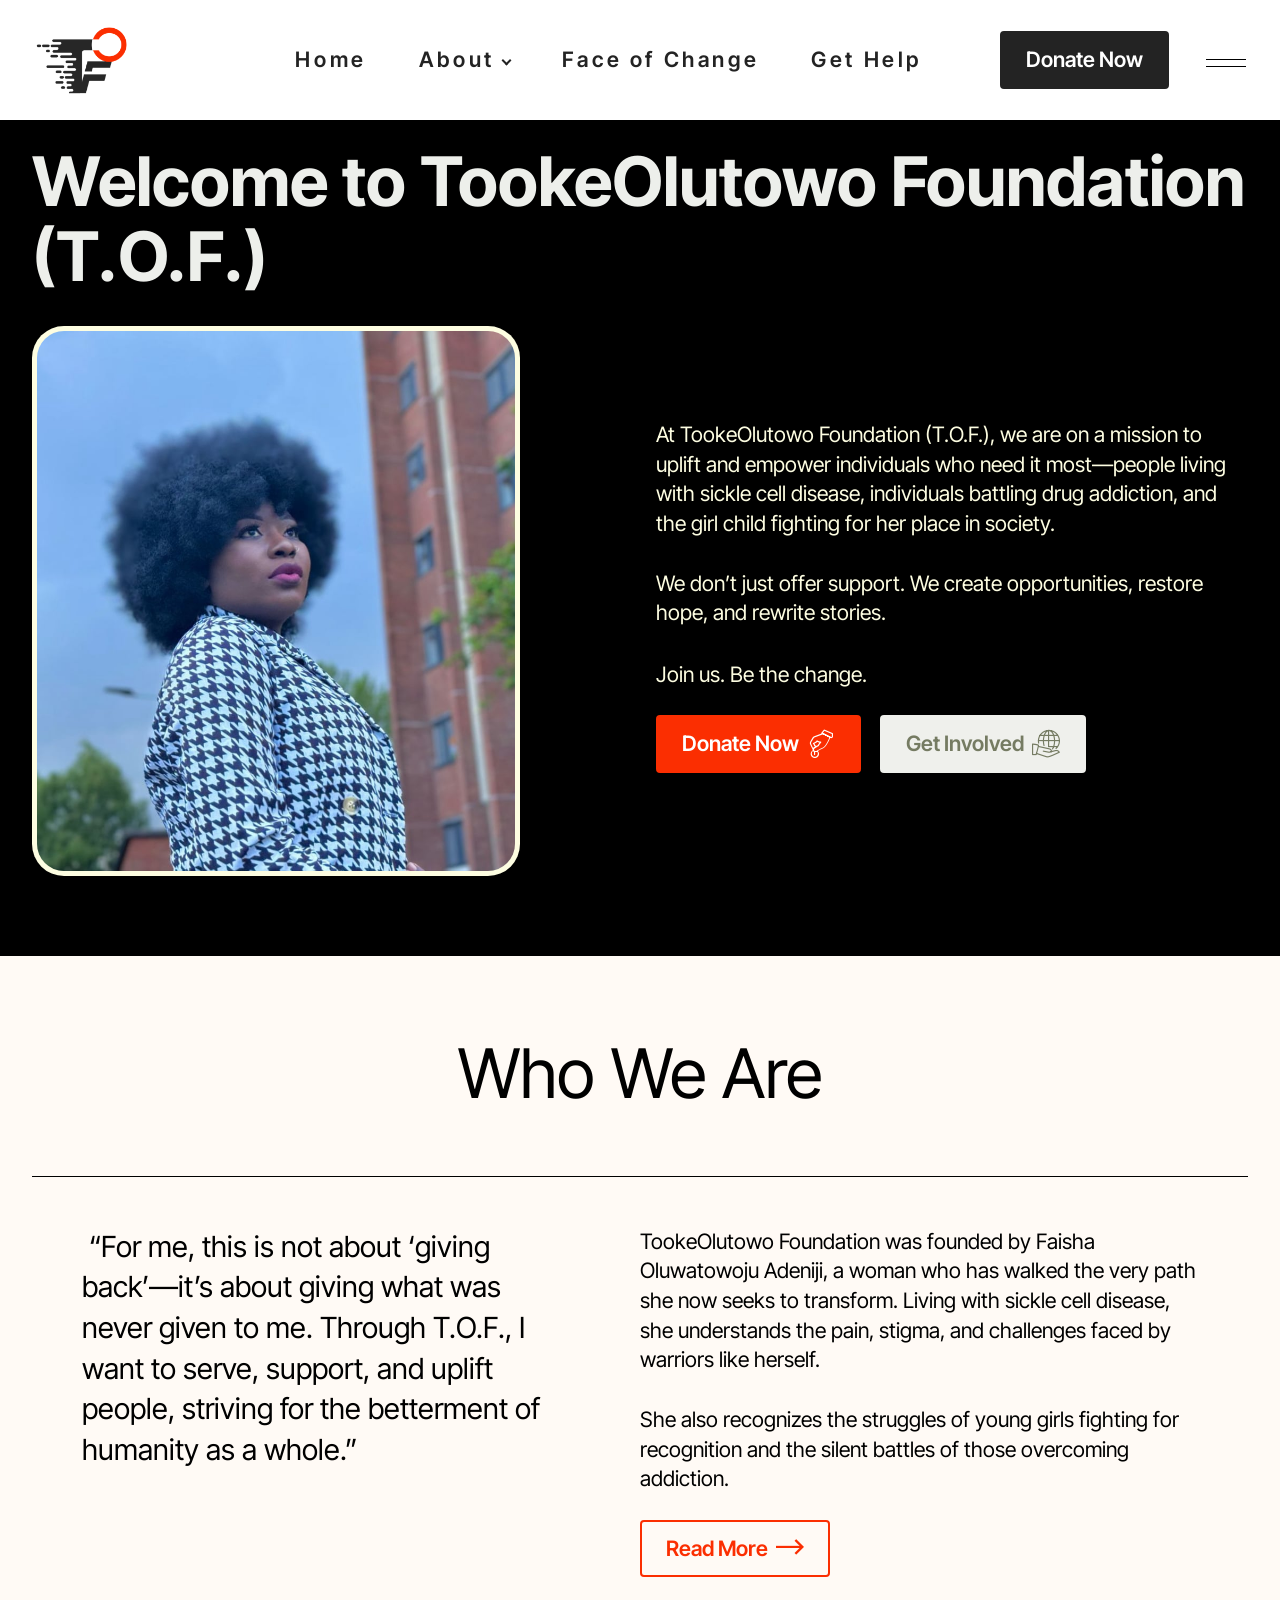
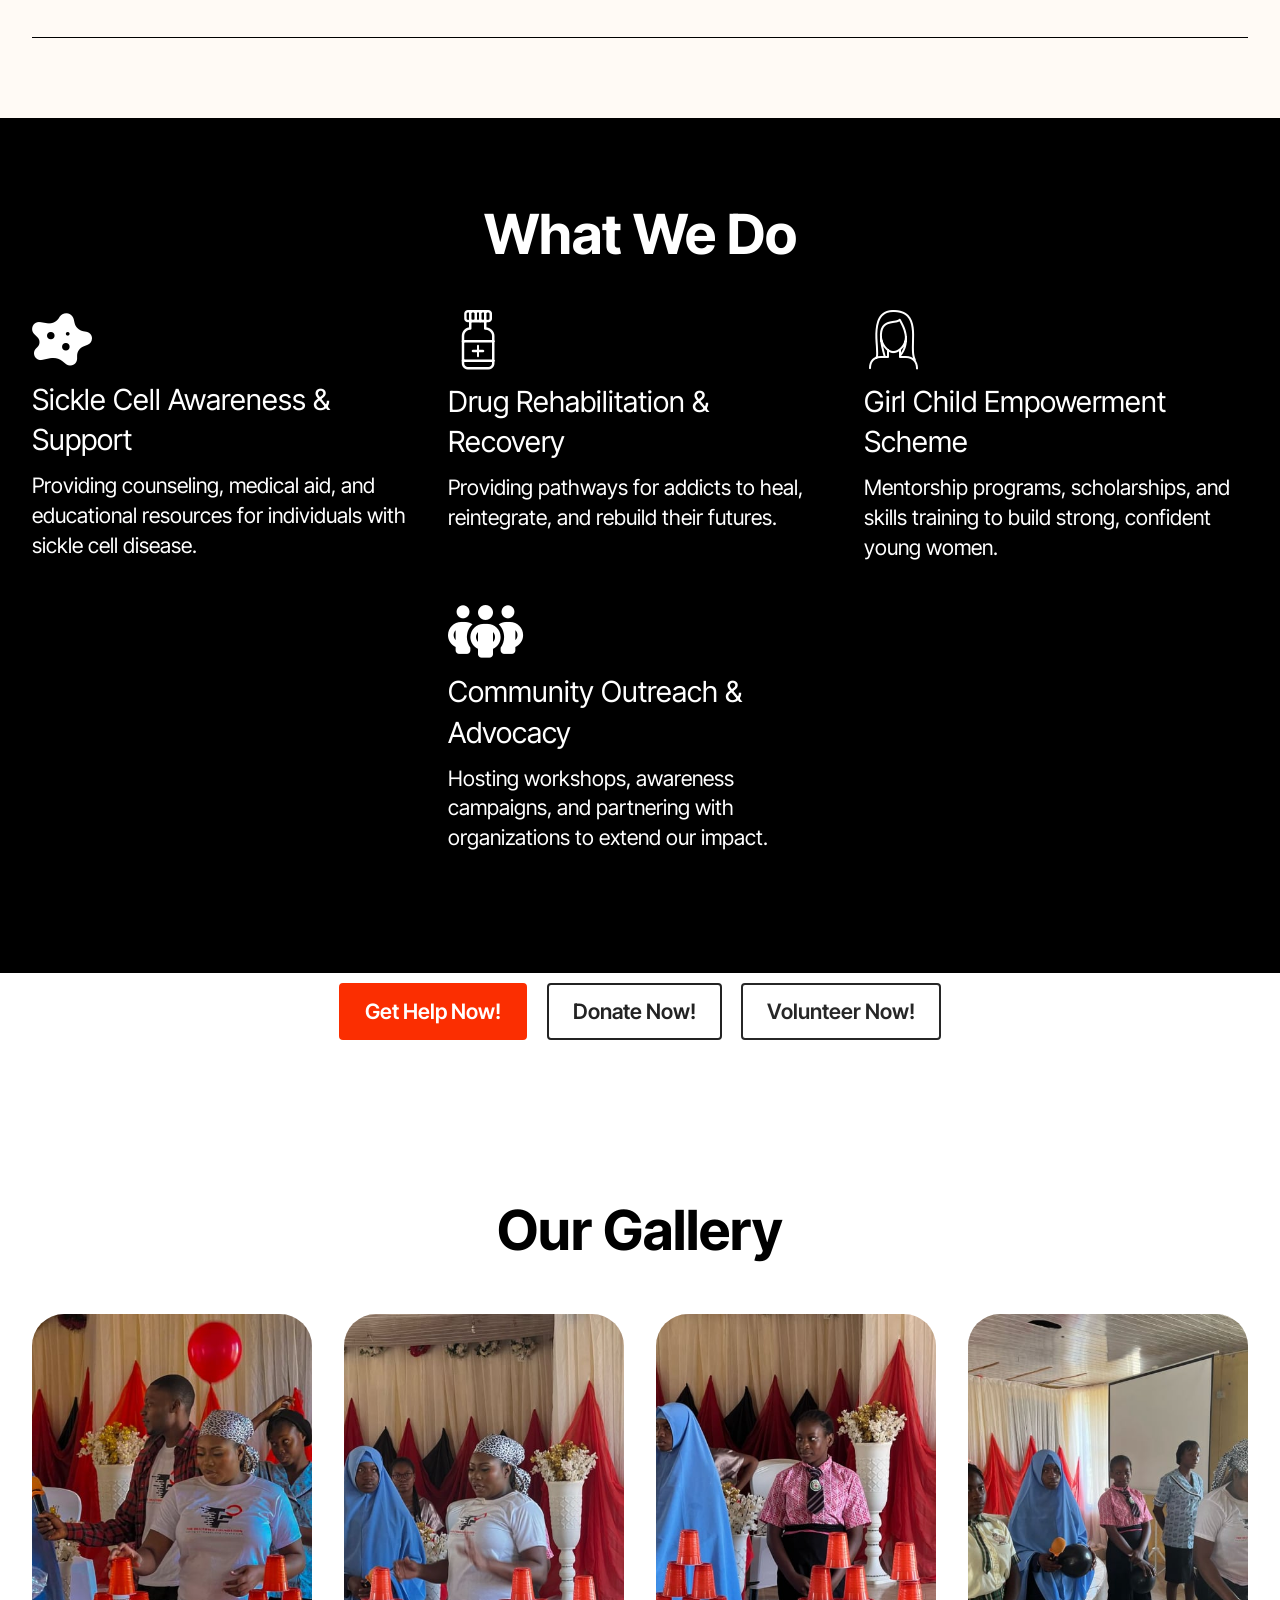
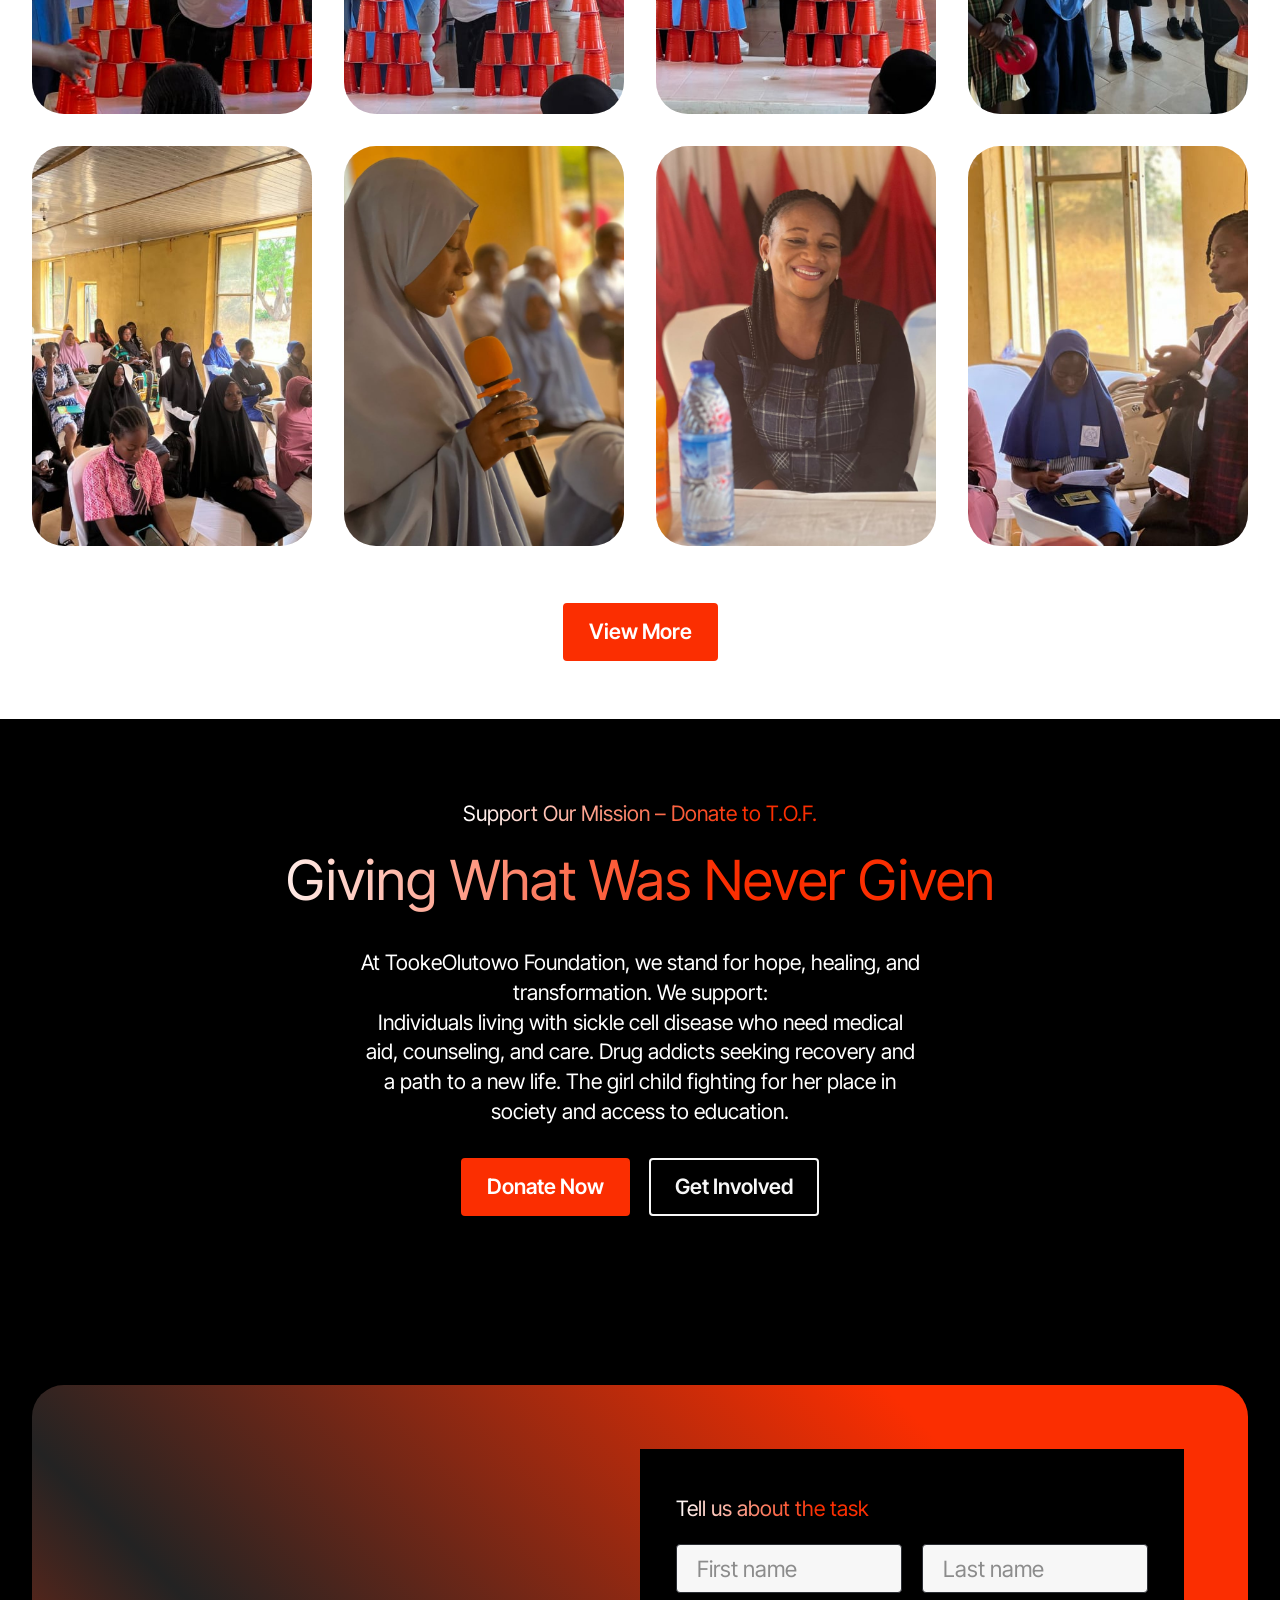
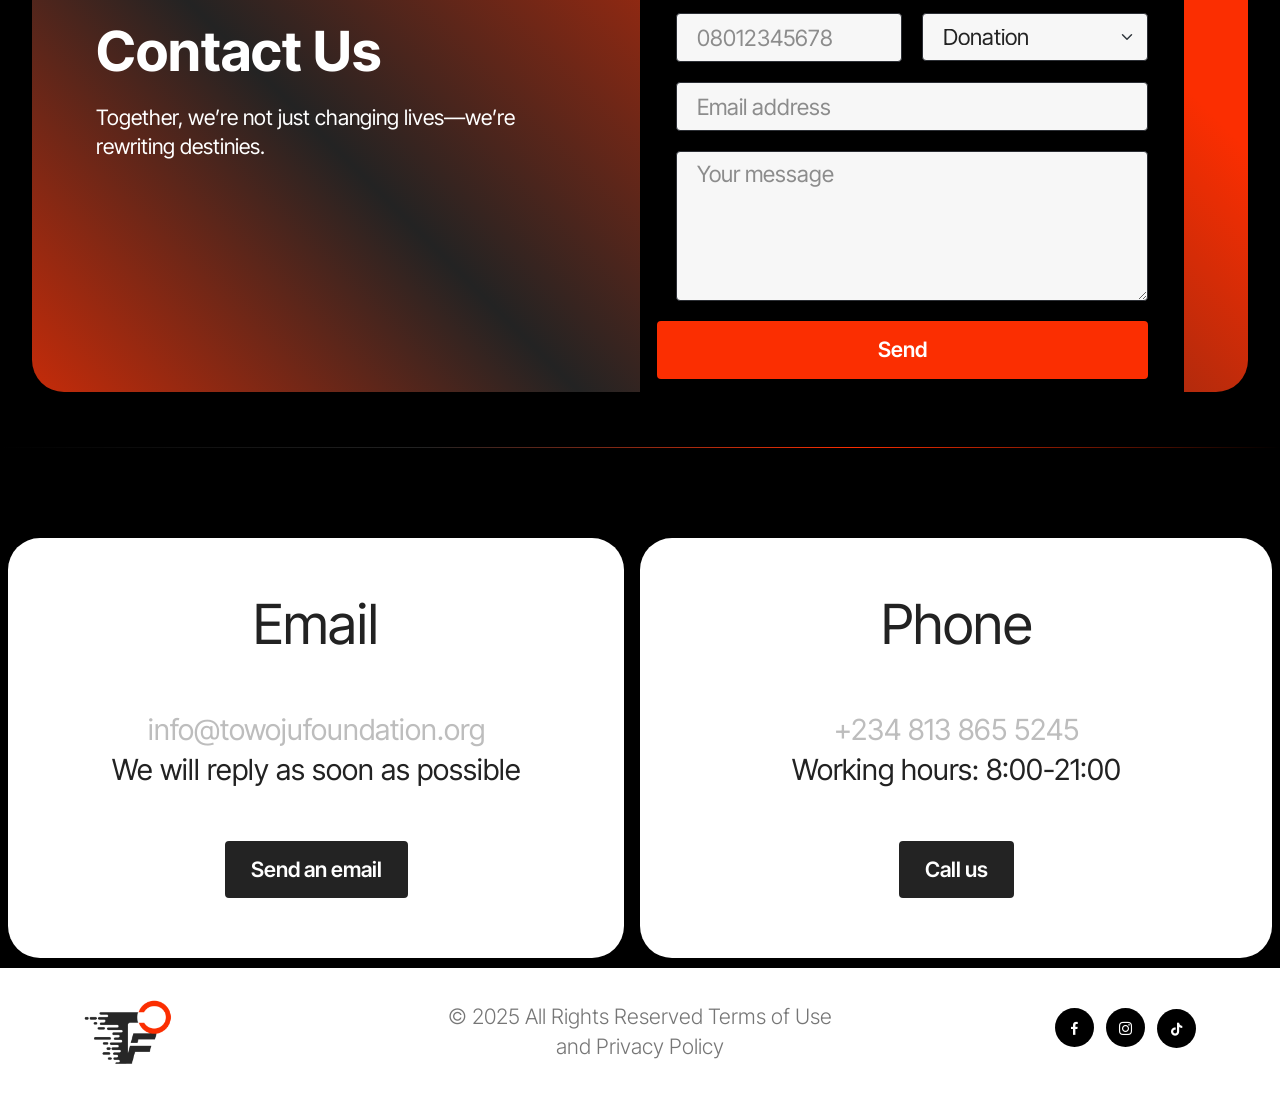
==== index.html @ 11fcf805 "Update index.html" ====
<!DOCTYPE html>
<html  >
<head>
  
  <meta charset="UTF-8">
  <meta http-equiv="X-UA-Compatible" content="IE=edge">
  
  <meta name="viewport" content="width=device-width, initial-scale=1, minimum-scale=1">
  <link rel="shortcut icon" href="assets/images/fav-128x128-1.png" type="image/x-icon">
  <meta name="description" content="Join TookeOlutowo Foundation in providing medical aid for sickle cell warriors, rehabilitation for addicts, and education for young girls. Together, we create lasting impact.">
  
  
  <title>TookeOlutowo Foundation | Giving Hope & Changing Lives</title>
  <link rel="stylesheet" href="assets/font-awesome-brands/../css/fontawesome.min.css">
  <link rel="stylesheet" href="assets/font-awesome-brands/css/brands.min.css">
  <link rel="stylesheet" href="assets/font-awesome-solid/../css/fontawesome.min.css">
  <link rel="stylesheet" href="assets/font-awesome-solid/css/solid.min.css">
  <link rel="stylesheet" href="assets/icon54/style.css">
  <link rel="stylesheet" href="assets/web/assets/mobirise-icons2/mobirise2.css">
  <link rel="stylesheet" href="assets/iconsMind/style.css">
  <link rel="stylesheet" href="assets/bootstrap/css/bootstrap.min.css">
  <link rel="stylesheet" href="assets/bootstrap/css/bootstrap-grid.min.css">
  <link rel="stylesheet" href="assets/bootstrap/css/bootstrap-reboot.min.css">
  <link rel="stylesheet" href="assets/animatecss/animate.css">
  <link rel="stylesheet" href="assets/smart-cart/minicart-theme.css">
  <link rel="stylesheet" href="assets/dropdown/css/style.css">
  <link rel="stylesheet" href="assets/socicon/css/styles.css">
  <link rel="stylesheet" href="assets/theme/css/style.css">
  <link rel="stylesheet" href="assets/recaptcha.css">
  <link rel="preload" href="https://fonts.googleapis.com/css?family=Inter+Tight:100,200,300,400,500,600,700,800,900,100i,200i,300i,400i,500i,600i,700i,800i,900i&display=swap" as="style" onload="this.onload=null;this.rel='stylesheet'">
  <noscript><link rel="stylesheet" href="https://fonts.googleapis.com/css?family=Inter+Tight:100,200,300,400,500,600,700,800,900,100i,200i,300i,400i,500i,600i,700i,800i,900i&display=swap"></noscript>
  <link rel="preload" as="style" href="assets/mobirise/css/mbr-additional.css?v=yaltH0"><link rel="stylesheet" href="assets/mobirise/css/mbr-additional.css?v=yaltH0" type="text/css">

  
  
  

</head>
<body>
  
  <section data-bs-version="5.1" class="menu menu2 cid-uFpD2W9Vxj" once="menu" id="menu2-2z">
    

    <nav class="navbar navbar-dropdown navbar-fixed-top navbar-expand-lg">
        <div class="menu_box container-fluid">
            <div class="navbar-brand">
                <span class="navbar-logo">
                    <a href="index.html">
                        <img src="assets/images/logo-full-186x186.png" alt="Olutowo" style="height: 6.4rem;">
                    </a>
                </span>
                
            </div>
            <button class="navbar-toggler" type="button" data-toggle="collapse" data-bs-toggle="collapse" data-target="#navbarSupportedContent" data-bs-target="#navbarSupportedContent" aria-controls="navbarNavAltMarkup" aria-expanded="false" aria-label="Toggle navigation">
                <div class="hamburger">
                    <span></span>
                    <span></span>
                    <span></span>
                    <span></span>
                </div>
            </button>
            <div class="collapse navbar-collapse" id="navbarSupportedContent">
                <ul class="navbar-nav nav-dropdown" data-app-modern-menu="true"><li class="nav-item"><a class="nav-link link text-primary display-4" href="index.html">Home</a></li>
                    <li class="nav-item dropdown" style="">
			    <a class="nav-link link text-primary dropdown-toggle display-4" href="#" data-toggle="dropdown-submenu" data-bs-toggle="dropdown" data-bs-auto-close="outside" aria-expanded="false">About</a>
			    <div class="dropdown-menu" aria-labelledby="dropdown-832">
				    <a class="text-primary dropdown-item display-4" href="about.html"><strong>About Us</strong></a>
				    <a class="text-primary dropdown-item display-4" href="features.html"><strong>Our Feature&nbsp;</strong></a>
				    <a class="text-primary dropdown-item display-4" href="get_involved.html"><strong>Get Involve</strong></a>
			    </div>
		    </li>
			<li class="nav-item"><a class="nav-link link text-primary display-4" href="faceofchange.html">Face of Change</a></li>
			<li class="nav-item"><a class="nav-link link text-primary display-4" href="get_help.html">Get Help</a></li></ul>
                
                
                <div class="navbar-buttons mbr-section-btn"><a class="btn btn-black display-4" href="donation.html">Donate Now</a></div>
                  </div>
                <div class="offcanvas_box">
                <button class="btn_offcanvas" type="button" data-bs-toggle="offcanvas" data-bs-target="#offcanvasRight" aria-controls="offcanvasRight">
                    <div class="hamburger">
                    <span></span>
                    <span></span>
                </div>
                    </button>
                <div class="offcanvas offcanvas-end" tabindex="-1" id="offcanvasRight" aria-labelledby="offcanvasRightLabel">
                  <div class="offcanvas-header">
                    <button type="button" class="btn-close text-reset" data-bs-dismiss="offcanvas" aria-label="Close"></button>
                  </div>
                  <div class="offcanvas-body">
                    <div class="offcanvas_image">
                        <img src="assets/images/fav-128x128.png" alt="Towoju" style="height: 4.6rem;">
                    </div>
                      <p class="mbr-text mbr-fonts-style display-4">Join TookeOlutowo Foundation in providing medical aid for sickle cell warriors, rehabilitation for addicts, and education for young girls. Together, we create lasting impact.</p>
                      <div class="offcanvas_contact">
                          <h3 class="mbr-section-subtitle mbr-fonts-style display-5">Olutowo Foundation</h3>
                          <p class="text_widget mb-0 mbr-fonts-style display-4"><br>+234 813 805 5245<br></p>
                      </div>
                          <div class="icons-menu">
                            <a class="iconfont-wrapper" href="https://www.instagram.com/lady_towo" target="_blank">
                                <span class="p-2 mbr-iconfont socicon-instagram socicon"></span>
                            </a>
                            <a class="iconfont-wrapper" href="https://www.tiktok.com/@tooke_olutowo_foundation" target="_blank">
                                <span class="p-2 mbr-iconfont fab fa-tiktok"></span>
                            </a>
                            
                            
                        </div>
                      </div>
                </div>
            </div>
        </div>
    </nav>
</section>

<section data-bs-version="5.1" class="range5 header02 cid-uF9y3t1KL8" id="header">
    

    
    

    <div class="container">
        <div class="row items-wrap">
            <div class="col-12">
                <div class="title-wrapper">
                    
                    <h1 class="mbr-section-title mbr-fonts-style mb-4 display-1"><strong>Welcome to TookeOlutowo Foundation (T.O.F.)</strong></h1>
                </div>
            </div>
            <div class="col-12 col-lg-5 card">
                <div class="image-wrapper">
                    <img src="assets/images/personal-1016x1016.jpg" alt="Olutowo">
                </div>
            </div>
            <div class="col-12 col-lg-6 card">
                <div class="content-wrapper">
                    <p class="mbr-desc mbr-fonts-style mb-4 display-7">At TookeOlutowo Foundation (T.O.F.), we are on a mission to uplift and empower individuals who need it most—people living with sickle cell disease, individuals battling drug addiction, and the girl child fighting for her place in society.<br><br>We don’t just offer support. We create opportunities, restore hope, and rewrite stories.</p>
                    <p class="mbr-text mbr-fonts-style display-7">
                         Join us. Be the change.<br>
                    </p>
                    <div class="mbr-section-btn"><a class="btn display-7 btn-warning display-4" href="donation.html"><span class="icon54-v1-donate mbr-iconfont mbr-iconfont-btn"></span>
                            
                            Donate Now</a> <a class="btn display-7 btn-white display-4" href="get_involved.html"><span class="icon54-v1-eatrh-support mbr-iconfont mbr-iconfont-btn"></span>
                            
                            Get Involved</a></div>
                </div>
            </div>
        </div>
    </div>
</section>

<section data-bs-version="5.1" class="header02 termm5 cid-uF9EAkSzvE" id="header_intro">
    

    
    

    <div class="container">
        <div class="row">
            <div class="col-12">
                <div class="title-wrapper">
                    <h1 class="mbr-section-title mbr-fonts-style display-1">Who We Are</h1>
                </div>
            </div>
            <div class="col-12">
                <div class="content-wrapper">
                    <h3 class="mbr-section-subtitle mbr-fonts-style display-5">&nbsp;“For me, this is not about ‘giving back’—it’s about giving what was never given to me. Through T.O.F., I want to serve, support, and uplift people, striving for the betterment of humanity as a whole.”</h3>
                    <div class="text-wrapper">
                        <p class="mbr-text mbr-fonts-style display-7">TookeOlutowo Foundation was founded by Faisha Oluwatowoju Adeniji, a woman who has walked the very path she now seeks to transform. Living with sickle cell disease, she understands the pain, stigma, and challenges faced by warriors like herself. <br><br>She also recognizes the struggles of young girls fighting for recognition and the silent battles of those overcoming addiction.</p>
                        <div class="mbr-section-btn"><a class="btn btn-secondary-outline display-4" href="about.html">
                                <span class="mobi-mbri mobi-mbri-right mbr-iconfont mbr-iconfont-btn"></span>
								Read More</a></div>
                    </div>
                </div>
            </div>
        </div>
    </div>
</section>

<section data-bs-version="5.1" class="features01 essencem5 cid-uF9FRFoajj" id="features">
    

    
    

    <div class="container">
        <div class="row">
            <div class="col-12">
                <div class="title-wrapper">
                    <h2 class="mbr-section-title mbr-fonts-style display-2"><strong>What We Do</strong></h2>
                </div>
            </div>
            <div class="item features-without-image col-12 col-lg-4 item-mb active">
                <div class="item-wrapper">
                    <div class="card-box">
                        <div class="icon-wrapper">
                            <span class="mbr-iconfont fas fa-disease"></span>
                        </div>
                        <h4 class="card-title mbr-fonts-style display-5">Sickle Cell Awareness &amp; Support</h4>
                        <p class="card-text mbr-fonts-style display-7">
                            Providing counseling, medical aid, and educational resources for individuals with sickle cell disease.
                        </p>
                    </div>
                </div>
            </div>
            <div class="item features-without-image col-12 col-lg-4 item-mb">
                <div class="item-wrapper">
                    <div class="card-box">
                        <div class="icon-wrapper">
                            <span class="mbr-iconfont icon54-v1-medicine"></span>
                        </div>
                        <h4 class="card-title mbr-fonts-style display-5">Drug Rehabilitation &amp; Recovery</h4>
                        <p class="card-text mbr-fonts-style display-7">
                            Providing pathways for addicts to heal, reintegrate, and rebuild their futures.
                        </p>
                    </div>
                </div>
            </div><div class="item features-without-image col-12 col-lg-4 item-mb">
                <div class="item-wrapper">
                    <div class="card-box">
                        <div class="icon-wrapper">
                            <span class="mbr-iconfont imind-girl"></span>
                        </div>
                        <h4 class="card-title mbr-fonts-style display-5">Girl Child Empowerment Scheme</h4>
                        <p class="card-text mbr-fonts-style display-7">
                            Mentorship programs, scholarships, and skills training to build strong, confident young women.
                        </p>
                    </div>
                </div>
            </div>
            <div class="item features-without-image col-12 col-lg-4 item-mb">
                <div class="item-wrapper">
                    <div class="card-box">
                        <div class="icon-wrapper">
                            <span class="mbr-iconfont fas fa-people-group"></span>
                        </div>
                        <h4 class="card-title mbr-fonts-style display-5">Community Outreach &amp; Advocacy</h4>
                        <p class="card-text mbr-fonts-style display-7">
                            Hosting workshops, awareness campaigns, and partnering with organizations to extend our impact.
                        </p>
                    </div>
                </div>
            </div>
            <div class="col-12">
                
            </div>
        </div>
    </div>
</section>

<section data-bs-version="5.1" class="article16 cid-uFl4DhOWyb" id="article16-1z">
    
    <div class="container">
        <div class="row justify-content-center">
            <div class="col-md-12 col-lg-10">
                <div class="mbr-section-btn align-center"><a class="btn btn-secondary display-4" href="get_help.html">Get Help Now!</a>
                    <a class="btn btn-primary-outline display-4" href="donation.html#custom-html-o">Donate Now!</a> <a class="btn btn-success-outline display-4" href="get_involved.html#formbuilder-15">Volunteer Now!</a></div>
            </div>
        </div>
    </div>
</section>

<section data-bs-version="5.1" class="gallery06 cid-uFrqsmwr7k" id="gallery06-31">
    
    
    <div class="container-fluid">
        <div class="row justify-content-center">
            <div class="col-12 content-head">
                <div class="mbr-section-head mb-5">
                    <h4 class="mbr-section-title mbr-fonts-style align-center mb-0 display-2">
                        <strong>Our Gallery</strong></h4>
                    
                </div>
            </div>
        </div>
        <div class="row">
            <div class="item features-image col-12 col-md-6 col-lg-3 active">
                <div class="item-wrapper">
                    <div class="item-img">
                        <img src="assets/images/whatsapp-image-2025-03-10-at-21.34.56-a5e3f8c2-838x629.jpg" alt="View 1" title="" data-slide-to="0" data-bs-slide-to="0">
                    </div>
                </div>
            </div><div class="item features-image col-12 col-md-6 col-lg-3">
                <div class="item-wrapper">
                    <div class="item-img">
                        <img src="assets/images/whatsapp-image-2025-03-13-at-23.03.23-42a20422-838x629.jpg" alt="Playing" title="" data-slide-to="1" data-bs-slide-to="1">
                    </div>
                </div>
            </div><div class="item features-image col-12 col-md-6 col-lg-3">
                <div class="item-wrapper">
                    <div class="item-img">
                        <img src="assets/images/whatsapp-image-2025-03-13-at-23.03.23-c5c40d39-838x629.jpg" alt="Games" title="" data-slide-to="2" data-bs-slide-to="2">
                    </div>
                </div>
            </div>
            
            
            
            <div class="item features-image col-12 col-md-6 col-lg-3">
                <div class="item-wrapper">
                    <div class="item-img">
                        <img src="assets/images/whatsapp-image-2025-03-13-at-23.02.17-e9012e2e-838x629.jpg" alt="Games" title="" data-slide-to="3" data-bs-slide-to="3">
                    </div>
                </div>
            </div><div class="item features-image col-12 col-md-6 col-lg-3">
                <div class="item-wrapper">
                    <div class="item-img">
                        <img src="assets/images/whatsapp-image-2025-03-13-at-23.02.17-d2a30709-838x629.jpg" alt="Listening" title="" data-slide-to="4" data-bs-slide-to="4">
                    </div>
                </div>
            </div>
            <div class="item features-image col-12 col-md-6 col-lg-3">
                <div class="item-wrapper">
                    <div class="item-img">
                        <img src="assets/images/whatsapp-image-2025-03-13-at-23.03.23-9df54f93-838x1117.jpg" alt="Teaching" title="" data-slide-to="5" data-bs-slide-to="5">
                    </div>
                </div>
            </div>
            <div class="item features-image col-12 col-md-6 col-lg-3">
                <div class="item-wrapper">
                    <div class="item-img">
                        <img src="assets/images/whatsapp-image-2025-01-29-at-09.46.56-92db5a3d-838x1117.jpg" alt="Our Mentor" title="" data-slide-to="6" data-bs-slide-to="6">
                    </div>
                </div>
            </div>
            <div class="item features-image col-12 col-md-6 col-lg-3">
                <div class="item-wrapper">
                    <div class="item-img">
                        <img src="assets/images/whatsapp-image-2025-03-13-at-23.02.17-1b1083da-838x629.jpg" alt="Training Section" title="" data-slide-to="7" data-bs-slide-to="7">
                    </div>
                </div>
            </div>

        </div>
        <div class="mbr-section-btn mt-4"><a class="btn btn-secondary display-7" href="#">View More</a></div>
    </div>
</section>

<section data-bs-version="5.1" class="article01 emblemm5 cid-uF9HqgKZU4" id="donation_link">
    

    
    

    <div class="container">
        <div class="row">
            <div class="col-12 col-lg-8">
                <div class="title-wrapper">
                    <div class="label-wrapper">
                        <p class="mbr-label mbr-fonts-style display-4">
                             Support Our Mission – Donate to T.O.F.
                        </p>
                    </div>
                    <div class="title-wrapper">
                        
                        <h3 class="mbr-section-subtitle mbr-fonts-style display-2">Giving What Was Never Given</h3>
                    </div>
                    <div class="text-wrapper">
                        <p class="mbr-text mbr-fonts-style display-4">At TookeOlutowo Foundation, we stand for hope, healing, and transformation. We support:<br>Individuals living with sickle cell disease who need medical aid, counseling, and care. Drug addicts seeking recovery and a path to a new life. The girl child fighting for her place in society and access to education.<br></p>
                    </div>
                    <div class="mbr-section-btn"><a href="donation.html#custom-html-o" class="btn btn-secondary display-4">
                            Donate Now
                        </a> <a href="get_involved.html" class="btn btn-danger-outline display-4">
                            Get Involved
                        </a></div>
                </div>
            </div>
        </div>
    </div>
</section>

<section data-bs-version="5.1" class="form01 emblemm5 cid-uFaL730haS" id="form01-c">
    

    
    

    <div class="container">
        <div class="row">
            <div class="col-12">
                <div class="card-wrapper">
                    <div class="title-wrapper">
                        <h2 class="mbr-title mbr-fonts-style display-2"><strong>Contact Us</strong></h2>
                        <p class="mbr-text mbr-fonts-style display-4">
                            Together, we’re not just changing lives—we’re rewriting destinies.
                        </p>
                    </div>
                    <div class="mbr-form form-wrapper" data-form-type="formoid">
<!--Formbuilder Form-->
<form action="https://mobirise.eu/" method="POST" class="mbr-form form-with-styler" data-form-title="Form Name"><input type="hidden" name="email" data-form-email="true" value="UuSMTxJIBJazqdvkIbl/2QjyIbOml11Do1cDLysfB65Jn2cOAUkVzrsGpkpRN5GtzJBzOqNykm6LKOv7SFl2XSwyhW7/4zdNbvfL1/Z3N/1FrmneaWKO1sapO4o1CDnv.UfpXP+VULRZc6o08ODjQbphff8eoqEWoC5iu4NaklEmJO49x7gE3Cqkrk8OmizpG7q3iRQqu7yCab1enNuPIkAv0h9QVsxJWMn/G3Z7oaGzVJ2nUCvNBna1zcAJcIrKk">
<div class="row">
<div hidden="hidden" data-form-alert="" class="alert alert-success col-12">Thanks for filling out the form!</div>
<div hidden="hidden" data-form-alert-danger="" class="alert alert-danger col-12"> Oops...! some problem! </div>
</div>
<div class="dragArea row">
<div class="col-lg-12 col-md-12 col-sm-12">
<h5 class="mbr-fonts-style display-7">Tell us about the task</h5>
</div>
<div class="col-lg-6 col-md-12 col-sm-12 form-group mb-3" data-for="text">
<input type="text" name="text" placeholder="First name" data-form-field="text" required="required" class="form-control display-7" value="" id="text-form01-c">
</div>
<div data-for="text1" class="col-lg-6 col-md-12 col-sm-12 form-group mb-3">
<input type="text" name="text1" placeholder="Last name" data-form-field="text1" class="form-control display-7" value="" id="text1-form01-c">
</div>
<div data-for="tel" class="col-lg-6 col-md-12 col-sm-12 form-group">
<input type="tel" name="tel" placeholder="08012345678" data-form-field="tel" class="form-control display-7" pattern="08012345678" required="required" value="" id="tel-form01-c">
</div>
<div data-for="Reason" class="col-lg-6 col-md-12 col-sm-12 form-group">
<select name="Reason" data-form-field="Reason" class="form-control form-select display-7" id="Reason-form01-c">
<option value="Donation">Donation</option>
<option value="Enquiry ">Enquiry </option>
<option value="Assistance">Assistance</option>
</select>
</div>
<div data-for="email" class="col-lg-12 col-md-12 col-sm-12 form-group mb-3 mb-3 mb-3 mb-3 ">
<input type="email" name="email" placeholder="Email address" data-form-field="email" class="form-control display-4" value="" id="email-form01-c">
</div>
<div class="col-lg-12 col-md-12 col-sm-12 form-group mb-3" data-for="textarea">
<textarea name="textarea" placeholder="Your message " data-form-field="textarea" class="form-control display-7" id="textarea-form01-c"></textarea>
</div>
<div class="col mbr-section-btn">
<button type="submit" class="w-100 w-100 w-100 btn btn-secondary display-4">Send</button>
</div>
</div>
</form><!--Formbuilder Form-->
</div>
                </div>
            </div>
        </div>
    </div>
</section>

<section data-bs-version="5.1" class="contacts01 trackm5 cid-uFdzmPhBrY" id="contacts01-s">
    

    
    

    <div class="container-fluid">
        <div class="row">
            <div class="col-12 col-lg-6 card">
                <div class="item-wrapper">
                    <div class="content-wrap">
                        <h2 class="mbr-section-title mbr-fonts-style display-2"> Email
                        </h2>
                        <p class="mbr-link mbr-fonts-style display-5">
                            info@towojufoundation.org</p>
                        <p class="mbr-desc mbr-fonts-style display-5">
                            We will reply as soon as possible
                        </p>
                        <div class="mbr-section-btn"><a class="btn btn-black display-4" href="mailto:info@lemmaiot.com.ng">
                                Send an email
                            </a></div>
                    </div>
                </div>
            </div>
            <div class="col-12 col-lg-6 card">
                <div class="item-wrapper">
                    <div class="content-wrap">
                        <h2 class="mbr-section-title mbr-fonts-style display-2"> Phone
                        </h2>
                        <p class="mbr-link mbr-fonts-style display-5">
                            +234 813 865 5245
                        </p>
                        <p class="mbr-desc mbr-fonts-style display-5">
                            Working hours: 8:00-21:00
                        </p>
                        <div class="mbr-section-btn"><a class="btn btn-black display-4" href="tel:+2348138655245">
                                Call us
                            </a></div>
                    </div>
                </div>
            </div>
        </div>
    </div>
</section>

<section data-bs-version="5.1" class="cid-uFv74HXkSF" id="footer2-3a">

    

    

    <div class="container">
        <div class="row align-center justify-content-center align-items-center">
            <div class="logo-section col-sm-12 col-lg-4">
                <a href="#"><img src="assets/images/logo-full-163x163.png" height="128" alt="TOF" style="height: 6.1rem;">
                </a>
            </div>
            <div class="col-sm-12 col-lg-4 mbr-text mbr-fonts-style mbr-light display-7">
                © 2025 All Rights Reserved Terms of Use and Privacy Policy
            </div>
            <div class="social-media col-sm-12 col-lg-4">
                <ul>
                    <li>
                      <a class="icon-transition" href="#">
                        <span class="mbr-iconfont socicon-facebook socicon"></span>
                      </a>
                    </li>
                    <li>
                      <a class="icon-transition" href="https://www.instagram.com/lady_towo" target="_blank">
                        <span class="mbr-iconfont socicon-instagram socicon"></span>
                      </a>
                    </li>
                    <li>
                      <a class="icon-transition" href="http://tiktok.com/Tooke_Olutowo_Foundation" target="_blank">
                        <span class="mbr-iconfont fab fa-tiktok"></span>
                      </a>
                    </li>
                    
                    
                </ul>
            </div>
        </div>
    </div>
</section>


<script src="assets/bootstrap/js/bootstrap.bundle.min.js"></script>
  <script src="assets/smoothscroll/smooth-scroll.js"></script>
  <script src="assets/ytplayer/index.js"></script>
  <script src="assets/smart-cart/minicart.js"></script>
  <script src="assets/smart-cart/minicart-customizer.js"></script>
  <script src="assets/dropdown/js/navbar-dropdown.js"></script>
  <script src="assets/playervimeo/vimeo_player.js"></script>
  <script src="assets/theme/js/script.js"></script>
  <script src="assets/formoid.min.js"></script>
  
  
  
 <div id="scrollToTop" class="scrollToTop mbr-arrow-up"><a style="text-align: center;"><i class="mbr-arrow-up-icon mbr-arrow-up-icon-cm cm-icon cm-icon-smallarrow-up"></i></a></div>
    <input name="animation" type="hidden">
  
</body>
</html>
---- assets/font-awesome-brands/css/brands.min.css ----
/*!
 * Font Awesome Free 6.4.2 by @fontawesome - https://fontawesome.com
 * License - https://fontawesome.com/license/free (Icons: CC BY 4.0, Fonts: SIL OFL 1.1, Code: MIT License)
 * Copyright 2023 Fonticons, Inc.
 */
:host,:root{--fa-style-family-brands:"Font Awesome 6 Brands";--fa-font-brands:normal 400 1em/1 "Font Awesome 6 Brands"}@font-face{font-family:"Font Awesome 6 Brands";font-style:normal;font-weight:400;font-display:block;src:url(../fonts/fa-brands-400.woff2) format("woff2"),url(../fonts/fa-brands-400.ttf) format("truetype")}.fa-brands,.fab{font-weight:400}.fa-monero:before{content:"\f3d0"}.fa-hooli:before{content:"\f427"}.fa-yelp:before{content:"\f1e9"}.fa-cc-visa:before{content:"\f1f0"}.fa-lastfm:before{content:"\f202"}.fa-shopware:before{content:"\f5b5"}.fa-creative-commons-nc:before{content:"\f4e8"}.fa-aws:before{content:"\f375"}.fa-redhat:before{content:"\f7bc"}.fa-yoast:before{content:"\f2b1"}.fa-cloudflare:before{content:"\e07d"}.fa-ups:before{content:"\f7e0"}.fa-wpexplorer:before{content:"\f2de"}.fa-dyalog:before{content:"\f399"}.fa-bity:before{content:"\f37a"}.fa-stackpath:before{content:"\f842"}.fa-buysellads:before{content:"\f20d"}.fa-first-order:before{content:"\f2b0"}.fa-modx:before{content:"\f285"}.fa-guilded:before{content:"\e07e"}.fa-vnv:before{content:"\f40b"}.fa-js-square:before,.fa-square-js:before{content:"\f3b9"}.fa-microsoft:before{content:"\f3ca"}.fa-qq:before{content:"\f1d6"}.fa-orcid:before{content:"\f8d2"}.fa-java:before{content:"\f4e4"}.fa-invision:before{content:"\f7b0"}.fa-creative-commons-pd-alt:before{content:"\f4ed"}.fa-centercode:before{content:"\f380"}.fa-glide-g:before{content:"\f2a6"}.fa-drupal:before{content:"\f1a9"}.fa-hire-a-helper:before{content:"\f3b0"}.fa-creative-commons-by:before{content:"\f4e7"}.fa-unity:before{content:"\e049"}.fa-whmcs:before{content:"\f40d"}.fa-rocketchat:before{content:"\f3e8"}.fa-vk:before{content:"\f189"}.fa-untappd:before{content:"\f405"}.fa-mailchimp:before{content:"\f59e"}.fa-css3-alt:before{content:"\f38b"}.fa-reddit-square:before,.fa-square-reddit:before{content:"\f1a2"}.fa-vimeo-v:before{content:"\f27d"}.fa-contao:before{content:"\f26d"}.fa-square-font-awesome:before{content:"\e5ad"}.fa-deskpro:before{content:"\f38f"}.fa-sistrix:before{content:"\f3ee"}.fa-instagram-square:before,.fa-square-instagram:before{content:"\e055"}.fa-battle-net:before{content:"\f835"}.fa-the-red-yeti:before{content:"\f69d"}.fa-hacker-news-square:before,.fa-square-hacker-news:before{content:"\f3af"}.fa-edge:before{content:"\f282"}.fa-threads:before{content:"\e618"}.fa-napster:before{content:"\f3d2"}.fa-snapchat-square:before,.fa-square-snapchat:before{content:"\f2ad"}.fa-google-plus-g:before{content:"\f0d5"}.fa-artstation:before{content:"\f77a"}.fa-markdown:before{content:"\f60f"}.fa-sourcetree:before{content:"\f7d3"}.fa-google-plus:before{content:"\f2b3"}.fa-diaspora:before{content:"\f791"}.fa-foursquare:before{content:"\f180"}.fa-stack-overflow:before{content:"\f16c"}.fa-github-alt:before{content:"\f113"}.fa-phoenix-squadron:before{content:"\f511"}.fa-pagelines:before{content:"\f18c"}.fa-algolia:before{content:"\f36c"}.fa-red-river:before{content:"\f3e3"}.fa-creative-commons-sa:before{content:"\f4ef"}.fa-safari:before{content:"\f267"}.fa-google:before{content:"\f1a0"}.fa-font-awesome-alt:before,.fa-square-font-awesome-stroke:before{content:"\f35c"}.fa-atlassian:before{content:"\f77b"}.fa-linkedin-in:before{content:"\f0e1"}.fa-digital-ocean:before{content:"\f391"}.fa-nimblr:before{content:"\f5a8"}.fa-chromecast:before{content:"\f838"}.fa-evernote:before{content:"\f839"}.fa-hacker-news:before{content:"\f1d4"}.fa-creative-commons-sampling:before{content:"\f4f0"}.fa-adversal:before{content:"\f36a"}.fa-creative-commons:before{content:"\f25e"}.fa-watchman-monitoring:before{content:"\e087"}.fa-fonticons:before{content:"\f280"}.fa-weixin:before{content:"\f1d7"}.fa-shirtsinbulk:before{content:"\f214"}.fa-codepen:before{content:"\f1cb"}.fa-git-alt:before{content:"\f841"}.fa-lyft:before{content:"\f3c3"}.fa-rev:before{content:"\f5b2"}.fa-windows:before{content:"\f17a"}.fa-wizards-of-the-coast:before{content:"\f730"}.fa-square-viadeo:before,.fa-viadeo-square:before{content:"\f2aa"}.fa-meetup:before{content:"\f2e0"}.fa-centos:before{content:"\f789"}.fa-adn:before{content:"\f170"}.fa-cloudsmith:before{content:"\f384"}.fa-pied-piper-alt:before{content:"\f1a8"}.fa-dribbble-square:before,.fa-square-dribbble:before{content:"\f397"}.fa-codiepie:before{content:"\f284"}.fa-node:before{content:"\f419"}.fa-mix:before{content:"\f3cb"}.fa-steam:before{content:"\f1b6"}.fa-cc-apple-pay:before{content:"\f416"}.fa-scribd:before{content:"\f28a"}.fa-debian:before{content:"\e60b"}.fa-openid:before{content:"\f19b"}.fa-instalod:before{content:"\e081"}.fa-expeditedssl:before{content:"\f23e"}.fa-sellcast:before{content:"\f2da"}.fa-square-twitter:before,.fa-twitter-square:before{content:"\f081"}.fa-r-project:before{content:"\f4f7"}.fa-delicious:before{content:"\f1a5"}.fa-freebsd:before{content:"\f3a4"}.fa-vuejs:before{content:"\f41f"}.fa-accusoft:before{content:"\f369"}.fa-ioxhost:before{content:"\f208"}.fa-fonticons-fi:before{content:"\f3a2"}.fa-app-store:before{content:"\f36f"}.fa-cc-mastercard:before{content:"\f1f1"}.fa-itunes-note:before{content:"\f3b5"}.fa-golang:before{content:"\e40f"}.fa-kickstarter:before{content:"\f3bb"}.fa-grav:before{content:"\f2d6"}.fa-weibo:before{content:"\f18a"}.fa-uncharted:before{content:"\e084"}.fa-firstdraft:before{content:"\f3a1"}.fa-square-youtube:before,.fa-youtube-square:before{content:"\f431"}.fa-wikipedia-w:before{content:"\f266"}.fa-rendact:before,.fa-wpressr:before{content:"\f3e4"}.fa-angellist:before{content:"\f209"}.fa-galactic-republic:before{content:"\f50c"}.fa-nfc-directional:before{content:"\e530"}.fa-skype:before{content:"\f17e"}.fa-joget:before{content:"\f3b7"}.fa-fedora:before{content:"\f798"}.fa-stripe-s:before{content:"\f42a"}.fa-meta:before{content:"\e49b"}.fa-laravel:before{content:"\f3bd"}.fa-hotjar:before{content:"\f3b1"}.fa-bluetooth-b:before{content:"\f294"}.fa-sticker-mule:before{content:"\f3f7"}.fa-creative-commons-zero:before{content:"\f4f3"}.fa-hips:before{content:"\f452"}.fa-behance:before{content:"\f1b4"}.fa-reddit:before{content:"\f1a1"}.fa-discord:before{content:"\f392"}.fa-chrome:before{content:"\f268"}.fa-app-store-ios:before{content:"\f370"}.fa-cc-discover:before{content:"\f1f2"}.fa-wpbeginner:before{content:"\f297"}.fa-confluence:before{content:"\f78d"}.fa-mdb:before{content:"\f8ca"}.fa-dochub:before{content:"\f394"}.fa-accessible-icon:before{content:"\f368"}.fa-ebay:before{content:"\f4f4"}.fa-amazon:before{content:"\f270"}.fa-unsplash:before{content:"\e07c"}.fa-yarn:before{content:"\f7e3"}.fa-square-steam:before,.fa-steam-square:before{content:"\f1b7"}.fa-500px:before{content:"\f26e"}.fa-square-vimeo:before,.fa-vimeo-square:before{content:"\f194"}.fa-asymmetrik:before{content:"\f372"}.fa-font-awesome-flag:before,.fa-font-awesome-logo-full:before,.fa-font-awesome:before{content:"\f2b4"}.fa-gratipay:before{content:"\f184"}.fa-apple:before{content:"\f179"}.fa-hive:before{content:"\e07f"}.fa-gitkraken:before{content:"\f3a6"}.fa-keybase:before{content:"\f4f5"}.fa-apple-pay:before{content:"\f415"}.fa-padlet:before{content:"\e4a0"}.fa-amazon-pay:before{content:"\f42c"}.fa-github-square:before,.fa-square-github:before{content:"\f092"}.fa-stumbleupon:before{content:"\f1a4"}.fa-fedex:before{content:"\f797"}.fa-phoenix-framework:before{content:"\f3dc"}.fa-shopify:before{content:"\e057"}.fa-neos:before{content:"\f612"}.fa-square-threads:before{content:"\e619"}.fa-hackerrank:before{content:"\f5f7"}.fa-researchgate:before{content:"\f4f8"}.fa-swift:before{content:"\f8e1"}.fa-angular:before{content:"\f420"}.fa-speakap:before{content:"\f3f3"}.fa-angrycreative:before{content:"\f36e"}.fa-y-combinator:before{content:"\f23b"}.fa-empire:before{content:"\f1d1"}.fa-envira:before{content:"\f299"}.fa-gitlab-square:before,.fa-square-gitlab:before{content:"\e5ae"}.fa-studiovinari:before{content:"\f3f8"}.fa-pied-piper:before{content:"\f2ae"}.fa-wordpress:before{content:"\f19a"}.fa-product-hunt:before{content:"\f288"}.fa-firefox:before{content:"\f269"}.fa-linode:before{content:"\f2b8"}.fa-goodreads:before{content:"\f3a8"}.fa-odnoklassniki-square:before,.fa-square-odnoklassniki:before{content:"\f264"}.fa-jsfiddle:before{content:"\f1cc"}.fa-sith:before{content:"\f512"}.fa-themeisle:before{content:"\f2b2"}.fa-page4:before{content:"\f3d7"}.fa-hashnode:before{content:"\e499"}.fa-react:before{content:"\f41b"}.fa-cc-paypal:before{content:"\f1f4"}.fa-squarespace:before{content:"\f5be"}.fa-cc-stripe:before{content:"\f1f5"}.fa-creative-commons-share:before{content:"\f4f2"}.fa-bitcoin:before{content:"\f379"}.fa-keycdn:before{content:"\f3ba"}.fa-opera:before{content:"\f26a"}.fa-itch-io:before{content:"\f83a"}.fa-umbraco:before{content:"\f8e8"}.fa-galactic-senate:before{content:"\f50d"}.fa-ubuntu:before{content:"\f7df"}.fa-draft2digital:before{content:"\f396"}.fa-stripe:before{content:"\f429"}.fa-houzz:before{content:"\f27c"}.fa-gg:before{content:"\f260"}.fa-dhl:before{content:"\f790"}.fa-pinterest-square:before,.fa-square-pinterest:before{content:"\f0d3"}.fa-xing:before{content:"\f168"}.fa-blackberry:before{content:"\f37b"}.fa-creative-commons-pd:before{content:"\f4ec"}.fa-playstation:before{content:"\f3df"}.fa-quinscape:before{content:"\f459"}.fa-less:before{content:"\f41d"}.fa-blogger-b:before{content:"\f37d"}.fa-opencart:before{content:"\f23d"}.fa-vine:before{content:"\f1ca"}.fa-paypal:before{content:"\f1ed"}.fa-gitlab:before{content:"\f296"}.fa-typo3:before{content:"\f42b"}.fa-reddit-alien:before{content:"\f281"}.fa-yahoo:before{content:"\f19e"}.fa-dailymotion:before{content:"\e052"}.fa-affiliatetheme:before{content:"\f36b"}.fa-pied-piper-pp:before{content:"\f1a7"}.fa-bootstrap:before{content:"\f836"}.fa-odnoklassniki:before{content:"\f263"}.fa-nfc-symbol:before{content:"\e531"}.fa-ethereum:before{content:"\f42e"}.fa-speaker-deck:before{content:"\f83c"}.fa-creative-commons-nc-eu:before{content:"\f4e9"}.fa-patreon:before{content:"\f3d9"}.fa-avianex:before{content:"\f374"}.fa-ello:before{content:"\f5f1"}.fa-gofore:before{content:"\f3a7"}.fa-bimobject:before{content:"\f378"}.fa-facebook-f:before{content:"\f39e"}.fa-google-plus-square:before,.fa-square-google-plus:before{content:"\f0d4"}.fa-mandalorian:before{content:"\f50f"}.fa-first-order-alt:before{content:"\f50a"}.fa-osi:before{content:"\f41a"}.fa-google-wallet:before{content:"\f1ee"}.fa-d-and-d-beyond:before{content:"\f6ca"}.fa-periscope:before{content:"\f3da"}.fa-fulcrum:before{content:"\f50b"}.fa-cloudscale:before{content:"\f383"}.fa-forumbee:before{content:"\f211"}.fa-mizuni:before{content:"\f3cc"}.fa-schlix:before{content:"\f3ea"}.fa-square-xing:before,.fa-xing-square:before{content:"\f169"}.fa-bandcamp:before{content:"\f2d5"}.fa-wpforms:before{content:"\f298"}.fa-cloudversify:before{content:"\f385"}.fa-usps:before{content:"\f7e1"}.fa-megaport:before{content:"\f5a3"}.fa-magento:before{content:"\f3c4"}.fa-spotify:before{content:"\f1bc"}.fa-optin-monster:before{content:"\f23c"}.fa-fly:before{content:"\f417"}.fa-aviato:before{content:"\f421"}.fa-itunes:before{content:"\f3b4"}.fa-cuttlefish:before{content:"\f38c"}.fa-blogger:before{content:"\f37c"}.fa-flickr:before{content:"\f16e"}.fa-viber:before{content:"\f409"}.fa-soundcloud:before{content:"\f1be"}.fa-digg:before{content:"\f1a6"}.fa-tencent-weibo:before{content:"\f1d5"}.fa-symfony:before{content:"\f83d"}.fa-maxcdn:before{content:"\f136"}.fa-etsy:before{content:"\f2d7"}.fa-facebook-messenger:before{content:"\f39f"}.fa-audible:before{content:"\f373"}.fa-think-peaks:before{content:"\f731"}.fa-bilibili:before{content:"\e3d9"}.fa-erlang:before{content:"\f39d"}.fa-x-twitter:before{content:"\e61b"}.fa-cotton-bureau:before{content:"\f89e"}.fa-dashcube:before{content:"\f210"}.fa-42-group:before,.fa-innosoft:before{content:"\e080"}.fa-stack-exchange:before{content:"\f18d"}.fa-elementor:before{content:"\f430"}.fa-pied-piper-square:before,.fa-square-pied-piper:before{content:"\e01e"}.fa-creative-commons-nd:before{content:"\f4eb"}.fa-palfed:before{content:"\f3d8"}.fa-superpowers:before{content:"\f2dd"}.fa-resolving:before{content:"\f3e7"}.fa-xbox:before{content:"\f412"}.fa-searchengin:before{content:"\f3eb"}.fa-tiktok:before{content:"\e07b"}.fa-facebook-square:before,.fa-square-facebook:before{content:"\f082"}.fa-renren:before{content:"\f18b"}.fa-linux:before{content:"\f17c"}.fa-glide:before{content:"\f2a5"}.fa-linkedin:before{content:"\f08c"}.fa-hubspot:before{content:"\f3b2"}.fa-deploydog:before{content:"\f38e"}.fa-twitch:before{content:"\f1e8"}.fa-ravelry:before{content:"\f2d9"}.fa-mixer:before{content:"\e056"}.fa-lastfm-square:before,.fa-square-lastfm:before{content:"\f203"}.fa-vimeo:before{content:"\f40a"}.fa-mendeley:before{content:"\f7b3"}.fa-uniregistry:before{content:"\f404"}.fa-figma:before{content:"\f799"}.fa-creative-commons-remix:before{content:"\f4ee"}.fa-cc-amazon-pay:before{content:"\f42d"}.fa-dropbox:before{content:"\f16b"}.fa-instagram:before{content:"\f16d"}.fa-cmplid:before{content:"\e360"}.fa-facebook:before{content:"\f09a"}.fa-gripfire:before{content:"\f3ac"}.fa-jedi-order:before{content:"\f50e"}.fa-uikit:before{content:"\f403"}.fa-fort-awesome-alt:before{content:"\f3a3"}.fa-phabricator:before{content:"\f3db"}.fa-ussunnah:before{content:"\f407"}.fa-earlybirds:before{content:"\f39a"}.fa-trade-federation:before{content:"\f513"}.fa-autoprefixer:before{content:"\f41c"}.fa-whatsapp:before{content:"\f232"}.fa-slideshare:before{content:"\f1e7"}.fa-google-play:before{content:"\f3ab"}.fa-viadeo:before{content:"\f2a9"}.fa-line:before{content:"\f3c0"}.fa-google-drive:before{content:"\f3aa"}.fa-servicestack:before{content:"\f3ec"}.fa-simplybuilt:before{content:"\f215"}.fa-bitbucket:before{content:"\f171"}.fa-imdb:before{content:"\f2d8"}.fa-deezer:before{content:"\e077"}.fa-raspberry-pi:before{content:"\f7bb"}.fa-jira:before{content:"\f7b1"}.fa-docker:before{content:"\f395"}.fa-screenpal:before{content:"\e570"}.fa-bluetooth:before{content:"\f293"}.fa-gitter:before{content:"\f426"}.fa-d-and-d:before{content:"\f38d"}.fa-microblog:before{content:"\e01a"}.fa-cc-diners-club:before{content:"\f24c"}.fa-gg-circle:before{content:"\f261"}.fa-pied-piper-hat:before{content:"\f4e5"}.fa-kickstarter-k:before{content:"\f3bc"}.fa-yandex:before{content:"\f413"}.fa-readme:before{content:"\f4d5"}.fa-html5:before{content:"\f13b"}.fa-sellsy:before{content:"\f213"}.fa-sass:before{content:"\f41e"}.fa-wirsindhandwerk:before,.fa-wsh:before{content:"\e2d0"}.fa-buromobelexperte:before{content:"\f37f"}.fa-salesforce:before{content:"\f83b"}.fa-octopus-deploy:before{content:"\e082"}.fa-medapps:before{content:"\f3c6"}.fa-ns8:before{content:"\f3d5"}.fa-pinterest-p:before{content:"\f231"}.fa-apper:before{content:"\f371"}.fa-fort-awesome:before{content:"\f286"}.fa-waze:before{content:"\f83f"}.fa-cc-jcb:before{content:"\f24b"}.fa-snapchat-ghost:before,.fa-snapchat:before{content:"\f2ab"}.fa-fantasy-flight-games:before{content:"\f6dc"}.fa-rust:before{content:"\e07a"}.fa-wix:before{content:"\f5cf"}.fa-behance-square:before,.fa-square-behance:before{content:"\f1b5"}.fa-supple:before{content:"\f3f9"}.fa-rebel:before{content:"\f1d0"}.fa-css3:before{content:"\f13c"}.fa-staylinked:before{content:"\f3f5"}.fa-kaggle:before{content:"\f5fa"}.fa-space-awesome:before{content:"\e5ac"}.fa-deviantart:before{content:"\f1bd"}.fa-cpanel:before{content:"\f388"}.fa-goodreads-g:before{content:"\f3a9"}.fa-git-square:before,.fa-square-git:before{content:"\f1d2"}.fa-square-tumblr:before,.fa-tumblr-square:before{content:"\f174"}.fa-trello:before{content:"\f181"}.fa-creative-commons-nc-jp:before{content:"\f4ea"}.fa-get-pocket:before{content:"\f265"}.fa-perbyte:before{content:"\e083"}.fa-grunt:before{content:"\f3ad"}.fa-weebly:before{content:"\f5cc"}.fa-connectdevelop:before{content:"\f20e"}.fa-leanpub:before{content:"\f212"}.fa-black-tie:before{content:"\f27e"}.fa-themeco:before{content:"\f5c6"}.fa-python:before{content:"\f3e2"}.fa-android:before{content:"\f17b"}.fa-bots:before{content:"\e340"}.fa-free-code-camp:before{content:"\f2c5"}.fa-hornbill:before{content:"\f592"}.fa-js:before{content:"\f3b8"}.fa-ideal:before{content:"\e013"}.fa-git:before{content:"\f1d3"}.fa-dev:before{content:"\f6cc"}.fa-sketch:before{content:"\f7c6"}.fa-yandex-international:before{content:"\f414"}.fa-cc-amex:before{content:"\f1f3"}.fa-uber:before{content:"\f402"}.fa-github:before{content:"\f09b"}.fa-php:before{content:"\f457"}.fa-alipay:before{content:"\f642"}.fa-youtube:before{content:"\f167"}.fa-skyatlas:before{content:"\f216"}.fa-firefox-browser:before{content:"\e007"}.fa-replyd:before{content:"\f3e6"}.fa-suse:before{content:"\f7d6"}.fa-jenkins:before{content:"\f3b6"}.fa-twitter:before{content:"\f099"}.fa-rockrms:before{content:"\f3e9"}.fa-pinterest:before{content:"\f0d2"}.fa-buffer:before{content:"\f837"}.fa-npm:before{content:"\f3d4"}.fa-yammer:before{content:"\f840"}.fa-btc:before{content:"\f15a"}.fa-dribbble:before{content:"\f17d"}.fa-stumbleupon-circle:before{content:"\f1a3"}.fa-internet-explorer:before{content:"\f26b"}.fa-stubber:before{content:"\e5c7"}.fa-telegram-plane:before,.fa-telegram:before{content:"\f2c6"}.fa-old-republic:before{content:"\f510"}.fa-odysee:before{content:"\e5c6"}.fa-square-whatsapp:before,.fa-whatsapp-square:before{content:"\f40c"}.fa-node-js:before{content:"\f3d3"}.fa-edge-legacy:before{content:"\e078"}.fa-slack-hash:before,.fa-slack:before{content:"\f198"}.fa-medrt:before{content:"\f3c8"}.fa-usb:before{content:"\f287"}.fa-tumblr:before{content:"\f173"}.fa-vaadin:before{content:"\f408"}.fa-quora:before{content:"\f2c4"}.fa-square-x-twitter:before{content:"\e61a"}.fa-reacteurope:before{content:"\f75d"}.fa-medium-m:before,.fa-medium:before{content:"\f23a"}.fa-amilia:before{content:"\f36d"}.fa-mixcloud:before{content:"\f289"}.fa-flipboard:before{content:"\f44d"}.fa-viacoin:before{content:"\f237"}.fa-critical-role:before{content:"\f6c9"}.fa-sitrox:before{content:"\e44a"}.fa-discourse:before{content:"\f393"}.fa-joomla:before{content:"\f1aa"}.fa-mastodon:before{content:"\f4f6"}.fa-airbnb:before{content:"\f834"}.fa-wolf-pack-battalion:before{content:"\f514"}.fa-buy-n-large:before{content:"\f8a6"}.fa-gulp:before{content:"\f3ae"}.fa-creative-commons-sampling-plus:before{content:"\f4f1"}.fa-strava:before{content:"\f428"}.fa-ember:before{content:"\f423"}.fa-canadian-maple-leaf:before{content:"\f785"}.fa-teamspeak:before{content:"\f4f9"}.fa-pushed:before{content:"\f3e1"}.fa-wordpress-simple:before{content:"\f411"}.fa-nutritionix:before{content:"\f3d6"}.fa-wodu:before{content:"\e088"}.fa-google-pay:before{content:"\e079"}.fa-intercom:before{content:"\f7af"}.fa-zhihu:before{content:"\f63f"}.fa-korvue:before{content:"\f42f"}.fa-pix:before{content:"\e43a"}.fa-steam-symbol:before{content:"\f3f6"}
---- assets/font-awesome-solid/css/solid.min.css ----
/*!
 * Font Awesome Free 6.4.2 by @fontawesome - https://fontawesome.com
 * License - https://fontawesome.com/license/free (Icons: CC BY 4.0, Fonts: SIL OFL 1.1, Code: MIT License)
 * Copyright 2023 Fonticons, Inc.
 */
:host,:root{--fa-style-family-classic:"Font Awesome 6 Free";--fa-font-solid:normal 900 1em/1 "Font Awesome 6 Free"}@font-face{font-family:"Font Awesome 6 Free";font-style:normal;font-weight:900;font-display:block;src:url(../fonts/fa-solid-900.woff2) format("woff2"),url(../fonts/fa-solid-900.ttf) format("truetype")}.fa-solid,.fas{font-weight:900}
---- assets/icon54/style.css ----
@font-face {
    font-family: 'icon54';
    src: url('fonts/icon54.eot?uf6sbu');
    src: url('fonts/icon54.eot?uf6sbu#iefix') format('embedded-opentype'),
        url('fonts/icon54.ttf?uf6sbu') format('truetype'),
        url('fonts/icon54.woff?uf6sbu') format('woff'),
        url('fonts/icon54.svg?uf6sbu#icon54') format('svg');
    font-weight: normal;
    font-style: normal;
}

[class^='icon54-v1-'],
[class*=' icon54-v1-'] {
    /* use !important to prevent issues with browser extensions that change fonts */
    font-family: 'icon54' !important;
    speak: none;
    font-style: normal;
    font-weight: normal;
    font-variant: normal;
    text-transform: none;
    line-height: 1;

    /* Better Font Rendering =========== */
    -webkit-font-smoothing: antialiased;
    -moz-osx-font-smoothing: grayscale;
}

.icon54-v1-add-bag::before {
    content: '\e900';
}
.icon54-v1-add-cart2::before {
    content: '\e901';
}
.icon54-v1-add-chat1::before {
    content: '\e902';
}
.icon54-v1-add-chat2::before {
    content: '\e903';
}
.icon54-v1-add-chat3::before {
    content: '\e904';
}
.icon54-v1-bitcoin-bag::before {
    content: '\e905';
}
.icon54-v1-bitcoin-cart::before {
    content: '\e906';
}
.icon54-v1-cart::before {
    content: '\e907';
}
.icon54-v1-char-search2::before {
    content: '\e908';
}
.icon54-v1-chat-1::before {
    content: '\e909';
}
.icon54-v1-chat-2::before {
    content: '\e90a';
}
.icon54-v1-chat-3::before {
    content: '\e90b';
}
.icon54-v1-chat-bubble1::before {
    content: '\e90c';
}
.icon54-v1-chat-bubble2::before {
    content: '\e90d';
}
.icon54-v1-chat-bubble4::before {
    content: '\e90e';
}
.icon54-v1-chat-bubble5::before {
    content: '\e90f';
}
.icon54-v1-chat-buble3::before {
    content: '\e910';
}
.icon54-v1-chat-delete1::before {
    content: '\e911';
}
.icon54-v1-chat-delete2::before {
    content: '\e912';
}
.icon54-v1-chat-delete3::before {
    content: '\e913';
}
.icon54-v1-chat-error1::before {
    content: '\e914';
}
.icon54-v1-chat-error2::before {
    content: '\e915';
}
.icon54-v1-chat-error3::before {
    content: '\e916';
}
.icon54-v1-chat-help1::before {
    content: '\e917';
}
.icon54-v1-chat-help2::before {
    content: '\e918';
}
.icon54-v1-chat-help3::before {
    content: '\e919';
}
.icon54-v1-chat-remouve1::before {
    content: '\e91a';
}
.icon54-v1-chat-remouve2::before {
    content: '\e91b';
}
.icon54-v1-chat-remouve3::before {
    content: '\e91c';
}
.icon54-v1-chat-search1::before {
    content: '\e91d';
}
.icon54-v1-chat-search3::before {
    content: '\e91e';
}
.icon54-v1-chat-settings1::before {
    content: '\e91f';
}
.icon54-v1-chat-settings2::before {
    content: '\e920';
}
.icon54-v1-chat-settings3::before {
    content: '\e921';
}
.icon54-v1-chat-user1::before {
    content: '\e922';
}
.icon54-v1-chat-user2::before {
    content: '\e923';
}
.icon54-v1-chat-user3::before {
    content: '\e924';
}
.icon54-v1-chat-user4::before {
    content: '\e925';
}
.icon54-v1-check-out::before {
    content: '\e926';
}
.icon54-v1-clear-bag::before {
    content: '\e927';
}
.icon54-v1-clear-cart2::before {
    content: '\e928';
}
.icon54-v1-conference-chat::before {
    content: '\e929';
}
.icon54-v1-conference-speach::before {
    content: '\e92a';
}
.icon54-v1-credit-card::before {
    content: '\e92b';
}
.icon54-v1-cuppon::before {
    content: '\e92c';
}
.icon54-v1-dismiss-bag::before {
    content: '\e92d';
}
.icon54-v1-dismiss-cart::before {
    content: '\e92e';
}
.icon54-v1-dismiss-chat1::before {
    content: '\e92f';
}
.icon54-v1-dismiss-chat2::before {
    content: '\e930';
}
.icon54-v1-dismiss-chat3::before {
    content: '\e931';
}
.icon54-v1-dollar-bag::before {
    content: '\e932';
}
.icon54-v1-dollar-cart::before {
    content: '\e933';
}
.icon54-v1-done-bag::before {
    content: '\e934';
}
.icon54-v1-done-cat::before {
    content: '\e935';
}
.icon54-v1-dream-bubble1::before {
    content: '\e936';
}
.icon54-v1-dream-bubble2::before {
    content: '\e937';
}
.icon54-v1-dreamimg-2::before {
    content: '\e938';
}
.icon54-v1-dreaming-1::before {
    content: '\e939';
}
.icon54-v1-euro-bag::before {
    content: '\e93a';
}
.icon54-v1-euro-cart::before {
    content: '\e93b';
}
.icon54-v1-favorite-bag::before {
    content: '\e93c';
}
.icon54-v1-favorite-cart::before {
    content: '\e93d';
}
.icon54-v1-favorite-chat1::before {
    content: '\e93e';
}
.icon54-v1-favorite-chat2::before {
    content: '\e93f';
}
.icon54-v1-favorite-chat3::before {
    content: '\e940';
}
.icon54-v1-full-cart2::before {
    content: '\e941';
}
.icon54-v1-gift-box2::before {
    content: '\e942';
}
.icon54-v1-gift-card2::before {
    content: '\e943';
}
.icon54-v1-home-bag::before {
    content: '\e944';
}
.icon54-v1-hot-offer::before {
    content: '\e945';
}
.icon54-v1-mobile-shopping1::before {
    content: '\e946';
}
.icon54-v1-mobile-shopping2::before {
    content: '\e947';
}
.icon54-v1-on-sale2::before {
    content: '\e948';
}
.icon54-v1-on-sale::before {
    content: '\e949';
}
.icon54-v1-online-shopping1::before {
    content: '\e94a';
}
.icon54-v1-online-store::before {
    content: '\e94b';
}
.icon54-v1-open-box::before {
    content: '\e94c';
}
.icon54-v1-pound-bag::before {
    content: '\e94d';
}
.icon54-v1-pound-cart::before {
    content: '\e94e';
}
.icon54-v1-remouve-bag::before {
    content: '\e94f';
}
.icon54-v1-remouve-cart2::before {
    content: '\e950';
}
.icon54-v1-rotate-2::before {
    content: '\e951';
}
.icon54-v1-search-bag::before {
    content: '\e952';
}
.icon54-v1-search-cart::before {
    content: '\e953';
}
.icon54-v1-secure-shopping3::before {
    content: '\e954';
}
.icon54-v1-secure-shopping4::before {
    content: '\e955';
}
.icon54-v1-secure-shopping5::before {
    content: '\e956';
}
.icon54-v1-share-conversation1::before {
    content: '\e957';
}
.icon54-v1-share-conversation2::before {
    content: '\e958';
}
.icon54-v1-share-conversation3::before {
    content: '\e959';
}
.icon54-v1-shipping-box::before {
    content: '\e95a';
}
.icon54-v1-shipping-scedule::before {
    content: '\e95b';
}
.icon54-v1-shipping::before {
    content: '\e95c';
}
.icon54-v1-shopping-bag::before {
    content: '\e95d';
}
.icon54-v1-video-message::before {
    content: '\e95e';
}
.icon54-v1-voice-message::before {
    content: '\e95f';
}
.icon54-v1-web-shop1::before {
    content: '\e960';
}
.icon54-v1-web-shop2::before {
    content: '\e961';
}
.icon54-v1-web-shop3::before {
    content: '\e962';
}
.icon54-v1-d-blockchart1::before {
    content: '\e963';
}
.icon54-v1-112::before {
    content: '\e964';
}
.icon54-v1-911::before {
    content: '\e965';
}
.icon54-v1-add-call::before {
    content: '\e966';
}
.icon54-v1-balloons::before {
    content: '\e967';
}
.icon54-v1-baseball-cap::before {
    content: '\e968';
}
.icon54-v1-bat-man::before {
    content: '\e969';
}
.icon54-v1-block-call::before {
    content: '\e96a';
}
.icon54-v1-block-chart1::before {
    content: '\e96b';
}
.icon54-v1-block-chart2::before {
    content: '\e96c';
}
.icon54-v1-block-chart3::before {
    content: '\e96d';
}
.icon54-v1-bluetuth-phonespeaker::before {
    content: '\e96e';
}
.icon54-v1-call-24h::before {
    content: '\e96f';
}
.icon54-v1-call-center24h::before {
    content: '\e970';
}
.icon54-v1-call-forward::before {
    content: '\e971';
}
.icon54-v1-call-made::before {
    content: '\e972';
}
.icon54-v1-call-recieved::before {
    content: '\e973';
}
.icon54-v1-call-reservation::before {
    content: '\e974';
}
.icon54-v1-clear-call::before {
    content: '\e975';
}
.icon54-v1-crain-hook::before {
    content: '\e976';
}
.icon54-v1-decreasing-chart1::before {
    content: '\e977';
}
.icon54-v1-decreasing-chart2::before {
    content: '\e978';
}
.icon54-v1-delayed-call::before {
    content: '\e979';
}
.icon54-v1-diagram-1::before {
    content: '\e97a';
}
.icon54-v1-diagram-2::before {
    content: '\e97b';
}
.icon54-v1-diagram-3::before {
    content: '\e97c';
}
.icon54-v1-diagram-4::before {
    content: '\e97d';
}
.icon54-v1-dial-pad2::before {
    content: '\e97e';
}
.icon54-v1-dot-chart1::before {
    content: '\e97f';
}
.icon54-v1-dot-chart2::before {
    content: '\e980';
}
.icon54-v1-dot-chart3::before {
    content: '\e981';
}
.icon54-v1-enter-1::before {
    content: '\e982';
}
.icon54-v1-enter-2::before {
    content: '\e983';
}
.icon54-v1-exit-1::before {
    content: '\e984';
}
.icon54-v1-exit-2::before {
    content: '\e985';
}
.icon54-v1-fax-phone::before {
    content: '\e986';
}
.icon54-v1-fragment-chart::before {
    content: '\e987';
}
.icon54-v1-hold-theline::before {
    content: '\e988';
}
.icon54-v1-id-tag::before {
    content: '\e989';
}
.icon54-v1-increasing-chart1::before {
    content: '\e98a';
}
.icon54-v1-increasing-chart2::before {
    content: '\e98b';
}
.icon54-v1-key-2::before {
    content: '\e98c';
}
.icon54-v1-key-hole1::before {
    content: '\e98d';
}
.icon54-v1-key-hole2::before {
    content: '\e98e';
}
.icon54-v1-landscape-chart::before {
    content: '\e98f';
}
.icon54-v1-line-chart1::before {
    content: '\e990';
}
.icon54-v1-line-chart2::before {
    content: '\e991';
}
.icon54-v1-line-chart3::before {
    content: '\e992';
}
.icon54-v1-lock-1::before {
    content: '\e993';
}
.icon54-v1-lock-call::before {
    content: '\e994';
}
.icon54-v1-lock-user1::before {
    content: '\e995';
}
.icon54-v1-lock-user2::before {
    content: '\e996';
}
.icon54-v1-login-form1::before {
    content: '\e997';
}
.icon54-v1-login-form2::before {
    content: '\e998';
}
.icon54-v1-marge-call::before {
    content: '\e999';
}
.icon54-v1-missed-call::before {
    content: '\e99a';
}
.icon54-v1-name-tag::before {
    content: '\e99b';
}
.icon54-v1-open-lock::before {
    content: '\e99c';
}
.icon54-v1-pause-call::before {
    content: '\e99d';
}
.icon54-v1-phone-1::before {
    content: '\e99e';
}
.icon54-v1-phone-2::before {
    content: '\e99f';
}
.icon54-v1-phone-3::before {
    content: '\e9a0';
}
.icon54-v1-phone-4::before {
    content: '\e9a1';
}
.icon54-v1-phone-book::before {
    content: '\e9a2';
}
.icon54-v1-phone-box::before {
    content: '\e9a3';
}
.icon54-v1-phone-intalk::before {
    content: '\e9a4';
}
.icon54-v1-phone-ring::before {
    content: '\e9a5';
}
.icon54-v1-phone-shopping::before {
    content: '\e9a6';
}
.icon54-v1-pie-chart1::before {
    content: '\e9a7';
}
.icon54-v1-pie-chart2::before {
    content: '\e9a8';
}
.icon54-v1-pie-chart3::before {
    content: '\e9a9';
}
.icon54-v1-pin-code::before {
    content: '\e9aa';
}
.icon54-v1-public-phone::before {
    content: '\e9ab';
}
.icon54-v1-recall::before {
    content: '\e9ac';
}
.icon54-v1-record-call::before {
    content: '\e9ad';
}
.icon54-v1-remouve-call::before {
    content: '\e9ae';
}
.icon54-v1-ring-chart1::before {
    content: '\e9af';
}
.icon54-v1-ring-chart2::before {
    content: '\e9b0';
}
.icon54-v1-signal-0::before {
    content: '\e9b1';
}
.icon54-v1-signal-1::before {
    content: '\e9b2';
}
.icon54-v1-signal-2::before {
    content: '\e9b3';
}
.icon54-v1-signal-3::before {
    content: '\e9b4';
}
.icon54-v1-signal-4::before {
    content: '\e9b5';
}
.icon54-v1-signal-5::before {
    content: '\e9b6';
}
.icon54-v1-sinus::before {
    content: '\e9b7';
}
.icon54-v1-split-call::before {
    content: '\e9b8';
}
.icon54-v1-success-chart::before {
    content: '\e9b9';
}
.icon54-v1-table-chart1::before {
    content: '\e9ba';
}
.icon54-v1-table-chart2::before {
    content: '\e9bb';
}
.icon54-v1-tangent::before {
    content: '\e9bc';
}
.icon54-v1-bedroom::before {
    content: '\e9bd';
}
.icon54-v1-fingertouch::before {
    content: '\e9be';
}
.icon54-v1-hour::before {
    content: '\e9bf';
}
.icon54-v1-bedroom2::before {
    content: '\e9c0';
}
.icon54-v1-files::before {
    content: '\e9c1';
}
.icon54-v1-fingertouch2::before {
    content: '\e9c2';
}
.icon54-v1-files2::before {
    content: '\e9c3';
}
.icon54-v1-fingertouch3::before {
    content: '\e9c4';
}
.icon54-v1-starbed::before {
    content: '\e9c5';
}
.icon54-v1-g-network::before {
    content: '\e9c6';
}
.icon54-v1-gp-doc::before {
    content: '\e9c7';
}
.icon54-v1-fingerroatate::before {
    content: '\e9c8';
}
.icon54-v1-fingertouch4::before {
    content: '\e9c9';
}
.icon54-v1-g-network2::before {
    content: '\e9ca';
}
.icon54-v1-starhotel1::before {
    content: '\e9cb';
}
.icon54-v1-starhotel2::before {
    content: '\e9cc';
}
.icon54-v1-ball::before {
    content: '\e9cd';
}
.icon54-v1-min::before {
    content: '\e9ce';
}
.icon54-v1-by7::before {
    content: '\e9cf';
}
.icon54-v1-min2::before {
    content: '\e9d0';
}
.icon54-v1-min3::before {
    content: '\e9d1';
}
.icon54-v1-abascus-calculator::before {
    content: '\e9d2';
}
.icon54-v1-accordion::before {
    content: '\e9d3';
}
.icon54-v1-acrobat-file::before {
    content: '\e9d4';
}
.icon54-v1-add-basket::before {
    content: '\e9d5';
}
.icon54-v1-add-bookmark::before {
    content: '\e9d6';
}
.icon54-v1-add-card::before {
    content: '\e9d7';
}
.icon54-v1-add-cart::before {
    content: '\e9d8';
}
.icon54-v1-add-cloud::before {
    content: '\e9d9';
}
.icon54-v1-add-doc::before {
    content: '\e9da';
}
.icon54-v1-add-file::before {
    content: '\e9db';
}
.icon54-v1-add-folder::before {
    content: '\e9dc';
}
.icon54-v1-add-location::before {
    content: '\e9dd';
}
.icon54-v1-add-mail::before {
    content: '\e9de';
}
.icon54-v1-add-wifi::before {
    content: '\e9df';
}
.icon54-v1-addon-setting::before {
    content: '\e9e0';
}
.icon54-v1-addvertise::before {
    content: '\e9e1';
}
.icon54-v1-adobe-flashplayer::before {
    content: '\e9e2';
}
.icon54-v1-adobe::before {
    content: '\e9e3';
}
.icon54-v1-aif-doc::before {
    content: '\e9e4';
}
.icon54-v1-air-conditioner2::before {
    content: '\e9e5';
}
.icon54-v1-air-conditioner::before {
    content: '\e9e6';
}
.icon54-v1-air-conditioner1::before {
    content: '\e9e7';
}
.icon54-v1-airbnb::before {
    content: '\e9e8';
}
.icon54-v1-alambic::before {
    content: '\e9e9';
}
.icon54-v1-alarm-clock1::before {
    content: '\e9ea';
}
.icon54-v1-alarm-clock2::before {
    content: '\e9eb';
}
.icon54-v1-alarm-clock3::before {
    content: '\e9ec';
}
.icon54-v1-alarm-sound::before {
    content: '\e9ed';
}
.icon54-v1-align-center::before {
    content: '\e9ee';
}
.icon54-v1-align-left::before {
    content: '\e9ef';
}
.icon54-v1-align-right::before {
    content: '\e9f0';
}
.icon54-v1-all-directions::before {
    content: '\e9f1';
}
.icon54-v1-allert-card::before {
    content: '\e9f2';
}
.icon54-v1-alligator::before {
    content: '\e9f3';
}
.icon54-v1-alphabet-list::before {
    content: '\e9f4';
}
.icon54-v1-alu-recycle::before {
    content: '\e9f5';
}
.icon54-v1-amazon::before {
    content: '\e9f6';
}
.icon54-v1-ambulance-1::before {
    content: '\e9f7';
}
.icon54-v1-ambulance::before {
    content: '\e9f8';
}
.icon54-v1-amd::before {
    content: '\e9f9';
}
.icon54-v1-amex-2::before {
    content: '\e9fa';
}
.icon54-v1-amex::before {
    content: '\e9fb';
}
.icon54-v1-amplifier-1::before {
    content: '\e9fc';
}
.icon54-v1-amplifier-2::before {
    content: '\e9fd';
}
.icon54-v1-analogue-antenna::before {
    content: '\e9fe';
}
.icon54-v1-anchor::before {
    content: '\e9ff';
}
.icon54-v1-android::before {
    content: '\ea00';
}
.icon54-v1-angel2::before {
    content: '\ea01';
}
.icon54-v1-angel::before {
    content: '\ea02';
}
.icon54-v1-angry-birds2::before {
    content: '\ea03';
}
.icon54-v1-angry-birds::before {
    content: '\ea04';
}
.icon54-v1-anonymous-1::before {
    content: '\ea05';
}
.icon54-v1-anonymous-2::before {
    content: '\ea06';
}
.icon54-v1-ant::before {
    content: '\ea07';
}
.icon54-v1-antilop::before {
    content: '\ea08';
}
.icon54-v1-app-setting::before {
    content: '\ea09';
}
.icon54-v1-apple2::before {
    content: '\ea0a';
}
.icon54-v1-apple::before {
    content: '\ea0b';
}
.icon54-v1-appstore-2::before {
    content: '\ea0c';
}
.icon54-v1-arc-phisics::before {
    content: '\ea0d';
}
.icon54-v1-arcade::before {
    content: '\ea0e';
}
.icon54-v1-archery-1::before {
    content: '\ea0f';
}
.icon54-v1-archery-2::before {
    content: '\ea10';
}
.icon54-v1-aries::before {
    content: '\ea11';
}
.icon54-v1-army-solider::before {
    content: '\ea12';
}
.icon54-v1-artboard::before {
    content: '\ea13';
}
.icon54-v1-astronaut::before {
    content: '\ea14';
}
.icon54-v1-at-symbol::before {
    content: '\ea15';
}
.icon54-v1-ati::before {
    content: '\ea16';
}
.icon54-v1-atm-1::before {
    content: '\ea17';
}
.icon54-v1-atm-2::before {
    content: '\ea18';
}
.icon54-v1-atm-3::before {
    content: '\ea19';
}
.icon54-v1-atom::before {
    content: '\ea1a';
}
.icon54-v1-atomic-reactor::before {
    content: '\ea1b';
}
.icon54-v1-attach-file::before {
    content: '\ea1c';
}
.icon54-v1-attache-mail::before {
    content: '\ea1d';
}
.icon54-v1-attacher::before {
    content: '\ea1e';
}
.icon54-v1-attention-cloud::before {
    content: '\ea1f';
}
.icon54-v1-attention1-doc::before {
    content: '\ea20';
}
.icon54-v1-attention2-doc::before {
    content: '\ea21';
}
.icon54-v1-auction::before {
    content: '\ea22';
}
.icon54-v1-auto-flash::before {
    content: '\ea23';
}
.icon54-v1-auto-gearbox::before {
    content: '\ea24';
}
.icon54-v1-aux-cabel::before {
    content: '\ea25';
}
.icon54-v1-avi-doc::before {
    content: '\ea26';
}
.icon54-v1-backward-button::before {
    content: '\ea27';
}
.icon54-v1-backward::before {
    content: '\ea28';
}
.icon54-v1-bacteria-1::before {
    content: '\ea29';
}
.icon54-v1-bacteria-4::before {
    content: '\ea2a';
}
.icon54-v1-bad-pig::before {
    content: '\ea2b';
}
.icon54-v1-badminton::before {
    content: '\ea2c';
}
.icon54-v1-bag-1::before {
    content: '\ea2d';
}
.icon54-v1-bag-2::before {
    content: '\ea2e';
}
.icon54-v1-balance-1::before {
    content: '\ea2f';
}
.icon54-v1-balance-2::before {
    content: '\ea30';
}
.icon54-v1-bald-male::before {
    content: '\ea31';
}
.icon54-v1-ball-pen::before {
    content: '\ea32';
}
.icon54-v1-baloon::before {
    content: '\ea33';
}
.icon54-v1-banana::before {
    content: '\ea34';
}
.icon54-v1-banch::before {
    content: '\ea35';
}
.icon54-v1-bank-1::before {
    content: '\ea36';
}
.icon54-v1-bank-2::before {
    content: '\ea37';
}
.icon54-v1-bank3::before {
    content: '\ea38';
}
.icon54-v1-barbeque::before {
    content: '\ea39';
}
.icon54-v1-barcode-scanner::before {
    content: '\ea3a';
}
.icon54-v1-barcode::before {
    content: '\ea3b';
}
.icon54-v1-barrow::before {
    content: '\ea3c';
}
.icon54-v1-baseball-2::before {
    content: '\ea3d';
}
.icon54-v1-baseball::before {
    content: '\ea3e';
}
.icon54-v1-basket-1::before {
    content: '\ea3f';
}
.icon54-v1-basket-2::before {
    content: '\ea40';
}
.icon54-v1-basket-ball::before {
    content: '\ea41';
}
.icon54-v1-basket::before {
    content: '\ea42';
}
.icon54-v1-bass-key::before {
    content: '\ea43';
}
.icon54-v1-bat::before {
    content: '\ea44';
}
.icon54-v1-bath-robe::before {
    content: '\ea45';
}
.icon54-v1-battery2::before {
    content: '\ea46';
}
.icon54-v1-battery-0::before {
    content: '\ea47';
}
.icon54-v1-battery-1::before {
    content: '\ea48';
}
.icon54-v1-battery-2::before {
    content: '\ea49';
}
.icon54-v1-battery-3::before {
    content: '\ea4a';
}
.icon54-v1-battery-4::before {
    content: '\ea4b';
}
.icon54-v1-battery::before {
    content: '\ea4c';
}
.icon54-v1-battrey-charge::before {
    content: '\ea4d';
}
.icon54-v1-beach-ball::before {
    content: '\ea4e';
}
.icon54-v1-beanie-hat::before {
    content: '\ea4f';
}
.icon54-v1-bear::before {
    content: '\ea50';
}
.icon54-v1-beard-man::before {
    content: '\ea51';
}
.icon54-v1-beatle::before {
    content: '\ea52';
}
.icon54-v1-beats::before {
    content: '\ea53';
}
.icon54-v1-bee::before {
    content: '\ea54';
}
.icon54-v1-beer-mug::before {
    content: '\ea55';
}
.icon54-v1-behance::before {
    content: '\ea56';
}
.icon54-v1-bell2::before {
    content: '\ea57';
}
.icon54-v1-bell::before {
    content: '\ea58';
}
.icon54-v1-bellboy::before {
    content: '\ea59';
}
.icon54-v1-bellhop::before {
    content: '\ea5a';
}
.icon54-v1-belt::before {
    content: '\ea5b';
}
.icon54-v1-benjo::before {
    content: '\ea5c';
}
.icon54-v1-bezier-1::before {
    content: '\ea5d';
}
.icon54-v1-bezier-2::before {
    content: '\ea5e';
}
.icon54-v1-big-eye::before {
    content: '\ea5f';
}
.icon54-v1-big-jack::before {
    content: '\ea60';
}
.icon54-v1-big-shopping::before {
    content: '\ea61';
}
.icon54-v1-big-smile::before {
    content: '\ea62';
}
.icon54-v1-bike-1::before {
    content: '\ea63';
}
.icon54-v1-bike-2::before {
    content: '\ea64';
}
.icon54-v1-bike-3::before {
    content: '\ea65';
}
.icon54-v1-bike::before {
    content: '\ea66';
}
.icon54-v1-bikini::before {
    content: '\ea67';
}
.icon54-v1-binders::before {
    content: '\ea68';
}
.icon54-v1-bing::before {
    content: '\ea69';
}
.icon54-v1-binocular::before {
    content: '\ea6a';
}
.icon54-v1-bio-1::before {
    content: '\ea6b';
}
.icon54-v1-bio-2::before {
    content: '\ea6c';
}
.icon54-v1-bio-ennergy::before {
    content: '\ea6d';
}
.icon54-v1-bio-gas::before {
    content: '\ea6e';
}
.icon54-v1-biohazzard::before {
    content: '\ea6f';
}
.icon54-v1-bitcoin-2::before {
    content: '\ea70';
}
.icon54-v1-bitcoin-3::before {
    content: '\ea71';
}
.icon54-v1-bitcoin-cloud::before {
    content: '\ea72';
}
.icon54-v1-bitcoin-doc::before {
    content: '\ea73';
}
.icon54-v1-black-friday::before {
    content: '\ea74';
}
.icon54-v1-blank-file::before {
    content: '\ea75';
}
.icon54-v1-blend-tool::before {
    content: '\ea76';
}
.icon54-v1-blogger::before {
    content: '\ea77';
}
.icon54-v1-blood-drop::before {
    content: '\ea78';
}
.icon54-v1-bluetuth::before {
    content: '\ea79';
}
.icon54-v1-blututh-headset::before {
    content: '\ea7a';
}
.icon54-v1-boiled-egg::before {
    content: '\ea7b';
}
.icon54-v1-bold::before {
    content: '\ea7c';
}
.icon54-v1-bomb::before {
    content: '\ea7d';
}
.icon54-v1-bomber-man::before {
    content: '\ea7e';
}
.icon54-v1-bookmark-1::before {
    content: '\ea7f';
}
.icon54-v1-bookmark-2::before {
    content: '\ea80';
}
.icon54-v1-bookmark-3::before {
    content: '\ea81';
}
.icon54-v1-bookmark-4::before {
    content: '\ea82';
}
.icon54-v1-bookmark-settings::before {
    content: '\ea83';
}
.icon54-v1-bookmark-site2::before {
    content: '\ea84';
}
.icon54-v1-bookmark-site::before {
    content: '\ea85';
}
.icon54-v1-bookmarked-file::before {
    content: '\ea86';
}
.icon54-v1-boot::before {
    content: '\ea87';
}
.icon54-v1-botcoin-1::before {
    content: '\ea88';
}
.icon54-v1-bow-tie::before {
    content: '\ea89';
}
.icon54-v1-bow::before {
    content: '\ea8a';
}
.icon54-v1-bowler-hat::before {
    content: '\ea8b';
}
.icon54-v1-bowling-ball::before {
    content: '\ea8c';
}
.icon54-v1-bowling::before {
    content: '\ea8d';
}
.icon54-v1-boxing-bag::before {
    content: '\ea8e';
}
.icon54-v1-boxing-glov::before {
    content: '\ea8f';
}
.icon54-v1-boxing-helmet::before {
    content: '\ea90';
}
.icon54-v1-boxing-ring::before {
    content: '\ea91';
}
.icon54-v1-bra::before {
    content: '\ea92';
}
.icon54-v1-brain::before {
    content: '\ea93';
}
.icon54-v1-bread::before {
    content: '\ea94';
}
.icon54-v1-breakout::before {
    content: '\ea95';
}
.icon54-v1-bridge::before {
    content: '\ea96';
}
.icon54-v1-briefcase-1::before {
    content: '\ea97';
}
.icon54-v1-briefcase-2::before {
    content: '\ea98';
}
.icon54-v1-brightness-2::before {
    content: '\ea99';
}
.icon54-v1-brightness-3::before {
    content: '\ea9a';
}
.icon54-v1-brigthness-1::before {
    content: '\ea9b';
}
.icon54-v1-broken-glas::before {
    content: '\ea9c';
}
.icon54-v1-broken-heart::before {
    content: '\ea9d';
}
.icon54-v1-broken-link::before {
    content: '\ea9e';
}
.icon54-v1-brush-1::before {
    content: '\ea9f';
}
.icon54-v1-brush-2::before {
    content: '\eaa0';
}
.icon54-v1-bucket::before {
    content: '\eaa1';
}
.icon54-v1-buddybuilding::before {
    content: '\eaa2';
}
.icon54-v1-bug-protect::before {
    content: '\eaa3';
}
.icon54-v1-bullet-list::before {
    content: '\eaa4';
}
.icon54-v1-bulleted-list::before {
    content: '\eaa5';
}
.icon54-v1-bus-1::before {
    content: '\eaa6';
}
.icon54-v1-bus-2::before {
    content: '\eaa7';
}
.icon54-v1-bus-3::before {
    content: '\eaa8';
}
.icon54-v1-busi-2::before {
    content: '\eaa9';
}
.icon54-v1-business-man::before {
    content: '\eaaa';
}
.icon54-v1-business-woman::before {
    content: '\eaab';
}
.icon54-v1-busy-1::before {
    content: '\eaac';
}
.icon54-v1-butterfly::before {
    content: '\eaad';
}
.icon54-v1-button::before {
    content: '\eaae';
}
.icon54-v1-cab::before {
    content: '\eaaf';
}
.icon54-v1-cabine-lift::before {
    content: '\eab0';
}
.icon54-v1-cactus::before {
    content: '\eab1';
}
.icon54-v1-caffe-bean::before {
    content: '\eab2';
}
.icon54-v1-caffe-mug::before {
    content: '\eab3';
}
.icon54-v1-calculator-1::before {
    content: '\eab4';
}
.icon54-v1-calculator-2::before {
    content: '\eab5';
}
.icon54-v1-calculator-3::before {
    content: '\eab6';
}
.icon54-v1-calculator-4::before {
    content: '\eab7';
}
.icon54-v1-calendar-clock::before {
    content: '\eab8';
}
.icon54-v1-calendar::before {
    content: '\eab9';
}
.icon54-v1-call::before {
    content: '\eaba';
}
.icon54-v1-camel::before {
    content: '\eabb';
}
.icon54-v1-camera-12::before {
    content: '\eabc';
}
.icon54-v1-camera-1::before {
    content: '\eabd';
}
.icon54-v1-camera-22::before {
    content: '\eabe';
}
.icon54-v1-camera-2::before {
    content: '\eabf';
}
.icon54-v1-camera-3::before {
    content: '\eac0';
}
.icon54-v1-camera-42::before {
    content: '\eac1';
}
.icon54-v1-camera-4::before {
    content: '\eac2';
}
.icon54-v1-camera-5::before {
    content: '\eac3';
}
.icon54-v1-camera-6::before {
    content: '\eac4';
}
.icon54-v1-camera-7::before {
    content: '\eac5';
}
.icon54-v1-camera-8::before {
    content: '\eac6';
}
.icon54-v1-camera-9::before {
    content: '\eac7';
}
.icon54-v1-camera-rear::before {
    content: '\eac8';
}
.icon54-v1-camera-roll::before {
    content: '\eac9';
}
.icon54-v1-camp-bag::before {
    content: '\eaca';
}
.icon54-v1-camp-fire2::before {
    content: '\eacb';
}
.icon54-v1-camp-fire::before {
    content: '\eacc';
}
.icon54-v1-camping-knief::before {
    content: '\eacd';
}
.icon54-v1-candell::before {
    content: '\eace';
}
.icon54-v1-candy-stick::before {
    content: '\eacf';
}
.icon54-v1-candy::before {
    content: '\ead0';
}
.icon54-v1-captain-america::before {
    content: '\ead1';
}
.icon54-v1-car-1::before {
    content: '\ead2';
}
.icon54-v1-car-2::before {
    content: '\ead3';
}
.icon54-v1-car-3::before {
    content: '\ead4';
}
.icon54-v1-car-airpump::before {
    content: '\ead5';
}
.icon54-v1-car-secure::before {
    content: '\ead6';
}
.icon54-v1-car-service::before {
    content: '\ead7';
}
.icon54-v1-car-wash::before {
    content: '\ead8';
}
.icon54-v1-card-pay::before {
    content: '\ead9';
}
.icon54-v1-card-validity::before {
    content: '\eada';
}
.icon54-v1-cargo-ship::before {
    content: '\eadb';
}
.icon54-v1-carnaval::before {
    content: '\eadc';
}
.icon54-v1-carrot::before {
    content: '\eadd';
}
.icon54-v1-cart-1::before {
    content: '\eade';
}
.icon54-v1-cart-2::before {
    content: '\eadf';
}
.icon54-v1-cart-done::before {
    content: '\eae0';
}
.icon54-v1-cash-pay::before {
    content: '\eae1';
}
.icon54-v1-cash-payment::before {
    content: '\eae2';
}
.icon54-v1-cassette::before {
    content: '\eae3';
}
.icon54-v1-cat::before {
    content: '\eae4';
}
.icon54-v1-cd-case::before {
    content: '\eae5';
}
.icon54-v1-cello::before {
    content: '\eae6';
}
.icon54-v1-celsius::before {
    content: '\eae7';
}
.icon54-v1-chaplin::before {
    content: '\eae8';
}
.icon54-v1-character-spacing::before {
    content: '\eae9';
}
.icon54-v1-check-file::before {
    content: '\eaea';
}
.icon54-v1-check::before {
    content: '\eaeb';
}
.icon54-v1-checkout-bitcoin1::before {
    content: '\eaec';
}
.icon54-v1-checkout-bitcoin2::before {
    content: '\eaed';
}
.icon54-v1-checkout-dollar1::before {
    content: '\eaee';
}
.icon54-v1-checkout-dollar2::before {
    content: '\eaef';
}
.icon54-v1-checkout-euro1::before {
    content: '\eaf0';
}
.icon54-v1-checkout-euro2::before {
    content: '\eaf1';
}
.icon54-v1-checkout-pound1::before {
    content: '\eaf2';
}
.icon54-v1-checout-pound2::before {
    content: '\eaf3';
}
.icon54-v1-cheese::before {
    content: '\eaf4';
}
.icon54-v1-cheetah::before {
    content: '\eaf5';
}
.icon54-v1-chef::before {
    content: '\eaf6';
}
.icon54-v1-cherry::before {
    content: '\eaf7';
}
.icon54-v1-chess::before {
    content: '\eaf8';
}
.icon54-v1-chicken-leg::before {
    content: '\eaf9';
}
.icon54-v1-chicken::before {
    content: '\eafa';
}
.icon54-v1-chilly::before {
    content: '\eafb';
}
.icon54-v1-chimney::before {
    content: '\eafc';
}
.icon54-v1-chip::before {
    content: '\eafd';
}
.icon54-v1-christmas-decoration::before {
    content: '\eafe';
}
.icon54-v1-christmas-light::before {
    content: '\eaff';
}
.icon54-v1-christmas-star::before {
    content: '\eb00';
}
.icon54-v1-christmas-tree::before {
    content: '\eb01';
}
.icon54-v1-chrome::before {
    content: '\eb02';
}
.icon54-v1-circus::before {
    content: '\eb03';
}
.icon54-v1-clear-basket::before {
    content: '\eb04';
}
.icon54-v1-clear-bookmark::before {
    content: '\eb05';
}
.icon54-v1-clear-cart::before {
    content: '\eb06';
}
.icon54-v1-clear-file::before {
    content: '\eb07';
}
.icon54-v1-clear-folder::before {
    content: '\eb08';
}
.icon54-v1-clear-format::before {
    content: '\eb09';
}
.icon54-v1-clear-formatting::before {
    content: '\eb0a';
}
.icon54-v1-clear-location::before {
    content: '\eb0b';
}
.icon54-v1-clear-network::before {
    content: '\eb0c';
}
.icon54-v1-click-1::before {
    content: '\eb0d';
}
.icon54-v1-click-2::before {
    content: '\eb0e';
}
.icon54-v1-clock-1::before {
    content: '\eb0f';
}
.icon54-v1-clock-2::before {
    content: '\eb10';
}
.icon54-v1-clone-cloud::before {
    content: '\eb11';
}
.icon54-v1-close-2::before {
    content: '\eb12';
}
.icon54-v1-closr-1::before {
    content: '\eb13';
}
.icon54-v1-cloud2::before {
    content: '\eb14';
}
.icon54-v1-cloud-download::before {
    content: '\eb15';
}
.icon54-v1-cloud-drive::before {
    content: '\eb16';
}
.icon54-v1-cloud-folder2::before {
    content: '\eb17';
}
.icon54-v1-cloud-folder::before {
    content: '\eb18';
}
.icon54-v1-cloud-help::before {
    content: '\eb19';
}
.icon54-v1-cloud-list::before {
    content: '\eb1a';
}
.icon54-v1-cloud-network::before {
    content: '\eb1b';
}
.icon54-v1-cloud-server::before {
    content: '\eb1c';
}
.icon54-v1-cloud-setting::before {
    content: '\eb1d';
}
.icon54-v1-cloud-upload::before {
    content: '\eb1e';
}
.icon54-v1-cloud::before {
    content: '\eb1f';
}
.icon54-v1-cloudy-day::before {
    content: '\eb20';
}
.icon54-v1-cloudy-fog::before {
    content: '\eb21';
}
.icon54-v1-cloudy-night::before {
    content: '\eb22';
}
.icon54-v1-cloudy::before {
    content: '\eb23';
}
.icon54-v1-clown::before {
    content: '\eb24';
}
.icon54-v1-clubs-acecard::before {
    content: '\eb25';
}
.icon54-v1-cmera-3::before {
    content: '\eb26';
}
.icon54-v1-cmyk::before {
    content: '\eb27';
}
.icon54-v1-coal-railcar::before {
    content: '\eb28';
}
.icon54-v1-coat-rank::before {
    content: '\eb29';
}
.icon54-v1-coat::before {
    content: '\eb2a';
}
.icon54-v1-coce-withglass::before {
    content: '\eb2b';
}
.icon54-v1-cockroach::before {
    content: '\eb2c';
}
.icon54-v1-coctail-glass1::before {
    content: '\eb2d';
}
.icon54-v1-coctail-glass2::before {
    content: '\eb2e';
}
.icon54-v1-coding::before {
    content: '\eb2f';
}
.icon54-v1-coffe-togo::before {
    content: '\eb30';
}
.icon54-v1-coffe::before {
    content: '\eb31';
}
.icon54-v1-coin-andcash::before {
    content: '\eb32';
}
.icon54-v1-coins-1::before {
    content: '\eb33';
}
.icon54-v1-coins-2::before {
    content: '\eb34';
}
.icon54-v1-coins-3::before {
    content: '\eb35';
}
.icon54-v1-combine-file::before {
    content: '\eb36';
}
.icon54-v1-compact-disc::before {
    content: '\eb37';
}
.icon54-v1-compas-rose::before {
    content: '\eb38';
}
.icon54-v1-compass-1::before {
    content: '\eb39';
}
.icon54-v1-compass-2::before {
    content: '\eb3a';
}
.icon54-v1-compose-mail1::before {
    content: '\eb3b';
}
.icon54-v1-compose-mail2::before {
    content: '\eb3c';
}
.icon54-v1-computer-download::before {
    content: '\eb3d';
}
.icon54-v1-computer-network1::before {
    content: '\eb3e';
}
.icon54-v1-computer-network2::before {
    content: '\eb3f';
}
.icon54-v1-computer-upload::before {
    content: '\eb40';
}
.icon54-v1-concert-lighting::before {
    content: '\eb41';
}
.icon54-v1-concrete-truck::before {
    content: '\eb42';
}
.icon54-v1-conga-1::before {
    content: '\eb43';
}
.icon54-v1-conga-2::before {
    content: '\eb44';
}
.icon54-v1-contact-book1::before {
    content: '\eb45';
}
.icon54-v1-contact-book2::before {
    content: '\eb46';
}
.icon54-v1-contact-folder::before {
    content: '\eb47';
}
.icon54-v1-contact-info::before {
    content: '\eb48';
}
.icon54-v1-container-railcar::before {
    content: '\eb49';
}
.icon54-v1-contract-1::before {
    content: '\eb4a';
}
.icon54-v1-contract-2::before {
    content: '\eb4b';
}
.icon54-v1-converse::before {
    content: '\eb4c';
}
.icon54-v1-convert-bitcoin::before {
    content: '\eb4d';
}
.icon54-v1-convert-curency::before {
    content: '\eb4e';
}
.icon54-v1-cookie-man::before {
    content: '\eb4f';
}
.icon54-v1-copy-machine::before {
    content: '\eb50';
}
.icon54-v1-corn::before {
    content: '\eb51';
}
.icon54-v1-coroflot::before {
    content: '\eb52';
}
.icon54-v1-corrector::before {
    content: '\eb53';
}
.icon54-v1-countdown-1::before {
    content: '\eb54';
}
.icon54-v1-countdown-2::before {
    content: '\eb55';
}
.icon54-v1-countdown-3::before {
    content: '\eb56';
}
.icon54-v1-countdown-4::before {
    content: '\eb57';
}
.icon54-v1-countdown-5::before {
    content: '\eb58';
}
.icon54-v1-cow::before {
    content: '\eb59';
}
.icon54-v1-crain-truck2::before {
    content: '\eb5a';
}
.icon54-v1-crain-truck::before {
    content: '\eb5b';
}
.icon54-v1-crain::before {
    content: '\eb5c';
}
.icon54-v1-credit-card1::before {
    content: '\eb5d';
}
.icon54-v1-credit-card2::before {
    content: '\eb5e';
}
.icon54-v1-credit-card3::before {
    content: '\eb5f';
}
.icon54-v1-criminal::before {
    content: '\eb60';
}
.icon54-v1-croissant::before {
    content: '\eb61';
}
.icon54-v1-cronometer::before {
    content: '\eb62';
}
.icon54-v1-crop-image::before {
    content: '\eb63';
}
.icon54-v1-crop-tool::before {
    content: '\eb64';
}
.icon54-v1-crown-1::before {
    content: '\eb65';
}
.icon54-v1-crown-2::before {
    content: '\eb66';
}
.icon54-v1-crunchyroll::before {
    content: '\eb67';
}
.icon54-v1-cry-hard::before {
    content: '\eb68';
}
.icon54-v1-cry::before {
    content: '\eb69';
}
.icon54-v1-css-3::before {
    content: '\eb6a';
}
.icon54-v1-cup-1::before {
    content: '\eb6b';
}
.icon54-v1-cup-2::before {
    content: '\eb6c';
}
.icon54-v1-cup-3::before {
    content: '\eb6d';
}
.icon54-v1-cursor-select1::before {
    content: '\eb6e';
}
.icon54-v1-cusror-select2::before {
    content: '\eb6f';
}
.icon54-v1-cuter::before {
    content: '\eb70';
}
.icon54-v1-cylinder-hat::before {
    content: '\eb71';
}
.icon54-v1-cymbal::before {
    content: '\eb72';
}
.icon54-v1-cystern-railcar::before {
    content: '\eb73';
}
.icon54-v1-cystern-truck::before {
    content: '\eb74';
}
.icon54-v1-dailybooth::before {
    content: '\eb75';
}
.icon54-v1-darth-vader::before {
    content: '\eb76';
}
.icon54-v1-darts::before {
    content: '\eb77';
}
.icon54-v1-decode-file::before {
    content: '\eb78';
}
.icon54-v1-decrease-indent::before {
    content: '\eb79';
}
.icon54-v1-decrease-margin::before {
    content: '\eb7a';
}
.icon54-v1-deer::before {
    content: '\eb7b';
}
.icon54-v1-delete-mail::before {
    content: '\eb7c';
}
.icon54-v1-delicious::before {
    content: '\eb7d';
}
.icon54-v1-desert::before {
    content: '\eb7e';
}
.icon54-v1-design-software::before {
    content: '\eb7f';
}
.icon54-v1-designfloat::before {
    content: '\eb80';
}
.icon54-v1-designmoo::before {
    content: '\eb81';
}
.icon54-v1-desktop-security::before {
    content: '\eb82';
}
.icon54-v1-deviant-art::before {
    content: '\eb83';
}
.icon54-v1-devil::before {
    content: '\eb84';
}
.icon54-v1-dial-pad::before {
    content: '\eb85';
}
.icon54-v1-diamond-acecard::before {
    content: '\eb86';
}
.icon54-v1-diamond::before {
    content: '\eb87';
}
.icon54-v1-dice2::before {
    content: '\eb88';
}
.icon54-v1-dice::before {
    content: '\eb89';
}
.icon54-v1-digg::before {
    content: '\eb8a';
}
.icon54-v1-digital-alarmclock::before {
    content: '\eb8b';
}
.icon54-v1-digital-design::before {
    content: '\eb8c';
}
.icon54-v1-diigo::before {
    content: '\eb8d';
}
.icon54-v1-direction-control1::before {
    content: '\eb8e';
}
.icon54-v1-direction-control2::before {
    content: '\eb8f';
}
.icon54-v1-direction-select1::before {
    content: '\eb90';
}
.icon54-v1-direction-select2::before {
    content: '\eb91';
}
.icon54-v1-directions-2::before {
    content: '\eb92';
}
.icon54-v1-directions::before {
    content: '\eb93';
}
.icon54-v1-disc-doc::before {
    content: '\eb94';
}
.icon54-v1-discount-bitcoin::before {
    content: '\eb95';
}
.icon54-v1-discount-coupon::before {
    content: '\eb96';
}
.icon54-v1-discount-dollar::before {
    content: '\eb97';
}
.icon54-v1-discount-euro::before {
    content: '\eb98';
}
.icon54-v1-discount-pound::before {
    content: '\eb99';
}
.icon54-v1-disk-cutter::before {
    content: '\eb9a';
}
.icon54-v1-dismiss-bookmark::before {
    content: '\eb9b';
}
.icon54-v1-dismiss-card::before {
    content: '\eb9c';
}
.icon54-v1-dismiss-cloud::before {
    content: '\eb9d';
}
.icon54-v1-dismiss-doc::before {
    content: '\eb9e';
}
.icon54-v1-dismiss-file::before {
    content: '\eb9f';
}
.icon54-v1-dismiss-firewall::before {
    content: '\eba0';
}
.icon54-v1-dismiss-folder::before {
    content: '\eba1';
}
.icon54-v1-dismiss-mail::before {
    content: '\eba2';
}
.icon54-v1-dismiss-network::before {
    content: '\eba3';
}
.icon54-v1-dismiss-settings::before {
    content: '\eba4';
}
.icon54-v1-dispacher-1::before {
    content: '\eba5';
}
.icon54-v1-dispacher-2::before {
    content: '\eba6';
}
.icon54-v1-distance-1::before {
    content: '\eba7';
}
.icon54-v1-distance-2::before {
    content: '\eba8';
}
.icon54-v1-diving-mask::before {
    content: '\eba9';
}
.icon54-v1-dj-mixer::before {
    content: '\ebaa';
}
.icon54-v1-dna::before {
    content: '\ebab';
}
.icon54-v1-do-notdisturbe::before {
    content: '\ebac';
}
.icon54-v1-document-cutter::before {
    content: '\ebad';
}
.icon54-v1-document-file::before {
    content: '\ebae';
}
.icon54-v1-documents::before {
    content: '\ebaf';
}
.icon54-v1-dodgem::before {
    content: '\ebb0';
}
.icon54-v1-dog::before {
    content: '\ebb1';
}
.icon54-v1-dollar-1::before {
    content: '\ebb2';
}
.icon54-v1-dollar-2::before {
    content: '\ebb3';
}
.icon54-v1-dollar-3::before {
    content: '\ebb4';
}
.icon54-v1-dollar-card::before {
    content: '\ebb5';
}
.icon54-v1-dollar-cloud::before {
    content: '\ebb6';
}
.icon54-v1-dollar-doc::before {
    content: '\ebb7';
}
.icon54-v1-dollar-fall::before {
    content: '\ebb8';
}
.icon54-v1-dollar-rise::before {
    content: '\ebb9';
}
.icon54-v1-dolphin::before {
    content: '\ebba';
}
.icon54-v1-domino::before {
    content: '\ebbb';
}
.icon54-v1-donate-blood::before {
    content: '\ebbc';
}
.icon54-v1-donate::before {
    content: '\ebbd';
}
.icon54-v1-done-basket::before {
    content: '\ebbe';
}
.icon54-v1-done-bookmark::before {
    content: '\ebbf';
}
.icon54-v1-done-card::before {
    content: '\ebc0';
}
.icon54-v1-done-cloud::before {
    content: '\ebc1';
}
.icon54-v1-done-doc::before {
    content: '\ebc2';
}
.icon54-v1-done-folder::before {
    content: '\ebc3';
}
.icon54-v1-done-location::before {
    content: '\ebc4';
}
.icon54-v1-done-mail::before {
    content: '\ebc5';
}
.icon54-v1-donkey::before {
    content: '\ebc6';
}
.icon54-v1-dont-touchround::before {
    content: '\ebc7';
}
.icon54-v1-dont-touch::before {
    content: '\ebc8';
}
.icon54-v1-donut::before {
    content: '\ebc9';
}
.icon54-v1-door-hanger::before {
    content: '\ebca';
}
.icon54-v1-double-click1::before {
    content: '\ebcb';
}
.icon54-v1-double-click2::before {
    content: '\ebcc';
}
.icon54-v1-double-tap::before {
    content: '\ebcd';
}
.icon54-v1-dove::before {
    content: '\ebce';
}
.icon54-v1-down-1::before {
    content: '\ebcf';
}
.icon54-v1-down-2::before {
    content: '\ebd0';
}
.icon54-v1-down-3::before {
    content: '\ebd1';
}
.icon54-v1-down-4::before {
    content: '\ebd2';
}
.icon54-v1-down-5::before {
    content: '\ebd3';
}
.icon54-v1-down-6::before {
    content: '\ebd4';
}
.icon54-v1-down-7::before {
    content: '\ebd5';
}
.icon54-v1-down-8::before {
    content: '\ebd6';
}
.icon54-v1-down-9::before {
    content: '\ebd7';
}
.icon54-v1-down-10::before {
    content: '\ebd8';
}
.icon54-v1-down-11::before {
    content: '\ebd9';
}
.icon54-v1-down-12::before {
    content: '\ebda';
}
.icon54-v1-down-left1::before {
    content: '\ebdb';
}
.icon54-v1-down-right1::before {
    content: '\ebdc';
}
.icon54-v1-download-bookmark::before {
    content: '\ebdd';
}
.icon54-v1-download-doc::before {
    content: '\ebde';
}
.icon54-v1-download-file::before {
    content: '\ebdf';
}
.icon54-v1-download-folder::before {
    content: '\ebe0';
}
.icon54-v1-download::before {
    content: '\ebe1';
}
.icon54-v1-drag-drop::before {
    content: '\ebe2';
}
.icon54-v1-drag-down::before {
    content: '\ebe3';
}
.icon54-v1-drag-hand1::before {
    content: '\ebe4';
}
.icon54-v1-drag-hand2::before {
    content: '\ebe5';
}
.icon54-v1-drag-location::before {
    content: '\ebe6';
}
.icon54-v1-drag-up::before {
    content: '\ebe7';
}
.icon54-v1-dress-1::before {
    content: '\ebe8';
}
.icon54-v1-dress-2::before {
    content: '\ebe9';
}
.icon54-v1-dribbble::before {
    content: '\ebea';
}
.icon54-v1-driller::before {
    content: '\ebeb';
}
.icon54-v1-drive-file::before {
    content: '\ebec';
}
.icon54-v1-drive-folder::before {
    content: '\ebed';
}
.icon54-v1-drool::before {
    content: '\ebee';
}
.icon54-v1-dropbox-file::before {
    content: '\ebef';
}
.icon54-v1-dropbox-folder::before {
    content: '\ebf0';
}
.icon54-v1-dropbox::before {
    content: '\ebf1';
}
.icon54-v1-drowing::before {
    content: '\ebf2';
}
.icon54-v1-drum-1::before {
    content: '\ebf3';
}
.icon54-v1-drum-2::before {
    content: '\ebf4';
}
.icon54-v1-drum-sticks::before {
    content: '\ebf5';
}
.icon54-v1-drupal::before {
    content: '\ebf6';
}
.icon54-v1-duck::before {
    content: '\ebf7';
}
.icon54-v1-dumbbell::before {
    content: '\ebf8';
}
.icon54-v1-dumper-truck::before {
    content: '\ebf9';
}
.icon54-v1-dvd-case::before {
    content: '\ebfa';
}
.icon54-v1-dvd-disc::before {
    content: '\ebfb';
}
.icon54-v1-dvd-sign::before {
    content: '\ebfc';
}
.icon54-v1-dzone::before {
    content: '\ebfd';
}
.icon54-v1-eagle-1::before {
    content: '\ebfe';
}
.icon54-v1-eagle-2::before {
    content: '\ebff';
}
.icon54-v1-earphone-1::before {
    content: '\ec00';
}
.icon54-v1-earphone-2::before {
    content: '\ec01';
}
.icon54-v1-eatrh-support::before {
    content: '\ec02';
}
.icon54-v1-ebay::before {
    content: '\ec03';
}
.icon54-v1-ebooks-folder::before {
    content: '\ec04';
}
.icon54-v1-eco-badge::before {
    content: '\ec05';
}
.icon54-v1-eco-bulb1::before {
    content: '\ec06';
}
.icon54-v1-eco-bulb2::before {
    content: '\ec07';
}
.icon54-v1-eco-earth::before {
    content: '\ec08';
}
.icon54-v1-ecuation::before {
    content: '\ec09';
}
.icon54-v1-edge::before {
    content: '\ec0a';
}
.icon54-v1-edit-doc::before {
    content: '\ec0b';
}
.icon54-v1-edit-wifi::before {
    content: '\ec0c';
}
.icon54-v1-egg-holder::before {
    content: '\ec0d';
}
.icon54-v1-einstein::before {
    content: '\ec0e';
}
.icon54-v1-electric-guitar1::before {
    content: '\ec0f';
}
.icon54-v1-electric-guitar2::before {
    content: '\ec10';
}
.icon54-v1-electric-plug::before {
    content: '\ec11';
}
.icon54-v1-elephant::before {
    content: '\ec12';
}
.icon54-v1-elevator::before {
    content: '\ec13';
}
.icon54-v1-elf::before {
    content: '\ec14';
}
.icon54-v1-elvis::before {
    content: '\ec15';
}
.icon54-v1-email-file::before {
    content: '\ec16';
}
.icon54-v1-email-folder::before {
    content: '\ec17';
}
.icon54-v1-encode-file::before {
    content: '\ec18';
}
.icon54-v1-end-call::before {
    content: '\ec19';
}
.icon54-v1-energy-drink::before {
    content: '\ec1a';
}
.icon54-v1-enter-pin2::before {
    content: '\ec1b';
}
.icon54-v1-enter-pin::before {
    content: '\ec1c';
}
.icon54-v1-envato::before {
    content: '\ec1d';
}
.icon54-v1-eraser-tool::before {
    content: '\ec1e';
}
.icon54-v1-eroor-folder::before {
    content: '\ec1f';
}
.icon54-v1-error-bookmark::before {
    content: '\ec20';
}
.icon54-v1-error-card::before {
    content: '\ec21';
}
.icon54-v1-error-cloud::before {
    content: '\ec22';
}
.icon54-v1-error-doc::before {
    content: '\ec23';
}
.icon54-v1-espresso::before {
    content: '\ec24';
}
.icon54-v1-ethernet::before {
    content: '\ec25';
}
.icon54-v1-euro-1::before {
    content: '\ec26';
}
.icon54-v1-euro-2::before {
    content: '\ec27';
}
.icon54-v1-euro-3::before {
    content: '\ec28';
}
.icon54-v1-euro-card::before {
    content: '\ec29';
}
.icon54-v1-euro-cloud::before {
    content: '\ec2a';
}
.icon54-v1-euro-doc::before {
    content: '\ec2b';
}
.icon54-v1-euro-fall::before {
    content: '\ec2c';
}
.icon54-v1-euro-rise::before {
    content: '\ec2d';
}
.icon54-v1-evernote::before {
    content: '\ec2e';
}
.icon54-v1-evil::before {
    content: '\ec2f';
}
.icon54-v1-excavator-1::before {
    content: '\ec30';
}
.icon54-v1-excavator-2::before {
    content: '\ec31';
}
.icon54-v1-excel::before {
    content: '\ec32';
}
.icon54-v1-exit-sign::before {
    content: '\ec33';
}
.icon54-v1-expensive::before {
    content: '\ec34';
}
.icon54-v1-expisior::before {
    content: '\ec35';
}
.icon54-v1-eyedropper::before {
    content: '\ec36';
}
.icon54-v1-facebook-1::before {
    content: '\ec37';
}
.icon54-v1-facebook-2::before {
    content: '\ec38';
}
.icon54-v1-facebook-messenger::before {
    content: '\ec39';
}
.icon54-v1-factory-1::before {
    content: '\ec3a';
}
.icon54-v1-factory-2::before {
    content: '\ec3b';
}
.icon54-v1-factory-3::before {
    content: '\ec3c';
}
.icon54-v1-factory-chimneys::before {
    content: '\ec3d';
}
.icon54-v1-factory-line::before {
    content: '\ec3e';
}
.icon54-v1-fahrenheit::before {
    content: '\ec3f';
}
.icon54-v1-fan::before {
    content: '\ec40';
}
.icon54-v1-favorit-file::before {
    content: '\ec41';
}
.icon54-v1-favorit-location::before {
    content: '\ec42';
}
.icon54-v1-favorit-network::before {
    content: '\ec43';
}
.icon54-v1-favorite-card::before {
    content: '\ec44';
}
.icon54-v1-favorite-cloud::before {
    content: '\ec45';
}
.icon54-v1-favorite-doc::before {
    content: '\ec46';
}
.icon54-v1-favorite-folder::before {
    content: '\ec47';
}
.icon54-v1-favorite-mail::before {
    content: '\ec48';
}
.icon54-v1-favorite-store::before {
    content: '\ec49';
}
.icon54-v1-favorite-wifi::before {
    content: '\ec4a';
}
.icon54-v1-favorite::before {
    content: '\ec4b';
}
.icon54-v1-feather::before {
    content: '\ec4c';
}
.icon54-v1-feedburner::before {
    content: '\ec4d';
}
.icon54-v1-feeling-sick::before {
    content: '\ec4e';
}
.icon54-v1-female-1::before {
    content: '\ec4f';
}
.icon54-v1-female-2::before {
    content: '\ec50';
}
.icon54-v1-female-user::before {
    content: '\ec51';
}
.icon54-v1-fever::before {
    content: '\ec52';
}
.icon54-v1-file-error::before {
    content: '\ec53';
}
.icon54-v1-file-settings::before {
    content: '\ec54';
}
.icon54-v1-film-clapper::before {
    content: '\ec55';
}
.icon54-v1-film-roll::before {
    content: '\ec56';
}
.icon54-v1-film-stripe::before {
    content: '\ec57';
}
.icon54-v1-filter::before {
    content: '\ec58';
}
.icon54-v1-financial-care1::before {
    content: '\ec59';
}
.icon54-v1-financial-care2::before {
    content: '\ec5a';
}
.icon54-v1-financial-care3::before {
    content: '\ec5b';
}
.icon54-v1-finder::before {
    content: '\ec5c';
}
.icon54-v1-finger-print::before {
    content: '\ec5d';
}
.icon54-v1-fire-alarm::before {
    content: '\ec5e';
}
.icon54-v1-fire-extinguisher::before {
    content: '\ec5f';
}
.icon54-v1-fire-fighjter::before {
    content: '\ec60';
}
.icon54-v1-firefox::before {
    content: '\ec61';
}
.icon54-v1-firewall-attention::before {
    content: '\ec62';
}
.icon54-v1-firewall-error::before {
    content: '\ec63';
}
.icon54-v1-firewall-off::before {
    content: '\ec64';
}
.icon54-v1-firewall-ok::before {
    content: '\ec65';
}
.icon54-v1-firewall-on::before {
    content: '\ec66';
}
.icon54-v1-firewall-settings::before {
    content: '\ec67';
}
.icon54-v1-firewall::before {
    content: '\ec68';
}
.icon54-v1-fireworks-1::before {
    content: '\ec69';
}
.icon54-v1-fireworks-2::before {
    content: '\ec6a';
}
.icon54-v1-fish::before {
    content: '\ec6b';
}
.icon54-v1-fishing::before {
    content: '\ec6c';
}
.icon54-v1-flamingo::before {
    content: '\ec6d';
}
.icon54-v1-flash-1::before {
    content: '\ec6e';
}
.icon54-v1-flash-light::before {
    content: '\ec6f';
}
.icon54-v1-flash-off::before {
    content: '\ec70';
}
.icon54-v1-flash-on::before {
    content: '\ec71';
}
.icon54-v1-flash-video::before {
    content: '\ec72';
}
.icon54-v1-flickr-2::before {
    content: '\ec73';
}
.icon54-v1-flickr::before {
    content: '\ec74';
}
.icon54-v1-flower::before {
    content: '\ec75';
}
.icon54-v1-flusk-holder::before {
    content: '\ec76';
}
.icon54-v1-flute2::before {
    content: '\ec77';
}
.icon54-v1-flute::before {
    content: '\ec78';
}
.icon54-v1-flv-doc::before {
    content: '\ec79';
}
.icon54-v1-fly::before {
    content: '\ec7a';
}
.icon54-v1-focus-auto::before {
    content: '\ec7b';
}
.icon54-v1-focus-center::before {
    content: '\ec7c';
}
.icon54-v1-fog-day::before {
    content: '\ec7d';
}
.icon54-v1-fog-night::before {
    content: '\ec7e';
}
.icon54-v1-fog::before {
    content: '\ec7f';
}
.icon54-v1-folder-1::before {
    content: '\ec80';
}
.icon54-v1-folder-tree::before {
    content: '\ec81';
}
.icon54-v1-folder-withdoc::before {
    content: '\ec82';
}
.icon54-v1-font-szie::before {
    content: '\ec83';
}
.icon54-v1-foodspotting::before {
    content: '\ec84';
}
.icon54-v1-football::before {
    content: '\ec85';
}
.icon54-v1-fork-knife::before {
    content: '\ec86';
}
.icon54-v1-fork-lifter::before {
    content: '\ec87';
}
.icon54-v1-formal-coat::before {
    content: '\ec88';
}
.icon54-v1-formal-pants::before {
    content: '\ec89';
}
.icon54-v1-forrest::before {
    content: '\ec8a';
}
.icon54-v1-forrst::before {
    content: '\ec8b';
}
.icon54-v1-forward-allmail::before {
    content: '\ec8c';
}
.icon54-v1-forward-button::before {
    content: '\ec8d';
}
.icon54-v1-forward-mail::before {
    content: '\ec8e';
}
.icon54-v1-forward::before {
    content: '\ec8f';
}
.icon54-v1-foursquare::before {
    content: '\ec90';
}
.icon54-v1-fox::before {
    content: '\ec91';
}
.icon54-v1-free-tag1::before {
    content: '\ec92';
}
.icon54-v1-free-tag2::before {
    content: '\ec93';
}
.icon54-v1-french-fries::before {
    content: '\ec94';
}
.icon54-v1-fried-egg::before {
    content: '\ec95';
}
.icon54-v1-frog::before {
    content: '\ec96';
}
.icon54-v1-front-camera::before {
    content: '\ec97';
}
.icon54-v1-full-cart::before {
    content: '\ec98';
}
.icon54-v1-full-hd::before {
    content: '\ec99';
}
.icon54-v1-full-moon::before {
    content: '\ec9a';
}
.icon54-v1-gallery-1::before {
    content: '\ec9b';
}
.icon54-v1-gallery-2::before {
    content: '\ec9c';
}
.icon54-v1-game-console1::before {
    content: '\ec9d';
}
.icon54-v1-game-console2::before {
    content: '\ec9e';
}
.icon54-v1-game-console3::before {
    content: '\ec9f';
}
.icon54-v1-game-console::before {
    content: '\eca0';
}
.icon54-v1-gameboy-1::before {
    content: '\eca1';
}
.icon54-v1-gameboy-2::before {
    content: '\eca2';
}
.icon54-v1-games-folder::before {
    content: '\eca3';
}
.icon54-v1-gas-can::before {
    content: '\eca4';
}
.icon54-v1-gas-container::before {
    content: '\eca5';
}
.icon54-v1-gas-pump2::before {
    content: '\eca6';
}
.icon54-v1-gas-pump::before {
    content: '\eca7';
}
.icon54-v1-gdgt::before {
    content: '\eca8';
}
.icon54-v1-gear-12::before {
    content: '\eca9';
}
.icon54-v1-gear-1::before {
    content: '\ecaa';
}
.icon54-v1-gear-2::before {
    content: '\ecab';
}
.icon54-v1-gear-3::before {
    content: '\ecac';
}
.icon54-v1-gear-4::before {
    content: '\ecad';
}
.icon54-v1-gear-box::before {
    content: '\ecae';
}
.icon54-v1-geek-1::before {
    content: '\ecaf';
}
.icon54-v1-geek-2::before {
    content: '\ecb0';
}
.icon54-v1-gem::before {
    content: '\ecb1';
}
.icon54-v1-geooveshark::before {
    content: '\ecb2';
}
.icon54-v1-gift-box::before {
    content: '\ecb3';
}
.icon54-v1-gift-card::before {
    content: '\ecb4';
}
.icon54-v1-giraffe::before {
    content: '\ecb5';
}
.icon54-v1-github::before {
    content: '\ecb6';
}
.icon54-v1-glases-1::before {
    content: '\ecb7';
}
.icon54-v1-glases-2::before {
    content: '\ecb8';
}
.icon54-v1-glitter-eye::before {
    content: '\ecb9';
}
.icon54-v1-global-network1::before {
    content: '\ecba';
}
.icon54-v1-global-network2::before {
    content: '\ecbb';
}
.icon54-v1-global-position::before {
    content: '\ecbc';
}
.icon54-v1-globe-1::before {
    content: '\ecbd';
}
.icon54-v1-globe-2::before {
    content: '\ecbe';
}
.icon54-v1-globe-4::before {
    content: '\ecbf';
}
.icon54-v1-globe::before {
    content: '\ecc0';
}
.icon54-v1-glue::before {
    content: '\ecc1';
}
.icon54-v1-gmail::before {
    content: '\ecc2';
}
.icon54-v1-gold-bars1::before {
    content: '\ecc3';
}
.icon54-v1-gold-bars2::before {
    content: '\ecc4';
}
.icon54-v1-golf-ball::before {
    content: '\ecc5';
}
.icon54-v1-golf::before {
    content: '\ecc6';
}
.icon54-v1-gong::before {
    content: '\ecc7';
}
.icon54-v1-google-::before {
    content: '\ecc8';
}
.icon54-v1-google-1::before {
    content: '\ecc9';
}
.icon54-v1-google-2::before {
    content: '\ecca';
}
.icon54-v1-google-camera::before {
    content: '\eccb';
}
.icon54-v1-google-drive::before {
    content: '\eccc';
}
.icon54-v1-google-earth::before {
    content: '\eccd';
}
.icon54-v1-google-maps::before {
    content: '\ecce';
}
.icon54-v1-google-play::before {
    content: '\eccf';
}
.icon54-v1-google-walet::before {
    content: '\ecd0';
}
.icon54-v1-gorilla::before {
    content: '\ecd1';
}
.icon54-v1-gowala::before {
    content: '\ecd2';
}
.icon54-v1-gps-fixed::before {
    content: '\ecd3';
}
.icon54-v1-gps-notfixed::before {
    content: '\ecd4';
}
.icon54-v1-gps-off::before {
    content: '\ecd5';
}
.icon54-v1-grab-hand::before {
    content: '\ecd6';
}
.icon54-v1-gradient-tool::before {
    content: '\ecd7';
}
.icon54-v1-grid-tool::before {
    content: '\ecd8';
}
.icon54-v1-grill::before {
    content: '\ecd9';
}
.icon54-v1-guitar-amplifier::before {
    content: '\ecda';
}
.icon54-v1-guitar-head1::before {
    content: '\ecdb';
}
.icon54-v1-guitar-head2::before {
    content: '\ecdc';
}
.icon54-v1-guitar::before {
    content: '\ecdd';
}
.icon54-v1-hailstorm-day::before {
    content: '\ecde';
}
.icon54-v1-hailstorm-night::before {
    content: '\ecdf';
}
.icon54-v1-hailstorm::before {
    content: '\ece0';
}
.icon54-v1-hairdryer::before {
    content: '\ece1';
}
.icon54-v1-half-life::before {
    content: '\ece2';
}
.icon54-v1-ham::before {
    content: '\ece3';
}
.icon54-v1-hamburger::before {
    content: '\ece4';
}
.icon54-v1-hammer2::before {
    content: '\ece5';
}
.icon54-v1-hammer::before {
    content: '\ece6';
}
.icon54-v1-hamster::before {
    content: '\ece7';
}
.icon54-v1-handshake::before {
    content: '\ece8';
}
.icon54-v1-hanger::before {
    content: '\ece9';
}
.icon54-v1-hangout::before {
    content: '\ecea';
}
.icon54-v1-happy-wink::before {
    content: '\eceb';
}
.icon54-v1-happy::before {
    content: '\ecec';
}
.icon54-v1-harph-1::before {
    content: '\eced';
}
.icon54-v1-harph-2::before {
    content: '\ecee';
}
.icon54-v1-harry-potter::before {
    content: '\ecef';
}
.icon54-v1-hash-tag::before {
    content: '\ecf0';
}
.icon54-v1-hat::before {
    content: '\ecf1';
}
.icon54-v1-hawk::before {
    content: '\ecf2';
}
.icon54-v1-hdmi::before {
    content: '\ecf3';
}
.icon54-v1-hdr-off::before {
    content: '\ecf4';
}
.icon54-v1-hdr-on::before {
    content: '\ecf5';
}
.icon54-v1-headache::before {
    content: '\ecf6';
}
.icon54-v1-headset-1::before {
    content: '\ecf7';
}
.icon54-v1-headset-2::before {
    content: '\ecf8';
}
.icon54-v1-heart2::before {
    content: '\ecf9';
}
.icon54-v1-heart-acecard::before {
    content: '\ecfa';
}
.icon54-v1-heart-beat::before {
    content: '\ecfb';
}
.icon54-v1-heart::before {
    content: '\ecfc';
}
.icon54-v1-heat-balloon::before {
    content: '\ecfd';
}
.icon54-v1-heater::before {
    content: '\ecfe';
}
.icon54-v1-heels::before {
    content: '\ecff';
}
.icon54-v1-helicopter::before {
    content: '\ed00';
}
.icon54-v1-helmet-1::before {
    content: '\ed01';
}
.icon54-v1-helmet-2::before {
    content: '\ed02';
}
.icon54-v1-helmet-3::before {
    content: '\ed03';
}
.icon54-v1-hide-file::before {
    content: '\ed04';
}
.icon54-v1-hiden-file::before {
    content: '\ed05';
}
.icon54-v1-hiden-folder::before {
    content: '\ed06';
}
.icon54-v1-hidrant::before {
    content: '\ed07';
}
.icon54-v1-hipo::before {
    content: '\ed08';
}
.icon54-v1-hokey-disc::before {
    content: '\ed09';
}
.icon54-v1-hokey-skate::before {
    content: '\ed0a';
}
.icon54-v1-hokey::before {
    content: '\ed0b';
}
.icon54-v1-hold::before {
    content: '\ed0c';
}
.icon54-v1-hole-puncher::before {
    content: '\ed0d';
}
.icon54-v1-home-location::before {
    content: '\ed0e';
}
.icon54-v1-home-security::before {
    content: '\ed0f';
}
.icon54-v1-home-wifi::before {
    content: '\ed10';
}
.icon54-v1-hoodie::before {
    content: '\ed11';
}
.icon54-v1-horn-trompet::before {
    content: '\ed12';
}
.icon54-v1-horn::before {
    content: '\ed13';
}
.icon54-v1-horse-shoe::before {
    content: '\ed14';
}
.icon54-v1-horse::before {
    content: '\ed15';
}
.icon54-v1-hospital-1::before {
    content: '\ed16';
}
.icon54-v1-hospital-bed::before {
    content: '\ed17';
}
.icon54-v1-hot-dog1::before {
    content: '\ed18';
}
.icon54-v1-hotdog-2::before {
    content: '\ed19';
}
.icon54-v1-hotel-bell::before {
    content: '\ed1a';
}
.icon54-v1-hotel-sign1::before {
    content: '\ed1b';
}
.icon54-v1-hotel::before {
    content: '\ed1c';
}
.icon54-v1-hotspot-mobile::before {
    content: '\ed1d';
}
.icon54-v1-html-5::before {
    content: '\ed1e';
}
.icon54-v1-hypnotized::before {
    content: '\ed1f';
}
.icon54-v1-hypster::before {
    content: '\ed20';
}
.icon54-v1-icecream::before {
    content: '\ed21';
}
.icon54-v1-icloud::before {
    content: '\ed22';
}
.icon54-v1-icq::before {
    content: '\ed23';
}
.icon54-v1-illustrator::before {
    content: '\ed24';
}
.icon54-v1-image-file::before {
    content: '\ed25';
}
.icon54-v1-imdb::before {
    content: '\ed26';
}
.icon54-v1-in-lineimage::before {
    content: '\ed27';
}
.icon54-v1-in-love::before {
    content: '\ed28';
}
.icon54-v1-inbox-google::before {
    content: '\ed29';
}
.icon54-v1-inbox-in::before {
    content: '\ed2a';
}
.icon54-v1-inbox-letter::before {
    content: '\ed2b';
}
.icon54-v1-inbox-out::before {
    content: '\ed2c';
}
.icon54-v1-inbox::before {
    content: '\ed2d';
}
.icon54-v1-increase-indent::before {
    content: '\ed2e';
}
.icon54-v1-increase-margin::before {
    content: '\ed2f';
}
.icon54-v1-info-point::before {
    content: '\ed30';
}
.icon54-v1-infuzion::before {
    content: '\ed31';
}
.icon54-v1-initial::before {
    content: '\ed32';
}
.icon54-v1-insert-image::before {
    content: '\ed33';
}
.icon54-v1-inshurance-2::before {
    content: '\ed34';
}
.icon54-v1-inshurance::before {
    content: '\ed35';
}
.icon54-v1-instagram::before {
    content: '\ed36';
}
.icon54-v1-intel::before {
    content: '\ed37';
}
.icon54-v1-internet-explorer::before {
    content: '\ed38';
}
.icon54-v1-iron-man::before {
    content: '\ed39';
}
.icon54-v1-isert-tabel::before {
    content: '\ed3a';
}
.icon54-v1-italic::before {
    content: '\ed3b';
}
.icon54-v1-jack-hammer::before {
    content: '\ed3c';
}
.icon54-v1-jack-sparrow::before {
    content: '\ed3d';
}
.icon54-v1-jacket::before {
    content: '\ed3e';
}
.icon54-v1-jason::before {
    content: '\ed3f';
}
.icon54-v1-jeans::before {
    content: '\ed40';
}
.icon54-v1-jeep::before {
    content: '\ed41';
}
.icon54-v1-jetplnade::before {
    content: '\ed42';
}
.icon54-v1-joy-stick::before {
    content: '\ed43';
}
.icon54-v1-juice::before {
    content: '\ed44';
}
.icon54-v1-justify-center::before {
    content: '\ed45';
}
.icon54-v1-justify-left::before {
    content: '\ed46';
}
.icon54-v1-justify-right::before {
    content: '\ed47';
}
.icon54-v1-karate::before {
    content: '\ed48';
}
.icon54-v1-keep-out::before {
    content: '\ed49';
}
.icon54-v1-kerneling::before {
    content: '\ed4a';
}
.icon54-v1-key-1::before {
    content: '\ed4b';
}
.icon54-v1-key-22::before {
    content: '\ed4c';
}
.icon54-v1-key-3::before {
    content: '\ed4d';
}
.icon54-v1-key-tosuccess::before {
    content: '\ed4e';
}
.icon54-v1-kickstarter::before {
    content: '\ed4f';
}
.icon54-v1-kidneys::before {
    content: '\ed50';
}
.icon54-v1-kiss::before {
    content: '\ed51';
}
.icon54-v1-kite::before {
    content: '\ed52';
}
.icon54-v1-koala::before {
    content: '\ed53';
}
.icon54-v1-ladys-t-shirt::before {
    content: '\ed54';
}
.icon54-v1-ladys-underwear::before {
    content: '\ed55';
}
.icon54-v1-lama::before {
    content: '\ed56';
}
.icon54-v1-lamp-1::before {
    content: '\ed57';
}
.icon54-v1-lamp-2::before {
    content: '\ed58';
}
.icon54-v1-lamp-3::before {
    content: '\ed59';
}
.icon54-v1-landing-plane::before {
    content: '\ed5a';
}
.icon54-v1-lasso-tool::before {
    content: '\ed5b';
}
.icon54-v1-last-fm::before {
    content: '\ed5c';
}
.icon54-v1-laugh-hard::before {
    content: '\ed5d';
}
.icon54-v1-layer-2::before {
    content: '\ed5e';
}
.icon54-v1-layer-4::before {
    content: '\ed5f';
}
.icon54-v1-layer-30::before {
    content: '\ed60';
}
.icon54-v1-layer-56::before {
    content: '\ed61';
}
.icon54-v1-leaf-1::before {
    content: '\ed62';
}
.icon54-v1-left-1::before {
    content: '\ed63';
}
.icon54-v1-left-2::before {
    content: '\ed64';
}
.icon54-v1-left-3::before {
    content: '\ed65';
}
.icon54-v1-left-4::before {
    content: '\ed66';
}
.icon54-v1-left-5::before {
    content: '\ed67';
}
.icon54-v1-left-6::before {
    content: '\ed68';
}
.icon54-v1-left-7::before {
    content: '\ed69';
}
.icon54-v1-left-8::before {
    content: '\ed6a';
}
.icon54-v1-left-9::before {
    content: '\ed6b';
}
.icon54-v1-left-10::before {
    content: '\ed6c';
}
.icon54-v1-left-11::before {
    content: '\ed6d';
}
.icon54-v1-left-12::before {
    content: '\ed6e';
}
.icon54-v1-left-13::before {
    content: '\ed6f';
}
.icon54-v1-left-14::before {
    content: '\ed70';
}
.icon54-v1-lego-brick::before {
    content: '\ed71';
}
.icon54-v1-lego-head::before {
    content: '\ed72';
}
.icon54-v1-lens-1::before {
    content: '\ed73';
}
.icon54-v1-lens-2::before {
    content: '\ed74';
}
.icon54-v1-lifter::before {
    content: '\ed75';
}
.icon54-v1-lifting-phisics::before {
    content: '\ed76';
}
.icon54-v1-ligatures2::before {
    content: '\ed77';
}
.icon54-v1-ligatures::before {
    content: '\ed78';
}
.icon54-v1-light-1::before {
    content: '\ed79';
}
.icon54-v1-light-2::before {
    content: '\ed7a';
}
.icon54-v1-light-bulb::before {
    content: '\ed7b';
}
.icon54-v1-light-switch::before {
    content: '\ed7c';
}
.icon54-v1-lightning-day::before {
    content: '\ed7d';
}
.icon54-v1-lightning-night::before {
    content: '\ed7e';
}
.icon54-v1-lightning::before {
    content: '\ed7f';
}
.icon54-v1-line-spacing2::before {
    content: '\ed80';
}
.icon54-v1-line-spacing::before {
    content: '\ed81';
}
.icon54-v1-line-tool::before {
    content: '\ed82';
}
.icon54-v1-link-select1::before {
    content: '\ed83';
}
.icon54-v1-link-select2::before {
    content: '\ed84';
}
.icon54-v1-link::before {
    content: '\ed85';
}
.icon54-v1-linkedin::before {
    content: '\ed86';
}
.icon54-v1-lion::before {
    content: '\ed87';
}
.icon54-v1-list-doc::before {
    content: '\ed88';
}
.icon54-v1-list-folder::before {
    content: '\ed89';
}
.icon54-v1-litter::before {
    content: '\ed8a';
}
.icon54-v1-liver::before {
    content: '\ed8b';
}
.icon54-v1-load-button::before {
    content: '\ed8c';
}
.icon54-v1-load-cloud1::before {
    content: '\ed8d';
}
.icon54-v1-load-cloud2::before {
    content: '\ed8e';
}
.icon54-v1-load-cloud3::before {
    content: '\ed8f';
}
.icon54-v1-load-doc::before {
    content: '\ed90';
}
.icon54-v1-load-file::before {
    content: '\ed91';
}
.icon54-v1-load-folder::before {
    content: '\ed92';
}
.icon54-v1-local-airport::before {
    content: '\ed93';
}
.icon54-v1-local-bank::before {
    content: '\ed94';
}
.icon54-v1-local-gasstation::before {
    content: '\ed95';
}
.icon54-v1-local-hospital::before {
    content: '\ed96';
}
.icon54-v1-local-library::before {
    content: '\ed97';
}
.icon54-v1-local-monument::before {
    content: '\ed98';
}
.icon54-v1-local-parking::before {
    content: '\ed99';
}
.icon54-v1-local-port::before {
    content: '\ed9a';
}
.icon54-v1-local-pub::before {
    content: '\ed9b';
}
.icon54-v1-local-restaurant::before {
    content: '\ed9c';
}
.icon54-v1-local-transport::before {
    content: '\ed9d';
}
.icon54-v1-location-1::before {
    content: '\ed9e';
}
.icon54-v1-location-3::before {
    content: '\ed9f';
}
.icon54-v1-location-4::before {
    content: '\eda0';
}
.icon54-v1-location-a::before {
    content: '\eda1';
}
.icon54-v1-location-b::before {
    content: '\eda2';
}
.icon54-v1-locatoin-2::before {
    content: '\eda3';
}
.icon54-v1-lock-12::before {
    content: '\eda4';
}
.icon54-v1-lock-2::before {
    content: '\eda5';
}
.icon54-v1-lock-mail::before {
    content: '\eda6';
}
.icon54-v1-lock-screenrotation::before {
    content: '\eda7';
}
.icon54-v1-lock-wifi::before {
    content: '\eda8';
}
.icon54-v1-locked-parking::before {
    content: '\eda9';
}
.icon54-v1-locl-shop::before {
    content: '\edaa';
}
.icon54-v1-locomotive::before {
    content: '\edab';
}
.icon54-v1-lol::before {
    content: '\edac';
}
.icon54-v1-loudspeaker::before {
    content: '\edad';
}
.icon54-v1-love-mail::before {
    content: '\edae';
}
.icon54-v1-loyalty-card2::before {
    content: '\edaf';
}
.icon54-v1-loyalty-card::before {
    content: '\edb0';
}
.icon54-v1-luggage::before {
    content: '\edb1';
}
.icon54-v1-lungs::before {
    content: '\edb2';
}
.icon54-v1-macro::before {
    content: '\edb3';
}
.icon54-v1-magic-hat::before {
    content: '\edb4';
}
.icon54-v1-magic-wand::before {
    content: '\edb5';
}
.icon54-v1-magnet::before {
    content: '\edb6';
}
.icon54-v1-magnetic-field::before {
    content: '\edb7';
}
.icon54-v1-maid::before {
    content: '\edb8';
}
.icon54-v1-mail-at::before {
    content: '\edb9';
}
.icon54-v1-mail-box1::before {
    content: '\edba';
}
.icon54-v1-mail-box2::before {
    content: '\edbb';
}
.icon54-v1-mail-box3::before {
    content: '\edbc';
}
.icon54-v1-mail-error::before {
    content: '\edbd';
}
.icon54-v1-mail-help::before {
    content: '\edbe';
}
.icon54-v1-mail-inbox::before {
    content: '\edbf';
}
.icon54-v1-mail-notification::before {
    content: '\edc0';
}
.icon54-v1-mail-outbox::before {
    content: '\edc1';
}
.icon54-v1-mail-settings::before {
    content: '\edc2';
}
.icon54-v1-mail::before {
    content: '\edc3';
}
.icon54-v1-mailing-list::before {
    content: '\edc4';
}
.icon54-v1-male-1::before {
    content: '\edc5';
}
.icon54-v1-male-2::before {
    content: '\edc6';
}
.icon54-v1-mans-shoe::before {
    content: '\edc7';
}
.icon54-v1-mans-uderweare::before {
    content: '\edc8';
}
.icon54-v1-map-1::before {
    content: '\edc9';
}
.icon54-v1-map-2::before {
    content: '\edca';
}
.icon54-v1-map-3::before {
    content: '\edcb';
}
.icon54-v1-map-pin1::before {
    content: '\edcc';
}
.icon54-v1-map-pin2::before {
    content: '\edcd';
}
.icon54-v1-map-pin3::before {
    content: '\edce';
}
.icon54-v1-map-pin4::before {
    content: '\edcf';
}
.icon54-v1-map-pin5::before {
    content: '\edd0';
}
.icon54-v1-map-pin6::before {
    content: '\edd1';
}
.icon54-v1-map-screen::before {
    content: '\edd2';
}
.icon54-v1-mario-mushroom::before {
    content: '\edd3';
}
.icon54-v1-marker::before {
    content: '\edd4';
}
.icon54-v1-marry-goround::before {
    content: '\edd5';
}
.icon54-v1-martini-glass::before {
    content: '\edd6';
}
.icon54-v1-master-card2::before {
    content: '\edd7';
}
.icon54-v1-master-card::before {
    content: '\edd8';
}
.icon54-v1-master-yoda::before {
    content: '\edd9';
}
.icon54-v1-medal-1::before {
    content: '\edda';
}
.icon54-v1-medal-2::before {
    content: '\eddb';
}
.icon54-v1-medal-3::before {
    content: '\eddc';
}
.icon54-v1-medic::before {
    content: '\eddd';
}
.icon54-v1-medical-bag::before {
    content: '\edde';
}
.icon54-v1-medical-symbol::before {
    content: '\eddf';
}
.icon54-v1-medicine-mixing::before {
    content: '\ede0';
}
.icon54-v1-medicine::before {
    content: '\ede1';
}
.icon54-v1-metro::before {
    content: '\ede2';
}
.icon54-v1-metronome::before {
    content: '\ede3';
}
.icon54-v1-microphone-1::before {
    content: '\ede4';
}
.icon54-v1-microphone-2::before {
    content: '\ede5';
}
.icon54-v1-microphone-3::before {
    content: '\ede6';
}
.icon54-v1-microscope::before {
    content: '\ede7';
}
.icon54-v1-microsoft-store::before {
    content: '\ede8';
}
.icon54-v1-midi-doc::before {
    content: '\ede9';
}
.icon54-v1-milk::before {
    content: '\edea';
}
.icon54-v1-mini-bar::before {
    content: '\edeb';
}
.icon54-v1-mini-bus::before {
    content: '\edec';
}
.icon54-v1-mini-truck2::before {
    content: '\eded';
}
.icon54-v1-mini-truck::before {
    content: '\edee';
}
.icon54-v1-mini-van::before {
    content: '\edef';
}
.icon54-v1-mining-helmet::before {
    content: '\edf0';
}
.icon54-v1-mining-pick::before {
    content: '\edf1';
}
.icon54-v1-mining-railcar::before {
    content: '\edf2';
}
.icon54-v1-minion-1::before {
    content: '\edf3';
}
.icon54-v1-minion-2::before {
    content: '\edf4';
}
.icon54-v1-mirc::before {
    content: '\edf5';
}
.icon54-v1-mirror2::before {
    content: '\edf6';
}
.icon54-v1-mirror::before {
    content: '\edf7';
}
.icon54-v1-mistletoe::before {
    content: '\edf8';
}
.icon54-v1-mixer-1::before {
    content: '\edf9';
}
.icon54-v1-mixer-2::before {
    content: '\edfa';
}
.icon54-v1-mobile-1::before {
    content: '\edfb';
}
.icon54-v1-mobile-2::before {
    content: '\edfc';
}
.icon54-v1-mobile-3::before {
    content: '\edfd';
}
.icon54-v1-mobile-4::before {
    content: '\edfe';
}
.icon54-v1-mobile-5::before {
    content: '\edff';
}
.icon54-v1-mobile-map::before {
    content: '\ee00';
}
.icon54-v1-mobile-network::before {
    content: '\ee01';
}
.icon54-v1-mobile-security::before {
    content: '\ee02';
}
.icon54-v1-mobile-touch::before {
    content: '\ee03';
}
.icon54-v1-molecule-1::before {
    content: '\ee04';
}
.icon54-v1-molecule-2::before {
    content: '\ee05';
}
.icon54-v1-money-bag2::before {
    content: '\ee06';
}
.icon54-v1-money-bag::before {
    content: '\ee07';
}
.icon54-v1-money-eye::before {
    content: '\ee08';
}
.icon54-v1-money-network::before {
    content: '\ee09';
}
.icon54-v1-money-protect::before {
    content: '\ee0a';
}
.icon54-v1-monkey::before {
    content: '\ee0b';
}
.icon54-v1-moon-2::before {
    content: '\ee0c';
}
.icon54-v1-moon-3::before {
    content: '\ee0d';
}
.icon54-v1-mosquito::before {
    content: '\ee0e';
}
.icon54-v1-motorcycle::before {
    content: '\ee0f';
}
.icon54-v1-mountain::before {
    content: '\ee10';
}
.icon54-v1-mouse-pointer1::before {
    content: '\ee11';
}
.icon54-v1-mouse-pointer2::before {
    content: '\ee12';
}
.icon54-v1-mouse::before {
    content: '\ee13';
}
.icon54-v1-mov-doc::before {
    content: '\ee14';
}
.icon54-v1-mp3-doc::before {
    content: '\ee15';
}
.icon54-v1-mp3-player1::before {
    content: '\ee16';
}
.icon54-v1-mp3-player2::before {
    content: '\ee17';
}
.icon54-v1-mp4-doc::before {
    content: '\ee18';
}
.icon54-v1-mpg-doc::before {
    content: '\ee19';
}
.icon54-v1-mpu-doc::before {
    content: '\ee1a';
}
.icon54-v1-multimeter::before {
    content: '\ee1b';
}
.icon54-v1-mushroom-cloud::before {
    content: '\ee1c';
}
.icon54-v1-music-doc::before {
    content: '\ee1d';
}
.icon54-v1-music-folder2::before {
    content: '\ee1e';
}
.icon54-v1-music-folder::before {
    content: '\ee1f';
}
.icon54-v1-music-note1::before {
    content: '\ee20';
}
.icon54-v1-music-note2::before {
    content: '\ee21';
}
.icon54-v1-music-note3::before {
    content: '\ee22';
}
.icon54-v1-music-note4::before {
    content: '\ee23';
}
.icon54-v1-music-note5::before {
    content: '\ee24';
}
.icon54-v1-music-note6::before {
    content: '\ee25';
}
.icon54-v1-music-note7::before {
    content: '\ee26';
}
.icon54-v1-mute-headset::before {
    content: '\ee27';
}
.icon54-v1-mute-microphone::before {
    content: '\ee28';
}
.icon54-v1-my-space::before {
    content: '\ee29';
}
.icon54-v1-n-w-8::before {
    content: '\ee2a';
}
.icon54-v1-n-w-9::before {
    content: '\ee2b';
}
.icon54-v1-navigation-1::before {
    content: '\ee2c';
}
.icon54-v1-navigation-2::before {
    content: '\ee2d';
}
.icon54-v1-needle::before {
    content: '\ee2e';
}
.icon54-v1-negative-temperature::before {
    content: '\ee2f';
}
.icon54-v1-nest::before {
    content: '\ee30';
}
.icon54-v1-network-add::before {
    content: '\ee31';
}
.icon54-v1-network-cable::before {
    content: '\ee32';
}
.icon54-v1-network-error::before {
    content: '\ee33';
}
.icon54-v1-network-file::before {
    content: '\ee34';
}
.icon54-v1-network-folder::before {
    content: '\ee35';
}
.icon54-v1-network-plug::before {
    content: '\ee36';
}
.icon54-v1-network-question::before {
    content: '\ee37';
}
.icon54-v1-network-settings::before {
    content: '\ee38';
}
.icon54-v1-networking-1::before {
    content: '\ee39';
}
.icon54-v1-networking-2::before {
    content: '\ee3a';
}
.icon54-v1-new-mail::before {
    content: '\ee3b';
}
.icon54-v1-new-tag1::before {
    content: '\ee3c';
}
.icon54-v1-new-tag2::before {
    content: '\ee3d';
}
.icon54-v1-new-tag3::before {
    content: '\ee3e';
}
.icon54-v1-new-tag5::before {
    content: '\ee3f';
}
.icon54-v1-new-tga4::before {
    content: '\ee40';
}
.icon54-v1-newtons-cradle::before {
    content: '\ee41';
}
.icon54-v1-next-button::before {
    content: '\ee42';
}
.icon54-v1-night-mode::before {
    content: '\ee43';
}
.icon54-v1-ninja::before {
    content: '\ee44';
}
.icon54-v1-nird::before {
    content: '\ee45';
}
.icon54-v1-no-batery::before {
    content: '\ee46';
}
.icon54-v1-no-sim::before {
    content: '\ee47';
}
.icon54-v1-no-television::before {
    content: '\ee48';
}
.icon54-v1-no-wifi2::before {
    content: '\ee49';
}
.icon54-v1-no-wifi::before {
    content: '\ee4a';
}
.icon54-v1-nuclear-symbol2::before {
    content: '\ee4b';
}
.icon54-v1-nuclear-symbol::before {
    content: '\ee4c';
}
.icon54-v1-numbered-list2::before {
    content: '\ee4d';
}
.icon54-v1-numbered-list::before {
    content: '\ee4e';
}
.icon54-v1-nurse::before {
    content: '\ee4f';
}
.icon54-v1-nvidia::before {
    content: '\ee50';
}
.icon54-v1-observatory::before {
    content: '\ee51';
}
.icon54-v1-odnoklassniki::before {
    content: '\ee52';
}
.icon54-v1-office-chair::before {
    content: '\ee53';
}
.icon54-v1-office::before {
    content: '\ee54';
}
.icon54-v1-oil-extractor::before {
    content: '\ee55';
}
.icon54-v1-oil-tower::before {
    content: '\ee56';
}
.icon54-v1-old-clock::before {
    content: '\ee57';
}
.icon54-v1-old-man::before {
    content: '\ee58';
}
.icon54-v1-omega::before {
    content: '\ee59';
}
.icon54-v1-on-air1::before {
    content: '\ee5a';
}
.icon54-v1-on-air2::before {
    content: '\ee5b';
}
.icon54-v1-one-click1::before {
    content: '\ee5c';
}
.icon54-v1-one-click2::before {
    content: '\ee5d';
}
.icon54-v1-open-1::before {
    content: '\ee5e';
}
.icon54-v1-open-2::before {
    content: '\ee5f';
}
.icon54-v1-open-bookmark::before {
    content: '\ee60';
}
.icon54-v1-open-folder::before {
    content: '\ee61';
}
.icon54-v1-open-hand1::before {
    content: '\ee62';
}
.icon54-v1-open-hand2::before {
    content: '\ee63';
}
.icon54-v1-open-hand::before {
    content: '\ee64';
}
.icon54-v1-open-mail2::before {
    content: '\ee65';
}
.icon54-v1-open-mail::before {
    content: '\ee66';
}
.icon54-v1-open-sourceiniciative::before {
    content: '\ee67';
}
.icon54-v1-opera::before {
    content: '\ee68';
}
.icon54-v1-ornament::before {
    content: '\ee69';
}
.icon54-v1-ornamnt-2::before {
    content: '\ee6a';
}
.icon54-v1-owl::before {
    content: '\ee6b';
}
.icon54-v1-packman::before {
    content: '\ee6c';
}
.icon54-v1-pacman-ghost::before {
    content: '\ee6d';
}
.icon54-v1-page-break::before {
    content: '\ee6e';
}
.icon54-v1-page-size::before {
    content: '\ee6f';
}
.icon54-v1-paint-bucket::before {
    content: '\ee70';
}
.icon54-v1-paint-format::before {
    content: '\ee71';
}
.icon54-v1-paint-roller::before {
    content: '\ee72';
}
.icon54-v1-painting-stand::before {
    content: '\ee73';
}
.icon54-v1-palm-tree::before {
    content: '\ee74';
}
.icon54-v1-palm::before {
    content: '\ee75';
}
.icon54-v1-panda::before {
    content: '\ee76';
}
.icon54-v1-panorama::before {
    content: '\ee77';
}
.icon54-v1-paper-clip1::before {
    content: '\ee78';
}
.icon54-v1-paper-clip2::before {
    content: '\ee79';
}
.icon54-v1-paper-clip3::before {
    content: '\ee7a';
}
.icon54-v1-paper-roll::before {
    content: '\ee7b';
}
.icon54-v1-paprika::before {
    content: '\ee7c';
}
.icon54-v1-parabolic-antena::before {
    content: '\ee7d';
}
.icon54-v1-paragraph-tool::before {
    content: '\ee7e';
}
.icon54-v1-park::before {
    content: '\ee7f';
}
.icon54-v1-parrot::before {
    content: '\ee80';
}
.icon54-v1-party-hat::before {
    content: '\ee81';
}
.icon54-v1-party-ribbon::before {
    content: '\ee82';
}
.icon54-v1-paste-here::before {
    content: '\ee83';
}
.icon54-v1-path::before {
    content: '\ee84';
}
.icon54-v1-pause-button::before {
    content: '\ee85';
}
.icon54-v1-pause::before {
    content: '\ee86';
}
.icon54-v1-paypal-1::before {
    content: '\ee87';
}
.icon54-v1-paypal-2::before {
    content: '\ee88';
}
.icon54-v1-peace::before {
    content: '\ee89';
}
.icon54-v1-pear::before {
    content: '\ee8a';
}
.icon54-v1-pelican::before {
    content: '\ee8b';
}
.icon54-v1-pen-holder::before {
    content: '\ee8c';
}
.icon54-v1-pen-tool::before {
    content: '\ee8d';
}
.icon54-v1-pencil-sharpener::before {
    content: '\ee8e';
}
.icon54-v1-pencil-tool::before {
    content: '\ee8f';
}
.icon54-v1-penguin::before {
    content: '\ee90';
}
.icon54-v1-pet-bottle::before {
    content: '\ee91';
}
.icon54-v1-pet-recycle::before {
    content: '\ee92';
}
.icon54-v1-pharmaceutical-symbol::before {
    content: '\ee93';
}
.icon54-v1-phone-download::before {
    content: '\ee94';
}
.icon54-v1-phone-upload::before {
    content: '\ee95';
}
.icon54-v1-photo-library::before {
    content: '\ee96';
}
.icon54-v1-photoshop::before {
    content: '\ee97';
}
.icon54-v1-piano-keyboard::before {
    content: '\ee98';
}
.icon54-v1-piano::before {
    content: '\ee99';
}
.icon54-v1-picasa::before {
    content: '\ee9a';
}
.icon54-v1-pickup-1::before {
    content: '\ee9b';
}
.icon54-v1-pickup-2::before {
    content: '\ee9c';
}
.icon54-v1-pickup-3::before {
    content: '\ee9d';
}
.icon54-v1-pickup::before {
    content: '\ee9e';
}
.icon54-v1-picture-1::before {
    content: '\ee9f';
}
.icon54-v1-picture-2::before {
    content: '\eea0';
}
.icon54-v1-picture-3::before {
    content: '\eea1';
}
.icon54-v1-picture-folder::before {
    content: '\eea2';
}
.icon54-v1-pie::before {
    content: '\eea3';
}
.icon54-v1-pikachu::before {
    content: '\eea4';
}
.icon54-v1-pills::before {
    content: '\eea5';
}
.icon54-v1-pin::before {
    content: '\eea6';
}
.icon54-v1-pine-tree::before {
    content: '\eea7';
}
.icon54-v1-pinterest::before {
    content: '\eea8';
}
.icon54-v1-pirate::before {
    content: '\eea9';
}
.icon54-v1-pizza-slice::before {
    content: '\eeaa';
}
.icon54-v1-pizza::before {
    content: '\eeab';
}
.icon54-v1-plane-1::before {
    content: '\eeac';
}
.icon54-v1-plane-2::before {
    content: '\eead';
}
.icon54-v1-plane-3::before {
    content: '\eeae';
}
.icon54-v1-plane-4::before {
    content: '\eeaf';
}
.icon54-v1-plane-front::before {
    content: '\eeb0';
}
.icon54-v1-planet::before {
    content: '\eeb1';
}
.icon54-v1-plant-2::before {
    content: '\eeb2';
}
.icon54-v1-plant-care::before {
    content: '\eeb3';
}
.icon54-v1-plant::before {
    content: '\eeb4';
}
.icon54-v1-play-button::before {
    content: '\eeb5';
}
.icon54-v1-play-stor::before {
    content: '\eeb6';
}
.icon54-v1-play-store2::before {
    content: '\eeb7';
}
.icon54-v1-play::before {
    content: '\eeb8';
}
.icon54-v1-player-1::before {
    content: '\eeb9';
}
.icon54-v1-player-2::before {
    content: '\eeba';
}
.icon54-v1-playground::before {
    content: '\eebb';
}
.icon54-v1-playing::before {
    content: '\eebc';
}
.icon54-v1-plurk::before {
    content: '\eebd';
}
.icon54-v1-podium::before {
    content: '\eebe';
}
.icon54-v1-pointer-help1::before {
    content: '\eebf';
}
.icon54-v1-pointer-help2::before {
    content: '\eec0';
}
.icon54-v1-pointer-working1::before {
    content: '\eec1';
}
.icon54-v1-pointer-working2::before {
    content: '\eec2';
}
.icon54-v1-poke::before {
    content: '\eec3';
}
.icon54-v1-pokemon::before {
    content: '\eec4';
}
.icon54-v1-police-car::before {
    content: '\eec5';
}
.icon54-v1-police::before {
    content: '\eec6';
}
.icon54-v1-pong::before {
    content: '\eec7';
}
.icon54-v1-pool2::before {
    content: '\eec8';
}
.icon54-v1-pool::before {
    content: '\eec9';
}
.icon54-v1-postit::before {
    content: '\eeca';
}
.icon54-v1-pound-1::before {
    content: '\eecb';
}
.icon54-v1-pound-2::before {
    content: '\eecc';
}
.icon54-v1-pound-3::before {
    content: '\eecd';
}
.icon54-v1-pound-card::before {
    content: '\eece';
}
.icon54-v1-pound-cloud::before {
    content: '\eecf';
}
.icon54-v1-pound-doc::before {
    content: '\eed0';
}
.icon54-v1-pound-fall::before {
    content: '\eed1';
}
.icon54-v1-pound-rise::before {
    content: '\eed2';
}
.icon54-v1-power-socket1::before {
    content: '\eed3';
}
.icon54-v1-power-socket2::before {
    content: '\eed4';
}
.icon54-v1-powerpoint::before {
    content: '\eed5';
}
.icon54-v1-pozitive-temperature::before {
    content: '\eed6';
}
.icon54-v1-precision-seledt1::before {
    content: '\eed7';
}
.icon54-v1-precision-seledt2::before {
    content: '\eed8';
}
.icon54-v1-precision-seledt3::before {
    content: '\eed9';
}
.icon54-v1-predator::before {
    content: '\eeda';
}
.icon54-v1-present-box::before {
    content: '\eedb';
}
.icon54-v1-presentation-2::before {
    content: '\eedc';
}
.icon54-v1-presentation-3::before {
    content: '\eedd';
}
.icon54-v1-presentation-file::before {
    content: '\eede';
}
.icon54-v1-pressure-checker::before {
    content: '\eedf';
}
.icon54-v1-prev-button::before {
    content: '\eee0';
}
.icon54-v1-prezentation-1::before {
    content: '\eee1';
}
.icon54-v1-price-tag1::before {
    content: '\eee2';
}
.icon54-v1-price-tag2::before {
    content: '\eee3';
}
.icon54-v1-print::before {
    content: '\eee4';
}
.icon54-v1-prisoner::before {
    content: '\eee5';
}
.icon54-v1-projector::before {
    content: '\eee6';
}
.icon54-v1-protect-wifi::before {
    content: '\eee7';
}
.icon54-v1-protection-helmet::before {
    content: '\eee8';
}
.icon54-v1-public-wifi::before {
    content: '\eee9';
}
.icon54-v1-pulley-phisics::before {
    content: '\eeea';
}
.icon54-v1-punk::before {
    content: '\eeeb';
}
.icon54-v1-puzzle-piece::before {
    content: '\eeec';
}
.icon54-v1-qr-code::before {
    content: '\eeed';
}
.icon54-v1-question-bookmark::before {
    content: '\eeee';
}
.icon54-v1-question-doc::before {
    content: '\eeef';
}
.icon54-v1-question-file::before {
    content: '\eef0';
}
.icon54-v1-question-folder::before {
    content: '\eef1';
}
.icon54-v1-quicktime-doc::before {
    content: '\eef2';
}
.icon54-v1-quicktime-player::before {
    content: '\eef3';
}
.icon54-v1-quiet::before {
    content: '\eef4';
}
.icon54-v1-quote-1::before {
    content: '\eef5';
}
.icon54-v1-quote-2::before {
    content: '\eef6';
}
.icon54-v1-rabit::before {
    content: '\eef7';
}
.icon54-v1-raccoon::before {
    content: '\eef8';
}
.icon54-v1-radio-1::before {
    content: '\eef9';
}
.icon54-v1-radio-2::before {
    content: '\eefa';
}
.icon54-v1-radio-3::before {
    content: '\eefb';
}
.icon54-v1-rain-day::before {
    content: '\eefc';
}
.icon54-v1-rain-night::before {
    content: '\eefd';
}
.icon54-v1-rain-storm::before {
    content: '\eefe';
}
.icon54-v1-raining::before {
    content: '\eeff';
}
.icon54-v1-rattles-1::before {
    content: '\ef00';
}
.icon54-v1-rattles-2::before {
    content: '\ef01';
}
.icon54-v1-razor-blade::before {
    content: '\ef02';
}
.icon54-v1-rec-button::before {
    content: '\ef03';
}
.icon54-v1-reception::before {
    content: '\ef04';
}
.icon54-v1-recieve-mail::before {
    content: '\ef05';
}
.icon54-v1-recycle-1::before {
    content: '\ef06';
}
.icon54-v1-recycle-2::before {
    content: '\ef07';
}
.icon54-v1-recycle-binfile::before {
    content: '\ef08';
}
.icon54-v1-recycle-container::before {
    content: '\ef09';
}
.icon54-v1-recycle-water::before {
    content: '\ef0a';
}
.icon54-v1-reddit::before {
    content: '\ef0b';
}
.icon54-v1-redo::before {
    content: '\ef0c';
}
.icon54-v1-reflection-tool::before {
    content: '\ef0d';
}
.icon54-v1-refresh-folder::before {
    content: '\ef0e';
}
.icon54-v1-refresh-mail::before {
    content: '\ef0f';
}
.icon54-v1-refresh-network::before {
    content: '\ef10';
}
.icon54-v1-refresh-wifi::before {
    content: '\ef11';
}
.icon54-v1-registry-1::before {
    content: '\ef12';
}
.icon54-v1-registry-2::before {
    content: '\ef13';
}
.icon54-v1-registry-3::before {
    content: '\ef14';
}
.icon54-v1-registry-list::before {
    content: '\ef15';
}
.icon54-v1-relativity::before {
    content: '\ef16';
}
.icon54-v1-reload-mail::before {
    content: '\ef17';
}
.icon54-v1-remote-control::before {
    content: '\ef18';
}
.icon54-v1-remouve-basket::before {
    content: '\ef19';
}
.icon54-v1-remouve-bookmark::before {
    content: '\ef1a';
}
.icon54-v1-remouve-card::before {
    content: '\ef1b';
}
.icon54-v1-remouve-cart::before {
    content: '\ef1c';
}
.icon54-v1-remouve-cloud::before {
    content: '\ef1d';
}
.icon54-v1-remouve-doc::before {
    content: '\ef1e';
}
.icon54-v1-remouve-file::before {
    content: '\ef1f';
}
.icon54-v1-remouve-folder::before {
    content: '\ef20';
}
.icon54-v1-remouve-location::before {
    content: '\ef21';
}
.icon54-v1-remouve-network::before {
    content: '\ef22';
}
.icon54-v1-remouve-wifi::before {
    content: '\ef23';
}
.icon54-v1-renew-card::before {
    content: '\ef24';
}
.icon54-v1-repeat-doc::before {
    content: '\ef25';
}
.icon54-v1-replay-doc::before {
    content: '\ef26';
}
.icon54-v1-reply-all::before {
    content: '\ef27';
}
.icon54-v1-reply::before {
    content: '\ef28';
}
.icon54-v1-reset-settings::before {
    content: '\ef29';
}
.icon54-v1-resize-corner::before {
    content: '\ef2a';
}
.icon54-v1-responsive-design::before {
    content: '\ef2b';
}
.icon54-v1-restaurant::before {
    content: '\ef2c';
}
.icon54-v1-retina-scan::before {
    content: '\ef2d';
}
.icon54-v1-rgb::before {
    content: '\ef2e';
}
.icon54-v1-rhyno::before {
    content: '\ef2f';
}
.icon54-v1-right-1::before {
    content: '\ef30';
}
.icon54-v1-right-2::before {
    content: '\ef31';
}
.icon54-v1-right-3::before {
    content: '\ef32';
}
.icon54-v1-right-4::before {
    content: '\ef33';
}
.icon54-v1-right-5::before {
    content: '\ef34';
}
.icon54-v1-right-6::before {
    content: '\ef35';
}
.icon54-v1-right-7::before {
    content: '\ef36';
}
.icon54-v1-right-8::before {
    content: '\ef37';
}
.icon54-v1-right-9::before {
    content: '\ef38';
}
.icon54-v1-right-10::before {
    content: '\ef39';
}
.icon54-v1-right-11::before {
    content: '\ef3a';
}
.icon54-v1-right-12::before {
    content: '\ef3b';
}
.icon54-v1-right-13::before {
    content: '\ef3c';
}
.icon54-v1-right-14::before {
    content: '\ef3d';
}
.icon54-v1-roadster::before {
    content: '\ef3e';
}
.icon54-v1-roasted-chicken::before {
    content: '\ef3f';
}
.icon54-v1-rocket-2::before {
    content: '\ef40';
}
.icon54-v1-rocket::before {
    content: '\ef41';
}
.icon54-v1-roller-coaster::before {
    content: '\ef42';
}
.icon54-v1-rolling-skate::before {
    content: '\ef43';
}
.icon54-v1-room-key::before {
    content: '\ef44';
}
.icon54-v1-room-service2::before {
    content: '\ef45';
}
.icon54-v1-room-service::before {
    content: '\ef46';
}
.icon54-v1-rotate-camera::before {
    content: '\ef47';
}
.icon54-v1-rotate-left::before {
    content: '\ef48';
}
.icon54-v1-rotate-right::before {
    content: '\ef49';
}
.icon54-v1-rotate::before {
    content: '\ef4a';
}
.icon54-v1-rotation-tool::before {
    content: '\ef4b';
}
.icon54-v1-round-swipe::before {
    content: '\ef4c';
}
.icon54-v1-rss::before {
    content: '\ef4d';
}
.icon54-v1-rubber::before {
    content: '\ef4e';
}
.icon54-v1-rudolf-deer::before {
    content: '\ef4f';
}
.icon54-v1-ruler-1::before {
    content: '\ef50';
}
.icon54-v1-ruler-2::before {
    content: '\ef51';
}
.icon54-v1-ruler-tool::before {
    content: '\ef52';
}
.icon54-v1-s-e-1::before {
    content: '\ef53';
}
.icon54-v1-s-e-4::before {
    content: '\ef54';
}
.icon54-v1-s-e-5::before {
    content: '\ef55';
}
.icon54-v1-s-e-7::before {
    content: '\ef56';
}
.icon54-v1-s-e-11::before {
    content: '\ef57';
}
.icon54-v1-s-e-12::before {
    content: '\ef58';
}
.icon54-v1-s-w-1::before {
    content: '\ef59';
}
.icon54-v1-s-w-4::before {
    content: '\ef5a';
}
.icon54-v1-s-w-5::before {
    content: '\ef5b';
}
.icon54-v1-s-w-7::before {
    content: '\ef5c';
}
.icon54-v1-s-w-8::before {
    content: '\ef5d';
}
.icon54-v1-s-w-9::before {
    content: '\ef5e';
}
.icon54-v1-s-w-11::before {
    content: '\ef5f';
}
.icon54-v1-s-w-12::before {
    content: '\ef60';
}
.icon54-v1-safari::before {
    content: '\ef61';
}
.icon54-v1-safe-box1::before {
    content: '\ef62';
}
.icon54-v1-safe-box2::before {
    content: '\ef63';
}
.icon54-v1-safty-pin1::before {
    content: '\ef64';
}
.icon54-v1-safty-pin2::before {
    content: '\ef65';
}
.icon54-v1-sale-1::before {
    content: '\ef66';
}
.icon54-v1-sale-2::before {
    content: '\ef67';
}
.icon54-v1-sale-tag1::before {
    content: '\ef68';
}
.icon54-v1-salt-pepper::before {
    content: '\ef69';
}
.icon54-v1-sand-clock::before {
    content: '\ef6a';
}
.icon54-v1-sandwich::before {
    content: '\ef6b';
}
.icon54-v1-santa-bag::before {
    content: '\ef6c';
}
.icon54-v1-santa-claus2::before {
    content: '\ef6d';
}
.icon54-v1-santa-claus::before {
    content: '\ef6e';
}
.icon54-v1-santa-hat1::before {
    content: '\ef6f';
}
.icon54-v1-santa-hat2::before {
    content: '\ef70';
}
.icon54-v1-santa-slide::before {
    content: '\ef71';
}
.icon54-v1-satellite::before {
    content: '\ef72';
}
.icon54-v1-save-fromcloud::before {
    content: '\ef73';
}
.icon54-v1-save-settings::before {
    content: '\ef74';
}
.icon54-v1-save-tocloud::before {
    content: '\ef75';
}
.icon54-v1-saxophone::before {
    content: '\ef76';
}
.icon54-v1-scale-tool::before {
    content: '\ef77';
}
.icon54-v1-school-bus::before {
    content: '\ef78';
}
.icon54-v1-scooter-2::before {
    content: '\ef79';
}
.icon54-v1-scooter::before {
    content: '\ef7a';
}
.icon54-v1-scorll-leftright1::before {
    content: '\ef7b';
}
.icon54-v1-scorll-leftright2::before {
    content: '\ef7c';
}
.icon54-v1-scream::before {
    content: '\ef7d';
}
.icon54-v1-screen-lock::before {
    content: '\ef7e';
}
.icon54-v1-screen-rotation::before {
    content: '\ef7f';
}
.icon54-v1-screw::before {
    content: '\ef80';
}
.icon54-v1-screwdriver2::before {
    content: '\ef81';
}
.icon54-v1-screwdriver::before {
    content: '\ef82';
}
.icon54-v1-scroll-alldirection1::before {
    content: '\ef83';
}
.icon54-v1-scroll-alldirection2::before {
    content: '\ef84';
}
.icon54-v1-scroll-down::before {
    content: '\ef85';
}
.icon54-v1-scroll-up::before {
    content: '\ef86';
}
.icon54-v1-seadog::before {
    content: '\ef87';
}
.icon54-v1-search-cloud::before {
    content: '\ef88';
}
.icon54-v1-search-doc::before {
    content: '\ef89';
}
.icon54-v1-search-file::before {
    content: '\ef8a';
}
.icon54-v1-search-folder::before {
    content: '\ef8b';
}
.icon54-v1-search-job::before {
    content: '\ef8c';
}
.icon54-v1-search-mail::before {
    content: '\ef8d';
}
.icon54-v1-search-money::before {
    content: '\ef8e';
}
.icon54-v1-search-network::before {
    content: '\ef8f';
}
.icon54-v1-search-wifi::before {
    content: '\ef90';
}
.icon54-v1-seatbelt::before {
    content: '\ef91';
}
.icon54-v1-secure-card::before {
    content: '\ef92';
}
.icon54-v1-secure-file::before {
    content: '\ef93';
}
.icon54-v1-secure-folder::before {
    content: '\ef94';
}
.icon54-v1-secure-shopping1::before {
    content: '\ef95';
}
.icon54-v1-secure-shopping2::before {
    content: '\ef96';
}
.icon54-v1-security-camera1::before {
    content: '\ef97';
}
.icon54-v1-security-camera2::before {
    content: '\ef98';
}
.icon54-v1-security-camera3::before {
    content: '\ef99';
}
.icon54-v1-sedan::before {
    content: '\ef9a';
}
.icon54-v1-select-1::before {
    content: '\ef9b';
}
.icon54-v1-select-2::before {
    content: '\ef9c';
}
.icon54-v1-selection-tool::before {
    content: '\ef9d';
}
.icon54-v1-send-mail1::before {
    content: '\ef9e';
}
.icon54-v1-send-mail2::before {
    content: '\ef9f';
}
.icon54-v1-send-mail::before {
    content: '\efa0';
}
.icon54-v1-send-money::before {
    content: '\efa1';
}
.icon54-v1-settings-attention::before {
    content: '\efa2';
}
.icon54-v1-settings-doc::before {
    content: '\efa3';
}
.icon54-v1-settings-done::before {
    content: '\efa4';
}
.icon54-v1-settings-error::before {
    content: '\efa5';
}
.icon54-v1-settings-folder::before {
    content: '\efa6';
}
.icon54-v1-settings-help::before {
    content: '\efa7';
}
.icon54-v1-settings-window::before {
    content: '\efa8';
}
.icon54-v1-sextant::before {
    content: '\efa9';
}
.icon54-v1-shake::before {
    content: '\efaa';
}
.icon54-v1-share-cloud::before {
    content: '\efab';
}
.icon54-v1-share-file1::before {
    content: '\efac';
}
.icon54-v1-share-file2::before {
    content: '\efad';
}
.icon54-v1-share-folder::before {
    content: '\efae';
}
.icon54-v1-shark::before {
    content: '\efaf';
}
.icon54-v1-shear-tool::before {
    content: '\efb0';
}
.icon54-v1-sheep::before {
    content: '\efb1';
}
.icon54-v1-sheet-file::before {
    content: '\efb2';
}
.icon54-v1-ship-1::before {
    content: '\efb3';
}
.icon54-v1-ship-2::before {
    content: '\efb4';
}
.icon54-v1-shirt-1::before {
    content: '\efb5';
}
.icon54-v1-shirt-2::before {
    content: '\efb6';
}
.icon54-v1-shopping-list::before {
    content: '\efb7';
}
.icon54-v1-shorts::before {
    content: '\efb8';
}
.icon54-v1-shower-1::before {
    content: '\efb9';
}
.icon54-v1-shower-2::before {
    content: '\efba';
}
.icon54-v1-shuffle-doc::before {
    content: '\efbb';
}
.icon54-v1-shufle-folder::before {
    content: '\efbc';
}
.icon54-v1-shy::before {
    content: '\efbd';
}
.icon54-v1-sign-contract::before {
    content: '\efbe';
}
.icon54-v1-sign-post::before {
    content: '\efbf';
}
.icon54-v1-silo-storage::before {
    content: '\efc0';
}
.icon54-v1-sim-card::before {
    content: '\efc1';
}
.icon54-v1-sims::before {
    content: '\efc2';
}
.icon54-v1-simulator::before {
    content: '\efc3';
}
.icon54-v1-siutecase::before {
    content: '\efc4';
}
.icon54-v1-skate-board::before {
    content: '\efc5';
}
.icon54-v1-skeleton::before {
    content: '\efc6';
}
.icon54-v1-skirt::before {
    content: '\efc7';
}
.icon54-v1-skrill::before {
    content: '\efc8';
}
.icon54-v1-skull2::before {
    content: '\efc9';
}
.icon54-v1-skull::before {
    content: '\efca';
}
.icon54-v1-skype::before {
    content: '\efcb';
}
.icon54-v1-sleeping::before {
    content: '\efcc';
}
.icon54-v1-slide-leftright::before {
    content: '\efcd';
}
.icon54-v1-slippers::before {
    content: '\efce';
}
.icon54-v1-slot-7::before {
    content: '\efcf';
}
.icon54-v1-slot-machine::before {
    content: '\efd0';
}
.icon54-v1-small-jack::before {
    content: '\efd1';
}
.icon54-v1-smile::before {
    content: '\efd2';
}
.icon54-v1-snail::before {
    content: '\efd3';
}
.icon54-v1-snake::before {
    content: '\efd4';
}
.icon54-v1-snooze::before {
    content: '\efd5';
}
.icon54-v1-snow-day::before {
    content: '\efd6';
}
.icon54-v1-snow-flake::before {
    content: '\efd7';
}
.icon54-v1-snow-man::before {
    content: '\efd8';
}
.icon54-v1-snow-night::before {
    content: '\efd9';
}
.icon54-v1-snow-rainday::before {
    content: '\efda';
}
.icon54-v1-snow-rainnight::before {
    content: '\efdb';
}
.icon54-v1-snow-rain::before {
    content: '\efdc';
}
.icon54-v1-snow::before {
    content: '\efdd';
}
.icon54-v1-snowbulb::before {
    content: '\efde';
}
.icon54-v1-snowing::before {
    content: '\efdf';
}
.icon54-v1-soccer-ball::before {
    content: '\efe0';
}
.icon54-v1-soda-can::before {
    content: '\efe1';
}
.icon54-v1-solar-panel::before {
    content: '\efe2';
}
.icon54-v1-solar-system::before {
    content: '\efe3';
}
.icon54-v1-solider::before {
    content: '\efe4';
}
.icon54-v1-sonic::before {
    content: '\efe5';
}
.icon54-v1-sonny-see::before {
    content: '\efe6';
}
.icon54-v1-soop::before {
    content: '\efe7';
}
.icon54-v1-sound-cloud::before {
    content: '\efe8';
}
.icon54-v1-sound-off::before {
    content: '\efe9';
}
.icon54-v1-sound-wave1::before {
    content: '\efea';
}
.icon54-v1-sound-wave2::before {
    content: '\efeb';
}
.icon54-v1-sound-wave3::before {
    content: '\efec';
}
.icon54-v1-spa-towel::before {
    content: '\efed';
}
.icon54-v1-space-invaders::before {
    content: '\efee';
}
.icon54-v1-spade-acecard::before {
    content: '\efef';
}
.icon54-v1-speaker-1::before {
    content: '\eff0';
}
.icon54-v1-speaker-2::before {
    content: '\eff1';
}
.icon54-v1-speaker-3::before {
    content: '\eff2';
}
.icon54-v1-speaker-4::before {
    content: '\eff3';
}
.icon54-v1-speakers-1::before {
    content: '\eff4';
}
.icon54-v1-speakers-phone::before {
    content: '\eff5';
}
.icon54-v1-speed-meter::before {
    content: '\eff6';
}
.icon54-v1-spider::before {
    content: '\eff7';
}
.icon54-v1-split-file::before {
    content: '\eff8';
}
.icon54-v1-split::before {
    content: '\eff9';
}
.icon54-v1-sport-car1::before {
    content: '\effa';
}
.icon54-v1-sport-flusk::before {
    content: '\effb';
}
.icon54-v1-sport-shirt::before {
    content: '\effc';
}
.icon54-v1-sport-shoe::before {
    content: '\effd';
}
.icon54-v1-spotifi::before {
    content: '\effe';
}
.icon54-v1-sprayer-tool::before {
    content: '\efff';
}
.icon54-v1-sputnic::before {
    content: '\f000';
}
.icon54-v1-spy::before {
    content: '\f001';
}
.icon54-v1-squirel::before {
    content: '\f002';
}
.icon54-v1-sroll-updown1::before {
    content: '\f003';
}
.icon54-v1-sroll-updown2::before {
    content: '\f004';
}
.icon54-v1-stamp-1::before {
    content: '\f005';
}
.icon54-v1-stamp-2::before {
    content: '\f006';
}
.icon54-v1-stamp::before {
    content: '\f007';
}
.icon54-v1-star-night::before {
    content: '\f008';
}
.icon54-v1-star::before {
    content: '\f009';
}
.icon54-v1-starfish::before {
    content: '\f00a';
}
.icon54-v1-steak::before {
    content: '\f00b';
}
.icon54-v1-steam::before {
    content: '\f00c';
}
.icon54-v1-stetoscope::before {
    content: '\f00d';
}
.icon54-v1-steve-jobs::before {
    content: '\f00e';
}
.icon54-v1-stock-ofmoney::before {
    content: '\f00f';
}
.icon54-v1-stomach::before {
    content: '\f010';
}
.icon54-v1-stop-button::before {
    content: '\f011';
}
.icon54-v1-stop-watch1::before {
    content: '\f012';
}
.icon54-v1-stop-watch2::before {
    content: '\f013';
}
.icon54-v1-store::before {
    content: '\f014';
}
.icon54-v1-storm-day::before {
    content: '\f015';
}
.icon54-v1-storm-night::before {
    content: '\f016';
}
.icon54-v1-stormtrooper::before {
    content: '\f017';
}
.icon54-v1-strait::before {
    content: '\f018';
}
.icon54-v1-strategy-1::before {
    content: '\f019';
}
.icon54-v1-street-view::before {
    content: '\f01a';
}
.icon54-v1-striketrough::before {
    content: '\f01b';
}
.icon54-v1-student::before {
    content: '\f01c';
}
.icon54-v1-stumbleupon::before {
    content: '\f01d';
}
.icon54-v1-subscript::before {
    content: '\f01e';
}
.icon54-v1-sum::before {
    content: '\f01f';
}
.icon54-v1-sun-glases::before {
    content: '\f020';
}
.icon54-v1-sun::before {
    content: '\f021';
}
.icon54-v1-sunglass::before {
    content: '\f022';
}
.icon54-v1-sunny-fields::before {
    content: '\f023';
}
.icon54-v1-super-mario::before {
    content: '\f024';
}
.icon54-v1-superscript::before {
    content: '\f025';
}
.icon54-v1-sushi::before {
    content: '\f026';
}
.icon54-v1-swan::before {
    content: '\f027';
}
.icon54-v1-swarm::before {
    content: '\f028';
}
.icon54-v1-sweating::before {
    content: '\f029';
}
.icon54-v1-swiming-short::before {
    content: '\f02a';
}
.icon54-v1-swimwear::before {
    content: '\f02b';
}
.icon54-v1-swipe-leftright::before {
    content: '\f02c';
}
.icon54-v1-swipe-left::before {
    content: '\f02d';
}
.icon54-v1-swipe-right::before {
    content: '\f02e';
}
.icon54-v1-switch-1::before {
    content: '\f02f';
}
.icon54-v1-switch-2::before {
    content: '\f030';
}
.icon54-v1-switch-3::before {
    content: '\f031';
}
.icon54-v1-switch-4::before {
    content: '\f032';
}
.icon54-v1-switch-5::before {
    content: '\f033';
}
.icon54-v1-sync-cloud::before {
    content: '\f034';
}
.icon54-v1-syncronize-files::before {
    content: '\f035';
}
.icon54-v1-syncronize-folder2::before {
    content: '\f036';
}
.icon54-v1-syncronize-folders::before {
    content: '\f037';
}
.icon54-v1-synthesizer::before {
    content: '\f038';
}
.icon54-v1-syringe::before {
    content: '\f039';
}
.icon54-v1-t-shirt-2::before {
    content: '\f03a';
}
.icon54-v1-t-shirt::before {
    content: '\f03b';
}
.icon54-v1-table-tenis::before {
    content: '\f03c';
}
.icon54-v1-tablet-download::before {
    content: '\f03d';
}
.icon54-v1-tablet-security::before {
    content: '\f03e';
}
.icon54-v1-tablet-touch::before {
    content: '\f03f';
}
.icon54-v1-tablet-upload::before {
    content: '\f040';
}
.icon54-v1-tag-1::before {
    content: '\f041';
}
.icon54-v1-tag-2::before {
    content: '\f042';
}
.icon54-v1-take-offplane::before {
    content: '\f043';
}
.icon54-v1-tap::before {
    content: '\f044';
}
.icon54-v1-tape-1::before {
    content: '\f045';
}
.icon54-v1-tape-2::before {
    content: '\f046';
}
.icon54-v1-tape-meter::before {
    content: '\f047';
}
.icon54-v1-target-group::before {
    content: '\f048';
}
.icon54-v1-target-money::before {
    content: '\f049';
}
.icon54-v1-target::before {
    content: '\f04a';
}
.icon54-v1-taxi::before {
    content: '\f04b';
}
.icon54-v1-tea-mug::before {
    content: '\f04c';
}
.icon54-v1-teamviewer::before {
    content: '\f04d';
}
.icon54-v1-tect-cursor::before {
    content: '\f04e';
}
.icon54-v1-telephone::before {
    content: '\f04f';
}
.icon54-v1-telescope::before {
    content: '\f050';
}
.icon54-v1-television::before {
    content: '\f051';
}
.icon54-v1-temperatur-night::before {
    content: '\f052';
}
.icon54-v1-temperature-day::before {
    content: '\f053';
}
.icon54-v1-tempometer::before {
    content: '\f054';
}
.icon54-v1-tenis-ball::before {
    content: '\f055';
}
.icon54-v1-tenis::before {
    content: '\f056';
}
.icon54-v1-tent::before {
    content: '\f057';
}
.icon54-v1-termometer2::before {
    content: '\f058';
}
.icon54-v1-termometer::before {
    content: '\f059';
}
.icon54-v1-test-flusk1::before {
    content: '\f05a';
}
.icon54-v1-test-flusk2::before {
    content: '\f05b';
}
.icon54-v1-test-tube::before {
    content: '\f05c';
}
.icon54-v1-tetris::before {
    content: '\f05d';
}
.icon54-v1-text-box2::before {
    content: '\f05e';
}
.icon54-v1-text-box::before {
    content: '\f05f';
}
.icon54-v1-text-color::before {
    content: '\f060';
}
.icon54-v1-text-select1::before {
    content: '\f061';
}
.icon54-v1-text-select2::before {
    content: '\f062';
}
.icon54-v1-text-size::before {
    content: '\f063';
}
.icon54-v1-theatre-scene::before {
    content: '\f064';
}
.icon54-v1-theatre::before {
    content: '\f065';
}
.icon54-v1-thin-pen::before {
    content: '\f066';
}
.icon54-v1-thoung-out::before {
    content: '\f067';
}
.icon54-v1-thread::before {
    content: '\f068';
}
.icon54-v1-thumbs-down::before {
    content: '\f069';
}
.icon54-v1-thumbs-up::before {
    content: '\f06a';
}
.icon54-v1-thunder-stormday::before {
    content: '\f06b';
}
.icon54-v1-thunder-stormnight::before {
    content: '\f06c';
}
.icon54-v1-thunderstorm::before {
    content: '\f06d';
}
.icon54-v1-tic-tactoe::before {
    content: '\f06e';
}
.icon54-v1-ticket::before {
    content: '\f06f';
}
.icon54-v1-tie::before {
    content: '\f070';
}
.icon54-v1-tiger::before {
    content: '\f071';
}
.icon54-v1-time-doc::before {
    content: '\f072';
}
.icon54-v1-time-folder::before {
    content: '\f073';
}
.icon54-v1-timemoney::before {
    content: '\f074';
}
.icon54-v1-timer-egg::before {
    content: '\f075';
}
.icon54-v1-toast::before {
    content: '\f076';
}
.icon54-v1-toilet-paper::before {
    content: '\f077';
}
.icon54-v1-toilet-pump::before {
    content: '\f078';
}
.icon54-v1-toilet::before {
    content: '\f079';
}
.icon54-v1-tomato::before {
    content: '\f07a';
}
.icon54-v1-tools::before {
    content: '\f07b';
}
.icon54-v1-tooth::before {
    content: '\f07c';
}
.icon54-v1-tornado::before {
    content: '\f07d';
}
.icon54-v1-total-commander::before {
    content: '\f07e';
}
.icon54-v1-touch-lock::before {
    content: '\f07f';
}
.icon54-v1-towel::before {
    content: '\f080';
}
.icon54-v1-traffic-cone::before {
    content: '\f081';
}
.icon54-v1-trafic-light1::before {
    content: '\f082';
}
.icon54-v1-trafic-light2::before {
    content: '\f083';
}
.icon54-v1-train-1::before {
    content: '\f084';
}
.icon54-v1-train-2::before {
    content: '\f085';
}
.icon54-v1-train-3::before {
    content: '\f086';
}
.icon54-v1-tram::before {
    content: '\f087';
}
.icon54-v1-translate2::before {
    content: '\f088';
}
.icon54-v1-translate::before {
    content: '\f089';
}
.icon54-v1-transmition-tower::before {
    content: '\f08a';
}
.icon54-v1-trash-protection::before {
    content: '\f08b';
}
.icon54-v1-trashcan::before {
    content: '\f08c';
}
.icon54-v1-tree-1::before {
    content: '\f08d';
}
.icon54-v1-treehouse::before {
    content: '\f08e';
}
.icon54-v1-tresure-chest::before {
    content: '\f08f';
}
.icon54-v1-tripit::before {
    content: '\f090';
}
.icon54-v1-troleybus::before {
    content: '\f091';
}
.icon54-v1-trompet-1::before {
    content: '\f092';
}
.icon54-v1-trompet-2::before {
    content: '\f093';
}
.icon54-v1-truck-1::before {
    content: '\f094';
}
.icon54-v1-truck-2::before {
    content: '\f095';
}
.icon54-v1-truck::before {
    content: '\f096';
}
.icon54-v1-tub::before {
    content: '\f097';
}
.icon54-v1-tuenti::before {
    content: '\f098';
}
.icon54-v1-tumblr::before {
    content: '\f099';
}
.icon54-v1-turn-page::before {
    content: '\f09a';
}
.icon54-v1-turtle::before {
    content: '\f09b';
}
.icon54-v1-twitch::before {
    content: '\f09c';
}
.icon54-v1-twitter-1::before {
    content: '\f09d';
}
.icon54-v1-twitter-2::before {
    content: '\f09e';
}
.icon54-v1-type-tool::before {
    content: '\f09f';
}
.icon54-v1-ubuntu::before {
    content: '\f0a0';
}
.icon54-v1-ufo::before {
    content: '\f0a1';
}
.icon54-v1-umbrella::before {
    content: '\f0a2';
}
.icon54-v1-unavailable-1::before {
    content: '\f0a3';
}
.icon54-v1-unavailable-2::before {
    content: '\f0a4';
}
.icon54-v1-unclean-water::before {
    content: '\f0a5';
}
.icon54-v1-underline::before {
    content: '\f0a6';
}
.icon54-v1-undo::before {
    content: '\f0a7';
}
.icon54-v1-unlock::before {
    content: '\f0a8';
}
.icon54-v1-up-1::before {
    content: '\f0a9';
}
.icon54-v1-up-2::before {
    content: '\f0aa';
}
.icon54-v1-up-3::before {
    content: '\f0ab';
}
.icon54-v1-up-4::before {
    content: '\f0ac';
}
.icon54-v1-up-5::before {
    content: '\f0ad';
}
.icon54-v1-up-6::before {
    content: '\f0ae';
}
.icon54-v1-up-7::before {
    content: '\f0af';
}
.icon54-v1-up-8::before {
    content: '\f0b0';
}
.icon54-v1-up-9::before {
    content: '\f0b1';
}
.icon54-v1-up-10::before {
    content: '\f0b2';
}
.icon54-v1-up-11::before {
    content: '\f0b3';
}
.icon54-v1-up-12::before {
    content: '\f0b4';
}
.icon54-v1-update-time::before {
    content: '\f0b5';
}
.icon54-v1-upload-bookmark::before {
    content: '\f0b6';
}
.icon54-v1-upload-doc::before {
    content: '\f0b7';
}
.icon54-v1-upload-file::before {
    content: '\f0b8';
}
.icon54-v1-upload-folder::before {
    content: '\f0b9';
}
.icon54-v1-upload-fond::before {
    content: '\f0ba';
}
.icon54-v1-upload::before {
    content: '\f0bb';
}
.icon54-v1-usb-modem::before {
    content: '\f0bc';
}
.icon54-v1-user-security1::before {
    content: '\f0bd';
}
.icon54-v1-user-security2::before {
    content: '\f0be';
}
.icon54-v1-user::before {
    content: '\f0bf';
}
.icon54-v1-vase::before {
    content: '\f0c0';
}
.icon54-v1-vector-file::before {
    content: '\f0c1';
}
.icon54-v1-vest::before {
    content: '\f0c2';
}
.icon54-v1-vhs-cassette::before {
    content: '\f0c3';
}
.icon54-v1-viddler::before {
    content: '\f0c4';
}
.icon54-v1-video-disc::before {
    content: '\f0c5';
}
.icon54-v1-video-file::before {
    content: '\f0c6';
}
.icon54-v1-video-folder2::before {
    content: '\f0c7';
}
.icon54-v1-video-folder::before {
    content: '\f0c8';
}
.icon54-v1-vimeo::before {
    content: '\f0c9';
}
.icon54-v1-violine-key::before {
    content: '\f0ca';
}
.icon54-v1-violine::before {
    content: '\f0cb';
}
.icon54-v1-virus-1::before {
    content: '\f0cc';
}
.icon54-v1-virus-2::before {
    content: '\f0cd';
}
.icon54-v1-visa-2::before {
    content: '\f0ce';
}
.icon54-v1-visa::before {
    content: '\f0cf';
}
.icon54-v1-vk::before {
    content: '\f0d0';
}
.icon54-v1-vlc-player::before {
    content: '\f0d1';
}
.icon54-v1-voice-mail::before {
    content: '\f0d2';
}
.icon54-v1-voley-ball::before {
    content: '\f0d3';
}
.icon54-v1-volume-10::before {
    content: '\f0d4';
}
.icon54-v1-volume-11::before {
    content: '\f0d5';
}
.icon54-v1-volume-12::before {
    content: '\f0d6';
}
.icon54-v1-volume-13::before {
    content: '\f0d7';
}
.icon54-v1-volume-1down::before {
    content: '\f0d8';
}
.icon54-v1-volume-1mute::before {
    content: '\f0d9';
}
.icon54-v1-volume-1up::before {
    content: '\f0da';
}
.icon54-v1-volume-20::before {
    content: '\f0db';
}
.icon54-v1-volume-21::before {
    content: '\f0dc';
}
.icon54-v1-volume-22::before {
    content: '\f0dd';
}
.icon54-v1-volume-23::before {
    content: '\f0de';
}
.icon54-v1-volume-2down::before {
    content: '\f0df';
}
.icon54-v1-volume-2mute::before {
    content: '\f0e0';
}
.icon54-v1-volume-2up::before {
    content: '\f0e1';
}
.icon54-v1-volume-controler::before {
    content: '\f0e2';
}
.icon54-v1-vomiting::before {
    content: '\f0e3';
}
.icon54-v1-vulverine::before {
    content: '\f0e4';
}
.icon54-v1-vw-bug::before {
    content: '\f0e5';
}
.icon54-v1-vw-t1::before {
    content: '\f0e6';
}
.icon54-v1-wach-4::before {
    content: '\f0e7';
}
.icon54-v1-waiter::before {
    content: '\f0e8';
}
.icon54-v1-waitress::before {
    content: '\f0e9';
}
.icon54-v1-wall::before {
    content: '\f0ea';
}
.icon54-v1-wallet-1::before {
    content: '\f0eb';
}
.icon54-v1-wallet-2::before {
    content: '\f0ec';
}
.icon54-v1-wallet-3::before {
    content: '\f0ed';
}
.icon54-v1-watch-1::before {
    content: '\f0ee';
}
.icon54-v1-watch-2::before {
    content: '\f0ef';
}
.icon54-v1-watch-3::before {
    content: '\f0f0';
}
.icon54-v1-water-tap::before {
    content: '\f0f1';
}
.icon54-v1-watering-can::before {
    content: '\f0f2';
}
.icon54-v1-wattpad::before {
    content: '\f0f3';
}
.icon54-v1-wav-doc::before {
    content: '\f0f4';
}
.icon54-v1-wb-incandescent::before {
    content: '\f0f5';
}
.icon54-v1-wb-irradescent::before {
    content: '\f0f6';
}
.icon54-v1-wb-suny::before {
    content: '\f0f7';
}
.icon54-v1-wechat::before {
    content: '\f0f8';
}
.icon54-v1-weight-libra::before {
    content: '\f0f9';
}
.icon54-v1-weight-lift::before {
    content: '\f0fa';
}
.icon54-v1-weight::before {
    content: '\f0fb';
}
.icon54-v1-whatsapp::before {
    content: '\f0fc';
}
.icon54-v1-wheel-chair::before {
    content: '\f0fd';
}
.icon54-v1-wheel-swing::before {
    content: '\f0fe';
}
.icon54-v1-whistle::before {
    content: '\f0ff';
}
.icon54-v1-wierd-1::before {
    content: '\f100';
}
.icon54-v1-wierd-2::before {
    content: '\f101';
}
.icon54-v1-wifi-1::before {
    content: '\f102';
}
.icon54-v1-wifi-2::before {
    content: '\f103';
}
.icon54-v1-wifi-3::before {
    content: '\f104';
}
.icon54-v1-wifi-4::before {
    content: '\f105';
}
.icon54-v1-wifi-cloud::before {
    content: '\f106';
}
.icon54-v1-wifi-delay::before {
    content: '\f107';
}
.icon54-v1-wifi-error1::before {
    content: '\f108';
}
.icon54-v1-wifi-error2::before {
    content: '\f109';
}
.icon54-v1-wifi-question::before {
    content: '\f10a';
}
.icon54-v1-wifi-router::before {
    content: '\f10b';
}
.icon54-v1-wifi-settings::before {
    content: '\f10c';
}
.icon54-v1-wii-console::before {
    content: '\f10d';
}
.icon54-v1-wind-game::before {
    content: '\f10e';
}
.icon54-v1-wind-turbine::before {
    content: '\f10f';
}
.icon54-v1-wind::before {
    content: '\f110';
}
.icon54-v1-window::before {
    content: '\f111';
}
.icon54-v1-windows-mediaplayer::before {
    content: '\f112';
}
.icon54-v1-windows::before {
    content: '\f113';
}
.icon54-v1-windshield-cleaner::before {
    content: '\f114';
}
.icon54-v1-wine-bottle::before {
    content: '\f115';
}
.icon54-v1-wine-glass::before {
    content: '\f116';
}
.icon54-v1-wink::before {
    content: '\f117';
}
.icon54-v1-winter-temperature::before {
    content: '\f118';
}
.icon54-v1-wireles-headset::before {
    content: '\f119';
}
.icon54-v1-withrow-fond::before {
    content: '\f11a';
}
.icon54-v1-wma-doc2::before {
    content: '\f11b';
}
.icon54-v1-wma-doc::before {
    content: '\f11c';
}
.icon54-v1-wolf::before {
    content: '\f11d';
}
.icon54-v1-wondering::before {
    content: '\f11e';
}
.icon54-v1-word::before {
    content: '\f11f';
}
.icon54-v1-wordpress::before {
    content: '\f120';
}
.icon54-v1-worker::before {
    content: '\f121';
}
.icon54-v1-world-ofwarcraft::before {
    content: '\f122';
}
.icon54-v1-world-wideweb::before {
    content: '\f123';
}
.icon54-v1-worms-armagedon::before {
    content: '\f124';
}
.icon54-v1-wow::before {
    content: '\f125';
}
.icon54-v1-wrap-imagecenter::before {
    content: '\f126';
}
.icon54-v1-wrap-imageleft::before {
    content: '\f127';
}
.icon54-v1-wrap-imageright::before {
    content: '\f128';
}
.icon54-v1-wrench-1::before {
    content: '\f129';
}
.icon54-v1-wrench-2::before {
    content: '\f12a';
}
.icon54-v1-wrench-3::before {
    content: '\f12b';
}
.icon54-v1-wrench-4::before {
    content: '\f12c';
}
.icon54-v1-x-eye::before {
    content: '\f12d';
}
.icon54-v1-x-mouth::before {
    content: '\f12e';
}
.icon54-v1-xilophone::before {
    content: '\f12f';
}
.icon54-v1-xing::before {
    content: '\f130';
}
.icon54-v1-xmas-soks::before {
    content: '\f131';
}
.icon54-v1-xmas-tag::before {
    content: '\f132';
}
.icon54-v1-yagermeister::before {
    content: '\f133';
}
.icon54-v1-yahoo-messenger::before {
    content: '\f134';
}
.icon54-v1-yahoo::before {
    content: '\f135';
}
.icon54-v1-yammer::before {
    content: '\f136';
}
.icon54-v1-yelling::before {
    content: '\f137';
}
.icon54-v1-you-rock::before {
    content: '\f138';
}
.icon54-v1-youtube-1::before {
    content: '\f139';
}
.icon54-v1-youtube-2::before {
    content: '\f13a';
}
.icon54-v1-zip-file::before {
    content: '\f13b';
}
.icon54-v1-zip-folder::before {
    content: '\f13c';
}
.icon54-v1-zipper::before {
    content: '\f13d';
}
.icon54-v1-zombie::before {
    content: '\f13e';
}
.icon54-v1-zoom-in2::before {
    content: '\f13f';
}
.icon54-v1-zoom-in3::before {
    content: '\f140';
}
.icon54-v1-zoom-in::before {
    content: '\f141';
}
.icon54-v1-zoom-out2::before {
    content: '\f142';
}
.icon54-v1-zoom-out3::before {
    content: '\f143';
}
.icon54-v1-zoom-out::before {
    content: '\f144';
}
.icon54-v1-zootool::before {
    content: '\f145';
}
---- assets/web/assets/mobirise-icons2/mobirise2.css ----
@font-face {
  font-family: 'Moririse2';
  font-display: swap;
  src:  url('mobirise2.eot?f2bix4');
  src:  url('mobirise2.eot?f2bix4#iefix') format('embedded-opentype'),
    url('mobirise2.ttf?f2bix4') format('truetype'),
    url('mobirise2.woff?f2bix4') format('woff'),
    url('mobirise2.svg?f2bix4#mobirise2') format('svg');
  font-weight: normal;
  font-style: normal;
}

[class^="mobi-"], [class*=" mobi-"] {
  /* use !important to prevent issues with browser extensions that change fonts */
  font-family: 'Moririse2' !important;
  speak: none;
  font-style: normal;
  font-weight: normal;
  font-variant: normal;
  text-transform: none;
  line-height: 1;

  /* Better Font Rendering =========== */
  -webkit-font-smoothing: antialiased;
  -moz-osx-font-smoothing: grayscale;
}

.mobi-mbri-add-submenu:before {
  content: "\e900";
}
.mobi-mbri-alert:before {
  content: "\e901";
}
.mobi-mbri-align-center:before {
  content: "\e902";
}
.mobi-mbri-align-justify:before {
  content: "\e903";
}
.mobi-mbri-align-left:before {
  content: "\e904";
}
.mobi-mbri-align-right:before {
  content: "\e905";
}
.mobi-mbri-android:before {
  content: "\e906";
}
.mobi-mbri-apple:before {
  content: "\e907";
}
.mobi-mbri-arrow-down:before {
  content: "\e908";
}
.mobi-mbri-arrow-next:before {
  content: "\e909";
}
.mobi-mbri-arrow-prev:before {
  content: "\e90a";
}
.mobi-mbri-arrow-up:before {
  content: "\e90b";
}
.mobi-mbri-bold:before {
  content: "\e90c";
}
.mobi-mbri-bookmark:before {
  content: "\e90d";
}
.mobi-mbri-bootstrap:before {
  content: "\e90e";
}
.mobi-mbri-briefcase:before {
  content: "\e90f";
}
.mobi-mbri-browse:before {
  content: "\e910";
}
.mobi-mbri-bulleted-list:before {
  content: "\e911";
}
.mobi-mbri-calendar:before {
  content: "\e912";
}
.mobi-mbri-camera:before {
  content: "\e913";
}
.mobi-mbri-cart-add:before {
  content: "\e914";
}
.mobi-mbri-cart-full:before {
  content: "\e915";
}
.mobi-mbri-cash:before {
  content: "\e916";
}
.mobi-mbri-change-style:before {
  content: "\e917";
}
.mobi-mbri-chat:before {
  content: "\e918";
}
.mobi-mbri-clock:before {
  content: "\e919";
}
.mobi-mbri-close:before {
  content: "\e91a";
}
.mobi-mbri-cloud:before {
  content: "\e91b";
}
.mobi-mbri-code:before {
  content: "\e91c";
}
.mobi-mbri-contact-form:before {
  content: "\e91d";
}
.mobi-mbri-credit-card:before {
  content: "\e91e";
}
.mobi-mbri-cursor-click:before {
  content: "\e91f";
}
.mobi-mbri-cust-feedback:before {
  content: "\e920";
}
.mobi-mbri-database:before {
  content: "\e921";
}
.mobi-mbri-delivery:before {
  content: "\e922";
}
.mobi-mbri-desktop:before {
  content: "\e923";
}
.mobi-mbri-devices:before {
  content: "\e924";
}
.mobi-mbri-down:before {
  content: "\e925";
}
.mobi-mbri-download-2:before {
  content: "\e926";
}
.mobi-mbri-download:before {
  content: "\e927";
}
.mobi-mbri-drag-n-drop-2:before {
  content: "\e928";
}
.mobi-mbri-drag-n-drop:before {
  content: "\e929";
}
.mobi-mbri-edit-2:before {
  content: "\e92a";
}
.mobi-mbri-edit:before {
  content: "\e92b";
}
.mobi-mbri-error:before {
  content: "\e92c";
}
.mobi-mbri-extension:before {
  content: "\e92d";
}
.mobi-mbri-features:before {
  content: "\e92e";
}
.mobi-mbri-file:before {
  content: "\e92f";
}
.mobi-mbri-flag:before {
  content: "\e930";
}
.mobi-mbri-folder:before {
  content: "\e931";
}
.mobi-mbri-gift:before {
  content: "\e932";
}
.mobi-mbri-github:before {
  content: "\e933";
}
.mobi-mbri-globe-2:before {
  content: "\e934";
}
.mobi-mbri-globe:before {
  content: "\e935";
}
.mobi-mbri-growing-chart:before {
  content: "\e936";
}
.mobi-mbri-hearth:before {
  content: "\e937";
}
.mobi-mbri-help:before {
  content: "\e938";
}
.mobi-mbri-home:before {
  content: "\e939";
}
.mobi-mbri-hot-cup:before {
  content: "\e93a";
}
.mobi-mbri-idea:before {
  content: "\e93b";
}
.mobi-mbri-image-gallery:before {
  content: "\e93c";
}
.mobi-mbri-image-slider:before {
  content: "\e93d";
}
.mobi-mbri-info:before {
  content: "\e93e";
}
.mobi-mbri-italic:before {
  content: "\e93f";
}
.mobi-mbri-key:before {
  content: "\e940";
}
.mobi-mbri-laptop:before {
  content: "\e941";
}
.mobi-mbri-layers:before {
  content: "\e942";
}
.mobi-mbri-left-right:before {
  content: "\e943";
}
.mobi-mbri-left:before {
  content: "\e944";
}
.mobi-mbri-letter:before {
  content: "\e945";
}
.mobi-mbri-like:before {
  content: "\e946";
}
.mobi-mbri-link:before {
  content: "\e947";
}
.mobi-mbri-lock:before {
  content: "\e948";
}
.mobi-mbri-login:before {
  content: "\e949";
}
.mobi-mbri-logout:before {
  content: "\e94a";
}
.mobi-mbri-magic-stick:before {
  content: "\e94b";
}
.mobi-mbri-map-pin:before {
  content: "\e94c";
}
.mobi-mbri-menu:before {
  content: "\e94d";
}
.mobi-mbri-mobile-2:before {
  content: "\e94e";
}
.mobi-mbri-mobile-horizontal:before {
  content: "\e94f";
}
.mobi-mbri-mobile:before {
  content: "\e950";
}
.mobi-mbri-mobirise:before {
  content: "\e951";
}
.mobi-mbri-more-horizontal:before {
  content: "\e952";
}
.mobi-mbri-more-vertical:before {
  content: "\e953";
}
.mobi-mbri-music:before {
  content: "\e954";
}
.mobi-mbri-new-file:before {
  content: "\e955";
}
.mobi-mbri-numbered-list:before {
  content: "\e956";
}
.mobi-mbri-opened-folder:before {
  content: "\e957";
}
.mobi-mbri-pages:before {
  content: "\e958";
}
.mobi-mbri-paper-plane:before {
  content: "\e959";
}
.mobi-mbri-paperclip:before {
  content: "\e95a";
}
.mobi-mbri-phone:before {
  content: "\e95b";
}
.mobi-mbri-photo:before {
  content: "\e95c";
}
.mobi-mbri-photos:before {
  content: "\e95d";
}
.mobi-mbri-pin:before {
  content: "\e95e";
}
.mobi-mbri-play:before {
  content: "\e95f";
}
.mobi-mbri-plus:before {
  content: "\e960";
}
.mobi-mbri-preview:before {
  content: "\e961";
}
.mobi-mbri-print:before {
  content: "\e962";
}
.mobi-mbri-protect:before {
  content: "\e963";
}
.mobi-mbri-question:before {
  content: "\e964";
}
.mobi-mbri-quote-left:before {
  content: "\e965";
}
.mobi-mbri-quote-right:before {
  content: "\e966";
}
.mobi-mbri-redo:before {
  content: "\e967";
}
.mobi-mbri-refresh:before {
  content: "\e968";
}
.mobi-mbri-responsive-2:before {
  content: "\e969";
}
.mobi-mbri-responsive:before {
  content: "\e96a";
}
.mobi-mbri-right:before {
  content: "\e96b";
}
.mobi-mbri-rocket:before {
  content: "\e96c";
}
.mobi-mbri-sad-face:before {
  content: "\e96d";
}
.mobi-mbri-sale:before {
  content: "\e96e";
}
.mobi-mbri-save:before {
  content: "\e96f";
}
.mobi-mbri-search:before {
  content: "\e970";
}
.mobi-mbri-setting-2:before {
  content: "\e971";
}
.mobi-mbri-setting-3:before {
  content: "\e972";
}
.mobi-mbri-setting:before {
  content: "\e973";
}
.mobi-mbri-share:before {
  content: "\e974";
}
.mobi-mbri-shopping-bag:before {
  content: "\e975";
}
.mobi-mbri-shopping-basket:before {
  content: "\e976";
}
.mobi-mbri-shopping-cart:before {
  content: "\e977";
}
.mobi-mbri-sites:before {
  content: "\e978";
}
.mobi-mbri-smile-face:before {
  content: "\e979";
}
.mobi-mbri-speed:before {
  content: "\e97a";
}
.mobi-mbri-star:before {
  content: "\e97b";
}
.mobi-mbri-success:before {
  content: "\e97c";
}
.mobi-mbri-sun:before {
  content: "\e97d";
}
.mobi-mbri-sun2:before {
  content: "\e97e";
}
.mobi-mbri-tablet-vertical:before {
  content: "\e97f";
}
.mobi-mbri-tablet:before {
  content: "\e980";
}
.mobi-mbri-target:before {
  content: "\e981";
}
.mobi-mbri-timer:before {
  content: "\e982";
}
.mobi-mbri-to-ftp:before {
  content: "\e983";
}
.mobi-mbri-to-local-drive:before {
  content: "\e984";
}
.mobi-mbri-touch-swipe:before {
  content: "\e985";
}
.mobi-mbri-touch:before {
  content: "\e986";
}
.mobi-mbri-trash:before {
  content: "\e987";
}
.mobi-mbri-underline:before {
  content: "\e988";
}
.mobi-mbri-undo:before {
  content: "\e989";
}
.mobi-mbri-unlink:before {
  content: "\e98a";
}
.mobi-mbri-unlock:before {
  content: "\e98b";
}
.mobi-mbri-up-down:before {
  content: "\e98c";
}
.mobi-mbri-up:before {
  content: "\e98d";
}
.mobi-mbri-update:before {
  content: "\e98e";
}
.mobi-mbri-upload-2:before {
  content: "\e98f";
}
.mobi-mbri-upload:before {
  content: "\e990";
}
.mobi-mbri-user-2:before {
  content: "\e991";
}
.mobi-mbri-user:before {
  content: "\e992";
}
.mobi-mbri-users:before {
  content: "\e993";
}
.mobi-mbri-video-play:before {
  content: "\e994";
}
.mobi-mbri-video:before {
  content: "\e995";
}
.mobi-mbri-watch:before {
  content: "\e996";
}
.mobi-mbri-website-theme-2:before {
  content: "\e997";
}
.mobi-mbri-website-theme:before {
  content: "\e998";
}
.mobi-mbri-wifi:before {
  content: "\e999";
}
.mobi-mbri-windows:before {
  content: "\e99a";
}
.mobi-mbri-zoom-in:before {
  content: "\e99b";
}
.mobi-mbri-zoom-out:before {
  content: "\e99c";
}
---- assets/iconsMind/style.css ----
@font-face {
	font-family: 'iconsMind';
	src:url('fonts/icon-mind.eot?-rdmvgc');
	src:url('fonts/icons-mind.eot?#iefix-rdmvgc') format('embedded-opentype'),
		url('fonts/icons-mind.woff?-rdmvgc') format('woff'),
		url('fonts/icons-mind.ttf?-rdmvgc') format('truetype'),
		url('fonts/icons-mind.svg?-rdmvgc#icons-mind') format('svg');
	font-weight: normal;
	font-style: normal;
}

[class^="imind-"], [class*=" imind-"] {
	font-family: 'iconsMind' !important;
	speak: none;
	font-style: normal;
	font-weight: normal;
	font-variant: normal;
	text-transform: none;
	line-height: 1;

	/* Better Font Rendering =========== */
	-webkit-font-smoothing: antialiased;
	-moz-osx-font-smoothing: grayscale;
}

.imind-a-z:before {
	content: "\e600";
}
.imind-aa:before {
	content: "\e601";
}
.imind-add-bag:before {
	content: "\e602";
}
.imind-add-basket:before {
	content: "\e603";
}
.imind-add-cart:before {
	content: "\e604";
}
.imind-add-file:before {
	content: "\e605";
}
.imind-add-spaceafterparagraph:before {
	content: "\e606";
}
.imind-add-spacebeforeparagraph:before {
	content: "\e607";
}
.imind-add-user:before {
	content: "\e608";
}
.imind-add-userstar:before {
	content: "\e609";
}
.imind-add-window:before {
	content: "\e60a";
}
.imind-add:before {
	content: "\e60b";
}
.imind-address-book:before {
	content: "\e60c";
}
.imind-address-book2:before {
	content: "\e60d";
}
.imind-administrator:before {
	content: "\e60e";
}
.imind-aerobics-2:before {
	content: "\e60f";
}
.imind-aerobics-3:before {
	content: "\e610";
}
.imind-aerobics:before {
	content: "\e611";
}
.imind-affiliate:before {
	content: "\e612";
}
.imind-aim:before {
	content: "\e613";
}
.imind-air-balloon:before {
	content: "\e614";
}
.imind-airbrush:before {
	content: "\e615";
}
.imind-airship:before {
	content: "\e616";
}
.imind-alarm-clock:before {
	content: "\e617";
}
.imind-alarm-clock2:before {
	content: "\e618";
}
.imind-alarm:before {
	content: "\e619";
}
.imind-alien-2:before {
	content: "\e61a";
}
.imind-alien:before {
	content: "\e61b";
}
.imind-aligator:before {
	content: "\e61c";
}
.imind-align-center:before {
	content: "\e61d";
}
.imind-align-justifyall:before {
	content: "\e61e";
}
.imind-align-justifycenter:before {
	content: "\e61f";
}
.imind-align-justifyleft:before {
	content: "\e620";
}
.imind-align-justifyright:before {
	content: "\e621";
}
.imind-align-left:before {
	content: "\e622";
}
.imind-align-right:before {
	content: "\e623";
}
.imind-alpha:before {
	content: "\e624";
}
.imind-ambulance:before {
	content: "\e625";
}
.imind-amx:before {
	content: "\e626";
}
.imind-anchor-2:before {
	content: "\e627";
}
.imind-anchor:before {
	content: "\e628";
}
.imind-android-store:before {
	content: "\e629";
}
.imind-android:before {
	content: "\e62a";
}
.imind-angel-smiley:before {
	content: "\e62b";
}
.imind-angel:before {
	content: "\e62c";
}
.imind-angry:before {
	content: "\e62d";
}
.imind-apple-bite:before {
	content: "\e62e";
}
.imind-apple-store:before {
	content: "\e62f";
}
.imind-apple:before {
	content: "\e630";
}
.imind-approved-window:before {
	content: "\e631";
}
.imind-aquarius-2:before {
	content: "\e632";
}
.imind-aquarius:before {
	content: "\e633";
}
.imind-archery-2:before {
	content: "\e634";
}
.imind-archery:before {
	content: "\e635";
}
.imind-argentina:before {
	content: "\e636";
}
.imind-aries-2:before {
	content: "\e637";
}
.imind-aries:before {
	content: "\e638";
}
.imind-army-key:before {
	content: "\e639";
}
.imind-arrow-around:before {
	content: "\e63a";
}
.imind-arrow-back3:before {
	content: "\e63b";
}
.imind-arrow-back:before {
	content: "\e63c";
}
.imind-arrow-back2:before {
	content: "\e63d";
}
.imind-arrow-barrier:before {
	content: "\e63e";
}
.imind-arrow-circle:before {
	content: "\e63f";
}
.imind-arrow-cross:before {
	content: "\e640";
}
.imind-arrow-down:before {
	content: "\e641";
}
.imind-arrow-down2:before {
	content: "\e642";
}
.imind-arrow-down3:before {
	content: "\e643";
}
.imind-arrow-downincircle:before {
	content: "\e644";
}
.imind-arrow-fork:before {
	content: "\e645";
}
.imind-arrow-forward:before {
	content: "\e646";
}
.imind-arrow-forward2:before {
	content: "\e647";
}
.imind-arrow-from:before {
	content: "\e648";
}
.imind-arrow-inside:before {
	content: "\e649";
}
.imind-arrow-inside45:before {
	content: "\e64a";
}
.imind-arrow-insidegap:before {
	content: "\e64b";
}
.imind-arrow-insidegap45:before {
	content: "\e64c";
}
.imind-arrow-into:before {
	content: "\e64d";
}
.imind-arrow-join:before {
	content: "\e64e";
}
.imind-arrow-junction:before {
	content: "\e64f";
}
.imind-arrow-left:before {
	content: "\e650";
}
.imind-arrow-left2:before {
	content: "\e651";
}
.imind-arrow-leftincircle:before {
	content: "\e652";
}
.imind-arrow-loop:before {
	content: "\e653";
}
.imind-arrow-merge:before {
	content: "\e654";
}
.imind-arrow-mix:before {
	content: "\e655";
}
.imind-arrow-next:before {
	content: "\e656";
}
.imind-arrow-outleft:before {
	content: "\e657";
}
.imind-arrow-outright:before {
	content: "\e658";
}
.imind-arrow-outside:before {
	content: "\e659";
}
.imind-arrow-outside45:before {
	content: "\e65a";
}
.imind-arrow-outsidegap:before {
	content: "\e65b";
}
.imind-arrow-outsidegap45:before {
	content: "\e65c";
}
.imind-arrow-over:before {
	content: "\e65d";
}
.imind-arrow-refresh:before {
	content: "\e65e";
}
.imind-arrow-refresh2:before {
	content: "\e65f";
}
.imind-arrow-right:before {
	content: "\e660";
}
.imind-arrow-right2:before {
	content: "\e661";
}
.imind-arrow-rightincircle:before {
	content: "\e662";
}
.imind-arrow-shuffle:before {
	content: "\e663";
}
.imind-arrow-squiggly:before {
	content: "\e664";
}
.imind-arrow-through:before {
	content: "\e665";
}
.imind-arrow-to:before {
	content: "\e666";
}
.imind-arrow-turnleft:before {
	content: "\e667";
}
.imind-arrow-turnright:before {
	content: "\e668";
}
.imind-arrow-up:before {
	content: "\e669";
}
.imind-arrow-up2:before {
	content: "\e66a";
}
.imind-arrow-up3:before {
	content: "\e66b";
}
.imind-arrow-upincircle:before {
	content: "\e66c";
}
.imind-arrow-xleft:before {
	content: "\e66d";
}
.imind-arrow-xright:before {
	content: "\e66e";
}
.imind-ask:before {
	content: "\e66f";
}
.imind-assistant:before {
	content: "\e670";
}
.imind-astronaut:before {
	content: "\e671";
}
.imind-at-sign:before {
	content: "\e672";
}
.imind-atm:before {
	content: "\e673";
}
.imind-atom:before {
	content: "\e674";
}
.imind-audio:before {
	content: "\e675";
}
.imind-auto-flash:before {
	content: "\e676";
}
.imind-autumn:before {
	content: "\e677";
}
.imind-baby-clothes:before {
	content: "\e678";
}
.imind-baby-clothes2:before {
	content: "\e679";
}
.imind-baby-cry:before {
	content: "\e67a";
}
.imind-baby:before {
	content: "\e67b";
}
.imind-back2:before {
	content: "\e67c";
}
.imind-back-media:before {
	content: "\e67d";
}
.imind-back-music:before {
	content: "\e67e";
}
.imind-back:before {
	content: "\e67f";
}
.imind-background:before {
	content: "\e680";
}
.imind-bacteria:before {
	content: "\e681";
}
.imind-bag-coins:before {
	content: "\e682";
}
.imind-bag-items:before {
	content: "\e683";
}
.imind-bag-quantity:before {
	content: "\e684";
}
.imind-bag:before {
	content: "\e685";
}
.imind-bakelite:before {
	content: "\e686";
}
.imind-ballet-shoes:before {
	content: "\e687";
}
.imind-balloon:before {
	content: "\e688";
}
.imind-banana:before {
	content: "\e689";
}
.imind-band-aid:before {
	content: "\e68a";
}
.imind-bank:before {
	content: "\e68b";
}
.imind-bar-chart:before {
	content: "\e68c";
}
.imind-bar-chart2:before {
	content: "\e68d";
}
.imind-bar-chart3:before {
	content: "\e68e";
}
.imind-bar-chart4:before {
	content: "\e68f";
}
.imind-bar-chart5:before {
	content: "\e690";
}
.imind-bar-code:before {
	content: "\e691";
}
.imind-barricade-2:before {
	content: "\e692";
}
.imind-barricade:before {
	content: "\e693";
}
.imind-baseball:before {
	content: "\e694";
}
.imind-basket-ball:before {
	content: "\e695";
}
.imind-basket-coins:before {
	content: "\e696";
}
.imind-basket-items:before {
	content: "\e697";
}
.imind-basket-quantity:before {
	content: "\e698";
}
.imind-bat-2:before {
	content: "\e699";
}
.imind-bat:before {
	content: "\e69a";
}
.imind-bathrobe:before {
	content: "\e69b";
}
.imind-batman-mask:before {
	content: "\e69c";
}
.imind-battery-0:before {
	content: "\e69d";
}
.imind-battery-25:before {
	content: "\e69e";
}
.imind-battery-50:before {
	content: "\e69f";
}
.imind-battery-75:before {
	content: "\e6a0";
}
.imind-battery-100:before {
	content: "\e6a1";
}
.imind-battery-charge:before {
	content: "\e6a2";
}
.imind-bear:before {
	content: "\e6a3";
}
.imind-beard-2:before {
	content: "\e6a4";
}
.imind-beard-3:before {
	content: "\e6a5";
}
.imind-beard:before {
	content: "\e6a6";
}
.imind-bebo:before {
	content: "\e6a7";
}
.imind-bee:before {
	content: "\e6a8";
}
.imind-beer-glass:before {
	content: "\e6a9";
}
.imind-beer:before {
	content: "\e6aa";
}
.imind-bell-2:before {
	content: "\e6ab";
}
.imind-bell:before {
	content: "\e6ac";
}
.imind-belt-2:before {
	content: "\e6ad";
}
.imind-belt-3:before {
	content: "\e6ae";
}
.imind-belt:before {
	content: "\e6af";
}
.imind-berlin-tower:before {
	content: "\e6b0";
}
.imind-beta:before {
	content: "\e6b1";
}
.imind-betvibes:before {
	content: "\e6b2";
}
.imind-bicycle-2:before {
	content: "\e6b3";
}
.imind-bicycle-3:before {
	content: "\e6b4";
}
.imind-bicycle:before {
	content: "\e6b5";
}
.imind-big-bang:before {
	content: "\e6b6";
}
.imind-big-data:before {
	content: "\e6b7";
}
.imind-bike-helmet:before {
	content: "\e6b8";
}
.imind-bikini:before {
	content: "\e6b9";
}
.imind-bilk-bottle2:before {
	content: "\e6ba";
}
.imind-billing:before {
	content: "\e6bb";
}
.imind-bing:before {
	content: "\e6bc";
}
.imind-binocular:before {
	content: "\e6bd";
}
.imind-bio-hazard:before {
	content: "\e6be";
}
.imind-biotech:before {
	content: "\e6bf";
}
.imind-bird-deliveringletter:before {
	content: "\e6c0";
}
.imind-bird:before {
	content: "\e6c1";
}
.imind-birthday-cake:before {
	content: "\e6c2";
}
.imind-bisexual:before {
	content: "\e6c3";
}
.imind-bishop:before {
	content: "\e6c4";
}
.imind-bitcoin:before {
	content: "\e6c5";
}
.imind-black-cat:before {
	content: "\e6c6";
}
.imind-blackboard:before {
	content: "\e6c7";
}
.imind-blinklist:before {
	content: "\e6c8";
}
.imind-block-cloud:before {
	content: "\e6c9";
}
.imind-block-window:before {
	content: "\e6ca";
}
.imind-blogger:before {
	content: "\e6cb";
}
.imind-blood:before {
	content: "\e6cc";
}
.imind-blouse:before {
	content: "\e6cd";
}
.imind-blueprint:before {
	content: "\e6ce";
}
.imind-board:before {
	content: "\e6cf";
}
.imind-bodybuilding:before {
	content: "\e6d0";
}
.imind-bold-text:before {
	content: "\e6d1";
}
.imind-bone:before {
	content: "\e6d2";
}
.imind-bones:before {
	content: "\e6d3";
}
.imind-book:before {
	content: "\e6d4";
}
.imind-bookmark:before {
	content: "\e6d5";
}
.imind-books-2:before {
	content: "\e6d6";
}
.imind-books:before {
	content: "\e6d7";
}
.imind-boom:before {
	content: "\e6d8";
}
.imind-boot-2:before {
	content: "\e6d9";
}
.imind-boot:before {
	content: "\e6da";
}
.imind-bottom-totop:before {
	content: "\e6db";
}
.imind-bow-2:before {
	content: "\e6dc";
}
.imind-bow-3:before {
	content: "\e6dd";
}
.imind-bow-4:before {
	content: "\e6de";
}
.imind-bow-5:before {
	content: "\e6df";
}
.imind-bow-6:before {
	content: "\e6e0";
}
.imind-bow:before {
	content: "\e6e1";
}
.imind-bowling-2:before {
	content: "\e6e2";
}
.imind-bowling:before {
	content: "\e6e3";
}
.imind-box2:before {
	content: "\e6e4";
}
.imind-box-close:before {
	content: "\e6e5";
}
.imind-box-full:before {
	content: "\e6e6";
}
.imind-box-open:before {
	content: "\e6e7";
}
.imind-box-withfolders:before {
	content: "\e6e8";
}
.imind-box:before {
	content: "\e6e9";
}
.imind-boy:before {
	content: "\e6ea";
}
.imind-bra:before {
	content: "\e6eb";
}
.imind-brain-2:before {
	content: "\e6ec";
}
.imind-brain-3:before {
	content: "\e6ed";
}
.imind-brain:before {
	content: "\e6ee";
}
.imind-brazil:before {
	content: "\e6ef";
}
.imind-bread-2:before {
	content: "\e6f0";
}
.imind-bread:before {
	content: "\e6f1";
}
.imind-bridge:before {
	content: "\e6f2";
}
.imind-brightkite:before {
	content: "\e6f3";
}
.imind-broke-link2:before {
	content: "\e6f4";
}
.imind-broken-link:before {
	content: "\e6f5";
}
.imind-broom:before {
	content: "\e6f6";
}
.imind-brush:before {
	content: "\e6f7";
}
.imind-bucket:before {
	content: "\e6f8";
}
.imind-bug:before {
	content: "\e6f9";
}
.imind-building:before {
	content: "\e6fa";
}
.imind-bulleted-list:before {
	content: "\e6fb";
}
.imind-bus-2:before {
	content: "\e6fc";
}
.imind-bus:before {
	content: "\e6fd";
}
.imind-business-man:before {
	content: "\e6fe";
}
.imind-business-manwoman:before {
	content: "\e6ff";
}
.imind-business-mens:before {
	content: "\e700";
}
.imind-business-woman:before {
	content: "\e701";
}
.imind-butterfly:before {
	content: "\e702";
}
.imind-button:before {
	content: "\e703";
}
.imind-cable-car:before {
	content: "\e704";
}
.imind-cake:before {
	content: "\e705";
}
.imind-calculator-2:before {
	content: "\e706";
}
.imind-calculator-3:before {
	content: "\e707";
}
.imind-calculator:before {
	content: "\e708";
}
.imind-calendar-2:before {
	content: "\e709";
}
.imind-calendar-3:before {
	content: "\e70a";
}
.imind-calendar-4:before {
	content: "\e70b";
}
.imind-calendar-clock:before {
	content: "\e70c";
}
.imind-calendar:before {
	content: "\e70d";
}
.imind-camel:before {
	content: "\e70e";
}
.imind-camera-2:before {
	content: "\e70f";
}
.imind-camera-3:before {
	content: "\e710";
}
.imind-camera-4:before {
	content: "\e711";
}
.imind-camera-5:before {
	content: "\e712";
}
.imind-camera-back:before {
	content: "\e713";
}
.imind-camera:before {
	content: "\e714";
}
.imind-can-2:before {
	content: "\e715";
}
.imind-can:before {
	content: "\e716";
}
.imind-canada:before {
	content: "\e717";
}
.imind-cancer-2:before {
	content: "\e718";
}
.imind-cancer-3:before {
	content: "\e719";
}
.imind-cancer:before {
	content: "\e71a";
}
.imind-candle:before {
	content: "\e71b";
}
.imind-candy-cane:before {
	content: "\e71c";
}
.imind-candy:before {
	content: "\e71d";
}
.imind-cannon:before {
	content: "\e71e";
}
.imind-cap-2:before {
	content: "\e71f";
}
.imind-cap-3:before {
	content: "\e720";
}
.imind-cap-smiley:before {
	content: "\e721";
}
.imind-cap:before {
	content: "\e722";
}
.imind-capricorn-2:before {
	content: "\e723";
}
.imind-capricorn:before {
	content: "\e724";
}
.imind-car-2:before {
	content: "\e725";
}
.imind-car-3:before {
	content: "\e726";
}
.imind-car-coins:before {
	content: "\e727";
}
.imind-car-items:before {
	content: "\e728";
}
.imind-car-wheel:before {
	content: "\e729";
}
.imind-car:before {
	content: "\e72a";
}
.imind-cardigan:before {
	content: "\e72b";
}
.imind-cardiovascular:before {
	content: "\e72c";
}
.imind-cart-quantity:before {
	content: "\e72d";
}
.imind-casette-tape:before {
	content: "\e72e";
}
.imind-cash-register:before {
	content: "\e72f";
}
.imind-cash-register2:before {
	content: "\e730";
}
.imind-castle:before {
	content: "\e731";
}
.imind-cat:before {
	content: "\e732";
}
.imind-cathedral:before {
	content: "\e733";
}
.imind-cauldron:before {
	content: "\e734";
}
.imind-cd-2:before {
	content: "\e735";
}
.imind-cd-cover:before {
	content: "\e736";
}
.imind-cd:before {
	content: "\e737";
}
.imind-cello:before {
	content: "\e738";
}
.imind-celsius:before {
	content: "\e739";
}
.imind-chacked-flag:before {
	content: "\e73a";
}
.imind-chair:before {
	content: "\e73b";
}
.imind-charger:before {
	content: "\e73c";
}
.imind-check-2:before {
	content: "\e73d";
}
.imind-check:before {
	content: "\e73e";
}
.imind-checked-user:before {
	content: "\e73f";
}
.imind-checkmate:before {
	content: "\e740";
}
.imind-checkout-bag:before {
	content: "\e741";
}
.imind-checkout-basket:before {
	content: "\e742";
}
.imind-checkout:before {
	content: "\e743";
}
.imind-cheese:before {
	content: "\e744";
}
.imind-cheetah:before {
	content: "\e745";
}
.imind-chef-hat:before {
	content: "\e746";
}
.imind-chef-hat2:before {
	content: "\e747";
}
.imind-chef:before {
	content: "\e748";
}
.imind-chemical-2:before {
	content: "\e749";
}
.imind-chemical-3:before {
	content: "\e74a";
}
.imind-chemical-4:before {
	content: "\e74b";
}
.imind-chemical-5:before {
	content: "\e74c";
}
.imind-chemical:before {
	content: "\e74d";
}
.imind-chess-board:before {
	content: "\e74e";
}
.imind-chess:before {
	content: "\e74f";
}
.imind-chicken:before {
	content: "\e750";
}
.imind-chile:before {
	content: "\e751";
}
.imind-chimney:before {
	content: "\e752";
}
.imind-china:before {
	content: "\e753";
}
.imind-chinese-temple:before {
	content: "\e754";
}
.imind-chip:before {
	content: "\e755";
}
.imind-chopsticks-2:before {
	content: "\e756";
}
.imind-chopsticks:before {
	content: "\e757";
}
.imind-christmas-ball:before {
	content: "\e758";
}
.imind-christmas-bell:before {
	content: "\e759";
}
.imind-christmas-candle:before {
	content: "\e75a";
}
.imind-christmas-hat:before {
	content: "\e75b";
}
.imind-christmas-sleigh:before {
	content: "\e75c";
}
.imind-christmas-snowman:before {
	content: "\e75d";
}
.imind-christmas-sock:before {
	content: "\e75e";
}
.imind-christmas-tree:before {
	content: "\e75f";
}
.imind-christmas:before {
	content: "\e760";
}
.imind-chrome:before {
	content: "\e761";
}
.imind-chrysler-building:before {
	content: "\e762";
}
.imind-cinema:before {
	content: "\e763";
}
.imind-circular-point:before {
	content: "\e764";
}
.imind-city-hall:before {
	content: "\e765";
}
.imind-clamp:before {
	content: "\e766";
}
.imind-clapperboard-close:before {
	content: "\e767";
}
.imind-clapperboard-open:before {
	content: "\e768";
}
.imind-claps:before {
	content: "\e769";
}
.imind-clef:before {
	content: "\e76a";
}
.imind-clinic:before {
	content: "\e76b";
}
.imind-clock-2:before {
	content: "\e76c";
}
.imind-clock-3:before {
	content: "\e76d";
}
.imind-clock-4:before {
	content: "\e76e";
}
.imind-clock-back:before {
	content: "\e76f";
}
.imind-clock-forward:before {
	content: "\e770";
}
.imind-clock:before {
	content: "\e771";
}
.imind-close-window:before {
	content: "\e772";
}
.imind-close:before {
	content: "\e773";
}
.imind-clothing-store:before {
	content: "\e774";
}
.imind-cloud--:before {
	content: "\e775";
}
.imind-cloud-:before {
	content: "\e776";
}
.imind-cloud-camera:before {
	content: "\e777";
}
.imind-cloud-computer:before {
	content: "\e778";
}
.imind-cloud-email:before {
	content: "\e779";
}
.imind-cloud-hail:before {
	content: "\e77a";
}
.imind-cloud-laptop:before {
	content: "\e77b";
}
.imind-cloud-lock:before {
	content: "\e77c";
}
.imind-cloud-moon:before {
	content: "\e77d";
}
.imind-cloud-music:before {
	content: "\e77e";
}
.imind-cloud-picture:before {
	content: "\e77f";
}
.imind-cloud-rain:before {
	content: "\e780";
}
.imind-cloud-remove:before {
	content: "\e781";
}
.imind-cloud-secure:before {
	content: "\e782";
}
.imind-cloud-settings:before {
	content: "\e783";
}
.imind-cloud-smartphone:before {
	content: "\e784";
}
.imind-cloud-snow:before {
	content: "\e785";
}
.imind-cloud-sun:before {
	content: "\e786";
}
.imind-cloud-tablet:before {
	content: "\e787";
}
.imind-cloud-video:before {
	content: "\e788";
}
.imind-cloud-weather:before {
	content: "\e789";
}
.imind-cloud:before {
	content: "\e78a";
}
.imind-clouds-weather:before {
	content: "\e78b";
}
.imind-clouds:before {
	content: "\e78c";
}
.imind-clown:before {
	content: "\e78d";
}
.imind-cmyk:before {
	content: "\e78e";
}
.imind-coat:before {
	content: "\e78f";
}
.imind-cocktail:before {
	content: "\e790";
}
.imind-coconut:before {
	content: "\e791";
}
.imind-code-window:before {
	content: "\e792";
}
.imind-coding:before {
	content: "\e793";
}
.imind-coffee-2:before {
	content: "\e794";
}
.imind-coffee-bean:before {
	content: "\e795";
}
.imind-coffee-machine:before {
	content: "\e796";
}
.imind-coffee-togo:before {
	content: "\e797";
}
.imind-coffee:before {
	content: "\e798";
}
.imind-coffin:before {
	content: "\e799";
}
.imind-coin:before {
	content: "\e79a";
}
.imind-coins-2:before {
	content: "\e79b";
}
.imind-coins-3:before {
	content: "\e79c";
}
.imind-coins:before {
	content: "\e79d";
}
.imind-colombia:before {
	content: "\e79e";
}
.imind-colosseum:before {
	content: "\e79f";
}
.imind-column-2:before {
	content: "\e7a0";
}
.imind-column-3:before {
	content: "\e7a1";
}
.imind-column:before {
	content: "\e7a2";
}
.imind-comb-2:before {
	content: "\e7a3";
}
.imind-comb:before {
	content: "\e7a4";
}
.imind-communication-tower:before {
	content: "\e7a5";
}
.imind-communication-tower2:before {
	content: "\e7a6";
}
.imind-compass-2:before {
	content: "\e7a7";
}
.imind-compass-3:before {
	content: "\e7a8";
}
.imind-compass-4:before {
	content: "\e7a9";
}
.imind-compass-rose:before {
	content: "\e7aa";
}
.imind-compass:before {
	content: "\e7ab";
}
.imind-computer-2:before {
	content: "\e7ac";
}
.imind-computer-3:before {
	content: "\e7ad";
}
.imind-computer-secure:before {
	content: "\e7ae";
}
.imind-computer:before {
	content: "\e7af";
}
.imind-conference:before {
	content: "\e7b0";
}
.imind-confused:before {
	content: "\e7b1";
}
.imind-conservation:before {
	content: "\e7b2";
}
.imind-consulting:before {
	content: "\e7b3";
}
.imind-contrast:before {
	content: "\e7b4";
}
.imind-control-2:before {
	content: "\e7b5";
}
.imind-control:before {
	content: "\e7b6";
}
.imind-cookie-man:before {
	content: "\e7b7";
}
.imind-cookies:before {
	content: "\e7b8";
}
.imind-cool-guy:before {
	content: "\e7b9";
}
.imind-cool:before {
	content: "\e7ba";
}
.imind-copyright:before {
	content: "\e7bb";
}
.imind-costume:before {
	content: "\e7bc";
}
.imind-couple-sign:before {
	content: "\e7bd";
}
.imind-cow:before {
	content: "\e7be";
}
.imind-cpu:before {
	content: "\e7bf";
}
.imind-crane:before {
	content: "\e7c0";
}
.imind-cranium:before {
	content: "\e7c1";
}
.imind-credit-card:before {
	content: "\e7c2";
}
.imind-credit-card2:before {
	content: "\e7c3";
}
.imind-credit-card3:before {
	content: "\e7c4";
}
.imind-cricket:before {
	content: "\e7c5";
}
.imind-criminal:before {
	content: "\e7c6";
}
.imind-croissant:before {
	content: "\e7c7";
}
.imind-crop-2:before {
	content: "\e7c8";
}
.imind-crop-3:before {
	content: "\e7c9";
}
.imind-crown-2:before {
	content: "\e7ca";
}
.imind-crown:before {
	content: "\e7cb";
}
.imind-crying:before {
	content: "\e7cc";
}
.imind-cube-molecule:before {
	content: "\e7cd";
}
.imind-cube-molecule2:before {
	content: "\e7ce";
}
.imind-cupcake:before {
	content: "\e7cf";
}
.imind-cursor-click:before {
	content: "\e7d0";
}
.imind-cursor-click2:before {
	content: "\e7d1";
}
.imind-cursor-move:before {
	content: "\e7d2";
}
.imind-cursor-move2:before {
	content: "\e7d3";
}
.imind-cursor-select:before {
	content: "\e7d4";
}
.imind-cursor:before {
	content: "\e7d5";
}
.imind-d-eyeglasses:before {
	content: "\e7d6";
}
.imind-d-eyeglasses2:before {
	content: "\e7d7";
}
.imind-dam:before {
	content: "\e7d8";
}
.imind-danemark:before {
	content: "\e7d9";
}
.imind-danger-2:before {
	content: "\e7da";
}
.imind-danger:before {
	content: "\e7db";
}
.imind-dashboard:before {
	content: "\e7dc";
}
.imind-data-backup:before {
	content: "\e7dd";
}
.imind-data-block:before {
	content: "\e7de";
}
.imind-data-center:before {
	content: "\e7df";
}
.imind-data-clock:before {
	content: "\e7e0";
}
.imind-data-cloud:before {
	content: "\e7e1";
}
.imind-data-compress:before {
	content: "\e7e2";
}
.imind-data-copy:before {
	content: "\e7e3";
}
.imind-data-download:before {
	content: "\e7e4";
}
.imind-data-financial:before {
	content: "\e7e5";
}
.imind-data-key:before {
	content: "\e7e6";
}
.imind-data-lock:before {
	content: "\e7e7";
}
.imind-data-network:before {
	content: "\e7e8";
}
.imind-data-password:before {
	content: "\e7e9";
}
.imind-data-power:before {
	content: "\e7ea";
}
.imind-data-refresh:before {
	content: "\e7eb";
}
.imind-data-save:before {
	content: "\e7ec";
}
.imind-data-search:before {
	content: "\e7ed";
}
.imind-data-security:before {
	content: "\e7ee";
}
.imind-data-settings:before {
	content: "\e7ef";
}
.imind-data-sharing:before {
	content: "\e7f0";
}
.imind-data-shield:before {
	content: "\e7f1";
}
.imind-data-signal:before {
	content: "\e7f2";
}
.imind-data-storage:before {
	content: "\e7f3";
}
.imind-data-stream:before {
	content: "\e7f4";
}
.imind-data-transfer:before {
	content: "\e7f5";
}
.imind-data-unlock:before {
	content: "\e7f6";
}
.imind-data-upload:before {
	content: "\e7f7";
}
.imind-data-yes:before {
	content: "\e7f8";
}
.imind-data:before {
	content: "\e7f9";
}
.imind-david-star:before {
	content: "\e7fa";
}
.imind-daylight:before {
	content: "\e7fb";
}
.imind-death:before {
	content: "\e7fc";
}
.imind-debian:before {
	content: "\e7fd";
}
.imind-dec:before {
	content: "\e7fe";
}
.imind-decrase-inedit:before {
	content: "\e7ff";
}
.imind-deer-2:before {
	content: "\e800";
}
.imind-deer:before {
	content: "\e801";
}
.imind-delete-file:before {
	content: "\e802";
}
.imind-delete-window:before {
	content: "\e803";
}
.imind-delicious:before {
	content: "\e804";
}
.imind-depression:before {
	content: "\e805";
}
.imind-deviantart:before {
	content: "\e806";
}
.imind-device-syncwithcloud:before {
	content: "\e807";
}
.imind-diamond:before {
	content: "\e808";
}
.imind-dice-2:before {
	content: "\e809";
}
.imind-dice:before {
	content: "\e80a";
}
.imind-digg:before {
	content: "\e80b";
}
.imind-digital-drawing:before {
	content: "\e80c";
}
.imind-diigo:before {
	content: "\e80d";
}
.imind-dinosaur:before {
	content: "\e80e";
}
.imind-diploma-2:before {
	content: "\e80f";
}
.imind-diploma:before {
	content: "\e810";
}
.imind-direction-east:before {
	content: "\e811";
}
.imind-direction-north:before {
	content: "\e812";
}
.imind-direction-south:before {
	content: "\e813";
}
.imind-direction-west:before {
	content: "\e814";
}
.imind-director:before {
	content: "\e815";
}
.imind-disk:before {
	content: "\e816";
}
.imind-dj:before {
	content: "\e817";
}
.imind-dna-2:before {
	content: "\e818";
}
.imind-dna-helix:before {
	content: "\e819";
}
.imind-dna:before {
	content: "\e81a";
}
.imind-doctor:before {
	content: "\e81b";
}
.imind-dog:before {
	content: "\e81c";
}
.imind-dollar-sign:before {
	content: "\e81d";
}
.imind-dollar-sign2:before {
	content: "\e81e";
}
.imind-dollar:before {
	content: "\e81f";
}
.imind-dolphin:before {
	content: "\e820";
}
.imind-domino:before {
	content: "\e821";
}
.imind-door-hanger:before {
	content: "\e822";
}
.imind-door:before {
	content: "\e823";
}
.imind-doplr:before {
	content: "\e824";
}
.imind-double-circle:before {
	content: "\e825";
}
.imind-double-tap:before {
	content: "\e826";
}
.imind-doughnut:before {
	content: "\e827";
}
.imind-dove:before {
	content: "\e828";
}
.imind-down-2:before {
	content: "\e829";
}
.imind-down-3:before {
	content: "\e82a";
}
.imind-down-4:before {
	content: "\e82b";
}
.imind-down:before {
	content: "\e82c";
}
.imind-download-2:before {
	content: "\e82d";
}
.imind-download-fromcloud:before {
	content: "\e82e";
}
.imind-download-window:before {
	content: "\e82f";
}
.imind-download:before {
	content: "\e830";
}
.imind-downward:before {
	content: "\e831";
}
.imind-drag-down:before {
	content: "\e832";
}
.imind-drag-left:before {
	content: "\e833";
}
.imind-drag-right:before {
	content: "\e834";
}
.imind-drag-up:before {
	content: "\e835";
}
.imind-drag:before {
	content: "\e836";
}
.imind-dress:before {
	content: "\e837";
}
.imind-drill-2:before {
	content: "\e838";
}
.imind-drill:before {
	content: "\e839";
}
.imind-drop:before {
	content: "\e83a";
}
.imind-dropbox:before {
	content: "\e83b";
}
.imind-drum:before {
	content: "\e83c";
}
.imind-dry:before {
	content: "\e83d";
}
.imind-duck:before {
	content: "\e83e";
}
.imind-dumbbell:before {
	content: "\e83f";
}
.imind-duplicate-layer:before {
	content: "\e840";
}
.imind-duplicate-window:before {
	content: "\e841";
}
.imind-dvd:before {
	content: "\e842";
}
.imind-eagle:before {
	content: "\e843";
}
.imind-ear:before {
	content: "\e844";
}
.imind-earphones-2:before {
	content: "\e845";
}
.imind-earphones:before {
	content: "\e846";
}
.imind-eci-icon:before {
	content: "\e847";
}
.imind-edit-map:before {
	content: "\e848";
}
.imind-edit:before {
	content: "\e849";
}
.imind-eggs:before {
	content: "\e84a";
}
.imind-egypt:before {
	content: "\e84b";
}
.imind-eifel-tower:before {
	content: "\e84c";
}
.imind-eject-2:before {
	content: "\e84d";
}
.imind-eject:before {
	content: "\e84e";
}
.imind-el-castillo:before {
	content: "\e84f";
}
.imind-elbow:before {
	content: "\e850";
}
.imind-electric-guitar:before {
	content: "\e851";
}
.imind-electricity:before {
	content: "\e852";
}
.imind-elephant:before {
	content: "\e853";
}
.imind-email:before {
	content: "\e854";
}
.imind-embassy:before {
	content: "\e855";
}
.imind-empire-statebuilding:before {
	content: "\e856";
}
.imind-empty-box:before {
	content: "\e857";
}
.imind-end2:before {
	content: "\e858";
}
.imind-end-2:before {
	content: "\e859";
}
.imind-end:before {
	content: "\e85a";
}
.imind-endways:before {
	content: "\e85b";
}
.imind-engineering:before {
	content: "\e85c";
}
.imind-envelope-2:before {
	content: "\e85d";
}
.imind-envelope:before {
	content: "\e85e";
}
.imind-environmental-2:before {
	content: "\e85f";
}
.imind-environmental-3:before {
	content: "\e860";
}
.imind-environmental:before {
	content: "\e861";
}
.imind-equalizer:before {
	content: "\e862";
}
.imind-eraser-2:before {
	content: "\e863";
}
.imind-eraser-3:before {
	content: "\e864";
}
.imind-eraser:before {
	content: "\e865";
}
.imind-error-404window:before {
	content: "\e866";
}
.imind-euro-sign:before {
	content: "\e867";
}
.imind-euro-sign2:before {
	content: "\e868";
}
.imind-euro:before {
	content: "\e869";
}
.imind-evernote:before {
	content: "\e86a";
}
.imind-evil:before {
	content: "\e86b";
}
.imind-explode:before {
	content: "\e86c";
}
.imind-eye-2:before {
	content: "\e86d";
}
.imind-eye-blind:before {
	content: "\e86e";
}
.imind-eye-invisible:before {
	content: "\e86f";
}
.imind-eye-scan:before {
	content: "\e870";
}
.imind-eye-visible:before {
	content: "\e871";
}
.imind-eye:before {
	content: "\e872";
}
.imind-eyebrow-2:before {
	content: "\e873";
}
.imind-eyebrow-3:before {
	content: "\e874";
}
.imind-eyebrow:before {
	content: "\e875";
}
.imind-eyeglasses-smiley:before {
	content: "\e876";
}
.imind-eyeglasses-smiley2:before {
	content: "\e877";
}
.imind-face-style:before {
	content: "\e878";
}
.imind-face-style2:before {
	content: "\e879";
}
.imind-face-style3:before {
	content: "\e87a";
}
.imind-face-style4:before {
	content: "\e87b";
}
.imind-face-style5:before {
	content: "\e87c";
}
.imind-face-style6:before {
	content: "\e87d";
}
.imind-facebook-2:before {
	content: "\e87e";
}
.imind-facebook:before {
	content: "\e87f";
}
.imind-factory-2:before {
	content: "\e880";
}
.imind-factory:before {
	content: "\e881";
}
.imind-fahrenheit:before {
	content: "\e882";
}
.imind-family-sign:before {
	content: "\e883";
}
.imind-fan:before {
	content: "\e884";
}
.imind-farmer:before {
	content: "\e885";
}
.imind-fashion:before {
	content: "\e886";
}
.imind-favorite-window:before {
	content: "\e887";
}
.imind-fax:before {
	content: "\e888";
}
.imind-feather:before {
	content: "\e889";
}
.imind-feedburner:before {
	content: "\e88a";
}
.imind-female-2:before {
	content: "\e88b";
}
.imind-female-sign:before {
	content: "\e88c";
}
.imind-female:before {
	content: "\e88d";
}
.imind-file-block:before {
	content: "\e88e";
}
.imind-file-bookmark:before {
	content: "\e88f";
}
.imind-file-chart:before {
	content: "\e890";
}
.imind-file-clipboard:before {
	content: "\e891";
}
.imind-file-clipboardfiletext:before {
	content: "\e892";
}
.imind-file-clipboardtextimage:before {
	content: "\e893";
}
.imind-file-cloud:before {
	content: "\e894";
}
.imind-file-copy:before {
	content: "\e895";
}
.imind-file-copy2:before {
	content: "\e896";
}
.imind-file-csv:before {
	content: "\e897";
}
.imind-file-download:before {
	content: "\e898";
}
.imind-file-edit:before {
	content: "\e899";
}
.imind-file-excel:before {
	content: "\e89a";
}
.imind-file-favorite:before {
	content: "\e89b";
}
.imind-file-fire:before {
	content: "\e89c";
}
.imind-file-graph:before {
	content: "\e89d";
}
.imind-file-hide:before {
	content: "\e89e";
}
.imind-file-horizontal:before {
	content: "\e89f";
}
.imind-file-horizontaltext:before {
	content: "\e8a0";
}
.imind-file-html:before {
	content: "\e8a1";
}
.imind-file-jpg:before {
	content: "\e8a2";
}
.imind-file-link:before {
	content: "\e8a3";
}
.imind-file-loading:before {
	content: "\e8a4";
}
.imind-file-lock:before {
	content: "\e8a5";
}
.imind-file-love:before {
	content: "\e8a6";
}
.imind-file-music:before {
	content: "\e8a7";
}
.imind-file-network:before {
	content: "\e8a8";
}
.imind-file-pictures:before {
	content: "\e8a9";
}
.imind-file-pie:before {
	content: "\e8aa";
}
.imind-file-presentation:before {
	content: "\e8ab";
}
.imind-file-refresh:before {
	content: "\e8ac";
}
.imind-file-search:before {
	content: "\e8ad";
}
.imind-file-settings:before {
	content: "\e8ae";
}
.imind-file-share:before {
	content: "\e8af";
}
.imind-file-textimage:before {
	content: "\e8b0";
}
.imind-file-trash:before {
	content: "\e8b1";
}
.imind-file-txt:before {
	content: "\e8b2";
}
.imind-file-upload:before {
	content: "\e8b3";
}
.imind-file-video:before {
	content: "\e8b4";
}
.imind-file-word:before {
	content: "\e8b5";
}
.imind-file-zip:before {
	content: "\e8b6";
}
.imind-file:before {
	content: "\e8b7";
}
.imind-files:before {
	content: "\e8b8";
}
.imind-film-board:before {
	content: "\e8b9";
}
.imind-film-cartridge:before {
	content: "\e8ba";
}
.imind-film-strip:before {
	content: "\e8bb";
}
.imind-film-video:before {
	content: "\e8bc";
}
.imind-film:before {
	content: "\e8bd";
}
.imind-filter-2:before {
	content: "\e8be";
}
.imind-filter:before {
	content: "\e8bf";
}
.imind-financial:before {
	content: "\e8c0";
}
.imind-find-user:before {
	content: "\e8c1";
}
.imind-finger-dragfoursides:before {
	content: "\e8c2";
}
.imind-finger-dragtwosides:before {
	content: "\e8c3";
}
.imind-finger-print:before {
	content: "\e8c4";
}
.imind-finger:before {
	content: "\e8c5";
}
.imind-fingerprint-2:before {
	content: "\e8c6";
}
.imind-fingerprint:before {
	content: "\e8c7";
}
.imind-fire-flame:before {
	content: "\e8c8";
}
.imind-fire-flame2:before {
	content: "\e8c9";
}
.imind-fire-hydrant:before {
	content: "\e8ca";
}
.imind-fire-staion:before {
	content: "\e8cb";
}
.imind-firefox:before {
	content: "\e8cc";
}
.imind-firewall:before {
	content: "\e8cd";
}
.imind-first-aid:before {
	content: "\e8ce";
}
.imind-first:before {
	content: "\e8cf";
}
.imind-fish-food:before {
	content: "\e8d0";
}
.imind-fish:before {
	content: "\e8d1";
}
.imind-fit-to:before {
	content: "\e8d2";
}
.imind-fit-to2:before {
	content: "\e8d3";
}
.imind-five-fingers:before {
	content: "\e8d4";
}
.imind-five-fingersdrag:before {
	content: "\e8d5";
}
.imind-five-fingersdrag2:before {
	content: "\e8d6";
}
.imind-five-fingerstouch:before {
	content: "\e8d7";
}
.imind-flag-2:before {
	content: "\e8d8";
}
.imind-flag-3:before {
	content: "\e8d9";
}
.imind-flag-4:before {
	content: "\e8da";
}
.imind-flag-5:before {
	content: "\e8db";
}
.imind-flag-6:before {
	content: "\e8dc";
}
.imind-flag:before {
	content: "\e8dd";
}
.imind-flamingo:before {
	content: "\e8de";
}
.imind-flash-2:before {
	content: "\e8df";
}
.imind-flash-video:before {
	content: "\e8e0";
}
.imind-flash:before {
	content: "\e8e1";
}
.imind-flashlight:before {
	content: "\e8e2";
}
.imind-flask-2:before {
	content: "\e8e3";
}
.imind-flask:before {
	content: "\e8e4";
}
.imind-flick:before {
	content: "\e8e5";
}
.imind-flickr:before {
	content: "\e8e6";
}
.imind-flowerpot:before {
	content: "\e8e7";
}
.imind-fluorescent:before {
	content: "\e8e8";
}
.imind-fog-day:before {
	content: "\e8e9";
}
.imind-fog-night:before {
	content: "\e8ea";
}
.imind-folder-add:before {
	content: "\e8eb";
}
.imind-folder-archive:before {
	content: "\e8ec";
}
.imind-folder-binder:before {
	content: "\e8ed";
}
.imind-folder-binder2:before {
	content: "\e8ee";
}
.imind-folder-block:before {
	content: "\e8ef";
}
.imind-folder-bookmark:before {
	content: "\e8f0";
}
.imind-folder-close:before {
	content: "\e8f1";
}
.imind-folder-cloud:before {
	content: "\e8f2";
}
.imind-folder-delete:before {
	content: "\e8f3";
}
.imind-folder-download:before {
	content: "\e8f4";
}
.imind-folder-edit:before {
	content: "\e8f5";
}
.imind-folder-favorite:before {
	content: "\e8f6";
}
.imind-folder-fire:before {
	content: "\e8f7";
}
.imind-folder-hide:before {
	content: "\e8f8";
}
.imind-folder-link:before {
	content: "\e8f9";
}
.imind-folder-loading:before {
	content: "\e8fa";
}
.imind-folder-lock:before {
	content: "\e8fb";
}
.imind-folder-love:before {
	content: "\e8fc";
}
.imind-folder-music:before {
	content: "\e8fd";
}
.imind-folder-network:before {
	content: "\e8fe";
}
.imind-folder-open:before {
	content: "\e8ff";
}
.imind-folder-open2:before {
	content: "\e900";
}
.imind-folder-organizing:before {
	content: "\e901";
}
.imind-folder-pictures:before {
	content: "\e902";
}
.imind-folder-refresh:before {
	content: "\e903";
}
.imind-folder-remove-:before {
	content: "\e904";
}
.imind-folder-search:before {
	content: "\e905";
}
.imind-folder-settings:before {
	content: "\e906";
}
.imind-folder-share:before {
	content: "\e907";
}
.imind-folder-trash:before {
	content: "\e908";
}
.imind-folder-upload:before {
	content: "\e909";
}
.imind-folder-video:before {
	content: "\e90a";
}
.imind-folder-withdocument:before {
	content: "\e90b";
}
.imind-folder-zip:before {
	content: "\e90c";
}
.imind-folder:before {
	content: "\e90d";
}
.imind-folders:before {
	content: "\e90e";
}
.imind-font-color:before {
	content: "\e90f";
}
.imind-font-name:before {
	content: "\e910";
}
.imind-font-size:before {
	content: "\e911";
}
.imind-font-style:before {
	content: "\e912";
}
.imind-font-stylesubscript:before {
	content: "\e913";
}
.imind-font-stylesuperscript:before {
	content: "\e914";
}
.imind-font-window:before {
	content: "\e915";
}
.imind-foot-2:before {
	content: "\e916";
}
.imind-foot:before {
	content: "\e917";
}
.imind-football-2:before {
	content: "\e918";
}
.imind-football:before {
	content: "\e919";
}
.imind-footprint-2:before {
	content: "\e91a";
}
.imind-footprint-3:before {
	content: "\e91b";
}
.imind-footprint:before {
	content: "\e91c";
}
.imind-forest:before {
	content: "\e91d";
}
.imind-fork:before {
	content: "\e91e";
}
.imind-formspring:before {
	content: "\e91f";
}
.imind-formula:before {
	content: "\e920";
}
.imind-forsquare:before {
	content: "\e921";
}
.imind-forward:before {
	content: "\e922";
}
.imind-fountain-pen:before {
	content: "\e923";
}
.imind-four-fingers:before {
	content: "\e924";
}
.imind-four-fingersdrag:before {
	content: "\e925";
}
.imind-four-fingersdrag2:before {
	content: "\e926";
}
.imind-four-fingerstouch:before {
	content: "\e927";
}
.imind-fox:before {
	content: "\e928";
}
.imind-frankenstein:before {
	content: "\e929";
}
.imind-french-fries:before {
	content: "\e92a";
}
.imind-friendfeed:before {
	content: "\e92b";
}
.imind-friendster:before {
	content: "\e92c";
}
.imind-frog:before {
	content: "\e92d";
}
.imind-fruits:before {
	content: "\e92e";
}
.imind-fuel:before {
	content: "\e92f";
}
.imind-full-bag:before {
	content: "\e930";
}
.imind-full-basket:before {
	content: "\e931";
}
.imind-full-cart:before {
	content: "\e932";
}
.imind-full-moon:before {
	content: "\e933";
}
.imind-full-screen:before {
	content: "\e934";
}
.imind-full-screen2:before {
	content: "\e935";
}
.imind-full-view:before {
	content: "\e936";
}
.imind-full-view2:before {
	content: "\e937";
}
.imind-full-viewwindow:before {
	content: "\e938";
}
.imind-function:before {
	content: "\e939";
}
.imind-funky:before {
	content: "\e93a";
}
.imind-funny-bicycle:before {
	content: "\e93b";
}
.imind-furl:before {
	content: "\e93c";
}
.imind-gamepad-2:before {
	content: "\e93d";
}
.imind-gamepad:before {
	content: "\e93e";
}
.imind-gas-pump:before {
	content: "\e93f";
}
.imind-gaugage-2:before {
	content: "\e940";
}
.imind-gaugage:before {
	content: "\e941";
}
.imind-gay:before {
	content: "\e942";
}
.imind-gear-2:before {
	content: "\e943";
}
.imind-gear:before {
	content: "\e944";
}
.imind-gears-2:before {
	content: "\e945";
}
.imind-gears:before {
	content: "\e946";
}
.imind-geek-2:before {
	content: "\e947";
}
.imind-geek:before {
	content: "\e948";
}
.imind-gemini-2:before {
	content: "\e949";
}
.imind-gemini:before {
	content: "\e94a";
}
.imind-genius:before {
	content: "\e94b";
}
.imind-gentleman:before {
	content: "\e94c";
}
.imind-geo--:before {
	content: "\e94d";
}
.imind-geo-:before {
	content: "\e94e";
}
.imind-geo-close:before {
	content: "\e94f";
}
.imind-geo-love:before {
	content: "\e950";
}
.imind-geo-number:before {
	content: "\e951";
}
.imind-geo-star:before {
	content: "\e952";
}
.imind-geo:before {
	content: "\e953";
}
.imind-geo2--:before {
	content: "\e954";
}
.imind-geo2-:before {
	content: "\e955";
}
.imind-geo2-close:before {
	content: "\e956";
}
.imind-geo2-love:before {
	content: "\e957";
}
.imind-geo2-number:before {
	content: "\e958";
}
.imind-geo2-star:before {
	content: "\e959";
}
.imind-geo2:before {
	content: "\e95a";
}
.imind-geo3--:before {
	content: "\e95b";
}
.imind-geo3-:before {
	content: "\e95c";
}
.imind-geo3-close:before {
	content: "\e95d";
}
.imind-geo3-love:before {
	content: "\e95e";
}
.imind-geo3-number:before {
	content: "\e95f";
}
.imind-geo3-star:before {
	content: "\e960";
}
.imind-geo3:before {
	content: "\e961";
}
.imind-gey:before {
	content: "\e962";
}
.imind-gift-box:before {
	content: "\e963";
}
.imind-giraffe:before {
	content: "\e964";
}
.imind-girl:before {
	content: "\e965";
}
.imind-glass-water:before {
	content: "\e966";
}
.imind-glasses-2:before {
	content: "\e967";
}
.imind-glasses-3:before {
	content: "\e968";
}
.imind-glasses:before {
	content: "\e969";
}
.imind-global-position:before {
	content: "\e96a";
}
.imind-globe-2:before {
	content: "\e96b";
}
.imind-globe:before {
	content: "\e96c";
}
.imind-gloves:before {
	content: "\e96d";
}
.imind-go-bottom:before {
	content: "\e96e";
}
.imind-go-top:before {
	content: "\e96f";
}
.imind-goggles:before {
	content: "\e970";
}
.imind-golf-2:before {
	content: "\e971";
}
.imind-golf:before {
	content: "\e972";
}
.imind-google-buzz:before {
	content: "\e973";
}
.imind-google-drive:before {
	content: "\e974";
}
.imind-google-play:before {
	content: "\e975";
}
.imind-google-plus:before {
	content: "\e976";
}
.imind-google:before {
	content: "\e977";
}
.imind-gopro:before {
	content: "\e978";
}
.imind-gorilla:before {
	content: "\e979";
}
.imind-gowalla:before {
	content: "\e97a";
}
.imind-grave:before {
	content: "\e97b";
}
.imind-graveyard:before {
	content: "\e97c";
}
.imind-greece:before {
	content: "\e97d";
}
.imind-green-energy:before {
	content: "\e97e";
}
.imind-green-house:before {
	content: "\e97f";
}
.imind-guitar:before {
	content: "\e980";
}
.imind-gun-2:before {
	content: "\e981";
}
.imind-gun-3:before {
	content: "\e982";
}
.imind-gun:before {
	content: "\e983";
}
.imind-gymnastics:before {
	content: "\e984";
}
.imind-hair-2:before {
	content: "\e985";
}
.imind-hair-3:before {
	content: "\e986";
}
.imind-hair-4:before {
	content: "\e987";
}
.imind-hair:before {
	content: "\e988";
}
.imind-half-moon:before {
	content: "\e989";
}
.imind-halloween-halfmoon:before {
	content: "\e98a";
}
.imind-halloween-moon:before {
	content: "\e98b";
}
.imind-hamburger:before {
	content: "\e98c";
}
.imind-hammer:before {
	content: "\e98d";
}
.imind-hand-touch:before {
	content: "\e98e";
}
.imind-hand-touch2:before {
	content: "\e98f";
}
.imind-hand-touchsmartphone:before {
	content: "\e990";
}
.imind-hand:before {
	content: "\e991";
}
.imind-hands:before {
	content: "\e992";
}
.imind-handshake:before {
	content: "\e993";
}
.imind-hanger:before {
	content: "\e994";
}
.imind-happy:before {
	content: "\e995";
}
.imind-hat-2:before {
	content: "\e996";
}
.imind-hat:before {
	content: "\e997";
}
.imind-haunted-house:before {
	content: "\e998";
}
.imind-hd-video:before {
	content: "\e999";
}
.imind-hd:before {
	content: "\e99a";
}
.imind-hdd:before {
	content: "\e99b";
}
.imind-headphone:before {
	content: "\e99c";
}
.imind-headphones:before {
	content: "\e99d";
}
.imind-headset:before {
	content: "\e99e";
}
.imind-heart-2:before {
	content: "\e99f";
}
.imind-heart:before {
	content: "\e9a0";
}
.imind-heels-2:before {
	content: "\e9a1";
}
.imind-heels:before {
	content: "\e9a2";
}
.imind-height-window:before {
	content: "\e9a3";
}
.imind-helicopter-2:before {
	content: "\e9a4";
}
.imind-helicopter:before {
	content: "\e9a5";
}
.imind-helix-2:before {
	content: "\e9a6";
}
.imind-hello:before {
	content: "\e9a7";
}
.imind-helmet-2:before {
	content: "\e9a8";
}
.imind-helmet-3:before {
	content: "\e9a9";
}
.imind-helmet:before {
	content: "\e9aa";
}
.imind-hipo:before {
	content: "\e9ab";
}
.imind-hipster-glasses:before {
	content: "\e9ac";
}
.imind-hipster-glasses2:before {
	content: "\e9ad";
}
.imind-hipster-glasses3:before {
	content: "\e9ae";
}
.imind-hipster-headphones:before {
	content: "\e9af";
}
.imind-hipster-men:before {
	content: "\e9b0";
}
.imind-hipster-men2:before {
	content: "\e9b1";
}
.imind-hipster-men3:before {
	content: "\e9b2";
}
.imind-hipster-sunglasses:before {
	content: "\e9b3";
}
.imind-hipster-sunglasses2:before {
	content: "\e9b4";
}
.imind-hipster-sunglasses3:before {
	content: "\e9b5";
}
.imind-hokey:before {
	content: "\e9b6";
}
.imind-holly:before {
	content: "\e9b7";
}
.imind-home-2:before {
	content: "\e9b8";
}
.imind-home-3:before {
	content: "\e9b9";
}
.imind-home-4:before {
	content: "\e9ba";
}
.imind-home-5:before {
	content: "\e9bb";
}
.imind-home-window:before {
	content: "\e9bc";
}
.imind-home:before {
	content: "\e9bd";
}
.imind-homosexual:before {
	content: "\e9be";
}
.imind-honey:before {
	content: "\e9bf";
}
.imind-hong-kong:before {
	content: "\e9c0";
}
.imind-hoodie:before {
	content: "\e9c1";
}
.imind-horror:before {
	content: "\e9c2";
}
.imind-horse:before {
	content: "\e9c3";
}
.imind-hospital-2:before {
	content: "\e9c4";
}
.imind-hospital:before {
	content: "\e9c5";
}
.imind-host:before {
	content: "\e9c6";
}
.imind-hot-dog:before {
	content: "\e9c7";
}
.imind-hotel:before {
	content: "\e9c8";
}
.imind-hour:before {
	content: "\e9c9";
}
.imind-hub:before {
	content: "\e9ca";
}
.imind-humor:before {
	content: "\e9cb";
}
.imind-hurt:before {
	content: "\e9cc";
}
.imind-ice-cream:before {
	content: "\e9cd";
}
.imind-icq:before {
	content: "\e9ce";
}
.imind-id-2:before {
	content: "\e9cf";
}
.imind-id-3:before {
	content: "\e9d0";
}
.imind-id-card:before {
	content: "\e9d1";
}
.imind-idea-2:before {
	content: "\e9d2";
}
.imind-idea-3:before {
	content: "\e9d3";
}
.imind-idea-4:before {
	content: "\e9d4";
}
.imind-idea-5:before {
	content: "\e9d5";
}
.imind-idea:before {
	content: "\e9d6";
}
.imind-identification-badge:before {
	content: "\e9d7";
}
.imind-imdb:before {
	content: "\e9d8";
}
.imind-inbox-empty:before {
	content: "\e9d9";
}
.imind-inbox-forward:before {
	content: "\e9da";
}
.imind-inbox-full:before {
	content: "\e9db";
}
.imind-inbox-into:before {
	content: "\e9dc";
}
.imind-inbox-out:before {
	content: "\e9dd";
}
.imind-inbox-reply:before {
	content: "\e9de";
}
.imind-inbox:before {
	content: "\e9df";
}
.imind-increase-inedit:before {
	content: "\e9e0";
}
.imind-indent-firstline:before {
	content: "\e9e1";
}
.imind-indent-leftmargin:before {
	content: "\e9e2";
}
.imind-indent-rightmargin:before {
	content: "\e9e3";
}
.imind-india:before {
	content: "\e9e4";
}
.imind-info-window:before {
	content: "\e9e5";
}
.imind-information:before {
	content: "\e9e6";
}
.imind-inifity:before {
	content: "\e9e7";
}
.imind-instagram:before {
	content: "\e9e8";
}
.imind-internet-2:before {
	content: "\e9e9";
}
.imind-internet-explorer:before {
	content: "\e9ea";
}
.imind-internet-smiley:before {
	content: "\e9eb";
}
.imind-internet:before {
	content: "\e9ec";
}
.imind-ios-apple:before {
	content: "\e9ed";
}
.imind-israel:before {
	content: "\e9ee";
}
.imind-italic-text:before {
	content: "\e9ef";
}
.imind-jacket-2:before {
	content: "\e9f0";
}
.imind-jacket:before {
	content: "\e9f1";
}
.imind-jamaica:before {
	content: "\e9f2";
}
.imind-japan:before {
	content: "\e9f3";
}
.imind-japanese-gate:before {
	content: "\e9f4";
}
.imind-jeans:before {
	content: "\e9f5";
}
.imind-jeep-2:before {
	content: "\e9f6";
}
.imind-jeep:before {
	content: "\e9f7";
}
.imind-jet:before {
	content: "\e9f8";
}
.imind-joystick:before {
	content: "\e9f9";
}
.imind-juice:before {
	content: "\e9fa";
}
.imind-jump-rope:before {
	content: "\e9fb";
}
.imind-kangoroo:before {
	content: "\e9fc";
}
.imind-kenya:before {
	content: "\e9fd";
}
.imind-key-2:before {
	content: "\e9fe";
}
.imind-key-3:before {
	content: "\e9ff";
}
.imind-key-lock:before {
	content: "\ea00";
}
.imind-key:before {
	content: "\ea01";
}
.imind-keyboard:before {
	content: "\ea02";
}
.imind-keyboard3:before {
	content: "\ea03";
}
.imind-keypad:before {
	content: "\ea04";
}
.imind-king-2:before {
	content: "\ea05";
}
.imind-king:before {
	content: "\ea06";
}
.imind-kiss:before {
	content: "\ea07";
}
.imind-knee:before {
	content: "\ea08";
}
.imind-knife-2:before {
	content: "\ea09";
}
.imind-knife:before {
	content: "\ea0a";
}
.imind-knight:before {
	content: "\ea0b";
}
.imind-koala:before {
	content: "\ea0c";
}
.imind-korea:before {
	content: "\ea0d";
}
.imind-lamp:before {
	content: "\ea0e";
}
.imind-landscape-2:before {
	content: "\ea0f";
}
.imind-landscape:before {
	content: "\ea10";
}
.imind-lantern:before {
	content: "\ea11";
}
.imind-laptop-2:before {
	content: "\ea12";
}
.imind-laptop-3:before {
	content: "\ea13";
}
.imind-laptop-phone:before {
	content: "\ea14";
}
.imind-laptop-secure:before {
	content: "\ea15";
}
.imind-laptop-tablet:before {
	content: "\ea16";
}
.imind-laptop:before {
	content: "\ea17";
}
.imind-laser:before {
	content: "\ea18";
}
.imind-last-fm:before {
	content: "\ea19";
}
.imind-last:before {
	content: "\ea1a";
}
.imind-laughing:before {
	content: "\ea1b";
}
.imind-layer-1635:before {
	content: "\ea1c";
}
.imind-layer-1646:before {
	content: "\ea1d";
}
.imind-layer-backward:before {
	content: "\ea1e";
}
.imind-layer-forward:before {
	content: "\ea1f";
}
.imind-leafs-2:before {
	content: "\ea20";
}
.imind-leafs:before {
	content: "\ea21";
}
.imind-leaning-tower:before {
	content: "\ea22";
}
.imind-left--right:before {
	content: "\ea23";
}
.imind-left--right3:before {
	content: "\ea24";
}
.imind-left-2:before {
	content: "\ea25";
}
.imind-left-3:before {
	content: "\ea26";
}
.imind-left-4:before {
	content: "\ea27";
}
.imind-left-toright:before {
	content: "\ea28";
}
.imind-left:before {
	content: "\ea29";
}
.imind-leg-2:before {
	content: "\ea2a";
}
.imind-leg:before {
	content: "\ea2b";
}
.imind-lego:before {
	content: "\ea2c";
}
.imind-lemon:before {
	content: "\ea2d";
}
.imind-len-2:before {
	content: "\ea2e";
}
.imind-len-3:before {
	content: "\ea2f";
}
.imind-len:before {
	content: "\ea30";
}
.imind-leo-2:before {
	content: "\ea31";
}
.imind-leo:before {
	content: "\ea32";
}
.imind-leopard:before {
	content: "\ea33";
}
.imind-lesbian:before {
	content: "\ea34";
}
.imind-lesbians:before {
	content: "\ea35";
}
.imind-letter-close:before {
	content: "\ea36";
}
.imind-letter-open:before {
	content: "\ea37";
}
.imind-letter-sent:before {
	content: "\ea38";
}
.imind-libra-2:before {
	content: "\ea39";
}
.imind-libra:before {
	content: "\ea3a";
}
.imind-library-2:before {
	content: "\ea3b";
}
.imind-library:before {
	content: "\ea3c";
}
.imind-life-jacket:before {
	content: "\ea3d";
}
.imind-life-safer:before {
	content: "\ea3e";
}
.imind-light-bulb:before {
	content: "\ea3f";
}
.imind-light-bulb2:before {
	content: "\ea40";
}
.imind-light-bulbleaf:before {
	content: "\ea41";
}
.imind-lighthouse:before {
	content: "\ea42";
}
.imind-like-2:before {
	content: "\ea43";
}
.imind-like:before {
	content: "\ea44";
}
.imind-line-chart:before {
	content: "\ea45";
}
.imind-line-chart2:before {
	content: "\ea46";
}
.imind-line-chart3:before {
	content: "\ea47";
}
.imind-line-chart4:before {
	content: "\ea48";
}
.imind-line-spacing:before {
	content: "\ea49";
}
.imind-line-spacingtext:before {
	content: "\ea4a";
}
.imind-link-2:before {
	content: "\ea4b";
}
.imind-link:before {
	content: "\ea4c";
}
.imind-linkedin-2:before {
	content: "\ea4d";
}
.imind-linkedin:before {
	content: "\ea4e";
}
.imind-linux:before {
	content: "\ea4f";
}
.imind-lion:before {
	content: "\ea50";
}
.imind-livejournal:before {
	content: "\ea51";
}
.imind-loading-2:before {
	content: "\ea52";
}
.imind-loading-3:before {
	content: "\ea53";
}
.imind-loading-window:before {
	content: "\ea54";
}
.imind-loading:before {
	content: "\ea55";
}
.imind-location-2:before {
	content: "\ea56";
}
.imind-location:before {
	content: "\ea57";
}
.imind-lock-2:before {
	content: "\ea58";
}
.imind-lock-3:before {
	content: "\ea59";
}
.imind-lock-user:before {
	content: "\ea5a";
}
.imind-lock-window:before {
	content: "\ea5b";
}
.imind-lock:before {
	content: "\ea5c";
}
.imind-lollipop-2:before {
	content: "\ea5d";
}
.imind-lollipop-3:before {
	content: "\ea5e";
}
.imind-lollipop:before {
	content: "\ea5f";
}
.imind-loop:before {
	content: "\ea60";
}
.imind-loud:before {
	content: "\ea61";
}
.imind-loudspeaker:before {
	content: "\ea62";
}
.imind-love-2:before {
	content: "\ea63";
}
.imind-love-user:before {
	content: "\ea64";
}
.imind-love-window:before {
	content: "\ea65";
}
.imind-love:before {
	content: "\ea66";
}
.imind-lowercase-text:before {
	content: "\ea67";
}
.imind-luggafe-front:before {
	content: "\ea68";
}
.imind-luggage-2:before {
	content: "\ea69";
}
.imind-macro:before {
	content: "\ea6a";
}
.imind-magic-wand:before {
	content: "\ea6b";
}
.imind-magnet:before {
	content: "\ea6c";
}
.imind-magnifi-glass-:before {
	content: "\ea6d";
}
.imind-magnifi-glass:before {
	content: "\ea6e";
}
.imind-magnifi-glass2:before {
	content: "\ea6f";
}
.imind-mail-2:before {
	content: "\ea70";
}
.imind-mail-3:before {
	content: "\ea71";
}
.imind-mail-add:before {
	content: "\ea72";
}
.imind-mail-attachement:before {
	content: "\ea73";
}
.imind-mail-block:before {
	content: "\ea74";
}
.imind-mail-delete:before {
	content: "\ea75";
}
.imind-mail-favorite:before {
	content: "\ea76";
}
.imind-mail-forward:before {
	content: "\ea77";
}
.imind-mail-gallery:before {
	content: "\ea78";
}
.imind-mail-inbox:before {
	content: "\ea79";
}
.imind-mail-link:before {
	content: "\ea7a";
}
.imind-mail-lock:before {
	content: "\ea7b";
}
.imind-mail-love:before {
	content: "\ea7c";
}
.imind-mail-money:before {
	content: "\ea7d";
}
.imind-mail-open:before {
	content: "\ea7e";
}
.imind-mail-outbox:before {
	content: "\ea7f";
}
.imind-mail-password:before {
	content: "\ea80";
}
.imind-mail-photo:before {
	content: "\ea81";
}
.imind-mail-read:before {
	content: "\ea82";
}
.imind-mail-removex:before {
	content: "\ea83";
}
.imind-mail-reply:before {
	content: "\ea84";
}
.imind-mail-replyall:before {
	content: "\ea85";
}
.imind-mail-search:before {
	content: "\ea86";
}
.imind-mail-send:before {
	content: "\ea87";
}
.imind-mail-settings:before {
	content: "\ea88";
}
.imind-mail-unread:before {
	content: "\ea89";
}
.imind-mail-video:before {
	content: "\ea8a";
}
.imind-mail-withatsign:before {
	content: "\ea8b";
}
.imind-mail-withcursors:before {
	content: "\ea8c";
}
.imind-mail:before {
	content: "\ea8d";
}
.imind-mailbox-empty:before {
	content: "\ea8e";
}
.imind-mailbox-full:before {
	content: "\ea8f";
}
.imind-male-2:before {
	content: "\ea90";
}
.imind-male-sign:before {
	content: "\ea91";
}
.imind-male:before {
	content: "\ea92";
}
.imind-malefemale:before {
	content: "\ea93";
}
.imind-man-sign:before {
	content: "\ea94";
}
.imind-management:before {
	content: "\ea95";
}
.imind-mans-underwear:before {
	content: "\ea96";
}
.imind-mans-underwear2:before {
	content: "\ea97";
}
.imind-map-marker:before {
	content: "\ea98";
}
.imind-map-marker2:before {
	content: "\ea99";
}
.imind-map-marker3:before {
	content: "\ea9a";
}
.imind-map:before {
	content: "\ea9b";
}
.imind-map2:before {
	content: "\ea9c";
}
.imind-marker-2:before {
	content: "\ea9d";
}
.imind-marker-3:before {
	content: "\ea9e";
}
.imind-marker:before {
	content: "\ea9f";
}
.imind-martini-glass:before {
	content: "\eaa0";
}
.imind-mask:before {
	content: "\eaa1";
}
.imind-master-card:before {
	content: "\eaa2";
}
.imind-maximize-window:before {
	content: "\eaa3";
}
.imind-maximize:before {
	content: "\eaa4";
}
.imind-medal-2:before {
	content: "\eaa5";
}
.imind-medal-3:before {
	content: "\eaa6";
}
.imind-medal:before {
	content: "\eaa7";
}
.imind-medical-sign:before {
	content: "\eaa8";
}
.imind-medicine-2:before {
	content: "\eaa9";
}
.imind-medicine-3:before {
	content: "\eaaa";
}
.imind-medicine:before {
	content: "\eaab";
}
.imind-megaphone:before {
	content: "\eaac";
}
.imind-memory-card:before {
	content: "\eaad";
}
.imind-memory-card2:before {
	content: "\eaae";
}
.imind-memory-card3:before {
	content: "\eaaf";
}
.imind-men:before {
	content: "\eab0";
}
.imind-menorah:before {
	content: "\eab1";
}
.imind-mens:before {
	content: "\eab2";
}
.imind-metacafe:before {
	content: "\eab3";
}
.imind-mexico:before {
	content: "\eab4";
}
.imind-mic:before {
	content: "\eab5";
}
.imind-microphone-2:before {
	content: "\eab6";
}
.imind-microphone-3:before {
	content: "\eab7";
}
.imind-microphone-4:before {
	content: "\eab8";
}
.imind-microphone-5:before {
	content: "\eab9";
}
.imind-microphone-6:before {
	content: "\eaba";
}
.imind-microphone-7:before {
	content: "\eabb";
}
.imind-microphone:before {
	content: "\eabc";
}
.imind-microscope:before {
	content: "\eabd";
}
.imind-milk-bottle:before {
	content: "\eabe";
}
.imind-mine:before {
	content: "\eabf";
}
.imind-minimize-maximize-close-window:before {
	content: "\eac0";
}
.imind-minimize-window:before {
	content: "\eac1";
}
.imind-minimize:before {
	content: "\eac2";
}
.imind-mirror:before {
	content: "\eac3";
}
.imind-mixer:before {
	content: "\eac4";
}
.imind-mixx:before {
	content: "\eac5";
}
.imind-money-2:before {
	content: "\eac6";
}
.imind-money-bag:before {
	content: "\eac7";
}
.imind-money-smiley:before {
	content: "\eac8";
}
.imind-money:before {
	content: "\eac9";
}
.imind-monitor-2:before {
	content: "\eaca";
}
.imind-monitor-3:before {
	content: "\eacb";
}
.imind-monitor-4:before {
	content: "\eacc";
}
.imind-monitor-5:before {
	content: "\eacd";
}
.imind-monitor-analytics:before {
	content: "\eace";
}
.imind-monitor-laptop:before {
	content: "\eacf";
}
.imind-monitor-phone:before {
	content: "\ead0";
}
.imind-monitor-tablet:before {
	content: "\ead1";
}
.imind-monitor-vertical:before {
	content: "\ead2";
}
.imind-monitor:before {
	content: "\ead3";
}
.imind-monitoring:before {
	content: "\ead4";
}
.imind-monkey:before {
	content: "\ead5";
}
.imind-monster:before {
	content: "\ead6";
}
.imind-morocco:before {
	content: "\ead7";
}
.imind-motorcycle:before {
	content: "\ead8";
}
.imind-mouse-2:before {
	content: "\ead9";
}
.imind-mouse-3:before {
	content: "\eada";
}
.imind-mouse-4:before {
	content: "\eadb";
}
.imind-mouse-pointer:before {
	content: "\eadc";
}
.imind-mouse:before {
	content: "\eadd";
}
.imind-moustache-smiley:before {
	content: "\eade";
}
.imind-movie-ticket:before {
	content: "\eadf";
}
.imind-movie:before {
	content: "\eae0";
}
.imind-mp3-file:before {
	content: "\eae1";
}
.imind-museum:before {
	content: "\eae2";
}
.imind-mushroom:before {
	content: "\eae3";
}
.imind-music-note:before {
	content: "\eae4";
}
.imind-music-note2:before {
	content: "\eae5";
}
.imind-music-note3:before {
	content: "\eae6";
}
.imind-music-note4:before {
	content: "\eae7";
}
.imind-music-player:before {
	content: "\eae8";
}
.imind-mustache-2:before {
	content: "\eae9";
}
.imind-mustache-3:before {
	content: "\eaea";
}
.imind-mustache-4:before {
	content: "\eaeb";
}
.imind-mustache-5:before {
	content: "\eaec";
}
.imind-mustache-6:before {
	content: "\eaed";
}
.imind-mustache-7:before {
	content: "\eaee";
}
.imind-mustache-8:before {
	content: "\eaef";
}
.imind-mustache:before {
	content: "\eaf0";
}
.imind-mute:before {
	content: "\eaf1";
}
.imind-myspace:before {
	content: "\eaf2";
}
.imind-navigat-start:before {
	content: "\eaf3";
}
.imind-navigate-end:before {
	content: "\eaf4";
}
.imind-navigation-leftwindow:before {
	content: "\eaf5";
}
.imind-navigation-rightwindow:before {
	content: "\eaf6";
}
.imind-nepal:before {
	content: "\eaf7";
}
.imind-netscape:before {
	content: "\eaf8";
}
.imind-network-window:before {
	content: "\eaf9";
}
.imind-network:before {
	content: "\eafa";
}
.imind-neutron:before {
	content: "\eafb";
}
.imind-new-mail:before {
	content: "\eafc";
}
.imind-new-tab:before {
	content: "\eafd";
}
.imind-newspaper-2:before {
	content: "\eafe";
}
.imind-newspaper:before {
	content: "\eaff";
}
.imind-newsvine:before {
	content: "\eb00";
}
.imind-next2:before {
	content: "\eb01";
}
.imind-next-3:before {
	content: "\eb02";
}
.imind-next-music:before {
	content: "\eb03";
}
.imind-next:before {
	content: "\eb04";
}
.imind-no-battery:before {
	content: "\eb05";
}
.imind-no-drop:before {
	content: "\eb06";
}
.imind-no-flash:before {
	content: "\eb07";
}
.imind-no-smoking:before {
	content: "\eb08";
}
.imind-noose:before {
	content: "\eb09";
}
.imind-normal-text:before {
	content: "\eb0a";
}
.imind-note:before {
	content: "\eb0b";
}
.imind-notepad-2:before {
	content: "\eb0c";
}
.imind-notepad:before {
	content: "\eb0d";
}
.imind-nuclear:before {
	content: "\eb0e";
}
.imind-numbering-list:before {
	content: "\eb0f";
}
.imind-nurse:before {
	content: "\eb10";
}
.imind-office-lamp:before {
	content: "\eb11";
}
.imind-office:before {
	content: "\eb12";
}
.imind-oil:before {
	content: "\eb13";
}
.imind-old-camera:before {
	content: "\eb14";
}
.imind-old-cassette:before {
	content: "\eb15";
}
.imind-old-clock:before {
	content: "\eb16";
}
.imind-old-radio:before {
	content: "\eb17";
}
.imind-old-sticky:before {
	content: "\eb18";
}
.imind-old-sticky2:before {
	content: "\eb19";
}
.imind-old-telephone:before {
	content: "\eb1a";
}
.imind-old-tv:before {
	content: "\eb1b";
}
.imind-on-air:before {
	content: "\eb1c";
}
.imind-on-off-2:before {
	content: "\eb1d";
}
.imind-on-off-3:before {
	content: "\eb1e";
}
.imind-on-off:before {
	content: "\eb1f";
}
.imind-one-finger:before {
	content: "\eb20";
}
.imind-one-fingertouch:before {
	content: "\eb21";
}
.imind-one-window:before {
	content: "\eb22";
}
.imind-open-banana:before {
	content: "\eb23";
}
.imind-open-book:before {
	content: "\eb24";
}
.imind-opera-house:before {
	content: "\eb25";
}
.imind-opera:before {
	content: "\eb26";
}
.imind-optimization:before {
	content: "\eb27";
}
.imind-orientation-2:before {
	content: "\eb28";
}
.imind-orientation-3:before {
	content: "\eb29";
}
.imind-orientation:before {
	content: "\eb2a";
}
.imind-orkut:before {
	content: "\eb2b";
}
.imind-ornament:before {
	content: "\eb2c";
}
.imind-over-time:before {
	content: "\eb2d";
}
.imind-over-time2:before {
	content: "\eb2e";
}
.imind-owl:before {
	content: "\eb2f";
}
.imind-pac-man:before {
	content: "\eb30";
}
.imind-paint-brush:before {
	content: "\eb31";
}
.imind-paint-bucket:before {
	content: "\eb32";
}
.imind-paintbrush:before {
	content: "\eb33";
}
.imind-palette:before {
	content: "\eb34";
}
.imind-palm-tree:before {
	content: "\eb35";
}
.imind-panda:before {
	content: "\eb36";
}
.imind-panorama:before {
	content: "\eb37";
}
.imind-pantheon:before {
	content: "\eb38";
}
.imind-pantone:before {
	content: "\eb39";
}
.imind-pants:before {
	content: "\eb3a";
}
.imind-paper-plane:before {
	content: "\eb3b";
}
.imind-paper:before {
	content: "\eb3c";
}
.imind-parasailing:before {
	content: "\eb3d";
}
.imind-parrot:before {
	content: "\eb3e";
}
.imind-password-2shopping:before {
	content: "\eb3f";
}
.imind-password-field:before {
	content: "\eb40";
}
.imind-password-shopping:before {
	content: "\eb41";
}
.imind-password:before {
	content: "\eb42";
}
.imind-pause-2:before {
	content: "\eb43";
}
.imind-pause:before {
	content: "\eb44";
}
.imind-paw:before {
	content: "\eb45";
}
.imind-pawn:before {
	content: "\eb46";
}
.imind-paypal:before {
	content: "\eb47";
}
.imind-pen-2:before {
	content: "\eb48";
}
.imind-pen-3:before {
	content: "\eb49";
}
.imind-pen-4:before {
	content: "\eb4a";
}
.imind-pen-5:before {
	content: "\eb4b";
}
.imind-pen-6:before {
	content: "\eb4c";
}
.imind-pen:before {
	content: "\eb4d";
}
.imind-pencil-ruler:before {
	content: "\eb4e";
}
.imind-pencil:before {
	content: "\eb4f";
}
.imind-penguin:before {
	content: "\eb50";
}
.imind-pentagon:before {
	content: "\eb51";
}
.imind-people-oncloud:before {
	content: "\eb52";
}
.imind-pepper-withfire:before {
	content: "\eb53";
}
.imind-pepper:before {
	content: "\eb54";
}
.imind-petrol:before {
	content: "\eb55";
}
.imind-petronas-tower:before {
	content: "\eb56";
}
.imind-philipines:before {
	content: "\eb57";
}
.imind-phone-2:before {
	content: "\eb58";
}
.imind-phone-3:before {
	content: "\eb59";
}
.imind-phone-3g:before {
	content: "\eb5a";
}
.imind-phone-4g:before {
	content: "\eb5b";
}
.imind-phone-simcard:before {
	content: "\eb5c";
}
.imind-phone-sms:before {
	content: "\eb5d";
}
.imind-phone-wifi:before {
	content: "\eb5e";
}
.imind-phone:before {
	content: "\eb5f";
}
.imind-photo-2:before {
	content: "\eb60";
}
.imind-photo-3:before {
	content: "\eb61";
}
.imind-photo-album:before {
	content: "\eb62";
}
.imind-photo-album2:before {
	content: "\eb63";
}
.imind-photo-album3:before {
	content: "\eb64";
}
.imind-photo:before {
	content: "\eb65";
}
.imind-photos:before {
	content: "\eb66";
}
.imind-physics:before {
	content: "\eb67";
}
.imind-pi:before {
	content: "\eb68";
}
.imind-piano:before {
	content: "\eb69";
}
.imind-picasa:before {
	content: "\eb6a";
}
.imind-pie-chart:before {
	content: "\eb6b";
}
.imind-pie-chart2:before {
	content: "\eb6c";
}
.imind-pie-chart3:before {
	content: "\eb6d";
}
.imind-pilates-2:before {
	content: "\eb6e";
}
.imind-pilates-3:before {
	content: "\eb6f";
}
.imind-pilates:before {
	content: "\eb70";
}
.imind-pilot:before {
	content: "\eb71";
}
.imind-pinch:before {
	content: "\eb72";
}
.imind-ping-pong:before {
	content: "\eb73";
}
.imind-pinterest:before {
	content: "\eb74";
}
.imind-pipe:before {
	content: "\eb75";
}
.imind-pipette:before {
	content: "\eb76";
}
.imind-piramids:before {
	content: "\eb77";
}
.imind-pisces-2:before {
	content: "\eb78";
}
.imind-pisces:before {
	content: "\eb79";
}
.imind-pizza-slice:before {
	content: "\eb7a";
}
.imind-pizza:before {
	content: "\eb7b";
}
.imind-plane-2:before {
	content: "\eb7c";
}
.imind-plane:before {
	content: "\eb7d";
}
.imind-plant:before {
	content: "\eb7e";
}
.imind-plasmid:before {
	content: "\eb7f";
}
.imind-plaster:before {
	content: "\eb80";
}
.imind-plastic-cupphone:before {
	content: "\eb81";
}
.imind-plastic-cupphone2:before {
	content: "\eb82";
}
.imind-plate:before {
	content: "\eb83";
}
.imind-plates:before {
	content: "\eb84";
}
.imind-plaxo:before {
	content: "\eb85";
}
.imind-play-music:before {
	content: "\eb86";
}
.imind-plug-in:before {
	content: "\eb87";
}
.imind-plug-in2:before {
	content: "\eb88";
}
.imind-plurk:before {
	content: "\eb89";
}
.imind-pointer:before {
	content: "\eb8a";
}
.imind-poland:before {
	content: "\eb8b";
}
.imind-police-man:before {
	content: "\eb8c";
}
.imind-police-station:before {
	content: "\eb8d";
}
.imind-police-woman:before {
	content: "\eb8e";
}
.imind-police:before {
	content: "\eb8f";
}
.imind-polo-shirt:before {
	content: "\eb90";
}
.imind-portrait:before {
	content: "\eb91";
}
.imind-portugal:before {
	content: "\eb92";
}
.imind-post-mail:before {
	content: "\eb93";
}
.imind-post-mail2:before {
	content: "\eb94";
}
.imind-post-office:before {
	content: "\eb95";
}
.imind-post-sign:before {
	content: "\eb96";
}
.imind-post-sign2ways:before {
	content: "\eb97";
}
.imind-posterous:before {
	content: "\eb98";
}
.imind-pound-sign:before {
	content: "\eb99";
}
.imind-pound-sign2:before {
	content: "\eb9a";
}
.imind-pound:before {
	content: "\eb9b";
}
.imind-power-2:before {
	content: "\eb9c";
}
.imind-power-3:before {
	content: "\eb9d";
}
.imind-power-cable:before {
	content: "\eb9e";
}
.imind-power-station:before {
	content: "\eb9f";
}
.imind-power:before {
	content: "\eba0";
}
.imind-prater:before {
	content: "\eba1";
}
.imind-present:before {
	content: "\eba2";
}
.imind-presents:before {
	content: "\eba3";
}
.imind-press:before {
	content: "\eba4";
}
.imind-preview:before {
	content: "\eba5";
}
.imind-previous:before {
	content: "\eba6";
}
.imind-pricing:before {
	content: "\eba7";
}
.imind-printer:before {
	content: "\eba8";
}
.imind-professor:before {
	content: "\eba9";
}
.imind-profile:before {
	content: "\ebaa";
}
.imind-project:before {
	content: "\ebab";
}
.imind-projector-2:before {
	content: "\ebac";
}
.imind-projector:before {
	content: "\ebad";
}
.imind-pulse:before {
	content: "\ebae";
}
.imind-pumpkin:before {
	content: "\ebaf";
}
.imind-punk:before {
	content: "\ebb0";
}
.imind-punker:before {
	content: "\ebb1";
}
.imind-puzzle:before {
	content: "\ebb2";
}
.imind-qik:before {
	content: "\ebb3";
}
.imind-qr-code:before {
	content: "\ebb4";
}
.imind-queen-2:before {
	content: "\ebb5";
}
.imind-queen:before {
	content: "\ebb6";
}
.imind-quill-2:before {
	content: "\ebb7";
}
.imind-quill-3:before {
	content: "\ebb8";
}
.imind-quill:before {
	content: "\ebb9";
}
.imind-quotes-2:before {
	content: "\ebba";
}
.imind-quotes:before {
	content: "\ebbb";
}
.imind-radio:before {
	content: "\ebbc";
}
.imind-radioactive:before {
	content: "\ebbd";
}
.imind-rafting:before {
	content: "\ebbe";
}
.imind-rain-drop:before {
	content: "\ebbf";
}
.imind-rainbow-2:before {
	content: "\ebc0";
}
.imind-rainbow:before {
	content: "\ebc1";
}
.imind-ram:before {
	content: "\ebc2";
}
.imind-razzor-blade:before {
	content: "\ebc3";
}
.imind-receipt-2:before {
	content: "\ebc4";
}
.imind-receipt-3:before {
	content: "\ebc5";
}
.imind-receipt-4:before {
	content: "\ebc6";
}
.imind-receipt:before {
	content: "\ebc7";
}
.imind-record2:before {
	content: "\ebc8";
}
.imind-record-3:before {
	content: "\ebc9";
}
.imind-record-music:before {
	content: "\ebca";
}
.imind-record:before {
	content: "\ebcb";
}
.imind-recycling-2:before {
	content: "\ebcc";
}
.imind-recycling:before {
	content: "\ebcd";
}
.imind-reddit:before {
	content: "\ebce";
}
.imind-redhat:before {
	content: "\ebcf";
}
.imind-redirect:before {
	content: "\ebd0";
}
.imind-redo:before {
	content: "\ebd1";
}
.imind-reel:before {
	content: "\ebd2";
}
.imind-refinery:before {
	content: "\ebd3";
}
.imind-refresh-window:before {
	content: "\ebd4";
}
.imind-refresh:before {
	content: "\ebd5";
}
.imind-reload-2:before {
	content: "\ebd6";
}
.imind-reload-3:before {
	content: "\ebd7";
}
.imind-reload:before {
	content: "\ebd8";
}
.imind-remote-controll:before {
	content: "\ebd9";
}
.imind-remote-controll2:before {
	content: "\ebda";
}
.imind-remove-bag:before {
	content: "\ebdb";
}
.imind-remove-basket:before {
	content: "\ebdc";
}
.imind-remove-cart:before {
	content: "\ebdd";
}
.imind-remove-file:before {
	content: "\ebde";
}
.imind-remove-user:before {
	content: "\ebdf";
}
.imind-remove-window:before {
	content: "\ebe0";
}
.imind-remove:before {
	content: "\ebe1";
}
.imind-rename:before {
	content: "\ebe2";
}
.imind-repair:before {
	content: "\ebe3";
}
.imind-repeat-2:before {
	content: "\ebe4";
}
.imind-repeat-3:before {
	content: "\ebe5";
}
.imind-repeat-4:before {
	content: "\ebe6";
}
.imind-repeat-5:before {
	content: "\ebe7";
}
.imind-repeat-6:before {
	content: "\ebe8";
}
.imind-repeat-7:before {
	content: "\ebe9";
}
.imind-repeat:before {
	content: "\ebea";
}
.imind-reset:before {
	content: "\ebeb";
}
.imind-resize:before {
	content: "\ebec";
}
.imind-restore-window:before {
	content: "\ebed";
}
.imind-retouching:before {
	content: "\ebee";
}
.imind-retro-camera:before {
	content: "\ebef";
}
.imind-retro:before {
	content: "\ebf0";
}
.imind-retweet:before {
	content: "\ebf1";
}
.imind-reverbnation:before {
	content: "\ebf2";
}
.imind-rewind:before {
	content: "\ebf3";
}
.imind-rgb:before {
	content: "\ebf4";
}
.imind-ribbon-2:before {
	content: "\ebf5";
}
.imind-ribbon-3:before {
	content: "\ebf6";
}
.imind-ribbon:before {
	content: "\ebf7";
}
.imind-right-2:before {
	content: "\ebf8";
}
.imind-right-3:before {
	content: "\ebf9";
}
.imind-right-4:before {
	content: "\ebfa";
}
.imind-right-toleft:before {
	content: "\ebfb";
}
.imind-right:before {
	content: "\ebfc";
}
.imind-road-2:before {
	content: "\ebfd";
}
.imind-road-3:before {
	content: "\ebfe";
}
.imind-road:before {
	content: "\ebff";
}
.imind-robot-2:before {
	content: "\ec00";
}
.imind-robot:before {
	content: "\ec01";
}
.imind-rock-androll:before {
	content: "\ec02";
}
.imind-rocket:before {
	content: "\ec03";
}
.imind-roller:before {
	content: "\ec04";
}
.imind-roof:before {
	content: "\ec05";
}
.imind-rook:before {
	content: "\ec06";
}
.imind-rotate-gesture:before {
	content: "\ec07";
}
.imind-rotate-gesture2:before {
	content: "\ec08";
}
.imind-rotate-gesture3:before {
	content: "\ec09";
}
.imind-rotation-390:before {
	content: "\ec0a";
}
.imind-rotation:before {
	content: "\ec0b";
}
.imind-router-2:before {
	content: "\ec0c";
}
.imind-router:before {
	content: "\ec0d";
}
.imind-rss:before {
	content: "\ec0e";
}
.imind-ruler-2:before {
	content: "\ec0f";
}
.imind-ruler:before {
	content: "\ec10";
}
.imind-running-shoes:before {
	content: "\ec11";
}
.imind-running:before {
	content: "\ec12";
}
.imind-safari:before {
	content: "\ec13";
}
.imind-safe-box:before {
	content: "\ec14";
}
.imind-safe-box2:before {
	content: "\ec15";
}
.imind-safety-pinclose:before {
	content: "\ec16";
}
.imind-safety-pinopen:before {
	content: "\ec17";
}
.imind-sagittarus-2:before {
	content: "\ec18";
}
.imind-sagittarus:before {
	content: "\ec19";
}
.imind-sailing-ship:before {
	content: "\ec1a";
}
.imind-sand-watch:before {
	content: "\ec1b";
}
.imind-sand-watch2:before {
	content: "\ec1c";
}
.imind-santa-claus:before {
	content: "\ec1d";
}
.imind-santa-claus2:before {
	content: "\ec1e";
}
.imind-santa-onsled:before {
	content: "\ec1f";
}
.imind-satelite-2:before {
	content: "\ec20";
}
.imind-satelite:before {
	content: "\ec21";
}
.imind-save-window:before {
	content: "\ec22";
}
.imind-save:before {
	content: "\ec23";
}
.imind-saw:before {
	content: "\ec24";
}
.imind-saxophone:before {
	content: "\ec25";
}
.imind-scale:before {
	content: "\ec26";
}
.imind-scarf:before {
	content: "\ec27";
}
.imind-scissor:before {
	content: "\ec28";
}
.imind-scooter-front:before {
	content: "\ec29";
}
.imind-scooter:before {
	content: "\ec2a";
}
.imind-scorpio-2:before {
	content: "\ec2b";
}
.imind-scorpio:before {
	content: "\ec2c";
}
.imind-scotland:before {
	content: "\ec2d";
}
.imind-screwdriver:before {
	content: "\ec2e";
}
.imind-scroll-fast:before {
	content: "\ec2f";
}
.imind-scroll:before {
	content: "\ec30";
}
.imind-scroller-2:before {
	content: "\ec31";
}
.imind-scroller:before {
	content: "\ec32";
}
.imind-sea-dog:before {
	content: "\ec33";
}
.imind-search-oncloud:before {
	content: "\ec34";
}
.imind-search-people:before {
	content: "\ec35";
}
.imind-secound:before {
	content: "\ec36";
}
.imind-secound2:before {
	content: "\ec37";
}
.imind-security-block:before {
	content: "\ec38";
}
.imind-security-bug:before {
	content: "\ec39";
}
.imind-security-camera:before {
	content: "\ec3a";
}
.imind-security-check:before {
	content: "\ec3b";
}
.imind-security-settings:before {
	content: "\ec3c";
}
.imind-security-smiley:before {
	content: "\ec3d";
}
.imind-securiy-remove:before {
	content: "\ec3e";
}
.imind-seed:before {
	content: "\ec3f";
}
.imind-selfie:before {
	content: "\ec40";
}
.imind-serbia:before {
	content: "\ec41";
}
.imind-server-2:before {
	content: "\ec42";
}
.imind-server:before {
	content: "\ec43";
}
.imind-servers:before {
	content: "\ec44";
}
.imind-settings-window:before {
	content: "\ec45";
}
.imind-sewing-machine:before {
	content: "\ec46";
}
.imind-sexual:before {
	content: "\ec47";
}
.imind-share-oncloud:before {
	content: "\ec48";
}
.imind-share-window:before {
	content: "\ec49";
}
.imind-share:before {
	content: "\ec4a";
}
.imind-sharethis:before {
	content: "\ec4b";
}
.imind-shark:before {
	content: "\ec4c";
}
.imind-sheep:before {
	content: "\ec4d";
}
.imind-sheriff-badge:before {
	content: "\ec4e";
}
.imind-shield:before {
	content: "\ec4f";
}
.imind-ship-2:before {
	content: "\ec50";
}
.imind-ship:before {
	content: "\ec51";
}
.imind-shirt:before {
	content: "\ec52";
}
.imind-shoes-2:before {
	content: "\ec53";
}
.imind-shoes-3:before {
	content: "\ec54";
}
.imind-shoes:before {
	content: "\ec55";
}
.imind-shop-2:before {
	content: "\ec56";
}
.imind-shop-3:before {
	content: "\ec57";
}
.imind-shop-4:before {
	content: "\ec58";
}
.imind-shop:before {
	content: "\ec59";
}
.imind-shopping-bag:before {
	content: "\ec5a";
}
.imind-shopping-basket:before {
	content: "\ec5b";
}
.imind-shopping-cart:before {
	content: "\ec5c";
}
.imind-short-pants:before {
	content: "\ec5d";
}
.imind-shoutwire:before {
	content: "\ec5e";
}
.imind-shovel:before {
	content: "\ec5f";
}
.imind-shuffle-2:before {
	content: "\ec60";
}
.imind-shuffle-3:before {
	content: "\ec61";
}
.imind-shuffle-4:before {
	content: "\ec62";
}
.imind-shuffle:before {
	content: "\ec63";
}
.imind-shutter:before {
	content: "\ec64";
}
.imind-sidebar-window:before {
	content: "\ec65";
}
.imind-signal:before {
	content: "\ec66";
}
.imind-singapore:before {
	content: "\ec67";
}
.imind-skate-shoes:before {
	content: "\ec68";
}
.imind-skateboard-2:before {
	content: "\ec69";
}
.imind-skateboard:before {
	content: "\ec6a";
}
.imind-skeleton:before {
	content: "\ec6b";
}
.imind-ski:before {
	content: "\ec6c";
}
.imind-skirt:before {
	content: "\ec6d";
}
.imind-skrill:before {
	content: "\ec6e";
}
.imind-skull:before {
	content: "\ec6f";
}
.imind-skydiving:before {
	content: "\ec70";
}
.imind-skype:before {
	content: "\ec71";
}
.imind-sled-withgifts:before {
	content: "\ec72";
}
.imind-sled:before {
	content: "\ec73";
}
.imind-sleeping:before {
	content: "\ec74";
}
.imind-sleet:before {
	content: "\ec75";
}
.imind-slippers:before {
	content: "\ec76";
}
.imind-smart:before {
	content: "\ec77";
}
.imind-smartphone-2:before {
	content: "\ec78";
}
.imind-smartphone-3:before {
	content: "\ec79";
}
.imind-smartphone-4:before {
	content: "\ec7a";
}
.imind-smartphone-secure:before {
	content: "\ec7b";
}
.imind-smartphone:before {
	content: "\ec7c";
}
.imind-smile:before {
	content: "\ec7d";
}
.imind-smoking-area:before {
	content: "\ec7e";
}
.imind-smoking-pipe:before {
	content: "\ec7f";
}
.imind-snake:before {
	content: "\ec80";
}
.imind-snorkel:before {
	content: "\ec81";
}
.imind-snow-2:before {
	content: "\ec82";
}
.imind-snow-dome:before {
	content: "\ec83";
}
.imind-snow-storm:before {
	content: "\ec84";
}
.imind-snow:before {
	content: "\ec85";
}
.imind-snowflake-2:before {
	content: "\ec86";
}
.imind-snowflake-3:before {
	content: "\ec87";
}
.imind-snowflake-4:before {
	content: "\ec88";
}
.imind-snowflake:before {
	content: "\ec89";
}
.imind-snowman:before {
	content: "\ec8a";
}
.imind-soccer-ball:before {
	content: "\ec8b";
}
.imind-soccer-shoes:before {
	content: "\ec8c";
}
.imind-socks:before {
	content: "\ec8d";
}
.imind-solar:before {
	content: "\ec8e";
}
.imind-sound-wave:before {
	content: "\ec8f";
}
.imind-sound:before {
	content: "\ec90";
}
.imind-soundcloud:before {
	content: "\ec91";
}
.imind-soup:before {
	content: "\ec92";
}
.imind-south-africa:before {
	content: "\ec93";
}
.imind-space-needle:before {
	content: "\ec94";
}
.imind-spain:before {
	content: "\ec95";
}
.imind-spam-mail:before {
	content: "\ec96";
}
.imind-speach-bubble:before {
	content: "\ec97";
}
.imind-speach-bubble2:before {
	content: "\ec98";
}
.imind-speach-bubble3:before {
	content: "\ec99";
}
.imind-speach-bubble4:before {
	content: "\ec9a";
}
.imind-speach-bubble5:before {
	content: "\ec9b";
}
.imind-speach-bubble6:before {
	content: "\ec9c";
}
.imind-speach-bubble7:before {
	content: "\ec9d";
}
.imind-speach-bubble8:before {
	content: "\ec9e";
}
.imind-speach-bubble9:before {
	content: "\ec9f";
}
.imind-speach-bubble10:before {
	content: "\eca0";
}
.imind-speach-bubble11:before {
	content: "\eca1";
}
.imind-speach-bubble12:before {
	content: "\eca2";
}
.imind-speach-bubble13:before {
	content: "\eca3";
}
.imind-speach-bubbleasking:before {
	content: "\eca4";
}
.imind-speach-bubblecomic:before {
	content: "\eca5";
}
.imind-speach-bubblecomic2:before {
	content: "\eca6";
}
.imind-speach-bubblecomic3:before {
	content: "\eca7";
}
.imind-speach-bubblecomic4:before {
	content: "\eca8";
}
.imind-speach-bubbledialog:before {
	content: "\eca9";
}
.imind-speach-bubbles:before {
	content: "\ecaa";
}
.imind-speak-2:before {
	content: "\ecab";
}
.imind-speak:before {
	content: "\ecac";
}
.imind-speaker-2:before {
	content: "\ecad";
}
.imind-speaker:before {
	content: "\ecae";
}
.imind-spell-check:before {
	content: "\ecaf";
}
.imind-spell-checkabc:before {
	content: "\ecb0";
}
.imind-spermium:before {
	content: "\ecb1";
}
.imind-spider:before {
	content: "\ecb2";
}
.imind-spiderweb:before {
	content: "\ecb3";
}
.imind-split-foursquarewindow:before {
	content: "\ecb4";
}
.imind-split-horizontal:before {
	content: "\ecb5";
}
.imind-split-horizontal2window:before {
	content: "\ecb6";
}
.imind-split-vertical:before {
	content: "\ecb7";
}
.imind-split-vertical2:before {
	content: "\ecb8";
}
.imind-split-window:before {
	content: "\ecb9";
}
.imind-spoder:before {
	content: "\ecba";
}
.imind-spoon:before {
	content: "\ecbb";
}
.imind-sport-mode:before {
	content: "\ecbc";
}
.imind-sports-clothings1:before {
	content: "\ecbd";
}
.imind-sports-clothings2:before {
	content: "\ecbe";
}
.imind-sports-shirt:before {
	content: "\ecbf";
}
.imind-spot:before {
	content: "\ecc0";
}
.imind-spray:before {
	content: "\ecc1";
}
.imind-spread:before {
	content: "\ecc2";
}
.imind-spring:before {
	content: "\ecc3";
}
.imind-spurl:before {
	content: "\ecc4";
}
.imind-spy:before {
	content: "\ecc5";
}
.imind-squirrel:before {
	content: "\ecc6";
}
.imind-ssl:before {
	content: "\ecc7";
}
.imind-st-basilscathedral:before {
	content: "\ecc8";
}
.imind-st-paulscathedral:before {
	content: "\ecc9";
}
.imind-stamp-2:before {
	content: "\ecca";
}
.imind-stamp:before {
	content: "\eccb";
}
.imind-stapler:before {
	content: "\eccc";
}
.imind-star-track:before {
	content: "\eccd";
}
.imind-star:before {
	content: "\ecce";
}
.imind-starfish:before {
	content: "\eccf";
}
.imind-start2:before {
	content: "\ecd0";
}
.imind-start-3:before {
	content: "\ecd1";
}
.imind-start-ways:before {
	content: "\ecd2";
}
.imind-start:before {
	content: "\ecd3";
}
.imind-statistic:before {
	content: "\ecd4";
}
.imind-stethoscope:before {
	content: "\ecd5";
}
.imind-stop--2:before {
	content: "\ecd6";
}
.imind-stop-music:before {
	content: "\ecd7";
}
.imind-stop:before {
	content: "\ecd8";
}
.imind-stopwatch-2:before {
	content: "\ecd9";
}
.imind-stopwatch:before {
	content: "\ecda";
}
.imind-storm:before {
	content: "\ecdb";
}
.imind-street-view:before {
	content: "\ecdc";
}
.imind-street-view2:before {
	content: "\ecdd";
}
.imind-strikethrough-text:before {
	content: "\ecde";
}
.imind-stroller:before {
	content: "\ecdf";
}
.imind-structure:before {
	content: "\ece0";
}
.imind-student-female:before {
	content: "\ece1";
}
.imind-student-hat:before {
	content: "\ece2";
}
.imind-student-hat2:before {
	content: "\ece3";
}
.imind-student-male:before {
	content: "\ece4";
}
.imind-student-malefemale:before {
	content: "\ece5";
}
.imind-students:before {
	content: "\ece6";
}
.imind-studio-flash:before {
	content: "\ece7";
}
.imind-studio-lightbox:before {
	content: "\ece8";
}
.imind-stumbleupon:before {
	content: "\ece9";
}
.imind-suit:before {
	content: "\ecea";
}
.imind-suitcase:before {
	content: "\eceb";
}
.imind-sum-2:before {
	content: "\ecec";
}
.imind-sum:before {
	content: "\eced";
}
.imind-summer:before {
	content: "\ecee";
}
.imind-sun-cloudyrain:before {
	content: "\ecef";
}
.imind-sun:before {
	content: "\ecf0";
}
.imind-sunglasses-2:before {
	content: "\ecf1";
}
.imind-sunglasses-3:before {
	content: "\ecf2";
}
.imind-sunglasses-smiley:before {
	content: "\ecf3";
}
.imind-sunglasses-smiley2:before {
	content: "\ecf4";
}
.imind-sunglasses-w:before {
	content: "\ecf5";
}
.imind-sunglasses-w2:before {
	content: "\ecf6";
}
.imind-sunglasses-w3:before {
	content: "\ecf7";
}
.imind-sunglasses:before {
	content: "\ecf8";
}
.imind-sunrise:before {
	content: "\ecf9";
}
.imind-sunset:before {
	content: "\ecfa";
}
.imind-superman:before {
	content: "\ecfb";
}
.imind-support:before {
	content: "\ecfc";
}
.imind-surprise:before {
	content: "\ecfd";
}
.imind-sushi:before {
	content: "\ecfe";
}
.imind-sweden:before {
	content: "\ecff";
}
.imind-swimming-short:before {
	content: "\ed00";
}
.imind-swimming:before {
	content: "\ed01";
}
.imind-swimmwear:before {
	content: "\ed02";
}
.imind-switch:before {
	content: "\ed03";
}
.imind-switzerland:before {
	content: "\ed04";
}
.imind-sync-cloud:before {
	content: "\ed05";
}
.imind-sync:before {
	content: "\ed06";
}
.imind-synchronize-2:before {
	content: "\ed07";
}
.imind-synchronize:before {
	content: "\ed08";
}
.imind-t-shirt:before {
	content: "\ed09";
}
.imind-tablet-2:before {
	content: "\ed0a";
}
.imind-tablet-3:before {
	content: "\ed0b";
}
.imind-tablet-orientation:before {
	content: "\ed0c";
}
.imind-tablet-phone:before {
	content: "\ed0d";
}
.imind-tablet-secure:before {
	content: "\ed0e";
}
.imind-tablet-vertical:before {
	content: "\ed0f";
}
.imind-tablet:before {
	content: "\ed10";
}
.imind-tactic:before {
	content: "\ed11";
}
.imind-tag-2:before {
	content: "\ed12";
}
.imind-tag-3:before {
	content: "\ed13";
}
.imind-tag-4:before {
	content: "\ed14";
}
.imind-tag-5:before {
	content: "\ed15";
}
.imind-tag:before {
	content: "\ed16";
}
.imind-taj-mahal:before {
	content: "\ed17";
}
.imind-talk-man:before {
	content: "\ed18";
}
.imind-tap:before {
	content: "\ed19";
}
.imind-target-market:before {
	content: "\ed1a";
}
.imind-target:before {
	content: "\ed1b";
}
.imind-taurus-2:before {
	content: "\ed1c";
}
.imind-taurus:before {
	content: "\ed1d";
}
.imind-taxi-2:before {
	content: "\ed1e";
}
.imind-taxi-sign:before {
	content: "\ed1f";
}
.imind-taxi:before {
	content: "\ed20";
}
.imind-teacher:before {
	content: "\ed21";
}
.imind-teapot:before {
	content: "\ed22";
}
.imind-technorati:before {
	content: "\ed23";
}
.imind-teddy-bear:before {
	content: "\ed24";
}
.imind-tee-mug:before {
	content: "\ed25";
}
.imind-telephone-2:before {
	content: "\ed26";
}
.imind-telephone:before {
	content: "\ed27";
}
.imind-telescope:before {
	content: "\ed28";
}
.imind-temperature-2:before {
	content: "\ed29";
}
.imind-temperature-3:before {
	content: "\ed2a";
}
.imind-temperature:before {
	content: "\ed2b";
}
.imind-temple:before {
	content: "\ed2c";
}
.imind-tennis-ball:before {
	content: "\ed2d";
}
.imind-tennis:before {
	content: "\ed2e";
}
.imind-tent:before {
	content: "\ed2f";
}
.imind-test-tube:before {
	content: "\ed30";
}
.imind-test-tube2:before {
	content: "\ed31";
}
.imind-testimonal:before {
	content: "\ed32";
}
.imind-text-box:before {
	content: "\ed33";
}
.imind-text-effect:before {
	content: "\ed34";
}
.imind-text-highlightcolor:before {
	content: "\ed35";
}
.imind-text-paragraph:before {
	content: "\ed36";
}
.imind-thailand:before {
	content: "\ed37";
}
.imind-the-whitehouse:before {
	content: "\ed38";
}
.imind-this-sideup:before {
	content: "\ed39";
}
.imind-thread:before {
	content: "\ed3a";
}
.imind-three-arrowfork:before {
	content: "\ed3b";
}
.imind-three-fingers:before {
	content: "\ed3c";
}
.imind-three-fingersdrag:before {
	content: "\ed3d";
}
.imind-three-fingersdrag2:before {
	content: "\ed3e";
}
.imind-three-fingerstouch:before {
	content: "\ed3f";
}
.imind-thumb:before {
	content: "\ed40";
}
.imind-thumbs-downsmiley:before {
	content: "\ed41";
}
.imind-thumbs-upsmiley:before {
	content: "\ed42";
}
.imind-thunder:before {
	content: "\ed43";
}
.imind-thunderstorm:before {
	content: "\ed44";
}
.imind-ticket:before {
	content: "\ed45";
}
.imind-tie-2:before {
	content: "\ed46";
}
.imind-tie-3:before {
	content: "\ed47";
}
.imind-tie-4:before {
	content: "\ed48";
}
.imind-tie:before {
	content: "\ed49";
}
.imind-tiger:before {
	content: "\ed4a";
}
.imind-time-backup:before {
	content: "\ed4b";
}
.imind-time-bomb:before {
	content: "\ed4c";
}
.imind-time-clock:before {
	content: "\ed4d";
}
.imind-time-fire:before {
	content: "\ed4e";
}
.imind-time-machine:before {
	content: "\ed4f";
}
.imind-time-window:before {
	content: "\ed50";
}
.imind-timer-2:before {
	content: "\ed51";
}
.imind-timer:before {
	content: "\ed52";
}
.imind-to-bottom:before {
	content: "\ed53";
}
.imind-to-bottom2:before {
	content: "\ed54";
}
.imind-to-left:before {
	content: "\ed55";
}
.imind-to-right:before {
	content: "\ed56";
}
.imind-to-top:before {
	content: "\ed57";
}
.imind-to-top2:before {
	content: "\ed58";
}
.imind-token-:before {
	content: "\ed59";
}
.imind-tomato:before {
	content: "\ed5a";
}
.imind-tongue:before {
	content: "\ed5b";
}
.imind-tooth-2:before {
	content: "\ed5c";
}
.imind-tooth:before {
	content: "\ed5d";
}
.imind-top-tobottom:before {
	content: "\ed5e";
}
.imind-touch-window:before {
	content: "\ed5f";
}
.imind-tourch:before {
	content: "\ed60";
}
.imind-tower-2:before {
	content: "\ed61";
}
.imind-tower-bridge:before {
	content: "\ed62";
}
.imind-tower:before {
	content: "\ed63";
}
.imind-trace:before {
	content: "\ed64";
}
.imind-tractor:before {
	content: "\ed65";
}
.imind-traffic-light:before {
	content: "\ed66";
}
.imind-traffic-light2:before {
	content: "\ed67";
}
.imind-train-2:before {
	content: "\ed68";
}
.imind-train:before {
	content: "\ed69";
}
.imind-tram:before {
	content: "\ed6a";
}
.imind-transform-2:before {
	content: "\ed6b";
}
.imind-transform-3:before {
	content: "\ed6c";
}
.imind-transform-4:before {
	content: "\ed6d";
}
.imind-transform:before {
	content: "\ed6e";
}
.imind-trash-withmen:before {
	content: "\ed6f";
}
.imind-tree-2:before {
	content: "\ed70";
}
.imind-tree-3:before {
	content: "\ed71";
}
.imind-tree-4:before {
	content: "\ed72";
}
.imind-tree-5:before {
	content: "\ed73";
}
.imind-tree:before {
	content: "\ed74";
}
.imind-trekking:before {
	content: "\ed75";
}
.imind-triangle-arrowdown:before {
	content: "\ed76";
}
.imind-triangle-arrowleft:before {
	content: "\ed77";
}
.imind-triangle-arrowright:before {
	content: "\ed78";
}
.imind-triangle-arrowup:before {
	content: "\ed79";
}
.imind-tripod-2:before {
	content: "\ed7a";
}
.imind-tripod-andvideo:before {
	content: "\ed7b";
}
.imind-tripod-withcamera:before {
	content: "\ed7c";
}
.imind-tripod-withgopro:before {
	content: "\ed7d";
}
.imind-trophy-2:before {
	content: "\ed7e";
}
.imind-trophy:before {
	content: "\ed7f";
}
.imind-truck:before {
	content: "\ed80";
}
.imind-trumpet:before {
	content: "\ed81";
}
.imind-tumblr:before {
	content: "\ed82";
}
.imind-turkey:before {
	content: "\ed83";
}
.imind-turn-down:before {
	content: "\ed84";
}
.imind-turn-down2:before {
	content: "\ed85";
}
.imind-turn-downfromleft:before {
	content: "\ed86";
}
.imind-turn-downfromright:before {
	content: "\ed87";
}
.imind-turn-left:before {
	content: "\ed88";
}
.imind-turn-left3:before {
	content: "\ed89";
}
.imind-turn-right:before {
	content: "\ed8a";
}
.imind-turn-right3:before {
	content: "\ed8b";
}
.imind-turn-up:before {
	content: "\ed8c";
}
.imind-turn-up2:before {
	content: "\ed8d";
}
.imind-turtle:before {
	content: "\ed8e";
}
.imind-tuxedo:before {
	content: "\ed8f";
}
.imind-tv:before {
	content: "\ed90";
}
.imind-twister:before {
	content: "\ed91";
}
.imind-twitter-2:before {
	content: "\ed92";
}
.imind-twitter:before {
	content: "\ed93";
}
.imind-two-fingers:before {
	content: "\ed94";
}
.imind-two-fingersdrag:before {
	content: "\ed95";
}
.imind-two-fingersdrag2:before {
	content: "\ed96";
}
.imind-two-fingersscroll:before {
	content: "\ed97";
}
.imind-two-fingerstouch:before {
	content: "\ed98";
}
.imind-two-windows:before {
	content: "\ed99";
}
.imind-type-pass:before {
	content: "\ed9a";
}
.imind-ukraine:before {
	content: "\ed9b";
}
.imind-umbrela:before {
	content: "\ed9c";
}
.imind-umbrella-2:before {
	content: "\ed9d";
}
.imind-umbrella-3:before {
	content: "\ed9e";
}
.imind-under-linetext:before {
	content: "\ed9f";
}
.imind-undo:before {
	content: "\eda0";
}
.imind-united-kingdom:before {
	content: "\eda1";
}
.imind-united-states:before {
	content: "\eda2";
}
.imind-university-2:before {
	content: "\eda3";
}
.imind-university:before {
	content: "\eda4";
}
.imind-unlike-2:before {
	content: "\eda5";
}
.imind-unlike:before {
	content: "\eda6";
}
.imind-unlock-2:before {
	content: "\eda7";
}
.imind-unlock-3:before {
	content: "\eda8";
}
.imind-unlock:before {
	content: "\eda9";
}
.imind-up--down:before {
	content: "\edaa";
}
.imind-up--down3:before {
	content: "\edab";
}
.imind-up-2:before {
	content: "\edac";
}
.imind-up-3:before {
	content: "\edad";
}
.imind-up-4:before {
	content: "\edae";
}
.imind-up:before {
	content: "\edaf";
}
.imind-upgrade:before {
	content: "\edb0";
}
.imind-upload-2:before {
	content: "\edb1";
}
.imind-upload-tocloud:before {
	content: "\edb2";
}
.imind-upload-window:before {
	content: "\edb3";
}
.imind-upload:before {
	content: "\edb4";
}
.imind-uppercase-text:before {
	content: "\edb5";
}
.imind-upward:before {
	content: "\edb6";
}
.imind-url-window:before {
	content: "\edb7";
}
.imind-usb-2:before {
	content: "\edb8";
}
.imind-usb-cable:before {
	content: "\edb9";
}
.imind-usb:before {
	content: "\edba";
}
.imind-user:before {
	content: "\edbb";
}
.imind-ustream:before {
	content: "\edbc";
}
.imind-vase:before {
	content: "\edbd";
}
.imind-vector-2:before {
	content: "\edbe";
}
.imind-vector-3:before {
	content: "\edbf";
}
.imind-vector-4:before {
	content: "\edc0";
}
.imind-vector-5:before {
	content: "\edc1";
}
.imind-vector:before {
	content: "\edc2";
}
.imind-venn-diagram:before {
	content: "\edc3";
}
.imind-vest-2:before {
	content: "\edc4";
}
.imind-vest:before {
	content: "\edc5";
}
.imind-viddler:before {
	content: "\edc6";
}
.imind-video-2:before {
	content: "\edc7";
}
.imind-video-3:before {
	content: "\edc8";
}
.imind-video-4:before {
	content: "\edc9";
}
.imind-video-5:before {
	content: "\edca";
}
.imind-video-6:before {
	content: "\edcb";
}
.imind-video-gamecontroller:before {
	content: "\edcc";
}
.imind-video-len:before {
	content: "\edcd";
}
.imind-video-len2:before {
	content: "\edce";
}
.imind-video-photographer:before {
	content: "\edcf";
}
.imind-video-tripod:before {
	content: "\edd0";
}
.imind-video:before {
	content: "\edd1";
}
.imind-vietnam:before {
	content: "\edd2";
}
.imind-view-height:before {
	content: "\edd3";
}
.imind-view-width:before {
	content: "\edd4";
}
.imind-vimeo:before {
	content: "\edd5";
}
.imind-virgo-2:before {
	content: "\edd6";
}
.imind-virgo:before {
	content: "\edd7";
}
.imind-virus-2:before {
	content: "\edd8";
}
.imind-virus-3:before {
	content: "\edd9";
}
.imind-virus:before {
	content: "\edda";
}
.imind-visa:before {
	content: "\eddb";
}
.imind-voice:before {
	content: "\eddc";
}
.imind-voicemail:before {
	content: "\eddd";
}
.imind-volleyball:before {
	content: "\edde";
}
.imind-volume-down:before {
	content: "\eddf";
}
.imind-volume-up:before {
	content: "\ede0";
}
.imind-vpn:before {
	content: "\ede1";
}
.imind-wacom-tablet:before {
	content: "\ede2";
}
.imind-waiter:before {
	content: "\ede3";
}
.imind-walkie-talkie:before {
	content: "\ede4";
}
.imind-wallet-2:before {
	content: "\ede5";
}
.imind-wallet-3:before {
	content: "\ede6";
}
.imind-wallet:before {
	content: "\ede7";
}
.imind-warehouse:before {
	content: "\ede8";
}
.imind-warning-window:before {
	content: "\ede9";
}
.imind-watch-2:before {
	content: "\edea";
}
.imind-watch-3:before {
	content: "\edeb";
}
.imind-watch:before {
	content: "\edec";
}
.imind-wave-2:before {
	content: "\eded";
}
.imind-wave:before {
	content: "\edee";
}
.imind-webcam:before {
	content: "\edef";
}
.imind-weight-lift:before {
	content: "\edf0";
}
.imind-wheelbarrow:before {
	content: "\edf1";
}
.imind-wheelchair:before {
	content: "\edf2";
}
.imind-width-window:before {
	content: "\edf3";
}
.imind-wifi-2:before {
	content: "\edf4";
}
.imind-wifi-keyboard:before {
	content: "\edf5";
}
.imind-wifi:before {
	content: "\edf6";
}
.imind-wind-turbine:before {
	content: "\edf7";
}
.imind-windmill:before {
	content: "\edf8";
}
.imind-window-2:before {
	content: "\edf9";
}
.imind-window:before {
	content: "\edfa";
}
.imind-windows-2:before {
	content: "\edfb";
}
.imind-windows-microsoft:before {
	content: "\edfc";
}
.imind-windows:before {
	content: "\edfd";
}
.imind-windsock:before {
	content: "\edfe";
}
.imind-windy:before {
	content: "\edff";
}
.imind-wine-bottle:before {
	content: "\ee00";
}
.imind-wine-glass:before {
	content: "\ee01";
}
.imind-wink:before {
	content: "\ee02";
}
.imind-winter-2:before {
	content: "\ee03";
}
.imind-winter:before {
	content: "\ee04";
}
.imind-wireless:before {
	content: "\ee05";
}
.imind-witch-hat:before {
	content: "\ee06";
}
.imind-witch:before {
	content: "\ee07";
}
.imind-wizard:before {
	content: "\ee08";
}
.imind-wolf:before {
	content: "\ee09";
}
.imind-woman-sign:before {
	content: "\ee0a";
}
.imind-womanman:before {
	content: "\ee0b";
}
.imind-womans-underwear:before {
	content: "\ee0c";
}
.imind-womans-underwear2:before {
	content: "\ee0d";
}
.imind-women:before {
	content: "\ee0e";
}
.imind-wonder-woman:before {
	content: "\ee0f";
}
.imind-wordpress:before {
	content: "\ee10";
}
.imind-worker-clothes:before {
	content: "\ee11";
}
.imind-worker:before {
	content: "\ee12";
}
.imind-wrap-text:before {
	content: "\ee13";
}
.imind-wreath:before {
	content: "\ee14";
}
.imind-wrench:before {
	content: "\ee15";
}
.imind-x-box:before {
	content: "\ee16";
}
.imind-x-ray:before {
	content: "\ee17";
}
.imind-xanga:before {
	content: "\ee18";
}
.imind-xing:before {
	content: "\ee19";
}
.imind-yacht:before {
	content: "\ee1a";
}
.imind-yahoo-buzz:before {
	content: "\ee1b";
}
.imind-yahoo:before {
	content: "\ee1c";
}
.imind-yelp:before {
	content: "\ee1d";
}
.imind-yes:before {
	content: "\ee1e";
}
.imind-ying-yang:before {
	content: "\ee1f";
}
.imind-youtube:before {
	content: "\ee20";
}
.imind-z-a:before {
	content: "\ee21";
}
.imind-zebra:before {
	content: "\ee22";
}
.imind-zombie:before {
	content: "\ee23";
}
.imind-zoom-gesture:before {
	content: "\ee24";
}
.imind-zootool:before {
	content: "\ee25";
}
---- assets/dropdown/css/style.css ----
.navbar-dropdown {
  left: 0;
  padding: 0;
  position: absolute;
  right: 0;
  top: 0;
  transition: all 0.45s ease;
  z-index: 1030;
  background: #282828; }
  .navbar-dropdown .navbar-logo {
    margin-right: 0.8rem;
    transition: margin 0.3s ease-in-out;
    vertical-align: middle; }
    .navbar-dropdown .navbar-logo img {
      height: 3.125rem;
      transition: all 0.3s ease-in-out; }
    .navbar-dropdown .navbar-logo.mbr-iconfont {
      font-size: 3.125rem;
      line-height: 3.125rem; }
  .navbar-dropdown .navbar-caption {
    font-weight: 700;
    white-space: normal;
    vertical-align: -4px;
    line-height: 3.125rem !important; }
    .navbar-dropdown .navbar-caption, .navbar-dropdown .navbar-caption:hover {
      color: inherit;
      text-decoration: none; }
  .navbar-dropdown .mbr-iconfont + .navbar-caption {
    vertical-align: -1px; }
  .navbar-dropdown.navbar-fixed-top {
    position: fixed; }
  .navbar-dropdown .navbar-brand span {
    vertical-align: -4px; }
  .navbar-dropdown.bg-color.transparent {
    background: none; }
  .navbar-dropdown.navbar-short .navbar-brand {
    padding: 0.625rem 0; }
    .navbar-dropdown.navbar-short .navbar-brand span {
      vertical-align: -1px; }
  .navbar-dropdown.navbar-short .navbar-caption {
    line-height: 2.375rem !important;
    vertical-align: -2px; }
  .navbar-dropdown.navbar-short .navbar-logo {
    margin-right: 0.5rem; }
    .navbar-dropdown.navbar-short .navbar-logo img {
      height: 2.375rem; }
    .navbar-dropdown.navbar-short .navbar-logo.mbr-iconfont {
      font-size: 2.375rem;
      line-height: 2.375rem; }
  .navbar-dropdown.navbar-short .mbr-table-cell {
    height: 3.625rem; }
  .navbar-dropdown .navbar-close {
    left: 0.6875rem;
    position: fixed;
    top: 0.75rem;
    z-index: 1000; }
  .navbar-dropdown .hamburger-icon {
    content: "";
    display: inline-block;
    vertical-align: middle;
    width: 16px;
    -webkit-box-shadow: 0 -6px 0 1px #282828,0 0 0 1px #282828,0 6px 0 1px #282828;
    -moz-box-shadow: 0 -6px 0 1px #282828,0 0 0 1px #282828,0 6px 0 1px #282828;
    box-shadow: 0 -6px 0 1px #282828,0 0 0 1px #282828,0 6px 0 1px #282828; }

.dropdown-menu .dropdown-toggle[data-toggle="dropdown-submenu"]::after {
  border-bottom: 0.35em solid transparent;
  border-left: 0.35em solid;
  border-right: 0;
  border-top: 0.35em solid transparent;
  margin-left: 0.3rem; }

.dropdown-menu .dropdown-item:focus {
  outline: 0; }

.nav-dropdown {
  font-size: 0.75rem;
  font-weight: 500;
  height: auto !important; }
  .nav-dropdown .nav-btn {
    padding-left: 1rem; }
  .nav-dropdown .link {
    margin: .667em 1.667em;
    font-weight: 500;
    padding: 0;
    transition: color .2s ease-in-out; }
    .nav-dropdown .link.dropdown-toggle {
      margin-right: 2.583em; }
      .nav-dropdown .link.dropdown-toggle::after {
        margin-left: .25rem;
        border-top: 0.35em solid;
        border-right: 0.35em solid transparent;
        border-left: 0.35em solid transparent;
        border-bottom: 0; }
      .nav-dropdown .link.dropdown-toggle[aria-expanded="true"] {
        margin: 0;
        padding: 0.667em 3.263em  0.667em 1.667em; }
  .nav-dropdown .link::after,
  .nav-dropdown .dropdown-item::after {
    color: inherit; }
  .nav-dropdown .btn {
    font-size: 0.75rem;
    font-weight: 700;
    letter-spacing: 0;
    margin-bottom: 0;
    padding-left: 1.25rem;
    padding-right: 1.25rem; }
  .nav-dropdown .dropdown-menu {
    border-radius: 0;
    border: 0;
    left: 0;
    margin: 0;
    padding-bottom: 1.25rem;
    padding-top: 1.25rem;
    position: relative; }
  .nav-dropdown .dropdown-submenu {
    margin-left: 0.125rem;
    top: 0; }
  .nav-dropdown .dropdown-item {
    font-weight: 500;
    line-height: 2;
    padding: 0.3846em 4.615em 0.3846em 1.5385em;
    position: relative;
    transition: color .2s ease-in-out, background-color .2s ease-in-out; }
    .nav-dropdown .dropdown-item::after {
      margin-top: -0.3077em;
      position: absolute;
      right: 1.1538em;
      top: 50%; }
    .nav-dropdown .dropdown-item:focus, .nav-dropdown .dropdown-item:hover {
      background: none; }

@media (max-width: 767px) {
  .nav-dropdown.navbar-toggleable-sm {
    bottom: 0;
    display: none;
    left: 0;
    overflow-x: hidden;
    position: fixed;
    top: 0;
    transform: translateX(-100%);
    -ms-transform: translateX(-100%);
    -webkit-transform: translateX(-100%);
    width: 18.75rem;
    z-index: 999; } }
.nav-dropdown.navbar-toggleable-xl {
  bottom: 0;
  display: none;
  left: 0;
  overflow-x: hidden;
  position: fixed;
  top: 0;
  transform: translateX(-100%);
  -ms-transform: translateX(-100%);
  -webkit-transform: translateX(-100%);
  width: 18.75rem;
  z-index: 999; }

.nav-dropdown-sm {
  display: block !important;
  overflow-x: hidden;
  overflow: auto;
  padding-top: 3.875rem; }
  .nav-dropdown-sm::after {
    content: "";
    display: block;
    height: 3rem;
    width: 100%; }
  .nav-dropdown-sm.collapse.in ~ .navbar-close {
    display: block !important; }
  .nav-dropdown-sm.collapsing, .nav-dropdown-sm.collapse.in {
    transform: translateX(0);
    -ms-transform: translateX(0);
    -webkit-transform: translateX(0);
    transition: all 0.25s ease-out;
    -webkit-transition: all 0.25s ease-out;
    background: #282828; }
  .nav-dropdown-sm.collapsing[aria-expanded="false"] {
    transform: translateX(-100%);
    -ms-transform: translateX(-100%);
    -webkit-transform: translateX(-100%); }
  .nav-dropdown-sm .nav-item {
    display: block;
    margin-left: 0 !important;
    padding-left: 0; }
  .nav-dropdown-sm .link,
  .nav-dropdown-sm .dropdown-item {
    border-top: 1px dotted rgba(255, 255, 255, 0.1);
    font-size: 0.8125rem;
    line-height: 1.6;
    margin: 0 !important;
    padding: 0.875rem 2.4rem 0.875rem 1.5625rem !important;
    position: relative;
    white-space: normal; }
    .nav-dropdown-sm .link:focus, .nav-dropdown-sm .link:hover,
    .nav-dropdown-sm .dropdown-item:focus,
    .nav-dropdown-sm .dropdown-item:hover {
      background: rgba(0, 0, 0, 0.2) !important;
      color: #c0a375; }
  .nav-dropdown-sm .nav-btn {
    position: relative;
    padding: 1.5625rem 1.5625rem 0 1.5625rem; }
    .nav-dropdown-sm .nav-btn::before {
      border-top: 1px dotted rgba(255, 255, 255, 0.1);
      content: "";
      left: 0;
      position: absolute;
      top: 0;
      width: 100%; }
    .nav-dropdown-sm .nav-btn + .nav-btn {
      padding-top: 0.625rem; }
      .nav-dropdown-sm .nav-btn + .nav-btn::before {
        display: none; }
  .nav-dropdown-sm .btn {
    padding: 0.625rem 0; }
  .nav-dropdown-sm .dropdown-toggle[data-toggle="dropdown-submenu"]::after {
    margin-left: .25rem;
    border-top: 0.35em solid;
    border-right: 0.35em solid transparent;
    border-left: 0.35em solid transparent;
    border-bottom: 0; }
  .nav-dropdown-sm .dropdown-toggle[data-toggle="dropdown-submenu"][aria-expanded="true"]::after {
    border-top: 0;
    border-right: 0.35em solid transparent;
    border-left: 0.35em solid transparent;
    border-bottom: 0.35em solid; }
  .nav-dropdown-sm .dropdown-menu {
    margin: 0;
    padding: 0;
    position: relative;
    top: 0;
    left: 0;
    width: 100%;
    border: 0;
    float: none;
    border-radius: 0;
    background: none; }
  .nav-dropdown-sm .dropdown-submenu {
    left: 100%;
    margin-left: 0.125rem;
    margin-top: -1.25rem;
    top: 0; }

.navbar-toggleable-sm .nav-dropdown .dropdown-menu {
  position: absolute; }

.navbar-toggleable-sm .nav-dropdown .dropdown-submenu {
  left: 100%;
  margin-left: 0.125rem;
  margin-top: -1.25rem;
  top: 0; }

.navbar-toggleable-sm.opened .nav-dropdown .dropdown-menu {
  position: relative; }

.navbar-toggleable-sm.opened .nav-dropdown .dropdown-submenu {
  left: 0;
  margin-left: 00rem;
  margin-top: 0rem;
  top: 0; }

.is-builder .nav-dropdown.collapsing {
  transition: none !important; }
---- assets/socicon/css/styles.css ----
@charset "UTF-8";

@font-face {
  font-family: 'Socicon';
  src:  url('../fonts/socicon.eot');
  src:  url('../fonts/socicon.eot?#iefix') format('embedded-opentype'),
    url('../fonts/socicon.woff2') format('woff2'),
    url('../fonts/socicon.ttf') format('truetype'),
    url('../fonts/socicon.woff') format('woff'),
    url('../fonts/socicon.svg#socicon') format('svg');
  font-weight: normal;
  font-style: normal;
  font-display: swap;
}

[data-icon]:before {
  font-family: "socicon" !important;
  content: attr(data-icon);
  font-style: normal !important;
  font-weight: normal !important;
  font-variant: normal !important;
  text-transform: none !important;
  speak: none;
  line-height: 1;
  -webkit-font-smoothing: antialiased;
  -moz-osx-font-smoothing: grayscale;
}

[class^="socicon-"], [class*=" socicon-"] {
  /* use !important to prevent issues with browser extensions that change fonts */
  font-family: 'Socicon' !important;
  speak: none;
  font-style: normal;
  font-weight: normal;
  font-variant: normal;
  text-transform: none;
  line-height: 1;

  /* Better Font Rendering =========== */
  -webkit-font-smoothing: antialiased;
  -moz-osx-font-smoothing: grayscale;
}

.socicon-500px:before {
  content: "\e000";
}
.socicon-8tracks:before {
  content: "\e001";
}
.socicon-airbnb:before {
  content: "\e002";
}
.socicon-alliance:before {
  content: "\e003";
}
.socicon-amazon:before {
  content: "\e004";
}
.socicon-amplement:before {
  content: "\e005";
}
.socicon-android:before {
  content: "\e006";
}
.socicon-angellist:before {
  content: "\e007";
}
.socicon-apple:before {
  content: "\e008";
}
.socicon-appnet:before {
  content: "\e009";
}
.socicon-baidu:before {
  content: "\e00a";
}
.socicon-bandcamp:before {
  content: "\e00b";
}
.socicon-battlenet:before {
  content: "\e00c";
}
.socicon-mixer:before {
  content: "\e00d";
}
.socicon-bebee:before {
  content: "\e00e";
}
.socicon-bebo:before {
  content: "\e00f";
}
.socicon-behance:before {
  content: "\e010";
}
.socicon-blizzard:before {
  content: "\e011";
}
.socicon-blogger:before {
  content: "\e012";
}
.socicon-buffer:before {
  content: "\e013";
}
.socicon-chrome:before {
  content: "\e014";
}
.socicon-coderwall:before {
  content: "\e015";
}
.socicon-curse:before {
  content: "\e016";
}
.socicon-dailymotion:before {
  content: "\e017";
}
.socicon-deezer:before {
  content: "\e018";
}
.socicon-delicious:before {
  content: "\e019";
}
.socicon-deviantart:before {
  content: "\e01a";
}
.socicon-diablo:before {
  content: "\e01b";
}
.socicon-digg:before {
  content: "\e01c";
}
.socicon-discord:before {
  content: "\e01d";
}
.socicon-disqus:before {
  content: "\e01e";
}
.socicon-douban:before {
  content: "\e01f";
}
.socicon-draugiem:before {
  content: "\e020";
}
.socicon-dribbble:before {
  content: "\e021";
}
.socicon-drupal:before {
  content: "\e022";
}
.socicon-ebay:before {
  content: "\e023";
}
.socicon-ello:before {
  content: "\e024";
}
.socicon-endomodo:before {
  content: "\e025";
}
.socicon-envato:before {
  content: "\e026";
}
.socicon-etsy:before {
  content: "\e027";
}
.socicon-facebook:before {
  content: "\e028";
}
.socicon-feedburner:before {
  content: "\e029";
}
.socicon-filmweb:before {
  content: "\e02a";
}
.socicon-firefox:before {
  content: "\e02b";
}
.socicon-flattr:before {
  content: "\e02c";
}
.socicon-flickr:before {
  content: "\e02d";
}
.socicon-formulr:before {
  content: "\e02e";
}
.socicon-forrst:before {
  content: "\e02f";
}
.socicon-foursquare:before {
  content: "\e030";
}
.socicon-friendfeed:before {
  content: "\e031";
}
.socicon-github:before {
  content: "\e032";
}
.socicon-goodreads:before {
  content: "\e033";
}
.socicon-google:before {
  content: "\e034";
}
.socicon-googlescholar:before {
  content: "\e035";
}
.socicon-googlegroups:before {
  content: "\e036";
}
.socicon-googlephotos:before {
  content: "\e037";
}
.socicon-googleplus:before {
  content: "\e038";
}
.socicon-grooveshark:before {
  content: "\e039";
}
.socicon-hackerrank:before {
  content: "\e03a";
}
.socicon-hearthstone:before {
  content: "\e03b";
}
.socicon-hellocoton:before {
  content: "\e03c";
}
.socicon-heroes:before {
  content: "\e03d";
}
.socicon-smashcast:before {
  content: "\e03e";
}
.socicon-horde:before {
  content: "\e03f";
}
.socicon-houzz:before {
  content: "\e040";
}
.socicon-icq:before {
  content: "\e041";
}
.socicon-identica:before {
  content: "\e042";
}
.socicon-imdb:before {
  content: "\e043";
}
.socicon-instagram:before {
  content: "\e044";
}
.socicon-issuu:before {
  content: "\e045";
}
.socicon-istock:before {
  content: "\e046";
}
.socicon-itunes:before {
  content: "\e047";
}
.socicon-keybase:before {
  content: "\e048";
}
.socicon-lanyrd:before {
  content: "\e049";
}
.socicon-lastfm:before {
  content: "\e04a";
}
.socicon-line:before {
  content: "\e04b";
}
.socicon-linkedin:before {
  content: "\e04c";
}
.socicon-livejournal:before {
  content: "\e04d";
}
.socicon-lyft:before {
  content: "\e04e";
}
.socicon-macos:before {
  content: "\e04f";
}
.socicon-mail:before {
  content: "\e050";
}
.socicon-medium:before {
  content: "\e051";
}
.socicon-meetup:before {
  content: "\e052";
}
.socicon-mixcloud:before {
  content: "\e053";
}
.socicon-modelmayhem:before {
  content: "\e054";
}
.socicon-mumble:before {
  content: "\e055";
}
.socicon-myspace:before {
  content: "\e056";
}
.socicon-newsvine:before {
  content: "\e057";
}
.socicon-nintendo:before {
  content: "\e058";
}
.socicon-npm:before {
  content: "\e059";
}
.socicon-odnoklassniki:before {
  content: "\e05a";
}
.socicon-openid:before {
  content: "\e05b";
}
.socicon-opera:before {
  content: "\e05c";
}
.socicon-outlook:before {
  content: "\e05d";
}
.socicon-overwatch:before {
  content: "\e05e";
}
.socicon-patreon:before {
  content: "\e05f";
}
.socicon-paypal:before {
  content: "\e060";
}
.socicon-periscope:before {
  content: "\e061";
}
.socicon-persona:before {
  content: "\e062";
}
.socicon-pinterest:before {
  content: "\e063";
}
.socicon-play:before {
  content: "\e064";
}
.socicon-player:before {
  content: "\e065";
}
.socicon-playstation:before {
  content: "\e066";
}
.socicon-pocket:before {
  content: "\e067";
}
.socicon-qq:before {
  content: "\e068";
}
.socicon-quora:before {
  content: "\e069";
}
.socicon-raidcall:before {
  content: "\e06a";
}
.socicon-ravelry:before {
  content: "\e06b";
}
.socicon-reddit:before {
  content: "\e06c";
}
.socicon-renren:before {
  content: "\e06d";
}
.socicon-researchgate:before {
  content: "\e06e";
}
.socicon-residentadvisor:before {
  content: "\e06f";
}
.socicon-reverbnation:before {
  content: "\e070";
}
.socicon-rss:before {
  content: "\e071";
}
.socicon-sharethis:before {
  content: "\e072";
}
.socicon-skype:before {
  content: "\e073";
}
.socicon-slideshare:before {
  content: "\e074";
}
.socicon-smugmug:before {
  content: "\e075";
}
.socicon-snapchat:before {
  content: "\e076";
}
.socicon-songkick:before {
  content: "\e077";
}
.socicon-soundcloud:before {
  content: "\e078";
}
.socicon-spotify:before {
  content: "\e079";
}
.socicon-stackexchange:before {
  content: "\e07a";
}
.socicon-stackoverflow:before {
  content: "\e07b";
}
.socicon-starcraft:before {
  content: "\e07c";
}
.socicon-stayfriends:before {
  content: "\e07d";
}
.socicon-steam:before {
  content: "\e07e";
}
.socicon-storehouse:before {
  content: "\e07f";
}
.socicon-strava:before {
  content: "\e080";
}
.socicon-streamjar:before {
  content: "\e081";
}
.socicon-stumbleupon:before {
  content: "\e082";
}
.socicon-swarm:before {
  content: "\e083";
}
.socicon-teamspeak:before {
  content: "\e084";
}
.socicon-teamviewer:before {
  content: "\e085";
}
.socicon-technorati:before {
  content: "\e086";
}
.socicon-telegram:before {
  content: "\e087";
}
.socicon-tripadvisor:before {
  content: "\e088";
}
.socicon-tripit:before {
  content: "\e089";
}
.socicon-triplej:before {
  content: "\e08a";
}
.socicon-tumblr:before {
  content: "\e08b";
}
.socicon-twitch:before {
  content: "\e08c";
}
.socicon-twitter:before {
  content: "\e08d";
}
.socicon-uber:before {
  content: "\e08e";
}
.socicon-ventrilo:before {
  content: "\e08f";
}
.socicon-viadeo:before {
  content: "\e090";
}
.socicon-viber:before {
  content: "\e091";
}
.socicon-viewbug:before {
  content: "\e092";
}
.socicon-vimeo:before {
  content: "\e093";
}
.socicon-vine:before {
  content: "\e094";
}
.socicon-vkontakte:before {
  content: "\e095";
}
.socicon-warcraft:before {
  content: "\e096";
}
.socicon-wechat:before {
  content: "\e097";
}
.socicon-weibo:before {
  content: "\e098";
}
.socicon-whatsapp:before {
  content: "\e099";
}
.socicon-wikipedia:before {
  content: "\e09a";
}
.socicon-windows:before {
  content: "\e09b";
}
.socicon-wordpress:before {
  content: "\e09c";
}
.socicon-wykop:before {
  content: "\e09d";
}
.socicon-xbox:before {
  content: "\e09e";
}
.socicon-xing:before {
  content: "\e09f";
}
.socicon-yahoo:before {
  content: "\e0a0";
}
.socicon-yammer:before {
  content: "\e0a1";
}
.socicon-yandex:before {
  content: "\e0a2";
}
.socicon-yelp:before {
  content: "\e0a3";
}
.socicon-younow:before {
  content: "\e0a4";
}
.socicon-youtube:before {
  content: "\e0a5";
}
.socicon-zapier:before {
  content: "\e0a6";
}
.socicon-zerply:before {
  content: "\e0a7";
}
.socicon-zomato:before {
  content: "\e0a8";
}
.socicon-zynga:before {
  content: "\e0a9";
}
.socicon-spreadshirt:before {
  content: "\e901";
}
.socicon-gamejolt:before {
  content: "\e902";
}
.socicon-trello:before {
  content: "\e903";
}
.socicon-tunein:before {
  content: "\e904";
}
.socicon-bloglovin:before {
  content: "\e905";
}
.socicon-gamewisp:before {
  content: "\e906";
}
.socicon-messenger:before {
  content: "\e907";
}
.socicon-pandora:before {
  content: "\e908";
}
.socicon-augment:before {
  content: "\e909";
}
.socicon-bitbucket:before {
  content: "\e90a";
}
.socicon-fyuse:before {
  content: "\e90b";
}
.socicon-yt-gaming:before {
  content: "\e90c";
}
.socicon-sketchfab:before {
  content: "\e90d";
}
.socicon-mobcrush:before {
  content: "\e90e";
}
.socicon-microsoft:before {
  content: "\e90f";
}
.socicon-realtor:before {
  content: "\e910";
}
.socicon-tidal:before {
  content: "\e911";
}
.socicon-qobuz:before {
  content: "\e912";
}
.socicon-natgeo:before {
  content: "\e913";
}
.socicon-mastodon:before {
  content: "\e914";
}
.socicon-unsplash:before {
  content: "\e915";
}
.socicon-homeadvisor:before {
  content: "\e916";
}
.socicon-angieslist:before {
  content: "\e917";
}
.socicon-codepen:before {
  content: "\e918";
}
.socicon-slack:before {
  content: "\e919";
}
.socicon-openaigym:before {
  content: "\e91a";
}
.socicon-logmein:before {
  content: "\e91b";
}
.socicon-fiverr:before {
  content: "\e91c";
}
.socicon-gotomeeting:before {
  content: "\e91d";
}
.socicon-aliexpress:before {
  content: "\e91e";
}
.socicon-guru:before {
  content: "\e91f";
}
.socicon-appstore:before {
  content: "\e920";
}
.socicon-homes:before {
  content: "\e921";
}
.socicon-zoom:before {
  content: "\e922";
}
.socicon-alibaba:before {
  content: "\e923";
}
.socicon-craigslist:before {
  content: "\e924";
}
.socicon-wix:before {
  content: "\e925";
}
.socicon-redfin:before {
  content: "\e926";
}
.socicon-googlecalendar:before {
  content: "\e927";
}
.socicon-shopify:before {
  content: "\e928";
}
.socicon-freelancer:before {
  content: "\e929";
}
.socicon-seedrs:before {
  content: "\e92a";
}
.socicon-bing:before {
  content: "\e92b";
}
.socicon-doodle:before {
  content: "\e92c";
}
.socicon-bonanza:before {
  content: "\e92d";
}
.socicon-squarespace:before {
  content: "\e92e";
}
.socicon-toptal:before {
  content: "\e92f";
}
.socicon-gust:before {
  content: "\e930";
}
.socicon-ask:before {
  content: "\e931";
}
.socicon-trulia:before {
  content: "\e932";
}
.socicon-loomly:before {
  content: "\e933";
}
.socicon-ghost:before {
  content: "\e934";
}
.socicon-upwork:before {
  content: "\e935";
}
.socicon-fundable:before {
  content: "\e936";
}
.socicon-booking:before {
  content: "\e937";
}
.socicon-googlemaps:before {
  content: "\e938";
}
.socicon-zillow:before {
  content: "\e939";
}
.socicon-niconico:before {
  content: "\e93a";
}
.socicon-toneden:before {
  content: "\e93b";
}
.socicon-crunchbase:before {
  content: "\e93c";
}
.socicon-homefy:before {
  content: "\e93d";
}
.socicon-calendly:before {
  content: "\e93e";
}
.socicon-livemaster:before {
  content: "\e93f";
}
.socicon-udemy:before {
  content: "\e940";
}
.socicon-codered:before {
  content: "\e941";
}
.socicon-origin:before {
  content: "\e942";
}
.socicon-nextdoor:before {
  content: "\e943";
}
.socicon-portfolio:before {
  content: "\e944";
}
.socicon-instructables:before {
  content: "\e945";
}
.socicon-gitlab:before {
  content: "\e946";
}
.socicon-hackernews:before {
  content: "\e947";
}
.socicon-smashwords:before {
  content: "\e948";
}
.socicon-kobo:before {
  content: "\e949";
}
.socicon-bookbub:before {
  content: "\e94a";
}
.socicon-mailru:before {
  content: "\e94b";
}
.socicon-moddb:before {
  content: "\e94c";
}
.socicon-indiedb:before {
  content: "\e94d";
}
.socicon-traxsource:before {
  content: "\e94e";
}
.socicon-gamefor:before {
  content: "\e94f";
}
.socicon-pixiv:before {
  content: "\e950";
}
.socicon-myanimelist:before {
  content: "\e951";
}
.socicon-blackberry:before {
  content: "\e952";
}
.socicon-wickr:before {
  content: "\e953";
}
.socicon-spip:before {
  content: "\e954";
}
.socicon-napster:before {
  content: "\e955";
}
.socicon-beatport:before {
  content: "\e956";
}
.socicon-hackerone:before {
  content: "\e957";
}
.socicon-internet:before {
  content: "\e958";
}
.socicon-ubuntu:before {
  content: "\e959";
}
.socicon-artstation:before {
  content: "\e95a";
}
.socicon-invision:before {
  content: "\e95b";
}
.socicon-torial:before {
  content: "\e95c";
}
.socicon-collectorz:before {
  content: "\e95d";
}
.socicon-seenthis:before {
  content: "\e95e";
}
.socicon-googleplaymusic:before {
  content: "\e95f";
}
.socicon-debian:before {
  content: "\e960";
}
.socicon-filmfreeway:before {
  content: "\e961";
}
.socicon-gnome:before {
  content: "\e962";
}
.socicon-itchio:before {
  content: "\e963";
}
.socicon-jamendo:before {
  content: "\e964";
}
.socicon-mix:before {
  content: "\e965";
}
.socicon-sharepoint:before {
  content: "\e966";
}
.socicon-tinder:before {
  content: "\e967";
}
.socicon-windguru:before {
  content: "\e968";
}
.socicon-cdbaby:before {
  content: "\e969";
}
.socicon-elementaryos:before {
  content: "\e96a";
}
.socicon-stage32:before {
  content: "\e96b";
}
.socicon-tiktok:before {
  content: "\e96c";
}
.socicon-gitter:before {
  content: "\e96d";
}
.socicon-letterboxd:before {
  content: "\e96e";
}
.socicon-threema:before {
  content: "\e96f";
}
.socicon-splice:before {
  content: "\e970";
}
.socicon-metapop:before {
  content: "\e971";
}
.socicon-naver:before {
  content: "\e972";
}
.socicon-remote:before {
  content: "\e973";
}
.socicon-flipboard:before {
  content: "\e974";
}
.socicon-googlehangouts:before {
  content: "\e975";
}
.socicon-dlive:before {
  content: "\e976";
}
.socicon-vsco:before {
  content: "\e977";
}
.socicon-stitcher:before {
  content: "\e978";
}
.socicon-avvo:before {
  content: "\e979";
}
.socicon-redbubble:before {
  content: "\e97a";
}
.socicon-society6:before {
  content: "\e97b";
}
.socicon-zazzle:before {
  content: "\e97c";
}
.socicon-eitaa:before {
  content: "\e97d";
}
.socicon-soroush:before {
  content: "\e97e";
}
.socicon-bale:before {
  content: "\e97f";
}
---- assets/theme/css/style.css ----
@charset "UTF-8";
section {
  background-color: #ffffff;
}

body {
  font-style: normal;
  line-height: 1.5;
  font-weight: 400;
  color: #232323;
  position: relative;
}

button {
  background-color: transparent;
  border-color: transparent;
}

.embla__button,
.carousel-control {
  background-color: #edefea !important;
  opacity: 0.8 !important;
  color: #464845 !important;
  border-color: #edefea !important;
}

.carousel .close,
.modalWindow .close {
  background-color: #edefea !important;
  color: #464845 !important;
  border-color: #edefea !important;
  opacity: 0.8 !important;
}

.carousel .close:hover,
.modalWindow .close:hover {
  opacity: 1 !important;
}

.carousel-indicators li {
  background-color: #edefea !important;
  border: 2px solid #464845 !important;
}

.carousel-indicators li:hover,
.carousel-indicators li:active {
  opacity: 0.8 !important;
}

.embla__button:hover,
.carousel-control:hover {
  background-color: #edefea !important;
  opacity: 1 !important;
}

.modalWindow-video-container {
  height: 80%;
}

section,
.container,
.container-fluid {
  position: relative;
  word-wrap: break-word;
}

a.mbr-iconfont:hover {
  text-decoration: none;
}

.article .lead p,
.article .lead ul,
.article .lead ol,
.article .lead pre,
.article .lead blockquote {
  margin-bottom: 0;
}

a {
  font-style: normal;
  font-weight: 400;
  cursor: pointer;
}
a, a:hover {
  text-decoration: none;
}

.mbr-section-title {
  font-style: normal;
  line-height: 1.3;
}

.mbr-section-subtitle {
  line-height: 1.3;
}

.mbr-text {
  font-style: normal;
  line-height: 1.7;
}

h1,
h2,
h3,
h4,
h5,
h6,
.display-1,
.display-2,
.display-4,
.display-5,
.display-7,
span,
p,
a {
  line-height: 1;
  word-break: break-word;
  word-wrap: break-word;
  font-weight: 400;
}

b,
strong {
  font-weight: bold;
}

input:-webkit-autofill, input:-webkit-autofill:hover, input:-webkit-autofill:focus, input:-webkit-autofill:active {
  transition-delay: 9999s;
  -webkit-transition-property: background-color, color;
  transition-property: background-color, color;
}

textarea[type=hidden] {
  display: none;
}

section {
  background-position: 50% 50%;
  background-repeat: no-repeat;
  background-size: cover;
}
section .mbr-background-video,
section .mbr-background-video-preview {
  position: absolute;
  bottom: 0;
  left: 0;
  right: 0;
  top: 0;
}

.hidden {
  visibility: hidden;
}

.mbr-z-index20 {
  z-index: 20;
}

/*! Base colors */
.mbr-white {
  color: #ffffff;
}

.mbr-black {
  color: #111111;
}

.mbr-bg-white {
  background-color: #ffffff;
}

.mbr-bg-black {
  background-color: #000000;
}

/*! Text-aligns */
.align-left {
  text-align: left;
}

.align-center {
  text-align: center;
}

.align-right {
  text-align: right;
}

/*! Font-weight  */
.mbr-light {
  font-weight: 300;
}

.mbr-regular {
  font-weight: 400;
}

.mbr-semibold {
  font-weight: 500;
}

.mbr-bold {
  font-weight: 700;
}

/*! Media  */
.media-content {
  flex-basis: 100%;
}

.media-container-row {
  display: flex;
  flex-direction: row;
  flex-wrap: wrap;
  justify-content: center;
  align-content: center;
  align-items: start;
}
.media-container-row .media-size-item {
  width: 400px;
}

.media-container-column {
  display: flex;
  flex-direction: column;
  flex-wrap: wrap;
  justify-content: center;
  align-content: center;
  align-items: stretch;
}
.media-container-column > * {
  width: 100%;
}

@media (min-width: 992px) {
  .media-container-row {
    flex-wrap: nowrap;
  }
}
figure {
  margin-bottom: 0;
  overflow: hidden;
}

figure[mbr-media-size] {
  transition: width 0.1s;
}

img,
iframe {
  display: block;
  width: 100%;
}

.card {
  background-color: transparent;
  border: none;
}

.card-box {
  width: 100%;
}

.card-img {
  text-align: center;
  flex-shrink: 0;
  -webkit-flex-shrink: 0;
}

.media {
  max-width: 100%;
  margin: 0 auto;
}

.mbr-figure {
  align-self: center;
}

.media-container > div {
  max-width: 100%;
}

.mbr-figure img,
.card-img img {
  width: 100%;
}

@media (max-width: 991px) {
  .media-size-item {
    width: auto !important;
  }
  .media {
    width: auto;
  }
  .mbr-figure {
    width: 100% !important;
  }
}
/*! Buttons */
.mbr-section-btn {
  margin-left: -0.6rem;
  margin-right: -0.6rem;
  font-size: 0;
}

.btn {
  font-weight: 600;
  border-width: 1px;
  font-style: normal;
  margin: 0.6rem 0.6rem;
  white-space: normal;
  transition: all 0.2s ease-in-out;
  display: inline-flex;
  align-items: center;
  justify-content: center;
  word-break: break-word;
}

.btn-sm {
  font-weight: 600;
  letter-spacing: 0px;
  transition: all 0.3s ease-in-out;
}

.btn-md {
  font-weight: 600;
  letter-spacing: 0px;
  transition: all 0.3s ease-in-out;
}

.btn-lg {
  font-weight: 600;
  letter-spacing: 0px;
  transition: all 0.3s ease-in-out;
}

.btn-form {
  margin: 0;
}
.btn-form:hover {
  cursor: pointer;
}

nav .mbr-section-btn {
  margin-left: 0rem;
  margin-right: 0rem;
}

/*! Btn icon margin */
.btn .mbr-iconfont,
.btn.btn-sm .mbr-iconfont {
  order: 1;
  cursor: pointer;
  margin-left: 0.5rem;
  vertical-align: sub;
}

.btn.btn-md .mbr-iconfont,
.btn.btn-md .mbr-iconfont {
  margin-left: 0.8rem;
}

.mbr-regular {
  font-weight: 400;
}

.mbr-semibold {
  font-weight: 500;
}

.mbr-bold {
  font-weight: 700;
}

[type=submit] {
  -webkit-appearance: none;
}

/*! Full-screen */
.mbr-fullscreen .mbr-overlay {
  min-height: 100vh;
}

.mbr-fullscreen {
  display: flex;
  display: -moz-flex;
  display: -ms-flex;
  display: -o-flex;
  align-items: center;
  min-height: 100vh;
  padding-top: 3rem;
  padding-bottom: 3rem;
}

/*! Map */
.map {
  height: 25rem;
  position: relative;
}
.map iframe {
  width: 100%;
  height: 100%;
}

/*! Scroll to top arrow */
.mbr-arrow-up {
  bottom: 25px;
  right: 90px;
  position: fixed;
  text-align: right;
  z-index: 5000;
  color: #ffffff;
  font-size: 22px;
}

.mbr-arrow-up a {
  background: rgba(0, 0, 0, 0.2);
  border-radius: 50%;
  color: #fff;
  display: inline-block;
  height: 60px;
  width: 60px;
  border: 2px solid #fff;
  outline-style: none !important;
  position: relative;
  text-decoration: none;
  transition: all 0.3s ease-in-out;
  cursor: pointer;
  text-align: center;
}
.mbr-arrow-up a:hover {
  background-color: rgba(0, 0, 0, 0.4);
}
.mbr-arrow-up a i {
  line-height: 60px;
}

.mbr-arrow-up-icon {
  display: block;
  color: #fff;
}

.mbr-arrow-up-icon::before {
  content: "›";
  display: inline-block;
  font-family: serif;
  font-size: 22px;
  line-height: 1;
  font-style: normal;
  position: relative;
  top: 6px;
  left: -4px;
  transform: rotate(-90deg);
}

/*! Arrow Down */
.mbr-arrow {
  position: absolute;
  bottom: 45px;
  left: 50%;
  width: 60px;
  height: 60px;
  cursor: pointer;
  background-color: rgba(80, 80, 80, 0.5);
  border-radius: 50%;
  transform: translateX(-50%);
}
@media (max-width: 767px) {
  .mbr-arrow {
    display: none;
  }
}
.mbr-arrow > a {
  display: inline-block;
  text-decoration: none;
  outline-style: none;
  animation: arrowdown 1.7s ease-in-out infinite;
  color: #ffffff;
}
.mbr-arrow > a > i {
  position: absolute;
  top: -2px;
  left: 15px;
  font-size: 2rem;
}

#scrollToTop a i::before {
  content: "";
  position: absolute;
  display: block;
  border-bottom: 2.5px solid #fff;
  border-left: 2.5px solid #fff;
  width: 27.8%;
  height: 27.8%;
  left: 50%;
  top: 51%;
  transform: translateY(-30%) translateX(-50%) rotate(135deg);
}

@keyframes arrowdown {
  0% {
    transform: translateY(0px);
  }
  50% {
    transform: translateY(-5px);
  }
  100% {
    transform: translateY(0px);
  }
}
@media (max-width: 500px) {
  .mbr-arrow-up {
    left: 0;
    right: 0;
    text-align: center;
  }
}
/*Gradients animation*/
@keyframes gradient-animation {
  from {
    background-position: 0% 100%;
    animation-timing-function: ease-in-out;
  }
  to {
    background-position: 100% 0%;
    animation-timing-function: ease-in-out;
  }
}
.bg-gradient {
  background-size: 200% 200%;
  animation: gradient-animation 5s infinite alternate;
  -webkit-animation: gradient-animation 5s infinite alternate;
}

.menu .navbar-brand {
  display: -webkit-flex;
}
.menu .navbar-brand span {
  display: flex;
  display: -webkit-flex;
}
.menu .navbar-brand .navbar-caption-wrap {
  display: -webkit-flex;
}
.menu .navbar-brand .navbar-logo img {
  display: -webkit-flex;
  width: auto;
}
@media (min-width: 768px) and (max-width: 991px) {
  .menu .navbar-toggleable-sm .navbar-nav {
    display: -ms-flexbox;
  }
}
@media (max-width: 991px) {
  .menu .navbar-collapse {
    max-height: 93.5vh;
  }
  .menu .navbar-collapse.show {
    overflow: auto;
  }
}
@media (min-width: 992px) {
  .menu .navbar-nav.nav-dropdown {
    display: -webkit-flex;
  }
  .menu .navbar-toggleable-sm .navbar-collapse {
    display: -webkit-flex !important;
  }
  .menu .collapsed .navbar-collapse {
    max-height: 93.5vh;
  }
  .menu .collapsed .navbar-collapse.show {
    overflow: auto;
  }
}
@media (max-width: 767px) {
  .menu .navbar-collapse {
    max-height: 80vh;
  }
}

.nav-link .mbr-iconfont {
  margin-right: 0.5rem;
}

.navbar {
  display: -webkit-flex;
  -webkit-flex-wrap: wrap;
  -webkit-align-items: center;
  -webkit-justify-content: space-between;
}

.navbar-collapse {
  -webkit-flex-basis: 100%;
  -webkit-flex-grow: 1;
  -webkit-align-items: center;
}

.nav-dropdown .link {
  padding: 0.667em 1.667em !important;
  margin: 0 !important;
}

.nav {
  display: -webkit-flex;
  -webkit-flex-wrap: wrap;
}

.row {
  display: -webkit-flex;
  -webkit-flex-wrap: wrap;
}

.justify-content-center {
  -webkit-justify-content: center;
}

.form-inline {
  display: -webkit-flex;
}

.card-wrapper {
  -webkit-flex: 1;
}

.carousel-control {
  z-index: 10;
  display: -webkit-flex;
}

.carousel-controls {
  display: -webkit-flex;
}

.media {
  display: -webkit-flex;
}

.form-group:focus {
  outline: none;
}

.jq-selectbox__select {
  padding: 7px 0;
  position: relative;
}

.jq-selectbox__dropdown {
  overflow: hidden;
  border-radius: 10px;
  position: absolute;
  top: 100%;
  left: 0 !important;
  width: 100% !important;
}

.jq-selectbox__trigger-arrow {
  right: 0;
  transform: translateY(-50%);
}

.jq-selectbox li {
  padding: 1.07em 0.5em;
}

input[type=range] {
  padding-left: 0 !important;
  padding-right: 0 !important;
}

.modal-dialog,
.modal-content {
  height: 100%;
}

.modal-dialog .carousel-inner {
  height: calc(100vh - 1.75rem);
}
@media (max-width: 575px) {
  .modal-dialog .carousel-inner {
    height: calc(100vh - 1rem);
  }
}

.carousel-item {
  text-align: center;
}

.carousel-item img {
  margin: auto;
}

.navbar-toggler {
  align-self: flex-start;
  padding: 0.25rem 0.75rem;
  font-size: 1.25rem;
  line-height: 1;
  background: transparent;
  border: 1px solid transparent;
  border-radius: 0.25rem;
}

.navbar-toggler:focus,
.navbar-toggler:hover {
  text-decoration: none;
  box-shadow: none;
}

.navbar-toggler-icon {
  display: inline-block;
  width: 1.5em;
  height: 1.5em;
  vertical-align: middle;
  content: "";
  background: no-repeat center center;
  background-size: 100% 100%;
}

.navbar-toggler-left {
  position: absolute;
  left: 1rem;
}

.navbar-toggler-right {
  position: absolute;
  right: 1rem;
}

.card-img {
  width: auto;
}

.menu .navbar.collapsed:not(.beta-menu) {
  flex-direction: column;
}

.carousel-item.active,
.carousel-item-next,
.carousel-item-prev {
  display: flex;
}

.note-air-layout .dropup .dropdown-menu,
.note-air-layout .navbar-fixed-bottom .dropdown .dropdown-menu {
  bottom: initial !important;
}

html,
body {
  height: auto;
  min-height: 100vh;
}

.dropup .dropdown-toggle::after {
  display: none;
}

.form-asterisk {
  font-family: initial;
  position: absolute;
  top: -2px;
  font-weight: normal;
}

.form-control-label {
  position: relative;
  cursor: pointer;
  margin-bottom: 0.357em;
  padding: 0;
}

.alert {
  color: #ffffff;
  border-radius: 0;
  border: 0;
  font-size: 1.1rem;
  line-height: 1.5;
  margin-bottom: 1.875rem;
  padding: 1.25rem;
  position: relative;
  text-align: center;
}
.alert.alert-form::after {
  background-color: inherit;
  bottom: -7px;
  content: "";
  display: block;
  height: 14px;
  left: 50%;
  margin-left: -7px;
  position: absolute;
  transform: rotate(45deg);
  width: 14px;
}

.form-control {
  background-color: #ffffff;
  background-clip: border-box;
  color: #232323;
  line-height: 1rem !important;
  height: auto;
  padding: 1.2rem 2rem;
  transition: border-color 0.25s ease 0s;
  border: 1px solid transparent !important;
  border-radius: 4px;
  box-shadow: rgba(0, 0, 0, 0.07) 0px 1px 1px 0px, rgba(0, 0, 0, 0.07) 0px 1px 3px 0px, rgba(0, 0, 0, 0.03) 0px 0px 0px 1px;
}
.form-active .form-control:invalid {
  border-color: red;
}

.row > * {
  padding-right: 1rem;
  padding-left: 1rem;
}

form .row {
  margin-left: -0.6rem;
  margin-right: -0.6rem;
}
form .row [class*=col] {
  padding-left: 0.6rem;
  padding-right: 0.6rem;
}

form .mbr-section-btn {
  padding-left: 0.6rem;
  padding-right: 0.6rem;
}

form .form-check-input {
  margin-top: 0.5;
}

textarea.form-control {
  line-height: 1.5rem !important;
}

.form-group {
  margin-bottom: 1.2rem;
}

.form-control,
form .btn {
  min-height: 48px;
}

.gdpr-block label span.textGDPR input[name=gdpr] {
  top: 7px;
}

.form-control:focus {
  box-shadow: none;
}

:focus {
  outline: none;
}

.mbr-overlay {
  background-color: #000;
  bottom: 0;
  left: 0;
  opacity: 0.5;
  position: absolute;
  right: 0;
  top: 0;
  z-index: 0;
  pointer-events: none;
}

blockquote {
  font-style: italic;
  padding: 3rem;
  font-size: 1.09rem;
  position: relative;
  border-left: 3px solid;
}

ul,
ol,
pre,
blockquote {
  margin-bottom: 2.3125rem;
}

.mt-4 {
  margin-top: 2rem !important;
}

.mb-4 {
  margin-bottom: 2rem !important;
}

.container,
.container-fluid {
  padding-left: 16px;
  padding-right: 16px;
}

.row {
  margin-left: -16px;
  margin-right: -16px;
}
.row > [class*=col] {
  padding-left: 16px;
  padding-right: 16px;
}

@media (min-width: 992px) {
  .container-fluid {
    padding-left: 32px;
    padding-right: 32px;
  }
}
@media (max-width: 991px) {
  .mbr-container {
    padding-left: 16px;
    padding-right: 16px;
  }
}
.app-video-wrapper > img {
  opacity: 1;
}

.app-video-wrapper {
  background: transparent;
}

.item {
  position: relative;
}

.dropdown-menu .dropdown-menu {
  left: 100%;
}

.dropdown-item + .dropdown-menu {
  display: none;
}

.dropdown-item:hover + .dropdown-menu,
.dropdown-menu:hover {
  display: block;
}

@media (min-aspect-ratio: 16/9) {
  .mbr-video-foreground {
    height: 300% !important;
    top: -100% !important;
  }
}
@media (max-aspect-ratio: 16/9) {
  .mbr-video-foreground {
    width: 300% !important;
    left: -100% !important;
  }
}
---- assets/recaptcha.css ----
.grecaptcha-badge{
	visibility: collapse !important;  
}
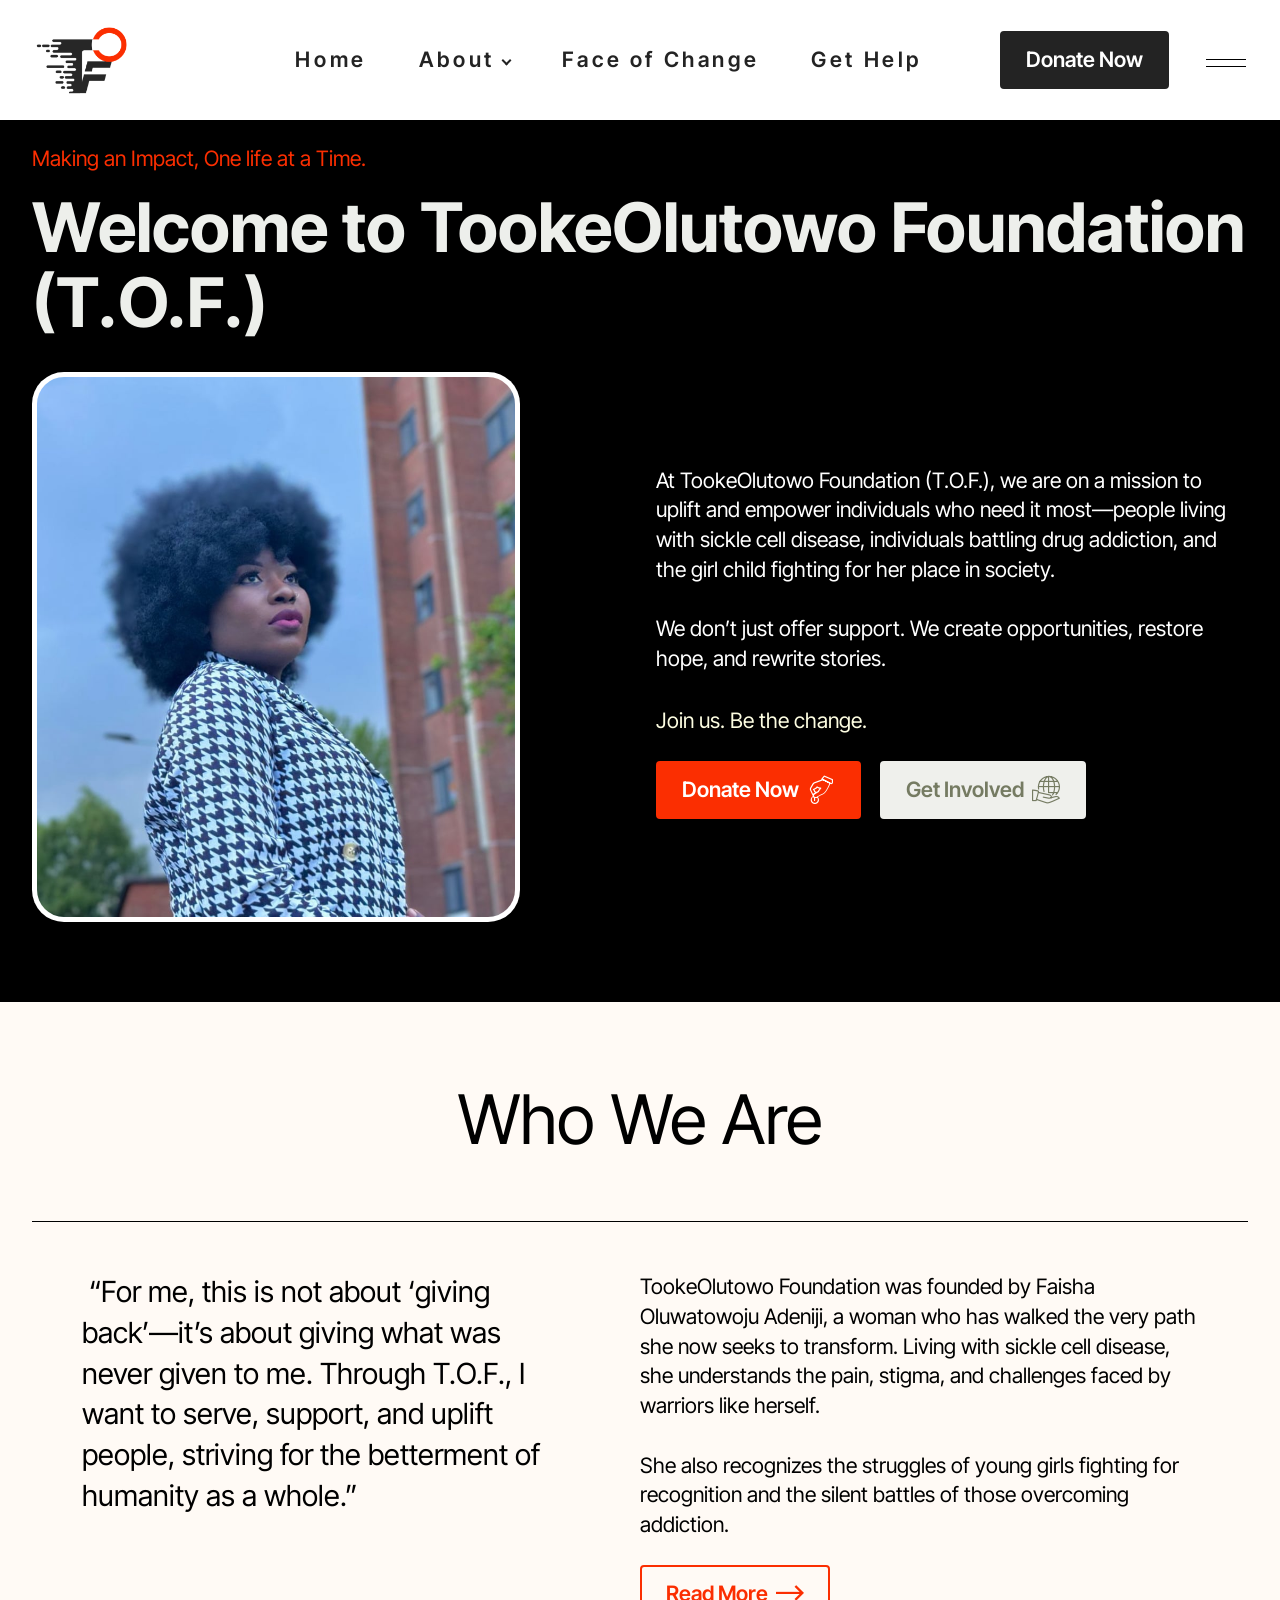
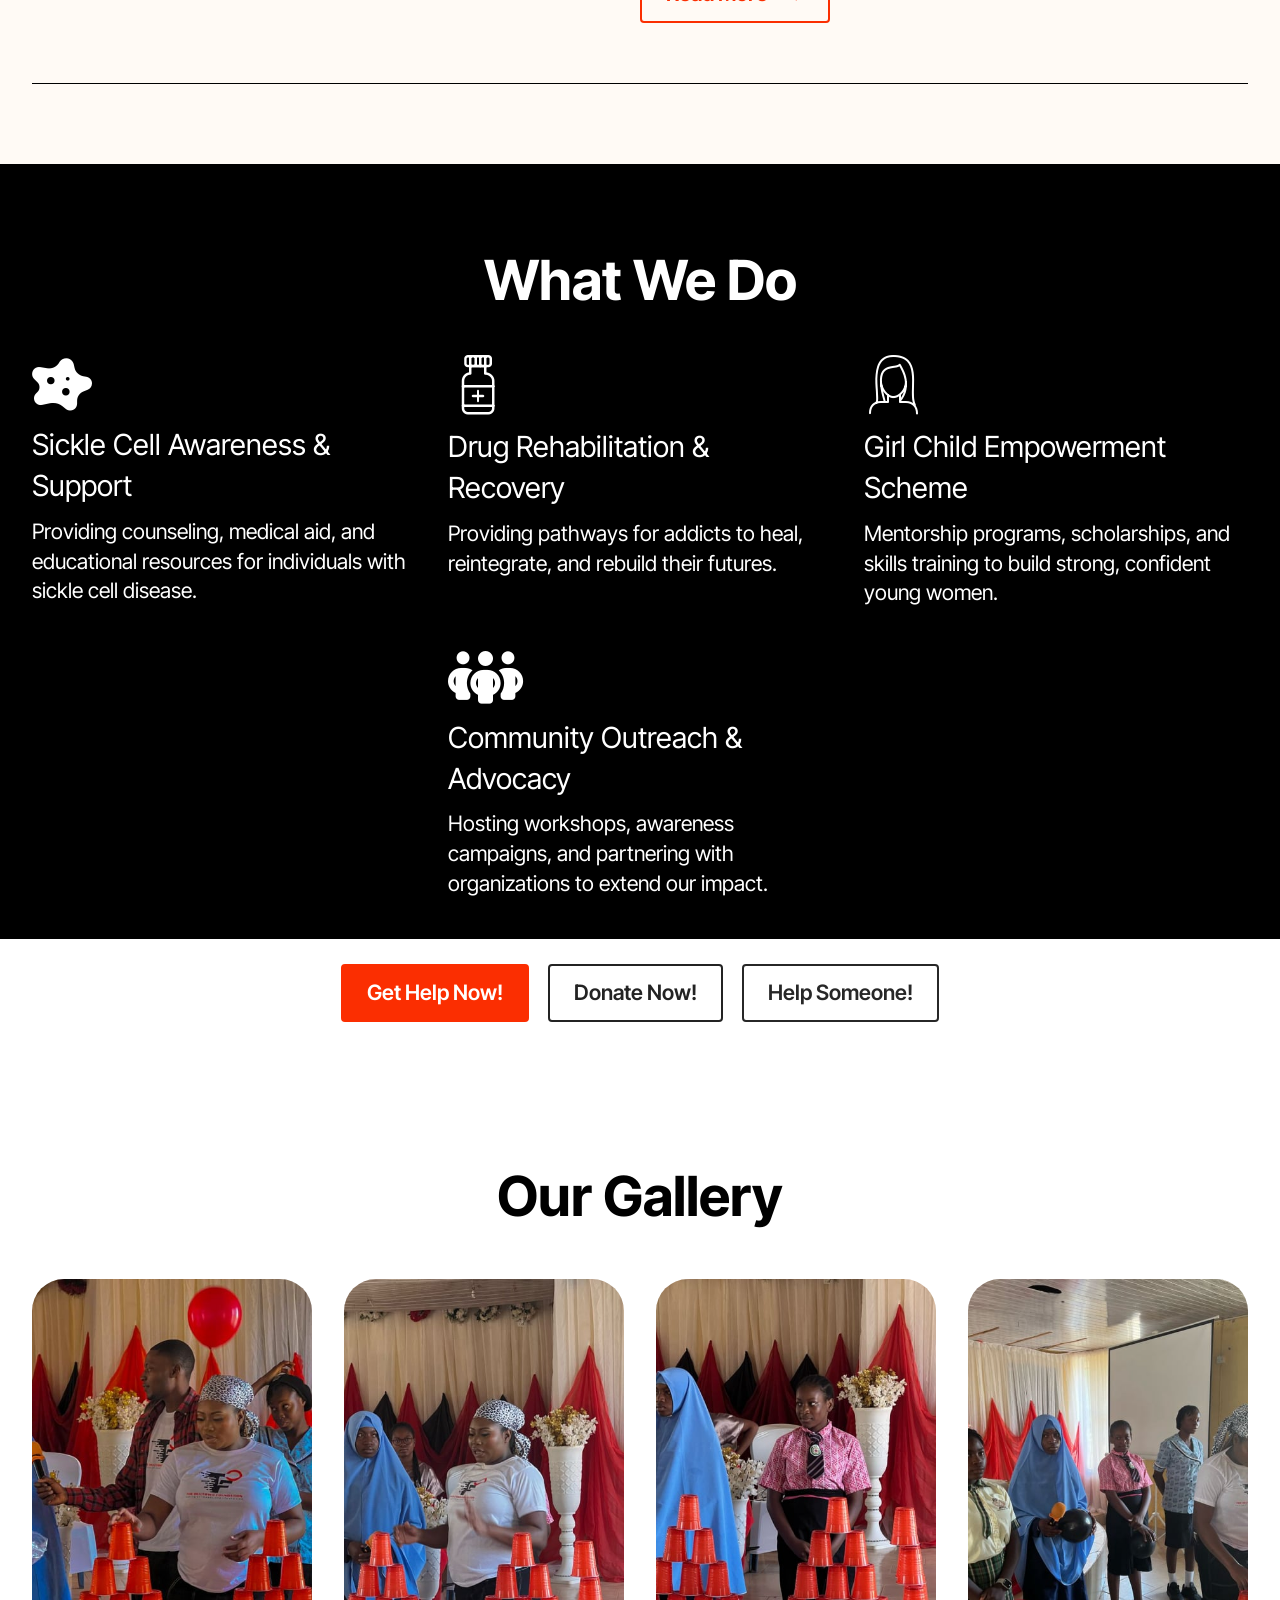
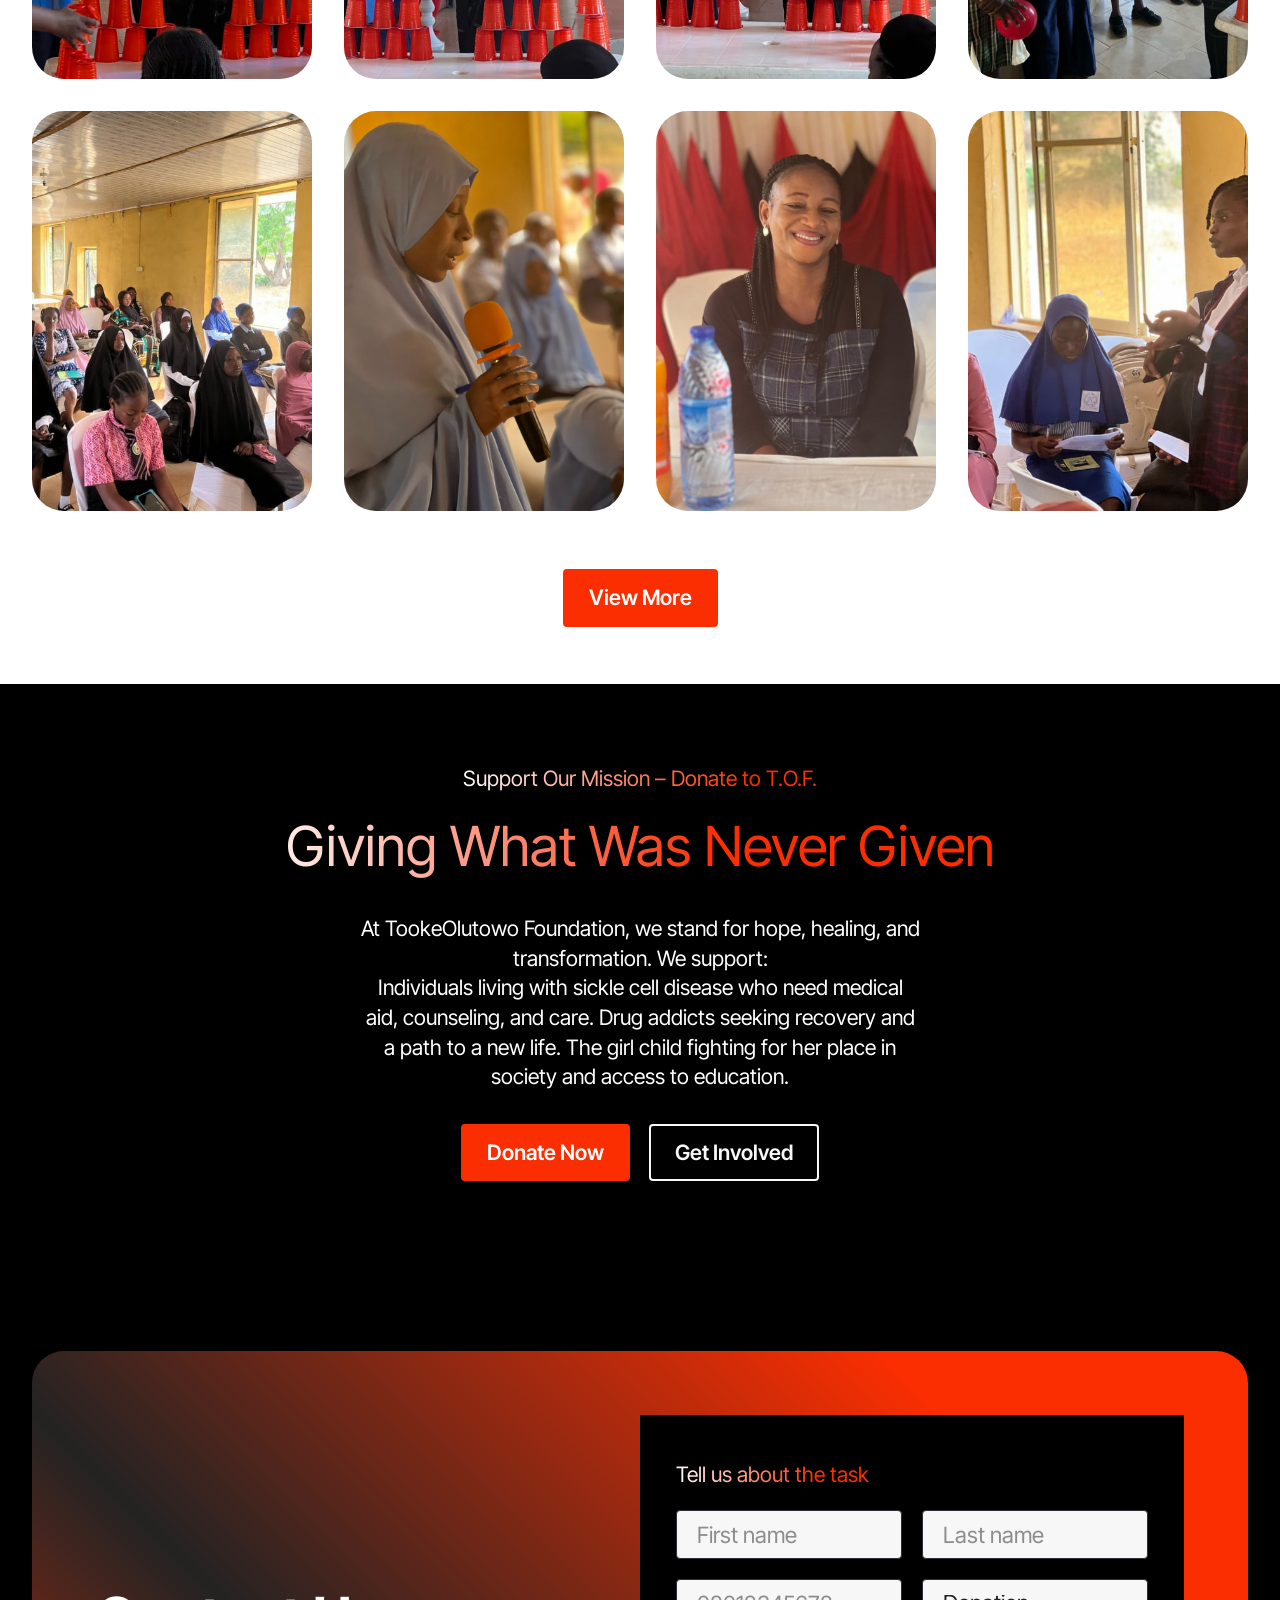
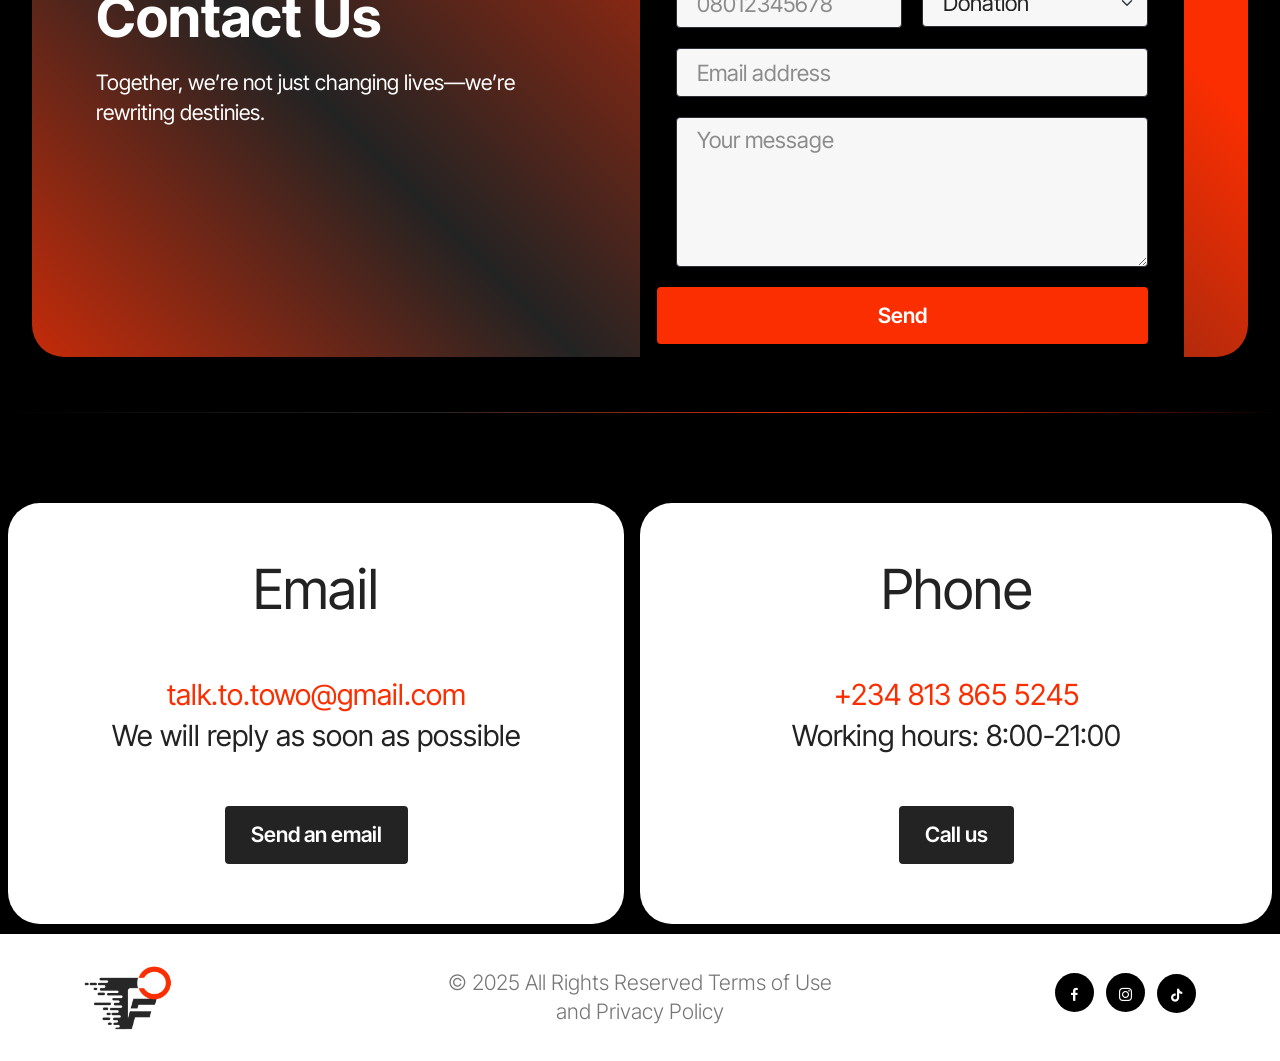
==== commit 92495605: "New Update" ====
--- a/index.html
+++ b/index.html
@@ -29,7 +29,7 @@
   <link rel="stylesheet" href="assets/recaptcha.css">
   <link rel="preload" href="https://fonts.googleapis.com/css?family=Inter+Tight:100,200,300,400,500,600,700,800,900,100i,200i,300i,400i,500i,600i,700i,800i,900i&display=swap" as="style" onload="this.onload=null;this.rel='stylesheet'">
   <noscript><link rel="stylesheet" href="https://fonts.googleapis.com/css?family=Inter+Tight:100,200,300,400,500,600,700,800,900,100i,200i,300i,400i,500i,600i,700i,800i,900i&display=swap"></noscript>
-  <link rel="preload" as="style" href="assets/mobirise/css/mbr-additional.css?v=yaltH0"><link rel="stylesheet" href="assets/mobirise/css/mbr-additional.css?v=yaltH0" type="text/css">
+  <link rel="preload" as="style" href="assets/mobirise/css/mbr-additional.css?v=hemnX2"><link rel="stylesheet" href="assets/mobirise/css/mbr-additional.css?v=hemnX2" type="text/css">
 
   
   
@@ -61,16 +61,8 @@
             </button>
             <div class="collapse navbar-collapse" id="navbarSupportedContent">
                 <ul class="navbar-nav nav-dropdown" data-app-modern-menu="true"><li class="nav-item"><a class="nav-link link text-primary display-4" href="index.html">Home</a></li>
-                    <li class="nav-item dropdown" style="">
-			    <a class="nav-link link text-primary dropdown-toggle display-4" href="#" data-toggle="dropdown-submenu" data-bs-toggle="dropdown" data-bs-auto-close="outside" aria-expanded="false">About</a>
-			    <div class="dropdown-menu" aria-labelledby="dropdown-832">
-				    <a class="text-primary dropdown-item display-4" href="about.html"><strong>About Us</strong></a>
-				    <a class="text-primary dropdown-item display-4" href="features.html"><strong>Our Feature&nbsp;</strong></a>
-				    <a class="text-primary dropdown-item display-4" href="get_involved.html"><strong>Get Involve</strong></a>
-			    </div>
-		    </li>
-			<li class="nav-item"><a class="nav-link link text-primary display-4" href="faceofchange.html">Face of Change</a></li>
-			<li class="nav-item"><a class="nav-link link text-primary display-4" href="get_help.html">Get Help</a></li></ul>
+                    <li class="nav-item dropdown" style="
+"><a class="nav-link link text-primary dropdown-toggle show display-4" href="#" data-toggle="dropdown-submenu" data-bs-toggle="dropdown" data-bs-auto-close="outside" aria-expanded="false">About</a><div class="dropdown-menu show" aria-labelledby="dropdown-832" data-bs-popper="none"><a class="text-primary dropdown-item display-4" href="about.html"><strong>About Us</strong></a><a class="text-primary dropdown-item display-4" href="features.html"><strong>Our Feature&nbsp;</strong></a><a class="text-primary dropdown-item display-4" href="get_involved.html"><strong>Get Involve</strong></a></div></li><li class="nav-item"><a class="nav-link link text-primary display-4" href="faceofchange.html">Face of Change</a></li><li class="nav-item"><a class="nav-link link text-primary display-4" href="get_help.html">Get Help</a></li></ul>
                 
                 
                 <div class="navbar-buttons mbr-section-btn"><a class="btn btn-black display-4" href="donation.html">Donate Now</a></div>
@@ -122,7 +114,7 @@
         <div class="row items-wrap">
             <div class="col-12">
                 <div class="title-wrapper">
-                    
+                    <p class="mbr-section-subtitle mbr-fonts-style display-4">Making an Impact, One life at a Time.&nbsp;<br></p>
                     <h1 class="mbr-section-title mbr-fonts-style mb-4 display-1"><strong>Welcome to TookeOlutowo Foundation (T.O.F.)</strong></h1>
                 </div>
             </div>
@@ -253,7 +245,7 @@
         <div class="row justify-content-center">
             <div class="col-md-12 col-lg-10">
                 <div class="mbr-section-btn align-center"><a class="btn btn-secondary display-4" href="get_help.html">Get Help Now!</a>
-                    <a class="btn btn-primary-outline display-4" href="donation.html#custom-html-o">Donate Now!</a> <a class="btn btn-success-outline display-4" href="get_involved.html#formbuilder-15">Volunteer Now!</a></div>
+                    <a class="btn btn-primary-outline display-4" href="donation.html#custom-html-o">Donate Now!</a> <a class="btn btn-success-outline display-4" href="faceofchange.html">Help Someone!</a></div>
             </div>
         </div>
     </div>
@@ -331,7 +323,7 @@
             </div>
 
         </div>
-        <div class="mbr-section-btn mt-4"><a class="btn btn-secondary display-7" href="#">View More</a></div>
+        <div class="mbr-section-btn mt-4"><a class="btn btn-secondary display-7" href="gallery.html">View More</a></div>
     </div>
 </section>
 
@@ -386,7 +378,7 @@
                     </div>
                     <div class="mbr-form form-wrapper" data-form-type="formoid">
 <!--Formbuilder Form-->
-<form action="https://mobirise.eu/" method="POST" class="mbr-form form-with-styler" data-form-title="Form Name"><input type="hidden" name="email" data-form-email="true" value="UuSMTxJIBJazqdvkIbl/2QjyIbOml11Do1cDLysfB65Jn2cOAUkVzrsGpkpRN5GtzJBzOqNykm6LKOv7SFl2XSwyhW7/4zdNbvfL1/Z3N/1FrmneaWKO1sapO4o1CDnv.UfpXP+VULRZc6o08ODjQbphff8eoqEWoC5iu4NaklEmJO49x7gE3Cqkrk8OmizpG7q3iRQqu7yCab1enNuPIkAv0h9QVsxJWMn/G3Z7oaGzVJ2nUCvNBna1zcAJcIrKk">
+<form action="https://mobirise.eu/" method="POST" class="mbr-form form-with-styler" data-form-title="Form Name"><input type="hidden" name="email" data-form-email="true" value="RCKvrA+22oMZ7N/VRB/GsSZrywYVeUU/s8ldN4P0gVZSxjV5sokT3WCQ5Sf8uwCi+ELwuhaS1AOGRLX0PWDEDhBWCe4XEh/uVvpmDu4a1bVvYunoWFA+O8cwEjk3pnPE.4Oe8QHtev2AGk4DebaXoDofnDuS39OX+uMquIQgmCg91nlm3B3eA0RwPKcRh1+1ZZ8ZdXt3T/pZg6+jUoF9+hVC/XBRxX5JSq1ZT3ZsPkGAvFR1Jw+R+eXMAevQwm3yV">
 <div class="row">
 <div hidden="hidden" data-form-alert="" class="alert alert-success col-12">Thanks for filling out the form!</div>
 <div hidden="hidden" data-form-alert-danger="" class="alert alert-danger col-12"> Oops...! some problem! </div>
@@ -443,11 +435,11 @@
                         <h2 class="mbr-section-title mbr-fonts-style display-2"> Email
                         </h2>
                         <p class="mbr-link mbr-fonts-style display-5">
-                            info@towojufoundation.org</p>
+                            <a href="mailto:talk.to.towo@gmail.com" class="text-secondary">talk.to.towo@gmail.com</a></p>
                         <p class="mbr-desc mbr-fonts-style display-5">
                             We will reply as soon as possible
                         </p>
-                        <div class="mbr-section-btn"><a class="btn btn-black display-4" href="mailto:info@lemmaiot.com.ng">
+                        <div class="mbr-section-btn"><a class="btn btn-black display-4" href="mailto:talk.to.towo@gmail.com">
                                 Send an email
                             </a></div>
                     </div>
@@ -459,7 +451,7 @@
                         <h2 class="mbr-section-title mbr-fonts-style display-2"> Phone
                         </h2>
                         <p class="mbr-link mbr-fonts-style display-5">
-                            +234 813 865 5245
+                            <a href="tel:+2348138655245" class="text-secondary">+234 813 865 5245</a>
                         </p>
                         <p class="mbr-desc mbr-fonts-style display-5">
                             Working hours: 8:00-21:00
@@ -531,4 +523,4 @@
     <input name="animation" type="hidden">
   
 </body>
-</html>
+</html>
--- a/assets/mobirise/css/mbr-additional.css
+++ b/assets/mobirise/css/mbr-additional.css
@@ -1328,7 +1328,7 @@
 .cid-uF9y3t1KL8 .image-wrapper img {
   border-radius: 2rem;
   padding: 5px;
-  background-color: #fdfde1;
+  background-color: #ffffff;
   height: 550px;
   width: 100%;
   object-fit: cover;
@@ -1352,11 +1352,11 @@
   color: #fdfde1;
 }
 .cid-uF9y3t1KL8 .mbr-section-subtitle {
-  color: #fdfde1;
+  color: #fb2e01;
 }
 .cid-uF9y3t1KL8 .mbr-desc,
 .cid-uF9y3t1KL8 .mbr-section-btn {
-  color: #fdfde1;
+  color: #ffffff;
 }
 .cid-uF9EAkSzvE {
   padding-top: 5rem;
@@ -1442,7 +1442,7 @@
 }
 .cid-uF9FRFoajj {
   padding-top: 5rem;
-  padding-bottom: 5rem;
+  padding-bottom: 0rem;
   background-color: #000000;
 }
 .cid-uF9FRFoajj .mbr-fallback-image.disabled {
@@ -1514,8 +1514,8 @@
   text-align: center;
 }
 .cid-uFl4DhOWyb {
-  padding-top: 0rem;
-  padding-bottom: 6rem;
+  padding-top: 1rem;
+  padding-bottom: 5rem;
   background-color: #ffffff;
 }
 .cid-uFrqsmwr7k {
@@ -1957,299 +1957,6 @@
   .cid-uFv74HXkSF .mbr-text {
     margin-bottom: 1.5rem;
   }
-}
-.cid-uFd8W52OaL {
-  display: flex;
-  background-color: #000000;
-}
-.cid-uFd8W52OaL .content-wrap {
-  padding: 5rem 1rem;
-}
-@media (min-width: 992px) {
-  .cid-uFd8W52OaL .content-wrap {
-    padding: 5rem 3rem;
-  }
-}
-@media (min-width: 768px) {
-  .cid-uFd8W52OaL {
-    align-items: center;
-  }
-  .cid-uFd8W52OaL .row {
-    justify-content: center;
-  }
-}
-@media (max-width: 991px) and (min-width: 768px) {
-  .cid-uFd8W52OaL .content-wrap {
-    min-width: 50%;
-  }
-}
-@media (max-width: 767px) {
-  .cid-uFd8W52OaL {
-    -webkit-align-items: center;
-    align-items: center;
-  }
-  .cid-uFd8W52OaL .mbr-row {
-    -webkit-justify-content: center;
-    justify-content: center;
-  }
-  .cid-uFd8W52OaL .content-wrap {
-    width: 100%;
-  }
-}
-.cid-uFd8W52OaL .mbr-section-title {
-  text-align: center;
-  color: #ffffff;
-}
-.cid-uFd8W52OaL .mbr-text,
-.cid-uFd8W52OaL .mbr-section-btn {
-  text-align: center;
-  color: #ffffff;
-}
-.cid-uFd8W52OaL .mbr-description {
-  text-align: center;
-  color: #ffffff;
-}
-.cid-uFd9qmc0Nw {
-  padding-top: 3rem;
-  padding-bottom: 5rem;
-  background-color: #ffffff;
-}
-.cid-uFd9qmc0Nw .mbr-fallback-image.disabled {
-  display: none;
-}
-.cid-uFd9qmc0Nw .mbr-fallback-image {
-  display: block;
-  background-size: cover;
-  background-position: center center;
-  width: 100%;
-  height: 100%;
-  position: absolute;
-  top: 0;
-}
-.cid-uFd9qmc0Nw .content-wrapper {
-  padding: 0 60px;
-}
-@media (max-width: 992px) {
-  .cid-uFd9qmc0Nw .content-wrapper {
-    padding: 0;
-  }
-}
-.cid-uFd9qmc0Nw .content-wrapper .rating-wrapper {
-  margin-bottom: 24px;
-}
-.cid-uFd9qmc0Nw .content-wrapper .rating-wrapper .list {
-  margin: 0;
-  padding: 0;
-  list-style-type: none;
-  display: inline-flex;
-  justify-content: center;
-}
-.cid-uFd9qmc0Nw .content-wrapper .rating-wrapper .list .item-wrap {
-  padding: 12px;
-  -webkit-text-stroke-width: .15rem;
-  -webkit-text-stroke-color: #050f0f;
-  margin-bottom: 0;
-}
-.cid-uFd9qmc0Nw .content-wrapper .text-wrapper .mbr-text {
-  display: inline-block;
-  width: 75%;
-  margin-bottom: 32px;
-}
-@media (max-width: 992px) {
-  .cid-uFd9qmc0Nw .content-wrapper .text-wrapper .mbr-text {
-    margin-bottom: 24px;
-    width: 100%;
-  }
-}
-.cid-uFd9qmc0Nw .content-wrapper .mbr-desc {
-  margin-bottom: 0;
-}
-.cid-uFd9qmc0Nw .list {
-  color: #ffe66d;
-  text-align: center;
-}
-.cid-uFd9qmc0Nw .mbr-text,
-.cid-uFd9qmc0Nw .text-wrapper {
-  color: #050f0f;
-}
-.cid-uFd9qmc0Nw .mbr-desc {
-  color: #050f0f;
-  text-align: center;
-}
-.cid-uFd9qmc0Nw .mbr-text,
-.cid-uFd9qmc0Nw .text-wrapper,
-.cid-uFd9qmc0Nw .rating-wrapper {
-  text-align: center;
-}
-.cid-uFd9qmc0Nw .list,
-.cid-uFd9qmc0Nw .item-wrap {
-  color: #fb2e01;
-}
-.cid-uFd9cfXOrl {
-  padding-top: 5rem;
-  padding-bottom: 5rem;
-  background-color: #000000;
-  background-image: linear-gradient(#000000 80%, #fb2e01 110%);
-}
-.cid-uFd9cfXOrl .mbr-fallback-image.disabled {
-  display: none;
-}
-.cid-uFd9cfXOrl .mbr-fallback-image {
-  display: block;
-  background-size: cover;
-  background-position: center center;
-  width: 100%;
-  height: 100%;
-  position: absolute;
-  top: 0;
-}
-.cid-uFd9cfXOrl .row {
-  justify-content: center;
-}
-.cid-uFd9cfXOrl .content-wrapper {
-  position: relative;
-  z-index: 2;
-}
-.cid-uFd9cfXOrl .content-wrapper .mbr-section-title {
-  margin-bottom: 48px;
-  background-image: linear-gradient(0deg, #fb2e01, #ffffff 60%);
-  -webkit-background-clip: text;
-  -webkit-text-fill-color: transparent;
-}
-@media (max-width: 992px) {
-  .cid-uFd9cfXOrl .content-wrapper .mbr-section-title {
-    margin-bottom: 22px;
-  }
-}
-.cid-uFd9cfXOrl .content-wrapper .mbr-text {
-  margin-bottom: 54px;
-}
-@media (max-width: 992px) {
-  .cid-uFd9cfXOrl .content-wrapper .mbr-text {
-    margin-bottom: 22px;
-  }
-}
-.cid-uFd9cfXOrl .content-wrapper .mbr-desc {
-  margin-bottom: 32px;
-}
-@media (max-width: 992px) {
-  .cid-uFd9cfXOrl .content-wrapper .mbr-desc {
-    margin-bottom: 22px;
-  }
-}
-.cid-uFd9cfXOrl .mbr-section-title {
-  color: #ffffff;
-}
-.cid-uFd9cfXOrl .mbr-text {
-  color: #ffffff;
-}
-.cid-uFd9cfXOrl .mbr-desc {
-  color: #ffffff;
-}
-#custom-html-o {
-  /* Type valid CSS here */
-}
-#custom-html-o div {
-  padding: 80px 0;
-  color: #777;
-  text-align: center;
-}
-#custom-html-o p {
-  font-size: 60px;
-  color: #777;
-}
-.cid-uFdwLP7v5u {
-  padding-top: 0rem;
-  padding-bottom: 0rem;
-  background-color: #000000;
-}
-.cid-uFdwLP7v5u .mbr-fallback-image.disabled {
-  display: none;
-}
-.cid-uFdwLP7v5u .mbr-fallback-image {
-  display: block;
-  background-size: cover;
-  background-position: center center;
-  width: 100%;
-  height: 100%;
-  position: absolute;
-  top: 0;
-}
-.cid-uFdwLP7v5u .container-fluid {
-  padding: 10px 8px;
-}
-@media (max-width: 992px) {
-  .cid-uFdwLP7v5u .container {
-    padding: 10px 8px;
-  }
-}
-.cid-uFdwLP7v5u .row {
-  margin: 0;
-}
-.cid-uFdwLP7v5u .row .card {
-  padding: 0;
-}
-.cid-uFdwLP7v5u .row .card:nth-child(2n) .item-wrapper {
-  margin-right: 0;
-}
-.cid-uFdwLP7v5u .item-wrapper {
-  display: flex;
-  align-items: center;
-  padding: 50px 40px;
-  background-color: #ffffff;
-  border-radius: 25px;
-  margin-right: 16px;
-  height: 100%;
-}
-@media (max-width: 992px) {
-  .cid-uFdwLP7v5u .item-wrapper {
-    margin: 0 0 16px 0;
-  }
-}
-@media (max-width: 768px) {
-  .cid-uFdwLP7v5u .item-wrapper {
-    padding: 50px 10px;
-  }
-}
-.cid-uFdwLP7v5u .item-wrapper .content-wrap {
-  width: 100%;
-}
-.cid-uFdwLP7v5u .item-wrapper .content-wrap .mbr-section-title {
-  margin-bottom: 50px;
-}
-@media (max-width: 992px) {
-  .cid-uFdwLP7v5u .item-wrapper .content-wrap .mbr-section-title {
-    margin-bottom: 30px;
-  }
-}
-.cid-uFdwLP7v5u .item-wrapper .content-wrap .mbr-link {
-  margin-bottom: 0;
-}
-.cid-uFdwLP7v5u .item-wrapper .content-wrap .mbr-desc {
-  margin-bottom: 0;
-}
-.cid-uFdwLP7v5u .item-wrapper .content-wrap .mbr-section-btn {
-  margin-top: 40px;
-}
-@media (max-width: 992px) {
-  .cid-uFdwLP7v5u .item-wrapper .content-wrap .mbr-section-btn {
-    margin-top: 20px;
-  }
-}
-.cid-uFdwLP7v5u .mbr-section-title {
-  color: #222222;
-}
-.cid-uFdwLP7v5u .mbr-section-title,
-.cid-uFdwLP7v5u .mbr-section-btn {
-  text-align: center;
-}
-.cid-uFdwLP7v5u .mbr-desc {
-  color: #222222;
-  text-align: center;
-}
-.cid-uFdwLP7v5u .mbr-link {
-  text-align: center;
-  color: #bdbdbd;
 }
 .cid-uFpD2W9Vxj {
   z-index: 1000;
@@ -2775,6 +2482,299 @@
 .cid-uFpD2W9Vxj .mbr-section-subtitle {
   color: #202020;
 }
+.cid-uFd8W52OaL {
+  display: flex;
+  background-color: #000000;
+}
+.cid-uFd8W52OaL .content-wrap {
+  padding: 5rem 1rem;
+}
+@media (min-width: 992px) {
+  .cid-uFd8W52OaL .content-wrap {
+    padding: 5rem 3rem;
+  }
+}
+@media (min-width: 768px) {
+  .cid-uFd8W52OaL {
+    align-items: center;
+  }
+  .cid-uFd8W52OaL .row {
+    justify-content: center;
+  }
+}
+@media (max-width: 991px) and (min-width: 768px) {
+  .cid-uFd8W52OaL .content-wrap {
+    min-width: 50%;
+  }
+}
+@media (max-width: 767px) {
+  .cid-uFd8W52OaL {
+    -webkit-align-items: center;
+    align-items: center;
+  }
+  .cid-uFd8W52OaL .mbr-row {
+    -webkit-justify-content: center;
+    justify-content: center;
+  }
+  .cid-uFd8W52OaL .content-wrap {
+    width: 100%;
+  }
+}
+.cid-uFd8W52OaL .mbr-section-title {
+  text-align: center;
+  color: #ffffff;
+}
+.cid-uFd8W52OaL .mbr-text,
+.cid-uFd8W52OaL .mbr-section-btn {
+  text-align: center;
+  color: #ffffff;
+}
+.cid-uFd8W52OaL .mbr-description {
+  text-align: center;
+  color: #ffffff;
+}
+.cid-uFd9qmc0Nw {
+  padding-top: 3rem;
+  padding-bottom: 5rem;
+  background-color: #ffffff;
+}
+.cid-uFd9qmc0Nw .mbr-fallback-image.disabled {
+  display: none;
+}
+.cid-uFd9qmc0Nw .mbr-fallback-image {
+  display: block;
+  background-size: cover;
+  background-position: center center;
+  width: 100%;
+  height: 100%;
+  position: absolute;
+  top: 0;
+}
+.cid-uFd9qmc0Nw .content-wrapper {
+  padding: 0 60px;
+}
+@media (max-width: 992px) {
+  .cid-uFd9qmc0Nw .content-wrapper {
+    padding: 0;
+  }
+}
+.cid-uFd9qmc0Nw .content-wrapper .rating-wrapper {
+  margin-bottom: 24px;
+}
+.cid-uFd9qmc0Nw .content-wrapper .rating-wrapper .list {
+  margin: 0;
+  padding: 0;
+  list-style-type: none;
+  display: inline-flex;
+  justify-content: center;
+}
+.cid-uFd9qmc0Nw .content-wrapper .rating-wrapper .list .item-wrap {
+  padding: 12px;
+  -webkit-text-stroke-width: .15rem;
+  -webkit-text-stroke-color: #050f0f;
+  margin-bottom: 0;
+}
+.cid-uFd9qmc0Nw .content-wrapper .text-wrapper .mbr-text {
+  display: inline-block;
+  width: 75%;
+  margin-bottom: 32px;
+}
+@media (max-width: 992px) {
+  .cid-uFd9qmc0Nw .content-wrapper .text-wrapper .mbr-text {
+    margin-bottom: 24px;
+    width: 100%;
+  }
+}
+.cid-uFd9qmc0Nw .content-wrapper .mbr-desc {
+  margin-bottom: 0;
+}
+.cid-uFd9qmc0Nw .list {
+  color: #ffe66d;
+  text-align: center;
+}
+.cid-uFd9qmc0Nw .mbr-text,
+.cid-uFd9qmc0Nw .text-wrapper {
+  color: #050f0f;
+}
+.cid-uFd9qmc0Nw .mbr-desc {
+  color: #050f0f;
+  text-align: center;
+}
+.cid-uFd9qmc0Nw .mbr-text,
+.cid-uFd9qmc0Nw .text-wrapper,
+.cid-uFd9qmc0Nw .rating-wrapper {
+  text-align: center;
+}
+.cid-uFd9qmc0Nw .list,
+.cid-uFd9qmc0Nw .item-wrap {
+  color: #fb2e01;
+}
+.cid-uFd9cfXOrl {
+  padding-top: 5rem;
+  padding-bottom: 5rem;
+  background-color: #000000;
+  background-image: linear-gradient(#000000 80%, #fb2e01 110%);
+}
+.cid-uFd9cfXOrl .mbr-fallback-image.disabled {
+  display: none;
+}
+.cid-uFd9cfXOrl .mbr-fallback-image {
+  display: block;
+  background-size: cover;
+  background-position: center center;
+  width: 100%;
+  height: 100%;
+  position: absolute;
+  top: 0;
+}
+.cid-uFd9cfXOrl .row {
+  justify-content: center;
+}
+.cid-uFd9cfXOrl .content-wrapper {
+  position: relative;
+  z-index: 2;
+}
+.cid-uFd9cfXOrl .content-wrapper .mbr-section-title {
+  margin-bottom: 48px;
+  background-image: linear-gradient(0deg, #fb2e01, #ffffff 60%);
+  -webkit-background-clip: text;
+  -webkit-text-fill-color: transparent;
+}
+@media (max-width: 992px) {
+  .cid-uFd9cfXOrl .content-wrapper .mbr-section-title {
+    margin-bottom: 22px;
+  }
+}
+.cid-uFd9cfXOrl .content-wrapper .mbr-text {
+  margin-bottom: 54px;
+}
+@media (max-width: 992px) {
+  .cid-uFd9cfXOrl .content-wrapper .mbr-text {
+    margin-bottom: 22px;
+  }
+}
+.cid-uFd9cfXOrl .content-wrapper .mbr-desc {
+  margin-bottom: 32px;
+}
+@media (max-width: 992px) {
+  .cid-uFd9cfXOrl .content-wrapper .mbr-desc {
+    margin-bottom: 22px;
+  }
+}
+.cid-uFd9cfXOrl .mbr-section-title {
+  color: #ffffff;
+}
+.cid-uFd9cfXOrl .mbr-text {
+  color: #ffffff;
+}
+.cid-uFd9cfXOrl .mbr-desc {
+  color: #ffffff;
+}
+#custom-html-o {
+  /* Type valid CSS here */
+}
+#custom-html-o div {
+  padding: 80px 0;
+  color: #777;
+  text-align: center;
+}
+#custom-html-o p {
+  font-size: 60px;
+  color: #777;
+}
+.cid-uFdwLP7v5u {
+  padding-top: 0rem;
+  padding-bottom: 0rem;
+  background-color: #000000;
+}
+.cid-uFdwLP7v5u .mbr-fallback-image.disabled {
+  display: none;
+}
+.cid-uFdwLP7v5u .mbr-fallback-image {
+  display: block;
+  background-size: cover;
+  background-position: center center;
+  width: 100%;
+  height: 100%;
+  position: absolute;
+  top: 0;
+}
+.cid-uFdwLP7v5u .container-fluid {
+  padding: 10px 8px;
+}
+@media (max-width: 992px) {
+  .cid-uFdwLP7v5u .container {
+    padding: 10px 8px;
+  }
+}
+.cid-uFdwLP7v5u .row {
+  margin: 0;
+}
+.cid-uFdwLP7v5u .row .card {
+  padding: 0;
+}
+.cid-uFdwLP7v5u .row .card:nth-child(2n) .item-wrapper {
+  margin-right: 0;
+}
+.cid-uFdwLP7v5u .item-wrapper {
+  display: flex;
+  align-items: center;
+  padding: 50px 40px;
+  background-color: #ffffff;
+  border-radius: 25px;
+  margin-right: 16px;
+  height: 100%;
+}
+@media (max-width: 992px) {
+  .cid-uFdwLP7v5u .item-wrapper {
+    margin: 0 0 16px 0;
+  }
+}
+@media (max-width: 768px) {
+  .cid-uFdwLP7v5u .item-wrapper {
+    padding: 50px 10px;
+  }
+}
+.cid-uFdwLP7v5u .item-wrapper .content-wrap {
+  width: 100%;
+}
+.cid-uFdwLP7v5u .item-wrapper .content-wrap .mbr-section-title {
+  margin-bottom: 50px;
+}
+@media (max-width: 992px) {
+  .cid-uFdwLP7v5u .item-wrapper .content-wrap .mbr-section-title {
+    margin-bottom: 30px;
+  }
+}
+.cid-uFdwLP7v5u .item-wrapper .content-wrap .mbr-link {
+  margin-bottom: 0;
+}
+.cid-uFdwLP7v5u .item-wrapper .content-wrap .mbr-desc {
+  margin-bottom: 0;
+}
+.cid-uFdwLP7v5u .item-wrapper .content-wrap .mbr-section-btn {
+  margin-top: 40px;
+}
+@media (max-width: 992px) {
+  .cid-uFdwLP7v5u .item-wrapper .content-wrap .mbr-section-btn {
+    margin-top: 20px;
+  }
+}
+.cid-uFdwLP7v5u .mbr-section-title {
+  color: #222222;
+}
+.cid-uFdwLP7v5u .mbr-section-title,
+.cid-uFdwLP7v5u .mbr-section-btn {
+  text-align: center;
+}
+.cid-uFdwLP7v5u .mbr-desc {
+  color: #222222;
+  text-align: center;
+}
+.cid-uFdwLP7v5u .mbr-link {
+  text-align: center;
+  color: #bdbdbd;
+}
 .cid-uFv74HXkSF {
   padding-top: 15px;
   padding-bottom: 15px;
@@ -2839,430 +2839,6 @@
   .cid-uFv74HXkSF .mbr-text {
     margin-bottom: 1.5rem;
   }
-}
-.cid-uFdALhpMAH {
-  display: flex;
-  background-color: #000000;
-}
-.cid-uFdALhpMAH .content-wrap {
-  padding: 5rem 1rem;
-}
-@media (min-width: 992px) {
-  .cid-uFdALhpMAH .content-wrap {
-    padding: 5rem 3rem;
-  }
-}
-@media (min-width: 768px) {
-  .cid-uFdALhpMAH {
-    align-items: center;
-  }
-  .cid-uFdALhpMAH .row {
-    justify-content: center;
-  }
-}
-@media (max-width: 991px) and (min-width: 768px) {
-  .cid-uFdALhpMAH .content-wrap {
-    min-width: 50%;
-  }
-}
-@media (max-width: 767px) {
-  .cid-uFdALhpMAH {
-    -webkit-align-items: center;
-    align-items: center;
-  }
-  .cid-uFdALhpMAH .mbr-row {
-    -webkit-justify-content: center;
-    justify-content: center;
-  }
-  .cid-uFdALhpMAH .content-wrap {
-    width: 100%;
-  }
-}
-.cid-uFdALhpMAH .mbr-section-title {
-  text-align: center;
-  color: #ffffff;
-}
-.cid-uFdALhpMAH .mbr-text,
-.cid-uFdALhpMAH .mbr-section-btn {
-  text-align: center;
-  color: #ffffff;
-}
-.cid-uFdALhpMAH .mbr-description {
-  text-align: center;
-  color: #ffffff;
-}
-.cid-uFdBEgykwQ {
-  padding-top: 5rem;
-  padding-bottom: 5rem;
-  background-color: #ffffff;
-}
-.cid-uFdBEgykwQ .mbr-fallback-image.disabled {
-  display: none;
-}
-.cid-uFdBEgykwQ .mbr-fallback-image {
-  display: block;
-  background-size: cover;
-  background-position: center center;
-  width: 100%;
-  height: 100%;
-  position: absolute;
-  top: 0;
-}
-.cid-uFdBEgykwQ .mbr-text {
-  color: #000000;
-}
-.cid-uFdBEgykwQ .mbr-section-subtitle {
-  color: #ffffff;
-  text-align: left;
-}
-.cid-uFdBEgykwQ .item-wrapper {
-  background: #f7f7f7;
-  padding: 2.25rem 2.25rem 1rem 2.25rem;
-}
-@media (max-width: 767px) {
-  .cid-uFdBEgykwQ .item-wrapper {
-    padding: 2rem 1.5rem 0.5rem 1.5rem;
-  }
-}
-@media (min-width: 992px) and (max-width: 1200px) {
-  .cid-uFdBEgykwQ .item-wrapper {
-    padding: 2rem 1.5rem 0.5rem 1.5rem;
-  }
-}
-.cid-uFdBEgykwQ .main-button {
-  margin-bottom: 2rem;
-}
-@media (max-width: 767px) {
-  .cid-uFdBEgykwQ .main-button {
-    margin-bottom: 2rem;
-  }
-}
-.cid-uFdBEgykwQ .counter-container ul {
-  margin: 0;
-  padding-left: 2.25rem;
-  list-style: none;
-}
-.cid-uFdBEgykwQ .counter-container ul li {
-  position: relative;
-  list-style: none;
-  margin-bottom: 2rem;
-}
-.cid-uFdBEgykwQ .counter-container ul li:before {
-  position: absolute;
-  left: -1.5em;
-  content: "";
-  display: flex;
-  justify-content: center;
-  align-items: center;
-  color: #fb2e01;
-  background-color: #fb2e01;
-  width: 0.5em;
-  height: 0.5em;
-  top: 0.4em;
-  border-radius: 50%;
-}
-.cid-uFdBEgykwQ .mbr-text UL {
-  text-align: left;
-}
-.cid-uFdBEgykwQ .mbr-section-subtitle,
-.cid-uFdBEgykwQ .main-button {
-  color: #000000;
-}
-.cid-uFdALlC42O {
-  padding-top: 5rem;
-  padding-bottom: 5rem;
-  background-color: #000000;
-  background-image: linear-gradient(#000000 80%, #fb2e01 110%);
-}
-.cid-uFdALlC42O .mbr-fallback-image.disabled {
-  display: none;
-}
-.cid-uFdALlC42O .mbr-fallback-image {
-  display: block;
-  background-size: cover;
-  background-position: center center;
-  width: 100%;
-  height: 100%;
-  position: absolute;
-  top: 0;
-}
-.cid-uFdALlC42O .row {
-  justify-content: center;
-}
-.cid-uFdALlC42O .content-wrapper {
-  position: relative;
-  z-index: 2;
-}
-.cid-uFdALlC42O .content-wrapper .mbr-section-title {
-  margin-bottom: 48px;
-  background-image: linear-gradient(0deg, #fb2e01, #ffffff 60%);
-  -webkit-background-clip: text;
-  -webkit-text-fill-color: transparent;
-}
-@media (max-width: 992px) {
-  .cid-uFdALlC42O .content-wrapper .mbr-section-title {
-    margin-bottom: 22px;
-  }
-}
-.cid-uFdALlC42O .content-wrapper .mbr-text {
-  margin-bottom: 54px;
-}
-@media (max-width: 992px) {
-  .cid-uFdALlC42O .content-wrapper .mbr-text {
-    margin-bottom: 22px;
-  }
-}
-.cid-uFdALlC42O .content-wrapper .mbr-desc {
-  margin-bottom: 32px;
-}
-@media (max-width: 992px) {
-  .cid-uFdALlC42O .content-wrapper .mbr-desc {
-    margin-bottom: 22px;
-  }
-}
-.cid-uFdALlC42O .mbr-section-title {
-  color: #ffffff;
-}
-.cid-uFdALlC42O .mbr-text {
-  color: #ffffff;
-}
-.cid-uFdALlC42O .mbr-desc {
-  color: #ffffff;
-}
-.cid-uFk1FZxJlg {
-  padding-top: 5rem;
-  padding-bottom: 0rem;
-  background-color: #ffffff;
-}
-.cid-uFk1FZxJlg .counter-container ul {
-  margin: 0;
-  padding-left: 2.25rem;
-  list-style: none;
-}
-.cid-uFk1FZxJlg .counter-container ul li {
-  position: relative;
-  list-style: none;
-  margin-bottom: 2rem;
-}
-.cid-uFk1FZxJlg .counter-container ul li:before {
-  position: absolute;
-  left: -1.5em;
-  content: "";
-  display: flex;
-  justify-content: center;
-  align-items: center;
-  color: #fb2e01;
-  background-color: #fb2e01;
-  width: 0.5em;
-  height: 0.5em;
-  top: 0.4em;
-  border-radius: 50%;
-}
-.cid-uFk1FZxJlg .mbr-section-subtitle {
-  color: #000000;
-}
-.cid-uFk1FZxJlg .mbr-section-title {
-  color: #000000;
-}
-.cid-uFk1FZxJlg .mbr-text {
-  color: #000000;
-}
-.cid-uFk1E9YBE6 {
-  padding-top: 0rem;
-  padding-bottom: 4rem;
-  background-color: #ffffff;
-}
-.cid-uFk1E9YBE6 .mbr-fallback-image.disabled {
-  display: none;
-}
-.cid-uFk1E9YBE6 .mbr-fallback-image {
-  display: block;
-  background-size: cover;
-  background-position: center center;
-  width: 100%;
-  height: 100%;
-  position: absolute;
-  top: 0;
-}
-.cid-uFk2BmZnuz {
-  padding-top: 5rem;
-  padding-bottom: 5rem;
-  background-color: #000000;
-}
-.cid-uFk2BmZnuz .mbr-fallback-image.disabled {
-  display: none;
-}
-.cid-uFk2BmZnuz .mbr-fallback-image {
-  display: block;
-  background-size: cover;
-  background-position: center center;
-  width: 100%;
-  height: 100%;
-  position: absolute;
-  top: 0;
-}
-.cid-uFk2BmZnuz .card-wrapper {
-  background: #ffffff;
-}
-@media (max-width: 767px) {
-  .cid-uFk2BmZnuz .card-wrapper {
-    padding: 2rem 1.5rem;
-  }
-}
-@media (min-width: 768px) and (max-width: 991px) {
-  .cid-uFk2BmZnuz .card-wrapper {
-    padding: 2.25rem;
-  }
-}
-@media (min-width: 992px) {
-  .cid-uFk2BmZnuz .card-wrapper {
-    padding: 4rem;
-  }
-}
-.cid-uFk2BmZnuz .mbr-text,
-.cid-uFk2BmZnuz .mbr-section-btn {
-  color: #000000;
-  text-align: left;
-}
-.cid-uFk2BmZnuz .card-title,
-.cid-uFk2BmZnuz .card-box {
-  text-align: center;
-  color: #000000;
-}
-.cid-uFk2BmZnuz .counter-container ul {
-  margin: 0;
-  padding-left: 2.25rem;
-  list-style: none;
-}
-.cid-uFk2BmZnuz .counter-container ul li {
-  position: relative;
-  list-style: none;
-  margin-bottom: 2rem;
-}
-.cid-uFk2BmZnuz .counter-container ul li:before {
-  position: absolute;
-  left: -1.5em;
-  content: "";
-  display: flex;
-  justify-content: center;
-  align-items: center;
-  color: #fb2e01;
-  background-color: #fb2e01;
-  width: 0.5em;
-  height: 0.5em;
-  top: 0.4em;
-  border-radius: 50%;
-}
-.cid-uFk2BmZnuz .mbr-text UL {
-  text-align: left;
-}
-.cid-uFk2BmZnuz .mbr-section-title {
-  color: #000000;
-}
-#custom-html-2y {
-  /* Type valid CSS here */
-}
-#custom-html-2y div {
-  padding: 80px 0;
-  color: #777;
-  text-align: center;
-}
-#custom-html-2y p {
-  font-size: 60px;
-  color: #777;
-}
-.cid-uFdALpxqIZ {
-  padding-top: 0rem;
-  padding-bottom: 0rem;
-  background-color: #000000;
-}
-.cid-uFdALpxqIZ .mbr-fallback-image.disabled {
-  display: none;
-}
-.cid-uFdALpxqIZ .mbr-fallback-image {
-  display: block;
-  background-size: cover;
-  background-position: center center;
-  width: 100%;
-  height: 100%;
-  position: absolute;
-  top: 0;
-}
-.cid-uFdALpxqIZ .container-fluid {
-  padding: 10px 8px;
-}
-@media (max-width: 992px) {
-  .cid-uFdALpxqIZ .container {
-    padding: 10px 8px;
-  }
-}
-.cid-uFdALpxqIZ .row {
-  margin: 0;
-}
-.cid-uFdALpxqIZ .row .card {
-  padding: 0;
-}
-.cid-uFdALpxqIZ .row .card:nth-child(2n) .item-wrapper {
-  margin-right: 0;
-}
-.cid-uFdALpxqIZ .item-wrapper {
-  display: flex;
-  align-items: center;
-  padding: 50px 40px;
-  background-color: #ffffff;
-  border-radius: 25px;
-  margin-right: 16px;
-  height: 100%;
-}
-@media (max-width: 992px) {
-  .cid-uFdALpxqIZ .item-wrapper {
-    margin: 0 0 16px 0;
-  }
-}
-@media (max-width: 768px) {
-  .cid-uFdALpxqIZ .item-wrapper {
-    padding: 50px 10px;
-  }
-}
-.cid-uFdALpxqIZ .item-wrapper .content-wrap {
-  width: 100%;
-}
-.cid-uFdALpxqIZ .item-wrapper .content-wrap .mbr-section-title {
-  margin-bottom: 50px;
-}
-@media (max-width: 992px) {
-  .cid-uFdALpxqIZ .item-wrapper .content-wrap .mbr-section-title {
-    margin-bottom: 30px;
-  }
-}
-.cid-uFdALpxqIZ .item-wrapper .content-wrap .mbr-link {
-  margin-bottom: 0;
-}
-.cid-uFdALpxqIZ .item-wrapper .content-wrap .mbr-desc {
-  margin-bottom: 0;
-}
-.cid-uFdALpxqIZ .item-wrapper .content-wrap .mbr-section-btn {
-  margin-top: 40px;
-}
-@media (max-width: 992px) {
-  .cid-uFdALpxqIZ .item-wrapper .content-wrap .mbr-section-btn {
-    margin-top: 20px;
-  }
-}
-.cid-uFdALpxqIZ .mbr-section-title {
-  color: #222222;
-}
-.cid-uFdALpxqIZ .mbr-section-title,
-.cid-uFdALpxqIZ .mbr-section-btn {
-  text-align: center;
-}
-.cid-uFdALpxqIZ .mbr-desc {
-  color: #222222;
-  text-align: center;
-}
-.cid-uFdALpxqIZ .mbr-link {
-  text-align: center;
-  color: #bdbdbd;
 }
 .cid-uFpD2W9Vxj {
   z-index: 1000;
@@ -3788,6 +3364,430 @@
 .cid-uFpD2W9Vxj .mbr-section-subtitle {
   color: #202020;
 }
+.cid-uFdALhpMAH {
+  display: flex;
+  background-color: #000000;
+}
+.cid-uFdALhpMAH .content-wrap {
+  padding: 5rem 1rem;
+}
+@media (min-width: 992px) {
+  .cid-uFdALhpMAH .content-wrap {
+    padding: 5rem 3rem;
+  }
+}
+@media (min-width: 768px) {
+  .cid-uFdALhpMAH {
+    align-items: center;
+  }
+  .cid-uFdALhpMAH .row {
+    justify-content: center;
+  }
+}
+@media (max-width: 991px) and (min-width: 768px) {
+  .cid-uFdALhpMAH .content-wrap {
+    min-width: 50%;
+  }
+}
+@media (max-width: 767px) {
+  .cid-uFdALhpMAH {
+    -webkit-align-items: center;
+    align-items: center;
+  }
+  .cid-uFdALhpMAH .mbr-row {
+    -webkit-justify-content: center;
+    justify-content: center;
+  }
+  .cid-uFdALhpMAH .content-wrap {
+    width: 100%;
+  }
+}
+.cid-uFdALhpMAH .mbr-section-title {
+  text-align: center;
+  color: #ffffff;
+}
+.cid-uFdALhpMAH .mbr-text,
+.cid-uFdALhpMAH .mbr-section-btn {
+  text-align: center;
+  color: #ffffff;
+}
+.cid-uFdALhpMAH .mbr-description {
+  text-align: center;
+  color: #ffffff;
+}
+.cid-uFdBEgykwQ {
+  padding-top: 5rem;
+  padding-bottom: 5rem;
+  background-color: #ffffff;
+}
+.cid-uFdBEgykwQ .mbr-fallback-image.disabled {
+  display: none;
+}
+.cid-uFdBEgykwQ .mbr-fallback-image {
+  display: block;
+  background-size: cover;
+  background-position: center center;
+  width: 100%;
+  height: 100%;
+  position: absolute;
+  top: 0;
+}
+.cid-uFdBEgykwQ .mbr-text {
+  color: #000000;
+}
+.cid-uFdBEgykwQ .mbr-section-subtitle {
+  color: #ffffff;
+  text-align: left;
+}
+.cid-uFdBEgykwQ .item-wrapper {
+  background: #f7f7f7;
+  padding: 2.25rem 2.25rem 1rem 2.25rem;
+}
+@media (max-width: 767px) {
+  .cid-uFdBEgykwQ .item-wrapper {
+    padding: 2rem 1.5rem 0.5rem 1.5rem;
+  }
+}
+@media (min-width: 992px) and (max-width: 1200px) {
+  .cid-uFdBEgykwQ .item-wrapper {
+    padding: 2rem 1.5rem 0.5rem 1.5rem;
+  }
+}
+.cid-uFdBEgykwQ .main-button {
+  margin-bottom: 2rem;
+}
+@media (max-width: 767px) {
+  .cid-uFdBEgykwQ .main-button {
+    margin-bottom: 2rem;
+  }
+}
+.cid-uFdBEgykwQ .counter-container ul {
+  margin: 0;
+  padding-left: 2.25rem;
+  list-style: none;
+}
+.cid-uFdBEgykwQ .counter-container ul li {
+  position: relative;
+  list-style: none;
+  margin-bottom: 2rem;
+}
+.cid-uFdBEgykwQ .counter-container ul li:before {
+  position: absolute;
+  left: -1.5em;
+  content: "";
+  display: flex;
+  justify-content: center;
+  align-items: center;
+  color: #fb2e01;
+  background-color: #fb2e01;
+  width: 0.5em;
+  height: 0.5em;
+  top: 0.4em;
+  border-radius: 50%;
+}
+.cid-uFdBEgykwQ .mbr-text UL {
+  text-align: left;
+}
+.cid-uFdBEgykwQ .mbr-section-subtitle,
+.cid-uFdBEgykwQ .main-button {
+  color: #000000;
+}
+.cid-uFdALlC42O {
+  padding-top: 5rem;
+  padding-bottom: 5rem;
+  background-color: #000000;
+  background-image: linear-gradient(#000000 80%, #fb2e01 110%);
+}
+.cid-uFdALlC42O .mbr-fallback-image.disabled {
+  display: none;
+}
+.cid-uFdALlC42O .mbr-fallback-image {
+  display: block;
+  background-size: cover;
+  background-position: center center;
+  width: 100%;
+  height: 100%;
+  position: absolute;
+  top: 0;
+}
+.cid-uFdALlC42O .row {
+  justify-content: center;
+}
+.cid-uFdALlC42O .content-wrapper {
+  position: relative;
+  z-index: 2;
+}
+.cid-uFdALlC42O .content-wrapper .mbr-section-title {
+  margin-bottom: 48px;
+  background-image: linear-gradient(0deg, #fb2e01, #ffffff 60%);
+  -webkit-background-clip: text;
+  -webkit-text-fill-color: transparent;
+}
+@media (max-width: 992px) {
+  .cid-uFdALlC42O .content-wrapper .mbr-section-title {
+    margin-bottom: 22px;
+  }
+}
+.cid-uFdALlC42O .content-wrapper .mbr-text {
+  margin-bottom: 54px;
+}
+@media (max-width: 992px) {
+  .cid-uFdALlC42O .content-wrapper .mbr-text {
+    margin-bottom: 22px;
+  }
+}
+.cid-uFdALlC42O .content-wrapper .mbr-desc {
+  margin-bottom: 32px;
+}
+@media (max-width: 992px) {
+  .cid-uFdALlC42O .content-wrapper .mbr-desc {
+    margin-bottom: 22px;
+  }
+}
+.cid-uFdALlC42O .mbr-section-title {
+  color: #ffffff;
+}
+.cid-uFdALlC42O .mbr-text {
+  color: #ffffff;
+}
+.cid-uFdALlC42O .mbr-desc {
+  color: #ffffff;
+}
+.cid-uFk1FZxJlg {
+  padding-top: 5rem;
+  padding-bottom: 0rem;
+  background-color: #ffffff;
+}
+.cid-uFk1FZxJlg .counter-container ul {
+  margin: 0;
+  padding-left: 2.25rem;
+  list-style: none;
+}
+.cid-uFk1FZxJlg .counter-container ul li {
+  position: relative;
+  list-style: none;
+  margin-bottom: 2rem;
+}
+.cid-uFk1FZxJlg .counter-container ul li:before {
+  position: absolute;
+  left: -1.5em;
+  content: "";
+  display: flex;
+  justify-content: center;
+  align-items: center;
+  color: #fb2e01;
+  background-color: #fb2e01;
+  width: 0.5em;
+  height: 0.5em;
+  top: 0.4em;
+  border-radius: 50%;
+}
+.cid-uFk1FZxJlg .mbr-section-subtitle {
+  color: #000000;
+}
+.cid-uFk1FZxJlg .mbr-section-title {
+  color: #000000;
+}
+.cid-uFk1FZxJlg .mbr-text {
+  color: #000000;
+}
+.cid-uFk1E9YBE6 {
+  padding-top: 0rem;
+  padding-bottom: 4rem;
+  background-color: #ffffff;
+}
+.cid-uFk1E9YBE6 .mbr-fallback-image.disabled {
+  display: none;
+}
+.cid-uFk1E9YBE6 .mbr-fallback-image {
+  display: block;
+  background-size: cover;
+  background-position: center center;
+  width: 100%;
+  height: 100%;
+  position: absolute;
+  top: 0;
+}
+.cid-uFk2BmZnuz {
+  padding-top: 5rem;
+  padding-bottom: 5rem;
+  background-color: #000000;
+}
+.cid-uFk2BmZnuz .mbr-fallback-image.disabled {
+  display: none;
+}
+.cid-uFk2BmZnuz .mbr-fallback-image {
+  display: block;
+  background-size: cover;
+  background-position: center center;
+  width: 100%;
+  height: 100%;
+  position: absolute;
+  top: 0;
+}
+.cid-uFk2BmZnuz .card-wrapper {
+  background: #ffffff;
+}
+@media (max-width: 767px) {
+  .cid-uFk2BmZnuz .card-wrapper {
+    padding: 2rem 1.5rem;
+  }
+}
+@media (min-width: 768px) and (max-width: 991px) {
+  .cid-uFk2BmZnuz .card-wrapper {
+    padding: 2.25rem;
+  }
+}
+@media (min-width: 992px) {
+  .cid-uFk2BmZnuz .card-wrapper {
+    padding: 4rem;
+  }
+}
+.cid-uFk2BmZnuz .mbr-text,
+.cid-uFk2BmZnuz .mbr-section-btn {
+  color: #000000;
+  text-align: left;
+}
+.cid-uFk2BmZnuz .card-title,
+.cid-uFk2BmZnuz .card-box {
+  text-align: center;
+  color: #000000;
+}
+.cid-uFk2BmZnuz .counter-container ul {
+  margin: 0;
+  padding-left: 2.25rem;
+  list-style: none;
+}
+.cid-uFk2BmZnuz .counter-container ul li {
+  position: relative;
+  list-style: none;
+  margin-bottom: 2rem;
+}
+.cid-uFk2BmZnuz .counter-container ul li:before {
+  position: absolute;
+  left: -1.5em;
+  content: "";
+  display: flex;
+  justify-content: center;
+  align-items: center;
+  color: #fb2e01;
+  background-color: #fb2e01;
+  width: 0.5em;
+  height: 0.5em;
+  top: 0.4em;
+  border-radius: 50%;
+}
+.cid-uFk2BmZnuz .mbr-text UL {
+  text-align: left;
+}
+.cid-uFk2BmZnuz .mbr-section-title {
+  color: #000000;
+}
+#custom-html-2y {
+  /* Type valid CSS here */
+}
+#custom-html-2y div {
+  padding: 80px 0;
+  color: #777;
+  text-align: center;
+}
+#custom-html-2y p {
+  font-size: 60px;
+  color: #777;
+}
+.cid-uFdALpxqIZ {
+  padding-top: 0rem;
+  padding-bottom: 0rem;
+  background-color: #000000;
+}
+.cid-uFdALpxqIZ .mbr-fallback-image.disabled {
+  display: none;
+}
+.cid-uFdALpxqIZ .mbr-fallback-image {
+  display: block;
+  background-size: cover;
+  background-position: center center;
+  width: 100%;
+  height: 100%;
+  position: absolute;
+  top: 0;
+}
+.cid-uFdALpxqIZ .container-fluid {
+  padding: 10px 8px;
+}
+@media (max-width: 992px) {
+  .cid-uFdALpxqIZ .container {
+    padding: 10px 8px;
+  }
+}
+.cid-uFdALpxqIZ .row {
+  margin: 0;
+}
+.cid-uFdALpxqIZ .row .card {
+  padding: 0;
+}
+.cid-uFdALpxqIZ .row .card:nth-child(2n) .item-wrapper {
+  margin-right: 0;
+}
+.cid-uFdALpxqIZ .item-wrapper {
+  display: flex;
+  align-items: center;
+  padding: 50px 40px;
+  background-color: #ffffff;
+  border-radius: 25px;
+  margin-right: 16px;
+  height: 100%;
+}
+@media (max-width: 992px) {
+  .cid-uFdALpxqIZ .item-wrapper {
+    margin: 0 0 16px 0;
+  }
+}
+@media (max-width: 768px) {
+  .cid-uFdALpxqIZ .item-wrapper {
+    padding: 50px 10px;
+  }
+}
+.cid-uFdALpxqIZ .item-wrapper .content-wrap {
+  width: 100%;
+}
+.cid-uFdALpxqIZ .item-wrapper .content-wrap .mbr-section-title {
+  margin-bottom: 50px;
+}
+@media (max-width: 992px) {
+  .cid-uFdALpxqIZ .item-wrapper .content-wrap .mbr-section-title {
+    margin-bottom: 30px;
+  }
+}
+.cid-uFdALpxqIZ .item-wrapper .content-wrap .mbr-link {
+  margin-bottom: 0;
+}
+.cid-uFdALpxqIZ .item-wrapper .content-wrap .mbr-desc {
+  margin-bottom: 0;
+}
+.cid-uFdALpxqIZ .item-wrapper .content-wrap .mbr-section-btn {
+  margin-top: 40px;
+}
+@media (max-width: 992px) {
+  .cid-uFdALpxqIZ .item-wrapper .content-wrap .mbr-section-btn {
+    margin-top: 20px;
+  }
+}
+.cid-uFdALpxqIZ .mbr-section-title {
+  color: #222222;
+}
+.cid-uFdALpxqIZ .mbr-section-title,
+.cid-uFdALpxqIZ .mbr-section-btn {
+  text-align: center;
+}
+.cid-uFdALpxqIZ .mbr-desc {
+  color: #222222;
+  text-align: center;
+}
+.cid-uFdALpxqIZ .mbr-link {
+  text-align: center;
+  color: #bdbdbd;
+}
 .cid-uFv74HXkSF {
   padding-top: 15px;
   padding-bottom: 15px;
@@ -3852,645 +3852,6 @@
   .cid-uFv74HXkSF .mbr-text {
     margin-bottom: 1.5rem;
   }
-}
-.cid-uFgjDxqaTn {
-  display: flex;
-  background-color: #000000;
-}
-.cid-uFgjDxqaTn .content-wrap {
-  padding: 5rem 1rem;
-}
-@media (min-width: 992px) {
-  .cid-uFgjDxqaTn .content-wrap {
-    padding: 5rem 3rem;
-  }
-}
-@media (min-width: 768px) {
-  .cid-uFgjDxqaTn {
-    align-items: center;
-  }
-  .cid-uFgjDxqaTn .row {
-    justify-content: center;
-  }
-}
-@media (max-width: 991px) and (min-width: 768px) {
-  .cid-uFgjDxqaTn .content-wrap {
-    min-width: 50%;
-  }
-}
-@media (max-width: 767px) {
-  .cid-uFgjDxqaTn {
-    -webkit-align-items: center;
-    align-items: center;
-  }
-  .cid-uFgjDxqaTn .mbr-row {
-    -webkit-justify-content: center;
-    justify-content: center;
-  }
-  .cid-uFgjDxqaTn .content-wrap {
-    width: 100%;
-  }
-}
-.cid-uFgjDxqaTn .mbr-section-title {
-  text-align: center;
-  color: #ffffff;
-}
-.cid-uFgjDxqaTn .mbr-text,
-.cid-uFgjDxqaTn .mbr-section-btn {
-  text-align: center;
-  color: #ffffff;
-}
-.cid-uFgjDxqaTn .mbr-description {
-  text-align: center;
-  color: #ffffff;
-}
-.cid-uFgjDzSGdZ {
-  padding-top: 5rem;
-  padding-bottom: 5rem;
-  background-color: #ffffff;
-}
-.cid-uFgjDzSGdZ .mbr-fallback-image.disabled {
-  display: none;
-}
-.cid-uFgjDzSGdZ .mbr-fallback-image {
-  display: block;
-  background-size: cover;
-  background-position: center center;
-  width: 100%;
-  height: 100%;
-  position: absolute;
-  top: 0;
-}
-.cid-uFgjDzSGdZ .mbr-text {
-  color: #000000;
-}
-.cid-uFgjDzSGdZ .mbr-section-subtitle {
-  color: #ffffff;
-  text-align: left;
-}
-.cid-uFgjDzSGdZ .item-wrapper {
-  background: #f7f7f7;
-  padding: 2.25rem 2.25rem 1rem 2.25rem;
-}
-@media (max-width: 767px) {
-  .cid-uFgjDzSGdZ .item-wrapper {
-    padding: 2rem 1.5rem 0.5rem 1.5rem;
-  }
-}
-@media (min-width: 992px) and (max-width: 1200px) {
-  .cid-uFgjDzSGdZ .item-wrapper {
-    padding: 2rem 1.5rem 0.5rem 1.5rem;
-  }
-}
-.cid-uFgjDzSGdZ .main-button {
-  margin-bottom: 2rem;
-}
-@media (max-width: 767px) {
-  .cid-uFgjDzSGdZ .main-button {
-    margin-bottom: 2rem;
-  }
-}
-.cid-uFgjDzSGdZ .counter-container ul {
-  margin: 0;
-  padding-left: 2.25rem;
-  list-style: none;
-}
-.cid-uFgjDzSGdZ .counter-container ul li {
-  position: relative;
-  list-style: none;
-  margin-bottom: 2rem;
-}
-.cid-uFgjDzSGdZ .counter-container ul li:before {
-  position: absolute;
-  left: -1.5em;
-  content: "";
-  display: flex;
-  justify-content: center;
-  align-items: center;
-  color: #fb2e01;
-  background-color: #fb2e01;
-  width: 0.5em;
-  height: 0.5em;
-  top: 0.4em;
-  border-radius: 50%;
-}
-.cid-uFgjDzSGdZ .mbr-text UL {
-  text-align: left;
-}
-.cid-uFgjDzSGdZ .mbr-section-subtitle,
-.cid-uFgjDzSGdZ .main-button {
-  color: #000000;
-}
-.cid-uFgk9TRw1M {
-  padding-top: 3rem;
-  padding-bottom: 1rem;
-  background-color: #000000;
-}
-.cid-uFgk9TRw1M .mbr-fallback-image.disabled {
-  display: none;
-}
-.cid-uFgk9TRw1M .mbr-fallback-image {
-  display: block;
-  background-size: cover;
-  background-position: center center;
-  width: 100%;
-  height: 100%;
-  position: absolute;
-  top: 0;
-}
-@media (max-width: 992px) and (max-width: 992px) {
-  .cid-uFgk9TRw1M .container {
-    padding: 0 24px;
-  }
-}
-.cid-uFgk9TRw1M .image-wrapper {
-  padding-right: 80px;
-  padding-right: 0;
-  padding-left: 80px;
-}
-@media (max-width: 992px) {
-  .cid-uFgk9TRw1M .image-wrapper {
-    padding: 0;
-  }
-}
-@media (max-width: 992px) {
-  .cid-uFgk9TRw1M .image-wrapper {
-    padding: 0;
-    margin-bottom: 40px;
-  }
-}
-.cid-uFgk9TRw1M .image-wrapper img {
-  height: 600px;
-  object-fit: cover;
-}
-@media (max-width: 992px) {
-  .cid-uFgk9TRw1M .image-wrapper img {
-    height: 350px;
-  }
-}
-.cid-uFgk9TRw1M .content-wrapper .mbr-section-title {
-  margin-bottom: 16px;
-}
-.cid-uFgk9TRw1M .content-wrapper .mbr-section-title span {
-  color: #fb2e01;
-}
-.cid-uFgk9TRw1M .content-wrapper .mbr-text {
-  margin-bottom: 0;
-}
-.cid-uFgk9TRw1M .content-wrapper .mbr-desc {
-  margin: 32px 0 0;
-}
-@media (max-width: 992px) {
-  .cid-uFgk9TRw1M .content-wrapper .mbr-desc {
-    margin: 24px 0 0;
-  }
-}
-.cid-uFgk9TRw1M .content-wrapper .mbr-section-btn {
-  margin-top: 32px;
-}
-@media (max-width: 992px) {
-  .cid-uFgk9TRw1M .content-wrapper .mbr-section-btn {
-    margin-top: 24px;
-  }
-}
-.cid-uFgk9TRw1M .mbr-section-title {
-  color: #F9F6E0;
-}
-.cid-uFgk9TRw1M .mbr-text {
-  color: #ffffff;
-}
-.cid-uFgk9TRw1M .mbr-desc {
-  color: #fb2e01;
-}
-.cid-uFgk9TRw1M .mbr-section-title,
-.cid-uFgk9TRw1M .mbr-section-btn {
-  color: #ffffff;
-}
-.cid-uFgjDBKP2D {
-  padding-top: 1rem;
-  padding-bottom: 3rem;
-  background-color: #000000;
-}
-.cid-uFgjDBKP2D .mbr-fallback-image.disabled {
-  display: none;
-}
-.cid-uFgjDBKP2D .mbr-fallback-image {
-  display: block;
-  background-size: cover;
-  background-position: center center;
-  width: 100%;
-  height: 100%;
-  position: absolute;
-  top: 0;
-}
-.cid-uFgjDBKP2D .row {
-  justify-content: center;
-}
-.cid-uFgjDBKP2D .content-wrapper {
-  position: relative;
-  z-index: 2;
-}
-.cid-uFgjDBKP2D .content-wrapper .mbr-section-title {
-  margin-bottom: 48px;
-  background-image: linear-gradient(0deg, #fb2e01, #ffffff 60%);
-  -webkit-background-clip: text;
-  -webkit-text-fill-color: transparent;
-}
-@media (max-width: 992px) {
-  .cid-uFgjDBKP2D .content-wrapper .mbr-section-title {
-    margin-bottom: 22px;
-  }
-}
-.cid-uFgjDBKP2D .content-wrapper .mbr-text {
-  margin-bottom: 54px;
-}
-@media (max-width: 992px) {
-  .cid-uFgjDBKP2D .content-wrapper .mbr-text {
-    margin-bottom: 22px;
-  }
-}
-.cid-uFgjDBKP2D .content-wrapper .mbr-desc {
-  margin-bottom: 32px;
-}
-@media (max-width: 992px) {
-  .cid-uFgjDBKP2D .content-wrapper .mbr-desc {
-    margin-bottom: 22px;
-  }
-}
-.cid-uFgjDBKP2D .mbr-section-title {
-  color: #ffffff;
-}
-.cid-uFgjDBKP2D .mbr-text {
-  color: #ffffff;
-}
-.cid-uFgjDBKP2D .mbr-desc {
-  color: #ffffff;
-}
-.cid-uFj3oQ6w44 {
-  padding-top: 2rem;
-  padding-bottom: 0rem;
-  background-color: #ffffff;
-}
-.cid-uFj3oQ6w44 .mbr-fallback-image.disabled {
-  display: none;
-}
-.cid-uFj3oQ6w44 .mbr-fallback-image {
-  display: block;
-  background-size: cover;
-  background-position: center center;
-  width: 100%;
-  height: 100%;
-  position: absolute;
-  top: 0;
-}
-.cid-uFglbH1fU6 {
-  padding-top: 1rem;
-  padding-bottom: 5rem;
-  background-color: #ffffff;
-}
-.cid-uFglbH1fU6 .counter-container ul {
-  margin: 0;
-  padding-left: 2.25rem;
-  list-style: none;
-}
-.cid-uFglbH1fU6 .counter-container ul li {
-  position: relative;
-  list-style: none;
-  margin-bottom: 2rem;
-}
-.cid-uFglbH1fU6 .counter-container ul li:before {
-  position: absolute;
-  left: -1.5em;
-  content: "";
-  display: flex;
-  justify-content: center;
-  align-items: center;
-  color: #fb2e01;
-  background-color: #fb2e01;
-  width: 0.5em;
-  height: 0.5em;
-  top: 0.4em;
-  border-radius: 50%;
-}
-.cid-uFglvgEfe5 {
-  padding-top: 5rem;
-  padding-bottom: 5rem;
-  background-color: #000000;
-}
-.cid-uFglvgEfe5 .mbr-fallback-image.disabled {
-  display: none;
-}
-.cid-uFglvgEfe5 .mbr-fallback-image {
-  display: block;
-  background-size: cover;
-  background-position: center center;
-  width: 100%;
-  height: 100%;
-  position: absolute;
-  top: 0;
-}
-.cid-uFglvgEfe5 .card-wrapper {
-  background: #ffffff;
-}
-@media (max-width: 767px) {
-  .cid-uFglvgEfe5 .card-wrapper {
-    padding: 2rem 1.5rem;
-  }
-}
-@media (min-width: 768px) and (max-width: 991px) {
-  .cid-uFglvgEfe5 .card-wrapper {
-    padding: 2.25rem;
-  }
-}
-@media (min-width: 992px) {
-  .cid-uFglvgEfe5 .card-wrapper {
-    padding: 4rem;
-  }
-}
-.cid-uFglvgEfe5 .mbr-text,
-.cid-uFglvgEfe5 .mbr-section-btn {
-  color: #000000;
-  text-align: left;
-}
-.cid-uFglvgEfe5 .card-title,
-.cid-uFglvgEfe5 .card-box {
-  text-align: left;
-  color: #000000;
-}
-.cid-uFj59k6Rh3 {
-  padding-top: 5rem;
-  padding-bottom: 5rem;
-  overflow: hidden;
-  background-color: #ffffff;
-}
-.cid-uFj59k6Rh3 .mbr-fallback-image.disabled {
-  display: none;
-}
-.cid-uFj59k6Rh3 .mbr-fallback-image {
-  display: block;
-  background-size: cover;
-  background-position: center center;
-  width: 100%;
-  height: 100%;
-  position: absolute;
-  top: 0;
-}
-.cid-uFj59k6Rh3 .container-fluid {
-  padding: 0 60px;
-}
-@media (max-width: 992px) {
-  .cid-uFj59k6Rh3 .container-fluid {
-    padding: 0 23px;
-  }
-}
-@media (max-width: 768px) {
-  .cid-uFj59k6Rh3 .container-fluid {
-    padding: 0 12px;
-  }
-}
-@media (max-width: 992px) {
-  .cid-uFj59k6Rh3 .container {
-    padding: 0 23px;
-  }
-}
-@media (max-width: 768px) {
-  .cid-uFj59k6Rh3 .container {
-    padding: 0 12px;
-  }
-}
-.cid-uFj59k6Rh3 .content-wrapper {
-  display: flex;
-  border-radius: 32px;
-  padding: 16px;
-  background-color: #000000;
-}
-@media (max-width: 992px) {
-  .cid-uFj59k6Rh3 .content-wrapper {
-    display: block;
-  }
-}
-.cid-uFj59k6Rh3 .content-wrapper .title-wrapper {
-  width: 50%;
-  padding: 48px;
-  margin-right: 32px;
-}
-@media (max-width: 992px) {
-  .cid-uFj59k6Rh3 .content-wrapper .title-wrapper {
-    width: 100%;
-    padding: 32px;
-    margin: 0;
-  }
-}
-@media (max-width: 768px) {
-  .cid-uFj59k6Rh3 .content-wrapper .title-wrapper {
-    padding: 24px;
-  }
-}
-.cid-uFj59k6Rh3 .content-wrapper .title-wrapper .mbr-section-title {
-  margin-bottom: 16px;
-}
-.cid-uFj59k6Rh3 .content-wrapper .title-wrapper .mbr-text {
-  margin-bottom: 0;
-}
-.cid-uFj59k6Rh3 .content-wrapper .mbr-form {
-  width: 50%;
-}
-@media (max-width: 992px) {
-  .cid-uFj59k6Rh3 .content-wrapper .mbr-form {
-    width: 100%;
-  }
-}
-.cid-uFj59k6Rh3 .content-wrapper .mbr-form .form-wrap {
-  width: 100%;
-  padding: 48px;
-}
-@media (max-width: 992px) {
-  .cid-uFj59k6Rh3 .content-wrapper .mbr-form .form-wrap {
-    padding: 32px;
-  }
-}
-@media (max-width: 768px) {
-  .cid-uFj59k6Rh3 .content-wrapper .mbr-form .form-wrap {
-    padding: 24px;
-  }
-}
-.cid-uFj59k6Rh3 .content-wrapper .mbr-form .form-wrap .dragArea.row .mbr-section-title {
-  margin-bottom: 20px !important;
-}
-.cid-uFj59k6Rh3 .content-wrapper .mbr-form .form-wrap .dragArea.row .mbr-text {
-  margin-bottom: 20px !important;
-}
-.cid-uFj59k6Rh3 .content-wrapper .mbr-form .form-wrap .dragArea.row .form-group {
-  margin-bottom: 16px !important;
-}
-.cid-uFj59k6Rh3 .content-wrapper .mbr-form .form-wrap .dragArea.row .form-group .form-control {
-  padding: 16px;
-  box-shadow: none;
-  border-radius: 16px !important;
-  border: 1px solid #232323 !important;
-  background-color: #f7f7f7;
-}
-.cid-uFj59k6Rh3 .content-wrapper .mbr-form .form-wrap .dragArea.row .form-group .form-control:hover,
-.cid-uFj59k6Rh3 .content-wrapper .mbr-form .form-wrap .dragArea.row .form-group .form-control:focus {
-  border: 1px solid #757b62 !important;
-  box-shadow: none;
-}
-.cid-uFj59k6Rh3 .content-wrapper .mbr-form .form-wrap .dragArea.row .form-group .form-control::placeholder {
-  color: #232323;
-}
-.cid-uFj59k6Rh3 .content-wrapper .mbr-form .form-wrap .dragArea.row .form-group textarea {
-  min-height: 160px;
-}
-.cid-uFj59k6Rh3 .content-wrapper .mbr-form .form-wrap .dragArea.row .form-group .form-check {
-  padding-left: 1.7em;
-  margin-bottom: 10px;
-}
-.cid-uFj59k6Rh3 .content-wrapper .mbr-form .form-wrap .dragArea.row .form-group .form-check .form-check-input {
-  background-color: #232323;
-  border-color: #232323;
-}
-.cid-uFj59k6Rh3 .content-wrapper .mbr-form .form-wrap .dragArea.row .mbr-section-btn {
-  margin-top: 6px;
-}
-.cid-uFj59k6Rh3 .content-wrapper .mbr-form .form-wrap .dragArea.row .mbr-section-btn .btn {
-  width: 100%;
-}
-.cid-uFj59k6Rh3 .mbr-section-title {
-  color: #ffffff;
-}
-.cid-uFj59k6Rh3 .mbr-text {
-  color: #ffffff;
-}
-.cid-uFj59k6Rh3 label {
-  color: #ffffff;
-}
-.cid-uFj4GYGCLi {
-  padding-top: 6rem;
-  padding-bottom: 6rem;
-  background-color: #ffffff;
-}
-.cid-uFj4GYGCLi .mbr-fallback-image.disabled {
-  display: none;
-}
-.cid-uFj4GYGCLi .mbr-fallback-image {
-  display: block;
-  background-size: cover;
-  background-position: center center;
-  width: 100%;
-  height: 100%;
-  position: absolute;
-  top: 0;
-}
-.cid-uFj4GYGCLi .item-wrapper {
-  display: flex;
-  margin-bottom: 2rem;
-  border-radius: 0 !important;
-}
-@media (max-width: 767px) {
-  .cid-uFj4GYGCLi .item-wrapper {
-    margin-bottom: 1rem;
-  }
-}
-.cid-uFj4GYGCLi .mbr-iconfont {
-  font-size: 3rem;
-  color: #fb2e01;
-  padding-right: 2rem;
-}
-.cid-uFj4GYGCLi .content-head {
-  max-width: 800px;
-}
-.cid-uFgjDFTIaj {
-  padding-top: 0rem;
-  padding-bottom: 0rem;
-  background-color: #000000;
-}
-.cid-uFgjDFTIaj .mbr-fallback-image.disabled {
-  display: none;
-}
-.cid-uFgjDFTIaj .mbr-fallback-image {
-  display: block;
-  background-size: cover;
-  background-position: center center;
-  width: 100%;
-  height: 100%;
-  position: absolute;
-  top: 0;
-}
-.cid-uFgjDFTIaj .container-fluid {
-  padding: 10px 8px;
-}
-@media (max-width: 992px) {
-  .cid-uFgjDFTIaj .container {
-    padding: 10px 8px;
-  }
-}
-.cid-uFgjDFTIaj .row {
-  margin: 0;
-}
-.cid-uFgjDFTIaj .row .card {
-  padding: 0;
-}
-.cid-uFgjDFTIaj .row .card:nth-child(2n) .item-wrapper {
-  margin-right: 0;
-}
-.cid-uFgjDFTIaj .item-wrapper {
-  display: flex;
-  align-items: center;
-  padding: 50px 40px;
-  background-color: #ffffff;
-  border-radius: 25px;
-  margin-right: 16px;
-  height: 100%;
-}
-@media (max-width: 992px) {
-  .cid-uFgjDFTIaj .item-wrapper {
-    margin: 0 0 16px 0;
-  }
-}
-@media (max-width: 768px) {
-  .cid-uFgjDFTIaj .item-wrapper {
-    padding: 50px 10px;
-  }
-}
-.cid-uFgjDFTIaj .item-wrapper .content-wrap {
-  width: 100%;
-}
-.cid-uFgjDFTIaj .item-wrapper .content-wrap .mbr-section-title {
-  margin-bottom: 50px;
-}
-@media (max-width: 992px) {
-  .cid-uFgjDFTIaj .item-wrapper .content-wrap .mbr-section-title {
-    margin-bottom: 30px;
-  }
-}
-.cid-uFgjDFTIaj .item-wrapper .content-wrap .mbr-link {
-  margin-bottom: 0;
-}
-.cid-uFgjDFTIaj .item-wrapper .content-wrap .mbr-desc {
-  margin-bottom: 0;
-}
-.cid-uFgjDFTIaj .item-wrapper .content-wrap .mbr-section-btn {
-  margin-top: 40px;
-}
-@media (max-width: 992px) {
-  .cid-uFgjDFTIaj .item-wrapper .content-wrap .mbr-section-btn {
-    margin-top: 20px;
-  }
-}
-.cid-uFgjDFTIaj .mbr-section-title {
-  color: #222222;
-}
-.cid-uFgjDFTIaj .mbr-section-title,
-.cid-uFgjDFTIaj .mbr-section-btn {
-  text-align: center;
-}
-.cid-uFgjDFTIaj .mbr-desc {
-  color: #222222;
-  text-align: center;
-}
-.cid-uFgjDFTIaj .mbr-link {
-  text-align: center;
-  color: #bdbdbd;
 }
 .cid-uFpD2W9Vxj {
   z-index: 1000;
@@ -5016,6 +4377,645 @@
 .cid-uFpD2W9Vxj .mbr-section-subtitle {
   color: #202020;
 }
+.cid-uFgjDxqaTn {
+  display: flex;
+  background-color: #000000;
+}
+.cid-uFgjDxqaTn .content-wrap {
+  padding: 5rem 1rem;
+}
+@media (min-width: 992px) {
+  .cid-uFgjDxqaTn .content-wrap {
+    padding: 5rem 3rem;
+  }
+}
+@media (min-width: 768px) {
+  .cid-uFgjDxqaTn {
+    align-items: center;
+  }
+  .cid-uFgjDxqaTn .row {
+    justify-content: center;
+  }
+}
+@media (max-width: 991px) and (min-width: 768px) {
+  .cid-uFgjDxqaTn .content-wrap {
+    min-width: 50%;
+  }
+}
+@media (max-width: 767px) {
+  .cid-uFgjDxqaTn {
+    -webkit-align-items: center;
+    align-items: center;
+  }
+  .cid-uFgjDxqaTn .mbr-row {
+    -webkit-justify-content: center;
+    justify-content: center;
+  }
+  .cid-uFgjDxqaTn .content-wrap {
+    width: 100%;
+  }
+}
+.cid-uFgjDxqaTn .mbr-section-title {
+  text-align: center;
+  color: #ffffff;
+}
+.cid-uFgjDxqaTn .mbr-text,
+.cid-uFgjDxqaTn .mbr-section-btn {
+  text-align: center;
+  color: #ffffff;
+}
+.cid-uFgjDxqaTn .mbr-description {
+  text-align: center;
+  color: #ffffff;
+}
+.cid-uFgjDzSGdZ {
+  padding-top: 5rem;
+  padding-bottom: 5rem;
+  background-color: #ffffff;
+}
+.cid-uFgjDzSGdZ .mbr-fallback-image.disabled {
+  display: none;
+}
+.cid-uFgjDzSGdZ .mbr-fallback-image {
+  display: block;
+  background-size: cover;
+  background-position: center center;
+  width: 100%;
+  height: 100%;
+  position: absolute;
+  top: 0;
+}
+.cid-uFgjDzSGdZ .mbr-text {
+  color: #000000;
+}
+.cid-uFgjDzSGdZ .mbr-section-subtitle {
+  color: #ffffff;
+  text-align: left;
+}
+.cid-uFgjDzSGdZ .item-wrapper {
+  background: #f7f7f7;
+  padding: 2.25rem 2.25rem 1rem 2.25rem;
+}
+@media (max-width: 767px) {
+  .cid-uFgjDzSGdZ .item-wrapper {
+    padding: 2rem 1.5rem 0.5rem 1.5rem;
+  }
+}
+@media (min-width: 992px) and (max-width: 1200px) {
+  .cid-uFgjDzSGdZ .item-wrapper {
+    padding: 2rem 1.5rem 0.5rem 1.5rem;
+  }
+}
+.cid-uFgjDzSGdZ .main-button {
+  margin-bottom: 2rem;
+}
+@media (max-width: 767px) {
+  .cid-uFgjDzSGdZ .main-button {
+    margin-bottom: 2rem;
+  }
+}
+.cid-uFgjDzSGdZ .counter-container ul {
+  margin: 0;
+  padding-left: 2.25rem;
+  list-style: none;
+}
+.cid-uFgjDzSGdZ .counter-container ul li {
+  position: relative;
+  list-style: none;
+  margin-bottom: 2rem;
+}
+.cid-uFgjDzSGdZ .counter-container ul li:before {
+  position: absolute;
+  left: -1.5em;
+  content: "";
+  display: flex;
+  justify-content: center;
+  align-items: center;
+  color: #fb2e01;
+  background-color: #fb2e01;
+  width: 0.5em;
+  height: 0.5em;
+  top: 0.4em;
+  border-radius: 50%;
+}
+.cid-uFgjDzSGdZ .mbr-text UL {
+  text-align: left;
+}
+.cid-uFgjDzSGdZ .mbr-section-subtitle,
+.cid-uFgjDzSGdZ .main-button {
+  color: #000000;
+}
+.cid-uFgk9TRw1M {
+  padding-top: 3rem;
+  padding-bottom: 1rem;
+  background-color: #000000;
+}
+.cid-uFgk9TRw1M .mbr-fallback-image.disabled {
+  display: none;
+}
+.cid-uFgk9TRw1M .mbr-fallback-image {
+  display: block;
+  background-size: cover;
+  background-position: center center;
+  width: 100%;
+  height: 100%;
+  position: absolute;
+  top: 0;
+}
+@media (max-width: 992px) and (max-width: 992px) {
+  .cid-uFgk9TRw1M .container {
+    padding: 0 24px;
+  }
+}
+.cid-uFgk9TRw1M .image-wrapper {
+  padding-right: 80px;
+  padding-right: 0;
+  padding-left: 80px;
+}
+@media (max-width: 992px) {
+  .cid-uFgk9TRw1M .image-wrapper {
+    padding: 0;
+  }
+}
+@media (max-width: 992px) {
+  .cid-uFgk9TRw1M .image-wrapper {
+    padding: 0;
+    margin-bottom: 40px;
+  }
+}
+.cid-uFgk9TRw1M .image-wrapper img {
+  height: 600px;
+  object-fit: cover;
+}
+@media (max-width: 992px) {
+  .cid-uFgk9TRw1M .image-wrapper img {
+    height: 350px;
+  }
+}
+.cid-uFgk9TRw1M .content-wrapper .mbr-section-title {
+  margin-bottom: 16px;
+}
+.cid-uFgk9TRw1M .content-wrapper .mbr-section-title span {
+  color: #fb2e01;
+}
+.cid-uFgk9TRw1M .content-wrapper .mbr-text {
+  margin-bottom: 0;
+}
+.cid-uFgk9TRw1M .content-wrapper .mbr-desc {
+  margin: 32px 0 0;
+}
+@media (max-width: 992px) {
+  .cid-uFgk9TRw1M .content-wrapper .mbr-desc {
+    margin: 24px 0 0;
+  }
+}
+.cid-uFgk9TRw1M .content-wrapper .mbr-section-btn {
+  margin-top: 32px;
+}
+@media (max-width: 992px) {
+  .cid-uFgk9TRw1M .content-wrapper .mbr-section-btn {
+    margin-top: 24px;
+  }
+}
+.cid-uFgk9TRw1M .mbr-section-title {
+  color: #F9F6E0;
+}
+.cid-uFgk9TRw1M .mbr-text {
+  color: #ffffff;
+}
+.cid-uFgk9TRw1M .mbr-desc {
+  color: #fb2e01;
+}
+.cid-uFgk9TRw1M .mbr-section-title,
+.cid-uFgk9TRw1M .mbr-section-btn {
+  color: #ffffff;
+}
+.cid-uFgjDBKP2D {
+  padding-top: 1rem;
+  padding-bottom: 3rem;
+  background-color: #000000;
+}
+.cid-uFgjDBKP2D .mbr-fallback-image.disabled {
+  display: none;
+}
+.cid-uFgjDBKP2D .mbr-fallback-image {
+  display: block;
+  background-size: cover;
+  background-position: center center;
+  width: 100%;
+  height: 100%;
+  position: absolute;
+  top: 0;
+}
+.cid-uFgjDBKP2D .row {
+  justify-content: center;
+}
+.cid-uFgjDBKP2D .content-wrapper {
+  position: relative;
+  z-index: 2;
+}
+.cid-uFgjDBKP2D .content-wrapper .mbr-section-title {
+  margin-bottom: 48px;
+  background-image: linear-gradient(0deg, #fb2e01, #ffffff 60%);
+  -webkit-background-clip: text;
+  -webkit-text-fill-color: transparent;
+}
+@media (max-width: 992px) {
+  .cid-uFgjDBKP2D .content-wrapper .mbr-section-title {
+    margin-bottom: 22px;
+  }
+}
+.cid-uFgjDBKP2D .content-wrapper .mbr-text {
+  margin-bottom: 54px;
+}
+@media (max-width: 992px) {
+  .cid-uFgjDBKP2D .content-wrapper .mbr-text {
+    margin-bottom: 22px;
+  }
+}
+.cid-uFgjDBKP2D .content-wrapper .mbr-desc {
+  margin-bottom: 32px;
+}
+@media (max-width: 992px) {
+  .cid-uFgjDBKP2D .content-wrapper .mbr-desc {
+    margin-bottom: 22px;
+  }
+}
+.cid-uFgjDBKP2D .mbr-section-title {
+  color: #ffffff;
+}
+.cid-uFgjDBKP2D .mbr-text {
+  color: #ffffff;
+}
+.cid-uFgjDBKP2D .mbr-desc {
+  color: #ffffff;
+}
+.cid-uFj3oQ6w44 {
+  padding-top: 2rem;
+  padding-bottom: 0rem;
+  background-color: #ffffff;
+}
+.cid-uFj3oQ6w44 .mbr-fallback-image.disabled {
+  display: none;
+}
+.cid-uFj3oQ6w44 .mbr-fallback-image {
+  display: block;
+  background-size: cover;
+  background-position: center center;
+  width: 100%;
+  height: 100%;
+  position: absolute;
+  top: 0;
+}
+.cid-uFglbH1fU6 {
+  padding-top: 1rem;
+  padding-bottom: 5rem;
+  background-color: #ffffff;
+}
+.cid-uFglbH1fU6 .counter-container ul {
+  margin: 0;
+  padding-left: 2.25rem;
+  list-style: none;
+}
+.cid-uFglbH1fU6 .counter-container ul li {
+  position: relative;
+  list-style: none;
+  margin-bottom: 2rem;
+}
+.cid-uFglbH1fU6 .counter-container ul li:before {
+  position: absolute;
+  left: -1.5em;
+  content: "";
+  display: flex;
+  justify-content: center;
+  align-items: center;
+  color: #fb2e01;
+  background-color: #fb2e01;
+  width: 0.5em;
+  height: 0.5em;
+  top: 0.4em;
+  border-radius: 50%;
+}
+.cid-uFglvgEfe5 {
+  padding-top: 5rem;
+  padding-bottom: 5rem;
+  background-color: #000000;
+}
+.cid-uFglvgEfe5 .mbr-fallback-image.disabled {
+  display: none;
+}
+.cid-uFglvgEfe5 .mbr-fallback-image {
+  display: block;
+  background-size: cover;
+  background-position: center center;
+  width: 100%;
+  height: 100%;
+  position: absolute;
+  top: 0;
+}
+.cid-uFglvgEfe5 .card-wrapper {
+  background: #ffffff;
+}
+@media (max-width: 767px) {
+  .cid-uFglvgEfe5 .card-wrapper {
+    padding: 2rem 1.5rem;
+  }
+}
+@media (min-width: 768px) and (max-width: 991px) {
+  .cid-uFglvgEfe5 .card-wrapper {
+    padding: 2.25rem;
+  }
+}
+@media (min-width: 992px) {
+  .cid-uFglvgEfe5 .card-wrapper {
+    padding: 4rem;
+  }
+}
+.cid-uFglvgEfe5 .mbr-text,
+.cid-uFglvgEfe5 .mbr-section-btn {
+  color: #000000;
+  text-align: left;
+}
+.cid-uFglvgEfe5 .card-title,
+.cid-uFglvgEfe5 .card-box {
+  text-align: left;
+  color: #000000;
+}
+.cid-uFj59k6Rh3 {
+  padding-top: 5rem;
+  padding-bottom: 5rem;
+  overflow: hidden;
+  background-color: #ffffff;
+}
+.cid-uFj59k6Rh3 .mbr-fallback-image.disabled {
+  display: none;
+}
+.cid-uFj59k6Rh3 .mbr-fallback-image {
+  display: block;
+  background-size: cover;
+  background-position: center center;
+  width: 100%;
+  height: 100%;
+  position: absolute;
+  top: 0;
+}
+.cid-uFj59k6Rh3 .container-fluid {
+  padding: 0 60px;
+}
+@media (max-width: 992px) {
+  .cid-uFj59k6Rh3 .container-fluid {
+    padding: 0 23px;
+  }
+}
+@media (max-width: 768px) {
+  .cid-uFj59k6Rh3 .container-fluid {
+    padding: 0 12px;
+  }
+}
+@media (max-width: 992px) {
+  .cid-uFj59k6Rh3 .container {
+    padding: 0 23px;
+  }
+}
+@media (max-width: 768px) {
+  .cid-uFj59k6Rh3 .container {
+    padding: 0 12px;
+  }
+}
+.cid-uFj59k6Rh3 .content-wrapper {
+  display: flex;
+  border-radius: 32px;
+  padding: 16px;
+  background-color: #000000;
+}
+@media (max-width: 992px) {
+  .cid-uFj59k6Rh3 .content-wrapper {
+    display: block;
+  }
+}
+.cid-uFj59k6Rh3 .content-wrapper .title-wrapper {
+  width: 50%;
+  padding: 48px;
+  margin-right: 32px;
+}
+@media (max-width: 992px) {
+  .cid-uFj59k6Rh3 .content-wrapper .title-wrapper {
+    width: 100%;
+    padding: 32px;
+    margin: 0;
+  }
+}
+@media (max-width: 768px) {
+  .cid-uFj59k6Rh3 .content-wrapper .title-wrapper {
+    padding: 24px;
+  }
+}
+.cid-uFj59k6Rh3 .content-wrapper .title-wrapper .mbr-section-title {
+  margin-bottom: 16px;
+}
+.cid-uFj59k6Rh3 .content-wrapper .title-wrapper .mbr-text {
+  margin-bottom: 0;
+}
+.cid-uFj59k6Rh3 .content-wrapper .mbr-form {
+  width: 50%;
+}
+@media (max-width: 992px) {
+  .cid-uFj59k6Rh3 .content-wrapper .mbr-form {
+    width: 100%;
+  }
+}
+.cid-uFj59k6Rh3 .content-wrapper .mbr-form .form-wrap {
+  width: 100%;
+  padding: 48px;
+}
+@media (max-width: 992px) {
+  .cid-uFj59k6Rh3 .content-wrapper .mbr-form .form-wrap {
+    padding: 32px;
+  }
+}
+@media (max-width: 768px) {
+  .cid-uFj59k6Rh3 .content-wrapper .mbr-form .form-wrap {
+    padding: 24px;
+  }
+}
+.cid-uFj59k6Rh3 .content-wrapper .mbr-form .form-wrap .dragArea.row .mbr-section-title {
+  margin-bottom: 20px !important;
+}
+.cid-uFj59k6Rh3 .content-wrapper .mbr-form .form-wrap .dragArea.row .mbr-text {
+  margin-bottom: 20px !important;
+}
+.cid-uFj59k6Rh3 .content-wrapper .mbr-form .form-wrap .dragArea.row .form-group {
+  margin-bottom: 16px !important;
+}
+.cid-uFj59k6Rh3 .content-wrapper .mbr-form .form-wrap .dragArea.row .form-group .form-control {
+  padding: 16px;
+  box-shadow: none;
+  border-radius: 16px !important;
+  border: 1px solid #232323 !important;
+  background-color: #f7f7f7;
+}
+.cid-uFj59k6Rh3 .content-wrapper .mbr-form .form-wrap .dragArea.row .form-group .form-control:hover,
+.cid-uFj59k6Rh3 .content-wrapper .mbr-form .form-wrap .dragArea.row .form-group .form-control:focus {
+  border: 1px solid #757b62 !important;
+  box-shadow: none;
+}
+.cid-uFj59k6Rh3 .content-wrapper .mbr-form .form-wrap .dragArea.row .form-group .form-control::placeholder {
+  color: #232323;
+}
+.cid-uFj59k6Rh3 .content-wrapper .mbr-form .form-wrap .dragArea.row .form-group textarea {
+  min-height: 160px;
+}
+.cid-uFj59k6Rh3 .content-wrapper .mbr-form .form-wrap .dragArea.row .form-group .form-check {
+  padding-left: 1.7em;
+  margin-bottom: 10px;
+}
+.cid-uFj59k6Rh3 .content-wrapper .mbr-form .form-wrap .dragArea.row .form-group .form-check .form-check-input {
+  background-color: #232323;
+  border-color: #232323;
+}
+.cid-uFj59k6Rh3 .content-wrapper .mbr-form .form-wrap .dragArea.row .mbr-section-btn {
+  margin-top: 6px;
+}
+.cid-uFj59k6Rh3 .content-wrapper .mbr-form .form-wrap .dragArea.row .mbr-section-btn .btn {
+  width: 100%;
+}
+.cid-uFj59k6Rh3 .mbr-section-title {
+  color: #ffffff;
+}
+.cid-uFj59k6Rh3 .mbr-text {
+  color: #ffffff;
+}
+.cid-uFj59k6Rh3 label {
+  color: #ffffff;
+}
+.cid-uFj4GYGCLi {
+  padding-top: 6rem;
+  padding-bottom: 6rem;
+  background-color: #ffffff;
+}
+.cid-uFj4GYGCLi .mbr-fallback-image.disabled {
+  display: none;
+}
+.cid-uFj4GYGCLi .mbr-fallback-image {
+  display: block;
+  background-size: cover;
+  background-position: center center;
+  width: 100%;
+  height: 100%;
+  position: absolute;
+  top: 0;
+}
+.cid-uFj4GYGCLi .item-wrapper {
+  display: flex;
+  margin-bottom: 2rem;
+  border-radius: 0 !important;
+}
+@media (max-width: 767px) {
+  .cid-uFj4GYGCLi .item-wrapper {
+    margin-bottom: 1rem;
+  }
+}
+.cid-uFj4GYGCLi .mbr-iconfont {
+  font-size: 3rem;
+  color: #fb2e01;
+  padding-right: 2rem;
+}
+.cid-uFj4GYGCLi .content-head {
+  max-width: 800px;
+}
+.cid-uFgjDFTIaj {
+  padding-top: 0rem;
+  padding-bottom: 0rem;
+  background-color: #000000;
+}
+.cid-uFgjDFTIaj .mbr-fallback-image.disabled {
+  display: none;
+}
+.cid-uFgjDFTIaj .mbr-fallback-image {
+  display: block;
+  background-size: cover;
+  background-position: center center;
+  width: 100%;
+  height: 100%;
+  position: absolute;
+  top: 0;
+}
+.cid-uFgjDFTIaj .container-fluid {
+  padding: 10px 8px;
+}
+@media (max-width: 992px) {
+  .cid-uFgjDFTIaj .container {
+    padding: 10px 8px;
+  }
+}
+.cid-uFgjDFTIaj .row {
+  margin: 0;
+}
+.cid-uFgjDFTIaj .row .card {
+  padding: 0;
+}
+.cid-uFgjDFTIaj .row .card:nth-child(2n) .item-wrapper {
+  margin-right: 0;
+}
+.cid-uFgjDFTIaj .item-wrapper {
+  display: flex;
+  align-items: center;
+  padding: 50px 40px;
+  background-color: #ffffff;
+  border-radius: 25px;
+  margin-right: 16px;
+  height: 100%;
+}
+@media (max-width: 992px) {
+  .cid-uFgjDFTIaj .item-wrapper {
+    margin: 0 0 16px 0;
+  }
+}
+@media (max-width: 768px) {
+  .cid-uFgjDFTIaj .item-wrapper {
+    padding: 50px 10px;
+  }
+}
+.cid-uFgjDFTIaj .item-wrapper .content-wrap {
+  width: 100%;
+}
+.cid-uFgjDFTIaj .item-wrapper .content-wrap .mbr-section-title {
+  margin-bottom: 50px;
+}
+@media (max-width: 992px) {
+  .cid-uFgjDFTIaj .item-wrapper .content-wrap .mbr-section-title {
+    margin-bottom: 30px;
+  }
+}
+.cid-uFgjDFTIaj .item-wrapper .content-wrap .mbr-link {
+  margin-bottom: 0;
+}
+.cid-uFgjDFTIaj .item-wrapper .content-wrap .mbr-desc {
+  margin-bottom: 0;
+}
+.cid-uFgjDFTIaj .item-wrapper .content-wrap .mbr-section-btn {
+  margin-top: 40px;
+}
+@media (max-width: 992px) {
+  .cid-uFgjDFTIaj .item-wrapper .content-wrap .mbr-section-btn {
+    margin-top: 20px;
+  }
+}
+.cid-uFgjDFTIaj .mbr-section-title {
+  color: #222222;
+}
+.cid-uFgjDFTIaj .mbr-section-title,
+.cid-uFgjDFTIaj .mbr-section-btn {
+  text-align: center;
+}
+.cid-uFgjDFTIaj .mbr-desc {
+  color: #222222;
+  text-align: center;
+}
+.cid-uFgjDFTIaj .mbr-link {
+  text-align: center;
+  color: #bdbdbd;
+}
 .cid-uFv74HXkSF {
   padding-top: 15px;
   padding-bottom: 15px;
@@ -5080,253 +5080,6 @@
   .cid-uFv74HXkSF .mbr-text {
     margin-bottom: 1.5rem;
   }
-}
-.cid-uFk3fTQIDX {
-  display: flex;
-  background-color: #000000;
-}
-.cid-uFk3fTQIDX .content-wrap {
-  padding: 5rem 1rem;
-}
-@media (min-width: 992px) {
-  .cid-uFk3fTQIDX .content-wrap {
-    padding: 5rem 3rem;
-  }
-}
-@media (min-width: 768px) {
-  .cid-uFk3fTQIDX {
-    align-items: center;
-  }
-  .cid-uFk3fTQIDX .row {
-    justify-content: center;
-  }
-}
-@media (max-width: 991px) and (min-width: 768px) {
-  .cid-uFk3fTQIDX .content-wrap {
-    min-width: 50%;
-  }
-}
-@media (max-width: 767px) {
-  .cid-uFk3fTQIDX {
-    -webkit-align-items: center;
-    align-items: center;
-  }
-  .cid-uFk3fTQIDX .mbr-row {
-    -webkit-justify-content: center;
-    justify-content: center;
-  }
-  .cid-uFk3fTQIDX .content-wrap {
-    width: 100%;
-  }
-}
-.cid-uFk3fTQIDX .mbr-section-title {
-  text-align: center;
-  color: #ffffff;
-}
-.cid-uFk3fTQIDX .mbr-text,
-.cid-uFk3fTQIDX .mbr-section-btn {
-  text-align: center;
-  color: #ffffff;
-}
-.cid-uFk3fTQIDX .mbr-description {
-  text-align: center;
-  color: #ffffff;
-}
-.cid-uFk3fWRrLz {
-  padding-top: 5rem;
-  padding-bottom: 5rem;
-  background-color: #ffffff;
-}
-.cid-uFk3fWRrLz .mbr-fallback-image.disabled {
-  display: none;
-}
-.cid-uFk3fWRrLz .mbr-fallback-image {
-  display: block;
-  background-size: cover;
-  background-position: center center;
-  width: 100%;
-  height: 100%;
-  position: absolute;
-  top: 0;
-}
-.cid-uFk3fWRrLz .mbr-text {
-  color: #000000;
-}
-.cid-uFk3fWRrLz .mbr-section-subtitle {
-  color: #ffffff;
-  text-align: left;
-}
-.cid-uFk3fWRrLz .item-wrapper {
-  background: #f7f7f7;
-  padding: 2.25rem 2.25rem 1rem 2.25rem;
-}
-@media (max-width: 767px) {
-  .cid-uFk3fWRrLz .item-wrapper {
-    padding: 2rem 1.5rem 0.5rem 1.5rem;
-  }
-}
-@media (min-width: 992px) and (max-width: 1200px) {
-  .cid-uFk3fWRrLz .item-wrapper {
-    padding: 2rem 1.5rem 0.5rem 1.5rem;
-  }
-}
-.cid-uFk3fWRrLz .main-button {
-  margin-bottom: 2rem;
-}
-@media (max-width: 767px) {
-  .cid-uFk3fWRrLz .main-button {
-    margin-bottom: 2rem;
-  }
-}
-.cid-uFk3fWRrLz .counter-container ul {
-  margin: 0;
-  padding-left: 2.25rem;
-  list-style: none;
-}
-.cid-uFk3fWRrLz .counter-container ul li {
-  position: relative;
-  list-style: none;
-  margin-bottom: 2rem;
-}
-.cid-uFk3fWRrLz .counter-container ul li:before {
-  position: absolute;
-  left: -1.5em;
-  content: "";
-  display: flex;
-  justify-content: center;
-  align-items: center;
-  color: #fb2e01;
-  background-color: #fb2e01;
-  width: 0.5em;
-  height: 0.5em;
-  top: 0.4em;
-  border-radius: 50%;
-}
-.cid-uFk3fWRrLz .mbr-text UL {
-  text-align: left;
-}
-.cid-uFk3fWRrLz .mbr-section-subtitle,
-.cid-uFk3fWRrLz .main-button {
-  color: #000000;
-}
-.cid-uFk3g46Vvr {
-  padding-top: 3rem;
-  padding-bottom: 2rem;
-  background-color: #ffffff;
-}
-.cid-uFk3g46Vvr .mbr-fallback-image.disabled {
-  display: none;
-}
-.cid-uFk3g46Vvr .mbr-fallback-image {
-  display: block;
-  background-size: cover;
-  background-position: center center;
-  width: 100%;
-  height: 100%;
-  position: absolute;
-  top: 0;
-}
-.cid-uFk3gaHwK5 {
-  padding-top: 45px;
-  padding-bottom: 60px;
-  background-color: #ffffff;
-}
-.cid-uFk3gaHwK5 .mbr-overlay {
-  background-color: #ffffff;
-  opacity: 0.4;
-}
-.cid-uFk3gdqVuj {
-  padding-top: 0rem;
-  padding-bottom: 0rem;
-  background-color: #000000;
-}
-.cid-uFk3gdqVuj .mbr-fallback-image.disabled {
-  display: none;
-}
-.cid-uFk3gdqVuj .mbr-fallback-image {
-  display: block;
-  background-size: cover;
-  background-position: center center;
-  width: 100%;
-  height: 100%;
-  position: absolute;
-  top: 0;
-}
-.cid-uFk3gdqVuj .container-fluid {
-  padding: 10px 8px;
-}
-@media (max-width: 992px) {
-  .cid-uFk3gdqVuj .container {
-    padding: 10px 8px;
-  }
-}
-.cid-uFk3gdqVuj .row {
-  margin: 0;
-}
-.cid-uFk3gdqVuj .row .card {
-  padding: 0;
-}
-.cid-uFk3gdqVuj .row .card:nth-child(2n) .item-wrapper {
-  margin-right: 0;
-}
-.cid-uFk3gdqVuj .item-wrapper {
-  display: flex;
-  align-items: center;
-  padding: 50px 40px;
-  background-color: #ffffff;
-  border-radius: 25px;
-  margin-right: 16px;
-  height: 100%;
-}
-@media (max-width: 992px) {
-  .cid-uFk3gdqVuj .item-wrapper {
-    margin: 0 0 16px 0;
-  }
-}
-@media (max-width: 768px) {
-  .cid-uFk3gdqVuj .item-wrapper {
-    padding: 50px 10px;
-  }
-}
-.cid-uFk3gdqVuj .item-wrapper .content-wrap {
-  width: 100%;
-}
-.cid-uFk3gdqVuj .item-wrapper .content-wrap .mbr-section-title {
-  margin-bottom: 50px;
-}
-@media (max-width: 992px) {
-  .cid-uFk3gdqVuj .item-wrapper .content-wrap .mbr-section-title {
-    margin-bottom: 30px;
-  }
-}
-.cid-uFk3gdqVuj .item-wrapper .content-wrap .mbr-link {
-  margin-bottom: 0;
-}
-.cid-uFk3gdqVuj .item-wrapper .content-wrap .mbr-desc {
-  margin-bottom: 0;
-}
-.cid-uFk3gdqVuj .item-wrapper .content-wrap .mbr-section-btn {
-  margin-top: 40px;
-}
-@media (max-width: 992px) {
-  .cid-uFk3gdqVuj .item-wrapper .content-wrap .mbr-section-btn {
-    margin-top: 20px;
-  }
-}
-.cid-uFk3gdqVuj .mbr-section-title {
-  color: #222222;
-}
-.cid-uFk3gdqVuj .mbr-section-title,
-.cid-uFk3gdqVuj .mbr-section-btn {
-  text-align: center;
-}
-.cid-uFk3gdqVuj .mbr-desc {
-  color: #222222;
-  text-align: center;
-}
-.cid-uFk3gdqVuj .mbr-link {
-  text-align: center;
-  color: #bdbdbd;
 }
 .cid-uFpD2W9Vxj {
   z-index: 1000;
@@ -5852,6 +5605,253 @@
 .cid-uFpD2W9Vxj .mbr-section-subtitle {
   color: #202020;
 }
+.cid-uFk3fTQIDX {
+  display: flex;
+  background-color: #000000;
+}
+.cid-uFk3fTQIDX .content-wrap {
+  padding: 5rem 1rem;
+}
+@media (min-width: 992px) {
+  .cid-uFk3fTQIDX .content-wrap {
+    padding: 5rem 3rem;
+  }
+}
+@media (min-width: 768px) {
+  .cid-uFk3fTQIDX {
+    align-items: center;
+  }
+  .cid-uFk3fTQIDX .row {
+    justify-content: center;
+  }
+}
+@media (max-width: 991px) and (min-width: 768px) {
+  .cid-uFk3fTQIDX .content-wrap {
+    min-width: 50%;
+  }
+}
+@media (max-width: 767px) {
+  .cid-uFk3fTQIDX {
+    -webkit-align-items: center;
+    align-items: center;
+  }
+  .cid-uFk3fTQIDX .mbr-row {
+    -webkit-justify-content: center;
+    justify-content: center;
+  }
+  .cid-uFk3fTQIDX .content-wrap {
+    width: 100%;
+  }
+}
+.cid-uFk3fTQIDX .mbr-section-title {
+  text-align: center;
+  color: #ffffff;
+}
+.cid-uFk3fTQIDX .mbr-text,
+.cid-uFk3fTQIDX .mbr-section-btn {
+  text-align: center;
+  color: #ffffff;
+}
+.cid-uFk3fTQIDX .mbr-description {
+  text-align: center;
+  color: #ffffff;
+}
+.cid-uFk3fWRrLz {
+  padding-top: 5rem;
+  padding-bottom: 5rem;
+  background-color: #ffffff;
+}
+.cid-uFk3fWRrLz .mbr-fallback-image.disabled {
+  display: none;
+}
+.cid-uFk3fWRrLz .mbr-fallback-image {
+  display: block;
+  background-size: cover;
+  background-position: center center;
+  width: 100%;
+  height: 100%;
+  position: absolute;
+  top: 0;
+}
+.cid-uFk3fWRrLz .mbr-text {
+  color: #000000;
+}
+.cid-uFk3fWRrLz .mbr-section-subtitle {
+  color: #ffffff;
+  text-align: left;
+}
+.cid-uFk3fWRrLz .item-wrapper {
+  background: #f7f7f7;
+  padding: 2.25rem 2.25rem 1rem 2.25rem;
+}
+@media (max-width: 767px) {
+  .cid-uFk3fWRrLz .item-wrapper {
+    padding: 2rem 1.5rem 0.5rem 1.5rem;
+  }
+}
+@media (min-width: 992px) and (max-width: 1200px) {
+  .cid-uFk3fWRrLz .item-wrapper {
+    padding: 2rem 1.5rem 0.5rem 1.5rem;
+  }
+}
+.cid-uFk3fWRrLz .main-button {
+  margin-bottom: 2rem;
+}
+@media (max-width: 767px) {
+  .cid-uFk3fWRrLz .main-button {
+    margin-bottom: 2rem;
+  }
+}
+.cid-uFk3fWRrLz .counter-container ul {
+  margin: 0;
+  padding-left: 2.25rem;
+  list-style: none;
+}
+.cid-uFk3fWRrLz .counter-container ul li {
+  position: relative;
+  list-style: none;
+  margin-bottom: 2rem;
+}
+.cid-uFk3fWRrLz .counter-container ul li:before {
+  position: absolute;
+  left: -1.5em;
+  content: "";
+  display: flex;
+  justify-content: center;
+  align-items: center;
+  color: #fb2e01;
+  background-color: #fb2e01;
+  width: 0.5em;
+  height: 0.5em;
+  top: 0.4em;
+  border-radius: 50%;
+}
+.cid-uFk3fWRrLz .mbr-text UL {
+  text-align: left;
+}
+.cid-uFk3fWRrLz .mbr-section-subtitle,
+.cid-uFk3fWRrLz .main-button {
+  color: #000000;
+}
+.cid-uFk3g46Vvr {
+  padding-top: 3rem;
+  padding-bottom: 2rem;
+  background-color: #ffffff;
+}
+.cid-uFk3g46Vvr .mbr-fallback-image.disabled {
+  display: none;
+}
+.cid-uFk3g46Vvr .mbr-fallback-image {
+  display: block;
+  background-size: cover;
+  background-position: center center;
+  width: 100%;
+  height: 100%;
+  position: absolute;
+  top: 0;
+}
+.cid-uFk3gaHwK5 {
+  padding-top: 45px;
+  padding-bottom: 60px;
+  background-color: #ffffff;
+}
+.cid-uFk3gaHwK5 .mbr-overlay {
+  background-color: #ffffff;
+  opacity: 0.4;
+}
+.cid-uFk3gdqVuj {
+  padding-top: 0rem;
+  padding-bottom: 0rem;
+  background-color: #000000;
+}
+.cid-uFk3gdqVuj .mbr-fallback-image.disabled {
+  display: none;
+}
+.cid-uFk3gdqVuj .mbr-fallback-image {
+  display: block;
+  background-size: cover;
+  background-position: center center;
+  width: 100%;
+  height: 100%;
+  position: absolute;
+  top: 0;
+}
+.cid-uFk3gdqVuj .container-fluid {
+  padding: 10px 8px;
+}
+@media (max-width: 992px) {
+  .cid-uFk3gdqVuj .container {
+    padding: 10px 8px;
+  }
+}
+.cid-uFk3gdqVuj .row {
+  margin: 0;
+}
+.cid-uFk3gdqVuj .row .card {
+  padding: 0;
+}
+.cid-uFk3gdqVuj .row .card:nth-child(2n) .item-wrapper {
+  margin-right: 0;
+}
+.cid-uFk3gdqVuj .item-wrapper {
+  display: flex;
+  align-items: center;
+  padding: 50px 40px;
+  background-color: #ffffff;
+  border-radius: 25px;
+  margin-right: 16px;
+  height: 100%;
+}
+@media (max-width: 992px) {
+  .cid-uFk3gdqVuj .item-wrapper {
+    margin: 0 0 16px 0;
+  }
+}
+@media (max-width: 768px) {
+  .cid-uFk3gdqVuj .item-wrapper {
+    padding: 50px 10px;
+  }
+}
+.cid-uFk3gdqVuj .item-wrapper .content-wrap {
+  width: 100%;
+}
+.cid-uFk3gdqVuj .item-wrapper .content-wrap .mbr-section-title {
+  margin-bottom: 50px;
+}
+@media (max-width: 992px) {
+  .cid-uFk3gdqVuj .item-wrapper .content-wrap .mbr-section-title {
+    margin-bottom: 30px;
+  }
+}
+.cid-uFk3gdqVuj .item-wrapper .content-wrap .mbr-link {
+  margin-bottom: 0;
+}
+.cid-uFk3gdqVuj .item-wrapper .content-wrap .mbr-desc {
+  margin-bottom: 0;
+}
+.cid-uFk3gdqVuj .item-wrapper .content-wrap .mbr-section-btn {
+  margin-top: 40px;
+}
+@media (max-width: 992px) {
+  .cid-uFk3gdqVuj .item-wrapper .content-wrap .mbr-section-btn {
+    margin-top: 20px;
+  }
+}
+.cid-uFk3gdqVuj .mbr-section-title {
+  color: #222222;
+}
+.cid-uFk3gdqVuj .mbr-section-title,
+.cid-uFk3gdqVuj .mbr-section-btn {
+  text-align: center;
+}
+.cid-uFk3gdqVuj .mbr-desc {
+  color: #222222;
+  text-align: center;
+}
+.cid-uFk3gdqVuj .mbr-link {
+  text-align: center;
+  color: #bdbdbd;
+}
 .cid-uFv74HXkSF {
   padding-top: 15px;
   padding-bottom: 15px;
@@ -5916,253 +5916,6 @@
   .cid-uFv74HXkSF .mbr-text {
     margin-bottom: 1.5rem;
   }
-}
-.cid-uFl86wyKeY {
-  display: flex;
-  background-color: #000000;
-}
-.cid-uFl86wyKeY .content-wrap {
-  padding: 5rem 1rem;
-}
-@media (min-width: 992px) {
-  .cid-uFl86wyKeY .content-wrap {
-    padding: 5rem 3rem;
-  }
-}
-@media (min-width: 768px) {
-  .cid-uFl86wyKeY {
-    align-items: center;
-  }
-  .cid-uFl86wyKeY .row {
-    justify-content: center;
-  }
-}
-@media (max-width: 991px) and (min-width: 768px) {
-  .cid-uFl86wyKeY .content-wrap {
-    min-width: 50%;
-  }
-}
-@media (max-width: 767px) {
-  .cid-uFl86wyKeY {
-    -webkit-align-items: center;
-    align-items: center;
-  }
-  .cid-uFl86wyKeY .mbr-row {
-    -webkit-justify-content: center;
-    justify-content: center;
-  }
-  .cid-uFl86wyKeY .content-wrap {
-    width: 100%;
-  }
-}
-.cid-uFl86wyKeY .mbr-section-title {
-  text-align: center;
-  color: #ffffff;
-}
-.cid-uFl86wyKeY .mbr-text,
-.cid-uFl86wyKeY .mbr-section-btn {
-  text-align: center;
-  color: #ffffff;
-}
-.cid-uFl86wyKeY .mbr-description {
-  text-align: center;
-  color: #ffffff;
-}
-.cid-uFl86zjznW {
-  padding-top: 5rem;
-  padding-bottom: 5rem;
-  background-color: #ffffff;
-}
-.cid-uFl86zjznW .mbr-fallback-image.disabled {
-  display: none;
-}
-.cid-uFl86zjznW .mbr-fallback-image {
-  display: block;
-  background-size: cover;
-  background-position: center center;
-  width: 100%;
-  height: 100%;
-  position: absolute;
-  top: 0;
-}
-.cid-uFl86zjznW .mbr-text {
-  color: #000000;
-}
-.cid-uFl86zjznW .mbr-section-subtitle {
-  color: #ffffff;
-  text-align: left;
-}
-.cid-uFl86zjznW .item-wrapper {
-  background: #f7f7f7;
-  padding: 2.25rem 2.25rem 1rem 2.25rem;
-}
-@media (max-width: 767px) {
-  .cid-uFl86zjznW .item-wrapper {
-    padding: 2rem 1.5rem 0.5rem 1.5rem;
-  }
-}
-@media (min-width: 992px) and (max-width: 1200px) {
-  .cid-uFl86zjznW .item-wrapper {
-    padding: 2rem 1.5rem 0.5rem 1.5rem;
-  }
-}
-.cid-uFl86zjznW .main-button {
-  margin-bottom: 2rem;
-}
-@media (max-width: 767px) {
-  .cid-uFl86zjznW .main-button {
-    margin-bottom: 2rem;
-  }
-}
-.cid-uFl86zjznW .counter-container ul {
-  margin: 0;
-  padding-left: 2.25rem;
-  list-style: none;
-}
-.cid-uFl86zjznW .counter-container ul li {
-  position: relative;
-  list-style: none;
-  margin-bottom: 2rem;
-}
-.cid-uFl86zjznW .counter-container ul li:before {
-  position: absolute;
-  left: -1.5em;
-  content: "";
-  display: flex;
-  justify-content: center;
-  align-items: center;
-  color: #fb2e01;
-  background-color: #fb2e01;
-  width: 0.5em;
-  height: 0.5em;
-  top: 0.4em;
-  border-radius: 50%;
-}
-.cid-uFl86zjznW .mbr-text UL {
-  text-align: left;
-}
-.cid-uFl86zjznW .mbr-section-subtitle,
-.cid-uFl86zjznW .main-button {
-  color: #000000;
-}
-.cid-uFl86CbkHa {
-  padding-top: 3rem;
-  padding-bottom: 2rem;
-  background-color: #ffffff;
-}
-.cid-uFl86CbkHa .mbr-fallback-image.disabled {
-  display: none;
-}
-.cid-uFl86CbkHa .mbr-fallback-image {
-  display: block;
-  background-size: cover;
-  background-position: center center;
-  width: 100%;
-  height: 100%;
-  position: absolute;
-  top: 0;
-}
-.cid-uFl86EC9PI {
-  padding-top: 45px;
-  padding-bottom: 60px;
-  background-color: #ffffff;
-}
-.cid-uFl86EC9PI .mbr-overlay {
-  background-color: #ffffff;
-  opacity: 0.4;
-}
-.cid-uFl86I22Uf {
-  padding-top: 0rem;
-  padding-bottom: 0rem;
-  background-color: #000000;
-}
-.cid-uFl86I22Uf .mbr-fallback-image.disabled {
-  display: none;
-}
-.cid-uFl86I22Uf .mbr-fallback-image {
-  display: block;
-  background-size: cover;
-  background-position: center center;
-  width: 100%;
-  height: 100%;
-  position: absolute;
-  top: 0;
-}
-.cid-uFl86I22Uf .container-fluid {
-  padding: 10px 8px;
-}
-@media (max-width: 992px) {
-  .cid-uFl86I22Uf .container {
-    padding: 10px 8px;
-  }
-}
-.cid-uFl86I22Uf .row {
-  margin: 0;
-}
-.cid-uFl86I22Uf .row .card {
-  padding: 0;
-}
-.cid-uFl86I22Uf .row .card:nth-child(2n) .item-wrapper {
-  margin-right: 0;
-}
-.cid-uFl86I22Uf .item-wrapper {
-  display: flex;
-  align-items: center;
-  padding: 50px 40px;
-  background-color: #ffffff;
-  border-radius: 25px;
-  margin-right: 16px;
-  height: 100%;
-}
-@media (max-width: 992px) {
-  .cid-uFl86I22Uf .item-wrapper {
-    margin: 0 0 16px 0;
-  }
-}
-@media (max-width: 768px) {
-  .cid-uFl86I22Uf .item-wrapper {
-    padding: 50px 10px;
-  }
-}
-.cid-uFl86I22Uf .item-wrapper .content-wrap {
-  width: 100%;
-}
-.cid-uFl86I22Uf .item-wrapper .content-wrap .mbr-section-title {
-  margin-bottom: 50px;
-}
-@media (max-width: 992px) {
-  .cid-uFl86I22Uf .item-wrapper .content-wrap .mbr-section-title {
-    margin-bottom: 30px;
-  }
-}
-.cid-uFl86I22Uf .item-wrapper .content-wrap .mbr-link {
-  margin-bottom: 0;
-}
-.cid-uFl86I22Uf .item-wrapper .content-wrap .mbr-desc {
-  margin-bottom: 0;
-}
-.cid-uFl86I22Uf .item-wrapper .content-wrap .mbr-section-btn {
-  margin-top: 40px;
-}
-@media (max-width: 992px) {
-  .cid-uFl86I22Uf .item-wrapper .content-wrap .mbr-section-btn {
-    margin-top: 20px;
-  }
-}
-.cid-uFl86I22Uf .mbr-section-title {
-  color: #222222;
-}
-.cid-uFl86I22Uf .mbr-section-title,
-.cid-uFl86I22Uf .mbr-section-btn {
-  text-align: center;
-}
-.cid-uFl86I22Uf .mbr-desc {
-  color: #222222;
-  text-align: center;
-}
-.cid-uFl86I22Uf .mbr-link {
-  text-align: center;
-  color: #bdbdbd;
 }
 .cid-uFpD2W9Vxj {
   z-index: 1000;
@@ -6688,6 +6441,253 @@
 .cid-uFpD2W9Vxj .mbr-section-subtitle {
   color: #202020;
 }
+.cid-uFl86wyKeY {
+  display: flex;
+  background-color: #000000;
+}
+.cid-uFl86wyKeY .content-wrap {
+  padding: 5rem 1rem;
+}
+@media (min-width: 992px) {
+  .cid-uFl86wyKeY .content-wrap {
+    padding: 5rem 3rem;
+  }
+}
+@media (min-width: 768px) {
+  .cid-uFl86wyKeY {
+    align-items: center;
+  }
+  .cid-uFl86wyKeY .row {
+    justify-content: center;
+  }
+}
+@media (max-width: 991px) and (min-width: 768px) {
+  .cid-uFl86wyKeY .content-wrap {
+    min-width: 50%;
+  }
+}
+@media (max-width: 767px) {
+  .cid-uFl86wyKeY {
+    -webkit-align-items: center;
+    align-items: center;
+  }
+  .cid-uFl86wyKeY .mbr-row {
+    -webkit-justify-content: center;
+    justify-content: center;
+  }
+  .cid-uFl86wyKeY .content-wrap {
+    width: 100%;
+  }
+}
+.cid-uFl86wyKeY .mbr-section-title {
+  text-align: center;
+  color: #ffffff;
+}
+.cid-uFl86wyKeY .mbr-text,
+.cid-uFl86wyKeY .mbr-section-btn {
+  text-align: center;
+  color: #ffffff;
+}
+.cid-uFl86wyKeY .mbr-description {
+  text-align: center;
+  color: #ffffff;
+}
+.cid-uFl86zjznW {
+  padding-top: 5rem;
+  padding-bottom: 5rem;
+  background-color: #ffffff;
+}
+.cid-uFl86zjznW .mbr-fallback-image.disabled {
+  display: none;
+}
+.cid-uFl86zjznW .mbr-fallback-image {
+  display: block;
+  background-size: cover;
+  background-position: center center;
+  width: 100%;
+  height: 100%;
+  position: absolute;
+  top: 0;
+}
+.cid-uFl86zjznW .mbr-text {
+  color: #000000;
+}
+.cid-uFl86zjznW .mbr-section-subtitle {
+  color: #ffffff;
+  text-align: left;
+}
+.cid-uFl86zjznW .item-wrapper {
+  background: #f7f7f7;
+  padding: 2.25rem 2.25rem 1rem 2.25rem;
+}
+@media (max-width: 767px) {
+  .cid-uFl86zjznW .item-wrapper {
+    padding: 2rem 1.5rem 0.5rem 1.5rem;
+  }
+}
+@media (min-width: 992px) and (max-width: 1200px) {
+  .cid-uFl86zjznW .item-wrapper {
+    padding: 2rem 1.5rem 0.5rem 1.5rem;
+  }
+}
+.cid-uFl86zjznW .main-button {
+  margin-bottom: 2rem;
+}
+@media (max-width: 767px) {
+  .cid-uFl86zjznW .main-button {
+    margin-bottom: 2rem;
+  }
+}
+.cid-uFl86zjznW .counter-container ul {
+  margin: 0;
+  padding-left: 2.25rem;
+  list-style: none;
+}
+.cid-uFl86zjznW .counter-container ul li {
+  position: relative;
+  list-style: none;
+  margin-bottom: 2rem;
+}
+.cid-uFl86zjznW .counter-container ul li:before {
+  position: absolute;
+  left: -1.5em;
+  content: "";
+  display: flex;
+  justify-content: center;
+  align-items: center;
+  color: #fb2e01;
+  background-color: #fb2e01;
+  width: 0.5em;
+  height: 0.5em;
+  top: 0.4em;
+  border-radius: 50%;
+}
+.cid-uFl86zjznW .mbr-text UL {
+  text-align: left;
+}
+.cid-uFl86zjznW .mbr-section-subtitle,
+.cid-uFl86zjznW .main-button {
+  color: #000000;
+}
+.cid-uFl86CbkHa {
+  padding-top: 3rem;
+  padding-bottom: 2rem;
+  background-color: #ffffff;
+}
+.cid-uFl86CbkHa .mbr-fallback-image.disabled {
+  display: none;
+}
+.cid-uFl86CbkHa .mbr-fallback-image {
+  display: block;
+  background-size: cover;
+  background-position: center center;
+  width: 100%;
+  height: 100%;
+  position: absolute;
+  top: 0;
+}
+.cid-uFl86EC9PI {
+  padding-top: 45px;
+  padding-bottom: 60px;
+  background-color: #ffffff;
+}
+.cid-uFl86EC9PI .mbr-overlay {
+  background-color: #ffffff;
+  opacity: 0.4;
+}
+.cid-uFl86I22Uf {
+  padding-top: 0rem;
+  padding-bottom: 0rem;
+  background-color: #000000;
+}
+.cid-uFl86I22Uf .mbr-fallback-image.disabled {
+  display: none;
+}
+.cid-uFl86I22Uf .mbr-fallback-image {
+  display: block;
+  background-size: cover;
+  background-position: center center;
+  width: 100%;
+  height: 100%;
+  position: absolute;
+  top: 0;
+}
+.cid-uFl86I22Uf .container-fluid {
+  padding: 10px 8px;
+}
+@media (max-width: 992px) {
+  .cid-uFl86I22Uf .container {
+    padding: 10px 8px;
+  }
+}
+.cid-uFl86I22Uf .row {
+  margin: 0;
+}
+.cid-uFl86I22Uf .row .card {
+  padding: 0;
+}
+.cid-uFl86I22Uf .row .card:nth-child(2n) .item-wrapper {
+  margin-right: 0;
+}
+.cid-uFl86I22Uf .item-wrapper {
+  display: flex;
+  align-items: center;
+  padding: 50px 40px;
+  background-color: #ffffff;
+  border-radius: 25px;
+  margin-right: 16px;
+  height: 100%;
+}
+@media (max-width: 992px) {
+  .cid-uFl86I22Uf .item-wrapper {
+    margin: 0 0 16px 0;
+  }
+}
+@media (max-width: 768px) {
+  .cid-uFl86I22Uf .item-wrapper {
+    padding: 50px 10px;
+  }
+}
+.cid-uFl86I22Uf .item-wrapper .content-wrap {
+  width: 100%;
+}
+.cid-uFl86I22Uf .item-wrapper .content-wrap .mbr-section-title {
+  margin-bottom: 50px;
+}
+@media (max-width: 992px) {
+  .cid-uFl86I22Uf .item-wrapper .content-wrap .mbr-section-title {
+    margin-bottom: 30px;
+  }
+}
+.cid-uFl86I22Uf .item-wrapper .content-wrap .mbr-link {
+  margin-bottom: 0;
+}
+.cid-uFl86I22Uf .item-wrapper .content-wrap .mbr-desc {
+  margin-bottom: 0;
+}
+.cid-uFl86I22Uf .item-wrapper .content-wrap .mbr-section-btn {
+  margin-top: 40px;
+}
+@media (max-width: 992px) {
+  .cid-uFl86I22Uf .item-wrapper .content-wrap .mbr-section-btn {
+    margin-top: 20px;
+  }
+}
+.cid-uFl86I22Uf .mbr-section-title {
+  color: #222222;
+}
+.cid-uFl86I22Uf .mbr-section-title,
+.cid-uFl86I22Uf .mbr-section-btn {
+  text-align: center;
+}
+.cid-uFl86I22Uf .mbr-desc {
+  color: #222222;
+  text-align: center;
+}
+.cid-uFl86I22Uf .mbr-link {
+  text-align: center;
+  color: #bdbdbd;
+}
 .cid-uFv74HXkSF {
   padding-top: 15px;
   padding-bottom: 15px;
@@ -6752,322 +6752,6 @@
   .cid-uFv74HXkSF .mbr-text {
     margin-bottom: 1.5rem;
   }
-}
-.cid-uFl8EfNMvk {
-  display: flex;
-  background-color: #000000;
-}
-.cid-uFl8EfNMvk .content-wrap {
-  padding: 5rem 1rem;
-}
-@media (min-width: 992px) {
-  .cid-uFl8EfNMvk .content-wrap {
-    padding: 5rem 3rem;
-  }
-}
-@media (min-width: 768px) {
-  .cid-uFl8EfNMvk {
-    align-items: center;
-  }
-  .cid-uFl8EfNMvk .row {
-    justify-content: center;
-  }
-}
-@media (max-width: 991px) and (min-width: 768px) {
-  .cid-uFl8EfNMvk .content-wrap {
-    min-width: 50%;
-  }
-}
-@media (max-width: 767px) {
-  .cid-uFl8EfNMvk {
-    -webkit-align-items: center;
-    align-items: center;
-  }
-  .cid-uFl8EfNMvk .mbr-row {
-    -webkit-justify-content: center;
-    justify-content: center;
-  }
-  .cid-uFl8EfNMvk .content-wrap {
-    width: 100%;
-  }
-}
-.cid-uFl8EfNMvk .mbr-section-title {
-  text-align: center;
-  color: #ffffff;
-}
-.cid-uFl8EfNMvk .mbr-text,
-.cid-uFl8EfNMvk .mbr-section-btn {
-  text-align: center;
-  color: #ffffff;
-}
-.cid-uFl8EfNMvk .mbr-description {
-  text-align: center;
-  color: #ffffff;
-}
-.cid-uFlakCT3UW {
-  padding-top: 6rem;
-  padding-bottom: 0rem;
-  background-color: #ffffff;
-}
-.cid-uFlakCT3UW .mbr-fallback-image.disabled {
-  display: none;
-}
-.cid-uFlakCT3UW .mbr-fallback-image {
-  display: block;
-  background-size: cover;
-  background-position: center center;
-  width: 100%;
-  height: 100%;
-  position: absolute;
-  top: 0;
-}
-.cid-uFlabc4LmG {
-  padding-top: 3rem;
-  padding-bottom: 0rem;
-  background-color: #edefeb;
-}
-.cid-uFlabc4LmG .mbr-fallback-image.disabled {
-  display: none;
-}
-.cid-uFlabc4LmG .mbr-fallback-image {
-  display: block;
-  background-size: cover;
-  background-position: center center;
-  width: 100%;
-  height: 100%;
-  position: absolute;
-  top: 0;
-}
-@media (max-width: 991px) {
-  .cid-uFlabc4LmG .image-wrapper {
-    margin-bottom: 1rem;
-  }
-}
-.cid-uFlabc4LmG .row {
-  align-items: center;
-}
-@media (max-width: 991px) {
-  .cid-uFlabc4LmG .image-wrapper {
-    padding: 1rem;
-  }
-}
-@media (min-width: 992px) {
-  .cid-uFlabc4LmG .text-wrapper {
-    padding: 0 2rem;
-  }
-}
-.cid-uFlabc4LmG .mbr-section-title {
-  color: #000000;
-}
-.cid-uFlabc4LmG .mbr-text,
-.cid-uFlabc4LmG .mbr-section-btn {
-  color: #000000;
-}
-.cid-uFla9ZVt0D {
-  padding-top: 3rem;
-  padding-bottom: 0rem;
-  background-color: #f5795e;
-}
-.cid-uFla9ZVt0D .mbr-fallback-image.disabled {
-  display: none;
-}
-.cid-uFla9ZVt0D .mbr-fallback-image {
-  display: block;
-  background-size: cover;
-  background-position: center center;
-  width: 100%;
-  height: 100%;
-  position: absolute;
-  top: 0;
-}
-@media (max-width: 991px) {
-  .cid-uFla9ZVt0D .image-wrapper {
-    margin-bottom: 1rem;
-  }
-}
-.cid-uFla9ZVt0D .row {
-  flex-direction: row-reverse;
-}
-.cid-uFla9ZVt0D .row {
-  align-items: center;
-}
-@media (max-width: 991px) {
-  .cid-uFla9ZVt0D .image-wrapper {
-    padding: 1rem;
-  }
-}
-@media (min-width: 992px) {
-  .cid-uFla9ZVt0D .text-wrapper {
-    padding: 0 2rem;
-  }
-}
-.cid-uFla9ZVt0D .mbr-section-title {
-  color: #000000;
-}
-.cid-uFla9ZVt0D .mbr-text,
-.cid-uFla9ZVt0D .mbr-section-btn {
-  color: #000000;
-}
-.cid-uFladRxMeG {
-  padding-top: 3rem;
-  padding-bottom: 0rem;
-  background-color: #ffa0a0;
-}
-.cid-uFladRxMeG .mbr-fallback-image.disabled {
-  display: none;
-}
-.cid-uFladRxMeG .mbr-fallback-image {
-  display: block;
-  background-size: cover;
-  background-position: center center;
-  width: 100%;
-  height: 100%;
-  position: absolute;
-  top: 0;
-}
-@media (max-width: 991px) {
-  .cid-uFladRxMeG .image-wrapper {
-    margin-bottom: 1rem;
-  }
-}
-.cid-uFladRxMeG .row {
-  align-items: center;
-}
-@media (max-width: 991px) {
-  .cid-uFladRxMeG .image-wrapper {
-    padding: 1rem;
-  }
-}
-@media (min-width: 992px) {
-  .cid-uFladRxMeG .text-wrapper {
-    padding: 0 2rem;
-  }
-}
-.cid-uFladRxMeG .mbr-section-title {
-  color: #000000;
-}
-.cid-uFladRxMeG .mbr-text,
-.cid-uFladRxMeG .mbr-section-btn {
-  color: #000000;
-}
-.cid-uFl8ElretA {
-  padding-top: 4rem;
-  padding-bottom: 2rem;
-  background-color: #ffffff;
-}
-.cid-uFl8ElretA .mbr-fallback-image.disabled {
-  display: none;
-}
-.cid-uFl8ElretA .mbr-fallback-image {
-  display: block;
-  background-size: cover;
-  background-position: center center;
-  width: 100%;
-  height: 100%;
-  position: absolute;
-  top: 0;
-}
-.cid-uFl8Eo6EKh {
-  padding-top: 45px;
-  padding-bottom: 60px;
-  background-color: #ffffff;
-}
-.cid-uFl8Eo6EKh .mbr-overlay {
-  background-color: #ffffff;
-  opacity: 0.4;
-}
-.cid-uFl8EtiAb0 {
-  padding-top: 0rem;
-  padding-bottom: 0rem;
-  background-color: #000000;
-}
-.cid-uFl8EtiAb0 .mbr-fallback-image.disabled {
-  display: none;
-}
-.cid-uFl8EtiAb0 .mbr-fallback-image {
-  display: block;
-  background-size: cover;
-  background-position: center center;
-  width: 100%;
-  height: 100%;
-  position: absolute;
-  top: 0;
-}
-.cid-uFl8EtiAb0 .container-fluid {
-  padding: 10px 8px;
-}
-@media (max-width: 992px) {
-  .cid-uFl8EtiAb0 .container {
-    padding: 10px 8px;
-  }
-}
-.cid-uFl8EtiAb0 .row {
-  margin: 0;
-}
-.cid-uFl8EtiAb0 .row .card {
-  padding: 0;
-}
-.cid-uFl8EtiAb0 .row .card:nth-child(2n) .item-wrapper {
-  margin-right: 0;
-}
-.cid-uFl8EtiAb0 .item-wrapper {
-  display: flex;
-  align-items: center;
-  padding: 50px 40px;
-  background-color: #ffffff;
-  border-radius: 25px;
-  margin-right: 16px;
-  height: 100%;
-}
-@media (max-width: 992px) {
-  .cid-uFl8EtiAb0 .item-wrapper {
-    margin: 0 0 16px 0;
-  }
-}
-@media (max-width: 768px) {
-  .cid-uFl8EtiAb0 .item-wrapper {
-    padding: 50px 10px;
-  }
-}
-.cid-uFl8EtiAb0 .item-wrapper .content-wrap {
-  width: 100%;
-}
-.cid-uFl8EtiAb0 .item-wrapper .content-wrap .mbr-section-title {
-  margin-bottom: 50px;
-}
-@media (max-width: 992px) {
-  .cid-uFl8EtiAb0 .item-wrapper .content-wrap .mbr-section-title {
-    margin-bottom: 30px;
-  }
-}
-.cid-uFl8EtiAb0 .item-wrapper .content-wrap .mbr-link {
-  margin-bottom: 0;
-}
-.cid-uFl8EtiAb0 .item-wrapper .content-wrap .mbr-desc {
-  margin-bottom: 0;
-}
-.cid-uFl8EtiAb0 .item-wrapper .content-wrap .mbr-section-btn {
-  margin-top: 40px;
-}
-@media (max-width: 992px) {
-  .cid-uFl8EtiAb0 .item-wrapper .content-wrap .mbr-section-btn {
-    margin-top: 20px;
-  }
-}
-.cid-uFl8EtiAb0 .mbr-section-title {
-  color: #222222;
-}
-.cid-uFl8EtiAb0 .mbr-section-title,
-.cid-uFl8EtiAb0 .mbr-section-btn {
-  text-align: center;
-}
-.cid-uFl8EtiAb0 .mbr-desc {
-  color: #222222;
-  text-align: center;
-}
-.cid-uFl8EtiAb0 .mbr-link {
-  text-align: center;
-  color: #bdbdbd;
 }
 .cid-uFpD2W9Vxj {
   z-index: 1000;
@@ -7593,6 +7277,235 @@
 .cid-uFpD2W9Vxj .mbr-section-subtitle {
   color: #202020;
 }
+.cid-uFl8EfNMvk {
+  display: flex;
+  background-color: #000000;
+}
+.cid-uFl8EfNMvk .content-wrap {
+  padding: 5rem 1rem;
+}
+@media (min-width: 992px) {
+  .cid-uFl8EfNMvk .content-wrap {
+    padding: 5rem 3rem;
+  }
+}
+@media (min-width: 768px) {
+  .cid-uFl8EfNMvk {
+    align-items: center;
+  }
+  .cid-uFl8EfNMvk .row {
+    justify-content: center;
+  }
+}
+@media (max-width: 991px) and (min-width: 768px) {
+  .cid-uFl8EfNMvk .content-wrap {
+    min-width: 50%;
+  }
+}
+@media (max-width: 767px) {
+  .cid-uFl8EfNMvk {
+    -webkit-align-items: center;
+    align-items: center;
+  }
+  .cid-uFl8EfNMvk .mbr-row {
+    -webkit-justify-content: center;
+    justify-content: center;
+  }
+  .cid-uFl8EfNMvk .content-wrap {
+    width: 100%;
+  }
+}
+.cid-uFl8EfNMvk .mbr-section-title {
+  text-align: center;
+  color: #ffffff;
+}
+.cid-uFl8EfNMvk .mbr-text,
+.cid-uFl8EfNMvk .mbr-section-btn {
+  text-align: center;
+  color: #ffffff;
+}
+.cid-uFl8EfNMvk .mbr-description {
+  text-align: center;
+  color: #ffffff;
+}
+.cid-uFlakCT3UW {
+  padding-top: 6rem;
+  padding-bottom: 0rem;
+  background-color: #ffffff;
+}
+.cid-uFlakCT3UW .mbr-fallback-image.disabled {
+  display: none;
+}
+.cid-uFlakCT3UW .mbr-fallback-image {
+  display: block;
+  background-size: cover;
+  background-position: center center;
+  width: 100%;
+  height: 100%;
+  position: absolute;
+  top: 0;
+}
+.cid-uFlabc4LmG {
+  padding-top: 3rem;
+  padding-bottom: 0rem;
+  background-color: #edefeb;
+}
+.cid-uFlabc4LmG .mbr-fallback-image.disabled {
+  display: none;
+}
+.cid-uFlabc4LmG .mbr-fallback-image {
+  display: block;
+  background-size: cover;
+  background-position: center center;
+  width: 100%;
+  height: 100%;
+  position: absolute;
+  top: 0;
+}
+@media (max-width: 991px) {
+  .cid-uFlabc4LmG .image-wrapper {
+    margin-bottom: 1rem;
+  }
+}
+.cid-uFlabc4LmG .row {
+  align-items: center;
+}
+@media (max-width: 991px) {
+  .cid-uFlabc4LmG .image-wrapper {
+    padding: 1rem;
+  }
+}
+@media (min-width: 992px) {
+  .cid-uFlabc4LmG .text-wrapper {
+    padding: 0 2rem;
+  }
+}
+.cid-uFlabc4LmG .mbr-section-title {
+  color: #000000;
+}
+.cid-uFlabc4LmG .mbr-text,
+.cid-uFlabc4LmG .mbr-section-btn {
+  color: #000000;
+}
+.cid-uFl8ElretA {
+  padding-top: 4rem;
+  padding-bottom: 2rem;
+  background-color: #ffffff;
+}
+.cid-uFl8ElretA .mbr-fallback-image.disabled {
+  display: none;
+}
+.cid-uFl8ElretA .mbr-fallback-image {
+  display: block;
+  background-size: cover;
+  background-position: center center;
+  width: 100%;
+  height: 100%;
+  position: absolute;
+  top: 0;
+}
+.cid-uFl8Eo6EKh {
+  padding-top: 45px;
+  padding-bottom: 60px;
+  background-color: #ffffff;
+}
+.cid-uFl8Eo6EKh .mbr-overlay {
+  background-color: #ffffff;
+  opacity: 0.4;
+}
+.cid-uFl8EtiAb0 {
+  padding-top: 0rem;
+  padding-bottom: 0rem;
+  background-color: #000000;
+}
+.cid-uFl8EtiAb0 .mbr-fallback-image.disabled {
+  display: none;
+}
+.cid-uFl8EtiAb0 .mbr-fallback-image {
+  display: block;
+  background-size: cover;
+  background-position: center center;
+  width: 100%;
+  height: 100%;
+  position: absolute;
+  top: 0;
+}
+.cid-uFl8EtiAb0 .container-fluid {
+  padding: 10px 8px;
+}
+@media (max-width: 992px) {
+  .cid-uFl8EtiAb0 .container {
+    padding: 10px 8px;
+  }
+}
+.cid-uFl8EtiAb0 .row {
+  margin: 0;
+}
+.cid-uFl8EtiAb0 .row .card {
+  padding: 0;
+}
+.cid-uFl8EtiAb0 .row .card:nth-child(2n) .item-wrapper {
+  margin-right: 0;
+}
+.cid-uFl8EtiAb0 .item-wrapper {
+  display: flex;
+  align-items: center;
+  padding: 50px 40px;
+  background-color: #ffffff;
+  border-radius: 25px;
+  margin-right: 16px;
+  height: 100%;
+}
+@media (max-width: 992px) {
+  .cid-uFl8EtiAb0 .item-wrapper {
+    margin: 0 0 16px 0;
+  }
+}
+@media (max-width: 768px) {
+  .cid-uFl8EtiAb0 .item-wrapper {
+    padding: 50px 10px;
+  }
+}
+.cid-uFl8EtiAb0 .item-wrapper .content-wrap {
+  width: 100%;
+}
+.cid-uFl8EtiAb0 .item-wrapper .content-wrap .mbr-section-title {
+  margin-bottom: 50px;
+}
+@media (max-width: 992px) {
+  .cid-uFl8EtiAb0 .item-wrapper .content-wrap .mbr-section-title {
+    margin-bottom: 30px;
+  }
+}
+.cid-uFl8EtiAb0 .item-wrapper .content-wrap .mbr-link {
+  margin-bottom: 0;
+}
+.cid-uFl8EtiAb0 .item-wrapper .content-wrap .mbr-desc {
+  margin-bottom: 0;
+}
+.cid-uFl8EtiAb0 .item-wrapper .content-wrap .mbr-section-btn {
+  margin-top: 40px;
+}
+@media (max-width: 992px) {
+  .cid-uFl8EtiAb0 .item-wrapper .content-wrap .mbr-section-btn {
+    margin-top: 20px;
+  }
+}
+.cid-uFl8EtiAb0 .mbr-section-title {
+  color: #222222;
+}
+.cid-uFl8EtiAb0 .mbr-section-title,
+.cid-uFl8EtiAb0 .mbr-section-btn {
+  text-align: center;
+}
+.cid-uFl8EtiAb0 .mbr-desc {
+  color: #222222;
+  text-align: center;
+}
+.cid-uFl8EtiAb0 .mbr-link {
+  text-align: center;
+  color: #bdbdbd;
+}
 .cid-uFv74HXkSF {
   padding-top: 15px;
   padding-bottom: 15px;
@@ -7658,413 +7571,64 @@
     margin-bottom: 1.5rem;
   }
 }
-.cid-uFlqv0jCuf {
-  padding-top: 7rem;
-  padding-bottom: 7rem;
-  background-color: #000000;
-}
-.cid-uFlqv0jCuf .mbr-fallback-image.disabled {
-  display: none;
-}
-.cid-uFlqv0jCuf .mbr-fallback-image {
-  display: block;
-  background-size: cover;
-  background-position: center center;
-  width: 100%;
-  height: 100%;
-  position: absolute;
-  top: 0;
-}
-.cid-uFlqv0jCuf .items-wrap {
-  justify-content: space-between;
-}
-.cid-uFlqv0jCuf .items-wrap .card {
-  justify-content: center;
-}
-.cid-uFlqv0jCuf .title-wrapper .mbr-desc {
-  margin-bottom: 15px;
-}
-.cid-uFlqv0jCuf .title-wrapper .mbr-section-title {
-  margin-bottom: 64px;
-}
-@media (max-width: 992px) {
-  .cid-uFlqv0jCuf .title-wrapper .mbr-section-title {
-    margin-bottom: 32px;
-  }
-}
-@media (max-width: 992px) {
-  .cid-uFlqv0jCuf .title-wrapper {
-    text-align: center;
-  }
-}
-@media (max-width: 992px) {
-  .cid-uFlqv0jCuf .content-wrapper {
-    margin-bottom: 32px;
-    text-align: center;
-  }
-}
-.cid-uFlqv0jCuf .icon-title {
-  color: #bff747;
-}
-@media (max-width: 992px) {
-  .cid-uFlqv0jCuf .image-wrapper {
-    margin-bottom: 32px;
-  }
-}
-.cid-uFlqv0jCuf .image-wrapper img {
-  border-radius: 2rem;
-  padding: 5px;
-  background-color: #ffa0a0;
-  height: 550px;
-  width: 100%;
-  object-fit: cover;
-}
-@media (max-width: 992px) {
-  .cid-uFlqv0jCuf .image-wrapper img {
-    height: 350px;
-  }
-}
-.cid-uFlqv0jCuf .mbr-section-title {
-  color: #f7f7f7;
-}
-.cid-uFlqv0jCuf .mbr-text {
-  color: #000000;
-}
-.cid-uFlqv0jCuf .mbr-text,
-.cid-uFlqv0jCuf .mbr-section-btn {
-  color: #fdfde1;
-}
-.cid-uFlqv0jCuf .mbr-desc {
-  color: #fdfde1;
-}
-.cid-uFlqv0jCuf .mbr-section-subtitle {
-  color: #ffffff;
-}
-.cid-uFlqv0jCuf .mbr-desc,
-.cid-uFlqv0jCuf .mbr-section-btn {
-  color: #f7f7f7;
-}
-.cid-uFls8PuzDh {
-  padding-top: 5rem;
-  padding-bottom: 2rem;
-  background-color: #ffffff;
-}
-.cid-uFls8PuzDh .mbr-text {
-  color: #000000;
-}
-.cid-uFls8PuzDh .mbr-section-subtitle {
-  color: #000000;
-}
-.cid-uFls8PuzDh .mbr-section-title {
-  color: #000000;
-}
-.cid-uFl82Q8r3v {
-  padding-top: 2rem;
-  padding-bottom: 5rem;
-  background-color: #ffffff;
-}
-.cid-uFl82Q8r3v .mbr-fallback-image.disabled {
-  display: none;
-}
-.cid-uFl82Q8r3v .mbr-fallback-image {
-  display: block;
-  background-size: cover;
-  background-position: center center;
-  width: 100%;
-  height: 100%;
-  position: absolute;
-  top: 0;
-}
-.cid-uFl82Q8r3v .mbr-text {
-  color: #000000;
-}
-.cid-uFl82Q8r3v .mbr-section-subtitle {
-  color: #ffffff;
-  text-align: left;
-}
-.cid-uFl82Q8r3v .item-wrapper {
-  background: #f7f7f7;
-  padding: 2.25rem 2.25rem 1rem 2.25rem;
-}
-@media (max-width: 767px) {
-  .cid-uFl82Q8r3v .item-wrapper {
-    padding: 2rem 1.5rem 0.5rem 1.5rem;
-  }
-}
-@media (min-width: 992px) and (max-width: 1200px) {
-  .cid-uFl82Q8r3v .item-wrapper {
-    padding: 2rem 1.5rem 0.5rem 1.5rem;
-  }
-}
-.cid-uFl82Q8r3v .main-button {
-  margin-bottom: 2rem;
-}
-@media (max-width: 767px) {
-  .cid-uFl82Q8r3v .main-button {
-    margin-bottom: 2rem;
-  }
-}
-.cid-uFl82Q8r3v .counter-container ul {
-  margin: 0;
-  padding-left: 2.25rem;
-  list-style: none;
-}
-.cid-uFl82Q8r3v .counter-container ul li {
-  position: relative;
-  list-style: none;
-  margin-bottom: 2rem;
-}
-.cid-uFl82Q8r3v .counter-container ul li:before {
-  position: absolute;
-  left: -1.5em;
-  content: "";
-  display: flex;
-  justify-content: center;
-  align-items: center;
-  color: #fb2e01;
-  background-color: #fb2e01;
-  width: 0.5em;
-  height: 0.5em;
-  top: 0.4em;
-  border-radius: 50%;
-}
-.cid-uFl82Q8r3v .mbr-text UL {
-  text-align: left;
-}
-.cid-uFl82Q8r3v .mbr-section-subtitle,
-.cid-uFl82Q8r3v .main-button {
-  color: #000000;
-}
-.cid-uFltxIffxY {
-  padding-top: 5rem;
-  padding-bottom: 5rem;
-  background-color: #000000;
-}
-.cid-uFltxIffxY .mbr-fallback-image.disabled {
-  display: none;
-}
-.cid-uFltxIffxY .mbr-fallback-image {
-  display: block;
-  background-size: cover;
-  background-position: center center;
-  width: 100%;
-  height: 100%;
-  position: absolute;
-  top: 0;
-}
-.cid-uFltxIffxY .row {
-  justify-content: center;
-}
-.cid-uFltxIffxY .title-wrapper .label-wrapper .mbr-label {
-  display: inline-block;
-  margin-bottom: 16px;
-  background-image: linear-gradient(90deg, #ffffff, #fb2e01 80%);
-  -webkit-background-clip: text;
-  -webkit-text-fill-color: transparent;
-}
-.cid-uFltxIffxY .title-wrapper .title-wrapper {
-  margin-bottom: 32px;
-}
-@media (max-width: 992px) {
-  .cid-uFltxIffxY .title-wrapper .title-wrapper {
-    margin-bottom: 22px;
-  }
-}
-.cid-uFltxIffxY .title-wrapper .title-wrapper .mbr-section-title {
-  margin-bottom: 0;
-}
-.cid-uFltxIffxY .title-wrapper .title-wrapper .mbr-section-subtitle {
-  margin-bottom: 0;
-  background-image: linear-gradient(90deg, #ffffff, #fb2e01 60%);
-  -webkit-background-clip: text;
-  -webkit-text-fill-color: transparent;
-}
-.cid-uFltxIffxY .title-wrapper .text-wrapper .mbr-text {
-  display: inline-block;
-  width: 70%;
-  margin-bottom: 0;
-}
-@media (max-width: 992px) {
-  .cid-uFltxIffxY .title-wrapper .text-wrapper .mbr-text {
-    width: 100%;
-  }
-}
-.cid-uFltxIffxY .title-wrapper .mbr-section-btn {
-  margin-top: 22px;
-}
-.cid-uFltxIffxY .mbr-label,
-.cid-uFltxIffxY .label-wrapper {
-  color: #ffffff;
-  text-align: center;
-}
-.cid-uFltxIffxY .mbr-section-title {
-  color: #ffffff;
-  text-align: center;
-}
-.cid-uFltxIffxY .mbr-section-subtitle {
-  color: #ffffff;
-  text-align: center;
-}
-.cid-uFltxIffxY .mbr-text,
-.cid-uFltxIffxY .text-wrapper {
-  color: #ffffff;
-  text-align: center;
-}
-.cid-uFltxIffxY .mbr-section-title,
-.cid-uFltxIffxY .mbr-section-btn {
-  text-align: center;
-}
-.cid-uFl82WBKeC {
-  padding-top: 0rem;
-  padding-bottom: 0rem;
-  background-color: #000000;
-}
-.cid-uFl82WBKeC .mbr-fallback-image.disabled {
-  display: none;
-}
-.cid-uFl82WBKeC .mbr-fallback-image {
-  display: block;
-  background-size: cover;
-  background-position: center center;
-  width: 100%;
-  height: 100%;
-  position: absolute;
-  top: 0;
-}
-.cid-uFl82WBKeC .container-fluid {
-  padding: 10px 8px;
-}
-@media (max-width: 992px) {
-  .cid-uFl82WBKeC .container {
-    padding: 10px 8px;
-  }
-}
-.cid-uFl82WBKeC .row {
-  margin: 0;
-}
-.cid-uFl82WBKeC .row .card {
-  padding: 0;
-}
-.cid-uFl82WBKeC .row .card:nth-child(2n) .item-wrapper {
-  margin-right: 0;
-}
-.cid-uFl82WBKeC .item-wrapper {
-  display: flex;
-  align-items: center;
-  padding: 50px 40px;
-  background-color: #ffffff;
-  border-radius: 25px;
-  margin-right: 16px;
-  height: 100%;
-}
-@media (max-width: 992px) {
-  .cid-uFl82WBKeC .item-wrapper {
-    margin: 0 0 16px 0;
-  }
-}
-@media (max-width: 768px) {
-  .cid-uFl82WBKeC .item-wrapper {
-    padding: 50px 10px;
-  }
-}
-.cid-uFl82WBKeC .item-wrapper .content-wrap {
-  width: 100%;
-}
-.cid-uFl82WBKeC .item-wrapper .content-wrap .mbr-section-title {
-  margin-bottom: 50px;
-}
-@media (max-width: 992px) {
-  .cid-uFl82WBKeC .item-wrapper .content-wrap .mbr-section-title {
-    margin-bottom: 30px;
-  }
-}
-.cid-uFl82WBKeC .item-wrapper .content-wrap .mbr-link {
-  margin-bottom: 0;
-}
-.cid-uFl82WBKeC .item-wrapper .content-wrap .mbr-desc {
-  margin-bottom: 0;
-}
-.cid-uFl82WBKeC .item-wrapper .content-wrap .mbr-section-btn {
-  margin-top: 40px;
-}
-@media (max-width: 992px) {
-  .cid-uFl82WBKeC .item-wrapper .content-wrap .mbr-section-btn {
-    margin-top: 20px;
-  }
-}
-.cid-uFl82WBKeC .mbr-section-title {
-  color: #222222;
-}
-.cid-uFl82WBKeC .mbr-section-title,
-.cid-uFl82WBKeC .mbr-section-btn {
-  text-align: center;
-}
-.cid-uFl82WBKeC .mbr-desc {
-  color: #222222;
-  text-align: center;
-}
-.cid-uFl82WBKeC .mbr-link {
-  text-align: center;
-  color: #bdbdbd;
-}
-.cid-uFpD2W9Vxj {
+.cid-uFuXSh5x59 {
   z-index: 1000;
   width: 100%;
 }
-.cid-uFpD2W9Vxj .navbar-dropdown {
+.cid-uFuXSh5x59 .navbar-dropdown {
   background: #ffffff !important;
   padding: 0;
   position: fixed;
 }
 @media (max-width: 991px) {
-  .cid-uFpD2W9Vxj .menu_box .navbar.opened,
-  .cid-uFpD2W9Vxj .menu_box .navbar-collapse {
+  .cid-uFuXSh5x59 .menu_box .navbar.opened,
+  .cid-uFuXSh5x59 .menu_box .navbar-collapse {
     background-color: #ffffff !important;
     transition: all 0s ease 0s;
   }
 }
-.cid-uFpD2W9Vxj nav.navbar {
+.cid-uFuXSh5x59 nav.navbar {
   position: fixed;
   padding-top: 1rem;
   padding-bottom: 1rem;
 }
 @media (min-width: 992px) {
-  .cid-uFpD2W9Vxj nav.navbar {
+  .cid-uFuXSh5x59 nav.navbar {
     flex-wrap: nowrap;
   }
-  .cid-uFpD2W9Vxj .offcanvas {
+  .cid-uFuXSh5x59 .offcanvas {
     padding: 120px 60px 35px;
     width: 480px;
     background-color: #ffffff;
   }
-  .cid-uFpD2W9Vxj .offcanvas_image img {
+  .cid-uFuXSh5x59 .offcanvas_image img {
     width: auto;
     object-fit: cover;
     display: inline-block;
   }
-  .cid-uFpD2W9Vxj .offcanvas-header {
+  .cid-uFuXSh5x59 .offcanvas-header {
     position: relative;
     padding: 0;
   }
-  .cid-uFpD2W9Vxj .offcanvas-header .btn-close {
+  .cid-uFuXSh5x59 .offcanvas-header .btn-close {
     position: absolute;
     top: -70px;
     right: 0;
     width: 35px;
     height: 30px;
   }
-  .cid-uFpD2W9Vxj .offcanvas-body {
+  .cid-uFuXSh5x59 .offcanvas-body {
     text-align: center;
     padding: 0;
   }
-  .cid-uFpD2W9Vxj .offcanvas-body .mbr-text,
-  .cid-uFpD2W9Vxj .offcanvas-body .mbr-section-subtitle {
+  .cid-uFuXSh5x59 .offcanvas-body .mbr-text,
+  .cid-uFuXSh5x59 .offcanvas-body .mbr-section-subtitle {
     margin-top: 14px;
   }
-  .cid-uFpD2W9Vxj .offcanvas-body .offcanvas_contact {
+  .cid-uFuXSh5x59 .offcanvas-body .offcanvas_contact {
     margin: 35px 0;
   }
-  .cid-uFpD2W9Vxj .offcanvas_box button.btn_offcanvas {
+  .cid-uFuXSh5x59 .offcanvas_box button.btn_offcanvas {
     outline: none;
     width: 40px;
     height: 40px;
@@ -8074,7 +7638,7 @@
     align-self: center;
     color: #ffffff;
   }
-  .cid-uFpD2W9Vxj .offcanvas_box button.btn_offcanvas .hamburger span {
+  .cid-uFuXSh5x59 .offcanvas_box button.btn_offcanvas .hamburger span {
     position: absolute;
     right: 0;
     width: 40px;
@@ -8082,26 +7646,26 @@
     border-right: 5px;
     background-color: #000000;
   }
-  .cid-uFpD2W9Vxj .offcanvas_box button.btn_offcanvas .hamburger span:nth-child(1) {
+  .cid-uFuXSh5x59 .offcanvas_box button.btn_offcanvas .hamburger span:nth-child(1) {
     top: 18px;
     transition: all 0.2s;
   }
-  .cid-uFpD2W9Vxj .offcanvas_box button.btn_offcanvas .hamburger span:nth-child(2) {
+  .cid-uFuXSh5x59 .offcanvas_box button.btn_offcanvas .hamburger span:nth-child(2) {
     top: 25px;
     transition: all 0.2s;
   }
-  .cid-uFpD2W9Vxj .offcanvas_box button.btn_offcanvas:hover .hamburger span {
+  .cid-uFuXSh5x59 .offcanvas_box button.btn_offcanvas:hover .hamburger span {
     width: 36px;
   }
-  .cid-uFpD2W9Vxj .offcanvas_box button.btn_offcanvas:hover .hamburger span:nth-child(2) {
+  .cid-uFuXSh5x59 .offcanvas_box button.btn_offcanvas:hover .hamburger span:nth-child(2) {
     width: 33px;
     transition-delay: 0.2s;
   }
-  .cid-uFpD2W9Vxj ul.navbar-nav {
+  .cid-uFuXSh5x59 ul.navbar-nav {
     padding-bottom: 1.5rem;
   }
-  .cid-uFpD2W9Vxj .dropdown-menu .dropdown-toggle[data-toggle="dropdown-submenu"]::after,
-  .cid-uFpD2W9Vxj .link.dropdown-toggle::after {
+  .cid-uFuXSh5x59 .dropdown-menu .dropdown-toggle[data-toggle="dropdown-submenu"]::after,
+  .cid-uFuXSh5x59 .link.dropdown-toggle::after {
     display: inline-block;
     width: 7px;
     height: 7px;
@@ -8113,11 +7677,11 @@
     border-top: none;
     transform: rotate(-45deg);
   }
-  .cid-uFpD2W9Vxj .link.dropdown-toggle::after {
+  .cid-uFuXSh5x59 .link.dropdown-toggle::after {
     padding: 0 !important;
     transform: rotate(45deg);
   }
-  .cid-uFpD2W9Vxj li.nav-item {
+  .cid-uFuXSh5x59 li.nav-item {
     position: relative;
     display: inline-block;
     padding: 1px 7px !important;
@@ -8127,7 +7691,7 @@
     text-decoration: none;
     letter-spacing: .3em !important;
   }
-  .cid-uFpD2W9Vxj li.nav-item:after {
+  .cid-uFuXSh5x59 li.nav-item:after {
     content: '';
     position: absolute;
     width: 100%;
@@ -8139,50 +7703,50 @@
     transform-origin: right;
     transition: transform 0.32s cubic-bezier(0.31, 0.29, 0.05, 0.96);
   }
-  .cid-uFpD2W9Vxj li.nav-item:hover:after {
+  .cid-uFuXSh5x59 li.nav-item:hover:after {
     transform-origin: left;
     transform: scaleX(0.999);
   }
-  .cid-uFpD2W9Vxj .lg_brand {
+  .cid-uFuXSh5x59 .lg_brand {
     margin: 0 1rem;
   }
-  .cid-uFpD2W9Vxj .navbar-brand {
+  .cid-uFuXSh5x59 .navbar-brand {
     margin-right: 5% !important;
   }
 }
-.cid-uFpD2W9Vxj .nav-item {
+.cid-uFuXSh5x59 .nav-item {
   margin: 4px 15px;
 }
 @media (min-width: 1200px) {
-  .cid-uFpD2W9Vxj .nav-item {
+  .cid-uFuXSh5x59 .nav-item {
     margin: 4px 19px;
   }
 }
 @media (max-width: 991px) {
-  .cid-uFpD2W9Vxj .nav-item {
+  .cid-uFuXSh5x59 .nav-item {
     margin: 0 !important;
   }
 }
-.cid-uFpD2W9Vxj .dropdown-menu {
+.cid-uFuXSh5x59 .dropdown-menu {
   border-radius: 0;
   box-shadow: none;
   text-align: left;
 }
 @media (min-width: 992px) {
-  .cid-uFpD2W9Vxj .dropdown-menu {
+  .cid-uFuXSh5x59 .dropdown-menu {
     padding: 18px 34px 22px;
     min-width: 250px;
     top: 72px !important;
     left: -40px !important;
   }
-  .cid-uFpD2W9Vxj .dropdown-menu.dropdown-submenu {
+  .cid-uFuXSh5x59 .dropdown-menu.dropdown-submenu {
     left: 215px!important;
     top: -45% !important;
   }
 }
 @media (max-width: 991px) {
-  .cid-uFpD2W9Vxj .dropdown-menu .dropdown-toggle[data-toggle="dropdown-submenu"]::after,
-  .cid-uFpD2W9Vxj .link.dropdown-toggle::after {
+  .cid-uFuXSh5x59 .dropdown-menu .dropdown-toggle[data-toggle="dropdown-submenu"]::after,
+  .cid-uFuXSh5x59 .link.dropdown-toggle::after {
     display: inline-block;
     width: 7px;
     height: 7px;
@@ -8197,38 +7761,38 @@
     position: absolute;
     margin-top: -2px;
   }
-  .cid-uFpD2W9Vxj .show.dropdown-toggle[aria-expanded="true"]::after {
+  .cid-uFuXSh5x59 .show.dropdown-toggle[aria-expanded="true"]::after {
     transform: rotate(45deg);
     margin-top: -4px;
   }
-  .cid-uFpD2W9Vxj .offcanvas_box {
+  .cid-uFuXSh5x59 .offcanvas_box {
     display: none;
   }
 }
-.cid-uFpD2W9Vxj .dropdown-item {
+.cid-uFuXSh5x59 .dropdown-item {
   border: none;
   font-weight: 400 !important;
 }
-.cid-uFpD2W9Vxj .nav-dropdown .link {
+.cid-uFuXSh5x59 .nav-dropdown .link {
   font-weight: 600 !important;
   padding: 0 !important;
   margin: 0 !important;
 }
-.cid-uFpD2W9Vxj .dropdown .dropdown-item:hover {
+.cid-uFuXSh5x59 .dropdown .dropdown-item:hover {
   color: #fb2e01 !important;
 }
-.cid-uFpD2W9Vxj .nav-dropdown .link.dropdown-toggle::after {
+.cid-uFuXSh5x59 .nav-dropdown .link.dropdown-toggle::after {
   margin-left: 0.5rem;
   margin-top: 0.2rem;
 }
-.cid-uFpD2W9Vxj .nav-link {
+.cid-uFuXSh5x59 .nav-link {
   position: relative;
 }
-.cid-uFpD2W9Vxj .container {
+.cid-uFuXSh5x59 .container {
   display: flex;
   margin: auto;
 }
-.cid-uFpD2W9Vxj .iconfont-wrapper {
+.cid-uFuXSh5x59 .iconfont-wrapper {
   color: #ffffff !important;
   font-size: 17px;
   margin-right: 25px;
@@ -8241,165 +7805,165 @@
   align-items: center;
   transition: all 0.2s ease-in-out;
 }
-.cid-uFpD2W9Vxj .iconfont-wrapper:last-child {
+.cid-uFuXSh5x59 .iconfont-wrapper:last-child {
   margin-right: 0;
 }
-.cid-uFpD2W9Vxj .iconfont-wrapper:hover {
+.cid-uFuXSh5x59 .iconfont-wrapper:hover {
   background-color: #e22901;
 }
-.cid-uFpD2W9Vxj .navbar-nav {
+.cid-uFuXSh5x59 .navbar-nav {
   margin: 0 1rem;
 }
 @media (min-width: 1200px) {
-  .cid-uFpD2W9Vxj .navbar-nav {
+  .cid-uFuXSh5x59 .navbar-nav {
     margin: 0 2rem;
   }
 }
-.cid-uFpD2W9Vxj .navbar-nav .nav-item:last-child {
+.cid-uFuXSh5x59 .navbar-nav .nav-item:last-child {
   margin-right: 0 !important;
 }
-.cid-uFpD2W9Vxj .dropdown-menu,
-.cid-uFpD2W9Vxj .navbar.opened {
+.cid-uFuXSh5x59 .dropdown-menu,
+.cid-uFuXSh5x59 .navbar.opened {
   background: #ffffff !important;
 }
-.cid-uFpD2W9Vxj .nav-item:focus,
-.cid-uFpD2W9Vxj .nav-link:focus {
+.cid-uFuXSh5x59 .nav-item:focus,
+.cid-uFuXSh5x59 .nav-link:focus {
   outline: none;
 }
-.cid-uFpD2W9Vxj .dropdown .dropdown-menu .dropdown-item {
+.cid-uFuXSh5x59 .dropdown .dropdown-menu .dropdown-item {
   width: auto;
   transition: all 0.25s ease-in-out;
 }
-.cid-uFpD2W9Vxj .dropdown .dropdown-menu .dropdown-item::after {
+.cid-uFuXSh5x59 .dropdown .dropdown-menu .dropdown-item::after {
   right: 0.5rem;
 }
-.cid-uFpD2W9Vxj .dropdown .dropdown-menu .dropdown-item .mbr-iconfont {
+.cid-uFuXSh5x59 .dropdown .dropdown-menu .dropdown-item .mbr-iconfont {
   margin-right: 0.5rem;
   vertical-align: sub;
 }
-.cid-uFpD2W9Vxj .dropdown .dropdown-menu .dropdown-item .mbr-iconfont:before {
+.cid-uFuXSh5x59 .dropdown .dropdown-menu .dropdown-item .mbr-iconfont:before {
   display: inline-block;
   transform: scale(1, 1);
   transition: all 0.25s ease-in-out;
 }
-.cid-uFpD2W9Vxj .collapsed .dropdown-menu .dropdown-item:before {
+.cid-uFuXSh5x59 .collapsed .dropdown-menu .dropdown-item:before {
   display: none;
 }
-.cid-uFpD2W9Vxj .collapsed .dropdown .dropdown-menu .dropdown-item {
+.cid-uFuXSh5x59 .collapsed .dropdown .dropdown-menu .dropdown-item {
   padding: 0.235em 1.5em 0.235em 1.5em !important;
   transition: none;
   margin: 0 !important;
 }
-.cid-uFpD2W9Vxj .navbar {
+.cid-uFuXSh5x59 .navbar {
   height: 120px;
   transition: all 0.3s;
   border-bottom-width: 0px;
 }
-.cid-uFpD2W9Vxj .navbar.opened {
+.cid-uFuXSh5x59 .navbar.opened {
   transition: all 0.3s;
 }
-.cid-uFpD2W9Vxj .navbar .dropdown-item {
+.cid-uFuXSh5x59 .navbar .dropdown-item {
   padding: 0;
   margin: 8px 0;
 }
-.cid-uFpD2W9Vxj .navbar .navbar-logo img {
+.cid-uFuXSh5x59 .navbar .navbar-logo img {
   width: auto;
 }
-.cid-uFpD2W9Vxj .navbar .navbar-collapse {
+.cid-uFuXSh5x59 .navbar .navbar-collapse {
   justify-content: space-evenly;
   z-index: 1;
 }
-.cid-uFpD2W9Vxj .navbar.collapsed {
+.cid-uFuXSh5x59 .navbar.collapsed {
   justify-content: center;
 }
-.cid-uFpD2W9Vxj .navbar.collapsed .nav-item .nav-link::before {
+.cid-uFuXSh5x59 .navbar.collapsed .nav-item .nav-link::before {
   display: none;
 }
-.cid-uFpD2W9Vxj .navbar.collapsed.opened .dropdown-menu {
+.cid-uFuXSh5x59 .navbar.collapsed.opened .dropdown-menu {
   top: 0;
 }
 @media (min-width: 992px) {
-  .cid-uFpD2W9Vxj .navbar.collapsed.opened:not(.navbar-short) .navbar-collapse {
+  .cid-uFuXSh5x59 .navbar.collapsed.opened:not(.navbar-short) .navbar-collapse {
     max-height: calc(98.5vh - 6.4rem);
   }
 }
-.cid-uFpD2W9Vxj .navbar.collapsed .dropdown-menu .dropdown-submenu {
+.cid-uFuXSh5x59 .navbar.collapsed .dropdown-menu .dropdown-submenu {
   left: 0 !important;
 }
-.cid-uFpD2W9Vxj .navbar.collapsed .dropdown-menu .dropdown-item:after {
+.cid-uFuXSh5x59 .navbar.collapsed .dropdown-menu .dropdown-item:after {
   right: auto;
 }
-.cid-uFpD2W9Vxj .navbar.collapsed ul.navbar-nav li {
+.cid-uFuXSh5x59 .navbar.collapsed ul.navbar-nav li {
   margin: auto;
 }
-.cid-uFpD2W9Vxj .navbar.collapsed .dropdown-menu .dropdown-item {
+.cid-uFuXSh5x59 .navbar.collapsed .dropdown-menu .dropdown-item {
   padding: 0.25rem 1.5rem;
   text-align: left;
 }
-.cid-uFpD2W9Vxj .navbar.collapsed .icons-menu {
+.cid-uFuXSh5x59 .navbar.collapsed .icons-menu {
   padding: 0;
 }
 @media (max-width: 991px) {
-  .cid-uFpD2W9Vxj .navbar .nav-item {
+  .cid-uFuXSh5x59 .navbar .nav-item {
     padding: .5rem 0;
   }
-  .cid-uFpD2W9Vxj .navbar .navbar-collapse {
+  .cid-uFuXSh5x59 .navbar .navbar-collapse {
     padding: 34px 0;
   }
-  .cid-uFpD2W9Vxj .navbar .nav-item .nav-link::before {
+  .cid-uFuXSh5x59 .navbar .nav-item .nav-link::before {
     display: none;
   }
-  .cid-uFpD2W9Vxj .navbar.opened .dropdown-menu {
+  .cid-uFuXSh5x59 .navbar.opened .dropdown-menu {
     top: 0;
   }
-  .cid-uFpD2W9Vxj .navbar .dropdown-menu {
+  .cid-uFuXSh5x59 .navbar .dropdown-menu {
     padding: 6px 0 6px 15px;
   }
-  .cid-uFpD2W9Vxj .navbar .dropdown-menu .dropdown-submenu {
+  .cid-uFuXSh5x59 .navbar .dropdown-menu .dropdown-submenu {
     left: 0 !important;
   }
-  .cid-uFpD2W9Vxj .navbar .dropdown-menu .dropdown-item:after {
+  .cid-uFuXSh5x59 .navbar .dropdown-menu .dropdown-item:after {
     right: auto;
   }
-  .cid-uFpD2W9Vxj .navbar .navbar-logo img {
+  .cid-uFuXSh5x59 .navbar .navbar-logo img {
     height: 3rem !important;
   }
-  .cid-uFpD2W9Vxj .navbar ul.navbar-nav {
+  .cid-uFuXSh5x59 .navbar ul.navbar-nav {
     overflow: hidden;
   }
-  .cid-uFpD2W9Vxj .navbar ul.navbar-nav li {
+  .cid-uFuXSh5x59 .navbar ul.navbar-nav li {
     margin: 0;
   }
-  .cid-uFpD2W9Vxj .navbar .dropdown-menu .dropdown-item {
+  .cid-uFuXSh5x59 .navbar .dropdown-menu .dropdown-item {
     padding: 0 !important;
     margin: 0;
     margin-top: 8px;
     text-align: left;
   }
-  .cid-uFpD2W9Vxj .navbar .navbar-brand {
+  .cid-uFuXSh5x59 .navbar .navbar-brand {
     flex-shrink: initial;
     flex-basis: auto;
     word-break: break-word;
     padding-right: 2rem;
   }
-  .cid-uFpD2W9Vxj .navbar .navbar-toggler {
+  .cid-uFuXSh5x59 .navbar .navbar-toggler {
     flex-basis: auto;
   }
-  .cid-uFpD2W9Vxj .navbar .icons-menu {
+  .cid-uFuXSh5x59 .navbar .icons-menu {
     padding: 0;
   }
 }
-.cid-uFpD2W9Vxj .navbar.navbar-short {
+.cid-uFuXSh5x59 .navbar.navbar-short {
   min-height: 60px;
 }
-.cid-uFpD2W9Vxj .navbar.navbar-short .navbar-logo img {
+.cid-uFuXSh5x59 .navbar.navbar-short .navbar-logo img {
   height: 2.5rem !important;
 }
-.cid-uFpD2W9Vxj .navbar.navbar-short .navbar-brand {
+.cid-uFuXSh5x59 .navbar.navbar-short .navbar-brand {
   min-height: 60px;
   padding: 0;
 }
-.cid-uFpD2W9Vxj .navbar-brand {
+.cid-uFuXSh5x59 .navbar-brand {
   min-height: 70px;
   flex-shrink: 0;
   align-items: center;
@@ -8409,45 +7973,45 @@
   word-break: break-word;
   z-index: 1;
 }
-.cid-uFpD2W9Vxj .navbar-brand .navbar-caption {
+.cid-uFuXSh5x59 .navbar-brand .navbar-caption {
   line-height: inherit !important;
 }
-.cid-uFpD2W9Vxj .navbar-brand .navbar-logo a {
+.cid-uFuXSh5x59 .navbar-brand .navbar-logo a {
   outline: none;
 }
-.cid-uFpD2W9Vxj .dropdown-item.active,
-.cid-uFpD2W9Vxj .dropdown-item:active {
+.cid-uFuXSh5x59 .dropdown-item.active,
+.cid-uFuXSh5x59 .dropdown-item:active {
   background-color: transparent;
 }
-.cid-uFpD2W9Vxj .navbar-expand-lg .navbar-nav .nav-link {
+.cid-uFuXSh5x59 .navbar-expand-lg .navbar-nav .nav-link {
   padding: 0;
 }
-.cid-uFpD2W9Vxj .nav-dropdown .link.dropdown-toggle {
+.cid-uFuXSh5x59 .nav-dropdown .link.dropdown-toggle {
   margin-right: 1.667em;
 }
-.cid-uFpD2W9Vxj .nav-dropdown .link.dropdown-toggle[aria-expanded="true"] {
+.cid-uFuXSh5x59 .nav-dropdown .link.dropdown-toggle[aria-expanded="true"] {
   margin-right: 0;
   padding: 0.667em 1.667em;
 }
-.cid-uFpD2W9Vxj .navbar.navbar-expand-lg .dropdown .dropdown-menu {
+.cid-uFuXSh5x59 .navbar.navbar-expand-lg .dropdown .dropdown-menu {
   background: #ffffff;
 }
-.cid-uFpD2W9Vxj .navbar.navbar-expand-lg .dropdown .dropdown-menu .dropdown-submenu {
+.cid-uFuXSh5x59 .navbar.navbar-expand-lg .dropdown .dropdown-menu .dropdown-submenu {
   margin: 0;
   left: 100%;
 }
-.cid-uFpD2W9Vxj .navbar .dropdown.open > .dropdown-menu {
+.cid-uFuXSh5x59 .navbar .dropdown.open > .dropdown-menu {
   display: block;
 }
-.cid-uFpD2W9Vxj ul.navbar-nav {
+.cid-uFuXSh5x59 ul.navbar-nav {
   flex-wrap: wrap;
   padding-bottom: 0;
 }
-.cid-uFpD2W9Vxj .navbar-buttons {
+.cid-uFuXSh5x59 .navbar-buttons {
   text-align: center;
   min-width: 170px;
 }
-.cid-uFpD2W9Vxj button.navbar-toggler {
+.cid-uFuXSh5x59 button.navbar-toggler {
   outline: none;
   width: 31px;
   height: 20px;
@@ -8457,7 +8021,7 @@
   align-self: center;
   color: #ffffff;
 }
-.cid-uFpD2W9Vxj button.navbar-toggler .hamburger span {
+.cid-uFuXSh5x59 button.navbar-toggler .hamburger span {
   position: absolute;
   right: 0;
   width: 30px;
@@ -8465,50 +8029,50 @@
   border-right: 5px;
   background-color: #000000;
 }
-.cid-uFpD2W9Vxj button.navbar-toggler .hamburger span:nth-child(1) {
+.cid-uFuXSh5x59 button.navbar-toggler .hamburger span:nth-child(1) {
   top: 0;
   transition: all 0.2s;
 }
-.cid-uFpD2W9Vxj button.navbar-toggler .hamburger span:nth-child(2) {
+.cid-uFuXSh5x59 button.navbar-toggler .hamburger span:nth-child(2) {
   top: 8px;
   transition: all 0.15s;
 }
-.cid-uFpD2W9Vxj button.navbar-toggler .hamburger span:nth-child(3) {
+.cid-uFuXSh5x59 button.navbar-toggler .hamburger span:nth-child(3) {
   top: 8px;
   transition: all 0.15s;
 }
-.cid-uFpD2W9Vxj button.navbar-toggler .hamburger span:nth-child(4) {
+.cid-uFuXSh5x59 button.navbar-toggler .hamburger span:nth-child(4) {
   top: 16px;
   transition: all 0.2s;
 }
-.cid-uFpD2W9Vxj nav.opened .hamburger span:nth-child(1) {
+.cid-uFuXSh5x59 nav.opened .hamburger span:nth-child(1) {
   top: 8px;
   width: 0;
   opacity: 0;
   right: 50%;
   transition: all 0.2s;
 }
-.cid-uFpD2W9Vxj nav.opened .hamburger span:nth-child(2) {
+.cid-uFuXSh5x59 nav.opened .hamburger span:nth-child(2) {
   transform: rotate(45deg);
   transition: all 0.25s;
 }
-.cid-uFpD2W9Vxj nav.opened .hamburger span:nth-child(3) {
+.cid-uFuXSh5x59 nav.opened .hamburger span:nth-child(3) {
   transform: rotate(-45deg);
   transition: all 0.25s;
 }
-.cid-uFpD2W9Vxj nav.opened .hamburger span:nth-child(4) {
+.cid-uFuXSh5x59 nav.opened .hamburger span:nth-child(4) {
   top: 8px;
   width: 0;
   opacity: 0;
   right: 50%;
   transition: all 0.2s;
 }
-.cid-uFpD2W9Vxj a.nav-link {
+.cid-uFuXSh5x59 a.nav-link {
   display: flex;
   align-items: center;
   justify-content: flex-start;
 }
-.cid-uFpD2W9Vxj .icons-menu {
+.cid-uFuXSh5x59 .icons-menu {
   flex-wrap: nowrap;
   display: flex;
   justify-content: center;
@@ -8516,85 +8080,20 @@
   text-align: center;
 }
 @media screen and (-ms-high-contrast: active), (-ms-high-contrast: none) {
-  .cid-uFpD2W9Vxj .navbar {
+  .cid-uFuXSh5x59 .navbar {
     height: 70px;
   }
-  .cid-uFpD2W9Vxj .navbar.opened {
+  .cid-uFuXSh5x59 .navbar.opened {
     height: auto;
   }
-  .cid-uFpD2W9Vxj .nav-item .nav-link:hover::before {
+  .cid-uFuXSh5x59 .nav-item .nav-link:hover::before {
     width: 175%;
     max-width: calc(100% + 2rem);
     left: -1rem;
   }
 }
-.cid-uFpD2W9Vxj .mbr-section-subtitle {
+.cid-uFuXSh5x59 .mbr-section-subtitle {
   color: #202020;
-}
-.cid-uFv74HXkSF {
-  padding-top: 15px;
-  padding-bottom: 15px;
-  background-color: #ffffff;
-}
-.cid-uFv74HXkSF .social-media {
-  display: flex;
-  -webkit-align-items: center;
-  align-items: center;
-  -webkit-justify-content: flex-end;
-  justify-content: flex-end;
-  padding-right: 4rem;
-}
-.cid-uFv74HXkSF .social-media ul {
-  margin: 0;
-  padding: 0;
-  margin-bottom: 8px;
-}
-.cid-uFv74HXkSF .social-media ul li {
-  padding: 4px;
-  display: inline-block;
-}
-.cid-uFv74HXkSF .logo-section {
-  display: flex;
-  -webkit-align-items: center;
-  align-items: center;
-  -webkit-justify-content: flex-start;
-  justify-content: flex-start;
-  padding-left: 4rem;
-}
-.cid-uFv74HXkSF .icon-transition span {
-  color: #ffffff;
-  display: block;
-  padding: 0.1rem 0.8rem;
-  height: 3em;
-  line-height: 3em;
-  border-radius: 50%;
-  background-color: #000000;
-  width: 3em;
-  -webkit-transition: all 0.3s ease-out 0s;
-  transition: all 0.3s ease-out 0s;
-  font-size: 13px;
-}
-.cid-uFv74HXkSF .icon-transition span:hover {
-  background-color: #fb2e01;
-}
-.cid-uFv74HXkSF .mbr-text {
-  color: #767676;
-}
-@media (max-width: 991px) {
-  .cid-uFv74HXkSF .social-media {
-    -webkit-justify-content: center;
-    justify-content: center;
-    padding-right: 0rem;
-  }
-  .cid-uFv74HXkSF .logo-section {
-    -webkit-justify-content: center;
-    justify-content: center;
-    padding-left: 0rem;
-    margin-bottom: 1.5rem;
-  }
-  .cid-uFv74HXkSF .mbr-text {
-    margin-bottom: 1.5rem;
-  }
 }
 .cid-uFuXRVdeFC {
   display: flex;
@@ -9192,64 +8691,129 @@
   text-align: center;
   color: #bdbdbd;
 }
-.cid-uFuXSh5x59 {
+.cid-uFv74HXkSF {
+  padding-top: 15px;
+  padding-bottom: 15px;
+  background-color: #ffffff;
+}
+.cid-uFv74HXkSF .social-media {
+  display: flex;
+  -webkit-align-items: center;
+  align-items: center;
+  -webkit-justify-content: flex-end;
+  justify-content: flex-end;
+  padding-right: 4rem;
+}
+.cid-uFv74HXkSF .social-media ul {
+  margin: 0;
+  padding: 0;
+  margin-bottom: 8px;
+}
+.cid-uFv74HXkSF .social-media ul li {
+  padding: 4px;
+  display: inline-block;
+}
+.cid-uFv74HXkSF .logo-section {
+  display: flex;
+  -webkit-align-items: center;
+  align-items: center;
+  -webkit-justify-content: flex-start;
+  justify-content: flex-start;
+  padding-left: 4rem;
+}
+.cid-uFv74HXkSF .icon-transition span {
+  color: #ffffff;
+  display: block;
+  padding: 0.1rem 0.8rem;
+  height: 3em;
+  line-height: 3em;
+  border-radius: 50%;
+  background-color: #000000;
+  width: 3em;
+  -webkit-transition: all 0.3s ease-out 0s;
+  transition: all 0.3s ease-out 0s;
+  font-size: 13px;
+}
+.cid-uFv74HXkSF .icon-transition span:hover {
+  background-color: #fb2e01;
+}
+.cid-uFv74HXkSF .mbr-text {
+  color: #767676;
+}
+@media (max-width: 991px) {
+  .cid-uFv74HXkSF .social-media {
+    -webkit-justify-content: center;
+    justify-content: center;
+    padding-right: 0rem;
+  }
+  .cid-uFv74HXkSF .logo-section {
+    -webkit-justify-content: center;
+    justify-content: center;
+    padding-left: 0rem;
+    margin-bottom: 1.5rem;
+  }
+  .cid-uFv74HXkSF .mbr-text {
+    margin-bottom: 1.5rem;
+  }
+}
+.cid-uFpD2W9Vxj {
   z-index: 1000;
   width: 100%;
 }
-.cid-uFuXSh5x59 .navbar-dropdown {
+.cid-uFpD2W9Vxj .navbar-dropdown {
   background: #ffffff !important;
   padding: 0;
   position: fixed;
 }
 @media (max-width: 991px) {
-  .cid-uFuXSh5x59 .menu_box .navbar.opened,
-  .cid-uFuXSh5x59 .menu_box .navbar-collapse {
+  .cid-uFpD2W9Vxj .menu_box .navbar.opened,
+  .cid-uFpD2W9Vxj .menu_box .navbar-collapse {
     background-color: #ffffff !important;
     transition: all 0s ease 0s;
   }
 }
-.cid-uFuXSh5x59 nav.navbar {
+.cid-uFpD2W9Vxj nav.navbar {
   position: fixed;
   padding-top: 1rem;
   padding-bottom: 1rem;
 }
 @media (min-width: 992px) {
-  .cid-uFuXSh5x59 nav.navbar {
+  .cid-uFpD2W9Vxj nav.navbar {
     flex-wrap: nowrap;
   }
-  .cid-uFuXSh5x59 .offcanvas {
+  .cid-uFpD2W9Vxj .offcanvas {
     padding: 120px 60px 35px;
     width: 480px;
     background-color: #ffffff;
   }
-  .cid-uFuXSh5x59 .offcanvas_image img {
+  .cid-uFpD2W9Vxj .offcanvas_image img {
     width: auto;
     object-fit: cover;
     display: inline-block;
   }
-  .cid-uFuXSh5x59 .offcanvas-header {
+  .cid-uFpD2W9Vxj .offcanvas-header {
     position: relative;
     padding: 0;
   }
-  .cid-uFuXSh5x59 .offcanvas-header .btn-close {
+  .cid-uFpD2W9Vxj .offcanvas-header .btn-close {
     position: absolute;
     top: -70px;
     right: 0;
     width: 35px;
     height: 30px;
   }
-  .cid-uFuXSh5x59 .offcanvas-body {
+  .cid-uFpD2W9Vxj .offcanvas-body {
     text-align: center;
     padding: 0;
   }
-  .cid-uFuXSh5x59 .offcanvas-body .mbr-text,
-  .cid-uFuXSh5x59 .offcanvas-body .mbr-section-subtitle {
+  .cid-uFpD2W9Vxj .offcanvas-body .mbr-text,
+  .cid-uFpD2W9Vxj .offcanvas-body .mbr-section-subtitle {
     margin-top: 14px;
   }
-  .cid-uFuXSh5x59 .offcanvas-body .offcanvas_contact {
+  .cid-uFpD2W9Vxj .offcanvas-body .offcanvas_contact {
     margin: 35px 0;
   }
-  .cid-uFuXSh5x59 .offcanvas_box button.btn_offcanvas {
+  .cid-uFpD2W9Vxj .offcanvas_box button.btn_offcanvas {
     outline: none;
     width: 40px;
     height: 40px;
@@ -9259,7 +8823,7 @@
     align-self: center;
     color: #ffffff;
   }
-  .cid-uFuXSh5x59 .offcanvas_box button.btn_offcanvas .hamburger span {
+  .cid-uFpD2W9Vxj .offcanvas_box button.btn_offcanvas .hamburger span {
     position: absolute;
     right: 0;
     width: 40px;
@@ -9267,26 +8831,26 @@
     border-right: 5px;
     background-color: #000000;
   }
-  .cid-uFuXSh5x59 .offcanvas_box button.btn_offcanvas .hamburger span:nth-child(1) {
+  .cid-uFpD2W9Vxj .offcanvas_box button.btn_offcanvas .hamburger span:nth-child(1) {
     top: 18px;
     transition: all 0.2s;
   }
-  .cid-uFuXSh5x59 .offcanvas_box button.btn_offcanvas .hamburger span:nth-child(2) {
+  .cid-uFpD2W9Vxj .offcanvas_box button.btn_offcanvas .hamburger span:nth-child(2) {
     top: 25px;
     transition: all 0.2s;
   }
-  .cid-uFuXSh5x59 .offcanvas_box button.btn_offcanvas:hover .hamburger span {
+  .cid-uFpD2W9Vxj .offcanvas_box button.btn_offcanvas:hover .hamburger span {
     width: 36px;
   }
-  .cid-uFuXSh5x59 .offcanvas_box button.btn_offcanvas:hover .hamburger span:nth-child(2) {
+  .cid-uFpD2W9Vxj .offcanvas_box button.btn_offcanvas:hover .hamburger span:nth-child(2) {
     width: 33px;
     transition-delay: 0.2s;
   }
-  .cid-uFuXSh5x59 ul.navbar-nav {
+  .cid-uFpD2W9Vxj ul.navbar-nav {
     padding-bottom: 1.5rem;
   }
-  .cid-uFuXSh5x59 .dropdown-menu .dropdown-toggle[data-toggle="dropdown-submenu"]::after,
-  .cid-uFuXSh5x59 .link.dropdown-toggle::after {
+  .cid-uFpD2W9Vxj .dropdown-menu .dropdown-toggle[data-toggle="dropdown-submenu"]::after,
+  .cid-uFpD2W9Vxj .link.dropdown-toggle::after {
     display: inline-block;
     width: 7px;
     height: 7px;
@@ -9298,11 +8862,11 @@
     border-top: none;
     transform: rotate(-45deg);
   }
-  .cid-uFuXSh5x59 .link.dropdown-toggle::after {
+  .cid-uFpD2W9Vxj .link.dropdown-toggle::after {
     padding: 0 !important;
     transform: rotate(45deg);
   }
-  .cid-uFuXSh5x59 li.nav-item {
+  .cid-uFpD2W9Vxj li.nav-item {
     position: relative;
     display: inline-block;
     padding: 1px 7px !important;
@@ -9312,7 +8876,7 @@
     text-decoration: none;
     letter-spacing: .3em !important;
   }
-  .cid-uFuXSh5x59 li.nav-item:after {
+  .cid-uFpD2W9Vxj li.nav-item:after {
     content: '';
     position: absolute;
     width: 100%;
@@ -9324,50 +8888,50 @@
     transform-origin: right;
     transition: transform 0.32s cubic-bezier(0.31, 0.29, 0.05, 0.96);
   }
-  .cid-uFuXSh5x59 li.nav-item:hover:after {
+  .cid-uFpD2W9Vxj li.nav-item:hover:after {
     transform-origin: left;
     transform: scaleX(0.999);
   }
-  .cid-uFuXSh5x59 .lg_brand {
+  .cid-uFpD2W9Vxj .lg_brand {
     margin: 0 1rem;
   }
-  .cid-uFuXSh5x59 .navbar-brand {
+  .cid-uFpD2W9Vxj .navbar-brand {
     margin-right: 5% !important;
   }
 }
-.cid-uFuXSh5x59 .nav-item {
+.cid-uFpD2W9Vxj .nav-item {
   margin: 4px 15px;
 }
 @media (min-width: 1200px) {
-  .cid-uFuXSh5x59 .nav-item {
+  .cid-uFpD2W9Vxj .nav-item {
     margin: 4px 19px;
   }
 }
 @media (max-width: 991px) {
-  .cid-uFuXSh5x59 .nav-item {
+  .cid-uFpD2W9Vxj .nav-item {
     margin: 0 !important;
   }
 }
-.cid-uFuXSh5x59 .dropdown-menu {
+.cid-uFpD2W9Vxj .dropdown-menu {
   border-radius: 0;
   box-shadow: none;
   text-align: left;
 }
 @media (min-width: 992px) {
-  .cid-uFuXSh5x59 .dropdown-menu {
+  .cid-uFpD2W9Vxj .dropdown-menu {
     padding: 18px 34px 22px;
     min-width: 250px;
     top: 72px !important;
     left: -40px !important;
   }
-  .cid-uFuXSh5x59 .dropdown-menu.dropdown-submenu {
+  .cid-uFpD2W9Vxj .dropdown-menu.dropdown-submenu {
     left: 215px!important;
     top: -45% !important;
   }
 }
 @media (max-width: 991px) {
-  .cid-uFuXSh5x59 .dropdown-menu .dropdown-toggle[data-toggle="dropdown-submenu"]::after,
-  .cid-uFuXSh5x59 .link.dropdown-toggle::after {
+  .cid-uFpD2W9Vxj .dropdown-menu .dropdown-toggle[data-toggle="dropdown-submenu"]::after,
+  .cid-uFpD2W9Vxj .link.dropdown-toggle::after {
     display: inline-block;
     width: 7px;
     height: 7px;
@@ -9382,38 +8946,38 @@
     position: absolute;
     margin-top: -2px;
   }
-  .cid-uFuXSh5x59 .show.dropdown-toggle[aria-expanded="true"]::after {
+  .cid-uFpD2W9Vxj .show.dropdown-toggle[aria-expanded="true"]::after {
     transform: rotate(45deg);
     margin-top: -4px;
   }
-  .cid-uFuXSh5x59 .offcanvas_box {
+  .cid-uFpD2W9Vxj .offcanvas_box {
     display: none;
   }
 }
-.cid-uFuXSh5x59 .dropdown-item {
+.cid-uFpD2W9Vxj .dropdown-item {
   border: none;
   font-weight: 400 !important;
 }
-.cid-uFuXSh5x59 .nav-dropdown .link {
+.cid-uFpD2W9Vxj .nav-dropdown .link {
   font-weight: 600 !important;
   padding: 0 !important;
   margin: 0 !important;
 }
-.cid-uFuXSh5x59 .dropdown .dropdown-item:hover {
+.cid-uFpD2W9Vxj .dropdown .dropdown-item:hover {
   color: #fb2e01 !important;
 }
-.cid-uFuXSh5x59 .nav-dropdown .link.dropdown-toggle::after {
+.cid-uFpD2W9Vxj .nav-dropdown .link.dropdown-toggle::after {
   margin-left: 0.5rem;
   margin-top: 0.2rem;
 }
-.cid-uFuXSh5x59 .nav-link {
+.cid-uFpD2W9Vxj .nav-link {
   position: relative;
 }
-.cid-uFuXSh5x59 .container {
+.cid-uFpD2W9Vxj .container {
   display: flex;
   margin: auto;
 }
-.cid-uFuXSh5x59 .iconfont-wrapper {
+.cid-uFpD2W9Vxj .iconfont-wrapper {
   color: #ffffff !important;
   font-size: 17px;
   margin-right: 25px;
@@ -9426,165 +8990,165 @@
   align-items: center;
   transition: all 0.2s ease-in-out;
 }
-.cid-uFuXSh5x59 .iconfont-wrapper:last-child {
+.cid-uFpD2W9Vxj .iconfont-wrapper:last-child {
   margin-right: 0;
 }
-.cid-uFuXSh5x59 .iconfont-wrapper:hover {
+.cid-uFpD2W9Vxj .iconfont-wrapper:hover {
   background-color: #e22901;
 }
-.cid-uFuXSh5x59 .navbar-nav {
+.cid-uFpD2W9Vxj .navbar-nav {
   margin: 0 1rem;
 }
 @media (min-width: 1200px) {
-  .cid-uFuXSh5x59 .navbar-nav {
+  .cid-uFpD2W9Vxj .navbar-nav {
     margin: 0 2rem;
   }
 }
-.cid-uFuXSh5x59 .navbar-nav .nav-item:last-child {
+.cid-uFpD2W9Vxj .navbar-nav .nav-item:last-child {
   margin-right: 0 !important;
 }
-.cid-uFuXSh5x59 .dropdown-menu,
-.cid-uFuXSh5x59 .navbar.opened {
+.cid-uFpD2W9Vxj .dropdown-menu,
+.cid-uFpD2W9Vxj .navbar.opened {
   background: #ffffff !important;
 }
-.cid-uFuXSh5x59 .nav-item:focus,
-.cid-uFuXSh5x59 .nav-link:focus {
+.cid-uFpD2W9Vxj .nav-item:focus,
+.cid-uFpD2W9Vxj .nav-link:focus {
   outline: none;
 }
-.cid-uFuXSh5x59 .dropdown .dropdown-menu .dropdown-item {
+.cid-uFpD2W9Vxj .dropdown .dropdown-menu .dropdown-item {
   width: auto;
   transition: all 0.25s ease-in-out;
 }
-.cid-uFuXSh5x59 .dropdown .dropdown-menu .dropdown-item::after {
+.cid-uFpD2W9Vxj .dropdown .dropdown-menu .dropdown-item::after {
   right: 0.5rem;
 }
-.cid-uFuXSh5x59 .dropdown .dropdown-menu .dropdown-item .mbr-iconfont {
+.cid-uFpD2W9Vxj .dropdown .dropdown-menu .dropdown-item .mbr-iconfont {
   margin-right: 0.5rem;
   vertical-align: sub;
 }
-.cid-uFuXSh5x59 .dropdown .dropdown-menu .dropdown-item .mbr-iconfont:before {
+.cid-uFpD2W9Vxj .dropdown .dropdown-menu .dropdown-item .mbr-iconfont:before {
   display: inline-block;
   transform: scale(1, 1);
   transition: all 0.25s ease-in-out;
 }
-.cid-uFuXSh5x59 .collapsed .dropdown-menu .dropdown-item:before {
+.cid-uFpD2W9Vxj .collapsed .dropdown-menu .dropdown-item:before {
   display: none;
 }
-.cid-uFuXSh5x59 .collapsed .dropdown .dropdown-menu .dropdown-item {
+.cid-uFpD2W9Vxj .collapsed .dropdown .dropdown-menu .dropdown-item {
   padding: 0.235em 1.5em 0.235em 1.5em !important;
   transition: none;
   margin: 0 !important;
 }
-.cid-uFuXSh5x59 .navbar {
+.cid-uFpD2W9Vxj .navbar {
   height: 120px;
   transition: all 0.3s;
   border-bottom-width: 0px;
 }
-.cid-uFuXSh5x59 .navbar.opened {
+.cid-uFpD2W9Vxj .navbar.opened {
   transition: all 0.3s;
 }
-.cid-uFuXSh5x59 .navbar .dropdown-item {
+.cid-uFpD2W9Vxj .navbar .dropdown-item {
   padding: 0;
   margin: 8px 0;
 }
-.cid-uFuXSh5x59 .navbar .navbar-logo img {
+.cid-uFpD2W9Vxj .navbar .navbar-logo img {
   width: auto;
 }
-.cid-uFuXSh5x59 .navbar .navbar-collapse {
+.cid-uFpD2W9Vxj .navbar .navbar-collapse {
   justify-content: space-evenly;
   z-index: 1;
 }
-.cid-uFuXSh5x59 .navbar.collapsed {
+.cid-uFpD2W9Vxj .navbar.collapsed {
   justify-content: center;
 }
-.cid-uFuXSh5x59 .navbar.collapsed .nav-item .nav-link::before {
+.cid-uFpD2W9Vxj .navbar.collapsed .nav-item .nav-link::before {
   display: none;
 }
-.cid-uFuXSh5x59 .navbar.collapsed.opened .dropdown-menu {
+.cid-uFpD2W9Vxj .navbar.collapsed.opened .dropdown-menu {
   top: 0;
 }
 @media (min-width: 992px) {
-  .cid-uFuXSh5x59 .navbar.collapsed.opened:not(.navbar-short) .navbar-collapse {
+  .cid-uFpD2W9Vxj .navbar.collapsed.opened:not(.navbar-short) .navbar-collapse {
     max-height: calc(98.5vh - 6.4rem);
   }
 }
-.cid-uFuXSh5x59 .navbar.collapsed .dropdown-menu .dropdown-submenu {
+.cid-uFpD2W9Vxj .navbar.collapsed .dropdown-menu .dropdown-submenu {
   left: 0 !important;
 }
-.cid-uFuXSh5x59 .navbar.collapsed .dropdown-menu .dropdown-item:after {
+.cid-uFpD2W9Vxj .navbar.collapsed .dropdown-menu .dropdown-item:after {
   right: auto;
 }
-.cid-uFuXSh5x59 .navbar.collapsed ul.navbar-nav li {
+.cid-uFpD2W9Vxj .navbar.collapsed ul.navbar-nav li {
   margin: auto;
 }
-.cid-uFuXSh5x59 .navbar.collapsed .dropdown-menu .dropdown-item {
+.cid-uFpD2W9Vxj .navbar.collapsed .dropdown-menu .dropdown-item {
   padding: 0.25rem 1.5rem;
   text-align: left;
 }
-.cid-uFuXSh5x59 .navbar.collapsed .icons-menu {
+.cid-uFpD2W9Vxj .navbar.collapsed .icons-menu {
   padding: 0;
 }
 @media (max-width: 991px) {
-  .cid-uFuXSh5x59 .navbar .nav-item {
+  .cid-uFpD2W9Vxj .navbar .nav-item {
     padding: .5rem 0;
   }
-  .cid-uFuXSh5x59 .navbar .navbar-collapse {
+  .cid-uFpD2W9Vxj .navbar .navbar-collapse {
     padding: 34px 0;
   }
-  .cid-uFuXSh5x59 .navbar .nav-item .nav-link::before {
+  .cid-uFpD2W9Vxj .navbar .nav-item .nav-link::before {
     display: none;
   }
-  .cid-uFuXSh5x59 .navbar.opened .dropdown-menu {
+  .cid-uFpD2W9Vxj .navbar.opened .dropdown-menu {
     top: 0;
   }
-  .cid-uFuXSh5x59 .navbar .dropdown-menu {
+  .cid-uFpD2W9Vxj .navbar .dropdown-menu {
     padding: 6px 0 6px 15px;
   }
-  .cid-uFuXSh5x59 .navbar .dropdown-menu .dropdown-submenu {
+  .cid-uFpD2W9Vxj .navbar .dropdown-menu .dropdown-submenu {
     left: 0 !important;
   }
-  .cid-uFuXSh5x59 .navbar .dropdown-menu .dropdown-item:after {
+  .cid-uFpD2W9Vxj .navbar .dropdown-menu .dropdown-item:after {
     right: auto;
   }
-  .cid-uFuXSh5x59 .navbar .navbar-logo img {
+  .cid-uFpD2W9Vxj .navbar .navbar-logo img {
     height: 3rem !important;
   }
-  .cid-uFuXSh5x59 .navbar ul.navbar-nav {
+  .cid-uFpD2W9Vxj .navbar ul.navbar-nav {
     overflow: hidden;
   }
-  .cid-uFuXSh5x59 .navbar ul.navbar-nav li {
+  .cid-uFpD2W9Vxj .navbar ul.navbar-nav li {
     margin: 0;
   }
-  .cid-uFuXSh5x59 .navbar .dropdown-menu .dropdown-item {
+  .cid-uFpD2W9Vxj .navbar .dropdown-menu .dropdown-item {
     padding: 0 !important;
     margin: 0;
     margin-top: 8px;
     text-align: left;
   }
-  .cid-uFuXSh5x59 .navbar .navbar-brand {
+  .cid-uFpD2W9Vxj .navbar .navbar-brand {
     flex-shrink: initial;
     flex-basis: auto;
     word-break: break-word;
     padding-right: 2rem;
   }
-  .cid-uFuXSh5x59 .navbar .navbar-toggler {
+  .cid-uFpD2W9Vxj .navbar .navbar-toggler {
     flex-basis: auto;
   }
-  .cid-uFuXSh5x59 .navbar .icons-menu {
+  .cid-uFpD2W9Vxj .navbar .icons-menu {
     padding: 0;
   }
 }
-.cid-uFuXSh5x59 .navbar.navbar-short {
+.cid-uFpD2W9Vxj .navbar.navbar-short {
   min-height: 60px;
 }
-.cid-uFuXSh5x59 .navbar.navbar-short .navbar-logo img {
+.cid-uFpD2W9Vxj .navbar.navbar-short .navbar-logo img {
   height: 2.5rem !important;
 }
-.cid-uFuXSh5x59 .navbar.navbar-short .navbar-brand {
+.cid-uFpD2W9Vxj .navbar.navbar-short .navbar-brand {
   min-height: 60px;
   padding: 0;
 }
-.cid-uFuXSh5x59 .navbar-brand {
+.cid-uFpD2W9Vxj .navbar-brand {
   min-height: 70px;
   flex-shrink: 0;
   align-items: center;
@@ -9594,45 +9158,45 @@
   word-break: break-word;
   z-index: 1;
 }
-.cid-uFuXSh5x59 .navbar-brand .navbar-caption {
+.cid-uFpD2W9Vxj .navbar-brand .navbar-caption {
   line-height: inherit !important;
 }
-.cid-uFuXSh5x59 .navbar-brand .navbar-logo a {
+.cid-uFpD2W9Vxj .navbar-brand .navbar-logo a {
   outline: none;
 }
-.cid-uFuXSh5x59 .dropdown-item.active,
-.cid-uFuXSh5x59 .dropdown-item:active {
+.cid-uFpD2W9Vxj .dropdown-item.active,
+.cid-uFpD2W9Vxj .dropdown-item:active {
   background-color: transparent;
 }
-.cid-uFuXSh5x59 .navbar-expand-lg .navbar-nav .nav-link {
+.cid-uFpD2W9Vxj .navbar-expand-lg .navbar-nav .nav-link {
   padding: 0;
 }
-.cid-uFuXSh5x59 .nav-dropdown .link.dropdown-toggle {
+.cid-uFpD2W9Vxj .nav-dropdown .link.dropdown-toggle {
   margin-right: 1.667em;
 }
-.cid-uFuXSh5x59 .nav-dropdown .link.dropdown-toggle[aria-expanded="true"] {
+.cid-uFpD2W9Vxj .nav-dropdown .link.dropdown-toggle[aria-expanded="true"] {
   margin-right: 0;
   padding: 0.667em 1.667em;
 }
-.cid-uFuXSh5x59 .navbar.navbar-expand-lg .dropdown .dropdown-menu {
+.cid-uFpD2W9Vxj .navbar.navbar-expand-lg .dropdown .dropdown-menu {
   background: #ffffff;
 }
-.cid-uFuXSh5x59 .navbar.navbar-expand-lg .dropdown .dropdown-menu .dropdown-submenu {
+.cid-uFpD2W9Vxj .navbar.navbar-expand-lg .dropdown .dropdown-menu .dropdown-submenu {
   margin: 0;
   left: 100%;
 }
-.cid-uFuXSh5x59 .navbar .dropdown.open > .dropdown-menu {
+.cid-uFpD2W9Vxj .navbar .dropdown.open > .dropdown-menu {
   display: block;
 }
-.cid-uFuXSh5x59 ul.navbar-nav {
+.cid-uFpD2W9Vxj ul.navbar-nav {
   flex-wrap: wrap;
   padding-bottom: 0;
 }
-.cid-uFuXSh5x59 .navbar-buttons {
+.cid-uFpD2W9Vxj .navbar-buttons {
   text-align: center;
   min-width: 170px;
 }
-.cid-uFuXSh5x59 button.navbar-toggler {
+.cid-uFpD2W9Vxj button.navbar-toggler {
   outline: none;
   width: 31px;
   height: 20px;
@@ -9642,7 +9206,7 @@
   align-self: center;
   color: #ffffff;
 }
-.cid-uFuXSh5x59 button.navbar-toggler .hamburger span {
+.cid-uFpD2W9Vxj button.navbar-toggler .hamburger span {
   position: absolute;
   right: 0;
   width: 30px;
@@ -9650,50 +9214,50 @@
   border-right: 5px;
   background-color: #000000;
 }
-.cid-uFuXSh5x59 button.navbar-toggler .hamburger span:nth-child(1) {
+.cid-uFpD2W9Vxj button.navbar-toggler .hamburger span:nth-child(1) {
   top: 0;
   transition: all 0.2s;
 }
-.cid-uFuXSh5x59 button.navbar-toggler .hamburger span:nth-child(2) {
+.cid-uFpD2W9Vxj button.navbar-toggler .hamburger span:nth-child(2) {
   top: 8px;
   transition: all 0.15s;
 }
-.cid-uFuXSh5x59 button.navbar-toggler .hamburger span:nth-child(3) {
+.cid-uFpD2W9Vxj button.navbar-toggler .hamburger span:nth-child(3) {
   top: 8px;
   transition: all 0.15s;
 }
-.cid-uFuXSh5x59 button.navbar-toggler .hamburger span:nth-child(4) {
+.cid-uFpD2W9Vxj button.navbar-toggler .hamburger span:nth-child(4) {
   top: 16px;
   transition: all 0.2s;
 }
-.cid-uFuXSh5x59 nav.opened .hamburger span:nth-child(1) {
+.cid-uFpD2W9Vxj nav.opened .hamburger span:nth-child(1) {
   top: 8px;
   width: 0;
   opacity: 0;
   right: 50%;
   transition: all 0.2s;
 }
-.cid-uFuXSh5x59 nav.opened .hamburger span:nth-child(2) {
+.cid-uFpD2W9Vxj nav.opened .hamburger span:nth-child(2) {
   transform: rotate(45deg);
   transition: all 0.25s;
 }
-.cid-uFuXSh5x59 nav.opened .hamburger span:nth-child(3) {
+.cid-uFpD2W9Vxj nav.opened .hamburger span:nth-child(3) {
   transform: rotate(-45deg);
   transition: all 0.25s;
 }
-.cid-uFuXSh5x59 nav.opened .hamburger span:nth-child(4) {
+.cid-uFpD2W9Vxj nav.opened .hamburger span:nth-child(4) {
   top: 8px;
   width: 0;
   opacity: 0;
   right: 50%;
   transition: all 0.2s;
 }
-.cid-uFuXSh5x59 a.nav-link {
+.cid-uFpD2W9Vxj a.nav-link {
   display: flex;
   align-items: center;
   justify-content: flex-start;
 }
-.cid-uFuXSh5x59 .icons-menu {
+.cid-uFpD2W9Vxj .icons-menu {
   flex-wrap: nowrap;
   display: flex;
   justify-content: center;
@@ -9701,20 +9265,369 @@
   text-align: center;
 }
 @media screen and (-ms-high-contrast: active), (-ms-high-contrast: none) {
-  .cid-uFuXSh5x59 .navbar {
+  .cid-uFpD2W9Vxj .navbar {
     height: 70px;
   }
-  .cid-uFuXSh5x59 .navbar.opened {
+  .cid-uFpD2W9Vxj .navbar.opened {
     height: auto;
   }
-  .cid-uFuXSh5x59 .nav-item .nav-link:hover::before {
+  .cid-uFpD2W9Vxj .nav-item .nav-link:hover::before {
     width: 175%;
     max-width: calc(100% + 2rem);
     left: -1rem;
   }
 }
-.cid-uFuXSh5x59 .mbr-section-subtitle {
+.cid-uFpD2W9Vxj .mbr-section-subtitle {
   color: #202020;
+}
+.cid-uFlqv0jCuf {
+  padding-top: 7rem;
+  padding-bottom: 7rem;
+  background-color: #000000;
+}
+.cid-uFlqv0jCuf .mbr-fallback-image.disabled {
+  display: none;
+}
+.cid-uFlqv0jCuf .mbr-fallback-image {
+  display: block;
+  background-size: cover;
+  background-position: center center;
+  width: 100%;
+  height: 100%;
+  position: absolute;
+  top: 0;
+}
+.cid-uFlqv0jCuf .items-wrap {
+  justify-content: space-between;
+}
+.cid-uFlqv0jCuf .items-wrap .card {
+  justify-content: center;
+}
+.cid-uFlqv0jCuf .title-wrapper .mbr-desc {
+  margin-bottom: 15px;
+}
+.cid-uFlqv0jCuf .title-wrapper .mbr-section-title {
+  margin-bottom: 64px;
+}
+@media (max-width: 992px) {
+  .cid-uFlqv0jCuf .title-wrapper .mbr-section-title {
+    margin-bottom: 32px;
+  }
+}
+@media (max-width: 992px) {
+  .cid-uFlqv0jCuf .title-wrapper {
+    text-align: center;
+  }
+}
+@media (max-width: 992px) {
+  .cid-uFlqv0jCuf .content-wrapper {
+    margin-bottom: 32px;
+    text-align: center;
+  }
+}
+.cid-uFlqv0jCuf .icon-title {
+  color: #bff747;
+}
+@media (max-width: 992px) {
+  .cid-uFlqv0jCuf .image-wrapper {
+    margin-bottom: 32px;
+  }
+}
+.cid-uFlqv0jCuf .image-wrapper img {
+  border-radius: 2rem;
+  padding: 5px;
+  background-color: #ffa0a0;
+  height: 550px;
+  width: 100%;
+  object-fit: cover;
+}
+@media (max-width: 992px) {
+  .cid-uFlqv0jCuf .image-wrapper img {
+    height: 350px;
+  }
+}
+.cid-uFlqv0jCuf .mbr-section-title {
+  color: #f7f7f7;
+}
+.cid-uFlqv0jCuf .mbr-text {
+  color: #000000;
+}
+.cid-uFlqv0jCuf .mbr-text,
+.cid-uFlqv0jCuf .mbr-section-btn {
+  color: #fdfde1;
+}
+.cid-uFlqv0jCuf .mbr-desc {
+  color: #fdfde1;
+}
+.cid-uFlqv0jCuf .mbr-section-subtitle {
+  color: #ffffff;
+}
+.cid-uFlqv0jCuf .mbr-desc,
+.cid-uFlqv0jCuf .mbr-section-btn {
+  color: #f7f7f7;
+}
+.cid-uFls8PuzDh {
+  padding-top: 5rem;
+  padding-bottom: 2rem;
+  background-color: #ffffff;
+}
+.cid-uFls8PuzDh .mbr-text {
+  color: #000000;
+}
+.cid-uFls8PuzDh .mbr-section-subtitle {
+  color: #000000;
+}
+.cid-uFls8PuzDh .mbr-section-title {
+  color: #000000;
+}
+.cid-uFl82Q8r3v {
+  padding-top: 2rem;
+  padding-bottom: 5rem;
+  background-color: #ffffff;
+}
+.cid-uFl82Q8r3v .mbr-fallback-image.disabled {
+  display: none;
+}
+.cid-uFl82Q8r3v .mbr-fallback-image {
+  display: block;
+  background-size: cover;
+  background-position: center center;
+  width: 100%;
+  height: 100%;
+  position: absolute;
+  top: 0;
+}
+.cid-uFl82Q8r3v .mbr-text {
+  color: #000000;
+}
+.cid-uFl82Q8r3v .mbr-section-subtitle {
+  color: #ffffff;
+  text-align: left;
+}
+.cid-uFl82Q8r3v .item-wrapper {
+  background: #f7f7f7;
+  padding: 2.25rem 2.25rem 1rem 2.25rem;
+}
+@media (max-width: 767px) {
+  .cid-uFl82Q8r3v .item-wrapper {
+    padding: 2rem 1.5rem 0.5rem 1.5rem;
+  }
+}
+@media (min-width: 992px) and (max-width: 1200px) {
+  .cid-uFl82Q8r3v .item-wrapper {
+    padding: 2rem 1.5rem 0.5rem 1.5rem;
+  }
+}
+.cid-uFl82Q8r3v .main-button {
+  margin-bottom: 2rem;
+}
+@media (max-width: 767px) {
+  .cid-uFl82Q8r3v .main-button {
+    margin-bottom: 2rem;
+  }
+}
+.cid-uFl82Q8r3v .counter-container ul {
+  margin: 0;
+  padding-left: 2.25rem;
+  list-style: none;
+}
+.cid-uFl82Q8r3v .counter-container ul li {
+  position: relative;
+  list-style: none;
+  margin-bottom: 2rem;
+}
+.cid-uFl82Q8r3v .counter-container ul li:before {
+  position: absolute;
+  left: -1.5em;
+  content: "";
+  display: flex;
+  justify-content: center;
+  align-items: center;
+  color: #fb2e01;
+  background-color: #fb2e01;
+  width: 0.5em;
+  height: 0.5em;
+  top: 0.4em;
+  border-radius: 50%;
+}
+.cid-uFl82Q8r3v .mbr-text UL {
+  text-align: left;
+}
+.cid-uFl82Q8r3v .mbr-section-subtitle,
+.cid-uFl82Q8r3v .main-button {
+  color: #000000;
+}
+.cid-uFltxIffxY {
+  padding-top: 5rem;
+  padding-bottom: 5rem;
+  background-color: #000000;
+}
+.cid-uFltxIffxY .mbr-fallback-image.disabled {
+  display: none;
+}
+.cid-uFltxIffxY .mbr-fallback-image {
+  display: block;
+  background-size: cover;
+  background-position: center center;
+  width: 100%;
+  height: 100%;
+  position: absolute;
+  top: 0;
+}
+.cid-uFltxIffxY .row {
+  justify-content: center;
+}
+.cid-uFltxIffxY .title-wrapper .label-wrapper .mbr-label {
+  display: inline-block;
+  margin-bottom: 16px;
+  background-image: linear-gradient(90deg, #ffffff, #fb2e01 80%);
+  -webkit-background-clip: text;
+  -webkit-text-fill-color: transparent;
+}
+.cid-uFltxIffxY .title-wrapper .title-wrapper {
+  margin-bottom: 32px;
+}
+@media (max-width: 992px) {
+  .cid-uFltxIffxY .title-wrapper .title-wrapper {
+    margin-bottom: 22px;
+  }
+}
+.cid-uFltxIffxY .title-wrapper .title-wrapper .mbr-section-title {
+  margin-bottom: 0;
+}
+.cid-uFltxIffxY .title-wrapper .title-wrapper .mbr-section-subtitle {
+  margin-bottom: 0;
+  background-image: linear-gradient(90deg, #ffffff, #fb2e01 60%);
+  -webkit-background-clip: text;
+  -webkit-text-fill-color: transparent;
+}
+.cid-uFltxIffxY .title-wrapper .text-wrapper .mbr-text {
+  display: inline-block;
+  width: 70%;
+  margin-bottom: 0;
+}
+@media (max-width: 992px) {
+  .cid-uFltxIffxY .title-wrapper .text-wrapper .mbr-text {
+    width: 100%;
+  }
+}
+.cid-uFltxIffxY .title-wrapper .mbr-section-btn {
+  margin-top: 22px;
+}
+.cid-uFltxIffxY .mbr-label,
+.cid-uFltxIffxY .label-wrapper {
+  color: #ffffff;
+  text-align: center;
+}
+.cid-uFltxIffxY .mbr-section-title {
+  color: #ffffff;
+  text-align: center;
+}
+.cid-uFltxIffxY .mbr-section-subtitle {
+  color: #ffffff;
+  text-align: center;
+}
+.cid-uFltxIffxY .mbr-text,
+.cid-uFltxIffxY .text-wrapper {
+  color: #ffffff;
+  text-align: center;
+}
+.cid-uFltxIffxY .mbr-section-title,
+.cid-uFltxIffxY .mbr-section-btn {
+  text-align: center;
+}
+.cid-uFl82WBKeC {
+  padding-top: 0rem;
+  padding-bottom: 0rem;
+  background-color: #000000;
+}
+.cid-uFl82WBKeC .mbr-fallback-image.disabled {
+  display: none;
+}
+.cid-uFl82WBKeC .mbr-fallback-image {
+  display: block;
+  background-size: cover;
+  background-position: center center;
+  width: 100%;
+  height: 100%;
+  position: absolute;
+  top: 0;
+}
+.cid-uFl82WBKeC .container-fluid {
+  padding: 10px 8px;
+}
+@media (max-width: 992px) {
+  .cid-uFl82WBKeC .container {
+    padding: 10px 8px;
+  }
+}
+.cid-uFl82WBKeC .row {
+  margin: 0;
+}
+.cid-uFl82WBKeC .row .card {
+  padding: 0;
+}
+.cid-uFl82WBKeC .row .card:nth-child(2n) .item-wrapper {
+  margin-right: 0;
+}
+.cid-uFl82WBKeC .item-wrapper {
+  display: flex;
+  align-items: center;
+  padding: 50px 40px;
+  background-color: #ffffff;
+  border-radius: 25px;
+  margin-right: 16px;
+  height: 100%;
+}
+@media (max-width: 992px) {
+  .cid-uFl82WBKeC .item-wrapper {
+    margin: 0 0 16px 0;
+  }
+}
+@media (max-width: 768px) {
+  .cid-uFl82WBKeC .item-wrapper {
+    padding: 50px 10px;
+  }
+}
+.cid-uFl82WBKeC .item-wrapper .content-wrap {
+  width: 100%;
+}
+.cid-uFl82WBKeC .item-wrapper .content-wrap .mbr-section-title {
+  margin-bottom: 50px;
+}
+@media (max-width: 992px) {
+  .cid-uFl82WBKeC .item-wrapper .content-wrap .mbr-section-title {
+    margin-bottom: 30px;
+  }
+}
+.cid-uFl82WBKeC .item-wrapper .content-wrap .mbr-link {
+  margin-bottom: 0;
+}
+.cid-uFl82WBKeC .item-wrapper .content-wrap .mbr-desc {
+  margin-bottom: 0;
+}
+.cid-uFl82WBKeC .item-wrapper .content-wrap .mbr-section-btn {
+  margin-top: 40px;
+}
+@media (max-width: 992px) {
+  .cid-uFl82WBKeC .item-wrapper .content-wrap .mbr-section-btn {
+    margin-top: 20px;
+  }
+}
+.cid-uFl82WBKeC .mbr-section-title {
+  color: #222222;
+}
+.cid-uFl82WBKeC .mbr-section-title,
+.cid-uFl82WBKeC .mbr-section-btn {
+  text-align: center;
+}
+.cid-uFl82WBKeC .mbr-desc {
+  color: #222222;
+  text-align: center;
+}
+.cid-uFl82WBKeC .mbr-link {
+  text-align: center;
+  color: #bdbdbd;
 }
 .cid-uFv74HXkSF {
   padding-top: 15px;
--- a/assets/mobirise/css/mbr-additional.css
+++ b/assets/mobirise/css/mbr-additional.css
@@ -1328,7 +1328,7 @@
 .cid-uF9y3t1KL8 .image-wrapper img {
   border-radius: 2rem;
   padding: 5px;
-  background-color: #fdfde1;
+  background-color: #ffffff;
   height: 550px;
   width: 100%;
   object-fit: cover;
@@ -1352,11 +1352,11 @@
   color: #fdfde1;
 }
 .cid-uF9y3t1KL8 .mbr-section-subtitle {
-  color: #fdfde1;
+  color: #fb2e01;
 }
 .cid-uF9y3t1KL8 .mbr-desc,
 .cid-uF9y3t1KL8 .mbr-section-btn {
-  color: #fdfde1;
+  color: #ffffff;
 }
 .cid-uF9EAkSzvE {
   padding-top: 5rem;
@@ -1442,7 +1442,7 @@
 }
 .cid-uF9FRFoajj {
   padding-top: 5rem;
-  padding-bottom: 5rem;
+  padding-bottom: 0rem;
   background-color: #000000;
 }
 .cid-uF9FRFoajj .mbr-fallback-image.disabled {
@@ -1514,8 +1514,8 @@
   text-align: center;
 }
 .cid-uFl4DhOWyb {
-  padding-top: 0rem;
-  padding-bottom: 6rem;
+  padding-top: 1rem;
+  padding-bottom: 5rem;
   background-color: #ffffff;
 }
 .cid-uFrqsmwr7k {
@@ -1957,299 +1957,6 @@
   .cid-uFv74HXkSF .mbr-text {
     margin-bottom: 1.5rem;
   }
-}
-.cid-uFd8W52OaL {
-  display: flex;
-  background-color: #000000;
-}
-.cid-uFd8W52OaL .content-wrap {
-  padding: 5rem 1rem;
-}
-@media (min-width: 992px) {
-  .cid-uFd8W52OaL .content-wrap {
-    padding: 5rem 3rem;
-  }
-}
-@media (min-width: 768px) {
-  .cid-uFd8W52OaL {
-    align-items: center;
-  }
-  .cid-uFd8W52OaL .row {
-    justify-content: center;
-  }
-}
-@media (max-width: 991px) and (min-width: 768px) {
-  .cid-uFd8W52OaL .content-wrap {
-    min-width: 50%;
-  }
-}
-@media (max-width: 767px) {
-  .cid-uFd8W52OaL {
-    -webkit-align-items: center;
-    align-items: center;
-  }
-  .cid-uFd8W52OaL .mbr-row {
-    -webkit-justify-content: center;
-    justify-content: center;
-  }
-  .cid-uFd8W52OaL .content-wrap {
-    width: 100%;
-  }
-}
-.cid-uFd8W52OaL .mbr-section-title {
-  text-align: center;
-  color: #ffffff;
-}
-.cid-uFd8W52OaL .mbr-text,
-.cid-uFd8W52OaL .mbr-section-btn {
-  text-align: center;
-  color: #ffffff;
-}
-.cid-uFd8W52OaL .mbr-description {
-  text-align: center;
-  color: #ffffff;
-}
-.cid-uFd9qmc0Nw {
-  padding-top: 3rem;
-  padding-bottom: 5rem;
-  background-color: #ffffff;
-}
-.cid-uFd9qmc0Nw .mbr-fallback-image.disabled {
-  display: none;
-}
-.cid-uFd9qmc0Nw .mbr-fallback-image {
-  display: block;
-  background-size: cover;
-  background-position: center center;
-  width: 100%;
-  height: 100%;
-  position: absolute;
-  top: 0;
-}
-.cid-uFd9qmc0Nw .content-wrapper {
-  padding: 0 60px;
-}
-@media (max-width: 992px) {
-  .cid-uFd9qmc0Nw .content-wrapper {
-    padding: 0;
-  }
-}
-.cid-uFd9qmc0Nw .content-wrapper .rating-wrapper {
-  margin-bottom: 24px;
-}
-.cid-uFd9qmc0Nw .content-wrapper .rating-wrapper .list {
-  margin: 0;
-  padding: 0;
-  list-style-type: none;
-  display: inline-flex;
-  justify-content: center;
-}
-.cid-uFd9qmc0Nw .content-wrapper .rating-wrapper .list .item-wrap {
-  padding: 12px;
-  -webkit-text-stroke-width: .15rem;
-  -webkit-text-stroke-color: #050f0f;
-  margin-bottom: 0;
-}
-.cid-uFd9qmc0Nw .content-wrapper .text-wrapper .mbr-text {
-  display: inline-block;
-  width: 75%;
-  margin-bottom: 32px;
-}
-@media (max-width: 992px) {
-  .cid-uFd9qmc0Nw .content-wrapper .text-wrapper .mbr-text {
-    margin-bottom: 24px;
-    width: 100%;
-  }
-}
-.cid-uFd9qmc0Nw .content-wrapper .mbr-desc {
-  margin-bottom: 0;
-}
-.cid-uFd9qmc0Nw .list {
-  color: #ffe66d;
-  text-align: center;
-}
-.cid-uFd9qmc0Nw .mbr-text,
-.cid-uFd9qmc0Nw .text-wrapper {
-  color: #050f0f;
-}
-.cid-uFd9qmc0Nw .mbr-desc {
-  color: #050f0f;
-  text-align: center;
-}
-.cid-uFd9qmc0Nw .mbr-text,
-.cid-uFd9qmc0Nw .text-wrapper,
-.cid-uFd9qmc0Nw .rating-wrapper {
-  text-align: center;
-}
-.cid-uFd9qmc0Nw .list,
-.cid-uFd9qmc0Nw .item-wrap {
-  color: #fb2e01;
-}
-.cid-uFd9cfXOrl {
-  padding-top: 5rem;
-  padding-bottom: 5rem;
-  background-color: #000000;
-  background-image: linear-gradient(#000000 80%, #fb2e01 110%);
-}
-.cid-uFd9cfXOrl .mbr-fallback-image.disabled {
-  display: none;
-}
-.cid-uFd9cfXOrl .mbr-fallback-image {
-  display: block;
-  background-size: cover;
-  background-position: center center;
-  width: 100%;
-  height: 100%;
-  position: absolute;
-  top: 0;
-}
-.cid-uFd9cfXOrl .row {
-  justify-content: center;
-}
-.cid-uFd9cfXOrl .content-wrapper {
-  position: relative;
-  z-index: 2;
-}
-.cid-uFd9cfXOrl .content-wrapper .mbr-section-title {
-  margin-bottom: 48px;
-  background-image: linear-gradient(0deg, #fb2e01, #ffffff 60%);
-  -webkit-background-clip: text;
-  -webkit-text-fill-color: transparent;
-}
-@media (max-width: 992px) {
-  .cid-uFd9cfXOrl .content-wrapper .mbr-section-title {
-    margin-bottom: 22px;
-  }
-}
-.cid-uFd9cfXOrl .content-wrapper .mbr-text {
-  margin-bottom: 54px;
-}
-@media (max-width: 992px) {
-  .cid-uFd9cfXOrl .content-wrapper .mbr-text {
-    margin-bottom: 22px;
-  }
-}
-.cid-uFd9cfXOrl .content-wrapper .mbr-desc {
-  margin-bottom: 32px;
-}
-@media (max-width: 992px) {
-  .cid-uFd9cfXOrl .content-wrapper .mbr-desc {
-    margin-bottom: 22px;
-  }
-}
-.cid-uFd9cfXOrl .mbr-section-title {
-  color: #ffffff;
-}
-.cid-uFd9cfXOrl .mbr-text {
-  color: #ffffff;
-}
-.cid-uFd9cfXOrl .mbr-desc {
-  color: #ffffff;
-}
-#custom-html-o {
-  /* Type valid CSS here */
-}
-#custom-html-o div {
-  padding: 80px 0;
-  color: #777;
-  text-align: center;
-}
-#custom-html-o p {
-  font-size: 60px;
-  color: #777;
-}
-.cid-uFdwLP7v5u {
-  padding-top: 0rem;
-  padding-bottom: 0rem;
-  background-color: #000000;
-}
-.cid-uFdwLP7v5u .mbr-fallback-image.disabled {
-  display: none;
-}
-.cid-uFdwLP7v5u .mbr-fallback-image {
-  display: block;
-  background-size: cover;
-  background-position: center center;
-  width: 100%;
-  height: 100%;
-  position: absolute;
-  top: 0;
-}
-.cid-uFdwLP7v5u .container-fluid {
-  padding: 10px 8px;
-}
-@media (max-width: 992px) {
-  .cid-uFdwLP7v5u .container {
-    padding: 10px 8px;
-  }
-}
-.cid-uFdwLP7v5u .row {
-  margin: 0;
-}
-.cid-uFdwLP7v5u .row .card {
-  padding: 0;
-}
-.cid-uFdwLP7v5u .row .card:nth-child(2n) .item-wrapper {
-  margin-right: 0;
-}
-.cid-uFdwLP7v5u .item-wrapper {
-  display: flex;
-  align-items: center;
-  padding: 50px 40px;
-  background-color: #ffffff;
-  border-radius: 25px;
-  margin-right: 16px;
-  height: 100%;
-}
-@media (max-width: 992px) {
-  .cid-uFdwLP7v5u .item-wrapper {
-    margin: 0 0 16px 0;
-  }
-}
-@media (max-width: 768px) {
-  .cid-uFdwLP7v5u .item-wrapper {
-    padding: 50px 10px;
-  }
-}
-.cid-uFdwLP7v5u .item-wrapper .content-wrap {
-  width: 100%;
-}
-.cid-uFdwLP7v5u .item-wrapper .content-wrap .mbr-section-title {
-  margin-bottom: 50px;
-}
-@media (max-width: 992px) {
-  .cid-uFdwLP7v5u .item-wrapper .content-wrap .mbr-section-title {
-    margin-bottom: 30px;
-  }
-}
-.cid-uFdwLP7v5u .item-wrapper .content-wrap .mbr-link {
-  margin-bottom: 0;
-}
-.cid-uFdwLP7v5u .item-wrapper .content-wrap .mbr-desc {
-  margin-bottom: 0;
-}
-.cid-uFdwLP7v5u .item-wrapper .content-wrap .mbr-section-btn {
-  margin-top: 40px;
-}
-@media (max-width: 992px) {
-  .cid-uFdwLP7v5u .item-wrapper .content-wrap .mbr-section-btn {
-    margin-top: 20px;
-  }
-}
-.cid-uFdwLP7v5u .mbr-section-title {
-  color: #222222;
-}
-.cid-uFdwLP7v5u .mbr-section-title,
-.cid-uFdwLP7v5u .mbr-section-btn {
-  text-align: center;
-}
-.cid-uFdwLP7v5u .mbr-desc {
-  color: #222222;
-  text-align: center;
-}
-.cid-uFdwLP7v5u .mbr-link {
-  text-align: center;
-  color: #bdbdbd;
 }
 .cid-uFpD2W9Vxj {
   z-index: 1000;
@@ -2775,6 +2482,299 @@
 .cid-uFpD2W9Vxj .mbr-section-subtitle {
   color: #202020;
 }
+.cid-uFd8W52OaL {
+  display: flex;
+  background-color: #000000;
+}
+.cid-uFd8W52OaL .content-wrap {
+  padding: 5rem 1rem;
+}
+@media (min-width: 992px) {
+  .cid-uFd8W52OaL .content-wrap {
+    padding: 5rem 3rem;
+  }
+}
+@media (min-width: 768px) {
+  .cid-uFd8W52OaL {
+    align-items: center;
+  }
+  .cid-uFd8W52OaL .row {
+    justify-content: center;
+  }
+}
+@media (max-width: 991px) and (min-width: 768px) {
+  .cid-uFd8W52OaL .content-wrap {
+    min-width: 50%;
+  }
+}
+@media (max-width: 767px) {
+  .cid-uFd8W52OaL {
+    -webkit-align-items: center;
+    align-items: center;
+  }
+  .cid-uFd8W52OaL .mbr-row {
+    -webkit-justify-content: center;
+    justify-content: center;
+  }
+  .cid-uFd8W52OaL .content-wrap {
+    width: 100%;
+  }
+}
+.cid-uFd8W52OaL .mbr-section-title {
+  text-align: center;
+  color: #ffffff;
+}
+.cid-uFd8W52OaL .mbr-text,
+.cid-uFd8W52OaL .mbr-section-btn {
+  text-align: center;
+  color: #ffffff;
+}
+.cid-uFd8W52OaL .mbr-description {
+  text-align: center;
+  color: #ffffff;
+}
+.cid-uFd9qmc0Nw {
+  padding-top: 3rem;
+  padding-bottom: 5rem;
+  background-color: #ffffff;
+}
+.cid-uFd9qmc0Nw .mbr-fallback-image.disabled {
+  display: none;
+}
+.cid-uFd9qmc0Nw .mbr-fallback-image {
+  display: block;
+  background-size: cover;
+  background-position: center center;
+  width: 100%;
+  height: 100%;
+  position: absolute;
+  top: 0;
+}
+.cid-uFd9qmc0Nw .content-wrapper {
+  padding: 0 60px;
+}
+@media (max-width: 992px) {
+  .cid-uFd9qmc0Nw .content-wrapper {
+    padding: 0;
+  }
+}
+.cid-uFd9qmc0Nw .content-wrapper .rating-wrapper {
+  margin-bottom: 24px;
+}
+.cid-uFd9qmc0Nw .content-wrapper .rating-wrapper .list {
+  margin: 0;
+  padding: 0;
+  list-style-type: none;
+  display: inline-flex;
+  justify-content: center;
+}
+.cid-uFd9qmc0Nw .content-wrapper .rating-wrapper .list .item-wrap {
+  padding: 12px;
+  -webkit-text-stroke-width: .15rem;
+  -webkit-text-stroke-color: #050f0f;
+  margin-bottom: 0;
+}
+.cid-uFd9qmc0Nw .content-wrapper .text-wrapper .mbr-text {
+  display: inline-block;
+  width: 75%;
+  margin-bottom: 32px;
+}
+@media (max-width: 992px) {
+  .cid-uFd9qmc0Nw .content-wrapper .text-wrapper .mbr-text {
+    margin-bottom: 24px;
+    width: 100%;
+  }
+}
+.cid-uFd9qmc0Nw .content-wrapper .mbr-desc {
+  margin-bottom: 0;
+}
+.cid-uFd9qmc0Nw .list {
+  color: #ffe66d;
+  text-align: center;
+}
+.cid-uFd9qmc0Nw .mbr-text,
+.cid-uFd9qmc0Nw .text-wrapper {
+  color: #050f0f;
+}
+.cid-uFd9qmc0Nw .mbr-desc {
+  color: #050f0f;
+  text-align: center;
+}
+.cid-uFd9qmc0Nw .mbr-text,
+.cid-uFd9qmc0Nw .text-wrapper,
+.cid-uFd9qmc0Nw .rating-wrapper {
+  text-align: center;
+}
+.cid-uFd9qmc0Nw .list,
+.cid-uFd9qmc0Nw .item-wrap {
+  color: #fb2e01;
+}
+.cid-uFd9cfXOrl {
+  padding-top: 5rem;
+  padding-bottom: 5rem;
+  background-color: #000000;
+  background-image: linear-gradient(#000000 80%, #fb2e01 110%);
+}
+.cid-uFd9cfXOrl .mbr-fallback-image.disabled {
+  display: none;
+}
+.cid-uFd9cfXOrl .mbr-fallback-image {
+  display: block;
+  background-size: cover;
+  background-position: center center;
+  width: 100%;
+  height: 100%;
+  position: absolute;
+  top: 0;
+}
+.cid-uFd9cfXOrl .row {
+  justify-content: center;
+}
+.cid-uFd9cfXOrl .content-wrapper {
+  position: relative;
+  z-index: 2;
+}
+.cid-uFd9cfXOrl .content-wrapper .mbr-section-title {
+  margin-bottom: 48px;
+  background-image: linear-gradient(0deg, #fb2e01, #ffffff 60%);
+  -webkit-background-clip: text;
+  -webkit-text-fill-color: transparent;
+}
+@media (max-width: 992px) {
+  .cid-uFd9cfXOrl .content-wrapper .mbr-section-title {
+    margin-bottom: 22px;
+  }
+}
+.cid-uFd9cfXOrl .content-wrapper .mbr-text {
+  margin-bottom: 54px;
+}
+@media (max-width: 992px) {
+  .cid-uFd9cfXOrl .content-wrapper .mbr-text {
+    margin-bottom: 22px;
+  }
+}
+.cid-uFd9cfXOrl .content-wrapper .mbr-desc {
+  margin-bottom: 32px;
+}
+@media (max-width: 992px) {
+  .cid-uFd9cfXOrl .content-wrapper .mbr-desc {
+    margin-bottom: 22px;
+  }
+}
+.cid-uFd9cfXOrl .mbr-section-title {
+  color: #ffffff;
+}
+.cid-uFd9cfXOrl .mbr-text {
+  color: #ffffff;
+}
+.cid-uFd9cfXOrl .mbr-desc {
+  color: #ffffff;
+}
+#custom-html-o {
+  /* Type valid CSS here */
+}
+#custom-html-o div {
+  padding: 80px 0;
+  color: #777;
+  text-align: center;
+}
+#custom-html-o p {
+  font-size: 60px;
+  color: #777;
+}
+.cid-uFdwLP7v5u {
+  padding-top: 0rem;
+  padding-bottom: 0rem;
+  background-color: #000000;
+}
+.cid-uFdwLP7v5u .mbr-fallback-image.disabled {
+  display: none;
+}
+.cid-uFdwLP7v5u .mbr-fallback-image {
+  display: block;
+  background-size: cover;
+  background-position: center center;
+  width: 100%;
+  height: 100%;
+  position: absolute;
+  top: 0;
+}
+.cid-uFdwLP7v5u .container-fluid {
+  padding: 10px 8px;
+}
+@media (max-width: 992px) {
+  .cid-uFdwLP7v5u .container {
+    padding: 10px 8px;
+  }
+}
+.cid-uFdwLP7v5u .row {
+  margin: 0;
+}
+.cid-uFdwLP7v5u .row .card {
+  padding: 0;
+}
+.cid-uFdwLP7v5u .row .card:nth-child(2n) .item-wrapper {
+  margin-right: 0;
+}
+.cid-uFdwLP7v5u .item-wrapper {
+  display: flex;
+  align-items: center;
+  padding: 50px 40px;
+  background-color: #ffffff;
+  border-radius: 25px;
+  margin-right: 16px;
+  height: 100%;
+}
+@media (max-width: 992px) {
+  .cid-uFdwLP7v5u .item-wrapper {
+    margin: 0 0 16px 0;
+  }
+}
+@media (max-width: 768px) {
+  .cid-uFdwLP7v5u .item-wrapper {
+    padding: 50px 10px;
+  }
+}
+.cid-uFdwLP7v5u .item-wrapper .content-wrap {
+  width: 100%;
+}
+.cid-uFdwLP7v5u .item-wrapper .content-wrap .mbr-section-title {
+  margin-bottom: 50px;
+}
+@media (max-width: 992px) {
+  .cid-uFdwLP7v5u .item-wrapper .content-wrap .mbr-section-title {
+    margin-bottom: 30px;
+  }
+}
+.cid-uFdwLP7v5u .item-wrapper .content-wrap .mbr-link {
+  margin-bottom: 0;
+}
+.cid-uFdwLP7v5u .item-wrapper .content-wrap .mbr-desc {
+  margin-bottom: 0;
+}
+.cid-uFdwLP7v5u .item-wrapper .content-wrap .mbr-section-btn {
+  margin-top: 40px;
+}
+@media (max-width: 992px) {
+  .cid-uFdwLP7v5u .item-wrapper .content-wrap .mbr-section-btn {
+    margin-top: 20px;
+  }
+}
+.cid-uFdwLP7v5u .mbr-section-title {
+  color: #222222;
+}
+.cid-uFdwLP7v5u .mbr-section-title,
+.cid-uFdwLP7v5u .mbr-section-btn {
+  text-align: center;
+}
+.cid-uFdwLP7v5u .mbr-desc {
+  color: #222222;
+  text-align: center;
+}
+.cid-uFdwLP7v5u .mbr-link {
+  text-align: center;
+  color: #bdbdbd;
+}
 .cid-uFv74HXkSF {
   padding-top: 15px;
   padding-bottom: 15px;
@@ -2839,430 +2839,6 @@
   .cid-uFv74HXkSF .mbr-text {
     margin-bottom: 1.5rem;
   }
-}
-.cid-uFdALhpMAH {
-  display: flex;
-  background-color: #000000;
-}
-.cid-uFdALhpMAH .content-wrap {
-  padding: 5rem 1rem;
-}
-@media (min-width: 992px) {
-  .cid-uFdALhpMAH .content-wrap {
-    padding: 5rem 3rem;
-  }
-}
-@media (min-width: 768px) {
-  .cid-uFdALhpMAH {
-    align-items: center;
-  }
-  .cid-uFdALhpMAH .row {
-    justify-content: center;
-  }
-}
-@media (max-width: 991px) and (min-width: 768px) {
-  .cid-uFdALhpMAH .content-wrap {
-    min-width: 50%;
-  }
-}
-@media (max-width: 767px) {
-  .cid-uFdALhpMAH {
-    -webkit-align-items: center;
-    align-items: center;
-  }
-  .cid-uFdALhpMAH .mbr-row {
-    -webkit-justify-content: center;
-    justify-content: center;
-  }
-  .cid-uFdALhpMAH .content-wrap {
-    width: 100%;
-  }
-}
-.cid-uFdALhpMAH .mbr-section-title {
-  text-align: center;
-  color: #ffffff;
-}
-.cid-uFdALhpMAH .mbr-text,
-.cid-uFdALhpMAH .mbr-section-btn {
-  text-align: center;
-  color: #ffffff;
-}
-.cid-uFdALhpMAH .mbr-description {
-  text-align: center;
-  color: #ffffff;
-}
-.cid-uFdBEgykwQ {
-  padding-top: 5rem;
-  padding-bottom: 5rem;
-  background-color: #ffffff;
-}
-.cid-uFdBEgykwQ .mbr-fallback-image.disabled {
-  display: none;
-}
-.cid-uFdBEgykwQ .mbr-fallback-image {
-  display: block;
-  background-size: cover;
-  background-position: center center;
-  width: 100%;
-  height: 100%;
-  position: absolute;
-  top: 0;
-}
-.cid-uFdBEgykwQ .mbr-text {
-  color: #000000;
-}
-.cid-uFdBEgykwQ .mbr-section-subtitle {
-  color: #ffffff;
-  text-align: left;
-}
-.cid-uFdBEgykwQ .item-wrapper {
-  background: #f7f7f7;
-  padding: 2.25rem 2.25rem 1rem 2.25rem;
-}
-@media (max-width: 767px) {
-  .cid-uFdBEgykwQ .item-wrapper {
-    padding: 2rem 1.5rem 0.5rem 1.5rem;
-  }
-}
-@media (min-width: 992px) and (max-width: 1200px) {
-  .cid-uFdBEgykwQ .item-wrapper {
-    padding: 2rem 1.5rem 0.5rem 1.5rem;
-  }
-}
-.cid-uFdBEgykwQ .main-button {
-  margin-bottom: 2rem;
-}
-@media (max-width: 767px) {
-  .cid-uFdBEgykwQ .main-button {
-    margin-bottom: 2rem;
-  }
-}
-.cid-uFdBEgykwQ .counter-container ul {
-  margin: 0;
-  padding-left: 2.25rem;
-  list-style: none;
-}
-.cid-uFdBEgykwQ .counter-container ul li {
-  position: relative;
-  list-style: none;
-  margin-bottom: 2rem;
-}
-.cid-uFdBEgykwQ .counter-container ul li:before {
-  position: absolute;
-  left: -1.5em;
-  content: "";
-  display: flex;
-  justify-content: center;
-  align-items: center;
-  color: #fb2e01;
-  background-color: #fb2e01;
-  width: 0.5em;
-  height: 0.5em;
-  top: 0.4em;
-  border-radius: 50%;
-}
-.cid-uFdBEgykwQ .mbr-text UL {
-  text-align: left;
-}
-.cid-uFdBEgykwQ .mbr-section-subtitle,
-.cid-uFdBEgykwQ .main-button {
-  color: #000000;
-}
-.cid-uFdALlC42O {
-  padding-top: 5rem;
-  padding-bottom: 5rem;
-  background-color: #000000;
-  background-image: linear-gradient(#000000 80%, #fb2e01 110%);
-}
-.cid-uFdALlC42O .mbr-fallback-image.disabled {
-  display: none;
-}
-.cid-uFdALlC42O .mbr-fallback-image {
-  display: block;
-  background-size: cover;
-  background-position: center center;
-  width: 100%;
-  height: 100%;
-  position: absolute;
-  top: 0;
-}
-.cid-uFdALlC42O .row {
-  justify-content: center;
-}
-.cid-uFdALlC42O .content-wrapper {
-  position: relative;
-  z-index: 2;
-}
-.cid-uFdALlC42O .content-wrapper .mbr-section-title {
-  margin-bottom: 48px;
-  background-image: linear-gradient(0deg, #fb2e01, #ffffff 60%);
-  -webkit-background-clip: text;
-  -webkit-text-fill-color: transparent;
-}
-@media (max-width: 992px) {
-  .cid-uFdALlC42O .content-wrapper .mbr-section-title {
-    margin-bottom: 22px;
-  }
-}
-.cid-uFdALlC42O .content-wrapper .mbr-text {
-  margin-bottom: 54px;
-}
-@media (max-width: 992px) {
-  .cid-uFdALlC42O .content-wrapper .mbr-text {
-    margin-bottom: 22px;
-  }
-}
-.cid-uFdALlC42O .content-wrapper .mbr-desc {
-  margin-bottom: 32px;
-}
-@media (max-width: 992px) {
-  .cid-uFdALlC42O .content-wrapper .mbr-desc {
-    margin-bottom: 22px;
-  }
-}
-.cid-uFdALlC42O .mbr-section-title {
-  color: #ffffff;
-}
-.cid-uFdALlC42O .mbr-text {
-  color: #ffffff;
-}
-.cid-uFdALlC42O .mbr-desc {
-  color: #ffffff;
-}
-.cid-uFk1FZxJlg {
-  padding-top: 5rem;
-  padding-bottom: 0rem;
-  background-color: #ffffff;
-}
-.cid-uFk1FZxJlg .counter-container ul {
-  margin: 0;
-  padding-left: 2.25rem;
-  list-style: none;
-}
-.cid-uFk1FZxJlg .counter-container ul li {
-  position: relative;
-  list-style: none;
-  margin-bottom: 2rem;
-}
-.cid-uFk1FZxJlg .counter-container ul li:before {
-  position: absolute;
-  left: -1.5em;
-  content: "";
-  display: flex;
-  justify-content: center;
-  align-items: center;
-  color: #fb2e01;
-  background-color: #fb2e01;
-  width: 0.5em;
-  height: 0.5em;
-  top: 0.4em;
-  border-radius: 50%;
-}
-.cid-uFk1FZxJlg .mbr-section-subtitle {
-  color: #000000;
-}
-.cid-uFk1FZxJlg .mbr-section-title {
-  color: #000000;
-}
-.cid-uFk1FZxJlg .mbr-text {
-  color: #000000;
-}
-.cid-uFk1E9YBE6 {
-  padding-top: 0rem;
-  padding-bottom: 4rem;
-  background-color: #ffffff;
-}
-.cid-uFk1E9YBE6 .mbr-fallback-image.disabled {
-  display: none;
-}
-.cid-uFk1E9YBE6 .mbr-fallback-image {
-  display: block;
-  background-size: cover;
-  background-position: center center;
-  width: 100%;
-  height: 100%;
-  position: absolute;
-  top: 0;
-}
-.cid-uFk2BmZnuz {
-  padding-top: 5rem;
-  padding-bottom: 5rem;
-  background-color: #000000;
-}
-.cid-uFk2BmZnuz .mbr-fallback-image.disabled {
-  display: none;
-}
-.cid-uFk2BmZnuz .mbr-fallback-image {
-  display: block;
-  background-size: cover;
-  background-position: center center;
-  width: 100%;
-  height: 100%;
-  position: absolute;
-  top: 0;
-}
-.cid-uFk2BmZnuz .card-wrapper {
-  background: #ffffff;
-}
-@media (max-width: 767px) {
-  .cid-uFk2BmZnuz .card-wrapper {
-    padding: 2rem 1.5rem;
-  }
-}
-@media (min-width: 768px) and (max-width: 991px) {
-  .cid-uFk2BmZnuz .card-wrapper {
-    padding: 2.25rem;
-  }
-}
-@media (min-width: 992px) {
-  .cid-uFk2BmZnuz .card-wrapper {
-    padding: 4rem;
-  }
-}
-.cid-uFk2BmZnuz .mbr-text,
-.cid-uFk2BmZnuz .mbr-section-btn {
-  color: #000000;
-  text-align: left;
-}
-.cid-uFk2BmZnuz .card-title,
-.cid-uFk2BmZnuz .card-box {
-  text-align: center;
-  color: #000000;
-}
-.cid-uFk2BmZnuz .counter-container ul {
-  margin: 0;
-  padding-left: 2.25rem;
-  list-style: none;
-}
-.cid-uFk2BmZnuz .counter-container ul li {
-  position: relative;
-  list-style: none;
-  margin-bottom: 2rem;
-}
-.cid-uFk2BmZnuz .counter-container ul li:before {
-  position: absolute;
-  left: -1.5em;
-  content: "";
-  display: flex;
-  justify-content: center;
-  align-items: center;
-  color: #fb2e01;
-  background-color: #fb2e01;
-  width: 0.5em;
-  height: 0.5em;
-  top: 0.4em;
-  border-radius: 50%;
-}
-.cid-uFk2BmZnuz .mbr-text UL {
-  text-align: left;
-}
-.cid-uFk2BmZnuz .mbr-section-title {
-  color: #000000;
-}
-#custom-html-2y {
-  /* Type valid CSS here */
-}
-#custom-html-2y div {
-  padding: 80px 0;
-  color: #777;
-  text-align: center;
-}
-#custom-html-2y p {
-  font-size: 60px;
-  color: #777;
-}
-.cid-uFdALpxqIZ {
-  padding-top: 0rem;
-  padding-bottom: 0rem;
-  background-color: #000000;
-}
-.cid-uFdALpxqIZ .mbr-fallback-image.disabled {
-  display: none;
-}
-.cid-uFdALpxqIZ .mbr-fallback-image {
-  display: block;
-  background-size: cover;
-  background-position: center center;
-  width: 100%;
-  height: 100%;
-  position: absolute;
-  top: 0;
-}
-.cid-uFdALpxqIZ .container-fluid {
-  padding: 10px 8px;
-}
-@media (max-width: 992px) {
-  .cid-uFdALpxqIZ .container {
-    padding: 10px 8px;
-  }
-}
-.cid-uFdALpxqIZ .row {
-  margin: 0;
-}
-.cid-uFdALpxqIZ .row .card {
-  padding: 0;
-}
-.cid-uFdALpxqIZ .row .card:nth-child(2n) .item-wrapper {
-  margin-right: 0;
-}
-.cid-uFdALpxqIZ .item-wrapper {
-  display: flex;
-  align-items: center;
-  padding: 50px 40px;
-  background-color: #ffffff;
-  border-radius: 25px;
-  margin-right: 16px;
-  height: 100%;
-}
-@media (max-width: 992px) {
-  .cid-uFdALpxqIZ .item-wrapper {
-    margin: 0 0 16px 0;
-  }
-}
-@media (max-width: 768px) {
-  .cid-uFdALpxqIZ .item-wrapper {
-    padding: 50px 10px;
-  }
-}
-.cid-uFdALpxqIZ .item-wrapper .content-wrap {
-  width: 100%;
-}
-.cid-uFdALpxqIZ .item-wrapper .content-wrap .mbr-section-title {
-  margin-bottom: 50px;
-}
-@media (max-width: 992px) {
-  .cid-uFdALpxqIZ .item-wrapper .content-wrap .mbr-section-title {
-    margin-bottom: 30px;
-  }
-}
-.cid-uFdALpxqIZ .item-wrapper .content-wrap .mbr-link {
-  margin-bottom: 0;
-}
-.cid-uFdALpxqIZ .item-wrapper .content-wrap .mbr-desc {
-  margin-bottom: 0;
-}
-.cid-uFdALpxqIZ .item-wrapper .content-wrap .mbr-section-btn {
-  margin-top: 40px;
-}
-@media (max-width: 992px) {
-  .cid-uFdALpxqIZ .item-wrapper .content-wrap .mbr-section-btn {
-    margin-top: 20px;
-  }
-}
-.cid-uFdALpxqIZ .mbr-section-title {
-  color: #222222;
-}
-.cid-uFdALpxqIZ .mbr-section-title,
-.cid-uFdALpxqIZ .mbr-section-btn {
-  text-align: center;
-}
-.cid-uFdALpxqIZ .mbr-desc {
-  color: #222222;
-  text-align: center;
-}
-.cid-uFdALpxqIZ .mbr-link {
-  text-align: center;
-  color: #bdbdbd;
 }
 .cid-uFpD2W9Vxj {
   z-index: 1000;
@@ -3788,6 +3364,430 @@
 .cid-uFpD2W9Vxj .mbr-section-subtitle {
   color: #202020;
 }
+.cid-uFdALhpMAH {
+  display: flex;
+  background-color: #000000;
+}
+.cid-uFdALhpMAH .content-wrap {
+  padding: 5rem 1rem;
+}
+@media (min-width: 992px) {
+  .cid-uFdALhpMAH .content-wrap {
+    padding: 5rem 3rem;
+  }
+}
+@media (min-width: 768px) {
+  .cid-uFdALhpMAH {
+    align-items: center;
+  }
+  .cid-uFdALhpMAH .row {
+    justify-content: center;
+  }
+}
+@media (max-width: 991px) and (min-width: 768px) {
+  .cid-uFdALhpMAH .content-wrap {
+    min-width: 50%;
+  }
+}
+@media (max-width: 767px) {
+  .cid-uFdALhpMAH {
+    -webkit-align-items: center;
+    align-items: center;
+  }
+  .cid-uFdALhpMAH .mbr-row {
+    -webkit-justify-content: center;
+    justify-content: center;
+  }
+  .cid-uFdALhpMAH .content-wrap {
+    width: 100%;
+  }
+}
+.cid-uFdALhpMAH .mbr-section-title {
+  text-align: center;
+  color: #ffffff;
+}
+.cid-uFdALhpMAH .mbr-text,
+.cid-uFdALhpMAH .mbr-section-btn {
+  text-align: center;
+  color: #ffffff;
+}
+.cid-uFdALhpMAH .mbr-description {
+  text-align: center;
+  color: #ffffff;
+}
+.cid-uFdBEgykwQ {
+  padding-top: 5rem;
+  padding-bottom: 5rem;
+  background-color: #ffffff;
+}
+.cid-uFdBEgykwQ .mbr-fallback-image.disabled {
+  display: none;
+}
+.cid-uFdBEgykwQ .mbr-fallback-image {
+  display: block;
+  background-size: cover;
+  background-position: center center;
+  width: 100%;
+  height: 100%;
+  position: absolute;
+  top: 0;
+}
+.cid-uFdBEgykwQ .mbr-text {
+  color: #000000;
+}
+.cid-uFdBEgykwQ .mbr-section-subtitle {
+  color: #ffffff;
+  text-align: left;
+}
+.cid-uFdBEgykwQ .item-wrapper {
+  background: #f7f7f7;
+  padding: 2.25rem 2.25rem 1rem 2.25rem;
+}
+@media (max-width: 767px) {
+  .cid-uFdBEgykwQ .item-wrapper {
+    padding: 2rem 1.5rem 0.5rem 1.5rem;
+  }
+}
+@media (min-width: 992px) and (max-width: 1200px) {
+  .cid-uFdBEgykwQ .item-wrapper {
+    padding: 2rem 1.5rem 0.5rem 1.5rem;
+  }
+}
+.cid-uFdBEgykwQ .main-button {
+  margin-bottom: 2rem;
+}
+@media (max-width: 767px) {
+  .cid-uFdBEgykwQ .main-button {
+    margin-bottom: 2rem;
+  }
+}
+.cid-uFdBEgykwQ .counter-container ul {
+  margin: 0;
+  padding-left: 2.25rem;
+  list-style: none;
+}
+.cid-uFdBEgykwQ .counter-container ul li {
+  position: relative;
+  list-style: none;
+  margin-bottom: 2rem;
+}
+.cid-uFdBEgykwQ .counter-container ul li:before {
+  position: absolute;
+  left: -1.5em;
+  content: "";
+  display: flex;
+  justify-content: center;
+  align-items: center;
+  color: #fb2e01;
+  background-color: #fb2e01;
+  width: 0.5em;
+  height: 0.5em;
+  top: 0.4em;
+  border-radius: 50%;
+}
+.cid-uFdBEgykwQ .mbr-text UL {
+  text-align: left;
+}
+.cid-uFdBEgykwQ .mbr-section-subtitle,
+.cid-uFdBEgykwQ .main-button {
+  color: #000000;
+}
+.cid-uFdALlC42O {
+  padding-top: 5rem;
+  padding-bottom: 5rem;
+  background-color: #000000;
+  background-image: linear-gradient(#000000 80%, #fb2e01 110%);
+}
+.cid-uFdALlC42O .mbr-fallback-image.disabled {
+  display: none;
+}
+.cid-uFdALlC42O .mbr-fallback-image {
+  display: block;
+  background-size: cover;
+  background-position: center center;
+  width: 100%;
+  height: 100%;
+  position: absolute;
+  top: 0;
+}
+.cid-uFdALlC42O .row {
+  justify-content: center;
+}
+.cid-uFdALlC42O .content-wrapper {
+  position: relative;
+  z-index: 2;
+}
+.cid-uFdALlC42O .content-wrapper .mbr-section-title {
+  margin-bottom: 48px;
+  background-image: linear-gradient(0deg, #fb2e01, #ffffff 60%);
+  -webkit-background-clip: text;
+  -webkit-text-fill-color: transparent;
+}
+@media (max-width: 992px) {
+  .cid-uFdALlC42O .content-wrapper .mbr-section-title {
+    margin-bottom: 22px;
+  }
+}
+.cid-uFdALlC42O .content-wrapper .mbr-text {
+  margin-bottom: 54px;
+}
+@media (max-width: 992px) {
+  .cid-uFdALlC42O .content-wrapper .mbr-text {
+    margin-bottom: 22px;
+  }
+}
+.cid-uFdALlC42O .content-wrapper .mbr-desc {
+  margin-bottom: 32px;
+}
+@media (max-width: 992px) {
+  .cid-uFdALlC42O .content-wrapper .mbr-desc {
+    margin-bottom: 22px;
+  }
+}
+.cid-uFdALlC42O .mbr-section-title {
+  color: #ffffff;
+}
+.cid-uFdALlC42O .mbr-text {
+  color: #ffffff;
+}
+.cid-uFdALlC42O .mbr-desc {
+  color: #ffffff;
+}
+.cid-uFk1FZxJlg {
+  padding-top: 5rem;
+  padding-bottom: 0rem;
+  background-color: #ffffff;
+}
+.cid-uFk1FZxJlg .counter-container ul {
+  margin: 0;
+  padding-left: 2.25rem;
+  list-style: none;
+}
+.cid-uFk1FZxJlg .counter-container ul li {
+  position: relative;
+  list-style: none;
+  margin-bottom: 2rem;
+}
+.cid-uFk1FZxJlg .counter-container ul li:before {
+  position: absolute;
+  left: -1.5em;
+  content: "";
+  display: flex;
+  justify-content: center;
+  align-items: center;
+  color: #fb2e01;
+  background-color: #fb2e01;
+  width: 0.5em;
+  height: 0.5em;
+  top: 0.4em;
+  border-radius: 50%;
+}
+.cid-uFk1FZxJlg .mbr-section-subtitle {
+  color: #000000;
+}
+.cid-uFk1FZxJlg .mbr-section-title {
+  color: #000000;
+}
+.cid-uFk1FZxJlg .mbr-text {
+  color: #000000;
+}
+.cid-uFk1E9YBE6 {
+  padding-top: 0rem;
+  padding-bottom: 4rem;
+  background-color: #ffffff;
+}
+.cid-uFk1E9YBE6 .mbr-fallback-image.disabled {
+  display: none;
+}
+.cid-uFk1E9YBE6 .mbr-fallback-image {
+  display: block;
+  background-size: cover;
+  background-position: center center;
+  width: 100%;
+  height: 100%;
+  position: absolute;
+  top: 0;
+}
+.cid-uFk2BmZnuz {
+  padding-top: 5rem;
+  padding-bottom: 5rem;
+  background-color: #000000;
+}
+.cid-uFk2BmZnuz .mbr-fallback-image.disabled {
+  display: none;
+}
+.cid-uFk2BmZnuz .mbr-fallback-image {
+  display: block;
+  background-size: cover;
+  background-position: center center;
+  width: 100%;
+  height: 100%;
+  position: absolute;
+  top: 0;
+}
+.cid-uFk2BmZnuz .card-wrapper {
+  background: #ffffff;
+}
+@media (max-width: 767px) {
+  .cid-uFk2BmZnuz .card-wrapper {
+    padding: 2rem 1.5rem;
+  }
+}
+@media (min-width: 768px) and (max-width: 991px) {
+  .cid-uFk2BmZnuz .card-wrapper {
+    padding: 2.25rem;
+  }
+}
+@media (min-width: 992px) {
+  .cid-uFk2BmZnuz .card-wrapper {
+    padding: 4rem;
+  }
+}
+.cid-uFk2BmZnuz .mbr-text,
+.cid-uFk2BmZnuz .mbr-section-btn {
+  color: #000000;
+  text-align: left;
+}
+.cid-uFk2BmZnuz .card-title,
+.cid-uFk2BmZnuz .card-box {
+  text-align: center;
+  color: #000000;
+}
+.cid-uFk2BmZnuz .counter-container ul {
+  margin: 0;
+  padding-left: 2.25rem;
+  list-style: none;
+}
+.cid-uFk2BmZnuz .counter-container ul li {
+  position: relative;
+  list-style: none;
+  margin-bottom: 2rem;
+}
+.cid-uFk2BmZnuz .counter-container ul li:before {
+  position: absolute;
+  left: -1.5em;
+  content: "";
+  display: flex;
+  justify-content: center;
+  align-items: center;
+  color: #fb2e01;
+  background-color: #fb2e01;
+  width: 0.5em;
+  height: 0.5em;
+  top: 0.4em;
+  border-radius: 50%;
+}
+.cid-uFk2BmZnuz .mbr-text UL {
+  text-align: left;
+}
+.cid-uFk2BmZnuz .mbr-section-title {
+  color: #000000;
+}
+#custom-html-2y {
+  /* Type valid CSS here */
+}
+#custom-html-2y div {
+  padding: 80px 0;
+  color: #777;
+  text-align: center;
+}
+#custom-html-2y p {
+  font-size: 60px;
+  color: #777;
+}
+.cid-uFdALpxqIZ {
+  padding-top: 0rem;
+  padding-bottom: 0rem;
+  background-color: #000000;
+}
+.cid-uFdALpxqIZ .mbr-fallback-image.disabled {
+  display: none;
+}
+.cid-uFdALpxqIZ .mbr-fallback-image {
+  display: block;
+  background-size: cover;
+  background-position: center center;
+  width: 100%;
+  height: 100%;
+  position: absolute;
+  top: 0;
+}
+.cid-uFdALpxqIZ .container-fluid {
+  padding: 10px 8px;
+}
+@media (max-width: 992px) {
+  .cid-uFdALpxqIZ .container {
+    padding: 10px 8px;
+  }
+}
+.cid-uFdALpxqIZ .row {
+  margin: 0;
+}
+.cid-uFdALpxqIZ .row .card {
+  padding: 0;
+}
+.cid-uFdALpxqIZ .row .card:nth-child(2n) .item-wrapper {
+  margin-right: 0;
+}
+.cid-uFdALpxqIZ .item-wrapper {
+  display: flex;
+  align-items: center;
+  padding: 50px 40px;
+  background-color: #ffffff;
+  border-radius: 25px;
+  margin-right: 16px;
+  height: 100%;
+}
+@media (max-width: 992px) {
+  .cid-uFdALpxqIZ .item-wrapper {
+    margin: 0 0 16px 0;
+  }
+}
+@media (max-width: 768px) {
+  .cid-uFdALpxqIZ .item-wrapper {
+    padding: 50px 10px;
+  }
+}
+.cid-uFdALpxqIZ .item-wrapper .content-wrap {
+  width: 100%;
+}
+.cid-uFdALpxqIZ .item-wrapper .content-wrap .mbr-section-title {
+  margin-bottom: 50px;
+}
+@media (max-width: 992px) {
+  .cid-uFdALpxqIZ .item-wrapper .content-wrap .mbr-section-title {
+    margin-bottom: 30px;
+  }
+}
+.cid-uFdALpxqIZ .item-wrapper .content-wrap .mbr-link {
+  margin-bottom: 0;
+}
+.cid-uFdALpxqIZ .item-wrapper .content-wrap .mbr-desc {
+  margin-bottom: 0;
+}
+.cid-uFdALpxqIZ .item-wrapper .content-wrap .mbr-section-btn {
+  margin-top: 40px;
+}
+@media (max-width: 992px) {
+  .cid-uFdALpxqIZ .item-wrapper .content-wrap .mbr-section-btn {
+    margin-top: 20px;
+  }
+}
+.cid-uFdALpxqIZ .mbr-section-title {
+  color: #222222;
+}
+.cid-uFdALpxqIZ .mbr-section-title,
+.cid-uFdALpxqIZ .mbr-section-btn {
+  text-align: center;
+}
+.cid-uFdALpxqIZ .mbr-desc {
+  color: #222222;
+  text-align: center;
+}
+.cid-uFdALpxqIZ .mbr-link {
+  text-align: center;
+  color: #bdbdbd;
+}
 .cid-uFv74HXkSF {
   padding-top: 15px;
   padding-bottom: 15px;
@@ -3852,645 +3852,6 @@
   .cid-uFv74HXkSF .mbr-text {
     margin-bottom: 1.5rem;
   }
-}
-.cid-uFgjDxqaTn {
-  display: flex;
-  background-color: #000000;
-}
-.cid-uFgjDxqaTn .content-wrap {
-  padding: 5rem 1rem;
-}
-@media (min-width: 992px) {
-  .cid-uFgjDxqaTn .content-wrap {
-    padding: 5rem 3rem;
-  }
-}
-@media (min-width: 768px) {
-  .cid-uFgjDxqaTn {
-    align-items: center;
-  }
-  .cid-uFgjDxqaTn .row {
-    justify-content: center;
-  }
-}
-@media (max-width: 991px) and (min-width: 768px) {
-  .cid-uFgjDxqaTn .content-wrap {
-    min-width: 50%;
-  }
-}
-@media (max-width: 767px) {
-  .cid-uFgjDxqaTn {
-    -webkit-align-items: center;
-    align-items: center;
-  }
-  .cid-uFgjDxqaTn .mbr-row {
-    -webkit-justify-content: center;
-    justify-content: center;
-  }
-  .cid-uFgjDxqaTn .content-wrap {
-    width: 100%;
-  }
-}
-.cid-uFgjDxqaTn .mbr-section-title {
-  text-align: center;
-  color: #ffffff;
-}
-.cid-uFgjDxqaTn .mbr-text,
-.cid-uFgjDxqaTn .mbr-section-btn {
-  text-align: center;
-  color: #ffffff;
-}
-.cid-uFgjDxqaTn .mbr-description {
-  text-align: center;
-  color: #ffffff;
-}
-.cid-uFgjDzSGdZ {
-  padding-top: 5rem;
-  padding-bottom: 5rem;
-  background-color: #ffffff;
-}
-.cid-uFgjDzSGdZ .mbr-fallback-image.disabled {
-  display: none;
-}
-.cid-uFgjDzSGdZ .mbr-fallback-image {
-  display: block;
-  background-size: cover;
-  background-position: center center;
-  width: 100%;
-  height: 100%;
-  position: absolute;
-  top: 0;
-}
-.cid-uFgjDzSGdZ .mbr-text {
-  color: #000000;
-}
-.cid-uFgjDzSGdZ .mbr-section-subtitle {
-  color: #ffffff;
-  text-align: left;
-}
-.cid-uFgjDzSGdZ .item-wrapper {
-  background: #f7f7f7;
-  padding: 2.25rem 2.25rem 1rem 2.25rem;
-}
-@media (max-width: 767px) {
-  .cid-uFgjDzSGdZ .item-wrapper {
-    padding: 2rem 1.5rem 0.5rem 1.5rem;
-  }
-}
-@media (min-width: 992px) and (max-width: 1200px) {
-  .cid-uFgjDzSGdZ .item-wrapper {
-    padding: 2rem 1.5rem 0.5rem 1.5rem;
-  }
-}
-.cid-uFgjDzSGdZ .main-button {
-  margin-bottom: 2rem;
-}
-@media (max-width: 767px) {
-  .cid-uFgjDzSGdZ .main-button {
-    margin-bottom: 2rem;
-  }
-}
-.cid-uFgjDzSGdZ .counter-container ul {
-  margin: 0;
-  padding-left: 2.25rem;
-  list-style: none;
-}
-.cid-uFgjDzSGdZ .counter-container ul li {
-  position: relative;
-  list-style: none;
-  margin-bottom: 2rem;
-}
-.cid-uFgjDzSGdZ .counter-container ul li:before {
-  position: absolute;
-  left: -1.5em;
-  content: "";
-  display: flex;
-  justify-content: center;
-  align-items: center;
-  color: #fb2e01;
-  background-color: #fb2e01;
-  width: 0.5em;
-  height: 0.5em;
-  top: 0.4em;
-  border-radius: 50%;
-}
-.cid-uFgjDzSGdZ .mbr-text UL {
-  text-align: left;
-}
-.cid-uFgjDzSGdZ .mbr-section-subtitle,
-.cid-uFgjDzSGdZ .main-button {
-  color: #000000;
-}
-.cid-uFgk9TRw1M {
-  padding-top: 3rem;
-  padding-bottom: 1rem;
-  background-color: #000000;
-}
-.cid-uFgk9TRw1M .mbr-fallback-image.disabled {
-  display: none;
-}
-.cid-uFgk9TRw1M .mbr-fallback-image {
-  display: block;
-  background-size: cover;
-  background-position: center center;
-  width: 100%;
-  height: 100%;
-  position: absolute;
-  top: 0;
-}
-@media (max-width: 992px) and (max-width: 992px) {
-  .cid-uFgk9TRw1M .container {
-    padding: 0 24px;
-  }
-}
-.cid-uFgk9TRw1M .image-wrapper {
-  padding-right: 80px;
-  padding-right: 0;
-  padding-left: 80px;
-}
-@media (max-width: 992px) {
-  .cid-uFgk9TRw1M .image-wrapper {
-    padding: 0;
-  }
-}
-@media (max-width: 992px) {
-  .cid-uFgk9TRw1M .image-wrapper {
-    padding: 0;
-    margin-bottom: 40px;
-  }
-}
-.cid-uFgk9TRw1M .image-wrapper img {
-  height: 600px;
-  object-fit: cover;
-}
-@media (max-width: 992px) {
-  .cid-uFgk9TRw1M .image-wrapper img {
-    height: 350px;
-  }
-}
-.cid-uFgk9TRw1M .content-wrapper .mbr-section-title {
-  margin-bottom: 16px;
-}
-.cid-uFgk9TRw1M .content-wrapper .mbr-section-title span {
-  color: #fb2e01;
-}
-.cid-uFgk9TRw1M .content-wrapper .mbr-text {
-  margin-bottom: 0;
-}
-.cid-uFgk9TRw1M .content-wrapper .mbr-desc {
-  margin: 32px 0 0;
-}
-@media (max-width: 992px) {
-  .cid-uFgk9TRw1M .content-wrapper .mbr-desc {
-    margin: 24px 0 0;
-  }
-}
-.cid-uFgk9TRw1M .content-wrapper .mbr-section-btn {
-  margin-top: 32px;
-}
-@media (max-width: 992px) {
-  .cid-uFgk9TRw1M .content-wrapper .mbr-section-btn {
-    margin-top: 24px;
-  }
-}
-.cid-uFgk9TRw1M .mbr-section-title {
-  color: #F9F6E0;
-}
-.cid-uFgk9TRw1M .mbr-text {
-  color: #ffffff;
-}
-.cid-uFgk9TRw1M .mbr-desc {
-  color: #fb2e01;
-}
-.cid-uFgk9TRw1M .mbr-section-title,
-.cid-uFgk9TRw1M .mbr-section-btn {
-  color: #ffffff;
-}
-.cid-uFgjDBKP2D {
-  padding-top: 1rem;
-  padding-bottom: 3rem;
-  background-color: #000000;
-}
-.cid-uFgjDBKP2D .mbr-fallback-image.disabled {
-  display: none;
-}
-.cid-uFgjDBKP2D .mbr-fallback-image {
-  display: block;
-  background-size: cover;
-  background-position: center center;
-  width: 100%;
-  height: 100%;
-  position: absolute;
-  top: 0;
-}
-.cid-uFgjDBKP2D .row {
-  justify-content: center;
-}
-.cid-uFgjDBKP2D .content-wrapper {
-  position: relative;
-  z-index: 2;
-}
-.cid-uFgjDBKP2D .content-wrapper .mbr-section-title {
-  margin-bottom: 48px;
-  background-image: linear-gradient(0deg, #fb2e01, #ffffff 60%);
-  -webkit-background-clip: text;
-  -webkit-text-fill-color: transparent;
-}
-@media (max-width: 992px) {
-  .cid-uFgjDBKP2D .content-wrapper .mbr-section-title {
-    margin-bottom: 22px;
-  }
-}
-.cid-uFgjDBKP2D .content-wrapper .mbr-text {
-  margin-bottom: 54px;
-}
-@media (max-width: 992px) {
-  .cid-uFgjDBKP2D .content-wrapper .mbr-text {
-    margin-bottom: 22px;
-  }
-}
-.cid-uFgjDBKP2D .content-wrapper .mbr-desc {
-  margin-bottom: 32px;
-}
-@media (max-width: 992px) {
-  .cid-uFgjDBKP2D .content-wrapper .mbr-desc {
-    margin-bottom: 22px;
-  }
-}
-.cid-uFgjDBKP2D .mbr-section-title {
-  color: #ffffff;
-}
-.cid-uFgjDBKP2D .mbr-text {
-  color: #ffffff;
-}
-.cid-uFgjDBKP2D .mbr-desc {
-  color: #ffffff;
-}
-.cid-uFj3oQ6w44 {
-  padding-top: 2rem;
-  padding-bottom: 0rem;
-  background-color: #ffffff;
-}
-.cid-uFj3oQ6w44 .mbr-fallback-image.disabled {
-  display: none;
-}
-.cid-uFj3oQ6w44 .mbr-fallback-image {
-  display: block;
-  background-size: cover;
-  background-position: center center;
-  width: 100%;
-  height: 100%;
-  position: absolute;
-  top: 0;
-}
-.cid-uFglbH1fU6 {
-  padding-top: 1rem;
-  padding-bottom: 5rem;
-  background-color: #ffffff;
-}
-.cid-uFglbH1fU6 .counter-container ul {
-  margin: 0;
-  padding-left: 2.25rem;
-  list-style: none;
-}
-.cid-uFglbH1fU6 .counter-container ul li {
-  position: relative;
-  list-style: none;
-  margin-bottom: 2rem;
-}
-.cid-uFglbH1fU6 .counter-container ul li:before {
-  position: absolute;
-  left: -1.5em;
-  content: "";
-  display: flex;
-  justify-content: center;
-  align-items: center;
-  color: #fb2e01;
-  background-color: #fb2e01;
-  width: 0.5em;
-  height: 0.5em;
-  top: 0.4em;
-  border-radius: 50%;
-}
-.cid-uFglvgEfe5 {
-  padding-top: 5rem;
-  padding-bottom: 5rem;
-  background-color: #000000;
-}
-.cid-uFglvgEfe5 .mbr-fallback-image.disabled {
-  display: none;
-}
-.cid-uFglvgEfe5 .mbr-fallback-image {
-  display: block;
-  background-size: cover;
-  background-position: center center;
-  width: 100%;
-  height: 100%;
-  position: absolute;
-  top: 0;
-}
-.cid-uFglvgEfe5 .card-wrapper {
-  background: #ffffff;
-}
-@media (max-width: 767px) {
-  .cid-uFglvgEfe5 .card-wrapper {
-    padding: 2rem 1.5rem;
-  }
-}
-@media (min-width: 768px) and (max-width: 991px) {
-  .cid-uFglvgEfe5 .card-wrapper {
-    padding: 2.25rem;
-  }
-}
-@media (min-width: 992px) {
-  .cid-uFglvgEfe5 .card-wrapper {
-    padding: 4rem;
-  }
-}
-.cid-uFglvgEfe5 .mbr-text,
-.cid-uFglvgEfe5 .mbr-section-btn {
-  color: #000000;
-  text-align: left;
-}
-.cid-uFglvgEfe5 .card-title,
-.cid-uFglvgEfe5 .card-box {
-  text-align: left;
-  color: #000000;
-}
-.cid-uFj59k6Rh3 {
-  padding-top: 5rem;
-  padding-bottom: 5rem;
-  overflow: hidden;
-  background-color: #ffffff;
-}
-.cid-uFj59k6Rh3 .mbr-fallback-image.disabled {
-  display: none;
-}
-.cid-uFj59k6Rh3 .mbr-fallback-image {
-  display: block;
-  background-size: cover;
-  background-position: center center;
-  width: 100%;
-  height: 100%;
-  position: absolute;
-  top: 0;
-}
-.cid-uFj59k6Rh3 .container-fluid {
-  padding: 0 60px;
-}
-@media (max-width: 992px) {
-  .cid-uFj59k6Rh3 .container-fluid {
-    padding: 0 23px;
-  }
-}
-@media (max-width: 768px) {
-  .cid-uFj59k6Rh3 .container-fluid {
-    padding: 0 12px;
-  }
-}
-@media (max-width: 992px) {
-  .cid-uFj59k6Rh3 .container {
-    padding: 0 23px;
-  }
-}
-@media (max-width: 768px) {
-  .cid-uFj59k6Rh3 .container {
-    padding: 0 12px;
-  }
-}
-.cid-uFj59k6Rh3 .content-wrapper {
-  display: flex;
-  border-radius: 32px;
-  padding: 16px;
-  background-color: #000000;
-}
-@media (max-width: 992px) {
-  .cid-uFj59k6Rh3 .content-wrapper {
-    display: block;
-  }
-}
-.cid-uFj59k6Rh3 .content-wrapper .title-wrapper {
-  width: 50%;
-  padding: 48px;
-  margin-right: 32px;
-}
-@media (max-width: 992px) {
-  .cid-uFj59k6Rh3 .content-wrapper .title-wrapper {
-    width: 100%;
-    padding: 32px;
-    margin: 0;
-  }
-}
-@media (max-width: 768px) {
-  .cid-uFj59k6Rh3 .content-wrapper .title-wrapper {
-    padding: 24px;
-  }
-}
-.cid-uFj59k6Rh3 .content-wrapper .title-wrapper .mbr-section-title {
-  margin-bottom: 16px;
-}
-.cid-uFj59k6Rh3 .content-wrapper .title-wrapper .mbr-text {
-  margin-bottom: 0;
-}
-.cid-uFj59k6Rh3 .content-wrapper .mbr-form {
-  width: 50%;
-}
-@media (max-width: 992px) {
-  .cid-uFj59k6Rh3 .content-wrapper .mbr-form {
-    width: 100%;
-  }
-}
-.cid-uFj59k6Rh3 .content-wrapper .mbr-form .form-wrap {
-  width: 100%;
-  padding: 48px;
-}
-@media (max-width: 992px) {
-  .cid-uFj59k6Rh3 .content-wrapper .mbr-form .form-wrap {
-    padding: 32px;
-  }
-}
-@media (max-width: 768px) {
-  .cid-uFj59k6Rh3 .content-wrapper .mbr-form .form-wrap {
-    padding: 24px;
-  }
-}
-.cid-uFj59k6Rh3 .content-wrapper .mbr-form .form-wrap .dragArea.row .mbr-section-title {
-  margin-bottom: 20px !important;
-}
-.cid-uFj59k6Rh3 .content-wrapper .mbr-form .form-wrap .dragArea.row .mbr-text {
-  margin-bottom: 20px !important;
-}
-.cid-uFj59k6Rh3 .content-wrapper .mbr-form .form-wrap .dragArea.row .form-group {
-  margin-bottom: 16px !important;
-}
-.cid-uFj59k6Rh3 .content-wrapper .mbr-form .form-wrap .dragArea.row .form-group .form-control {
-  padding: 16px;
-  box-shadow: none;
-  border-radius: 16px !important;
-  border: 1px solid #232323 !important;
-  background-color: #f7f7f7;
-}
-.cid-uFj59k6Rh3 .content-wrapper .mbr-form .form-wrap .dragArea.row .form-group .form-control:hover,
-.cid-uFj59k6Rh3 .content-wrapper .mbr-form .form-wrap .dragArea.row .form-group .form-control:focus {
-  border: 1px solid #757b62 !important;
-  box-shadow: none;
-}
-.cid-uFj59k6Rh3 .content-wrapper .mbr-form .form-wrap .dragArea.row .form-group .form-control::placeholder {
-  color: #232323;
-}
-.cid-uFj59k6Rh3 .content-wrapper .mbr-form .form-wrap .dragArea.row .form-group textarea {
-  min-height: 160px;
-}
-.cid-uFj59k6Rh3 .content-wrapper .mbr-form .form-wrap .dragArea.row .form-group .form-check {
-  padding-left: 1.7em;
-  margin-bottom: 10px;
-}
-.cid-uFj59k6Rh3 .content-wrapper .mbr-form .form-wrap .dragArea.row .form-group .form-check .form-check-input {
-  background-color: #232323;
-  border-color: #232323;
-}
-.cid-uFj59k6Rh3 .content-wrapper .mbr-form .form-wrap .dragArea.row .mbr-section-btn {
-  margin-top: 6px;
-}
-.cid-uFj59k6Rh3 .content-wrapper .mbr-form .form-wrap .dragArea.row .mbr-section-btn .btn {
-  width: 100%;
-}
-.cid-uFj59k6Rh3 .mbr-section-title {
-  color: #ffffff;
-}
-.cid-uFj59k6Rh3 .mbr-text {
-  color: #ffffff;
-}
-.cid-uFj59k6Rh3 label {
-  color: #ffffff;
-}
-.cid-uFj4GYGCLi {
-  padding-top: 6rem;
-  padding-bottom: 6rem;
-  background-color: #ffffff;
-}
-.cid-uFj4GYGCLi .mbr-fallback-image.disabled {
-  display: none;
-}
-.cid-uFj4GYGCLi .mbr-fallback-image {
-  display: block;
-  background-size: cover;
-  background-position: center center;
-  width: 100%;
-  height: 100%;
-  position: absolute;
-  top: 0;
-}
-.cid-uFj4GYGCLi .item-wrapper {
-  display: flex;
-  margin-bottom: 2rem;
-  border-radius: 0 !important;
-}
-@media (max-width: 767px) {
-  .cid-uFj4GYGCLi .item-wrapper {
-    margin-bottom: 1rem;
-  }
-}
-.cid-uFj4GYGCLi .mbr-iconfont {
-  font-size: 3rem;
-  color: #fb2e01;
-  padding-right: 2rem;
-}
-.cid-uFj4GYGCLi .content-head {
-  max-width: 800px;
-}
-.cid-uFgjDFTIaj {
-  padding-top: 0rem;
-  padding-bottom: 0rem;
-  background-color: #000000;
-}
-.cid-uFgjDFTIaj .mbr-fallback-image.disabled {
-  display: none;
-}
-.cid-uFgjDFTIaj .mbr-fallback-image {
-  display: block;
-  background-size: cover;
-  background-position: center center;
-  width: 100%;
-  height: 100%;
-  position: absolute;
-  top: 0;
-}
-.cid-uFgjDFTIaj .container-fluid {
-  padding: 10px 8px;
-}
-@media (max-width: 992px) {
-  .cid-uFgjDFTIaj .container {
-    padding: 10px 8px;
-  }
-}
-.cid-uFgjDFTIaj .row {
-  margin: 0;
-}
-.cid-uFgjDFTIaj .row .card {
-  padding: 0;
-}
-.cid-uFgjDFTIaj .row .card:nth-child(2n) .item-wrapper {
-  margin-right: 0;
-}
-.cid-uFgjDFTIaj .item-wrapper {
-  display: flex;
-  align-items: center;
-  padding: 50px 40px;
-  background-color: #ffffff;
-  border-radius: 25px;
-  margin-right: 16px;
-  height: 100%;
-}
-@media (max-width: 992px) {
-  .cid-uFgjDFTIaj .item-wrapper {
-    margin: 0 0 16px 0;
-  }
-}
-@media (max-width: 768px) {
-  .cid-uFgjDFTIaj .item-wrapper {
-    padding: 50px 10px;
-  }
-}
-.cid-uFgjDFTIaj .item-wrapper .content-wrap {
-  width: 100%;
-}
-.cid-uFgjDFTIaj .item-wrapper .content-wrap .mbr-section-title {
-  margin-bottom: 50px;
-}
-@media (max-width: 992px) {
-  .cid-uFgjDFTIaj .item-wrapper .content-wrap .mbr-section-title {
-    margin-bottom: 30px;
-  }
-}
-.cid-uFgjDFTIaj .item-wrapper .content-wrap .mbr-link {
-  margin-bottom: 0;
-}
-.cid-uFgjDFTIaj .item-wrapper .content-wrap .mbr-desc {
-  margin-bottom: 0;
-}
-.cid-uFgjDFTIaj .item-wrapper .content-wrap .mbr-section-btn {
-  margin-top: 40px;
-}
-@media (max-width: 992px) {
-  .cid-uFgjDFTIaj .item-wrapper .content-wrap .mbr-section-btn {
-    margin-top: 20px;
-  }
-}
-.cid-uFgjDFTIaj .mbr-section-title {
-  color: #222222;
-}
-.cid-uFgjDFTIaj .mbr-section-title,
-.cid-uFgjDFTIaj .mbr-section-btn {
-  text-align: center;
-}
-.cid-uFgjDFTIaj .mbr-desc {
-  color: #222222;
-  text-align: center;
-}
-.cid-uFgjDFTIaj .mbr-link {
-  text-align: center;
-  color: #bdbdbd;
 }
 .cid-uFpD2W9Vxj {
   z-index: 1000;
@@ -5016,6 +4377,645 @@
 .cid-uFpD2W9Vxj .mbr-section-subtitle {
   color: #202020;
 }
+.cid-uFgjDxqaTn {
+  display: flex;
+  background-color: #000000;
+}
+.cid-uFgjDxqaTn .content-wrap {
+  padding: 5rem 1rem;
+}
+@media (min-width: 992px) {
+  .cid-uFgjDxqaTn .content-wrap {
+    padding: 5rem 3rem;
+  }
+}
+@media (min-width: 768px) {
+  .cid-uFgjDxqaTn {
+    align-items: center;
+  }
+  .cid-uFgjDxqaTn .row {
+    justify-content: center;
+  }
+}
+@media (max-width: 991px) and (min-width: 768px) {
+  .cid-uFgjDxqaTn .content-wrap {
+    min-width: 50%;
+  }
+}
+@media (max-width: 767px) {
+  .cid-uFgjDxqaTn {
+    -webkit-align-items: center;
+    align-items: center;
+  }
+  .cid-uFgjDxqaTn .mbr-row {
+    -webkit-justify-content: center;
+    justify-content: center;
+  }
+  .cid-uFgjDxqaTn .content-wrap {
+    width: 100%;
+  }
+}
+.cid-uFgjDxqaTn .mbr-section-title {
+  text-align: center;
+  color: #ffffff;
+}
+.cid-uFgjDxqaTn .mbr-text,
+.cid-uFgjDxqaTn .mbr-section-btn {
+  text-align: center;
+  color: #ffffff;
+}
+.cid-uFgjDxqaTn .mbr-description {
+  text-align: center;
+  color: #ffffff;
+}
+.cid-uFgjDzSGdZ {
+  padding-top: 5rem;
+  padding-bottom: 5rem;
+  background-color: #ffffff;
+}
+.cid-uFgjDzSGdZ .mbr-fallback-image.disabled {
+  display: none;
+}
+.cid-uFgjDzSGdZ .mbr-fallback-image {
+  display: block;
+  background-size: cover;
+  background-position: center center;
+  width: 100%;
+  height: 100%;
+  position: absolute;
+  top: 0;
+}
+.cid-uFgjDzSGdZ .mbr-text {
+  color: #000000;
+}
+.cid-uFgjDzSGdZ .mbr-section-subtitle {
+  color: #ffffff;
+  text-align: left;
+}
+.cid-uFgjDzSGdZ .item-wrapper {
+  background: #f7f7f7;
+  padding: 2.25rem 2.25rem 1rem 2.25rem;
+}
+@media (max-width: 767px) {
+  .cid-uFgjDzSGdZ .item-wrapper {
+    padding: 2rem 1.5rem 0.5rem 1.5rem;
+  }
+}
+@media (min-width: 992px) and (max-width: 1200px) {
+  .cid-uFgjDzSGdZ .item-wrapper {
+    padding: 2rem 1.5rem 0.5rem 1.5rem;
+  }
+}
+.cid-uFgjDzSGdZ .main-button {
+  margin-bottom: 2rem;
+}
+@media (max-width: 767px) {
+  .cid-uFgjDzSGdZ .main-button {
+    margin-bottom: 2rem;
+  }
+}
+.cid-uFgjDzSGdZ .counter-container ul {
+  margin: 0;
+  padding-left: 2.25rem;
+  list-style: none;
+}
+.cid-uFgjDzSGdZ .counter-container ul li {
+  position: relative;
+  list-style: none;
+  margin-bottom: 2rem;
+}
+.cid-uFgjDzSGdZ .counter-container ul li:before {
+  position: absolute;
+  left: -1.5em;
+  content: "";
+  display: flex;
+  justify-content: center;
+  align-items: center;
+  color: #fb2e01;
+  background-color: #fb2e01;
+  width: 0.5em;
+  height: 0.5em;
+  top: 0.4em;
+  border-radius: 50%;
+}
+.cid-uFgjDzSGdZ .mbr-text UL {
+  text-align: left;
+}
+.cid-uFgjDzSGdZ .mbr-section-subtitle,
+.cid-uFgjDzSGdZ .main-button {
+  color: #000000;
+}
+.cid-uFgk9TRw1M {
+  padding-top: 3rem;
+  padding-bottom: 1rem;
+  background-color: #000000;
+}
+.cid-uFgk9TRw1M .mbr-fallback-image.disabled {
+  display: none;
+}
+.cid-uFgk9TRw1M .mbr-fallback-image {
+  display: block;
+  background-size: cover;
+  background-position: center center;
+  width: 100%;
+  height: 100%;
+  position: absolute;
+  top: 0;
+}
+@media (max-width: 992px) and (max-width: 992px) {
+  .cid-uFgk9TRw1M .container {
+    padding: 0 24px;
+  }
+}
+.cid-uFgk9TRw1M .image-wrapper {
+  padding-right: 80px;
+  padding-right: 0;
+  padding-left: 80px;
+}
+@media (max-width: 992px) {
+  .cid-uFgk9TRw1M .image-wrapper {
+    padding: 0;
+  }
+}
+@media (max-width: 992px) {
+  .cid-uFgk9TRw1M .image-wrapper {
+    padding: 0;
+    margin-bottom: 40px;
+  }
+}
+.cid-uFgk9TRw1M .image-wrapper img {
+  height: 600px;
+  object-fit: cover;
+}
+@media (max-width: 992px) {
+  .cid-uFgk9TRw1M .image-wrapper img {
+    height: 350px;
+  }
+}
+.cid-uFgk9TRw1M .content-wrapper .mbr-section-title {
+  margin-bottom: 16px;
+}
+.cid-uFgk9TRw1M .content-wrapper .mbr-section-title span {
+  color: #fb2e01;
+}
+.cid-uFgk9TRw1M .content-wrapper .mbr-text {
+  margin-bottom: 0;
+}
+.cid-uFgk9TRw1M .content-wrapper .mbr-desc {
+  margin: 32px 0 0;
+}
+@media (max-width: 992px) {
+  .cid-uFgk9TRw1M .content-wrapper .mbr-desc {
+    margin: 24px 0 0;
+  }
+}
+.cid-uFgk9TRw1M .content-wrapper .mbr-section-btn {
+  margin-top: 32px;
+}
+@media (max-width: 992px) {
+  .cid-uFgk9TRw1M .content-wrapper .mbr-section-btn {
+    margin-top: 24px;
+  }
+}
+.cid-uFgk9TRw1M .mbr-section-title {
+  color: #F9F6E0;
+}
+.cid-uFgk9TRw1M .mbr-text {
+  color: #ffffff;
+}
+.cid-uFgk9TRw1M .mbr-desc {
+  color: #fb2e01;
+}
+.cid-uFgk9TRw1M .mbr-section-title,
+.cid-uFgk9TRw1M .mbr-section-btn {
+  color: #ffffff;
+}
+.cid-uFgjDBKP2D {
+  padding-top: 1rem;
+  padding-bottom: 3rem;
+  background-color: #000000;
+}
+.cid-uFgjDBKP2D .mbr-fallback-image.disabled {
+  display: none;
+}
+.cid-uFgjDBKP2D .mbr-fallback-image {
+  display: block;
+  background-size: cover;
+  background-position: center center;
+  width: 100%;
+  height: 100%;
+  position: absolute;
+  top: 0;
+}
+.cid-uFgjDBKP2D .row {
+  justify-content: center;
+}
+.cid-uFgjDBKP2D .content-wrapper {
+  position: relative;
+  z-index: 2;
+}
+.cid-uFgjDBKP2D .content-wrapper .mbr-section-title {
+  margin-bottom: 48px;
+  background-image: linear-gradient(0deg, #fb2e01, #ffffff 60%);
+  -webkit-background-clip: text;
+  -webkit-text-fill-color: transparent;
+}
+@media (max-width: 992px) {
+  .cid-uFgjDBKP2D .content-wrapper .mbr-section-title {
+    margin-bottom: 22px;
+  }
+}
+.cid-uFgjDBKP2D .content-wrapper .mbr-text {
+  margin-bottom: 54px;
+}
+@media (max-width: 992px) {
+  .cid-uFgjDBKP2D .content-wrapper .mbr-text {
+    margin-bottom: 22px;
+  }
+}
+.cid-uFgjDBKP2D .content-wrapper .mbr-desc {
+  margin-bottom: 32px;
+}
+@media (max-width: 992px) {
+  .cid-uFgjDBKP2D .content-wrapper .mbr-desc {
+    margin-bottom: 22px;
+  }
+}
+.cid-uFgjDBKP2D .mbr-section-title {
+  color: #ffffff;
+}
+.cid-uFgjDBKP2D .mbr-text {
+  color: #ffffff;
+}
+.cid-uFgjDBKP2D .mbr-desc {
+  color: #ffffff;
+}
+.cid-uFj3oQ6w44 {
+  padding-top: 2rem;
+  padding-bottom: 0rem;
+  background-color: #ffffff;
+}
+.cid-uFj3oQ6w44 .mbr-fallback-image.disabled {
+  display: none;
+}
+.cid-uFj3oQ6w44 .mbr-fallback-image {
+  display: block;
+  background-size: cover;
+  background-position: center center;
+  width: 100%;
+  height: 100%;
+  position: absolute;
+  top: 0;
+}
+.cid-uFglbH1fU6 {
+  padding-top: 1rem;
+  padding-bottom: 5rem;
+  background-color: #ffffff;
+}
+.cid-uFglbH1fU6 .counter-container ul {
+  margin: 0;
+  padding-left: 2.25rem;
+  list-style: none;
+}
+.cid-uFglbH1fU6 .counter-container ul li {
+  position: relative;
+  list-style: none;
+  margin-bottom: 2rem;
+}
+.cid-uFglbH1fU6 .counter-container ul li:before {
+  position: absolute;
+  left: -1.5em;
+  content: "";
+  display: flex;
+  justify-content: center;
+  align-items: center;
+  color: #fb2e01;
+  background-color: #fb2e01;
+  width: 0.5em;
+  height: 0.5em;
+  top: 0.4em;
+  border-radius: 50%;
+}
+.cid-uFglvgEfe5 {
+  padding-top: 5rem;
+  padding-bottom: 5rem;
+  background-color: #000000;
+}
+.cid-uFglvgEfe5 .mbr-fallback-image.disabled {
+  display: none;
+}
+.cid-uFglvgEfe5 .mbr-fallback-image {
+  display: block;
+  background-size: cover;
+  background-position: center center;
+  width: 100%;
+  height: 100%;
+  position: absolute;
+  top: 0;
+}
+.cid-uFglvgEfe5 .card-wrapper {
+  background: #ffffff;
+}
+@media (max-width: 767px) {
+  .cid-uFglvgEfe5 .card-wrapper {
+    padding: 2rem 1.5rem;
+  }
+}
+@media (min-width: 768px) and (max-width: 991px) {
+  .cid-uFglvgEfe5 .card-wrapper {
+    padding: 2.25rem;
+  }
+}
+@media (min-width: 992px) {
+  .cid-uFglvgEfe5 .card-wrapper {
+    padding: 4rem;
+  }
+}
+.cid-uFglvgEfe5 .mbr-text,
+.cid-uFglvgEfe5 .mbr-section-btn {
+  color: #000000;
+  text-align: left;
+}
+.cid-uFglvgEfe5 .card-title,
+.cid-uFglvgEfe5 .card-box {
+  text-align: left;
+  color: #000000;
+}
+.cid-uFj59k6Rh3 {
+  padding-top: 5rem;
+  padding-bottom: 5rem;
+  overflow: hidden;
+  background-color: #ffffff;
+}
+.cid-uFj59k6Rh3 .mbr-fallback-image.disabled {
+  display: none;
+}
+.cid-uFj59k6Rh3 .mbr-fallback-image {
+  display: block;
+  background-size: cover;
+  background-position: center center;
+  width: 100%;
+  height: 100%;
+  position: absolute;
+  top: 0;
+}
+.cid-uFj59k6Rh3 .container-fluid {
+  padding: 0 60px;
+}
+@media (max-width: 992px) {
+  .cid-uFj59k6Rh3 .container-fluid {
+    padding: 0 23px;
+  }
+}
+@media (max-width: 768px) {
+  .cid-uFj59k6Rh3 .container-fluid {
+    padding: 0 12px;
+  }
+}
+@media (max-width: 992px) {
+  .cid-uFj59k6Rh3 .container {
+    padding: 0 23px;
+  }
+}
+@media (max-width: 768px) {
+  .cid-uFj59k6Rh3 .container {
+    padding: 0 12px;
+  }
+}
+.cid-uFj59k6Rh3 .content-wrapper {
+  display: flex;
+  border-radius: 32px;
+  padding: 16px;
+  background-color: #000000;
+}
+@media (max-width: 992px) {
+  .cid-uFj59k6Rh3 .content-wrapper {
+    display: block;
+  }
+}
+.cid-uFj59k6Rh3 .content-wrapper .title-wrapper {
+  width: 50%;
+  padding: 48px;
+  margin-right: 32px;
+}
+@media (max-width: 992px) {
+  .cid-uFj59k6Rh3 .content-wrapper .title-wrapper {
+    width: 100%;
+    padding: 32px;
+    margin: 0;
+  }
+}
+@media (max-width: 768px) {
+  .cid-uFj59k6Rh3 .content-wrapper .title-wrapper {
+    padding: 24px;
+  }
+}
+.cid-uFj59k6Rh3 .content-wrapper .title-wrapper .mbr-section-title {
+  margin-bottom: 16px;
+}
+.cid-uFj59k6Rh3 .content-wrapper .title-wrapper .mbr-text {
+  margin-bottom: 0;
+}
+.cid-uFj59k6Rh3 .content-wrapper .mbr-form {
+  width: 50%;
+}
+@media (max-width: 992px) {
+  .cid-uFj59k6Rh3 .content-wrapper .mbr-form {
+    width: 100%;
+  }
+}
+.cid-uFj59k6Rh3 .content-wrapper .mbr-form .form-wrap {
+  width: 100%;
+  padding: 48px;
+}
+@media (max-width: 992px) {
+  .cid-uFj59k6Rh3 .content-wrapper .mbr-form .form-wrap {
+    padding: 32px;
+  }
+}
+@media (max-width: 768px) {
+  .cid-uFj59k6Rh3 .content-wrapper .mbr-form .form-wrap {
+    padding: 24px;
+  }
+}
+.cid-uFj59k6Rh3 .content-wrapper .mbr-form .form-wrap .dragArea.row .mbr-section-title {
+  margin-bottom: 20px !important;
+}
+.cid-uFj59k6Rh3 .content-wrapper .mbr-form .form-wrap .dragArea.row .mbr-text {
+  margin-bottom: 20px !important;
+}
+.cid-uFj59k6Rh3 .content-wrapper .mbr-form .form-wrap .dragArea.row .form-group {
+  margin-bottom: 16px !important;
+}
+.cid-uFj59k6Rh3 .content-wrapper .mbr-form .form-wrap .dragArea.row .form-group .form-control {
+  padding: 16px;
+  box-shadow: none;
+  border-radius: 16px !important;
+  border: 1px solid #232323 !important;
+  background-color: #f7f7f7;
+}
+.cid-uFj59k6Rh3 .content-wrapper .mbr-form .form-wrap .dragArea.row .form-group .form-control:hover,
+.cid-uFj59k6Rh3 .content-wrapper .mbr-form .form-wrap .dragArea.row .form-group .form-control:focus {
+  border: 1px solid #757b62 !important;
+  box-shadow: none;
+}
+.cid-uFj59k6Rh3 .content-wrapper .mbr-form .form-wrap .dragArea.row .form-group .form-control::placeholder {
+  color: #232323;
+}
+.cid-uFj59k6Rh3 .content-wrapper .mbr-form .form-wrap .dragArea.row .form-group textarea {
+  min-height: 160px;
+}
+.cid-uFj59k6Rh3 .content-wrapper .mbr-form .form-wrap .dragArea.row .form-group .form-check {
+  padding-left: 1.7em;
+  margin-bottom: 10px;
+}
+.cid-uFj59k6Rh3 .content-wrapper .mbr-form .form-wrap .dragArea.row .form-group .form-check .form-check-input {
+  background-color: #232323;
+  border-color: #232323;
+}
+.cid-uFj59k6Rh3 .content-wrapper .mbr-form .form-wrap .dragArea.row .mbr-section-btn {
+  margin-top: 6px;
+}
+.cid-uFj59k6Rh3 .content-wrapper .mbr-form .form-wrap .dragArea.row .mbr-section-btn .btn {
+  width: 100%;
+}
+.cid-uFj59k6Rh3 .mbr-section-title {
+  color: #ffffff;
+}
+.cid-uFj59k6Rh3 .mbr-text {
+  color: #ffffff;
+}
+.cid-uFj59k6Rh3 label {
+  color: #ffffff;
+}
+.cid-uFj4GYGCLi {
+  padding-top: 6rem;
+  padding-bottom: 6rem;
+  background-color: #ffffff;
+}
+.cid-uFj4GYGCLi .mbr-fallback-image.disabled {
+  display: none;
+}
+.cid-uFj4GYGCLi .mbr-fallback-image {
+  display: block;
+  background-size: cover;
+  background-position: center center;
+  width: 100%;
+  height: 100%;
+  position: absolute;
+  top: 0;
+}
+.cid-uFj4GYGCLi .item-wrapper {
+  display: flex;
+  margin-bottom: 2rem;
+  border-radius: 0 !important;
+}
+@media (max-width: 767px) {
+  .cid-uFj4GYGCLi .item-wrapper {
+    margin-bottom: 1rem;
+  }
+}
+.cid-uFj4GYGCLi .mbr-iconfont {
+  font-size: 3rem;
+  color: #fb2e01;
+  padding-right: 2rem;
+}
+.cid-uFj4GYGCLi .content-head {
+  max-width: 800px;
+}
+.cid-uFgjDFTIaj {
+  padding-top: 0rem;
+  padding-bottom: 0rem;
+  background-color: #000000;
+}
+.cid-uFgjDFTIaj .mbr-fallback-image.disabled {
+  display: none;
+}
+.cid-uFgjDFTIaj .mbr-fallback-image {
+  display: block;
+  background-size: cover;
+  background-position: center center;
+  width: 100%;
+  height: 100%;
+  position: absolute;
+  top: 0;
+}
+.cid-uFgjDFTIaj .container-fluid {
+  padding: 10px 8px;
+}
+@media (max-width: 992px) {
+  .cid-uFgjDFTIaj .container {
+    padding: 10px 8px;
+  }
+}
+.cid-uFgjDFTIaj .row {
+  margin: 0;
+}
+.cid-uFgjDFTIaj .row .card {
+  padding: 0;
+}
+.cid-uFgjDFTIaj .row .card:nth-child(2n) .item-wrapper {
+  margin-right: 0;
+}
+.cid-uFgjDFTIaj .item-wrapper {
+  display: flex;
+  align-items: center;
+  padding: 50px 40px;
+  background-color: #ffffff;
+  border-radius: 25px;
+  margin-right: 16px;
+  height: 100%;
+}
+@media (max-width: 992px) {
+  .cid-uFgjDFTIaj .item-wrapper {
+    margin: 0 0 16px 0;
+  }
+}
+@media (max-width: 768px) {
+  .cid-uFgjDFTIaj .item-wrapper {
+    padding: 50px 10px;
+  }
+}
+.cid-uFgjDFTIaj .item-wrapper .content-wrap {
+  width: 100%;
+}
+.cid-uFgjDFTIaj .item-wrapper .content-wrap .mbr-section-title {
+  margin-bottom: 50px;
+}
+@media (max-width: 992px) {
+  .cid-uFgjDFTIaj .item-wrapper .content-wrap .mbr-section-title {
+    margin-bottom: 30px;
+  }
+}
+.cid-uFgjDFTIaj .item-wrapper .content-wrap .mbr-link {
+  margin-bottom: 0;
+}
+.cid-uFgjDFTIaj .item-wrapper .content-wrap .mbr-desc {
+  margin-bottom: 0;
+}
+.cid-uFgjDFTIaj .item-wrapper .content-wrap .mbr-section-btn {
+  margin-top: 40px;
+}
+@media (max-width: 992px) {
+  .cid-uFgjDFTIaj .item-wrapper .content-wrap .mbr-section-btn {
+    margin-top: 20px;
+  }
+}
+.cid-uFgjDFTIaj .mbr-section-title {
+  color: #222222;
+}
+.cid-uFgjDFTIaj .mbr-section-title,
+.cid-uFgjDFTIaj .mbr-section-btn {
+  text-align: center;
+}
+.cid-uFgjDFTIaj .mbr-desc {
+  color: #222222;
+  text-align: center;
+}
+.cid-uFgjDFTIaj .mbr-link {
+  text-align: center;
+  color: #bdbdbd;
+}
 .cid-uFv74HXkSF {
   padding-top: 15px;
   padding-bottom: 15px;
@@ -5080,253 +5080,6 @@
   .cid-uFv74HXkSF .mbr-text {
     margin-bottom: 1.5rem;
   }
-}
-.cid-uFk3fTQIDX {
-  display: flex;
-  background-color: #000000;
-}
-.cid-uFk3fTQIDX .content-wrap {
-  padding: 5rem 1rem;
-}
-@media (min-width: 992px) {
-  .cid-uFk3fTQIDX .content-wrap {
-    padding: 5rem 3rem;
-  }
-}
-@media (min-width: 768px) {
-  .cid-uFk3fTQIDX {
-    align-items: center;
-  }
-  .cid-uFk3fTQIDX .row {
-    justify-content: center;
-  }
-}
-@media (max-width: 991px) and (min-width: 768px) {
-  .cid-uFk3fTQIDX .content-wrap {
-    min-width: 50%;
-  }
-}
-@media (max-width: 767px) {
-  .cid-uFk3fTQIDX {
-    -webkit-align-items: center;
-    align-items: center;
-  }
-  .cid-uFk3fTQIDX .mbr-row {
-    -webkit-justify-content: center;
-    justify-content: center;
-  }
-  .cid-uFk3fTQIDX .content-wrap {
-    width: 100%;
-  }
-}
-.cid-uFk3fTQIDX .mbr-section-title {
-  text-align: center;
-  color: #ffffff;
-}
-.cid-uFk3fTQIDX .mbr-text,
-.cid-uFk3fTQIDX .mbr-section-btn {
-  text-align: center;
-  color: #ffffff;
-}
-.cid-uFk3fTQIDX .mbr-description {
-  text-align: center;
-  color: #ffffff;
-}
-.cid-uFk3fWRrLz {
-  padding-top: 5rem;
-  padding-bottom: 5rem;
-  background-color: #ffffff;
-}
-.cid-uFk3fWRrLz .mbr-fallback-image.disabled {
-  display: none;
-}
-.cid-uFk3fWRrLz .mbr-fallback-image {
-  display: block;
-  background-size: cover;
-  background-position: center center;
-  width: 100%;
-  height: 100%;
-  position: absolute;
-  top: 0;
-}
-.cid-uFk3fWRrLz .mbr-text {
-  color: #000000;
-}
-.cid-uFk3fWRrLz .mbr-section-subtitle {
-  color: #ffffff;
-  text-align: left;
-}
-.cid-uFk3fWRrLz .item-wrapper {
-  background: #f7f7f7;
-  padding: 2.25rem 2.25rem 1rem 2.25rem;
-}
-@media (max-width: 767px) {
-  .cid-uFk3fWRrLz .item-wrapper {
-    padding: 2rem 1.5rem 0.5rem 1.5rem;
-  }
-}
-@media (min-width: 992px) and (max-width: 1200px) {
-  .cid-uFk3fWRrLz .item-wrapper {
-    padding: 2rem 1.5rem 0.5rem 1.5rem;
-  }
-}
-.cid-uFk3fWRrLz .main-button {
-  margin-bottom: 2rem;
-}
-@media (max-width: 767px) {
-  .cid-uFk3fWRrLz .main-button {
-    margin-bottom: 2rem;
-  }
-}
-.cid-uFk3fWRrLz .counter-container ul {
-  margin: 0;
-  padding-left: 2.25rem;
-  list-style: none;
-}
-.cid-uFk3fWRrLz .counter-container ul li {
-  position: relative;
-  list-style: none;
-  margin-bottom: 2rem;
-}
-.cid-uFk3fWRrLz .counter-container ul li:before {
-  position: absolute;
-  left: -1.5em;
-  content: "";
-  display: flex;
-  justify-content: center;
-  align-items: center;
-  color: #fb2e01;
-  background-color: #fb2e01;
-  width: 0.5em;
-  height: 0.5em;
-  top: 0.4em;
-  border-radius: 50%;
-}
-.cid-uFk3fWRrLz .mbr-text UL {
-  text-align: left;
-}
-.cid-uFk3fWRrLz .mbr-section-subtitle,
-.cid-uFk3fWRrLz .main-button {
-  color: #000000;
-}
-.cid-uFk3g46Vvr {
-  padding-top: 3rem;
-  padding-bottom: 2rem;
-  background-color: #ffffff;
-}
-.cid-uFk3g46Vvr .mbr-fallback-image.disabled {
-  display: none;
-}
-.cid-uFk3g46Vvr .mbr-fallback-image {
-  display: block;
-  background-size: cover;
-  background-position: center center;
-  width: 100%;
-  height: 100%;
-  position: absolute;
-  top: 0;
-}
-.cid-uFk3gaHwK5 {
-  padding-top: 45px;
-  padding-bottom: 60px;
-  background-color: #ffffff;
-}
-.cid-uFk3gaHwK5 .mbr-overlay {
-  background-color: #ffffff;
-  opacity: 0.4;
-}
-.cid-uFk3gdqVuj {
-  padding-top: 0rem;
-  padding-bottom: 0rem;
-  background-color: #000000;
-}
-.cid-uFk3gdqVuj .mbr-fallback-image.disabled {
-  display: none;
-}
-.cid-uFk3gdqVuj .mbr-fallback-image {
-  display: block;
-  background-size: cover;
-  background-position: center center;
-  width: 100%;
-  height: 100%;
-  position: absolute;
-  top: 0;
-}
-.cid-uFk3gdqVuj .container-fluid {
-  padding: 10px 8px;
-}
-@media (max-width: 992px) {
-  .cid-uFk3gdqVuj .container {
-    padding: 10px 8px;
-  }
-}
-.cid-uFk3gdqVuj .row {
-  margin: 0;
-}
-.cid-uFk3gdqVuj .row .card {
-  padding: 0;
-}
-.cid-uFk3gdqVuj .row .card:nth-child(2n) .item-wrapper {
-  margin-right: 0;
-}
-.cid-uFk3gdqVuj .item-wrapper {
-  display: flex;
-  align-items: center;
-  padding: 50px 40px;
-  background-color: #ffffff;
-  border-radius: 25px;
-  margin-right: 16px;
-  height: 100%;
-}
-@media (max-width: 992px) {
-  .cid-uFk3gdqVuj .item-wrapper {
-    margin: 0 0 16px 0;
-  }
-}
-@media (max-width: 768px) {
-  .cid-uFk3gdqVuj .item-wrapper {
-    padding: 50px 10px;
-  }
-}
-.cid-uFk3gdqVuj .item-wrapper .content-wrap {
-  width: 100%;
-}
-.cid-uFk3gdqVuj .item-wrapper .content-wrap .mbr-section-title {
-  margin-bottom: 50px;
-}
-@media (max-width: 992px) {
-  .cid-uFk3gdqVuj .item-wrapper .content-wrap .mbr-section-title {
-    margin-bottom: 30px;
-  }
-}
-.cid-uFk3gdqVuj .item-wrapper .content-wrap .mbr-link {
-  margin-bottom: 0;
-}
-.cid-uFk3gdqVuj .item-wrapper .content-wrap .mbr-desc {
-  margin-bottom: 0;
-}
-.cid-uFk3gdqVuj .item-wrapper .content-wrap .mbr-section-btn {
-  margin-top: 40px;
-}
-@media (max-width: 992px) {
-  .cid-uFk3gdqVuj .item-wrapper .content-wrap .mbr-section-btn {
-    margin-top: 20px;
-  }
-}
-.cid-uFk3gdqVuj .mbr-section-title {
-  color: #222222;
-}
-.cid-uFk3gdqVuj .mbr-section-title,
-.cid-uFk3gdqVuj .mbr-section-btn {
-  text-align: center;
-}
-.cid-uFk3gdqVuj .mbr-desc {
-  color: #222222;
-  text-align: center;
-}
-.cid-uFk3gdqVuj .mbr-link {
-  text-align: center;
-  color: #bdbdbd;
 }
 .cid-uFpD2W9Vxj {
   z-index: 1000;
@@ -5852,6 +5605,253 @@
 .cid-uFpD2W9Vxj .mbr-section-subtitle {
   color: #202020;
 }
+.cid-uFk3fTQIDX {
+  display: flex;
+  background-color: #000000;
+}
+.cid-uFk3fTQIDX .content-wrap {
+  padding: 5rem 1rem;
+}
+@media (min-width: 992px) {
+  .cid-uFk3fTQIDX .content-wrap {
+    padding: 5rem 3rem;
+  }
+}
+@media (min-width: 768px) {
+  .cid-uFk3fTQIDX {
+    align-items: center;
+  }
+  .cid-uFk3fTQIDX .row {
+    justify-content: center;
+  }
+}
+@media (max-width: 991px) and (min-width: 768px) {
+  .cid-uFk3fTQIDX .content-wrap {
+    min-width: 50%;
+  }
+}
+@media (max-width: 767px) {
+  .cid-uFk3fTQIDX {
+    -webkit-align-items: center;
+    align-items: center;
+  }
+  .cid-uFk3fTQIDX .mbr-row {
+    -webkit-justify-content: center;
+    justify-content: center;
+  }
+  .cid-uFk3fTQIDX .content-wrap {
+    width: 100%;
+  }
+}
+.cid-uFk3fTQIDX .mbr-section-title {
+  text-align: center;
+  color: #ffffff;
+}
+.cid-uFk3fTQIDX .mbr-text,
+.cid-uFk3fTQIDX .mbr-section-btn {
+  text-align: center;
+  color: #ffffff;
+}
+.cid-uFk3fTQIDX .mbr-description {
+  text-align: center;
+  color: #ffffff;
+}
+.cid-uFk3fWRrLz {
+  padding-top: 5rem;
+  padding-bottom: 5rem;
+  background-color: #ffffff;
+}
+.cid-uFk3fWRrLz .mbr-fallback-image.disabled {
+  display: none;
+}
+.cid-uFk3fWRrLz .mbr-fallback-image {
+  display: block;
+  background-size: cover;
+  background-position: center center;
+  width: 100%;
+  height: 100%;
+  position: absolute;
+  top: 0;
+}
+.cid-uFk3fWRrLz .mbr-text {
+  color: #000000;
+}
+.cid-uFk3fWRrLz .mbr-section-subtitle {
+  color: #ffffff;
+  text-align: left;
+}
+.cid-uFk3fWRrLz .item-wrapper {
+  background: #f7f7f7;
+  padding: 2.25rem 2.25rem 1rem 2.25rem;
+}
+@media (max-width: 767px) {
+  .cid-uFk3fWRrLz .item-wrapper {
+    padding: 2rem 1.5rem 0.5rem 1.5rem;
+  }
+}
+@media (min-width: 992px) and (max-width: 1200px) {
+  .cid-uFk3fWRrLz .item-wrapper {
+    padding: 2rem 1.5rem 0.5rem 1.5rem;
+  }
+}
+.cid-uFk3fWRrLz .main-button {
+  margin-bottom: 2rem;
+}
+@media (max-width: 767px) {
+  .cid-uFk3fWRrLz .main-button {
+    margin-bottom: 2rem;
+  }
+}
+.cid-uFk3fWRrLz .counter-container ul {
+  margin: 0;
+  padding-left: 2.25rem;
+  list-style: none;
+}
+.cid-uFk3fWRrLz .counter-container ul li {
+  position: relative;
+  list-style: none;
+  margin-bottom: 2rem;
+}
+.cid-uFk3fWRrLz .counter-container ul li:before {
+  position: absolute;
+  left: -1.5em;
+  content: "";
+  display: flex;
+  justify-content: center;
+  align-items: center;
+  color: #fb2e01;
+  background-color: #fb2e01;
+  width: 0.5em;
+  height: 0.5em;
+  top: 0.4em;
+  border-radius: 50%;
+}
+.cid-uFk3fWRrLz .mbr-text UL {
+  text-align: left;
+}
+.cid-uFk3fWRrLz .mbr-section-subtitle,
+.cid-uFk3fWRrLz .main-button {
+  color: #000000;
+}
+.cid-uFk3g46Vvr {
+  padding-top: 3rem;
+  padding-bottom: 2rem;
+  background-color: #ffffff;
+}
+.cid-uFk3g46Vvr .mbr-fallback-image.disabled {
+  display: none;
+}
+.cid-uFk3g46Vvr .mbr-fallback-image {
+  display: block;
+  background-size: cover;
+  background-position: center center;
+  width: 100%;
+  height: 100%;
+  position: absolute;
+  top: 0;
+}
+.cid-uFk3gaHwK5 {
+  padding-top: 45px;
+  padding-bottom: 60px;
+  background-color: #ffffff;
+}
+.cid-uFk3gaHwK5 .mbr-overlay {
+  background-color: #ffffff;
+  opacity: 0.4;
+}
+.cid-uFk3gdqVuj {
+  padding-top: 0rem;
+  padding-bottom: 0rem;
+  background-color: #000000;
+}
+.cid-uFk3gdqVuj .mbr-fallback-image.disabled {
+  display: none;
+}
+.cid-uFk3gdqVuj .mbr-fallback-image {
+  display: block;
+  background-size: cover;
+  background-position: center center;
+  width: 100%;
+  height: 100%;
+  position: absolute;
+  top: 0;
+}
+.cid-uFk3gdqVuj .container-fluid {
+  padding: 10px 8px;
+}
+@media (max-width: 992px) {
+  .cid-uFk3gdqVuj .container {
+    padding: 10px 8px;
+  }
+}
+.cid-uFk3gdqVuj .row {
+  margin: 0;
+}
+.cid-uFk3gdqVuj .row .card {
+  padding: 0;
+}
+.cid-uFk3gdqVuj .row .card:nth-child(2n) .item-wrapper {
+  margin-right: 0;
+}
+.cid-uFk3gdqVuj .item-wrapper {
+  display: flex;
+  align-items: center;
+  padding: 50px 40px;
+  background-color: #ffffff;
+  border-radius: 25px;
+  margin-right: 16px;
+  height: 100%;
+}
+@media (max-width: 992px) {
+  .cid-uFk3gdqVuj .item-wrapper {
+    margin: 0 0 16px 0;
+  }
+}
+@media (max-width: 768px) {
+  .cid-uFk3gdqVuj .item-wrapper {
+    padding: 50px 10px;
+  }
+}
+.cid-uFk3gdqVuj .item-wrapper .content-wrap {
+  width: 100%;
+}
+.cid-uFk3gdqVuj .item-wrapper .content-wrap .mbr-section-title {
+  margin-bottom: 50px;
+}
+@media (max-width: 992px) {
+  .cid-uFk3gdqVuj .item-wrapper .content-wrap .mbr-section-title {
+    margin-bottom: 30px;
+  }
+}
+.cid-uFk3gdqVuj .item-wrapper .content-wrap .mbr-link {
+  margin-bottom: 0;
+}
+.cid-uFk3gdqVuj .item-wrapper .content-wrap .mbr-desc {
+  margin-bottom: 0;
+}
+.cid-uFk3gdqVuj .item-wrapper .content-wrap .mbr-section-btn {
+  margin-top: 40px;
+}
+@media (max-width: 992px) {
+  .cid-uFk3gdqVuj .item-wrapper .content-wrap .mbr-section-btn {
+    margin-top: 20px;
+  }
+}
+.cid-uFk3gdqVuj .mbr-section-title {
+  color: #222222;
+}
+.cid-uFk3gdqVuj .mbr-section-title,
+.cid-uFk3gdqVuj .mbr-section-btn {
+  text-align: center;
+}
+.cid-uFk3gdqVuj .mbr-desc {
+  color: #222222;
+  text-align: center;
+}
+.cid-uFk3gdqVuj .mbr-link {
+  text-align: center;
+  color: #bdbdbd;
+}
 .cid-uFv74HXkSF {
   padding-top: 15px;
   padding-bottom: 15px;
@@ -5916,253 +5916,6 @@
   .cid-uFv74HXkSF .mbr-text {
     margin-bottom: 1.5rem;
   }
-}
-.cid-uFl86wyKeY {
-  display: flex;
-  background-color: #000000;
-}
-.cid-uFl86wyKeY .content-wrap {
-  padding: 5rem 1rem;
-}
-@media (min-width: 992px) {
-  .cid-uFl86wyKeY .content-wrap {
-    padding: 5rem 3rem;
-  }
-}
-@media (min-width: 768px) {
-  .cid-uFl86wyKeY {
-    align-items: center;
-  }
-  .cid-uFl86wyKeY .row {
-    justify-content: center;
-  }
-}
-@media (max-width: 991px) and (min-width: 768px) {
-  .cid-uFl86wyKeY .content-wrap {
-    min-width: 50%;
-  }
-}
-@media (max-width: 767px) {
-  .cid-uFl86wyKeY {
-    -webkit-align-items: center;
-    align-items: center;
-  }
-  .cid-uFl86wyKeY .mbr-row {
-    -webkit-justify-content: center;
-    justify-content: center;
-  }
-  .cid-uFl86wyKeY .content-wrap {
-    width: 100%;
-  }
-}
-.cid-uFl86wyKeY .mbr-section-title {
-  text-align: center;
-  color: #ffffff;
-}
-.cid-uFl86wyKeY .mbr-text,
-.cid-uFl86wyKeY .mbr-section-btn {
-  text-align: center;
-  color: #ffffff;
-}
-.cid-uFl86wyKeY .mbr-description {
-  text-align: center;
-  color: #ffffff;
-}
-.cid-uFl86zjznW {
-  padding-top: 5rem;
-  padding-bottom: 5rem;
-  background-color: #ffffff;
-}
-.cid-uFl86zjznW .mbr-fallback-image.disabled {
-  display: none;
-}
-.cid-uFl86zjznW .mbr-fallback-image {
-  display: block;
-  background-size: cover;
-  background-position: center center;
-  width: 100%;
-  height: 100%;
-  position: absolute;
-  top: 0;
-}
-.cid-uFl86zjznW .mbr-text {
-  color: #000000;
-}
-.cid-uFl86zjznW .mbr-section-subtitle {
-  color: #ffffff;
-  text-align: left;
-}
-.cid-uFl86zjznW .item-wrapper {
-  background: #f7f7f7;
-  padding: 2.25rem 2.25rem 1rem 2.25rem;
-}
-@media (max-width: 767px) {
-  .cid-uFl86zjznW .item-wrapper {
-    padding: 2rem 1.5rem 0.5rem 1.5rem;
-  }
-}
-@media (min-width: 992px) and (max-width: 1200px) {
-  .cid-uFl86zjznW .item-wrapper {
-    padding: 2rem 1.5rem 0.5rem 1.5rem;
-  }
-}
-.cid-uFl86zjznW .main-button {
-  margin-bottom: 2rem;
-}
-@media (max-width: 767px) {
-  .cid-uFl86zjznW .main-button {
-    margin-bottom: 2rem;
-  }
-}
-.cid-uFl86zjznW .counter-container ul {
-  margin: 0;
-  padding-left: 2.25rem;
-  list-style: none;
-}
-.cid-uFl86zjznW .counter-container ul li {
-  position: relative;
-  list-style: none;
-  margin-bottom: 2rem;
-}
-.cid-uFl86zjznW .counter-container ul li:before {
-  position: absolute;
-  left: -1.5em;
-  content: "";
-  display: flex;
-  justify-content: center;
-  align-items: center;
-  color: #fb2e01;
-  background-color: #fb2e01;
-  width: 0.5em;
-  height: 0.5em;
-  top: 0.4em;
-  border-radius: 50%;
-}
-.cid-uFl86zjznW .mbr-text UL {
-  text-align: left;
-}
-.cid-uFl86zjznW .mbr-section-subtitle,
-.cid-uFl86zjznW .main-button {
-  color: #000000;
-}
-.cid-uFl86CbkHa {
-  padding-top: 3rem;
-  padding-bottom: 2rem;
-  background-color: #ffffff;
-}
-.cid-uFl86CbkHa .mbr-fallback-image.disabled {
-  display: none;
-}
-.cid-uFl86CbkHa .mbr-fallback-image {
-  display: block;
-  background-size: cover;
-  background-position: center center;
-  width: 100%;
-  height: 100%;
-  position: absolute;
-  top: 0;
-}
-.cid-uFl86EC9PI {
-  padding-top: 45px;
-  padding-bottom: 60px;
-  background-color: #ffffff;
-}
-.cid-uFl86EC9PI .mbr-overlay {
-  background-color: #ffffff;
-  opacity: 0.4;
-}
-.cid-uFl86I22Uf {
-  padding-top: 0rem;
-  padding-bottom: 0rem;
-  background-color: #000000;
-}
-.cid-uFl86I22Uf .mbr-fallback-image.disabled {
-  display: none;
-}
-.cid-uFl86I22Uf .mbr-fallback-image {
-  display: block;
-  background-size: cover;
-  background-position: center center;
-  width: 100%;
-  height: 100%;
-  position: absolute;
-  top: 0;
-}
-.cid-uFl86I22Uf .container-fluid {
-  padding: 10px 8px;
-}
-@media (max-width: 992px) {
-  .cid-uFl86I22Uf .container {
-    padding: 10px 8px;
-  }
-}
-.cid-uFl86I22Uf .row {
-  margin: 0;
-}
-.cid-uFl86I22Uf .row .card {
-  padding: 0;
-}
-.cid-uFl86I22Uf .row .card:nth-child(2n) .item-wrapper {
-  margin-right: 0;
-}
-.cid-uFl86I22Uf .item-wrapper {
-  display: flex;
-  align-items: center;
-  padding: 50px 40px;
-  background-color: #ffffff;
-  border-radius: 25px;
-  margin-right: 16px;
-  height: 100%;
-}
-@media (max-width: 992px) {
-  .cid-uFl86I22Uf .item-wrapper {
-    margin: 0 0 16px 0;
-  }
-}
-@media (max-width: 768px) {
-  .cid-uFl86I22Uf .item-wrapper {
-    padding: 50px 10px;
-  }
-}
-.cid-uFl86I22Uf .item-wrapper .content-wrap {
-  width: 100%;
-}
-.cid-uFl86I22Uf .item-wrapper .content-wrap .mbr-section-title {
-  margin-bottom: 50px;
-}
-@media (max-width: 992px) {
-  .cid-uFl86I22Uf .item-wrapper .content-wrap .mbr-section-title {
-    margin-bottom: 30px;
-  }
-}
-.cid-uFl86I22Uf .item-wrapper .content-wrap .mbr-link {
-  margin-bottom: 0;
-}
-.cid-uFl86I22Uf .item-wrapper .content-wrap .mbr-desc {
-  margin-bottom: 0;
-}
-.cid-uFl86I22Uf .item-wrapper .content-wrap .mbr-section-btn {
-  margin-top: 40px;
-}
-@media (max-width: 992px) {
-  .cid-uFl86I22Uf .item-wrapper .content-wrap .mbr-section-btn {
-    margin-top: 20px;
-  }
-}
-.cid-uFl86I22Uf .mbr-section-title {
-  color: #222222;
-}
-.cid-uFl86I22Uf .mbr-section-title,
-.cid-uFl86I22Uf .mbr-section-btn {
-  text-align: center;
-}
-.cid-uFl86I22Uf .mbr-desc {
-  color: #222222;
-  text-align: center;
-}
-.cid-uFl86I22Uf .mbr-link {
-  text-align: center;
-  color: #bdbdbd;
 }
 .cid-uFpD2W9Vxj {
   z-index: 1000;
@@ -6688,6 +6441,253 @@
 .cid-uFpD2W9Vxj .mbr-section-subtitle {
   color: #202020;
 }
+.cid-uFl86wyKeY {
+  display: flex;
+  background-color: #000000;
+}
+.cid-uFl86wyKeY .content-wrap {
+  padding: 5rem 1rem;
+}
+@media (min-width: 992px) {
+  .cid-uFl86wyKeY .content-wrap {
+    padding: 5rem 3rem;
+  }
+}
+@media (min-width: 768px) {
+  .cid-uFl86wyKeY {
+    align-items: center;
+  }
+  .cid-uFl86wyKeY .row {
+    justify-content: center;
+  }
+}
+@media (max-width: 991px) and (min-width: 768px) {
+  .cid-uFl86wyKeY .content-wrap {
+    min-width: 50%;
+  }
+}
+@media (max-width: 767px) {
+  .cid-uFl86wyKeY {
+    -webkit-align-items: center;
+    align-items: center;
+  }
+  .cid-uFl86wyKeY .mbr-row {
+    -webkit-justify-content: center;
+    justify-content: center;
+  }
+  .cid-uFl86wyKeY .content-wrap {
+    width: 100%;
+  }
+}
+.cid-uFl86wyKeY .mbr-section-title {
+  text-align: center;
+  color: #ffffff;
+}
+.cid-uFl86wyKeY .mbr-text,
+.cid-uFl86wyKeY .mbr-section-btn {
+  text-align: center;
+  color: #ffffff;
+}
+.cid-uFl86wyKeY .mbr-description {
+  text-align: center;
+  color: #ffffff;
+}
+.cid-uFl86zjznW {
+  padding-top: 5rem;
+  padding-bottom: 5rem;
+  background-color: #ffffff;
+}
+.cid-uFl86zjznW .mbr-fallback-image.disabled {
+  display: none;
+}
+.cid-uFl86zjznW .mbr-fallback-image {
+  display: block;
+  background-size: cover;
+  background-position: center center;
+  width: 100%;
+  height: 100%;
+  position: absolute;
+  top: 0;
+}
+.cid-uFl86zjznW .mbr-text {
+  color: #000000;
+}
+.cid-uFl86zjznW .mbr-section-subtitle {
+  color: #ffffff;
+  text-align: left;
+}
+.cid-uFl86zjznW .item-wrapper {
+  background: #f7f7f7;
+  padding: 2.25rem 2.25rem 1rem 2.25rem;
+}
+@media (max-width: 767px) {
+  .cid-uFl86zjznW .item-wrapper {
+    padding: 2rem 1.5rem 0.5rem 1.5rem;
+  }
+}
+@media (min-width: 992px) and (max-width: 1200px) {
+  .cid-uFl86zjznW .item-wrapper {
+    padding: 2rem 1.5rem 0.5rem 1.5rem;
+  }
+}
+.cid-uFl86zjznW .main-button {
+  margin-bottom: 2rem;
+}
+@media (max-width: 767px) {
+  .cid-uFl86zjznW .main-button {
+    margin-bottom: 2rem;
+  }
+}
+.cid-uFl86zjznW .counter-container ul {
+  margin: 0;
+  padding-left: 2.25rem;
+  list-style: none;
+}
+.cid-uFl86zjznW .counter-container ul li {
+  position: relative;
+  list-style: none;
+  margin-bottom: 2rem;
+}
+.cid-uFl86zjznW .counter-container ul li:before {
+  position: absolute;
+  left: -1.5em;
+  content: "";
+  display: flex;
+  justify-content: center;
+  align-items: center;
+  color: #fb2e01;
+  background-color: #fb2e01;
+  width: 0.5em;
+  height: 0.5em;
+  top: 0.4em;
+  border-radius: 50%;
+}
+.cid-uFl86zjznW .mbr-text UL {
+  text-align: left;
+}
+.cid-uFl86zjznW .mbr-section-subtitle,
+.cid-uFl86zjznW .main-button {
+  color: #000000;
+}
+.cid-uFl86CbkHa {
+  padding-top: 3rem;
+  padding-bottom: 2rem;
+  background-color: #ffffff;
+}
+.cid-uFl86CbkHa .mbr-fallback-image.disabled {
+  display: none;
+}
+.cid-uFl86CbkHa .mbr-fallback-image {
+  display: block;
+  background-size: cover;
+  background-position: center center;
+  width: 100%;
+  height: 100%;
+  position: absolute;
+  top: 0;
+}
+.cid-uFl86EC9PI {
+  padding-top: 45px;
+  padding-bottom: 60px;
+  background-color: #ffffff;
+}
+.cid-uFl86EC9PI .mbr-overlay {
+  background-color: #ffffff;
+  opacity: 0.4;
+}
+.cid-uFl86I22Uf {
+  padding-top: 0rem;
+  padding-bottom: 0rem;
+  background-color: #000000;
+}
+.cid-uFl86I22Uf .mbr-fallback-image.disabled {
+  display: none;
+}
+.cid-uFl86I22Uf .mbr-fallback-image {
+  display: block;
+  background-size: cover;
+  background-position: center center;
+  width: 100%;
+  height: 100%;
+  position: absolute;
+  top: 0;
+}
+.cid-uFl86I22Uf .container-fluid {
+  padding: 10px 8px;
+}
+@media (max-width: 992px) {
+  .cid-uFl86I22Uf .container {
+    padding: 10px 8px;
+  }
+}
+.cid-uFl86I22Uf .row {
+  margin: 0;
+}
+.cid-uFl86I22Uf .row .card {
+  padding: 0;
+}
+.cid-uFl86I22Uf .row .card:nth-child(2n) .item-wrapper {
+  margin-right: 0;
+}
+.cid-uFl86I22Uf .item-wrapper {
+  display: flex;
+  align-items: center;
+  padding: 50px 40px;
+  background-color: #ffffff;
+  border-radius: 25px;
+  margin-right: 16px;
+  height: 100%;
+}
+@media (max-width: 992px) {
+  .cid-uFl86I22Uf .item-wrapper {
+    margin: 0 0 16px 0;
+  }
+}
+@media (max-width: 768px) {
+  .cid-uFl86I22Uf .item-wrapper {
+    padding: 50px 10px;
+  }
+}
+.cid-uFl86I22Uf .item-wrapper .content-wrap {
+  width: 100%;
+}
+.cid-uFl86I22Uf .item-wrapper .content-wrap .mbr-section-title {
+  margin-bottom: 50px;
+}
+@media (max-width: 992px) {
+  .cid-uFl86I22Uf .item-wrapper .content-wrap .mbr-section-title {
+    margin-bottom: 30px;
+  }
+}
+.cid-uFl86I22Uf .item-wrapper .content-wrap .mbr-link {
+  margin-bottom: 0;
+}
+.cid-uFl86I22Uf .item-wrapper .content-wrap .mbr-desc {
+  margin-bottom: 0;
+}
+.cid-uFl86I22Uf .item-wrapper .content-wrap .mbr-section-btn {
+  margin-top: 40px;
+}
+@media (max-width: 992px) {
+  .cid-uFl86I22Uf .item-wrapper .content-wrap .mbr-section-btn {
+    margin-top: 20px;
+  }
+}
+.cid-uFl86I22Uf .mbr-section-title {
+  color: #222222;
+}
+.cid-uFl86I22Uf .mbr-section-title,
+.cid-uFl86I22Uf .mbr-section-btn {
+  text-align: center;
+}
+.cid-uFl86I22Uf .mbr-desc {
+  color: #222222;
+  text-align: center;
+}
+.cid-uFl86I22Uf .mbr-link {
+  text-align: center;
+  color: #bdbdbd;
+}
 .cid-uFv74HXkSF {
   padding-top: 15px;
   padding-bottom: 15px;
@@ -6752,322 +6752,6 @@
   .cid-uFv74HXkSF .mbr-text {
     margin-bottom: 1.5rem;
   }
-}
-.cid-uFl8EfNMvk {
-  display: flex;
-  background-color: #000000;
-}
-.cid-uFl8EfNMvk .content-wrap {
-  padding: 5rem 1rem;
-}
-@media (min-width: 992px) {
-  .cid-uFl8EfNMvk .content-wrap {
-    padding: 5rem 3rem;
-  }
-}
-@media (min-width: 768px) {
-  .cid-uFl8EfNMvk {
-    align-items: center;
-  }
-  .cid-uFl8EfNMvk .row {
-    justify-content: center;
-  }
-}
-@media (max-width: 991px) and (min-width: 768px) {
-  .cid-uFl8EfNMvk .content-wrap {
-    min-width: 50%;
-  }
-}
-@media (max-width: 767px) {
-  .cid-uFl8EfNMvk {
-    -webkit-align-items: center;
-    align-items: center;
-  }
-  .cid-uFl8EfNMvk .mbr-row {
-    -webkit-justify-content: center;
-    justify-content: center;
-  }
-  .cid-uFl8EfNMvk .content-wrap {
-    width: 100%;
-  }
-}
-.cid-uFl8EfNMvk .mbr-section-title {
-  text-align: center;
-  color: #ffffff;
-}
-.cid-uFl8EfNMvk .mbr-text,
-.cid-uFl8EfNMvk .mbr-section-btn {
-  text-align: center;
-  color: #ffffff;
-}
-.cid-uFl8EfNMvk .mbr-description {
-  text-align: center;
-  color: #ffffff;
-}
-.cid-uFlakCT3UW {
-  padding-top: 6rem;
-  padding-bottom: 0rem;
-  background-color: #ffffff;
-}
-.cid-uFlakCT3UW .mbr-fallback-image.disabled {
-  display: none;
-}
-.cid-uFlakCT3UW .mbr-fallback-image {
-  display: block;
-  background-size: cover;
-  background-position: center center;
-  width: 100%;
-  height: 100%;
-  position: absolute;
-  top: 0;
-}
-.cid-uFlabc4LmG {
-  padding-top: 3rem;
-  padding-bottom: 0rem;
-  background-color: #edefeb;
-}
-.cid-uFlabc4LmG .mbr-fallback-image.disabled {
-  display: none;
-}
-.cid-uFlabc4LmG .mbr-fallback-image {
-  display: block;
-  background-size: cover;
-  background-position: center center;
-  width: 100%;
-  height: 100%;
-  position: absolute;
-  top: 0;
-}
-@media (max-width: 991px) {
-  .cid-uFlabc4LmG .image-wrapper {
-    margin-bottom: 1rem;
-  }
-}
-.cid-uFlabc4LmG .row {
-  align-items: center;
-}
-@media (max-width: 991px) {
-  .cid-uFlabc4LmG .image-wrapper {
-    padding: 1rem;
-  }
-}
-@media (min-width: 992px) {
-  .cid-uFlabc4LmG .text-wrapper {
-    padding: 0 2rem;
-  }
-}
-.cid-uFlabc4LmG .mbr-section-title {
-  color: #000000;
-}
-.cid-uFlabc4LmG .mbr-text,
-.cid-uFlabc4LmG .mbr-section-btn {
-  color: #000000;
-}
-.cid-uFla9ZVt0D {
-  padding-top: 3rem;
-  padding-bottom: 0rem;
-  background-color: #f5795e;
-}
-.cid-uFla9ZVt0D .mbr-fallback-image.disabled {
-  display: none;
-}
-.cid-uFla9ZVt0D .mbr-fallback-image {
-  display: block;
-  background-size: cover;
-  background-position: center center;
-  width: 100%;
-  height: 100%;
-  position: absolute;
-  top: 0;
-}
-@media (max-width: 991px) {
-  .cid-uFla9ZVt0D .image-wrapper {
-    margin-bottom: 1rem;
-  }
-}
-.cid-uFla9ZVt0D .row {
-  flex-direction: row-reverse;
-}
-.cid-uFla9ZVt0D .row {
-  align-items: center;
-}
-@media (max-width: 991px) {
-  .cid-uFla9ZVt0D .image-wrapper {
-    padding: 1rem;
-  }
-}
-@media (min-width: 992px) {
-  .cid-uFla9ZVt0D .text-wrapper {
-    padding: 0 2rem;
-  }
-}
-.cid-uFla9ZVt0D .mbr-section-title {
-  color: #000000;
-}
-.cid-uFla9ZVt0D .mbr-text,
-.cid-uFla9ZVt0D .mbr-section-btn {
-  color: #000000;
-}
-.cid-uFladRxMeG {
-  padding-top: 3rem;
-  padding-bottom: 0rem;
-  background-color: #ffa0a0;
-}
-.cid-uFladRxMeG .mbr-fallback-image.disabled {
-  display: none;
-}
-.cid-uFladRxMeG .mbr-fallback-image {
-  display: block;
-  background-size: cover;
-  background-position: center center;
-  width: 100%;
-  height: 100%;
-  position: absolute;
-  top: 0;
-}
-@media (max-width: 991px) {
-  .cid-uFladRxMeG .image-wrapper {
-    margin-bottom: 1rem;
-  }
-}
-.cid-uFladRxMeG .row {
-  align-items: center;
-}
-@media (max-width: 991px) {
-  .cid-uFladRxMeG .image-wrapper {
-    padding: 1rem;
-  }
-}
-@media (min-width: 992px) {
-  .cid-uFladRxMeG .text-wrapper {
-    padding: 0 2rem;
-  }
-}
-.cid-uFladRxMeG .mbr-section-title {
-  color: #000000;
-}
-.cid-uFladRxMeG .mbr-text,
-.cid-uFladRxMeG .mbr-section-btn {
-  color: #000000;
-}
-.cid-uFl8ElretA {
-  padding-top: 4rem;
-  padding-bottom: 2rem;
-  background-color: #ffffff;
-}
-.cid-uFl8ElretA .mbr-fallback-image.disabled {
-  display: none;
-}
-.cid-uFl8ElretA .mbr-fallback-image {
-  display: block;
-  background-size: cover;
-  background-position: center center;
-  width: 100%;
-  height: 100%;
-  position: absolute;
-  top: 0;
-}
-.cid-uFl8Eo6EKh {
-  padding-top: 45px;
-  padding-bottom: 60px;
-  background-color: #ffffff;
-}
-.cid-uFl8Eo6EKh .mbr-overlay {
-  background-color: #ffffff;
-  opacity: 0.4;
-}
-.cid-uFl8EtiAb0 {
-  padding-top: 0rem;
-  padding-bottom: 0rem;
-  background-color: #000000;
-}
-.cid-uFl8EtiAb0 .mbr-fallback-image.disabled {
-  display: none;
-}
-.cid-uFl8EtiAb0 .mbr-fallback-image {
-  display: block;
-  background-size: cover;
-  background-position: center center;
-  width: 100%;
-  height: 100%;
-  position: absolute;
-  top: 0;
-}
-.cid-uFl8EtiAb0 .container-fluid {
-  padding: 10px 8px;
-}
-@media (max-width: 992px) {
-  .cid-uFl8EtiAb0 .container {
-    padding: 10px 8px;
-  }
-}
-.cid-uFl8EtiAb0 .row {
-  margin: 0;
-}
-.cid-uFl8EtiAb0 .row .card {
-  padding: 0;
-}
-.cid-uFl8EtiAb0 .row .card:nth-child(2n) .item-wrapper {
-  margin-right: 0;
-}
-.cid-uFl8EtiAb0 .item-wrapper {
-  display: flex;
-  align-items: center;
-  padding: 50px 40px;
-  background-color: #ffffff;
-  border-radius: 25px;
-  margin-right: 16px;
-  height: 100%;
-}
-@media (max-width: 992px) {
-  .cid-uFl8EtiAb0 .item-wrapper {
-    margin: 0 0 16px 0;
-  }
-}
-@media (max-width: 768px) {
-  .cid-uFl8EtiAb0 .item-wrapper {
-    padding: 50px 10px;
-  }
-}
-.cid-uFl8EtiAb0 .item-wrapper .content-wrap {
-  width: 100%;
-}
-.cid-uFl8EtiAb0 .item-wrapper .content-wrap .mbr-section-title {
-  margin-bottom: 50px;
-}
-@media (max-width: 992px) {
-  .cid-uFl8EtiAb0 .item-wrapper .content-wrap .mbr-section-title {
-    margin-bottom: 30px;
-  }
-}
-.cid-uFl8EtiAb0 .item-wrapper .content-wrap .mbr-link {
-  margin-bottom: 0;
-}
-.cid-uFl8EtiAb0 .item-wrapper .content-wrap .mbr-desc {
-  margin-bottom: 0;
-}
-.cid-uFl8EtiAb0 .item-wrapper .content-wrap .mbr-section-btn {
-  margin-top: 40px;
-}
-@media (max-width: 992px) {
-  .cid-uFl8EtiAb0 .item-wrapper .content-wrap .mbr-section-btn {
-    margin-top: 20px;
-  }
-}
-.cid-uFl8EtiAb0 .mbr-section-title {
-  color: #222222;
-}
-.cid-uFl8EtiAb0 .mbr-section-title,
-.cid-uFl8EtiAb0 .mbr-section-btn {
-  text-align: center;
-}
-.cid-uFl8EtiAb0 .mbr-desc {
-  color: #222222;
-  text-align: center;
-}
-.cid-uFl8EtiAb0 .mbr-link {
-  text-align: center;
-  color: #bdbdbd;
 }
 .cid-uFpD2W9Vxj {
   z-index: 1000;
@@ -7593,6 +7277,235 @@
 .cid-uFpD2W9Vxj .mbr-section-subtitle {
   color: #202020;
 }
+.cid-uFl8EfNMvk {
+  display: flex;
+  background-color: #000000;
+}
+.cid-uFl8EfNMvk .content-wrap {
+  padding: 5rem 1rem;
+}
+@media (min-width: 992px) {
+  .cid-uFl8EfNMvk .content-wrap {
+    padding: 5rem 3rem;
+  }
+}
+@media (min-width: 768px) {
+  .cid-uFl8EfNMvk {
+    align-items: center;
+  }
+  .cid-uFl8EfNMvk .row {
+    justify-content: center;
+  }
+}
+@media (max-width: 991px) and (min-width: 768px) {
+  .cid-uFl8EfNMvk .content-wrap {
+    min-width: 50%;
+  }
+}
+@media (max-width: 767px) {
+  .cid-uFl8EfNMvk {
+    -webkit-align-items: center;
+    align-items: center;
+  }
+  .cid-uFl8EfNMvk .mbr-row {
+    -webkit-justify-content: center;
+    justify-content: center;
+  }
+  .cid-uFl8EfNMvk .content-wrap {
+    width: 100%;
+  }
+}
+.cid-uFl8EfNMvk .mbr-section-title {
+  text-align: center;
+  color: #ffffff;
+}
+.cid-uFl8EfNMvk .mbr-text,
+.cid-uFl8EfNMvk .mbr-section-btn {
+  text-align: center;
+  color: #ffffff;
+}
+.cid-uFl8EfNMvk .mbr-description {
+  text-align: center;
+  color: #ffffff;
+}
+.cid-uFlakCT3UW {
+  padding-top: 6rem;
+  padding-bottom: 0rem;
+  background-color: #ffffff;
+}
+.cid-uFlakCT3UW .mbr-fallback-image.disabled {
+  display: none;
+}
+.cid-uFlakCT3UW .mbr-fallback-image {
+  display: block;
+  background-size: cover;
+  background-position: center center;
+  width: 100%;
+  height: 100%;
+  position: absolute;
+  top: 0;
+}
+.cid-uFlabc4LmG {
+  padding-top: 3rem;
+  padding-bottom: 0rem;
+  background-color: #edefeb;
+}
+.cid-uFlabc4LmG .mbr-fallback-image.disabled {
+  display: none;
+}
+.cid-uFlabc4LmG .mbr-fallback-image {
+  display: block;
+  background-size: cover;
+  background-position: center center;
+  width: 100%;
+  height: 100%;
+  position: absolute;
+  top: 0;
+}
+@media (max-width: 991px) {
+  .cid-uFlabc4LmG .image-wrapper {
+    margin-bottom: 1rem;
+  }
+}
+.cid-uFlabc4LmG .row {
+  align-items: center;
+}
+@media (max-width: 991px) {
+  .cid-uFlabc4LmG .image-wrapper {
+    padding: 1rem;
+  }
+}
+@media (min-width: 992px) {
+  .cid-uFlabc4LmG .text-wrapper {
+    padding: 0 2rem;
+  }
+}
+.cid-uFlabc4LmG .mbr-section-title {
+  color: #000000;
+}
+.cid-uFlabc4LmG .mbr-text,
+.cid-uFlabc4LmG .mbr-section-btn {
+  color: #000000;
+}
+.cid-uFl8ElretA {
+  padding-top: 4rem;
+  padding-bottom: 2rem;
+  background-color: #ffffff;
+}
+.cid-uFl8ElretA .mbr-fallback-image.disabled {
+  display: none;
+}
+.cid-uFl8ElretA .mbr-fallback-image {
+  display: block;
+  background-size: cover;
+  background-position: center center;
+  width: 100%;
+  height: 100%;
+  position: absolute;
+  top: 0;
+}
+.cid-uFl8Eo6EKh {
+  padding-top: 45px;
+  padding-bottom: 60px;
+  background-color: #ffffff;
+}
+.cid-uFl8Eo6EKh .mbr-overlay {
+  background-color: #ffffff;
+  opacity: 0.4;
+}
+.cid-uFl8EtiAb0 {
+  padding-top: 0rem;
+  padding-bottom: 0rem;
+  background-color: #000000;
+}
+.cid-uFl8EtiAb0 .mbr-fallback-image.disabled {
+  display: none;
+}
+.cid-uFl8EtiAb0 .mbr-fallback-image {
+  display: block;
+  background-size: cover;
+  background-position: center center;
+  width: 100%;
+  height: 100%;
+  position: absolute;
+  top: 0;
+}
+.cid-uFl8EtiAb0 .container-fluid {
+  padding: 10px 8px;
+}
+@media (max-width: 992px) {
+  .cid-uFl8EtiAb0 .container {
+    padding: 10px 8px;
+  }
+}
+.cid-uFl8EtiAb0 .row {
+  margin: 0;
+}
+.cid-uFl8EtiAb0 .row .card {
+  padding: 0;
+}
+.cid-uFl8EtiAb0 .row .card:nth-child(2n) .item-wrapper {
+  margin-right: 0;
+}
+.cid-uFl8EtiAb0 .item-wrapper {
+  display: flex;
+  align-items: center;
+  padding: 50px 40px;
+  background-color: #ffffff;
+  border-radius: 25px;
+  margin-right: 16px;
+  height: 100%;
+}
+@media (max-width: 992px) {
+  .cid-uFl8EtiAb0 .item-wrapper {
+    margin: 0 0 16px 0;
+  }
+}
+@media (max-width: 768px) {
+  .cid-uFl8EtiAb0 .item-wrapper {
+    padding: 50px 10px;
+  }
+}
+.cid-uFl8EtiAb0 .item-wrapper .content-wrap {
+  width: 100%;
+}
+.cid-uFl8EtiAb0 .item-wrapper .content-wrap .mbr-section-title {
+  margin-bottom: 50px;
+}
+@media (max-width: 992px) {
+  .cid-uFl8EtiAb0 .item-wrapper .content-wrap .mbr-section-title {
+    margin-bottom: 30px;
+  }
+}
+.cid-uFl8EtiAb0 .item-wrapper .content-wrap .mbr-link {
+  margin-bottom: 0;
+}
+.cid-uFl8EtiAb0 .item-wrapper .content-wrap .mbr-desc {
+  margin-bottom: 0;
+}
+.cid-uFl8EtiAb0 .item-wrapper .content-wrap .mbr-section-btn {
+  margin-top: 40px;
+}
+@media (max-width: 992px) {
+  .cid-uFl8EtiAb0 .item-wrapper .content-wrap .mbr-section-btn {
+    margin-top: 20px;
+  }
+}
+.cid-uFl8EtiAb0 .mbr-section-title {
+  color: #222222;
+}
+.cid-uFl8EtiAb0 .mbr-section-title,
+.cid-uFl8EtiAb0 .mbr-section-btn {
+  text-align: center;
+}
+.cid-uFl8EtiAb0 .mbr-desc {
+  color: #222222;
+  text-align: center;
+}
+.cid-uFl8EtiAb0 .mbr-link {
+  text-align: center;
+  color: #bdbdbd;
+}
 .cid-uFv74HXkSF {
   padding-top: 15px;
   padding-bottom: 15px;
@@ -7658,413 +7571,64 @@
     margin-bottom: 1.5rem;
   }
 }
-.cid-uFlqv0jCuf {
-  padding-top: 7rem;
-  padding-bottom: 7rem;
-  background-color: #000000;
-}
-.cid-uFlqv0jCuf .mbr-fallback-image.disabled {
-  display: none;
-}
-.cid-uFlqv0jCuf .mbr-fallback-image {
-  display: block;
-  background-size: cover;
-  background-position: center center;
-  width: 100%;
-  height: 100%;
-  position: absolute;
-  top: 0;
-}
-.cid-uFlqv0jCuf .items-wrap {
-  justify-content: space-between;
-}
-.cid-uFlqv0jCuf .items-wrap .card {
-  justify-content: center;
-}
-.cid-uFlqv0jCuf .title-wrapper .mbr-desc {
-  margin-bottom: 15px;
-}
-.cid-uFlqv0jCuf .title-wrapper .mbr-section-title {
-  margin-bottom: 64px;
-}
-@media (max-width: 992px) {
-  .cid-uFlqv0jCuf .title-wrapper .mbr-section-title {
-    margin-bottom: 32px;
-  }
-}
-@media (max-width: 992px) {
-  .cid-uFlqv0jCuf .title-wrapper {
-    text-align: center;
-  }
-}
-@media (max-width: 992px) {
-  .cid-uFlqv0jCuf .content-wrapper {
-    margin-bottom: 32px;
-    text-align: center;
-  }
-}
-.cid-uFlqv0jCuf .icon-title {
-  color: #bff747;
-}
-@media (max-width: 992px) {
-  .cid-uFlqv0jCuf .image-wrapper {
-    margin-bottom: 32px;
-  }
-}
-.cid-uFlqv0jCuf .image-wrapper img {
-  border-radius: 2rem;
-  padding: 5px;
-  background-color: #ffa0a0;
-  height: 550px;
-  width: 100%;
-  object-fit: cover;
-}
-@media (max-width: 992px) {
-  .cid-uFlqv0jCuf .image-wrapper img {
-    height: 350px;
-  }
-}
-.cid-uFlqv0jCuf .mbr-section-title {
-  color: #f7f7f7;
-}
-.cid-uFlqv0jCuf .mbr-text {
-  color: #000000;
-}
-.cid-uFlqv0jCuf .mbr-text,
-.cid-uFlqv0jCuf .mbr-section-btn {
-  color: #fdfde1;
-}
-.cid-uFlqv0jCuf .mbr-desc {
-  color: #fdfde1;
-}
-.cid-uFlqv0jCuf .mbr-section-subtitle {
-  color: #ffffff;
-}
-.cid-uFlqv0jCuf .mbr-desc,
-.cid-uFlqv0jCuf .mbr-section-btn {
-  color: #f7f7f7;
-}
-.cid-uFls8PuzDh {
-  padding-top: 5rem;
-  padding-bottom: 2rem;
-  background-color: #ffffff;
-}
-.cid-uFls8PuzDh .mbr-text {
-  color: #000000;
-}
-.cid-uFls8PuzDh .mbr-section-subtitle {
-  color: #000000;
-}
-.cid-uFls8PuzDh .mbr-section-title {
-  color: #000000;
-}
-.cid-uFl82Q8r3v {
-  padding-top: 2rem;
-  padding-bottom: 5rem;
-  background-color: #ffffff;
-}
-.cid-uFl82Q8r3v .mbr-fallback-image.disabled {
-  display: none;
-}
-.cid-uFl82Q8r3v .mbr-fallback-image {
-  display: block;
-  background-size: cover;
-  background-position: center center;
-  width: 100%;
-  height: 100%;
-  position: absolute;
-  top: 0;
-}
-.cid-uFl82Q8r3v .mbr-text {
-  color: #000000;
-}
-.cid-uFl82Q8r3v .mbr-section-subtitle {
-  color: #ffffff;
-  text-align: left;
-}
-.cid-uFl82Q8r3v .item-wrapper {
-  background: #f7f7f7;
-  padding: 2.25rem 2.25rem 1rem 2.25rem;
-}
-@media (max-width: 767px) {
-  .cid-uFl82Q8r3v .item-wrapper {
-    padding: 2rem 1.5rem 0.5rem 1.5rem;
-  }
-}
-@media (min-width: 992px) and (max-width: 1200px) {
-  .cid-uFl82Q8r3v .item-wrapper {
-    padding: 2rem 1.5rem 0.5rem 1.5rem;
-  }
-}
-.cid-uFl82Q8r3v .main-button {
-  margin-bottom: 2rem;
-}
-@media (max-width: 767px) {
-  .cid-uFl82Q8r3v .main-button {
-    margin-bottom: 2rem;
-  }
-}
-.cid-uFl82Q8r3v .counter-container ul {
-  margin: 0;
-  padding-left: 2.25rem;
-  list-style: none;
-}
-.cid-uFl82Q8r3v .counter-container ul li {
-  position: relative;
-  list-style: none;
-  margin-bottom: 2rem;
-}
-.cid-uFl82Q8r3v .counter-container ul li:before {
-  position: absolute;
-  left: -1.5em;
-  content: "";
-  display: flex;
-  justify-content: center;
-  align-items: center;
-  color: #fb2e01;
-  background-color: #fb2e01;
-  width: 0.5em;
-  height: 0.5em;
-  top: 0.4em;
-  border-radius: 50%;
-}
-.cid-uFl82Q8r3v .mbr-text UL {
-  text-align: left;
-}
-.cid-uFl82Q8r3v .mbr-section-subtitle,
-.cid-uFl82Q8r3v .main-button {
-  color: #000000;
-}
-.cid-uFltxIffxY {
-  padding-top: 5rem;
-  padding-bottom: 5rem;
-  background-color: #000000;
-}
-.cid-uFltxIffxY .mbr-fallback-image.disabled {
-  display: none;
-}
-.cid-uFltxIffxY .mbr-fallback-image {
-  display: block;
-  background-size: cover;
-  background-position: center center;
-  width: 100%;
-  height: 100%;
-  position: absolute;
-  top: 0;
-}
-.cid-uFltxIffxY .row {
-  justify-content: center;
-}
-.cid-uFltxIffxY .title-wrapper .label-wrapper .mbr-label {
-  display: inline-block;
-  margin-bottom: 16px;
-  background-image: linear-gradient(90deg, #ffffff, #fb2e01 80%);
-  -webkit-background-clip: text;
-  -webkit-text-fill-color: transparent;
-}
-.cid-uFltxIffxY .title-wrapper .title-wrapper {
-  margin-bottom: 32px;
-}
-@media (max-width: 992px) {
-  .cid-uFltxIffxY .title-wrapper .title-wrapper {
-    margin-bottom: 22px;
-  }
-}
-.cid-uFltxIffxY .title-wrapper .title-wrapper .mbr-section-title {
-  margin-bottom: 0;
-}
-.cid-uFltxIffxY .title-wrapper .title-wrapper .mbr-section-subtitle {
-  margin-bottom: 0;
-  background-image: linear-gradient(90deg, #ffffff, #fb2e01 60%);
-  -webkit-background-clip: text;
-  -webkit-text-fill-color: transparent;
-}
-.cid-uFltxIffxY .title-wrapper .text-wrapper .mbr-text {
-  display: inline-block;
-  width: 70%;
-  margin-bottom: 0;
-}
-@media (max-width: 992px) {
-  .cid-uFltxIffxY .title-wrapper .text-wrapper .mbr-text {
-    width: 100%;
-  }
-}
-.cid-uFltxIffxY .title-wrapper .mbr-section-btn {
-  margin-top: 22px;
-}
-.cid-uFltxIffxY .mbr-label,
-.cid-uFltxIffxY .label-wrapper {
-  color: #ffffff;
-  text-align: center;
-}
-.cid-uFltxIffxY .mbr-section-title {
-  color: #ffffff;
-  text-align: center;
-}
-.cid-uFltxIffxY .mbr-section-subtitle {
-  color: #ffffff;
-  text-align: center;
-}
-.cid-uFltxIffxY .mbr-text,
-.cid-uFltxIffxY .text-wrapper {
-  color: #ffffff;
-  text-align: center;
-}
-.cid-uFltxIffxY .mbr-section-title,
-.cid-uFltxIffxY .mbr-section-btn {
-  text-align: center;
-}
-.cid-uFl82WBKeC {
-  padding-top: 0rem;
-  padding-bottom: 0rem;
-  background-color: #000000;
-}
-.cid-uFl82WBKeC .mbr-fallback-image.disabled {
-  display: none;
-}
-.cid-uFl82WBKeC .mbr-fallback-image {
-  display: block;
-  background-size: cover;
-  background-position: center center;
-  width: 100%;
-  height: 100%;
-  position: absolute;
-  top: 0;
-}
-.cid-uFl82WBKeC .container-fluid {
-  padding: 10px 8px;
-}
-@media (max-width: 992px) {
-  .cid-uFl82WBKeC .container {
-    padding: 10px 8px;
-  }
-}
-.cid-uFl82WBKeC .row {
-  margin: 0;
-}
-.cid-uFl82WBKeC .row .card {
-  padding: 0;
-}
-.cid-uFl82WBKeC .row .card:nth-child(2n) .item-wrapper {
-  margin-right: 0;
-}
-.cid-uFl82WBKeC .item-wrapper {
-  display: flex;
-  align-items: center;
-  padding: 50px 40px;
-  background-color: #ffffff;
-  border-radius: 25px;
-  margin-right: 16px;
-  height: 100%;
-}
-@media (max-width: 992px) {
-  .cid-uFl82WBKeC .item-wrapper {
-    margin: 0 0 16px 0;
-  }
-}
-@media (max-width: 768px) {
-  .cid-uFl82WBKeC .item-wrapper {
-    padding: 50px 10px;
-  }
-}
-.cid-uFl82WBKeC .item-wrapper .content-wrap {
-  width: 100%;
-}
-.cid-uFl82WBKeC .item-wrapper .content-wrap .mbr-section-title {
-  margin-bottom: 50px;
-}
-@media (max-width: 992px) {
-  .cid-uFl82WBKeC .item-wrapper .content-wrap .mbr-section-title {
-    margin-bottom: 30px;
-  }
-}
-.cid-uFl82WBKeC .item-wrapper .content-wrap .mbr-link {
-  margin-bottom: 0;
-}
-.cid-uFl82WBKeC .item-wrapper .content-wrap .mbr-desc {
-  margin-bottom: 0;
-}
-.cid-uFl82WBKeC .item-wrapper .content-wrap .mbr-section-btn {
-  margin-top: 40px;
-}
-@media (max-width: 992px) {
-  .cid-uFl82WBKeC .item-wrapper .content-wrap .mbr-section-btn {
-    margin-top: 20px;
-  }
-}
-.cid-uFl82WBKeC .mbr-section-title {
-  color: #222222;
-}
-.cid-uFl82WBKeC .mbr-section-title,
-.cid-uFl82WBKeC .mbr-section-btn {
-  text-align: center;
-}
-.cid-uFl82WBKeC .mbr-desc {
-  color: #222222;
-  text-align: center;
-}
-.cid-uFl82WBKeC .mbr-link {
-  text-align: center;
-  color: #bdbdbd;
-}
-.cid-uFpD2W9Vxj {
+.cid-uFuXSh5x59 {
   z-index: 1000;
   width: 100%;
 }
-.cid-uFpD2W9Vxj .navbar-dropdown {
+.cid-uFuXSh5x59 .navbar-dropdown {
   background: #ffffff !important;
   padding: 0;
   position: fixed;
 }
 @media (max-width: 991px) {
-  .cid-uFpD2W9Vxj .menu_box .navbar.opened,
-  .cid-uFpD2W9Vxj .menu_box .navbar-collapse {
+  .cid-uFuXSh5x59 .menu_box .navbar.opened,
+  .cid-uFuXSh5x59 .menu_box .navbar-collapse {
     background-color: #ffffff !important;
     transition: all 0s ease 0s;
   }
 }
-.cid-uFpD2W9Vxj nav.navbar {
+.cid-uFuXSh5x59 nav.navbar {
   position: fixed;
   padding-top: 1rem;
   padding-bottom: 1rem;
 }
 @media (min-width: 992px) {
-  .cid-uFpD2W9Vxj nav.navbar {
+  .cid-uFuXSh5x59 nav.navbar {
     flex-wrap: nowrap;
   }
-  .cid-uFpD2W9Vxj .offcanvas {
+  .cid-uFuXSh5x59 .offcanvas {
     padding: 120px 60px 35px;
     width: 480px;
     background-color: #ffffff;
   }
-  .cid-uFpD2W9Vxj .offcanvas_image img {
+  .cid-uFuXSh5x59 .offcanvas_image img {
     width: auto;
     object-fit: cover;
     display: inline-block;
   }
-  .cid-uFpD2W9Vxj .offcanvas-header {
+  .cid-uFuXSh5x59 .offcanvas-header {
     position: relative;
     padding: 0;
   }
-  .cid-uFpD2W9Vxj .offcanvas-header .btn-close {
+  .cid-uFuXSh5x59 .offcanvas-header .btn-close {
     position: absolute;
     top: -70px;
     right: 0;
     width: 35px;
     height: 30px;
   }
-  .cid-uFpD2W9Vxj .offcanvas-body {
+  .cid-uFuXSh5x59 .offcanvas-body {
     text-align: center;
     padding: 0;
   }
-  .cid-uFpD2W9Vxj .offcanvas-body .mbr-text,
-  .cid-uFpD2W9Vxj .offcanvas-body .mbr-section-subtitle {
+  .cid-uFuXSh5x59 .offcanvas-body .mbr-text,
+  .cid-uFuXSh5x59 .offcanvas-body .mbr-section-subtitle {
     margin-top: 14px;
   }
-  .cid-uFpD2W9Vxj .offcanvas-body .offcanvas_contact {
+  .cid-uFuXSh5x59 .offcanvas-body .offcanvas_contact {
     margin: 35px 0;
   }
-  .cid-uFpD2W9Vxj .offcanvas_box button.btn_offcanvas {
+  .cid-uFuXSh5x59 .offcanvas_box button.btn_offcanvas {
     outline: none;
     width: 40px;
     height: 40px;
@@ -8074,7 +7638,7 @@
     align-self: center;
     color: #ffffff;
   }
-  .cid-uFpD2W9Vxj .offcanvas_box button.btn_offcanvas .hamburger span {
+  .cid-uFuXSh5x59 .offcanvas_box button.btn_offcanvas .hamburger span {
     position: absolute;
     right: 0;
     width: 40px;
@@ -8082,26 +7646,26 @@
     border-right: 5px;
     background-color: #000000;
   }
-  .cid-uFpD2W9Vxj .offcanvas_box button.btn_offcanvas .hamburger span:nth-child(1) {
+  .cid-uFuXSh5x59 .offcanvas_box button.btn_offcanvas .hamburger span:nth-child(1) {
     top: 18px;
     transition: all 0.2s;
   }
-  .cid-uFpD2W9Vxj .offcanvas_box button.btn_offcanvas .hamburger span:nth-child(2) {
+  .cid-uFuXSh5x59 .offcanvas_box button.btn_offcanvas .hamburger span:nth-child(2) {
     top: 25px;
     transition: all 0.2s;
   }
-  .cid-uFpD2W9Vxj .offcanvas_box button.btn_offcanvas:hover .hamburger span {
+  .cid-uFuXSh5x59 .offcanvas_box button.btn_offcanvas:hover .hamburger span {
     width: 36px;
   }
-  .cid-uFpD2W9Vxj .offcanvas_box button.btn_offcanvas:hover .hamburger span:nth-child(2) {
+  .cid-uFuXSh5x59 .offcanvas_box button.btn_offcanvas:hover .hamburger span:nth-child(2) {
     width: 33px;
     transition-delay: 0.2s;
   }
-  .cid-uFpD2W9Vxj ul.navbar-nav {
+  .cid-uFuXSh5x59 ul.navbar-nav {
     padding-bottom: 1.5rem;
   }
-  .cid-uFpD2W9Vxj .dropdown-menu .dropdown-toggle[data-toggle="dropdown-submenu"]::after,
-  .cid-uFpD2W9Vxj .link.dropdown-toggle::after {
+  .cid-uFuXSh5x59 .dropdown-menu .dropdown-toggle[data-toggle="dropdown-submenu"]::after,
+  .cid-uFuXSh5x59 .link.dropdown-toggle::after {
     display: inline-block;
     width: 7px;
     height: 7px;
@@ -8113,11 +7677,11 @@
     border-top: none;
     transform: rotate(-45deg);
   }
-  .cid-uFpD2W9Vxj .link.dropdown-toggle::after {
+  .cid-uFuXSh5x59 .link.dropdown-toggle::after {
     padding: 0 !important;
     transform: rotate(45deg);
   }
-  .cid-uFpD2W9Vxj li.nav-item {
+  .cid-uFuXSh5x59 li.nav-item {
     position: relative;
     display: inline-block;
     padding: 1px 7px !important;
@@ -8127,7 +7691,7 @@
     text-decoration: none;
     letter-spacing: .3em !important;
   }
-  .cid-uFpD2W9Vxj li.nav-item:after {
+  .cid-uFuXSh5x59 li.nav-item:after {
     content: '';
     position: absolute;
     width: 100%;
@@ -8139,50 +7703,50 @@
     transform-origin: right;
     transition: transform 0.32s cubic-bezier(0.31, 0.29, 0.05, 0.96);
   }
-  .cid-uFpD2W9Vxj li.nav-item:hover:after {
+  .cid-uFuXSh5x59 li.nav-item:hover:after {
     transform-origin: left;
     transform: scaleX(0.999);
   }
-  .cid-uFpD2W9Vxj .lg_brand {
+  .cid-uFuXSh5x59 .lg_brand {
     margin: 0 1rem;
   }
-  .cid-uFpD2W9Vxj .navbar-brand {
+  .cid-uFuXSh5x59 .navbar-brand {
     margin-right: 5% !important;
   }
 }
-.cid-uFpD2W9Vxj .nav-item {
+.cid-uFuXSh5x59 .nav-item {
   margin: 4px 15px;
 }
 @media (min-width: 1200px) {
-  .cid-uFpD2W9Vxj .nav-item {
+  .cid-uFuXSh5x59 .nav-item {
     margin: 4px 19px;
   }
 }
 @media (max-width: 991px) {
-  .cid-uFpD2W9Vxj .nav-item {
+  .cid-uFuXSh5x59 .nav-item {
     margin: 0 !important;
   }
 }
-.cid-uFpD2W9Vxj .dropdown-menu {
+.cid-uFuXSh5x59 .dropdown-menu {
   border-radius: 0;
   box-shadow: none;
   text-align: left;
 }
 @media (min-width: 992px) {
-  .cid-uFpD2W9Vxj .dropdown-menu {
+  .cid-uFuXSh5x59 .dropdown-menu {
     padding: 18px 34px 22px;
     min-width: 250px;
     top: 72px !important;
     left: -40px !important;
   }
-  .cid-uFpD2W9Vxj .dropdown-menu.dropdown-submenu {
+  .cid-uFuXSh5x59 .dropdown-menu.dropdown-submenu {
     left: 215px!important;
     top: -45% !important;
   }
 }
 @media (max-width: 991px) {
-  .cid-uFpD2W9Vxj .dropdown-menu .dropdown-toggle[data-toggle="dropdown-submenu"]::after,
-  .cid-uFpD2W9Vxj .link.dropdown-toggle::after {
+  .cid-uFuXSh5x59 .dropdown-menu .dropdown-toggle[data-toggle="dropdown-submenu"]::after,
+  .cid-uFuXSh5x59 .link.dropdown-toggle::after {
     display: inline-block;
     width: 7px;
     height: 7px;
@@ -8197,38 +7761,38 @@
     position: absolute;
     margin-top: -2px;
   }
-  .cid-uFpD2W9Vxj .show.dropdown-toggle[aria-expanded="true"]::after {
+  .cid-uFuXSh5x59 .show.dropdown-toggle[aria-expanded="true"]::after {
     transform: rotate(45deg);
     margin-top: -4px;
   }
-  .cid-uFpD2W9Vxj .offcanvas_box {
+  .cid-uFuXSh5x59 .offcanvas_box {
     display: none;
   }
 }
-.cid-uFpD2W9Vxj .dropdown-item {
+.cid-uFuXSh5x59 .dropdown-item {
   border: none;
   font-weight: 400 !important;
 }
-.cid-uFpD2W9Vxj .nav-dropdown .link {
+.cid-uFuXSh5x59 .nav-dropdown .link {
   font-weight: 600 !important;
   padding: 0 !important;
   margin: 0 !important;
 }
-.cid-uFpD2W9Vxj .dropdown .dropdown-item:hover {
+.cid-uFuXSh5x59 .dropdown .dropdown-item:hover {
   color: #fb2e01 !important;
 }
-.cid-uFpD2W9Vxj .nav-dropdown .link.dropdown-toggle::after {
+.cid-uFuXSh5x59 .nav-dropdown .link.dropdown-toggle::after {
   margin-left: 0.5rem;
   margin-top: 0.2rem;
 }
-.cid-uFpD2W9Vxj .nav-link {
+.cid-uFuXSh5x59 .nav-link {
   position: relative;
 }
-.cid-uFpD2W9Vxj .container {
+.cid-uFuXSh5x59 .container {
   display: flex;
   margin: auto;
 }
-.cid-uFpD2W9Vxj .iconfont-wrapper {
+.cid-uFuXSh5x59 .iconfont-wrapper {
   color: #ffffff !important;
   font-size: 17px;
   margin-right: 25px;
@@ -8241,165 +7805,165 @@
   align-items: center;
   transition: all 0.2s ease-in-out;
 }
-.cid-uFpD2W9Vxj .iconfont-wrapper:last-child {
+.cid-uFuXSh5x59 .iconfont-wrapper:last-child {
   margin-right: 0;
 }
-.cid-uFpD2W9Vxj .iconfont-wrapper:hover {
+.cid-uFuXSh5x59 .iconfont-wrapper:hover {
   background-color: #e22901;
 }
-.cid-uFpD2W9Vxj .navbar-nav {
+.cid-uFuXSh5x59 .navbar-nav {
   margin: 0 1rem;
 }
 @media (min-width: 1200px) {
-  .cid-uFpD2W9Vxj .navbar-nav {
+  .cid-uFuXSh5x59 .navbar-nav {
     margin: 0 2rem;
   }
 }
-.cid-uFpD2W9Vxj .navbar-nav .nav-item:last-child {
+.cid-uFuXSh5x59 .navbar-nav .nav-item:last-child {
   margin-right: 0 !important;
 }
-.cid-uFpD2W9Vxj .dropdown-menu,
-.cid-uFpD2W9Vxj .navbar.opened {
+.cid-uFuXSh5x59 .dropdown-menu,
+.cid-uFuXSh5x59 .navbar.opened {
   background: #ffffff !important;
 }
-.cid-uFpD2W9Vxj .nav-item:focus,
-.cid-uFpD2W9Vxj .nav-link:focus {
+.cid-uFuXSh5x59 .nav-item:focus,
+.cid-uFuXSh5x59 .nav-link:focus {
   outline: none;
 }
-.cid-uFpD2W9Vxj .dropdown .dropdown-menu .dropdown-item {
+.cid-uFuXSh5x59 .dropdown .dropdown-menu .dropdown-item {
   width: auto;
   transition: all 0.25s ease-in-out;
 }
-.cid-uFpD2W9Vxj .dropdown .dropdown-menu .dropdown-item::after {
+.cid-uFuXSh5x59 .dropdown .dropdown-menu .dropdown-item::after {
   right: 0.5rem;
 }
-.cid-uFpD2W9Vxj .dropdown .dropdown-menu .dropdown-item .mbr-iconfont {
+.cid-uFuXSh5x59 .dropdown .dropdown-menu .dropdown-item .mbr-iconfont {
   margin-right: 0.5rem;
   vertical-align: sub;
 }
-.cid-uFpD2W9Vxj .dropdown .dropdown-menu .dropdown-item .mbr-iconfont:before {
+.cid-uFuXSh5x59 .dropdown .dropdown-menu .dropdown-item .mbr-iconfont:before {
   display: inline-block;
   transform: scale(1, 1);
   transition: all 0.25s ease-in-out;
 }
-.cid-uFpD2W9Vxj .collapsed .dropdown-menu .dropdown-item:before {
+.cid-uFuXSh5x59 .collapsed .dropdown-menu .dropdown-item:before {
   display: none;
 }
-.cid-uFpD2W9Vxj .collapsed .dropdown .dropdown-menu .dropdown-item {
+.cid-uFuXSh5x59 .collapsed .dropdown .dropdown-menu .dropdown-item {
   padding: 0.235em 1.5em 0.235em 1.5em !important;
   transition: none;
   margin: 0 !important;
 }
-.cid-uFpD2W9Vxj .navbar {
+.cid-uFuXSh5x59 .navbar {
   height: 120px;
   transition: all 0.3s;
   border-bottom-width: 0px;
 }
-.cid-uFpD2W9Vxj .navbar.opened {
+.cid-uFuXSh5x59 .navbar.opened {
   transition: all 0.3s;
 }
-.cid-uFpD2W9Vxj .navbar .dropdown-item {
+.cid-uFuXSh5x59 .navbar .dropdown-item {
   padding: 0;
   margin: 8px 0;
 }
-.cid-uFpD2W9Vxj .navbar .navbar-logo img {
+.cid-uFuXSh5x59 .navbar .navbar-logo img {
   width: auto;
 }
-.cid-uFpD2W9Vxj .navbar .navbar-collapse {
+.cid-uFuXSh5x59 .navbar .navbar-collapse {
   justify-content: space-evenly;
   z-index: 1;
 }
-.cid-uFpD2W9Vxj .navbar.collapsed {
+.cid-uFuXSh5x59 .navbar.collapsed {
   justify-content: center;
 }
-.cid-uFpD2W9Vxj .navbar.collapsed .nav-item .nav-link::before {
+.cid-uFuXSh5x59 .navbar.collapsed .nav-item .nav-link::before {
   display: none;
 }
-.cid-uFpD2W9Vxj .navbar.collapsed.opened .dropdown-menu {
+.cid-uFuXSh5x59 .navbar.collapsed.opened .dropdown-menu {
   top: 0;
 }
 @media (min-width: 992px) {
-  .cid-uFpD2W9Vxj .navbar.collapsed.opened:not(.navbar-short) .navbar-collapse {
+  .cid-uFuXSh5x59 .navbar.collapsed.opened:not(.navbar-short) .navbar-collapse {
     max-height: calc(98.5vh - 6.4rem);
   }
 }
-.cid-uFpD2W9Vxj .navbar.collapsed .dropdown-menu .dropdown-submenu {
+.cid-uFuXSh5x59 .navbar.collapsed .dropdown-menu .dropdown-submenu {
   left: 0 !important;
 }
-.cid-uFpD2W9Vxj .navbar.collapsed .dropdown-menu .dropdown-item:after {
+.cid-uFuXSh5x59 .navbar.collapsed .dropdown-menu .dropdown-item:after {
   right: auto;
 }
-.cid-uFpD2W9Vxj .navbar.collapsed ul.navbar-nav li {
+.cid-uFuXSh5x59 .navbar.collapsed ul.navbar-nav li {
   margin: auto;
 }
-.cid-uFpD2W9Vxj .navbar.collapsed .dropdown-menu .dropdown-item {
+.cid-uFuXSh5x59 .navbar.collapsed .dropdown-menu .dropdown-item {
   padding: 0.25rem 1.5rem;
   text-align: left;
 }
-.cid-uFpD2W9Vxj .navbar.collapsed .icons-menu {
+.cid-uFuXSh5x59 .navbar.collapsed .icons-menu {
   padding: 0;
 }
 @media (max-width: 991px) {
-  .cid-uFpD2W9Vxj .navbar .nav-item {
+  .cid-uFuXSh5x59 .navbar .nav-item {
     padding: .5rem 0;
   }
-  .cid-uFpD2W9Vxj .navbar .navbar-collapse {
+  .cid-uFuXSh5x59 .navbar .navbar-collapse {
     padding: 34px 0;
   }
-  .cid-uFpD2W9Vxj .navbar .nav-item .nav-link::before {
+  .cid-uFuXSh5x59 .navbar .nav-item .nav-link::before {
     display: none;
   }
-  .cid-uFpD2W9Vxj .navbar.opened .dropdown-menu {
+  .cid-uFuXSh5x59 .navbar.opened .dropdown-menu {
     top: 0;
   }
-  .cid-uFpD2W9Vxj .navbar .dropdown-menu {
+  .cid-uFuXSh5x59 .navbar .dropdown-menu {
     padding: 6px 0 6px 15px;
   }
-  .cid-uFpD2W9Vxj .navbar .dropdown-menu .dropdown-submenu {
+  .cid-uFuXSh5x59 .navbar .dropdown-menu .dropdown-submenu {
     left: 0 !important;
   }
-  .cid-uFpD2W9Vxj .navbar .dropdown-menu .dropdown-item:after {
+  .cid-uFuXSh5x59 .navbar .dropdown-menu .dropdown-item:after {
     right: auto;
   }
-  .cid-uFpD2W9Vxj .navbar .navbar-logo img {
+  .cid-uFuXSh5x59 .navbar .navbar-logo img {
     height: 3rem !important;
   }
-  .cid-uFpD2W9Vxj .navbar ul.navbar-nav {
+  .cid-uFuXSh5x59 .navbar ul.navbar-nav {
     overflow: hidden;
   }
-  .cid-uFpD2W9Vxj .navbar ul.navbar-nav li {
+  .cid-uFuXSh5x59 .navbar ul.navbar-nav li {
     margin: 0;
   }
-  .cid-uFpD2W9Vxj .navbar .dropdown-menu .dropdown-item {
+  .cid-uFuXSh5x59 .navbar .dropdown-menu .dropdown-item {
     padding: 0 !important;
     margin: 0;
     margin-top: 8px;
     text-align: left;
   }
-  .cid-uFpD2W9Vxj .navbar .navbar-brand {
+  .cid-uFuXSh5x59 .navbar .navbar-brand {
     flex-shrink: initial;
     flex-basis: auto;
     word-break: break-word;
     padding-right: 2rem;
   }
-  .cid-uFpD2W9Vxj .navbar .navbar-toggler {
+  .cid-uFuXSh5x59 .navbar .navbar-toggler {
     flex-basis: auto;
   }
-  .cid-uFpD2W9Vxj .navbar .icons-menu {
+  .cid-uFuXSh5x59 .navbar .icons-menu {
     padding: 0;
   }
 }
-.cid-uFpD2W9Vxj .navbar.navbar-short {
+.cid-uFuXSh5x59 .navbar.navbar-short {
   min-height: 60px;
 }
-.cid-uFpD2W9Vxj .navbar.navbar-short .navbar-logo img {
+.cid-uFuXSh5x59 .navbar.navbar-short .navbar-logo img {
   height: 2.5rem !important;
 }
-.cid-uFpD2W9Vxj .navbar.navbar-short .navbar-brand {
+.cid-uFuXSh5x59 .navbar.navbar-short .navbar-brand {
   min-height: 60px;
   padding: 0;
 }
-.cid-uFpD2W9Vxj .navbar-brand {
+.cid-uFuXSh5x59 .navbar-brand {
   min-height: 70px;
   flex-shrink: 0;
   align-items: center;
@@ -8409,45 +7973,45 @@
   word-break: break-word;
   z-index: 1;
 }
-.cid-uFpD2W9Vxj .navbar-brand .navbar-caption {
+.cid-uFuXSh5x59 .navbar-brand .navbar-caption {
   line-height: inherit !important;
 }
-.cid-uFpD2W9Vxj .navbar-brand .navbar-logo a {
+.cid-uFuXSh5x59 .navbar-brand .navbar-logo a {
   outline: none;
 }
-.cid-uFpD2W9Vxj .dropdown-item.active,
-.cid-uFpD2W9Vxj .dropdown-item:active {
+.cid-uFuXSh5x59 .dropdown-item.active,
+.cid-uFuXSh5x59 .dropdown-item:active {
   background-color: transparent;
 }
-.cid-uFpD2W9Vxj .navbar-expand-lg .navbar-nav .nav-link {
+.cid-uFuXSh5x59 .navbar-expand-lg .navbar-nav .nav-link {
   padding: 0;
 }
-.cid-uFpD2W9Vxj .nav-dropdown .link.dropdown-toggle {
+.cid-uFuXSh5x59 .nav-dropdown .link.dropdown-toggle {
   margin-right: 1.667em;
 }
-.cid-uFpD2W9Vxj .nav-dropdown .link.dropdown-toggle[aria-expanded="true"] {
+.cid-uFuXSh5x59 .nav-dropdown .link.dropdown-toggle[aria-expanded="true"] {
   margin-right: 0;
   padding: 0.667em 1.667em;
 }
-.cid-uFpD2W9Vxj .navbar.navbar-expand-lg .dropdown .dropdown-menu {
+.cid-uFuXSh5x59 .navbar.navbar-expand-lg .dropdown .dropdown-menu {
   background: #ffffff;
 }
-.cid-uFpD2W9Vxj .navbar.navbar-expand-lg .dropdown .dropdown-menu .dropdown-submenu {
+.cid-uFuXSh5x59 .navbar.navbar-expand-lg .dropdown .dropdown-menu .dropdown-submenu {
   margin: 0;
   left: 100%;
 }
-.cid-uFpD2W9Vxj .navbar .dropdown.open > .dropdown-menu {
+.cid-uFuXSh5x59 .navbar .dropdown.open > .dropdown-menu {
   display: block;
 }
-.cid-uFpD2W9Vxj ul.navbar-nav {
+.cid-uFuXSh5x59 ul.navbar-nav {
   flex-wrap: wrap;
   padding-bottom: 0;
 }
-.cid-uFpD2W9Vxj .navbar-buttons {
+.cid-uFuXSh5x59 .navbar-buttons {
   text-align: center;
   min-width: 170px;
 }
-.cid-uFpD2W9Vxj button.navbar-toggler {
+.cid-uFuXSh5x59 button.navbar-toggler {
   outline: none;
   width: 31px;
   height: 20px;
@@ -8457,7 +8021,7 @@
   align-self: center;
   color: #ffffff;
 }
-.cid-uFpD2W9Vxj button.navbar-toggler .hamburger span {
+.cid-uFuXSh5x59 button.navbar-toggler .hamburger span {
   position: absolute;
   right: 0;
   width: 30px;
@@ -8465,50 +8029,50 @@
   border-right: 5px;
   background-color: #000000;
 }
-.cid-uFpD2W9Vxj button.navbar-toggler .hamburger span:nth-child(1) {
+.cid-uFuXSh5x59 button.navbar-toggler .hamburger span:nth-child(1) {
   top: 0;
   transition: all 0.2s;
 }
-.cid-uFpD2W9Vxj button.navbar-toggler .hamburger span:nth-child(2) {
+.cid-uFuXSh5x59 button.navbar-toggler .hamburger span:nth-child(2) {
   top: 8px;
   transition: all 0.15s;
 }
-.cid-uFpD2W9Vxj button.navbar-toggler .hamburger span:nth-child(3) {
+.cid-uFuXSh5x59 button.navbar-toggler .hamburger span:nth-child(3) {
   top: 8px;
   transition: all 0.15s;
 }
-.cid-uFpD2W9Vxj button.navbar-toggler .hamburger span:nth-child(4) {
+.cid-uFuXSh5x59 button.navbar-toggler .hamburger span:nth-child(4) {
   top: 16px;
   transition: all 0.2s;
 }
-.cid-uFpD2W9Vxj nav.opened .hamburger span:nth-child(1) {
+.cid-uFuXSh5x59 nav.opened .hamburger span:nth-child(1) {
   top: 8px;
   width: 0;
   opacity: 0;
   right: 50%;
   transition: all 0.2s;
 }
-.cid-uFpD2W9Vxj nav.opened .hamburger span:nth-child(2) {
+.cid-uFuXSh5x59 nav.opened .hamburger span:nth-child(2) {
   transform: rotate(45deg);
   transition: all 0.25s;
 }
-.cid-uFpD2W9Vxj nav.opened .hamburger span:nth-child(3) {
+.cid-uFuXSh5x59 nav.opened .hamburger span:nth-child(3) {
   transform: rotate(-45deg);
   transition: all 0.25s;
 }
-.cid-uFpD2W9Vxj nav.opened .hamburger span:nth-child(4) {
+.cid-uFuXSh5x59 nav.opened .hamburger span:nth-child(4) {
   top: 8px;
   width: 0;
   opacity: 0;
   right: 50%;
   transition: all 0.2s;
 }
-.cid-uFpD2W9Vxj a.nav-link {
+.cid-uFuXSh5x59 a.nav-link {
   display: flex;
   align-items: center;
   justify-content: flex-start;
 }
-.cid-uFpD2W9Vxj .icons-menu {
+.cid-uFuXSh5x59 .icons-menu {
   flex-wrap: nowrap;
   display: flex;
   justify-content: center;
@@ -8516,85 +8080,20 @@
   text-align: center;
 }
 @media screen and (-ms-high-contrast: active), (-ms-high-contrast: none) {
-  .cid-uFpD2W9Vxj .navbar {
+  .cid-uFuXSh5x59 .navbar {
     height: 70px;
   }
-  .cid-uFpD2W9Vxj .navbar.opened {
+  .cid-uFuXSh5x59 .navbar.opened {
     height: auto;
   }
-  .cid-uFpD2W9Vxj .nav-item .nav-link:hover::before {
+  .cid-uFuXSh5x59 .nav-item .nav-link:hover::before {
     width: 175%;
     max-width: calc(100% + 2rem);
     left: -1rem;
   }
 }
-.cid-uFpD2W9Vxj .mbr-section-subtitle {
+.cid-uFuXSh5x59 .mbr-section-subtitle {
   color: #202020;
-}
-.cid-uFv74HXkSF {
-  padding-top: 15px;
-  padding-bottom: 15px;
-  background-color: #ffffff;
-}
-.cid-uFv74HXkSF .social-media {
-  display: flex;
-  -webkit-align-items: center;
-  align-items: center;
-  -webkit-justify-content: flex-end;
-  justify-content: flex-end;
-  padding-right: 4rem;
-}
-.cid-uFv74HXkSF .social-media ul {
-  margin: 0;
-  padding: 0;
-  margin-bottom: 8px;
-}
-.cid-uFv74HXkSF .social-media ul li {
-  padding: 4px;
-  display: inline-block;
-}
-.cid-uFv74HXkSF .logo-section {
-  display: flex;
-  -webkit-align-items: center;
-  align-items: center;
-  -webkit-justify-content: flex-start;
-  justify-content: flex-start;
-  padding-left: 4rem;
-}
-.cid-uFv74HXkSF .icon-transition span {
-  color: #ffffff;
-  display: block;
-  padding: 0.1rem 0.8rem;
-  height: 3em;
-  line-height: 3em;
-  border-radius: 50%;
-  background-color: #000000;
-  width: 3em;
-  -webkit-transition: all 0.3s ease-out 0s;
-  transition: all 0.3s ease-out 0s;
-  font-size: 13px;
-}
-.cid-uFv74HXkSF .icon-transition span:hover {
-  background-color: #fb2e01;
-}
-.cid-uFv74HXkSF .mbr-text {
-  color: #767676;
-}
-@media (max-width: 991px) {
-  .cid-uFv74HXkSF .social-media {
-    -webkit-justify-content: center;
-    justify-content: center;
-    padding-right: 0rem;
-  }
-  .cid-uFv74HXkSF .logo-section {
-    -webkit-justify-content: center;
-    justify-content: center;
-    padding-left: 0rem;
-    margin-bottom: 1.5rem;
-  }
-  .cid-uFv74HXkSF .mbr-text {
-    margin-bottom: 1.5rem;
-  }
 }
 .cid-uFuXRVdeFC {
   display: flex;
@@ -9192,64 +8691,129 @@
   text-align: center;
   color: #bdbdbd;
 }
-.cid-uFuXSh5x59 {
+.cid-uFv74HXkSF {
+  padding-top: 15px;
+  padding-bottom: 15px;
+  background-color: #ffffff;
+}
+.cid-uFv74HXkSF .social-media {
+  display: flex;
+  -webkit-align-items: center;
+  align-items: center;
+  -webkit-justify-content: flex-end;
+  justify-content: flex-end;
+  padding-right: 4rem;
+}
+.cid-uFv74HXkSF .social-media ul {
+  margin: 0;
+  padding: 0;
+  margin-bottom: 8px;
+}
+.cid-uFv74HXkSF .social-media ul li {
+  padding: 4px;
+  display: inline-block;
+}
+.cid-uFv74HXkSF .logo-section {
+  display: flex;
+  -webkit-align-items: center;
+  align-items: center;
+  -webkit-justify-content: flex-start;
+  justify-content: flex-start;
+  padding-left: 4rem;
+}
+.cid-uFv74HXkSF .icon-transition span {
+  color: #ffffff;
+  display: block;
+  padding: 0.1rem 0.8rem;
+  height: 3em;
+  line-height: 3em;
+  border-radius: 50%;
+  background-color: #000000;
+  width: 3em;
+  -webkit-transition: all 0.3s ease-out 0s;
+  transition: all 0.3s ease-out 0s;
+  font-size: 13px;
+}
+.cid-uFv74HXkSF .icon-transition span:hover {
+  background-color: #fb2e01;
+}
+.cid-uFv74HXkSF .mbr-text {
+  color: #767676;
+}
+@media (max-width: 991px) {
+  .cid-uFv74HXkSF .social-media {
+    -webkit-justify-content: center;
+    justify-content: center;
+    padding-right: 0rem;
+  }
+  .cid-uFv74HXkSF .logo-section {
+    -webkit-justify-content: center;
+    justify-content: center;
+    padding-left: 0rem;
+    margin-bottom: 1.5rem;
+  }
+  .cid-uFv74HXkSF .mbr-text {
+    margin-bottom: 1.5rem;
+  }
+}
+.cid-uFpD2W9Vxj {
   z-index: 1000;
   width: 100%;
 }
-.cid-uFuXSh5x59 .navbar-dropdown {
+.cid-uFpD2W9Vxj .navbar-dropdown {
   background: #ffffff !important;
   padding: 0;
   position: fixed;
 }
 @media (max-width: 991px) {
-  .cid-uFuXSh5x59 .menu_box .navbar.opened,
-  .cid-uFuXSh5x59 .menu_box .navbar-collapse {
+  .cid-uFpD2W9Vxj .menu_box .navbar.opened,
+  .cid-uFpD2W9Vxj .menu_box .navbar-collapse {
     background-color: #ffffff !important;
     transition: all 0s ease 0s;
   }
 }
-.cid-uFuXSh5x59 nav.navbar {
+.cid-uFpD2W9Vxj nav.navbar {
   position: fixed;
   padding-top: 1rem;
   padding-bottom: 1rem;
 }
 @media (min-width: 992px) {
-  .cid-uFuXSh5x59 nav.navbar {
+  .cid-uFpD2W9Vxj nav.navbar {
     flex-wrap: nowrap;
   }
-  .cid-uFuXSh5x59 .offcanvas {
+  .cid-uFpD2W9Vxj .offcanvas {
     padding: 120px 60px 35px;
     width: 480px;
     background-color: #ffffff;
   }
-  .cid-uFuXSh5x59 .offcanvas_image img {
+  .cid-uFpD2W9Vxj .offcanvas_image img {
     width: auto;
     object-fit: cover;
     display: inline-block;
   }
-  .cid-uFuXSh5x59 .offcanvas-header {
+  .cid-uFpD2W9Vxj .offcanvas-header {
     position: relative;
     padding: 0;
   }
-  .cid-uFuXSh5x59 .offcanvas-header .btn-close {
+  .cid-uFpD2W9Vxj .offcanvas-header .btn-close {
     position: absolute;
     top: -70px;
     right: 0;
     width: 35px;
     height: 30px;
   }
-  .cid-uFuXSh5x59 .offcanvas-body {
+  .cid-uFpD2W9Vxj .offcanvas-body {
     text-align: center;
     padding: 0;
   }
-  .cid-uFuXSh5x59 .offcanvas-body .mbr-text,
-  .cid-uFuXSh5x59 .offcanvas-body .mbr-section-subtitle {
+  .cid-uFpD2W9Vxj .offcanvas-body .mbr-text,
+  .cid-uFpD2W9Vxj .offcanvas-body .mbr-section-subtitle {
     margin-top: 14px;
   }
-  .cid-uFuXSh5x59 .offcanvas-body .offcanvas_contact {
+  .cid-uFpD2W9Vxj .offcanvas-body .offcanvas_contact {
     margin: 35px 0;
   }
-  .cid-uFuXSh5x59 .offcanvas_box button.btn_offcanvas {
+  .cid-uFpD2W9Vxj .offcanvas_box button.btn_offcanvas {
     outline: none;
     width: 40px;
     height: 40px;
@@ -9259,7 +8823,7 @@
     align-self: center;
     color: #ffffff;
   }
-  .cid-uFuXSh5x59 .offcanvas_box button.btn_offcanvas .hamburger span {
+  .cid-uFpD2W9Vxj .offcanvas_box button.btn_offcanvas .hamburger span {
     position: absolute;
     right: 0;
     width: 40px;
@@ -9267,26 +8831,26 @@
     border-right: 5px;
     background-color: #000000;
   }
-  .cid-uFuXSh5x59 .offcanvas_box button.btn_offcanvas .hamburger span:nth-child(1) {
+  .cid-uFpD2W9Vxj .offcanvas_box button.btn_offcanvas .hamburger span:nth-child(1) {
     top: 18px;
     transition: all 0.2s;
   }
-  .cid-uFuXSh5x59 .offcanvas_box button.btn_offcanvas .hamburger span:nth-child(2) {
+  .cid-uFpD2W9Vxj .offcanvas_box button.btn_offcanvas .hamburger span:nth-child(2) {
     top: 25px;
     transition: all 0.2s;
   }
-  .cid-uFuXSh5x59 .offcanvas_box button.btn_offcanvas:hover .hamburger span {
+  .cid-uFpD2W9Vxj .offcanvas_box button.btn_offcanvas:hover .hamburger span {
     width: 36px;
   }
-  .cid-uFuXSh5x59 .offcanvas_box button.btn_offcanvas:hover .hamburger span:nth-child(2) {
+  .cid-uFpD2W9Vxj .offcanvas_box button.btn_offcanvas:hover .hamburger span:nth-child(2) {
     width: 33px;
     transition-delay: 0.2s;
   }
-  .cid-uFuXSh5x59 ul.navbar-nav {
+  .cid-uFpD2W9Vxj ul.navbar-nav {
     padding-bottom: 1.5rem;
   }
-  .cid-uFuXSh5x59 .dropdown-menu .dropdown-toggle[data-toggle="dropdown-submenu"]::after,
-  .cid-uFuXSh5x59 .link.dropdown-toggle::after {
+  .cid-uFpD2W9Vxj .dropdown-menu .dropdown-toggle[data-toggle="dropdown-submenu"]::after,
+  .cid-uFpD2W9Vxj .link.dropdown-toggle::after {
     display: inline-block;
     width: 7px;
     height: 7px;
@@ -9298,11 +8862,11 @@
     border-top: none;
     transform: rotate(-45deg);
   }
-  .cid-uFuXSh5x59 .link.dropdown-toggle::after {
+  .cid-uFpD2W9Vxj .link.dropdown-toggle::after {
     padding: 0 !important;
     transform: rotate(45deg);
   }
-  .cid-uFuXSh5x59 li.nav-item {
+  .cid-uFpD2W9Vxj li.nav-item {
     position: relative;
     display: inline-block;
     padding: 1px 7px !important;
@@ -9312,7 +8876,7 @@
     text-decoration: none;
     letter-spacing: .3em !important;
   }
-  .cid-uFuXSh5x59 li.nav-item:after {
+  .cid-uFpD2W9Vxj li.nav-item:after {
     content: '';
     position: absolute;
     width: 100%;
@@ -9324,50 +8888,50 @@
     transform-origin: right;
     transition: transform 0.32s cubic-bezier(0.31, 0.29, 0.05, 0.96);
   }
-  .cid-uFuXSh5x59 li.nav-item:hover:after {
+  .cid-uFpD2W9Vxj li.nav-item:hover:after {
     transform-origin: left;
     transform: scaleX(0.999);
   }
-  .cid-uFuXSh5x59 .lg_brand {
+  .cid-uFpD2W9Vxj .lg_brand {
     margin: 0 1rem;
   }
-  .cid-uFuXSh5x59 .navbar-brand {
+  .cid-uFpD2W9Vxj .navbar-brand {
     margin-right: 5% !important;
   }
 }
-.cid-uFuXSh5x59 .nav-item {
+.cid-uFpD2W9Vxj .nav-item {
   margin: 4px 15px;
 }
 @media (min-width: 1200px) {
-  .cid-uFuXSh5x59 .nav-item {
+  .cid-uFpD2W9Vxj .nav-item {
     margin: 4px 19px;
   }
 }
 @media (max-width: 991px) {
-  .cid-uFuXSh5x59 .nav-item {
+  .cid-uFpD2W9Vxj .nav-item {
     margin: 0 !important;
   }
 }
-.cid-uFuXSh5x59 .dropdown-menu {
+.cid-uFpD2W9Vxj .dropdown-menu {
   border-radius: 0;
   box-shadow: none;
   text-align: left;
 }
 @media (min-width: 992px) {
-  .cid-uFuXSh5x59 .dropdown-menu {
+  .cid-uFpD2W9Vxj .dropdown-menu {
     padding: 18px 34px 22px;
     min-width: 250px;
     top: 72px !important;
     left: -40px !important;
   }
-  .cid-uFuXSh5x59 .dropdown-menu.dropdown-submenu {
+  .cid-uFpD2W9Vxj .dropdown-menu.dropdown-submenu {
     left: 215px!important;
     top: -45% !important;
   }
 }
 @media (max-width: 991px) {
-  .cid-uFuXSh5x59 .dropdown-menu .dropdown-toggle[data-toggle="dropdown-submenu"]::after,
-  .cid-uFuXSh5x59 .link.dropdown-toggle::after {
+  .cid-uFpD2W9Vxj .dropdown-menu .dropdown-toggle[data-toggle="dropdown-submenu"]::after,
+  .cid-uFpD2W9Vxj .link.dropdown-toggle::after {
     display: inline-block;
     width: 7px;
     height: 7px;
@@ -9382,38 +8946,38 @@
     position: absolute;
     margin-top: -2px;
   }
-  .cid-uFuXSh5x59 .show.dropdown-toggle[aria-expanded="true"]::after {
+  .cid-uFpD2W9Vxj .show.dropdown-toggle[aria-expanded="true"]::after {
     transform: rotate(45deg);
     margin-top: -4px;
   }
-  .cid-uFuXSh5x59 .offcanvas_box {
+  .cid-uFpD2W9Vxj .offcanvas_box {
     display: none;
   }
 }
-.cid-uFuXSh5x59 .dropdown-item {
+.cid-uFpD2W9Vxj .dropdown-item {
   border: none;
   font-weight: 400 !important;
 }
-.cid-uFuXSh5x59 .nav-dropdown .link {
+.cid-uFpD2W9Vxj .nav-dropdown .link {
   font-weight: 600 !important;
   padding: 0 !important;
   margin: 0 !important;
 }
-.cid-uFuXSh5x59 .dropdown .dropdown-item:hover {
+.cid-uFpD2W9Vxj .dropdown .dropdown-item:hover {
   color: #fb2e01 !important;
 }
-.cid-uFuXSh5x59 .nav-dropdown .link.dropdown-toggle::after {
+.cid-uFpD2W9Vxj .nav-dropdown .link.dropdown-toggle::after {
   margin-left: 0.5rem;
   margin-top: 0.2rem;
 }
-.cid-uFuXSh5x59 .nav-link {
+.cid-uFpD2W9Vxj .nav-link {
   position: relative;
 }
-.cid-uFuXSh5x59 .container {
+.cid-uFpD2W9Vxj .container {
   display: flex;
   margin: auto;
 }
-.cid-uFuXSh5x59 .iconfont-wrapper {
+.cid-uFpD2W9Vxj .iconfont-wrapper {
   color: #ffffff !important;
   font-size: 17px;
   margin-right: 25px;
@@ -9426,165 +8990,165 @@
   align-items: center;
   transition: all 0.2s ease-in-out;
 }
-.cid-uFuXSh5x59 .iconfont-wrapper:last-child {
+.cid-uFpD2W9Vxj .iconfont-wrapper:last-child {
   margin-right: 0;
 }
-.cid-uFuXSh5x59 .iconfont-wrapper:hover {
+.cid-uFpD2W9Vxj .iconfont-wrapper:hover {
   background-color: #e22901;
 }
-.cid-uFuXSh5x59 .navbar-nav {
+.cid-uFpD2W9Vxj .navbar-nav {
   margin: 0 1rem;
 }
 @media (min-width: 1200px) {
-  .cid-uFuXSh5x59 .navbar-nav {
+  .cid-uFpD2W9Vxj .navbar-nav {
     margin: 0 2rem;
   }
 }
-.cid-uFuXSh5x59 .navbar-nav .nav-item:last-child {
+.cid-uFpD2W9Vxj .navbar-nav .nav-item:last-child {
   margin-right: 0 !important;
 }
-.cid-uFuXSh5x59 .dropdown-menu,
-.cid-uFuXSh5x59 .navbar.opened {
+.cid-uFpD2W9Vxj .dropdown-menu,
+.cid-uFpD2W9Vxj .navbar.opened {
   background: #ffffff !important;
 }
-.cid-uFuXSh5x59 .nav-item:focus,
-.cid-uFuXSh5x59 .nav-link:focus {
+.cid-uFpD2W9Vxj .nav-item:focus,
+.cid-uFpD2W9Vxj .nav-link:focus {
   outline: none;
 }
-.cid-uFuXSh5x59 .dropdown .dropdown-menu .dropdown-item {
+.cid-uFpD2W9Vxj .dropdown .dropdown-menu .dropdown-item {
   width: auto;
   transition: all 0.25s ease-in-out;
 }
-.cid-uFuXSh5x59 .dropdown .dropdown-menu .dropdown-item::after {
+.cid-uFpD2W9Vxj .dropdown .dropdown-menu .dropdown-item::after {
   right: 0.5rem;
 }
-.cid-uFuXSh5x59 .dropdown .dropdown-menu .dropdown-item .mbr-iconfont {
+.cid-uFpD2W9Vxj .dropdown .dropdown-menu .dropdown-item .mbr-iconfont {
   margin-right: 0.5rem;
   vertical-align: sub;
 }
-.cid-uFuXSh5x59 .dropdown .dropdown-menu .dropdown-item .mbr-iconfont:before {
+.cid-uFpD2W9Vxj .dropdown .dropdown-menu .dropdown-item .mbr-iconfont:before {
   display: inline-block;
   transform: scale(1, 1);
   transition: all 0.25s ease-in-out;
 }
-.cid-uFuXSh5x59 .collapsed .dropdown-menu .dropdown-item:before {
+.cid-uFpD2W9Vxj .collapsed .dropdown-menu .dropdown-item:before {
   display: none;
 }
-.cid-uFuXSh5x59 .collapsed .dropdown .dropdown-menu .dropdown-item {
+.cid-uFpD2W9Vxj .collapsed .dropdown .dropdown-menu .dropdown-item {
   padding: 0.235em 1.5em 0.235em 1.5em !important;
   transition: none;
   margin: 0 !important;
 }
-.cid-uFuXSh5x59 .navbar {
+.cid-uFpD2W9Vxj .navbar {
   height: 120px;
   transition: all 0.3s;
   border-bottom-width: 0px;
 }
-.cid-uFuXSh5x59 .navbar.opened {
+.cid-uFpD2W9Vxj .navbar.opened {
   transition: all 0.3s;
 }
-.cid-uFuXSh5x59 .navbar .dropdown-item {
+.cid-uFpD2W9Vxj .navbar .dropdown-item {
   padding: 0;
   margin: 8px 0;
 }
-.cid-uFuXSh5x59 .navbar .navbar-logo img {
+.cid-uFpD2W9Vxj .navbar .navbar-logo img {
   width: auto;
 }
-.cid-uFuXSh5x59 .navbar .navbar-collapse {
+.cid-uFpD2W9Vxj .navbar .navbar-collapse {
   justify-content: space-evenly;
   z-index: 1;
 }
-.cid-uFuXSh5x59 .navbar.collapsed {
+.cid-uFpD2W9Vxj .navbar.collapsed {
   justify-content: center;
 }
-.cid-uFuXSh5x59 .navbar.collapsed .nav-item .nav-link::before {
+.cid-uFpD2W9Vxj .navbar.collapsed .nav-item .nav-link::before {
   display: none;
 }
-.cid-uFuXSh5x59 .navbar.collapsed.opened .dropdown-menu {
+.cid-uFpD2W9Vxj .navbar.collapsed.opened .dropdown-menu {
   top: 0;
 }
 @media (min-width: 992px) {
-  .cid-uFuXSh5x59 .navbar.collapsed.opened:not(.navbar-short) .navbar-collapse {
+  .cid-uFpD2W9Vxj .navbar.collapsed.opened:not(.navbar-short) .navbar-collapse {
     max-height: calc(98.5vh - 6.4rem);
   }
 }
-.cid-uFuXSh5x59 .navbar.collapsed .dropdown-menu .dropdown-submenu {
+.cid-uFpD2W9Vxj .navbar.collapsed .dropdown-menu .dropdown-submenu {
   left: 0 !important;
 }
-.cid-uFuXSh5x59 .navbar.collapsed .dropdown-menu .dropdown-item:after {
+.cid-uFpD2W9Vxj .navbar.collapsed .dropdown-menu .dropdown-item:after {
   right: auto;
 }
-.cid-uFuXSh5x59 .navbar.collapsed ul.navbar-nav li {
+.cid-uFpD2W9Vxj .navbar.collapsed ul.navbar-nav li {
   margin: auto;
 }
-.cid-uFuXSh5x59 .navbar.collapsed .dropdown-menu .dropdown-item {
+.cid-uFpD2W9Vxj .navbar.collapsed .dropdown-menu .dropdown-item {
   padding: 0.25rem 1.5rem;
   text-align: left;
 }
-.cid-uFuXSh5x59 .navbar.collapsed .icons-menu {
+.cid-uFpD2W9Vxj .navbar.collapsed .icons-menu {
   padding: 0;
 }
 @media (max-width: 991px) {
-  .cid-uFuXSh5x59 .navbar .nav-item {
+  .cid-uFpD2W9Vxj .navbar .nav-item {
     padding: .5rem 0;
   }
-  .cid-uFuXSh5x59 .navbar .navbar-collapse {
+  .cid-uFpD2W9Vxj .navbar .navbar-collapse {
     padding: 34px 0;
   }
-  .cid-uFuXSh5x59 .navbar .nav-item .nav-link::before {
+  .cid-uFpD2W9Vxj .navbar .nav-item .nav-link::before {
     display: none;
   }
-  .cid-uFuXSh5x59 .navbar.opened .dropdown-menu {
+  .cid-uFpD2W9Vxj .navbar.opened .dropdown-menu {
     top: 0;
   }
-  .cid-uFuXSh5x59 .navbar .dropdown-menu {
+  .cid-uFpD2W9Vxj .navbar .dropdown-menu {
     padding: 6px 0 6px 15px;
   }
-  .cid-uFuXSh5x59 .navbar .dropdown-menu .dropdown-submenu {
+  .cid-uFpD2W9Vxj .navbar .dropdown-menu .dropdown-submenu {
     left: 0 !important;
   }
-  .cid-uFuXSh5x59 .navbar .dropdown-menu .dropdown-item:after {
+  .cid-uFpD2W9Vxj .navbar .dropdown-menu .dropdown-item:after {
     right: auto;
   }
-  .cid-uFuXSh5x59 .navbar .navbar-logo img {
+  .cid-uFpD2W9Vxj .navbar .navbar-logo img {
     height: 3rem !important;
   }
-  .cid-uFuXSh5x59 .navbar ul.navbar-nav {
+  .cid-uFpD2W9Vxj .navbar ul.navbar-nav {
     overflow: hidden;
   }
-  .cid-uFuXSh5x59 .navbar ul.navbar-nav li {
+  .cid-uFpD2W9Vxj .navbar ul.navbar-nav li {
     margin: 0;
   }
-  .cid-uFuXSh5x59 .navbar .dropdown-menu .dropdown-item {
+  .cid-uFpD2W9Vxj .navbar .dropdown-menu .dropdown-item {
     padding: 0 !important;
     margin: 0;
     margin-top: 8px;
     text-align: left;
   }
-  .cid-uFuXSh5x59 .navbar .navbar-brand {
+  .cid-uFpD2W9Vxj .navbar .navbar-brand {
     flex-shrink: initial;
     flex-basis: auto;
     word-break: break-word;
     padding-right: 2rem;
   }
-  .cid-uFuXSh5x59 .navbar .navbar-toggler {
+  .cid-uFpD2W9Vxj .navbar .navbar-toggler {
     flex-basis: auto;
   }
-  .cid-uFuXSh5x59 .navbar .icons-menu {
+  .cid-uFpD2W9Vxj .navbar .icons-menu {
     padding: 0;
   }
 }
-.cid-uFuXSh5x59 .navbar.navbar-short {
+.cid-uFpD2W9Vxj .navbar.navbar-short {
   min-height: 60px;
 }
-.cid-uFuXSh5x59 .navbar.navbar-short .navbar-logo img {
+.cid-uFpD2W9Vxj .navbar.navbar-short .navbar-logo img {
   height: 2.5rem !important;
 }
-.cid-uFuXSh5x59 .navbar.navbar-short .navbar-brand {
+.cid-uFpD2W9Vxj .navbar.navbar-short .navbar-brand {
   min-height: 60px;
   padding: 0;
 }
-.cid-uFuXSh5x59 .navbar-brand {
+.cid-uFpD2W9Vxj .navbar-brand {
   min-height: 70px;
   flex-shrink: 0;
   align-items: center;
@@ -9594,45 +9158,45 @@
   word-break: break-word;
   z-index: 1;
 }
-.cid-uFuXSh5x59 .navbar-brand .navbar-caption {
+.cid-uFpD2W9Vxj .navbar-brand .navbar-caption {
   line-height: inherit !important;
 }
-.cid-uFuXSh5x59 .navbar-brand .navbar-logo a {
+.cid-uFpD2W9Vxj .navbar-brand .navbar-logo a {
   outline: none;
 }
-.cid-uFuXSh5x59 .dropdown-item.active,
-.cid-uFuXSh5x59 .dropdown-item:active {
+.cid-uFpD2W9Vxj .dropdown-item.active,
+.cid-uFpD2W9Vxj .dropdown-item:active {
   background-color: transparent;
 }
-.cid-uFuXSh5x59 .navbar-expand-lg .navbar-nav .nav-link {
+.cid-uFpD2W9Vxj .navbar-expand-lg .navbar-nav .nav-link {
   padding: 0;
 }
-.cid-uFuXSh5x59 .nav-dropdown .link.dropdown-toggle {
+.cid-uFpD2W9Vxj .nav-dropdown .link.dropdown-toggle {
   margin-right: 1.667em;
 }
-.cid-uFuXSh5x59 .nav-dropdown .link.dropdown-toggle[aria-expanded="true"] {
+.cid-uFpD2W9Vxj .nav-dropdown .link.dropdown-toggle[aria-expanded="true"] {
   margin-right: 0;
   padding: 0.667em 1.667em;
 }
-.cid-uFuXSh5x59 .navbar.navbar-expand-lg .dropdown .dropdown-menu {
+.cid-uFpD2W9Vxj .navbar.navbar-expand-lg .dropdown .dropdown-menu {
   background: #ffffff;
 }
-.cid-uFuXSh5x59 .navbar.navbar-expand-lg .dropdown .dropdown-menu .dropdown-submenu {
+.cid-uFpD2W9Vxj .navbar.navbar-expand-lg .dropdown .dropdown-menu .dropdown-submenu {
   margin: 0;
   left: 100%;
 }
-.cid-uFuXSh5x59 .navbar .dropdown.open > .dropdown-menu {
+.cid-uFpD2W9Vxj .navbar .dropdown.open > .dropdown-menu {
   display: block;
 }
-.cid-uFuXSh5x59 ul.navbar-nav {
+.cid-uFpD2W9Vxj ul.navbar-nav {
   flex-wrap: wrap;
   padding-bottom: 0;
 }
-.cid-uFuXSh5x59 .navbar-buttons {
+.cid-uFpD2W9Vxj .navbar-buttons {
   text-align: center;
   min-width: 170px;
 }
-.cid-uFuXSh5x59 button.navbar-toggler {
+.cid-uFpD2W9Vxj button.navbar-toggler {
   outline: none;
   width: 31px;
   height: 20px;
@@ -9642,7 +9206,7 @@
   align-self: center;
   color: #ffffff;
 }
-.cid-uFuXSh5x59 button.navbar-toggler .hamburger span {
+.cid-uFpD2W9Vxj button.navbar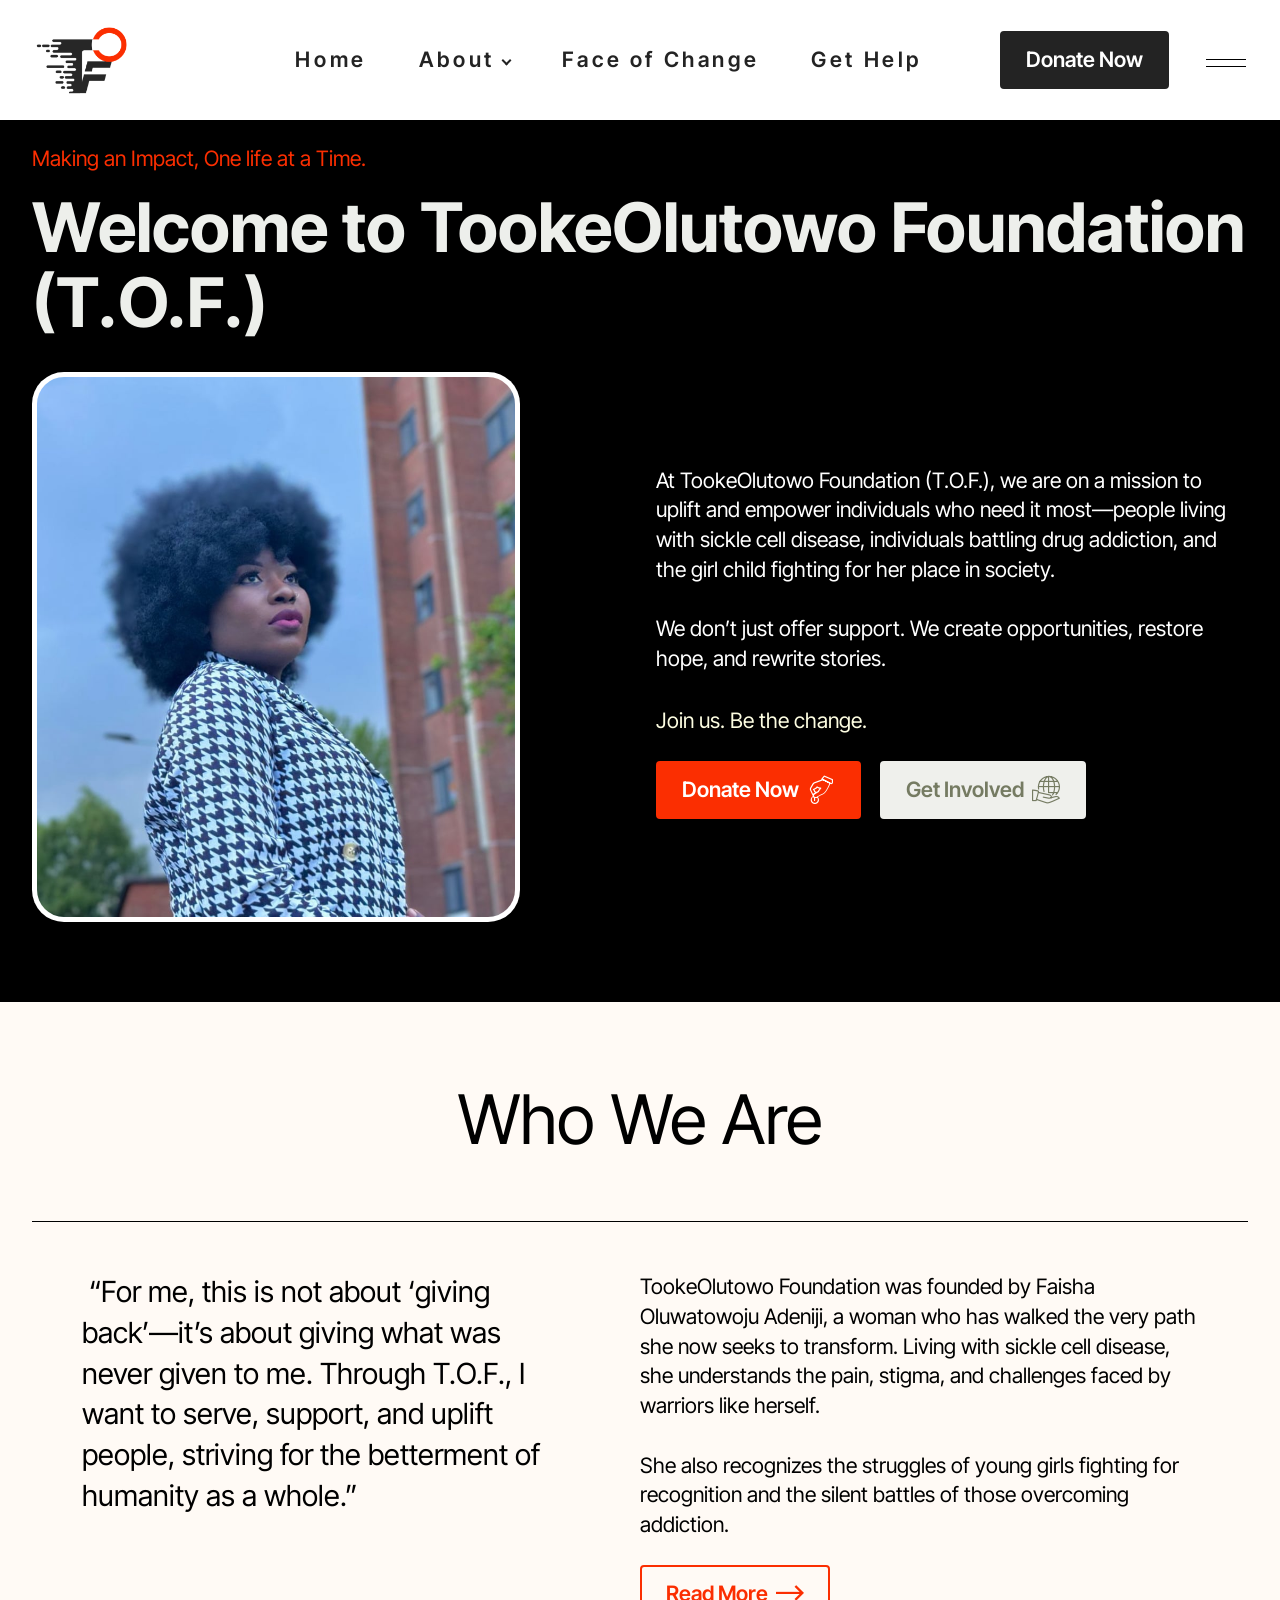
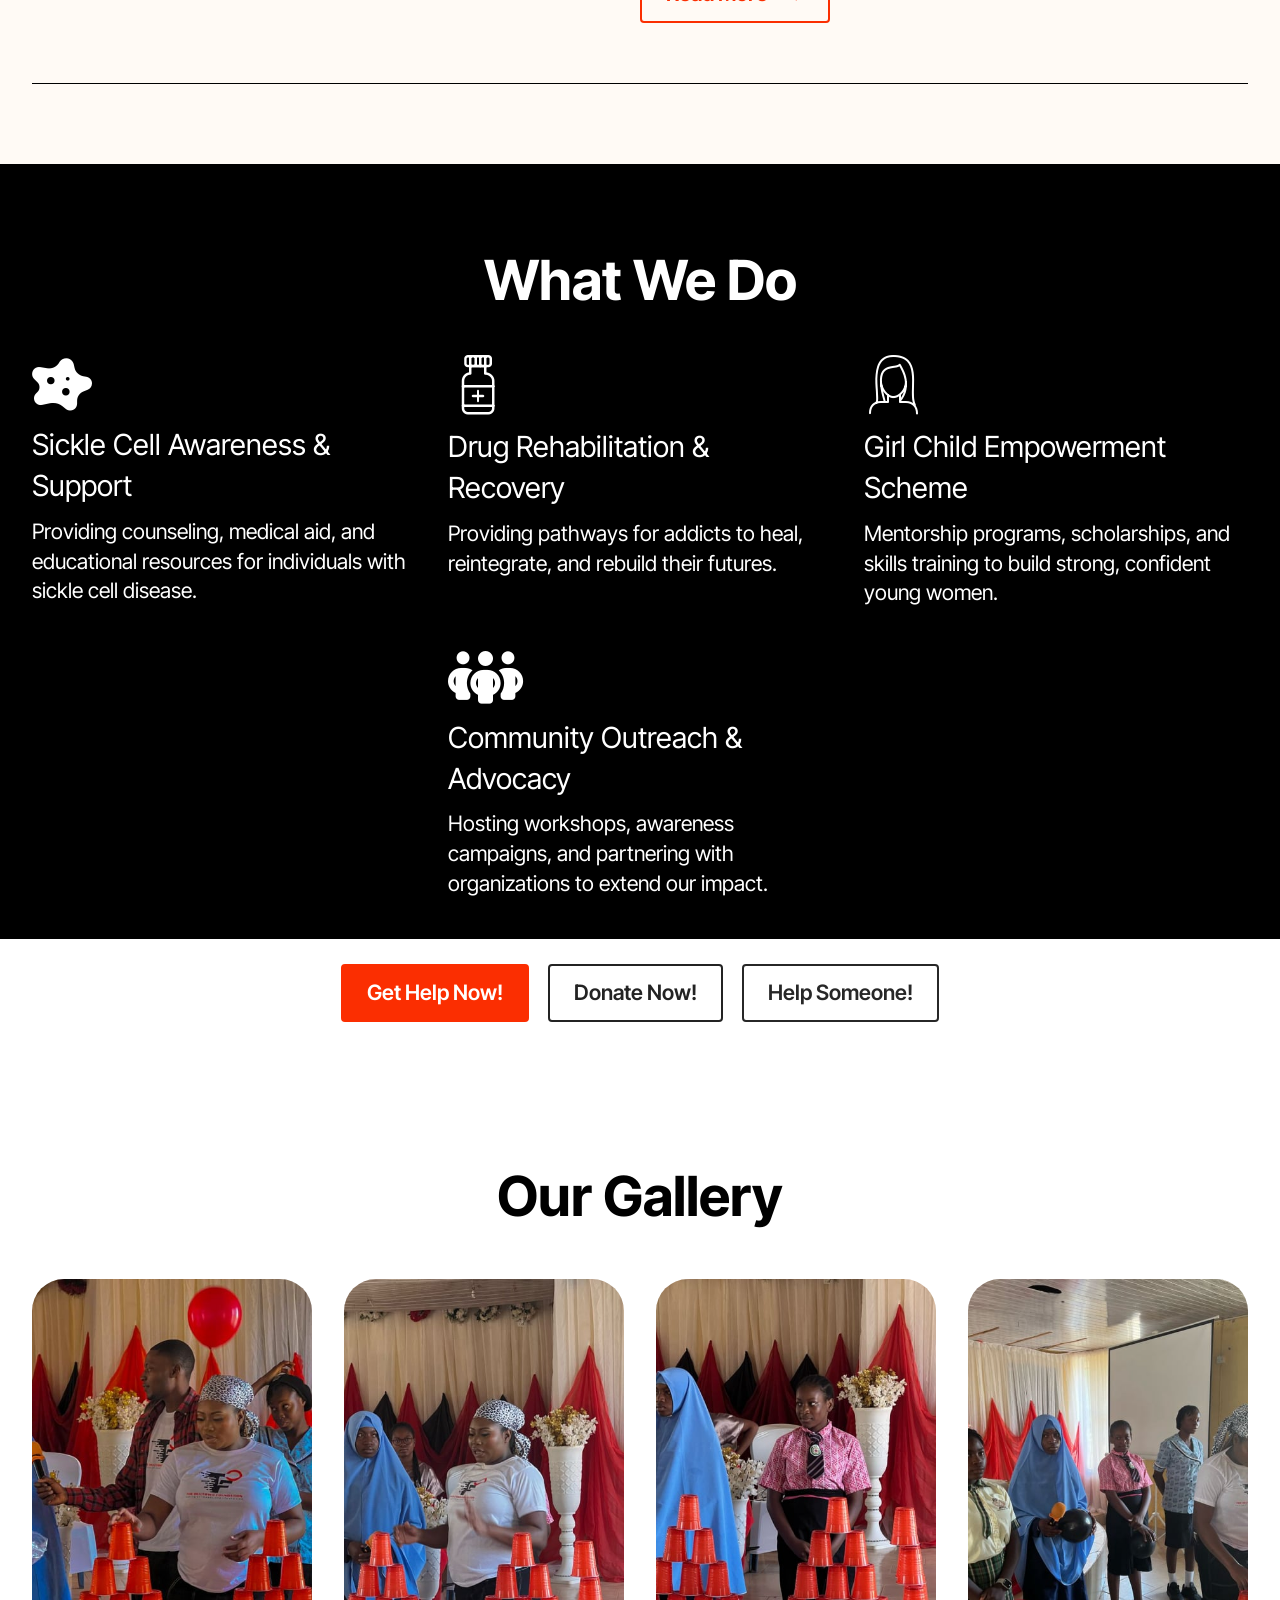
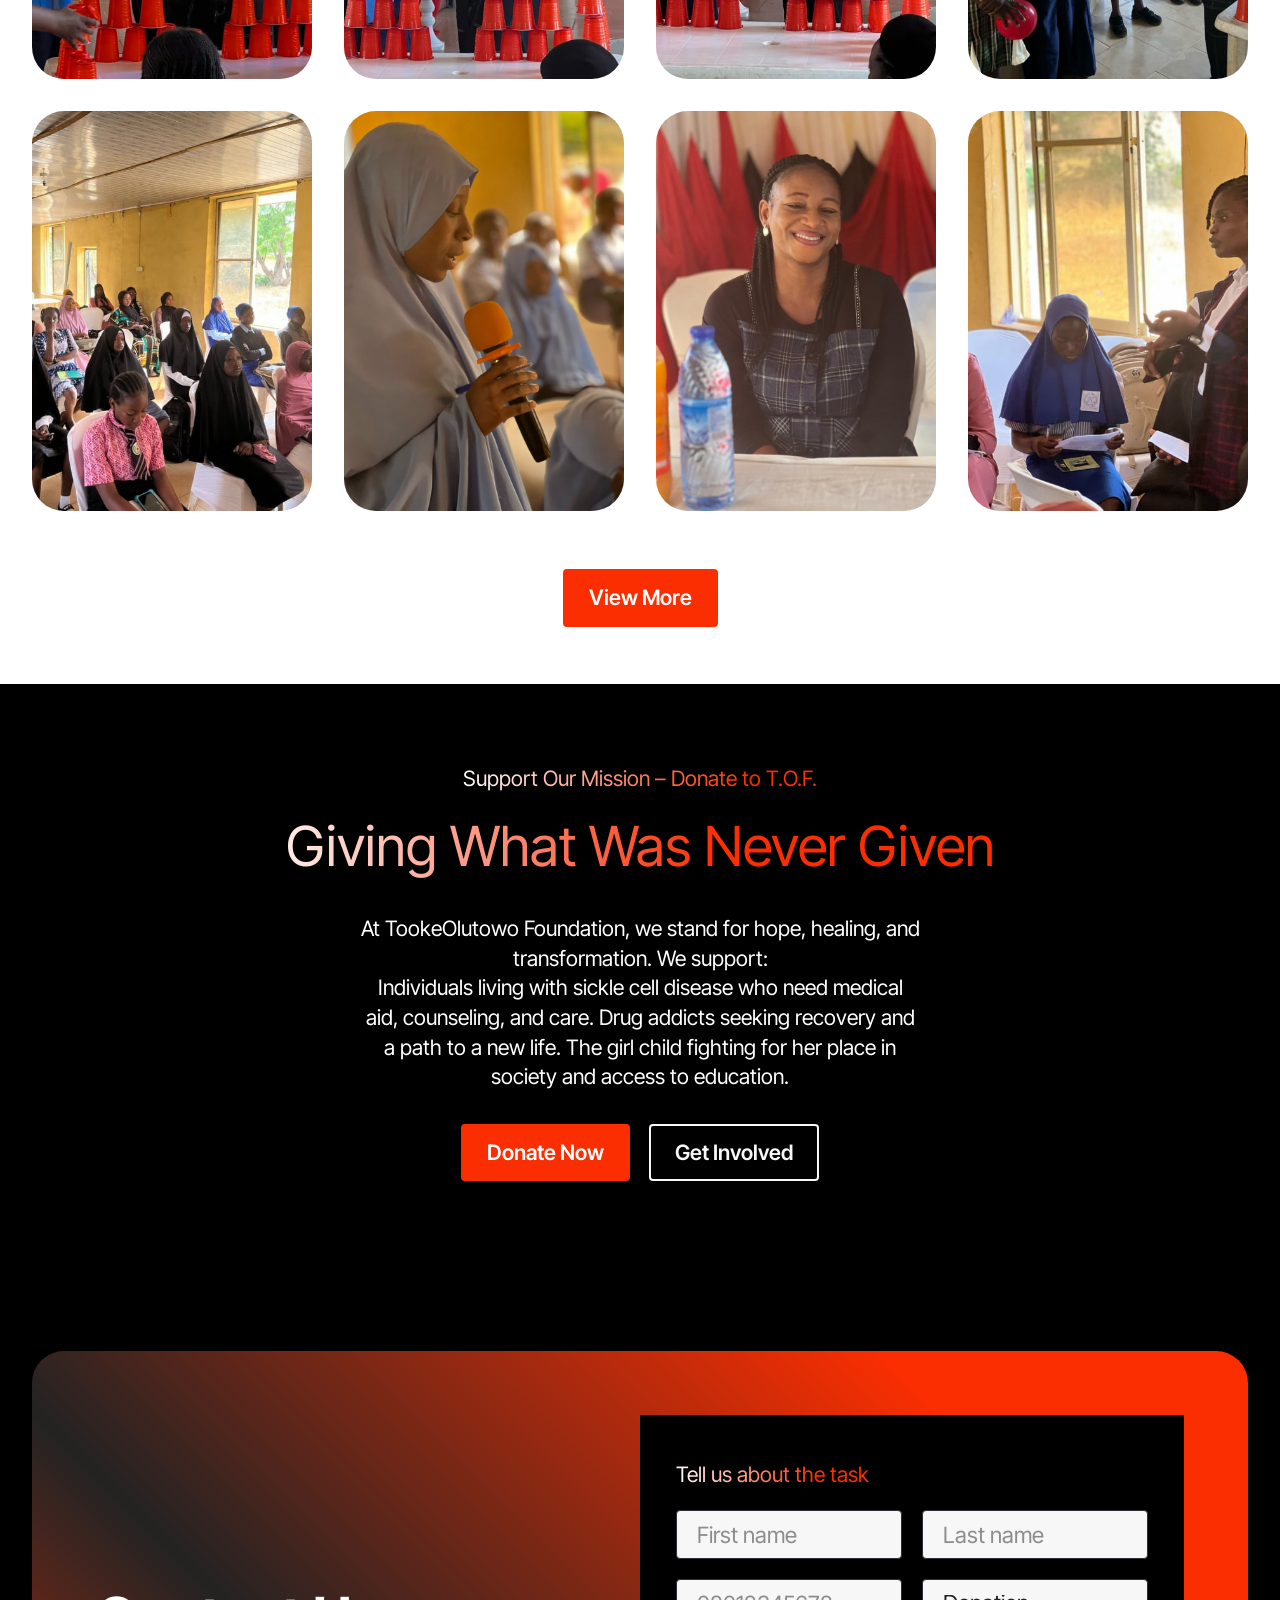
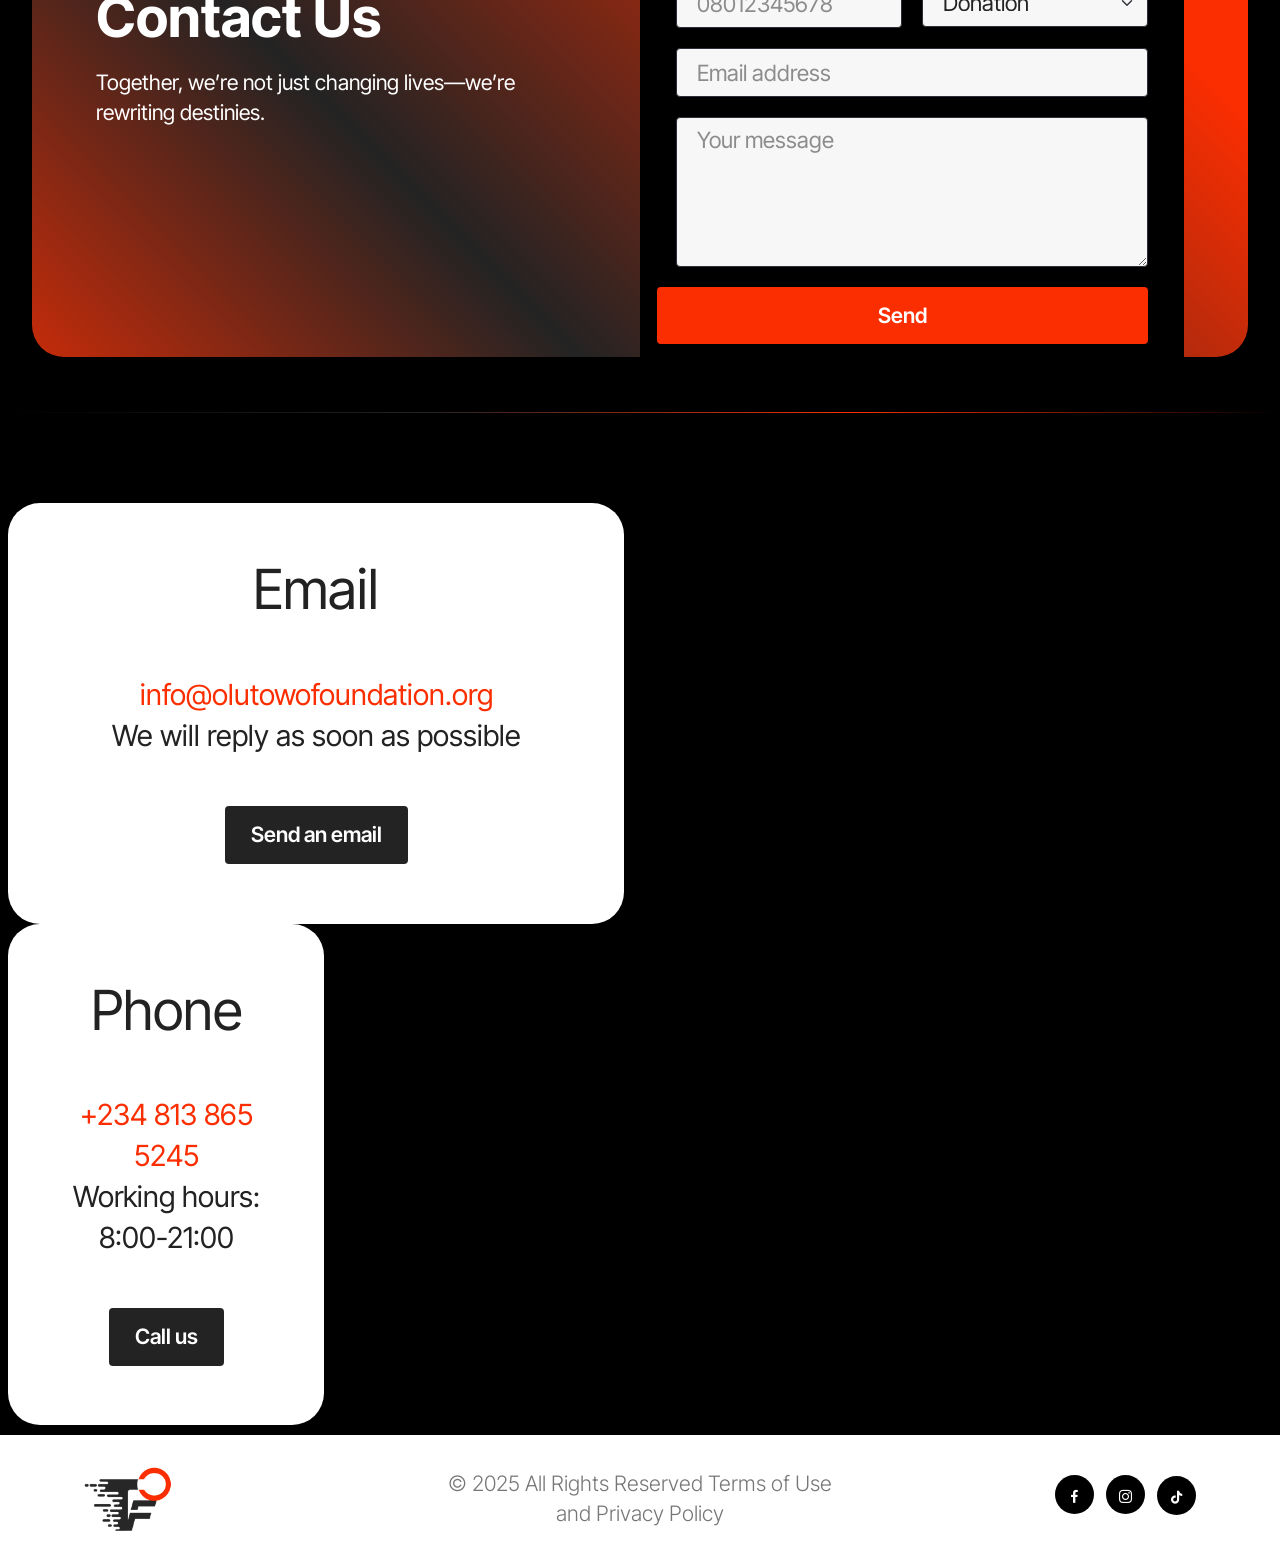
==== commit 8cb90a39: "Update index.html" ====
--- a/index.html
+++ b/index.html
@@ -29,7 +29,7 @@
   <link rel="stylesheet" href="assets/recaptcha.css">
   <link rel="preload" href="https://fonts.googleapis.com/css?family=Inter+Tight:100,200,300,400,500,600,700,800,900,100i,200i,300i,400i,500i,600i,700i,800i,900i&display=swap" as="style" onload="this.onload=null;this.rel='stylesheet'">
   <noscript><link rel="stylesheet" href="https://fonts.googleapis.com/css?family=Inter+Tight:100,200,300,400,500,600,700,800,900,100i,200i,300i,400i,500i,600i,700i,800i,900i&display=swap"></noscript>
-  <link rel="preload" as="style" href="assets/mobirise/css/mbr-additional.css?v=hemnX2"><link rel="stylesheet" href="assets/mobirise/css/mbr-additional.css?v=hemnX2" type="text/css">
+  <link rel="preload" as="style" href="assets/mobirise/css/mbr-additional.css?v=acT0y2"><link rel="stylesheet" href="assets/mobirise/css/mbr-additional.css?v=acT0y2" type="text/css">
 
   
   
@@ -61,8 +61,8 @@
             </button>
             <div class="collapse navbar-collapse" id="navbarSupportedContent">
                 <ul class="navbar-nav nav-dropdown" data-app-modern-menu="true"><li class="nav-item"><a class="nav-link link text-primary display-4" href="index.html">Home</a></li>
-                    <li class="nav-item dropdown" style="
-"><a class="nav-link link text-primary dropdown-toggle show display-4" href="#" data-toggle="dropdown-submenu" data-bs-toggle="dropdown" data-bs-auto-close="outside" aria-expanded="false">About</a><div class="dropdown-menu show" aria-labelledby="dropdown-832" data-bs-popper="none"><a class="text-primary dropdown-item display-4" href="about.html"><strong>About Us</strong></a><a class="text-primary dropdown-item display-4" href="features.html"><strong>Our Feature&nbsp;</strong></a><a class="text-primary dropdown-item display-4" href="get_involved.html"><strong>Get Involve</strong></a></div></li><li class="nav-item"><a class="nav-link link text-primary display-4" href="faceofchange.html">Face of Change</a></li><li class="nav-item"><a class="nav-link link text-primary display-4" href="get_help.html">Get Help</a></li></ul>
+                    <li class="nav-item dropdown open" style="
+"><a class="nav-link link text-primary dropdown-toggle display-4" href="#" data-toggle="dropdown-submenu" data-bs-toggle="dropdown" data-bs-auto-close="outside" aria-expanded="true">About</a><div class="dropdown-menu" aria-labelledby="dropdown-832"><a class="text-primary dropdown-item display-4" href="about.html"><strong>About Us</strong></a><a class="text-primary dropdown-item display-4" href="features.html"><strong>Our Feature&nbsp;</strong></a><a class="text-primary dropdown-item display-4" href="get_involved.html"><strong>Get Involve</strong></a></div></li><li class="nav-item"><a class="nav-link link text-primary display-4" href="faceofchange.html">Face of Change</a></li><li class="nav-item"><a class="nav-link link text-primary display-4" href="get_help.html">Get Help</a></li></ul>
                 
                 
                 <div class="navbar-buttons mbr-section-btn"><a class="btn btn-black display-4" href="donation.html">Donate Now</a></div>
@@ -378,7 +378,7 @@
                     </div>
                     <div class="mbr-form form-wrapper" data-form-type="formoid">
 <!--Formbuilder Form-->
-<form action="https://mobirise.eu/" method="POST" class="mbr-form form-with-styler" data-form-title="Form Name"><input type="hidden" name="email" data-form-email="true" value="RCKvrA+22oMZ7N/VRB/GsSZrywYVeUU/s8ldN4P0gVZSxjV5sokT3WCQ5Sf8uwCi+ELwuhaS1AOGRLX0PWDEDhBWCe4XEh/uVvpmDu4a1bVvYunoWFA+O8cwEjk3pnPE.4Oe8QHtev2AGk4DebaXoDofnDuS39OX+uMquIQgmCg91nlm3B3eA0RwPKcRh1+1ZZ8ZdXt3T/pZg6+jUoF9+hVC/XBRxX5JSq1ZT3ZsPkGAvFR1Jw+R+eXMAevQwm3yV">
+<form action="https://mobirise.eu/" method="POST" class="mbr-form form-with-styler" data-form-title="Form Name"><input type="hidden" name="email" data-form-email="true" value="Bch0XLk3s5aFJ3wk5lGAlHK5ntMeyD+Ay2Teabq39ani/q9s4+Lk6cxcxnHieiDiaim9V/y56rXuMx18NFmGnJpnHmQGm3bsXicKlOrGn9rWsZ1nrR+dsoEhksi3OKV0.RPiVX7zycjuwgLK/aUsPn04kVfnus/1IQv67HI0oOwILWkcDujmFbQ0KvdZziP0wKLo5hn/iN7ga/RFWtW/mEiC8wvbGIiUYNwotV5oyMyUFhdfH95vjPhQ7qWa9HShX">
 <div class="row">
 <div hidden="hidden" data-form-alert="" class="alert alert-success col-12">Thanks for filling out the form!</div>
 <div hidden="hidden" data-form-alert-danger="" class="alert alert-danger col-12"> Oops...! some problem! </div>
@@ -430,19 +430,18 @@
     <div class="container-fluid">
         <div class="row">
             <div class="col-12 col-lg-6 card">
-                <div class="item-wrapper">
-                    <div class="content-wrap">
-                        <h2 class="mbr-section-title mbr-fonts-style display-2"> Email
-                        </h2>
-                        <p class="mbr-link mbr-fonts-style display-5">
-                            <a href="mailto:talk.to.towo@gmail.com" class="text-secondary">talk.to.towo@gmail.com</a></p>
-                        <p class="mbr-desc mbr-fonts-style display-5">
-                            We will reply as soon as possible
-                        </p>
-                        <div class="mbr-section-btn"><a class="btn btn-black display-4" href="mailto:talk.to.towo@gmail.com">
-                                Send an email
-                            </a></div>
-                    </div>
+            <div class="item-wrapper">
+                <div class="content-wrap">
+                    <h2 class="mbr-section-title mbr-fonts-style display-2"> Email
+                    </h2>
+                    <p class="mbr-link mbr-fonts-style display-5">
+                        <a href="mailto:info@olutowofoundation.org" class="text-secondary">info@olutowofoundation.org</a></p>
+                    <p class="mbr-desc mbr-fonts-style display-5">
+                        We will reply as soon as possible
+                    </p>
+                    <div class="mbr-section-btn"><a class="btn btn-primary display-4" href="mailto:info@olutowofoundation.org">
+                            Send an email
+                        </a></div>
                 </div>
             </div>
             <div class="col-12 col-lg-6 card">
@@ -523,4 +522,4 @@
     <input name="animation" type="hidden">
   
 </body>
-</html>+</html>
--- a/assets/mobirise/css/mbr-additional.css
+++ b/assets/mobirise/css/mbr-additional.css
@@ -3682,18 +3682,6 @@
 }
 .cid-uFk2BmZnuz .mbr-section-title {
   color: #000000;
-}
-#custom-html-2y {
-  /* Type valid CSS here */
-}
-#custom-html-2y div {
-  padding: 80px 0;
-  color: #777;
-  text-align: center;
-}
-#custom-html-2y p {
-  font-size: 60px;
-  color: #777;
 }
 .cid-uFdALpxqIZ {
   padding-top: 0rem;
--- a/assets/mobirise/css/mbr-additional.css
+++ b/assets/mobirise/css/mbr-additional.css
@@ -3682,18 +3682,6 @@
 }
 .cid-uFk2BmZnuz .mbr-section-title {
   color: #000000;
-}
-#custom-html-2y {
-  /* Type valid CSS here */
-}
-#custom-html-2y div {
-  padding: 80px 0;
-  color: #777;
-  text-align: center;
-}
-#custom-html-2y p {
-  font-size: 60px;
-  color: #777;
 }
 .cid-uFdALpxqIZ {
   padding-top: 0rem;
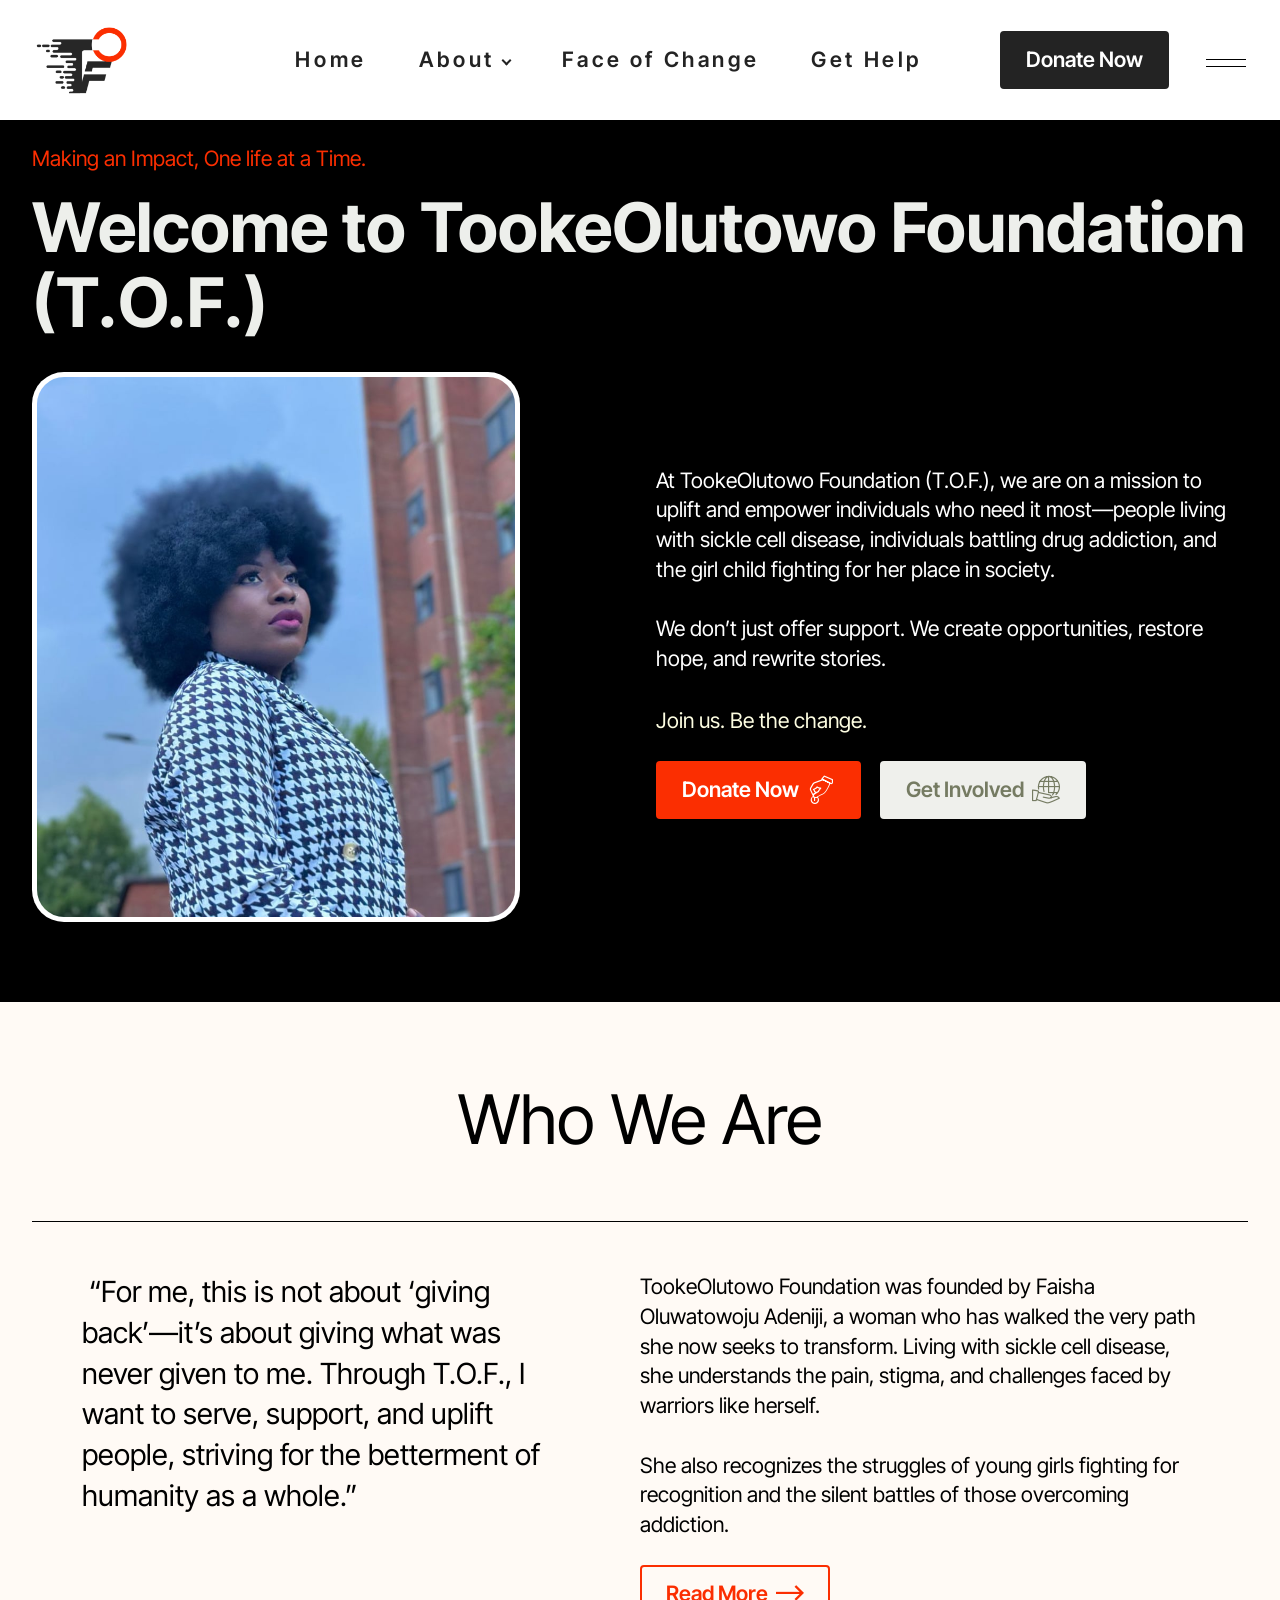
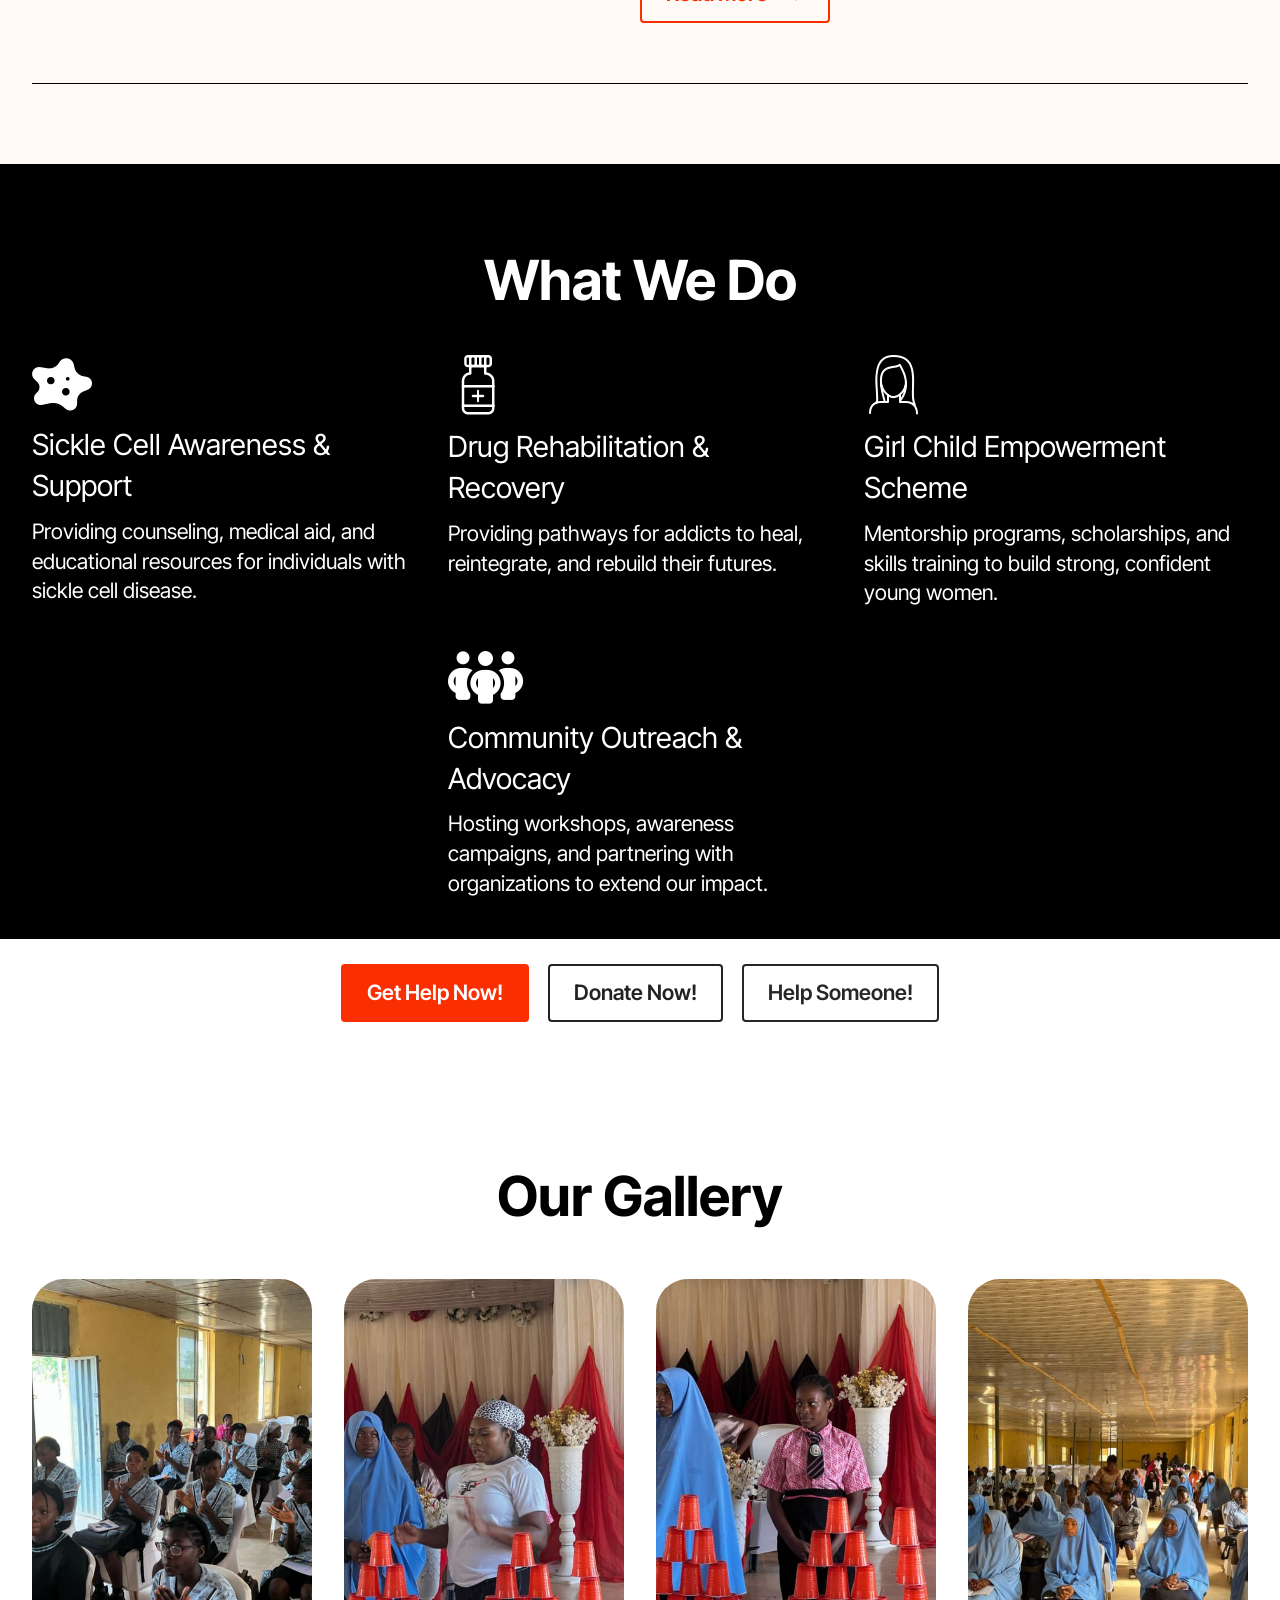
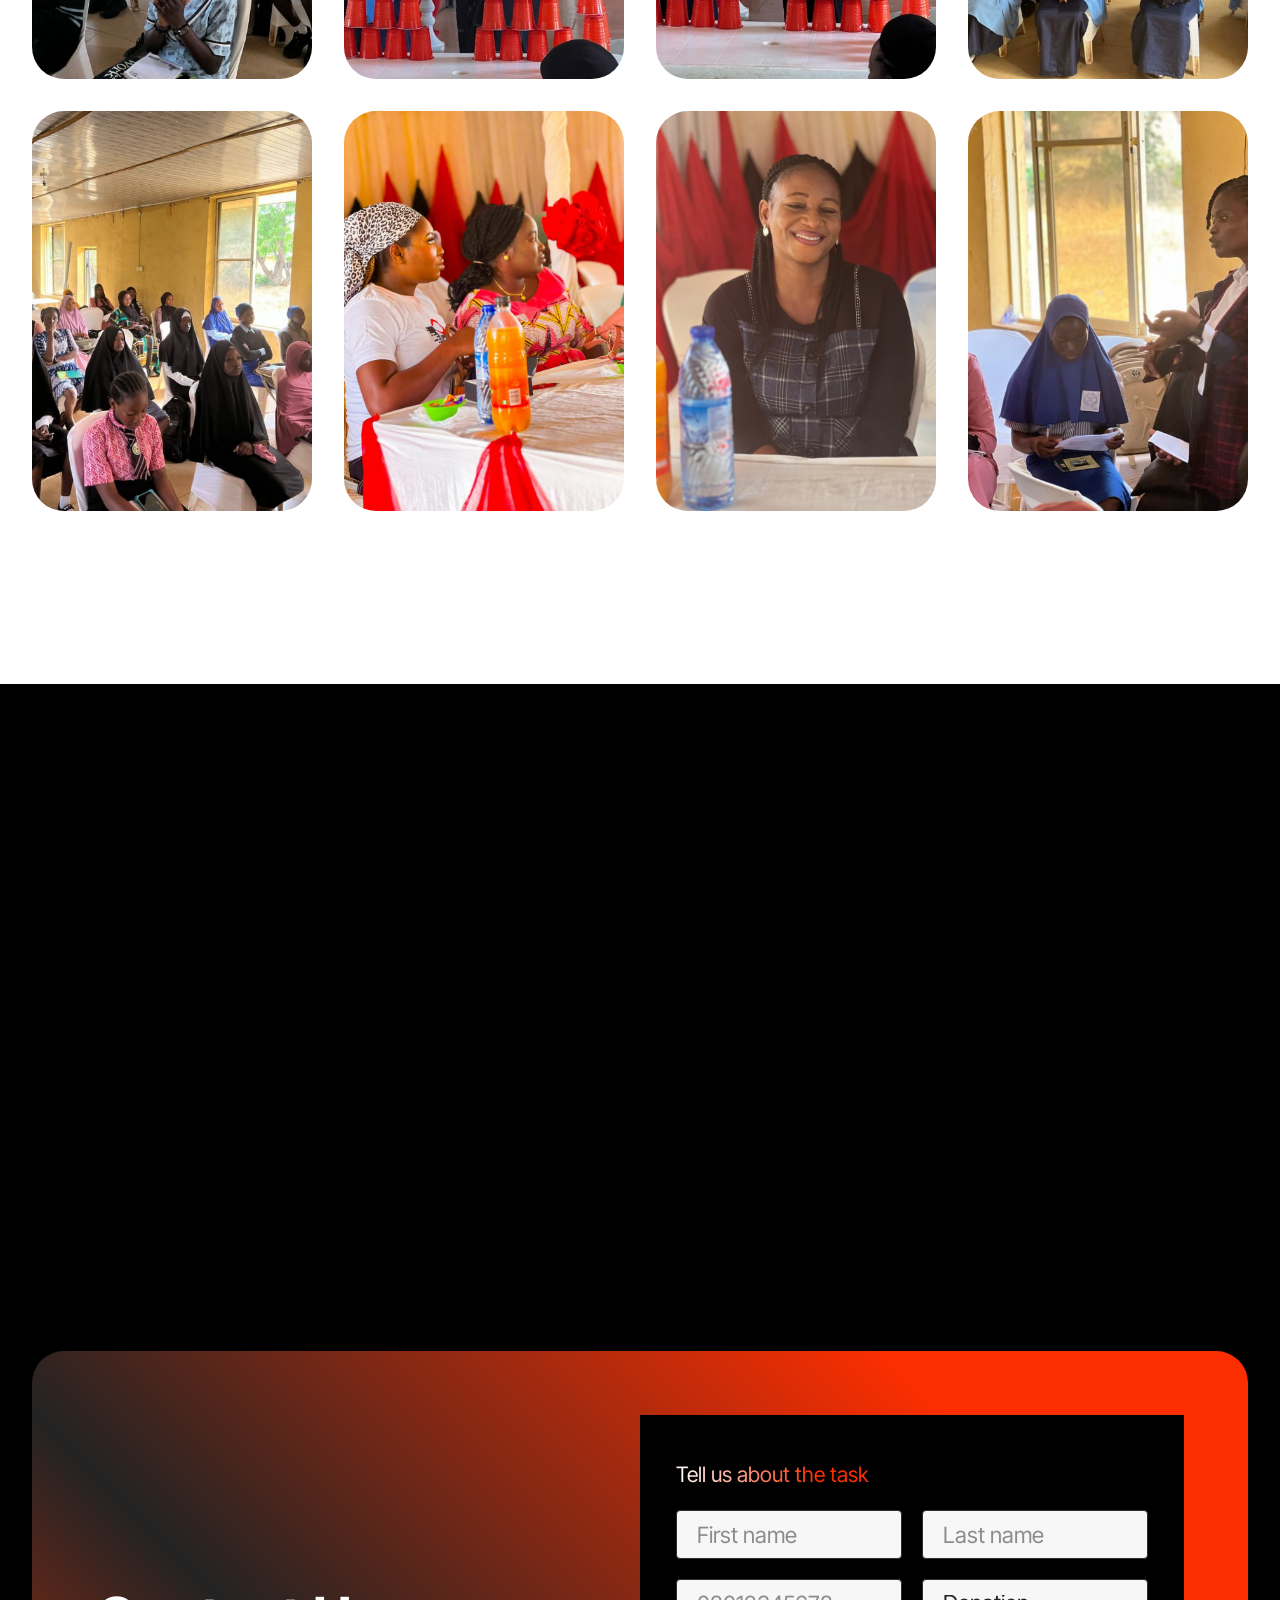
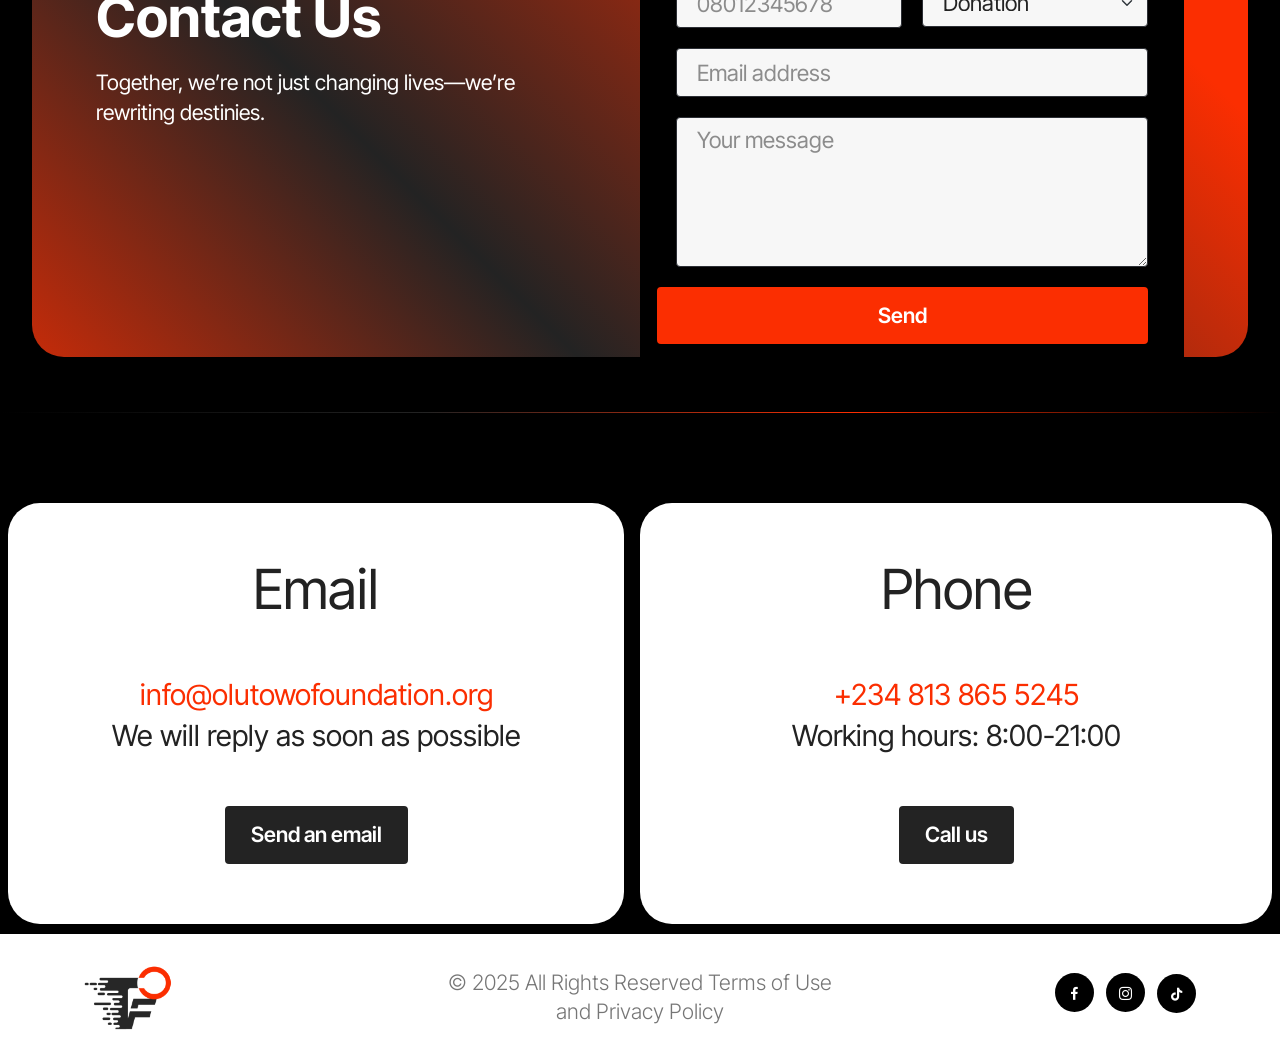
==== commit e4217c33: "Add files via upload" ====
--- a/index.html
+++ b/index.html
@@ -24,12 +24,15 @@
   <link rel="stylesheet" href="assets/animatecss/animate.css">
   <link rel="stylesheet" href="assets/smart-cart/minicart-theme.css">
   <link rel="stylesheet" href="assets/dropdown/css/style.css">
+  <link rel="stylesheet" href="assets/formstyler/jquery.formstyler.css">
+  <link rel="stylesheet" href="assets/formstyler/jquery.formstyler.theme.css">
+  <link rel="stylesheet" href="assets/datepicker/jquery.datetimepicker.min.css">
   <link rel="stylesheet" href="assets/socicon/css/styles.css">
   <link rel="stylesheet" href="assets/theme/css/style.css">
   <link rel="stylesheet" href="assets/recaptcha.css">
   <link rel="preload" href="https://fonts.googleapis.com/css?family=Inter+Tight:100,200,300,400,500,600,700,800,900,100i,200i,300i,400i,500i,600i,700i,800i,900i&display=swap" as="style" onload="this.onload=null;this.rel='stylesheet'">
   <noscript><link rel="stylesheet" href="https://fonts.googleapis.com/css?family=Inter+Tight:100,200,300,400,500,600,700,800,900,100i,200i,300i,400i,500i,600i,700i,800i,900i&display=swap"></noscript>
-  <link rel="preload" as="style" href="assets/mobirise/css/mbr-additional.css?v=acT0y2"><link rel="stylesheet" href="assets/mobirise/css/mbr-additional.css?v=acT0y2" type="text/css">
+  <link rel="preload" as="style" href="assets/mobirise/css/mbr-additional.css?v=hANjGv"><link rel="stylesheet" href="assets/mobirise/css/mbr-additional.css?v=hANjGv" type="text/css">
 
   
   
@@ -61,7 +64,7 @@
             </button>
             <div class="collapse navbar-collapse" id="navbarSupportedContent">
                 <ul class="navbar-nav nav-dropdown" data-app-modern-menu="true"><li class="nav-item"><a class="nav-link link text-primary display-4" href="index.html">Home</a></li>
-                    <li class="nav-item dropdown open" style="
+                    <li class="nav-item dropdown" style="
 "><a class="nav-link link text-primary dropdown-toggle display-4" href="#" data-toggle="dropdown-submenu" data-bs-toggle="dropdown" data-bs-auto-close="outside" aria-expanded="true">About</a><div class="dropdown-menu" aria-labelledby="dropdown-832"><a class="text-primary dropdown-item display-4" href="about.html"><strong>About Us</strong></a><a class="text-primary dropdown-item display-4" href="features.html"><strong>Our Feature&nbsp;</strong></a><a class="text-primary dropdown-item display-4" href="get_involved.html"><strong>Get Involve</strong></a></div></li><li class="nav-item"><a class="nav-link link text-primary display-4" href="faceofchange.html">Face of Change</a></li><li class="nav-item"><a class="nav-link link text-primary display-4" href="get_help.html">Get Help</a></li></ul>
                 
                 
@@ -268,7 +271,7 @@
             <div class="item features-image col-12 col-md-6 col-lg-3 active">
                 <div class="item-wrapper">
                     <div class="item-img">
-                        <img src="assets/images/whatsapp-image-2025-03-10-at-21.34.56-a5e3f8c2-838x629.jpg" alt="View 1" title="" data-slide-to="0" data-bs-slide-to="0">
+                        <img src="assets/images/whatsapp-image-2025-03-13-at-23.02.16-70c22c0c-838x629.jpg" alt="View 1" title="" data-slide-to="0" data-bs-slide-to="0">
                     </div>
                 </div>
             </div><div class="item features-image col-12 col-md-6 col-lg-3">
@@ -290,7 +293,7 @@
             <div class="item features-image col-12 col-md-6 col-lg-3">
                 <div class="item-wrapper">
                     <div class="item-img">
-                        <img src="assets/images/whatsapp-image-2025-03-13-at-23.02.17-e9012e2e-838x629.jpg" alt="Games" title="" data-slide-to="3" data-bs-slide-to="3">
+                        <img src="assets/images/whatsapp-image-2025-03-13-at-23.02.16-d98bb695-838x629.jpg" alt="Games" title="" data-slide-to="3" data-bs-slide-to="3">
                     </div>
                 </div>
             </div><div class="item features-image col-12 col-md-6 col-lg-3">
@@ -303,17 +306,17 @@
             <div class="item features-image col-12 col-md-6 col-lg-3">
                 <div class="item-wrapper">
                     <div class="item-img">
-                        <img src="assets/images/whatsapp-image-2025-03-13-at-23.03.23-9df54f93-838x1117.jpg" alt="Teaching" title="" data-slide-to="5" data-bs-slide-to="5">
-                    </div>
-                </div>
-            </div>
-            <div class="item features-image col-12 col-md-6 col-lg-3">
+                        <img src="assets/images/whatsapp-image-2025-03-10-at-21.34.57-031fb1b2-810x1080.jpg" alt="Teaching" title="" data-slide-to="5" data-bs-slide-to="5">
+                    </div>
+                </div>
+            </div><div class="item features-image col-12 col-md-6 col-lg-3">
                 <div class="item-wrapper">
                     <div class="item-img">
                         <img src="assets/images/whatsapp-image-2025-01-29-at-09.46.56-92db5a3d-838x1117.jpg" alt="Our Mentor" title="" data-slide-to="6" data-bs-slide-to="6">
                     </div>
                 </div>
             </div>
+            
             <div class="item features-image col-12 col-md-6 col-lg-3">
                 <div class="item-wrapper">
                     <div class="item-img">
@@ -378,7 +381,7 @@
                     </div>
                     <div class="mbr-form form-wrapper" data-form-type="formoid">
 <!--Formbuilder Form-->
-<form action="https://mobirise.eu/" method="POST" class="mbr-form form-with-styler" data-form-title="Form Name"><input type="hidden" name="email" data-form-email="true" value="Bch0XLk3s5aFJ3wk5lGAlHK5ntMeyD+Ay2Teabq39ani/q9s4+Lk6cxcxnHieiDiaim9V/y56rXuMx18NFmGnJpnHmQGm3bsXicKlOrGn9rWsZ1nrR+dsoEhksi3OKV0.RPiVX7zycjuwgLK/aUsPn04kVfnus/1IQv67HI0oOwILWkcDujmFbQ0KvdZziP0wKLo5hn/iN7ga/RFWtW/mEiC8wvbGIiUYNwotV5oyMyUFhdfH95vjPhQ7qWa9HShX">
+<form action="https://mobirise.eu/" method="POST" class="mbr-form form-with-styler" data-form-title="Form Name"><input type="hidden" name="email" data-form-email="true" value="SNgGgXpmrppmUN9dGVGIHmeCVZN6l3Gt/JfLhrGyDlRRLrycaTl1Ol+RRSiwppvs0ynRqGZDCpxBtyuHfdrXy5M5hbhMfvE4xJgKiG/HDW0lKj/4urCeBEV0imWIPHMJ.JW1lWaJWHopG72zxdQEe92lamrc61DDMO1HqhRy5x48Vd+QRRl19No2lhioPyjcSYbRJPYIxcP+4nsNj1TFtD/ADyx+/mrhDyxR4k/6uR+B6lIl7rn8U6B/F2pbu7zlb">
 <div class="row">
 <div hidden="hidden" data-form-alert="" class="alert alert-success col-12">Thanks for filling out the form!</div>
 <div hidden="hidden" data-form-alert-danger="" class="alert alert-danger col-12"> Oops...! some problem! </div>
@@ -430,18 +433,19 @@
     <div class="container-fluid">
         <div class="row">
             <div class="col-12 col-lg-6 card">
-            <div class="item-wrapper">
-                <div class="content-wrap">
-                    <h2 class="mbr-section-title mbr-fonts-style display-2"> Email
-                    </h2>
-                    <p class="mbr-link mbr-fonts-style display-5">
-                        <a href="mailto:info@olutowofoundation.org" class="text-secondary">info@olutowofoundation.org</a></p>
-                    <p class="mbr-desc mbr-fonts-style display-5">
-                        We will reply as soon as possible
-                    </p>
-                    <div class="mbr-section-btn"><a class="btn btn-primary display-4" href="mailto:info@olutowofoundation.org">
-                            Send an email
-                        </a></div>
+                <div class="item-wrapper">
+                    <div class="content-wrap">
+                        <h2 class="mbr-section-title mbr-fonts-style display-2"> Email
+                        </h2>
+                        <p class="mbr-link mbr-fonts-style display-5">
+                            <a href="mailto:info@olutowofoundation.org" class="text-secondary text-primary">info@olutowofoundation.org</a></p>
+                        <p class="mbr-desc mbr-fonts-style display-5">
+                            We will reply as soon as possible
+                        </p>
+                        <div class="mbr-section-btn"><a class="btn btn-black display-4" href="mailto:talk.to.towo@gmail.com">
+                                Send an email
+                            </a></div>
+                    </div>
                 </div>
             </div>
             <div class="col-12 col-lg-6 card">
@@ -512,6 +516,8 @@
   <script src="assets/smart-cart/minicart.js"></script>
   <script src="assets/smart-cart/minicart-customizer.js"></script>
   <script src="assets/dropdown/js/navbar-dropdown.js"></script>
+  <script src="assets/formstyler/jquery.formstyler.min.js"></script>
+  <script src="assets/datepicker/jquery.datetimepicker.full.js"></script>
   <script src="assets/playervimeo/vimeo_player.js"></script>
   <script src="assets/theme/js/script.js"></script>
   <script src="assets/formoid.min.js"></script>
@@ -522,4 +528,4 @@
     <input name="animation" type="hidden">
   
 </body>
-</html>
+</html>
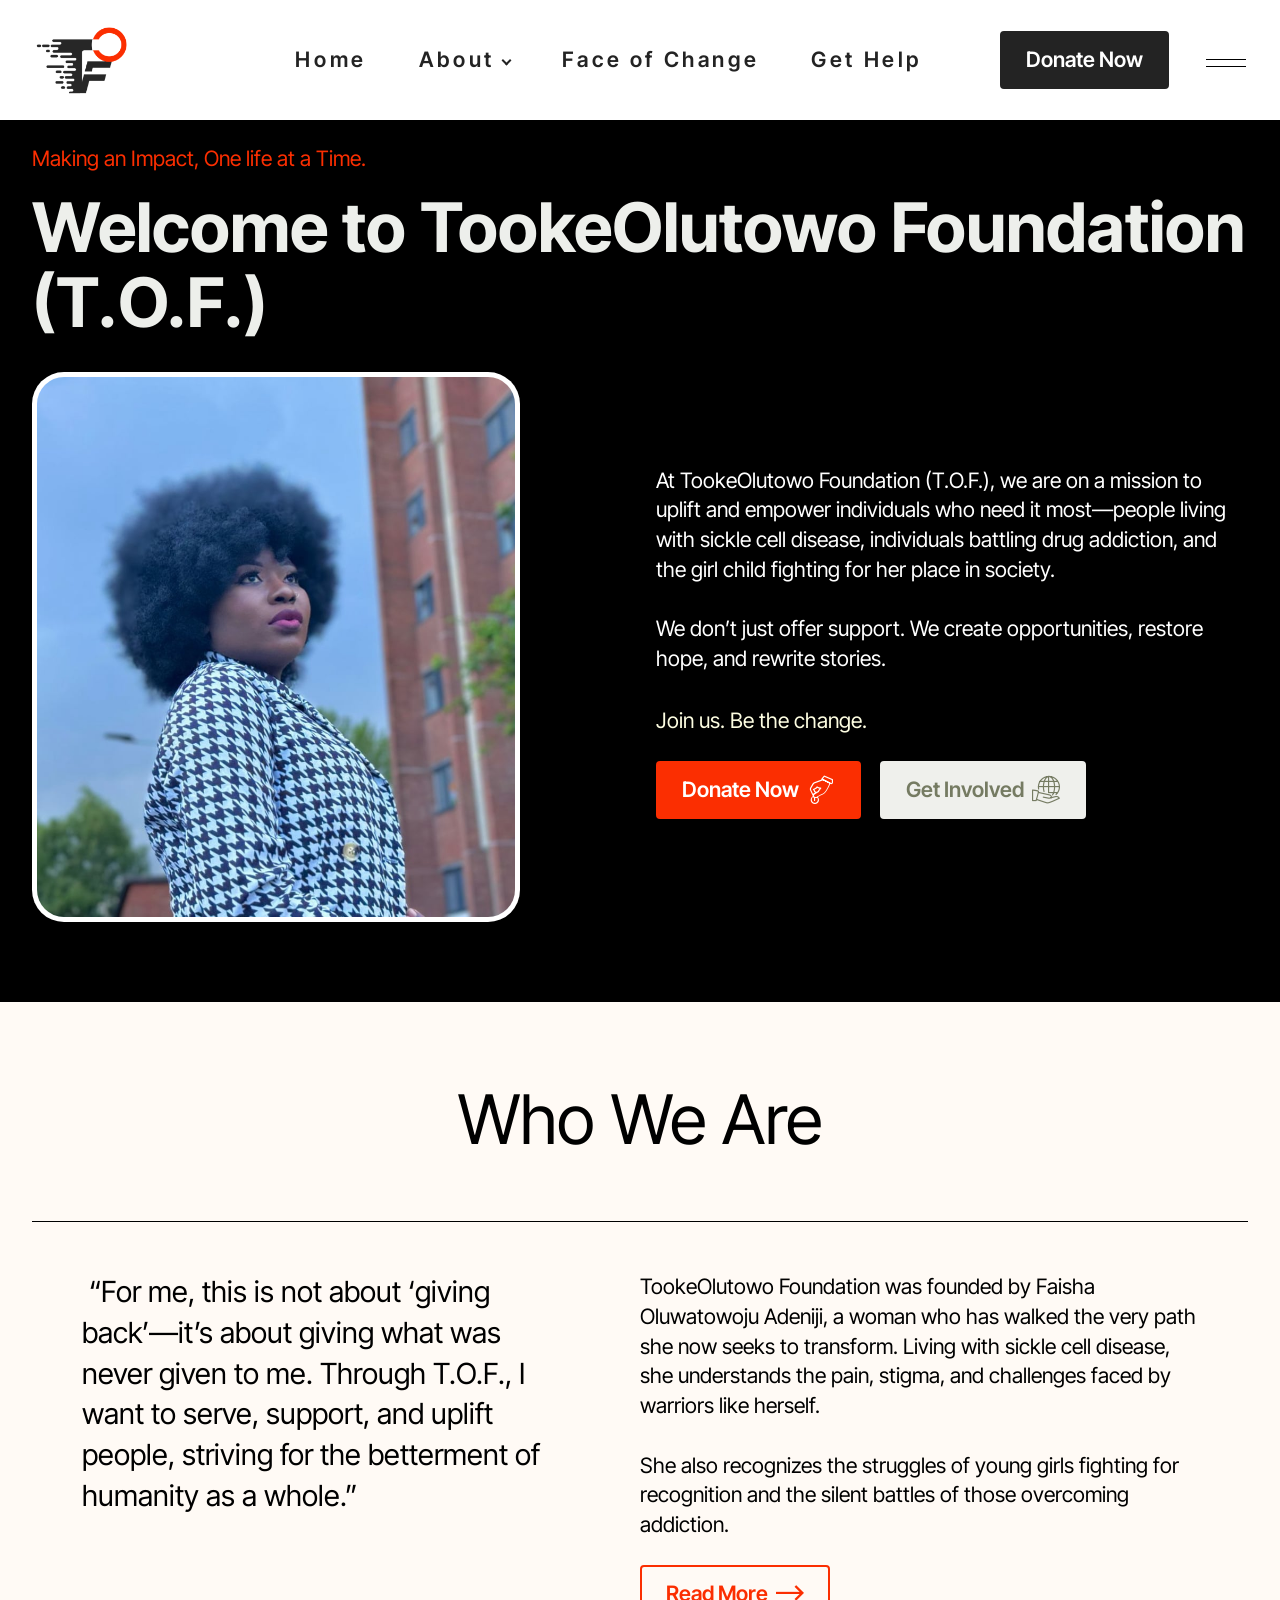
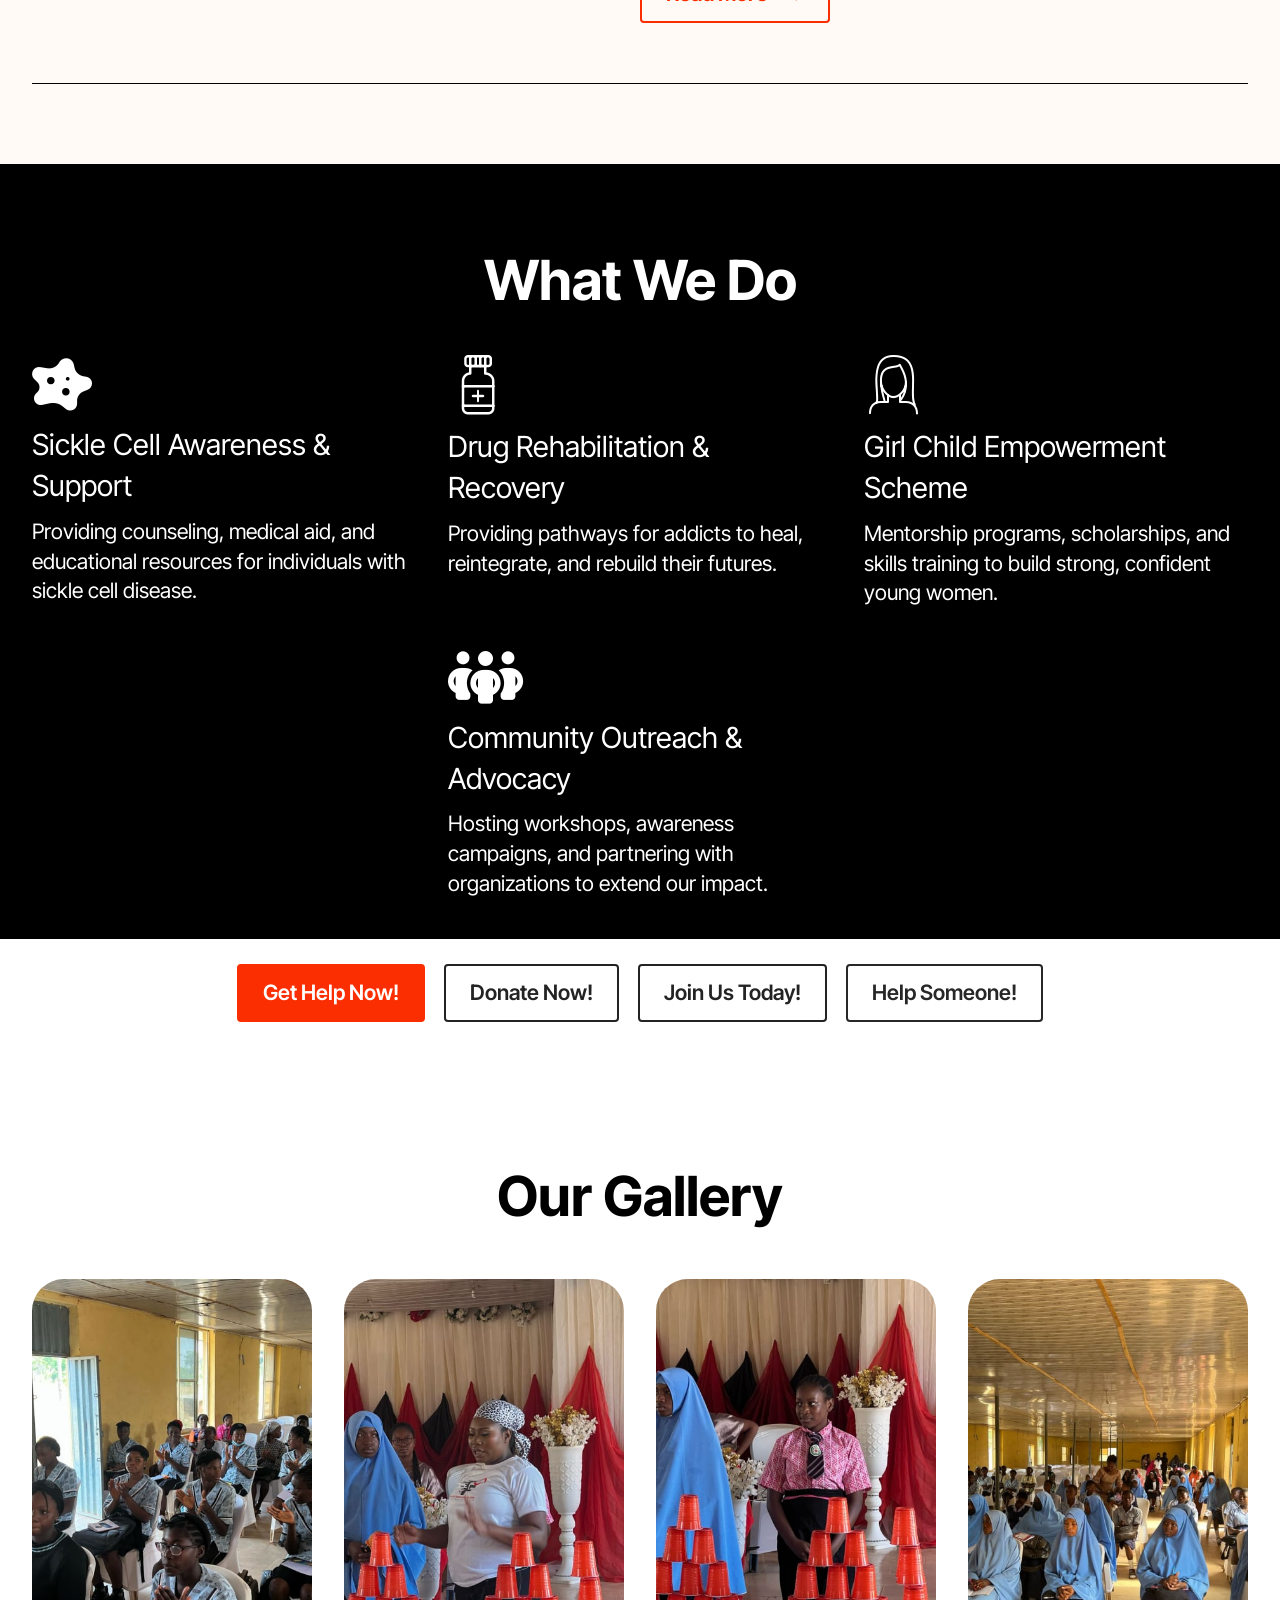
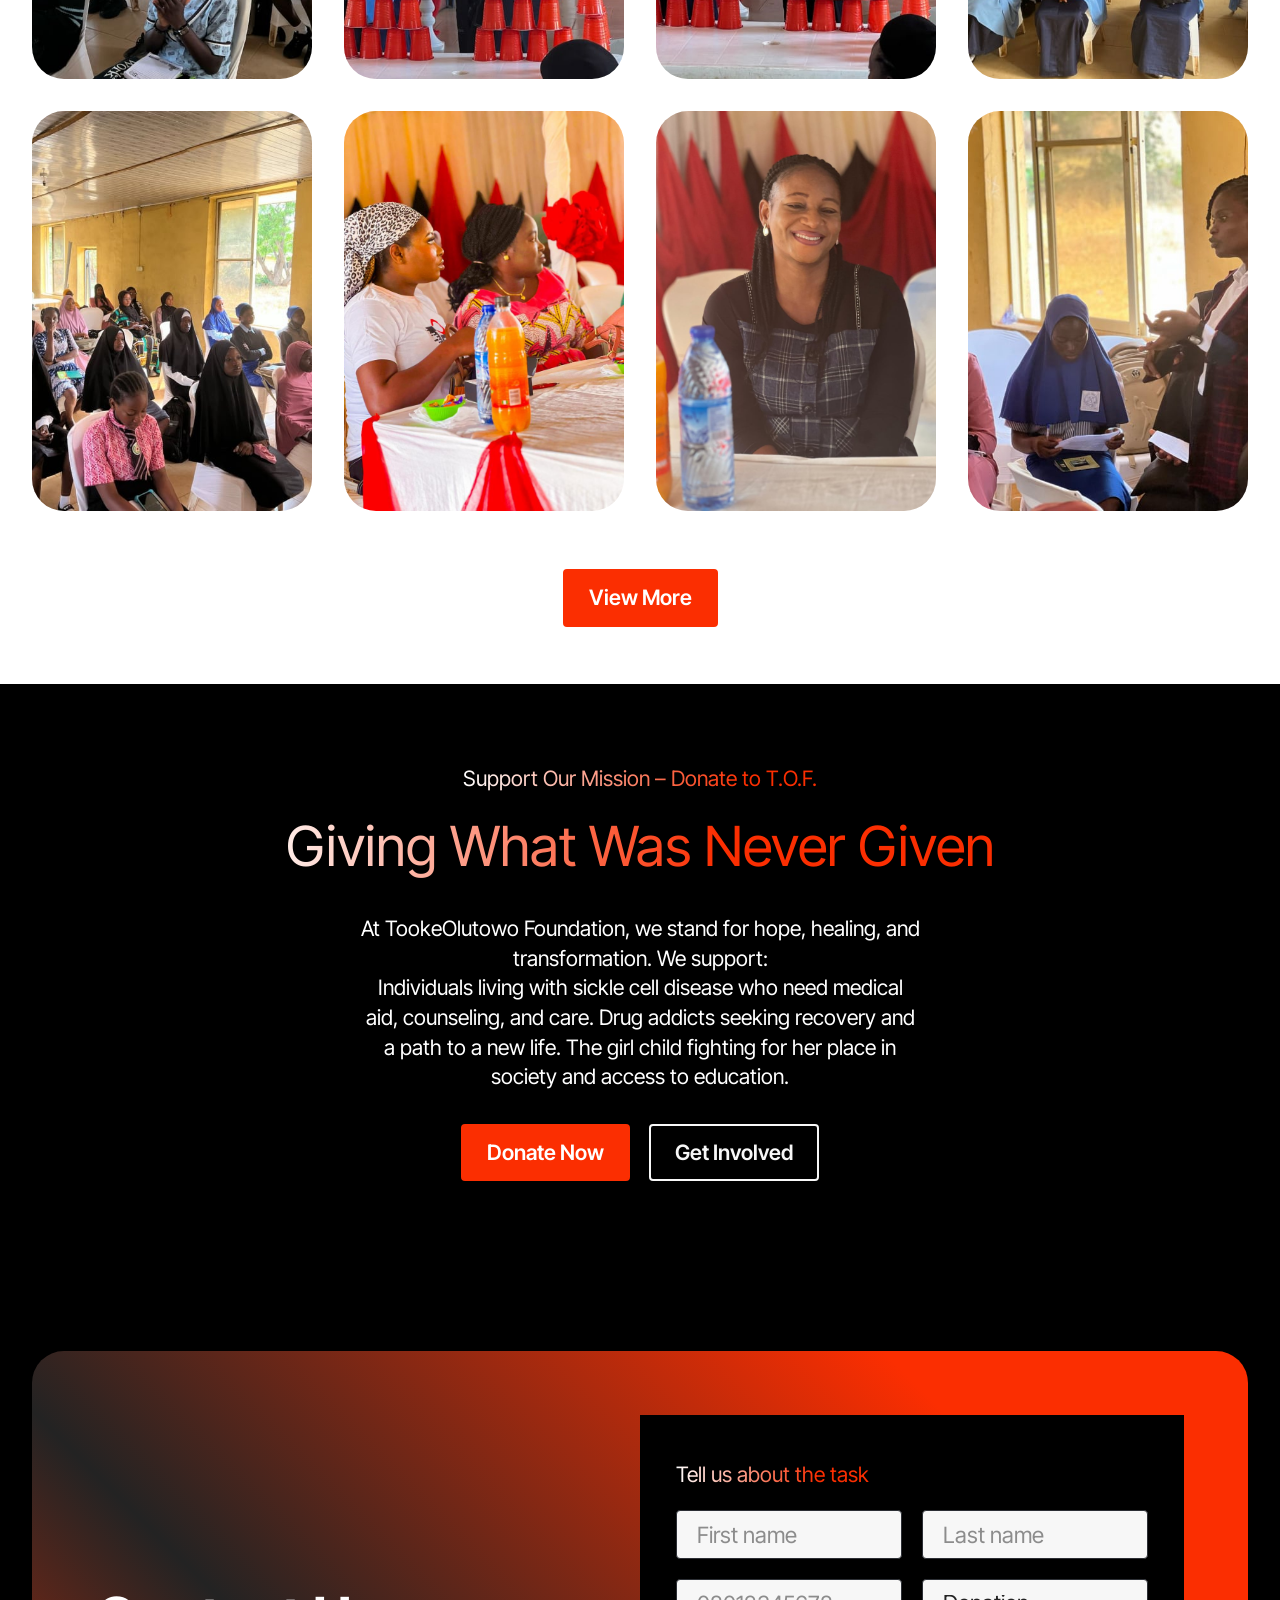
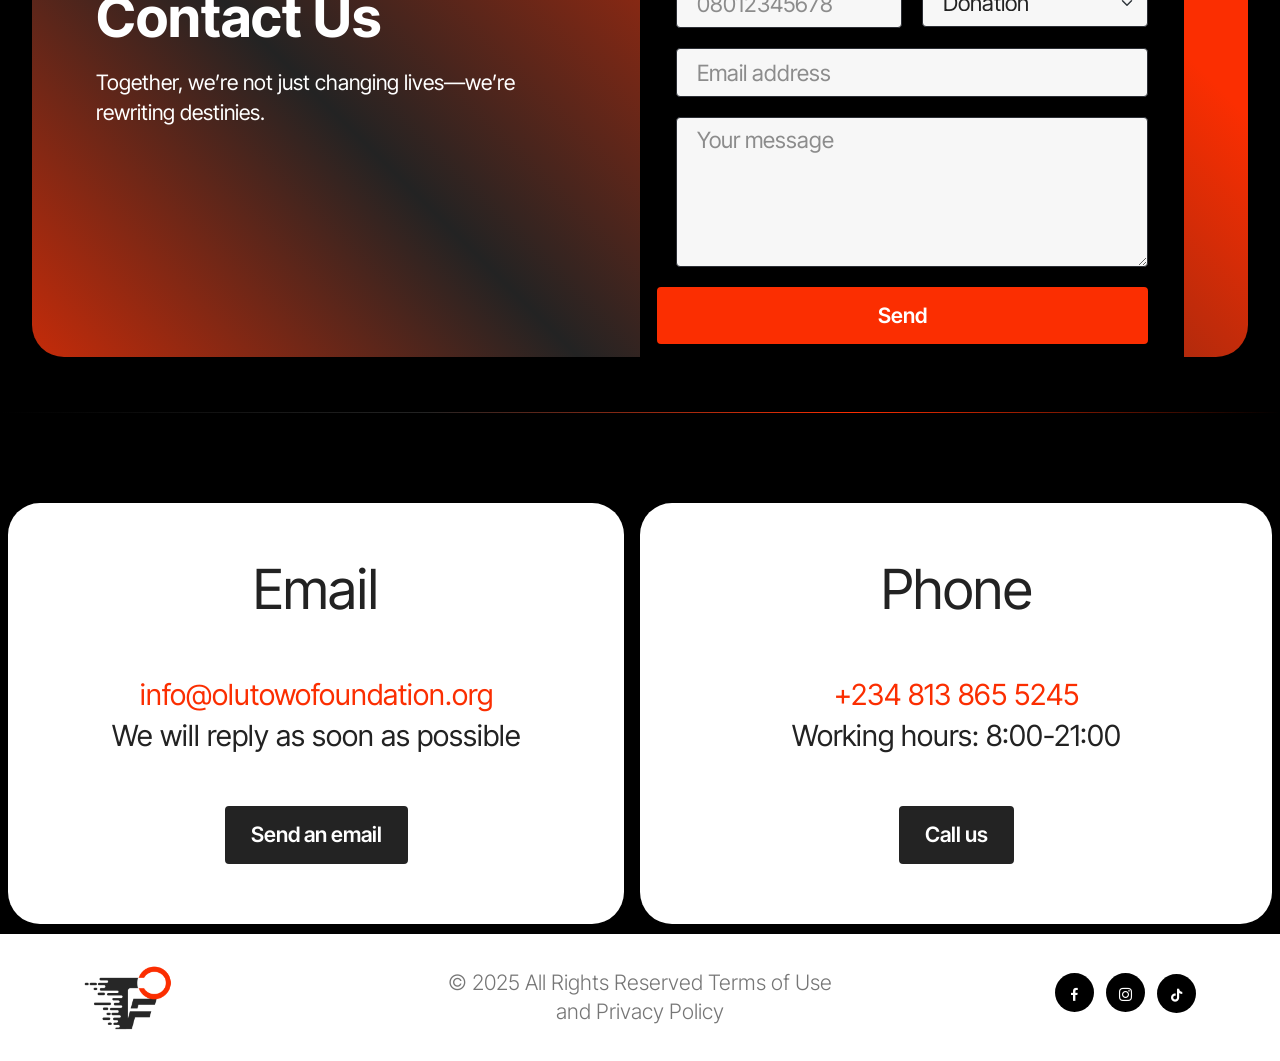
==== commit 839b5a72: "Add files via upload" ====
--- a/index.html
+++ b/index.html
@@ -23,16 +23,14 @@
   <link rel="stylesheet" href="assets/bootstrap/css/bootstrap-reboot.min.css">
   <link rel="stylesheet" href="assets/animatecss/animate.css">
   <link rel="stylesheet" href="assets/smart-cart/minicart-theme.css">
+  <link rel="stylesheet" href="assets/popup-overlay-plugin/style.css">
   <link rel="stylesheet" href="assets/dropdown/css/style.css">
-  <link rel="stylesheet" href="assets/formstyler/jquery.formstyler.css">
-  <link rel="stylesheet" href="assets/formstyler/jquery.formstyler.theme.css">
-  <link rel="stylesheet" href="assets/datepicker/jquery.datetimepicker.min.css">
   <link rel="stylesheet" href="assets/socicon/css/styles.css">
   <link rel="stylesheet" href="assets/theme/css/style.css">
   <link rel="stylesheet" href="assets/recaptcha.css">
   <link rel="preload" href="https://fonts.googleapis.com/css?family=Inter+Tight:100,200,300,400,500,600,700,800,900,100i,200i,300i,400i,500i,600i,700i,800i,900i&display=swap" as="style" onload="this.onload=null;this.rel='stylesheet'">
   <noscript><link rel="stylesheet" href="https://fonts.googleapis.com/css?family=Inter+Tight:100,200,300,400,500,600,700,800,900,100i,200i,300i,400i,500i,600i,700i,800i,900i&display=swap"></noscript>
-  <link rel="preload" as="style" href="assets/mobirise/css/mbr-additional.css?v=hANjGv"><link rel="stylesheet" href="assets/mobirise/css/mbr-additional.css?v=hANjGv" type="text/css">
+  <link rel="preload" as="style" href="assets/mobirise/css/mbr-additional.css?v=HQvhW9"><link rel="stylesheet" href="assets/mobirise/css/mbr-additional.css?v=HQvhW9" type="text/css">
 
   
   
@@ -41,7 +39,7 @@
 </head>
 <body>
   
-  <section data-bs-version="5.1" class="menu menu2 cid-uFpD2W9Vxj" once="menu" id="menu2-2z">
+  <section data-bs-version="5.1" class="menu menu2 cid-uFpD2W9Vxj" once="menu" id="homeMenu">
     
 
     <nav class="navbar navbar-dropdown navbar-fixed-top navbar-expand-lg">
@@ -107,7 +105,7 @@
     </nav>
 </section>
 
-<section data-bs-version="5.1" class="range5 header02 cid-uF9y3t1KL8" id="header">
+<section data-bs-version="5.1" class="range5 header02 cid-uF9y3t1KL8" id="homeHeader">
     
 
     
@@ -132,9 +130,9 @@
                     <p class="mbr-text mbr-fonts-style display-7">
                          Join us. Be the change.<br>
                     </p>
-                    <div class="mbr-section-btn"><a class="btn display-7 btn-warning display-4" href="donation.html"><span class="icon54-v1-donate mbr-iconfont mbr-iconfont-btn"></span>
+                    <div class="mbr-section-btn"><a class="btn display-7 btn-warning display-4" href="donation.html#header"><span class="icon54-v1-donate mbr-iconfont mbr-iconfont-btn"></span>
                             
-                            Donate Now</a> <a class="btn display-7 btn-white display-4" href="get_involved.html"><span class="icon54-v1-eatrh-support mbr-iconfont mbr-iconfont-btn"></span>
+                            Donate Now</a> <a class="btn display-7 btn-white display-4" href="get_involved.html#header19-x"><span class="icon54-v1-eatrh-support mbr-iconfont mbr-iconfont-btn"></span>
                             
                             Get Involved</a></div>
                 </div>
@@ -161,7 +159,7 @@
                     <h3 class="mbr-section-subtitle mbr-fonts-style display-5">&nbsp;“For me, this is not about ‘giving back’—it’s about giving what was never given to me. Through T.O.F., I want to serve, support, and uplift people, striving for the betterment of humanity as a whole.”</h3>
                     <div class="text-wrapper">
                         <p class="mbr-text mbr-fonts-style display-7">TookeOlutowo Foundation was founded by Faisha Oluwatowoju Adeniji, a woman who has walked the very path she now seeks to transform. Living with sickle cell disease, she understands the pain, stigma, and challenges faced by warriors like herself. <br><br>She also recognizes the struggles of young girls fighting for recognition and the silent battles of those overcoming addiction.</p>
-                        <div class="mbr-section-btn"><a class="btn btn-secondary-outline display-4" href="about.html">
+                        <div class="mbr-section-btn"><a class="btn btn-secondary-outline display-4" href="about.html#menu2-2z">
                                 <span class="mobi-mbri mobi-mbri-right mbr-iconfont mbr-iconfont-btn"></span>
 								Read More</a></div>
                     </div>
@@ -171,7 +169,7 @@
     </div>
 </section>
 
-<section data-bs-version="5.1" class="features01 essencem5 cid-uF9FRFoajj" id="features">
+<section data-bs-version="5.1" class="features01 essencem5 cid-uF9FRFoajj" id="homeFeatures">
     
 
     
@@ -242,19 +240,19 @@
     </div>
 </section>
 
-<section data-bs-version="5.1" class="article16 cid-uFl4DhOWyb" id="article16-1z">
+<section data-bs-version="5.1" class="article16 cid-uFl4DhOWyb" id="homeButtons">
     
     <div class="container">
         <div class="row justify-content-center">
             <div class="col-md-12 col-lg-10">
-                <div class="mbr-section-btn align-center"><a class="btn btn-secondary display-4" href="get_help.html">Get Help Now!</a>
-                    <a class="btn btn-primary-outline display-4" href="donation.html#custom-html-o">Donate Now!</a> <a class="btn btn-success-outline display-4" href="faceofchange.html">Help Someone!</a></div>
-            </div>
-        </div>
-    </div>
-</section>
-
-<section data-bs-version="5.1" class="gallery06 cid-uFrqsmwr7k" id="gallery06-31">
+                <div class="mbr-section-btn align-center"><a class="btn btn-secondary display-4" href="get_help.html#formbuilder-1w">Get Help Now!</a>
+                    <a class="btn btn-primary-outline display-4" href="donation.html#custom-html-o">Donate Now!</a> <a class="btn btn-primary-outline display-4" href="get_involved.html#supportForm">Join Us Today!</a> <a class="btn btn-success-outline display-4" href="faceofchange.html#menu2-2z">Help Someone!</a></div>
+            </div>
+        </div>
+    </div>
+</section>
+
+<section data-bs-version="5.1" class="gallery06 cid-uFrqsmwr7k" id="HomeGallery">
     
     
     <div class="container-fluid">
@@ -363,7 +361,7 @@
     </div>
 </section>
 
-<section data-bs-version="5.1" class="form01 emblemm5 cid-uFaL730haS" id="form01-c">
+<section data-bs-version="5.1" class="form01 emblemm5 cid-uFaL730haS" id="contactForm">
     
 
     
@@ -381,7 +379,7 @@
                     </div>
                     <div class="mbr-form form-wrapper" data-form-type="formoid">
 <!--Formbuilder Form-->
-<form action="https://mobirise.eu/" method="POST" class="mbr-form form-with-styler" data-form-title="Form Name"><input type="hidden" name="email" data-form-email="true" value="SNgGgXpmrppmUN9dGVGIHmeCVZN6l3Gt/JfLhrGyDlRRLrycaTl1Ol+RRSiwppvs0ynRqGZDCpxBtyuHfdrXy5M5hbhMfvE4xJgKiG/HDW0lKj/4urCeBEV0imWIPHMJ.JW1lWaJWHopG72zxdQEe92lamrc61DDMO1HqhRy5x48Vd+QRRl19No2lhioPyjcSYbRJPYIxcP+4nsNj1TFtD/ADyx+/mrhDyxR4k/6uR+B6lIl7rn8U6B/F2pbu7zlb">
+<form action="https://mobirise.eu/" method="POST" class="mbr-form form-with-styler" data-form-title="Form Name"><input type="hidden" name="email" data-form-email="true" value="r1enpxpie3ES+ExpCkYv+f42yF3A/N8+mSz5mecBN2jeJps2tL28iS5ExGU2EbHLNEZ6WdboC1OkkrLEM7hLx5RbTkol9aadrpCWWqpG19s9xAuyUAXzINRhjuBNKdVq.agBl/vzE3tmhJpxKLwLDLtxh5cR4/Kkz6sVQcoUDIoYWLPf4Oi0rrce6Hs6Af9Bz0uF8sG+hQRCzSWLFKcRAHWH/a+mRwwwp3MibvUmRP4DYhAMPZISBAYNUfFqcweKm">
 <div class="row">
 <div hidden="hidden" data-form-alert="" class="alert alert-success col-12">Thanks for filling out the form!</div>
 <div hidden="hidden" data-form-alert-danger="" class="alert alert-danger col-12"> Oops...! some problem! </div>
@@ -391,26 +389,26 @@
 <h5 class="mbr-fonts-style display-7">Tell us about the task</h5>
 </div>
 <div class="col-lg-6 col-md-12 col-sm-12 form-group mb-3" data-for="text">
-<input type="text" name="text" placeholder="First name" data-form-field="text" required="required" class="form-control display-7" value="" id="text-form01-c">
+<input type="text" name="text" placeholder="First name" data-form-field="text" required="required" class="form-control display-7" value="" id="text-contactForm">
 </div>
 <div data-for="text1" class="col-lg-6 col-md-12 col-sm-12 form-group mb-3">
-<input type="text" name="text1" placeholder="Last name" data-form-field="text1" class="form-control display-7" value="" id="text1-form01-c">
+<input type="text" name="text1" placeholder="Last name" data-form-field="text1" class="form-control display-7" value="" id="text1-contactForm">
 </div>
 <div data-for="tel" class="col-lg-6 col-md-12 col-sm-12 form-group">
-<input type="tel" name="tel" placeholder="08012345678" data-form-field="tel" class="form-control display-7" pattern="08012345678" required="required" value="" id="tel-form01-c">
+<input type="tel" name="tel" placeholder="08012345678" data-form-field="tel" class="form-control display-7" pattern="08012345678" required="required" value="" id="tel-contactForm">
 </div>
 <div data-for="Reason" class="col-lg-6 col-md-12 col-sm-12 form-group">
-<select name="Reason" data-form-field="Reason" class="form-control form-select display-7" id="Reason-form01-c">
+<select name="Reason" data-form-field="Reason" class="form-control form-select display-7" id="Reason-contactForm">
 <option value="Donation">Donation</option>
 <option value="Enquiry ">Enquiry </option>
 <option value="Assistance">Assistance</option>
 </select>
 </div>
 <div data-for="email" class="col-lg-12 col-md-12 col-sm-12 form-group mb-3 mb-3 mb-3 mb-3 ">
-<input type="email" name="email" placeholder="Email address" data-form-field="email" class="form-control display-4" value="" id="email-form01-c">
+<input type="email" name="email" placeholder="Email address" data-form-field="email" class="form-control display-4" value="" id="email-contactForm">
 </div>
 <div class="col-lg-12 col-md-12 col-sm-12 form-group mb-3" data-for="textarea">
-<textarea name="textarea" placeholder="Your message " data-form-field="textarea" class="form-control display-7" id="textarea-form01-c"></textarea>
+<textarea name="textarea" placeholder="Your message " data-form-field="textarea" class="form-control display-7" id="textarea-contactForm"></textarea>
 </div>
 <div class="col mbr-section-btn">
 <button type="submit" class="w-100 w-100 w-100 btn btn-secondary display-4">Send</button>
@@ -424,7 +422,7 @@
     </div>
 </section>
 
-<section data-bs-version="5.1" class="contacts01 trackm5 cid-uFdzmPhBrY" id="contacts01-s">
+<section data-bs-version="5.1" class="contacts01 trackm5 cid-uFdzmPhBrY" id="contacts">
     
 
     
@@ -469,7 +467,7 @@
     </div>
 </section>
 
-<section data-bs-version="5.1" class="cid-uFv74HXkSF" id="footer2-3a">
+<section data-bs-version="5.1" class="cid-uFv74HXkSF" id="footer">
 
     
 
@@ -516,8 +514,6 @@
   <script src="assets/smart-cart/minicart.js"></script>
   <script src="assets/smart-cart/minicart-customizer.js"></script>
   <script src="assets/dropdown/js/navbar-dropdown.js"></script>
-  <script src="assets/formstyler/jquery.formstyler.min.js"></script>
-  <script src="assets/datepicker/jquery.datetimepicker.full.js"></script>
   <script src="assets/playervimeo/vimeo_player.js"></script>
   <script src="assets/theme/js/script.js"></script>
   <script src="assets/formoid.min.js"></script>
--- a/assets/popup-overlay-plugin/style.css
+++ b/assets/popup-overlay-plugin/style.css
@@ -0,0 +1,3 @@
+html.is-builder .modal-backdrop.show {
+    display: none !important;
+}
--- a/assets/mobirise/css/mbr-additional.css
+++ b/assets/mobirise/css/mbr-additional.css
@@ -3683,6 +3683,149 @@
 .cid-uFk2BmZnuz .mbr-section-title {
   color: #000000;
 }
+.cid-uMQwb9zAVO {
+  padding-top: 5rem;
+  padding-bottom: 5rem;
+  background-color: #000000;
+}
+.cid-uMQwb9zAVO .mbr-fallback-image.disabled {
+  display: none;
+}
+.cid-uMQwb9zAVO .mbr-fallback-image {
+  display: block;
+  background-size: cover;
+  background-position: center center;
+  width: 100%;
+  height: 100%;
+  position: absolute;
+  top: 0;
+}
+.cid-uMQwb9zAVO .card-wrapper {
+  display: flex;
+  flex-direction: row;
+  justify-content: space-between;
+  align-items: center;
+  padding: 64px;
+  background-image: linear-gradient(45deg, #fb2e01 -10%, #232323 30%, #fb2e01 80%);
+  overflow: hidden;
+  margin-bottom: 56px;
+}
+@media (max-width: 992px) {
+  .cid-uMQwb9zAVO .card-wrapper {
+    display: block;
+    padding: 16px;
+  }
+}
+@media (max-width: 992px) {
+  .cid-uMQwb9zAVO .card-wrapper {
+    margin-bottom: 32px;
+  }
+}
+.cid-uMQwb9zAVO .card-wrapper::before {
+  content: '';
+  position: absolute;
+  bottom: 0;
+  left: 0;
+  background-image: linear-gradient(90deg, transparent, #232323, #fb2e01, transparent);
+  height: 1px;
+  width: 100%;
+}
+.cid-uMQwb9zAVO .card-wrapper .title-wrapper {
+  width: 42%;
+}
+@media (max-width: 992px) {
+  .cid-uMQwb9zAVO .card-wrapper .title-wrapper {
+    width: 100%;
+    margin-bottom: 22px;
+  }
+}
+.cid-uMQwb9zAVO .card-wrapper .title-wrapper .mbr-title {
+  margin-bottom: 16px;
+}
+.cid-uMQwb9zAVO .card-wrapper .title-wrapper .mbr-text {
+  margin-bottom: 0;
+}
+.cid-uMQwb9zAVO .card-wrapper .form-wrapper {
+  width: 50%;
+  background-color: #000000;
+  padding: 45px 36px;
+  margin-bottom: -6rem;
+}
+@media (max-width: 992px) {
+  .cid-uMQwb9zAVO .card-wrapper .form-wrapper {
+    width: 100%;
+    padding: 22px 16px;
+    margin-bottom: 0;
+  }
+}
+.cid-uMQwb9zAVO .card-wrapper .form-wrapper .dragArea.row {
+  position: relative;
+  z-index: 1;
+}
+.cid-uMQwb9zAVO .card-wrapper .form-wrapper .dragArea.row h5 {
+  margin-bottom: 20px !important;
+  background-image: linear-gradient(90deg, #ffffff, #fb2e01 30%);
+  -webkit-background-clip: text;
+  -webkit-text-fill-color: transparent;
+}
+.cid-uMQwb9zAVO .card-wrapper .form-wrapper .dragArea.row .form-group {
+  margin-bottom: 20px !important;
+}
+@media (max-width: 992px) {
+  .cid-uMQwb9zAVO .card-wrapper .form-wrapper .dragArea.row .form-group {
+    margin-bottom: 16px;
+  }
+}
+.cid-uMQwb9zAVO .card-wrapper .form-wrapper .dragArea.row .form-group .form-control-label {
+  width: 100%;
+  margin-bottom: 10px;
+}
+.cid-uMQwb9zAVO .card-wrapper .form-wrapper .dragArea.row .form-group .form-control {
+  padding: 10px 20px;
+  border: 1px solid #2c2f35 !important;
+  background-color: #f7f7f7;
+  transition: all 0.3s ease-in-out;
+  box-shadow: none;
+}
+.cid-uMQwb9zAVO .card-wrapper .form-wrapper .dragArea.row .form-group .form-control:hover,
+.cid-uMQwb9zAVO .card-wrapper .form-wrapper .dragArea.row .form-group .form-control:focus {
+  border: 1px solid #fb2e01 !important;
+  box-shadow: none;
+}
+.cid-uMQwb9zAVO .card-wrapper .form-wrapper .dragArea.row .form-group .form-control::placeholder {
+  color: #232323;
+  opacity: .5;
+}
+.cid-uMQwb9zAVO .card-wrapper .form-wrapper .dragArea.row .form-group textarea {
+  min-height: 150px;
+}
+.cid-uMQwb9zAVO .card-wrapper .form-wrapper .dragArea.row .form-group .form-check {
+  padding-left: 2.3em;
+  margin-bottom: 16px;
+}
+.cid-uMQwb9zAVO .card-wrapper .form-wrapper .dragArea.row .form-group .form-check .form-check-input {
+  background-color: #232323;
+  border-color: #232323;
+}
+.cid-uMQwb9zAVO .card-wrapper .form-wrapper .dragArea.row .mbr-section-btn {
+  width: 100%;
+  padding: 0;
+}
+.cid-uMQwb9zAVO .card-wrapper .form-wrapper .dragArea.row .mbr-section-btn .btn {
+  margin: 0;
+}
+.cid-uMQwb9zAVO .mbr-section-btn {
+  text-align: right;
+}
+.cid-uMQwb9zAVO .mbr-title {
+  color: #ffffff;
+}
+.cid-uMQwb9zAVO .mbr-text {
+  color: #ffffff;
+}
+.cid-uMQwb9zAVO label {
+  color: #ffffff;
+}
 .cid-uFdALpxqIZ {
   padding-top: 0rem;
   padding-bottom: 0rem;
@@ -4729,16 +4872,15 @@
   text-align: left;
   color: #000000;
 }
-.cid-uFj59k6Rh3 {
+.cid-uMQAcgP9wo {
   padding-top: 5rem;
   padding-bottom: 5rem;
-  overflow: hidden;
-  background-color: #ffffff;
-}
-.cid-uFj59k6Rh3 .mbr-fallback-image.disabled {
+  background-color: #000000;
+}
+.cid-uMQAcgP9wo .mbr-fallback-image.disabled {
   display: none;
 }
-.cid-uFj59k6Rh3 .mbr-fallback-image {
+.cid-uMQAcgP9wo .mbr-fallback-image {
   display: block;
   background-size: cover;
   background-position: center center;
@@ -4747,133 +4889,130 @@
   position: absolute;
   top: 0;
 }
-.cid-uFj59k6Rh3 .container-fluid {
-  padding: 0 60px;
+.cid-uMQAcgP9wo .card-wrapper {
+  display: flex;
+  flex-direction: row;
+  justify-content: space-between;
+  align-items: center;
+  padding: 64px;
+  background-image: linear-gradient(45deg, #fb2e01 -10%, #232323 30%, #fb2e01 80%);
+  overflow: hidden;
+  margin-bottom: 56px;
 }
 @media (max-width: 992px) {
-  .cid-uFj59k6Rh3 .container-fluid {
-    padding: 0 23px;
-  }
-}
-@media (max-width: 768px) {
-  .cid-uFj59k6Rh3 .container-fluid {
-    padding: 0 12px;
+  .cid-uMQAcgP9wo .card-wrapper {
+    display: block;
+    padding: 16px;
   }
 }
 @media (max-width: 992px) {
-  .cid-uFj59k6Rh3 .container {
-    padding: 0 23px;
-  }
-}
-@media (max-width: 768px) {
-  .cid-uFj59k6Rh3 .container {
-    padding: 0 12px;
-  }
-}
-.cid-uFj59k6Rh3 .content-wrapper {
-  display: flex;
-  border-radius: 32px;
-  padding: 16px;
+  .cid-uMQAcgP9wo .card-wrapper {
+    margin-bottom: 32px;
+  }
+}
+.cid-uMQAcgP9wo .card-wrapper::before {
+  content: '';
+  position: absolute;
+  bottom: 0;
+  left: 0;
+  background-image: linear-gradient(90deg, transparent, #232323, #fb2e01, transparent);
+  height: 1px;
+  width: 100%;
+}
+.cid-uMQAcgP9wo .card-wrapper .title-wrapper {
+  width: 42%;
+}
+@media (max-width: 992px) {
+  .cid-uMQAcgP9wo .card-wrapper .title-wrapper {
+    width: 100%;
+    margin-bottom: 22px;
+  }
+}
+.cid-uMQAcgP9wo .card-wrapper .title-wrapper .mbr-title {
+  margin-bottom: 16px;
+}
+.cid-uMQAcgP9wo .card-wrapper .title-wrapper .mbr-text {
+  margin-bottom: 0;
+}
+.cid-uMQAcgP9wo .card-wrapper .form-wrapper {
+  width: 50%;
   background-color: #000000;
+  padding: 45px 36px;
+  margin-bottom: -6rem;
 }
 @media (max-width: 992px) {
-  .cid-uFj59k6Rh3 .content-wrapper {
-    display: block;
-  }
-}
-.cid-uFj59k6Rh3 .content-wrapper .title-wrapper {
-  width: 50%;
-  padding: 48px;
-  margin-right: 32px;
+  .cid-uMQAcgP9wo .card-wrapper .form-wrapper {
+    width: 100%;
+    padding: 22px 16px;
+    margin-bottom: 0;
+  }
+}
+.cid-uMQAcgP9wo .card-wrapper .form-wrapper .dragArea.row {
+  position: relative;
+  z-index: 1;
+}
+.cid-uMQAcgP9wo .card-wrapper .form-wrapper .dragArea.row h5 {
+  margin-bottom: 20px !important;
+  background-image: linear-gradient(90deg, #ffffff, #fb2e01 30%);
+  -webkit-background-clip: text;
+  -webkit-text-fill-color: transparent;
+}
+.cid-uMQAcgP9wo .card-wrapper .form-wrapper .dragArea.row .form-group {
+  margin-bottom: 20px !important;
 }
 @media (max-width: 992px) {
-  .cid-uFj59k6Rh3 .content-wrapper .title-wrapper {
-    width: 100%;
-    padding: 32px;
-    margin: 0;
-  }
-}
-@media (max-width: 768px) {
-  .cid-uFj59k6Rh3 .content-wrapper .title-wrapper {
-    padding: 24px;
-  }
-}
-.cid-uFj59k6Rh3 .content-wrapper .title-wrapper .mbr-section-title {
+  .cid-uMQAcgP9wo .card-wrapper .form-wrapper .dragArea.row .form-group {
+    margin-bottom: 16px;
+  }
+}
+.cid-uMQAcgP9wo .card-wrapper .form-wrapper .dragArea.row .form-group .form-control-label {
+  width: 100%;
+  margin-bottom: 10px;
+}
+.cid-uMQAcgP9wo .card-wrapper .form-wrapper .dragArea.row .form-group .form-control {
+  padding: 10px 20px;
+  border: 1px solid #2c2f35 !important;
+  background-color: #f7f7f7;
+  transition: all 0.3s ease-in-out;
+  box-shadow: none;
+}
+.cid-uMQAcgP9wo .card-wrapper .form-wrapper .dragArea.row .form-group .form-control:hover,
+.cid-uMQAcgP9wo .card-wrapper .form-wrapper .dragArea.row .form-group .form-control:focus {
+  border: 1px solid #fb2e01 !important;
+  box-shadow: none;
+}
+.cid-uMQAcgP9wo .card-wrapper .form-wrapper .dragArea.row .form-group .form-control::placeholder {
+  color: #232323;
+  opacity: .5;
+}
+.cid-uMQAcgP9wo .card-wrapper .form-wrapper .dragArea.row .form-group textarea {
+  min-height: 150px;
+}
+.cid-uMQAcgP9wo .card-wrapper .form-wrapper .dragArea.row .form-group .form-check {
+  padding-left: 2.3em;
   margin-bottom: 16px;
 }
-.cid-uFj59k6Rh3 .content-wrapper .title-wrapper .mbr-text {
-  margin-bottom: 0;
-}
-.cid-uFj59k6Rh3 .content-wrapper .mbr-form {
-  width: 50%;
-}
-@media (max-width: 992px) {
-  .cid-uFj59k6Rh3 .content-wrapper .mbr-form {
-    width: 100%;
-  }
-}
-.cid-uFj59k6Rh3 .content-wrapper .mbr-form .form-wrap {
-  width: 100%;
-  padding: 48px;
-}
-@media (max-width: 992px) {
-  .cid-uFj59k6Rh3 .content-wrapper .mbr-form .form-wrap {
-    padding: 32px;
-  }
-}
-@media (max-width: 768px) {
-  .cid-uFj59k6Rh3 .content-wrapper .mbr-form .form-wrap {
-    padding: 24px;
-  }
-}
-.cid-uFj59k6Rh3 .content-wrapper .mbr-form .form-wrap .dragArea.row .mbr-section-title {
-  margin-bottom: 20px !important;
-}
-.cid-uFj59k6Rh3 .content-wrapper .mbr-form .form-wrap .dragArea.row .mbr-text {
-  margin-bottom: 20px !important;
-}
-.cid-uFj59k6Rh3 .content-wrapper .mbr-form .form-wrap .dragArea.row .form-group {
-  margin-bottom: 16px !important;
-}
-.cid-uFj59k6Rh3 .content-wrapper .mbr-form .form-wrap .dragArea.row .form-group .form-control {
-  padding: 16px;
-  box-shadow: none;
-  border-radius: 16px !important;
-  border: 1px solid #232323 !important;
-  background-color: #f7f7f7;
-}
-.cid-uFj59k6Rh3 .content-wrapper .mbr-form .form-wrap .dragArea.row .form-group .form-control:hover,
-.cid-uFj59k6Rh3 .content-wrapper .mbr-form .form-wrap .dragArea.row .form-group .form-control:focus {
-  border: 1px solid #757b62 !important;
-  box-shadow: none;
-}
-.cid-uFj59k6Rh3 .content-wrapper .mbr-form .form-wrap .dragArea.row .form-group .form-control::placeholder {
-  color: #232323;
-}
-.cid-uFj59k6Rh3 .content-wrapper .mbr-form .form-wrap .dragArea.row .form-group textarea {
-  min-height: 160px;
-}
-.cid-uFj59k6Rh3 .content-wrapper .mbr-form .form-wrap .dragArea.row .form-group .form-check {
-  padding-left: 1.7em;
-  margin-bottom: 10px;
-}
-.cid-uFj59k6Rh3 .content-wrapper .mbr-form .form-wrap .dragArea.row .form-group .form-check .form-check-input {
+.cid-uMQAcgP9wo .card-wrapper .form-wrapper .dragArea.row .form-group .form-check .form-check-input {
   background-color: #232323;
   border-color: #232323;
 }
-.cid-uFj59k6Rh3 .content-wrapper .mbr-form .form-wrap .dragArea.row .mbr-section-btn {
-  margin-top: 6px;
-}
-.cid-uFj59k6Rh3 .content-wrapper .mbr-form .form-wrap .dragArea.row .mbr-section-btn .btn {
+.cid-uMQAcgP9wo .card-wrapper .form-wrapper .dragArea.row .mbr-section-btn {
   width: 100%;
-}
-.cid-uFj59k6Rh3 .mbr-section-title {
+  padding: 0;
+}
+.cid-uMQAcgP9wo .card-wrapper .form-wrapper .dragArea.row .mbr-section-btn .btn {
+  margin: 0;
+}
+.cid-uMQAcgP9wo .mbr-section-btn {
+  text-align: right;
+}
+.cid-uMQAcgP9wo .mbr-title {
   color: #ffffff;
 }
-.cid-uFj59k6Rh3 .mbr-text {
+.cid-uMQAcgP9wo .mbr-text {
   color: #ffffff;
 }
-.cid-uFj59k6Rh3 label {
+.cid-uMQAcgP9wo label {
   color: #ffffff;
 }
 .cid-uFj4GYGCLi {
--- a/assets/mobirise/css/mbr-additional.css
+++ b/assets/mobirise/css/mbr-additional.css
@@ -3683,6 +3683,149 @@
 .cid-uFk2BmZnuz .mbr-section-title {
   color: #000000;
 }
+.cid-uMQwb9zAVO {
+  padding-top: 5rem;
+  padding-bottom: 5rem;
+  background-color: #000000;
+}
+.cid-uMQwb9zAVO .mbr-fallback-image.disabled {
+  display: none;
+}
+.cid-uMQwb9zAVO .mbr-fallback-image {
+  display: block;
+  background-size: cover;
+  background-position: center center;
+  width: 100%;
+  height: 100%;
+  position: absolute;
+  top: 0;
+}
+.cid-uMQwb9zAVO .card-wrapper {
+  display: flex;
+  flex-direction: row;
+  justify-content: space-between;
+  align-items: center;
+  padding: 64px;
+  background-image: linear-gradient(45deg, #fb2e01 -10%, #232323 30%, #fb2e01 80%);
+  overflow: hidden;
+  margin-bottom: 56px;
+}
+@media (max-width: 992px) {
+  .cid-uMQwb9zAVO .card-wrapper {
+    display: block;
+    padding: 16px;
+  }
+}
+@media (max-width: 992px) {
+  .cid-uMQwb9zAVO .card-wrapper {
+    margin-bottom: 32px;
+  }
+}
+.cid-uMQwb9zAVO .card-wrapper::before {
+  content: '';
+  position: absolute;
+  bottom: 0;
+  left: 0;
+  background-image: linear-gradient(90deg, transparent, #232323, #fb2e01, transparent);
+  height: 1px;
+  width: 100%;
+}
+.cid-uMQwb9zAVO .card-wrapper .title-wrapper {
+  width: 42%;
+}
+@media (max-width: 992px) {
+  .cid-uMQwb9zAVO .card-wrapper .title-wrapper {
+    width: 100%;
+    margin-bottom: 22px;
+  }
+}
+.cid-uMQwb9zAVO .card-wrapper .title-wrapper .mbr-title {
+  margin-bottom: 16px;
+}
+.cid-uMQwb9zAVO .card-wrapper .title-wrapper .mbr-text {
+  margin-bottom: 0;
+}
+.cid-uMQwb9zAVO .card-wrapper .form-wrapper {
+  width: 50%;
+  background-color: #000000;
+  padding: 45px 36px;
+  margin-bottom: -6rem;
+}
+@media (max-width: 992px) {
+  .cid-uMQwb9zAVO .card-wrapper .form-wrapper {
+    width: 100%;
+    padding: 22px 16px;
+    margin-bottom: 0;
+  }
+}
+.cid-uMQwb9zAVO .card-wrapper .form-wrapper .dragArea.row {
+  position: relative;
+  z-index: 1;
+}
+.cid-uMQwb9zAVO .card-wrapper .form-wrapper .dragArea.row h5 {
+  margin-bottom: 20px !important;
+  background-image: linear-gradient(90deg, #ffffff, #fb2e01 30%);
+  -webkit-background-clip: text;
+  -webkit-text-fill-color: transparent;
+}
+.cid-uMQwb9zAVO .card-wrapper .form-wrapper .dragArea.row .form-group {
+  margin-bottom: 20px !important;
+}
+@media (max-width: 992px) {
+  .cid-uMQwb9zAVO .card-wrapper .form-wrapper .dragArea.row .form-group {
+    margin-bottom: 16px;
+  }
+}
+.cid-uMQwb9zAVO .card-wrapper .form-wrapper .dragArea.row .form-group .form-control-label {
+  width: 100%;
+  margin-bottom: 10px;
+}
+.cid-uMQwb9zAVO .card-wrapper .form-wrapper .dragArea.row .form-group .form-control {
+  padding: 10px 20px;
+  border: 1px solid #2c2f35 !important;
+  background-color: #f7f7f7;
+  transition: all 0.3s ease-in-out;
+  box-shadow: none;
+}
+.cid-uMQwb9zAVO .card-wrapper .form-wrapper .dragArea.row .form-group .form-control:hover,
+.cid-uMQwb9zAVO .card-wrapper .form-wrapper .dragArea.row .form-group .form-control:focus {
+  border: 1px solid #fb2e01 !important;
+  box-shadow: none;
+}
+.cid-uMQwb9zAVO .card-wrapper .form-wrapper .dragArea.row .form-group .form-control::placeholder {
+  color: #232323;
+  opacity: .5;
+}
+.cid-uMQwb9zAVO .card-wrapper .form-wrapper .dragArea.row .form-group textarea {
+  min-height: 150px;
+}
+.cid-uMQwb9zAVO .card-wrapper .form-wrapper .dragArea.row .form-group .form-check {
+  padding-left: 2.3em;
+  margin-bottom: 16px;
+}
+.cid-uMQwb9zAVO .card-wrapper .form-wrapper .dragArea.row .form-group .form-check .form-check-input {
+  background-color: #232323;
+  border-color: #232323;
+}
+.cid-uMQwb9zAVO .card-wrapper .form-wrapper .dragArea.row .mbr-section-btn {
+  width: 100%;
+  padding: 0;
+}
+.cid-uMQwb9zAVO .card-wrapper .form-wrapper .dragArea.row .mbr-section-btn .btn {
+  margin: 0;
+}
+.cid-uMQwb9zAVO .mbr-section-btn {
+  text-align: right;
+}
+.cid-uMQwb9zAVO .mbr-title {
+  color: #ffffff;
+}
+.cid-uMQwb9zAVO .mbr-text {
+  color: #ffffff;
+}
+.cid-uMQwb9zAVO label {
+  color: #ffffff;
+}
 .cid-uFdALpxqIZ {
   padding-top: 0rem;
   padding-bottom: 0rem;
@@ -4729,16 +4872,15 @@
   text-align: left;
   color: #000000;
 }
-.cid-uFj59k6Rh3 {
+.cid-uMQAcgP9wo {
   padding-top: 5rem;
   padding-bottom: 5rem;
-  overflow: hidden;
-  background-color: #ffffff;
-}
-.cid-uFj59k6Rh3 .mbr-fallback-image.disabled {
+  background-color: #000000;
+}
+.cid-uMQAcgP9wo .mbr-fallback-image.disabled {
   display: none;
 }
-.cid-uFj59k6Rh3 .mbr-fallback-image {
+.cid-uMQAcgP9wo .mbr-fallback-image {
   display: block;
   background-size: cover;
   background-position: center center;
@@ -4747,133 +4889,130 @@
   position: absolute;
   top: 0;
 }
-.cid-uFj59k6Rh3 .container-fluid {
-  padding: 0 60px;
+.cid-uMQAcgP9wo .card-wrapper {
+  display: flex;
+  flex-direction: row;
+  justify-content: space-between;
+  align-items: center;
+  padding: 64px;
+  background-image: linear-gradient(45deg, #fb2e01 -10%, #232323 30%, #fb2e01 80%);
+  overflow: hidden;
+  margin-bottom: 56px;
 }
 @media (max-width: 992px) {
-  .cid-uFj59k6Rh3 .container-fluid {
-    padding: 0 23px;
-  }
-}
-@media (max-width: 768px) {
-  .cid-uFj59k6Rh3 .container-fluid {
-    padding: 0 12px;
+  .cid-uMQAcgP9wo .card-wrapper {
+    display: block;
+    padding: 16px;
   }
 }
 @media (max-width: 992px) {
-  .cid-uFj59k6Rh3 .container {
-    padding: 0 23px;
-  }
-}
-@media (max-width: 768px) {
-  .cid-uFj59k6Rh3 .container {
-    padding: 0 12px;
-  }
-}
-.cid-uFj59k6Rh3 .content-wrapper {
-  display: flex;
-  border-radius: 32px;
-  padding: 16px;
+  .cid-uMQAcgP9wo .card-wrapper {
+    margin-bottom: 32px;
+  }
+}
+.cid-uMQAcgP9wo .card-wrapper::before {
+  content: '';
+  position: absolute;
+  bottom: 0;
+  left: 0;
+  background-image: linear-gradient(90deg, transparent, #232323, #fb2e01, transparent);
+  height: 1px;
+  width: 100%;
+}
+.cid-uMQAcgP9wo .card-wrapper .title-wrapper {
+  width: 42%;
+}
+@media (max-width: 992px) {
+  .cid-uMQAcgP9wo .card-wrapper .title-wrapper {
+    width: 100%;
+    margin-bottom: 22px;
+  }
+}
+.cid-uMQAcgP9wo .card-wrapper .title-wrapper .mbr-title {
+  margin-bottom: 16px;
+}
+.cid-uMQAcgP9wo .card-wrapper .title-wrapper .mbr-text {
+  margin-bottom: 0;
+}
+.cid-uMQAcgP9wo .card-wrapper .form-wrapper {
+  width: 50%;
   background-color: #000000;
+  padding: 45px 36px;
+  margin-bottom: -6rem;
 }
 @media (max-width: 992px) {
-  .cid-uFj59k6Rh3 .content-wrapper {
-    display: block;
-  }
-}
-.cid-uFj59k6Rh3 .content-wrapper .title-wrapper {
-  width: 50%;
-  padding: 48px;
-  margin-right: 32px;
+  .cid-uMQAcgP9wo .card-wrapper .form-wrapper {
+    width: 100%;
+    padding: 22px 16px;
+    margin-bottom: 0;
+  }
+}
+.cid-uMQAcgP9wo .card-wrapper .form-wrapper .dragArea.row {
+  position: relative;
+  z-index: 1;
+}
+.cid-uMQAcgP9wo .card-wrapper .form-wrapper .dragArea.row h5 {
+  margin-bottom: 20px !important;
+  background-image: linear-gradient(90deg, #ffffff, #fb2e01 30%);
+  -webkit-background-clip: text;
+  -webkit-text-fill-color: transparent;
+}
+.cid-uMQAcgP9wo .card-wrapper .form-wrapper .dragArea.row .form-group {
+  margin-bottom: 20px !important;
 }
 @media (max-width: 992px) {
-  .cid-uFj59k6Rh3 .content-wrapper .title-wrapper {
-    width: 100%;
-    padding: 32px;
-    margin: 0;
-  }
-}
-@media (max-width: 768px) {
-  .cid-uFj59k6Rh3 .content-wrapper .title-wrapper {
-    padding: 24px;
-  }
-}
-.cid-uFj59k6Rh3 .content-wrapper .title-wrapper .mbr-section-title {
+  .cid-uMQAcgP9wo .card-wrapper .form-wrapper .dragArea.row .form-group {
+    margin-bottom: 16px;
+  }
+}
+.cid-uMQAcgP9wo .card-wrapper .form-wrapper .dragArea.row .form-group .form-control-label {
+  width: 100%;
+  margin-bottom: 10px;
+}
+.cid-uMQAcgP9wo .card-wrapper .form-wrapper .dragArea.row .form-group .form-control {
+  padding: 10px 20px;
+  border: 1px solid #2c2f35 !important;
+  background-color: #f7f7f7;
+  transition: all 0.3s ease-in-out;
+  box-shadow: none;
+}
+.cid-uMQAcgP9wo .card-wrapper .form-wrapper .dragArea.row .form-group .form-control:hover,
+.cid-uMQAcgP9wo .card-wrapper .form-wrapper .dragArea.row .form-group .form-control:focus {
+  border: 1px solid #fb2e01 !important;
+  box-shadow: none;
+}
+.cid-uMQAcgP9wo .card-wrapper .form-wrapper .dragArea.row .form-group .form-control::placeholder {
+  color: #232323;
+  opacity: .5;
+}
+.cid-uMQAcgP9wo .card-wrapper .form-wrapper .dragArea.row .form-group textarea {
+  min-height: 150px;
+}
+.cid-uMQAcgP9wo .card-wrapper .form-wrapper .dragArea.row .form-group .form-check {
+  padding-left: 2.3em;
   margin-bottom: 16px;
 }
-.cid-uFj59k6Rh3 .content-wrapper .title-wrapper .mbr-text {
-  margin-bottom: 0;
-}
-.cid-uFj59k6Rh3 .content-wrapper .mbr-form {
-  width: 50%;
-}
-@media (max-width: 992px) {
-  .cid-uFj59k6Rh3 .content-wrapper .mbr-form {
-    width: 100%;
-  }
-}
-.cid-uFj59k6Rh3 .content-wrapper .mbr-form .form-wrap {
-  width: 100%;
-  padding: 48px;
-}
-@media (max-width: 992px) {
-  .cid-uFj59k6Rh3 .content-wrapper .mbr-form .form-wrap {
-    padding: 32px;
-  }
-}
-@media (max-width: 768px) {
-  .cid-uFj59k6Rh3 .content-wrapper .mbr-form .form-wrap {
-    padding: 24px;
-  }
-}
-.cid-uFj59k6Rh3 .content-wrapper .mbr-form .form-wrap .dragArea.row .mbr-section-title {
-  margin-bottom: 20px !important;
-}
-.cid-uFj59k6Rh3 .content-wrapper .mbr-form .form-wrap .dragArea.row .mbr-text {
-  margin-bottom: 20px !important;
-}
-.cid-uFj59k6Rh3 .content-wrapper .mbr-form .form-wrap .dragArea.row .form-group {
-  margin-bottom: 16px !important;
-}
-.cid-uFj59k6Rh3 .content-wrapper .mbr-form .form-wrap .dragArea.row .form-group .form-control {
-  padding: 16px;
-  box-shadow: none;
-  border-radius: 16px !important;
-  border: 1px solid #232323 !important;
-  background-color: #f7f7f7;
-}
-.cid-uFj59k6Rh3 .content-wrapper .mbr-form .form-wrap .dragArea.row .form-group .form-control:hover,
-.cid-uFj59k6Rh3 .content-wrapper .mbr-form .form-wrap .dragArea.row .form-group .form-control:focus {
-  border: 1px solid #757b62 !important;
-  box-shadow: none;
-}
-.cid-uFj59k6Rh3 .content-wrapper .mbr-form .form-wrap .dragArea.row .form-group .form-control::placeholder {
-  color: #232323;
-}
-.cid-uFj59k6Rh3 .content-wrapper .mbr-form .form-wrap .dragArea.row .form-group textarea {
-  min-height: 160px;
-}
-.cid-uFj59k6Rh3 .content-wrapper .mbr-form .form-wrap .dragArea.row .form-group .form-check {
-  padding-left: 1.7em;
-  margin-bottom: 10px;
-}
-.cid-uFj59k6Rh3 .content-wrapper .mbr-form .form-wrap .dragArea.row .form-group .form-check .form-check-input {
+.cid-uMQAcgP9wo .card-wrapper .form-wrapper .dragArea.row .form-group .form-check .form-check-input {
   background-color: #232323;
   border-color: #232323;
 }
-.cid-uFj59k6Rh3 .content-wrapper .mbr-form .form-wrap .dragArea.row .mbr-section-btn {
-  margin-top: 6px;
-}
-.cid-uFj59k6Rh3 .content-wrapper .mbr-form .form-wrap .dragArea.row .mbr-section-btn .btn {
+.cid-uMQAcgP9wo .card-wrapper .form-wrapper .dragArea.row .mbr-section-btn {
   width: 100%;
-}
-.cid-uFj59k6Rh3 .mbr-section-title {
+  padding: 0;
+}
+.cid-uMQAcgP9wo .card-wrapper .form-wrapper .dragArea.row .mbr-section-btn .btn {
+  margin: 0;
+}
+.cid-uMQAcgP9wo .mbr-section-btn {
+  text-align: right;
+}
+.cid-uMQAcgP9wo .mbr-title {
   color: #ffffff;
 }
-.cid-uFj59k6Rh3 .mbr-text {
+.cid-uMQAcgP9wo .mbr-text {
   color: #ffffff;
 }
-.cid-uFj59k6Rh3 label {
+.cid-uMQAcgP9wo label {
   color: #ffffff;
 }
 .cid-uFj4GYGCLi {
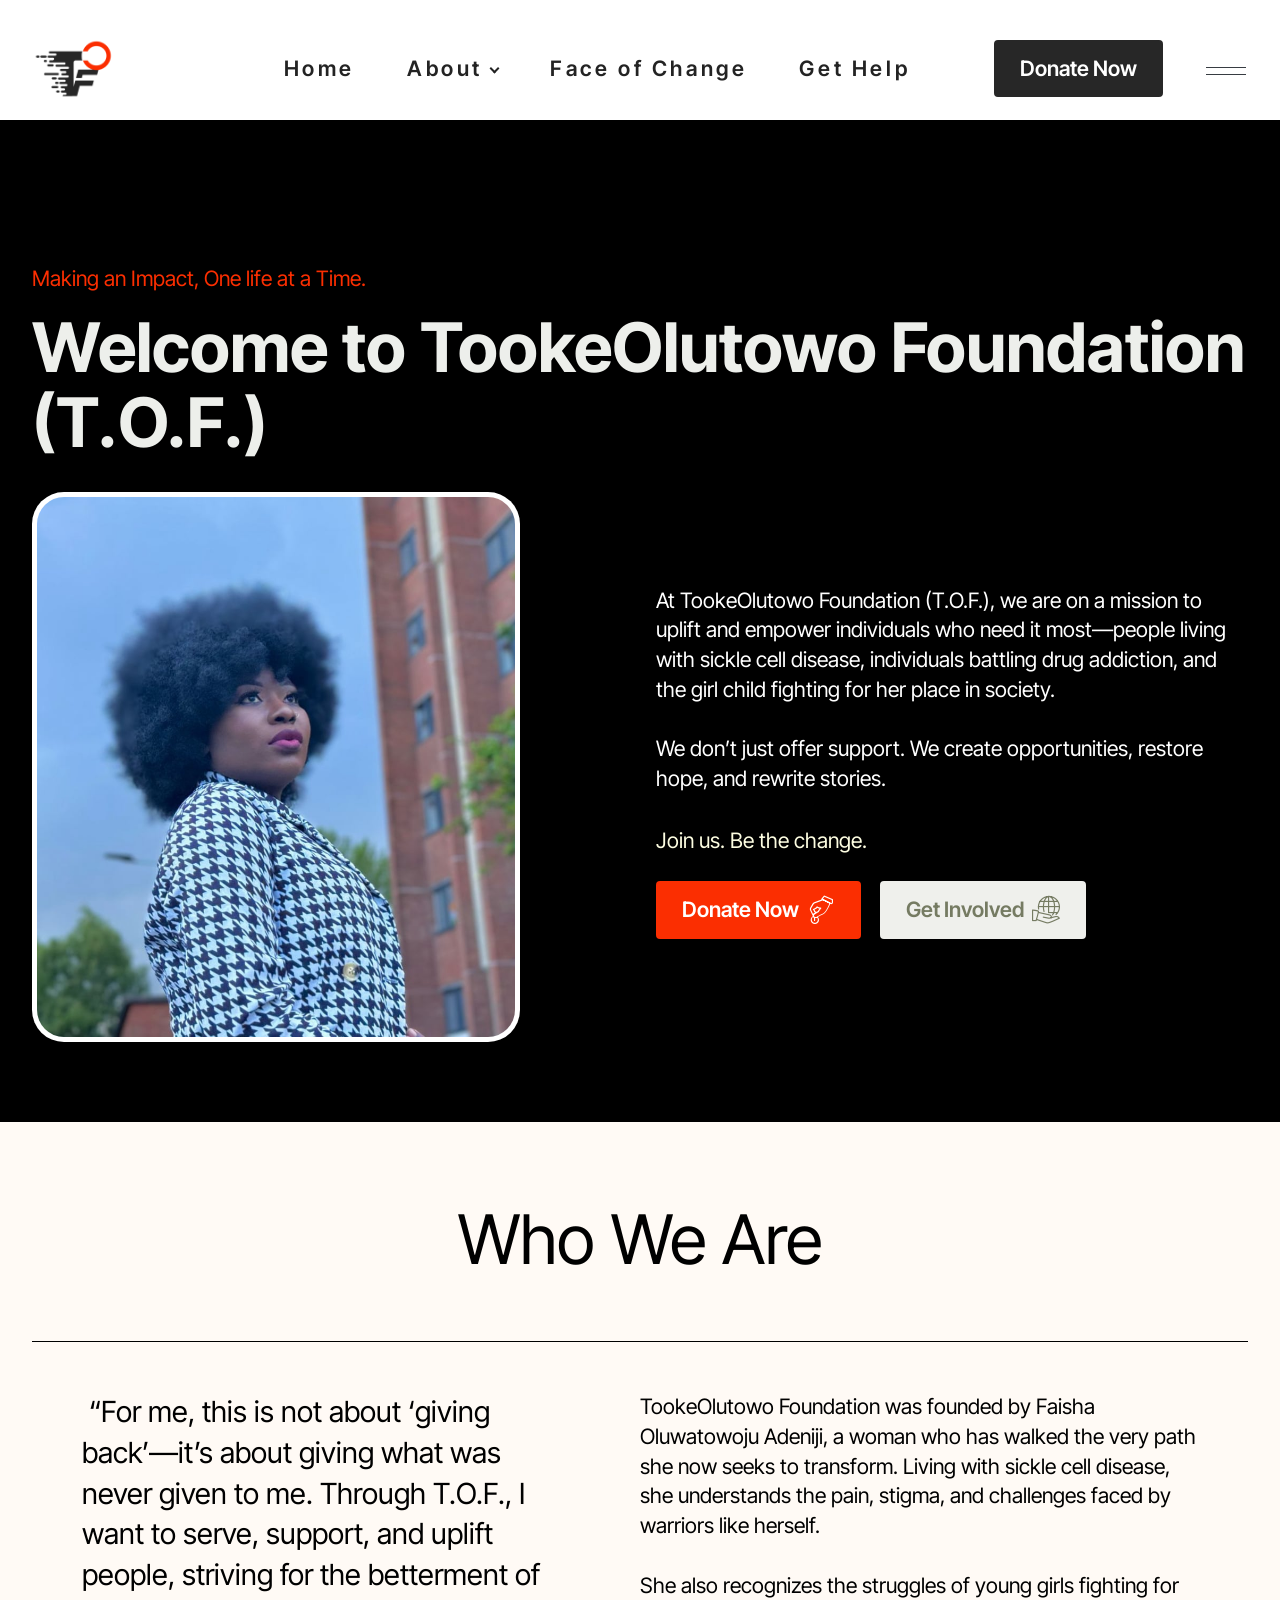
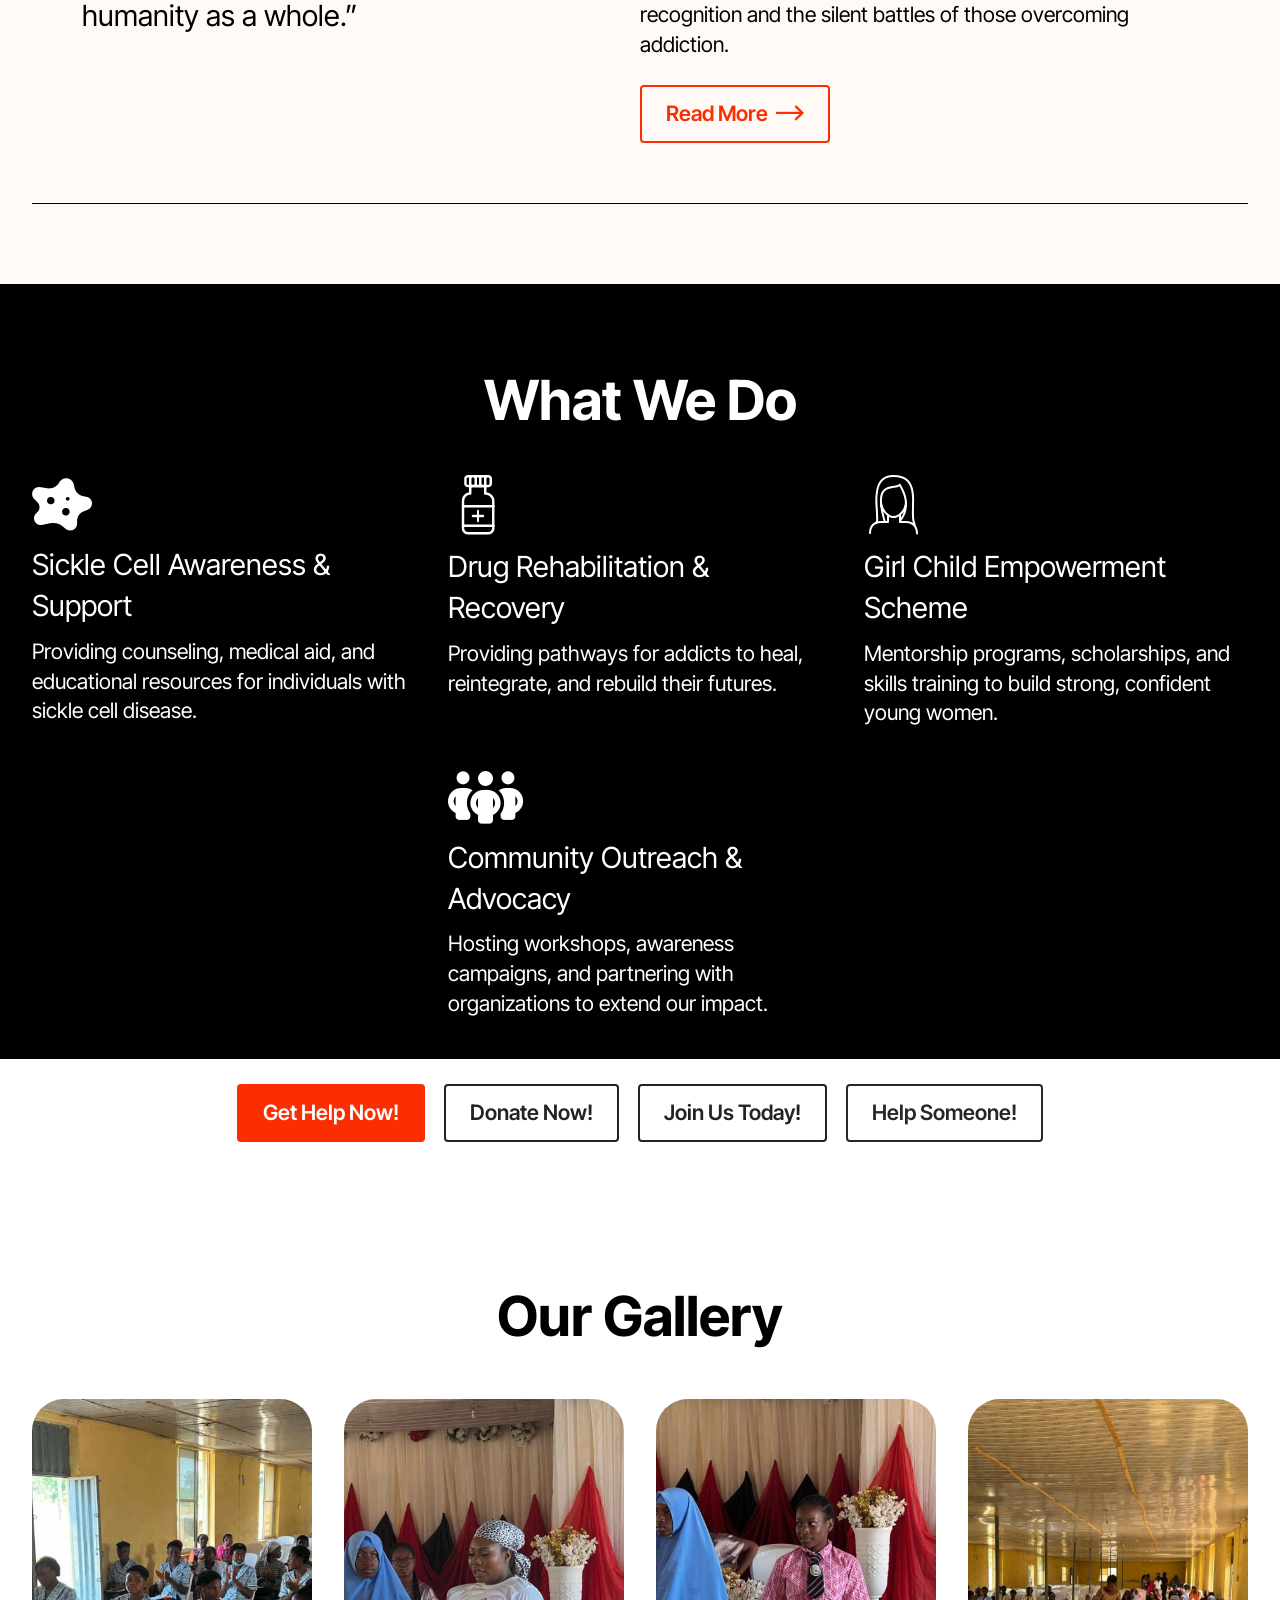
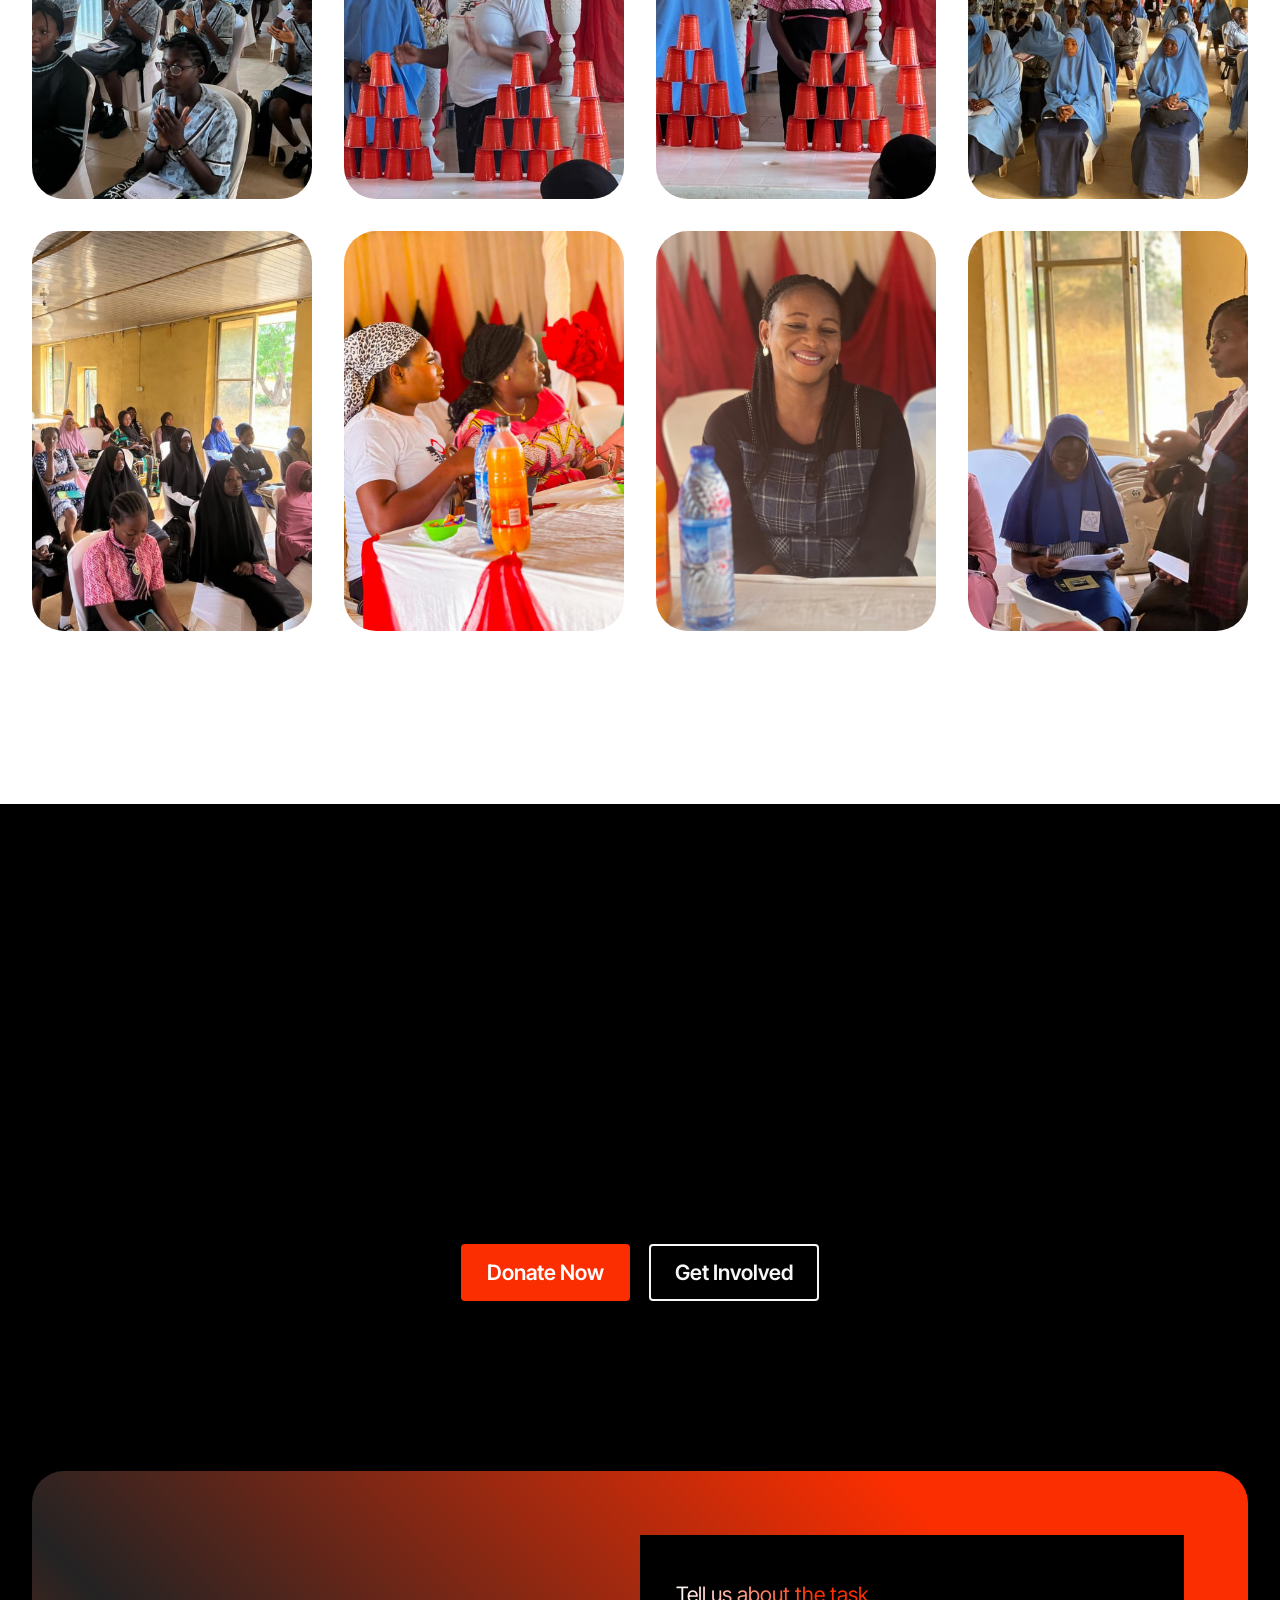
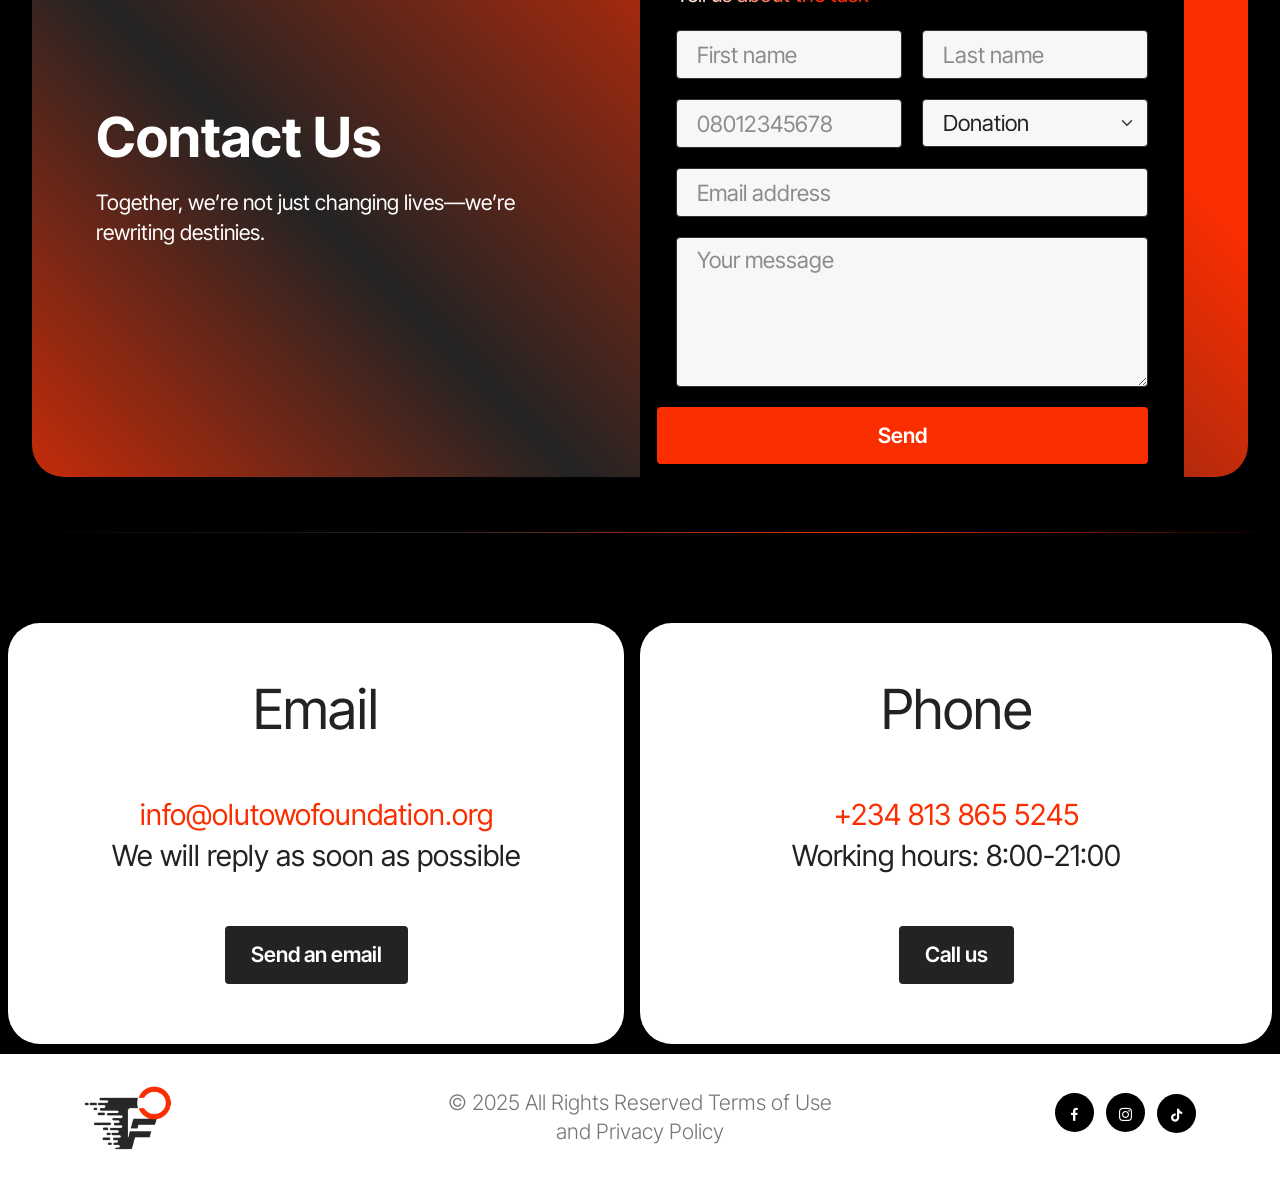
==== commit e6599310: "Add files via upload" ====
--- a/index.html
+++ b/index.html
@@ -30,7 +30,7 @@
   <link rel="stylesheet" href="assets/recaptcha.css">
   <link rel="preload" href="https://fonts.googleapis.com/css?family=Inter+Tight:100,200,300,400,500,600,700,800,900,100i,200i,300i,400i,500i,600i,700i,800i,900i&display=swap" as="style" onload="this.onload=null;this.rel='stylesheet'">
   <noscript><link rel="stylesheet" href="https://fonts.googleapis.com/css?family=Inter+Tight:100,200,300,400,500,600,700,800,900,100i,200i,300i,400i,500i,600i,700i,800i,900i&display=swap"></noscript>
-  <link rel="preload" as="style" href="assets/mobirise/css/mbr-additional.css?v=HQvhW9"><link rel="stylesheet" href="assets/mobirise/css/mbr-additional.css?v=HQvhW9" type="text/css">
+  <link rel="preload" as="style" href="assets/mobirise/css/mbr-additional.css?v=6COOFT"><link rel="stylesheet" href="assets/mobirise/css/mbr-additional.css?v=6COOFT" type="text/css">
 
   
   
@@ -39,15 +39,15 @@
 </head>
 <body>
   
-  <section data-bs-version="5.1" class="menu menu2 cid-uFpD2W9Vxj" once="menu" id="homeMenu">
-    
-
-    <nav class="navbar navbar-dropdown navbar-fixed-top navbar-expand-lg">
-        <div class="menu_box container-fluid">
+  <section data-bs-version="5.1" class="menu menu2 cid-uROM0JapHh" once="menu" id="menu2-3k">
+    
+
+    <nav class="navbar navbar-dropdown navbar-expand-lg">
+        <div class="menu_box container">
             <div class="navbar-brand">
                 <span class="navbar-logo">
                     <a href="index.html">
-                        <img src="assets/images/logo-full-186x186.png" alt="Olutowo" style="height: 6.4rem;">
+                        <img src="assets/images/logo-full-186x186.png" alt="https://olutowofoundation.org/" style="height: 5.3rem;">
                     </a>
                 </span>
                 
@@ -63,10 +63,10 @@
             <div class="collapse navbar-collapse" id="navbarSupportedContent">
                 <ul class="navbar-nav nav-dropdown" data-app-modern-menu="true"><li class="nav-item"><a class="nav-link link text-primary display-4" href="index.html">Home</a></li>
                     <li class="nav-item dropdown" style="
-"><a class="nav-link link text-primary dropdown-toggle display-4" href="#" data-toggle="dropdown-submenu" data-bs-toggle="dropdown" data-bs-auto-close="outside" aria-expanded="true">About</a><div class="dropdown-menu" aria-labelledby="dropdown-832"><a class="text-primary dropdown-item display-4" href="about.html"><strong>About Us</strong></a><a class="text-primary dropdown-item display-4" href="features.html"><strong>Our Feature&nbsp;</strong></a><a class="text-primary dropdown-item display-4" href="get_involved.html"><strong>Get Involve</strong></a></div></li><li class="nav-item"><a class="nav-link link text-primary display-4" href="faceofchange.html">Face of Change</a></li><li class="nav-item"><a class="nav-link link text-primary display-4" href="get_help.html">Get Help</a></li></ul>
+"><a class="nav-link link text-primary dropdown-toggle display-4" href="#" data-toggle="dropdown-submenu" data-bs-toggle="dropdown" data-bs-auto-close="outside" aria-expanded="false">About</a><div class="dropdown-menu" aria-labelledby="dropdown-203"><a class="text-primary dropdown-item display-4" href="about.html">About Us</a><a class="text-primary dropdown-item display-4" href="features.html">Our Feature</a><a class="text-primary dropdown-item display-4" href="get_involved.html">Get Involve</a></div></li><li class="nav-item"><a class="nav-link link text-primary display-4" href="faceofchange.html">Face of Change</a></li><li class="nav-item"><a class="nav-link link text-primary display-4" href="get_help.html">Get Help</a></li></ul>
                 
                 
-                <div class="navbar-buttons mbr-section-btn"><a class="btn btn-black display-4" href="donation.html">Donate Now</a></div>
+                <div class="navbar-buttons mbr-section-btn"><a class="btn btn-success display-4" href="donation.html">Donate Now</a></div>
                   </div>
                 <div class="offcanvas_box">
                 <button class="btn_offcanvas" type="button" data-bs-toggle="offcanvas" data-bs-target="#offcanvasRight" aria-controls="offcanvasRight">
@@ -81,21 +81,24 @@
                   </div>
                   <div class="offcanvas-body">
                     <div class="offcanvas_image">
-                        <img src="assets/images/fav-128x128.png" alt="Towoju" style="height: 4.6rem;">
+                        <img src="assets/images/fav-128x128.png" alt="https://olutowofoundation.org/" style="height: 6.6rem;">
                     </div>
                       <p class="mbr-text mbr-fonts-style display-4">Join TookeOlutowo Foundation in providing medical aid for sickle cell warriors, rehabilitation for addicts, and education for young girls. Together, we create lasting impact.</p>
                       <div class="offcanvas_contact">
-                          <h3 class="mbr-section-subtitle mbr-fonts-style display-5">Olutowo Foundation</h3>
-                          <p class="text_widget mb-0 mbr-fonts-style display-4"><br>+234 813 805 5245<br></p>
+                          
+                          <p class="text_widget mb-0 mbr-fonts-style display-4"><strong><a href="mailto:info@olutowofoundation.org" class="text-secondary">info@olutowofoundation.org</a>
+                              <br><br><a href="tel:+2348138655245" class="text-secondary">+234 813 865 5245</a></strong><br></p>
                       </div>
                           <div class="icons-menu">
+                            <a class="iconfont-wrapper" href="#" target="_blank">
+                                <span class="p-2 mbr-iconfont socicon-facebook socicon"></span>
+                            </a>
                             <a class="iconfont-wrapper" href="https://www.instagram.com/lady_towo" target="_blank">
                                 <span class="p-2 mbr-iconfont socicon-instagram socicon"></span>
                             </a>
-                            <a class="iconfont-wrapper" href="https://www.tiktok.com/@tooke_olutowo_foundation" target="_blank">
+                            <a class="iconfont-wrapper" href="http://tiktok.com/Tooke_Olutowo_Foundation" target="_blank">
                                 <span class="p-2 mbr-iconfont fab fa-tiktok"></span>
                             </a>
-                            
                             
                         </div>
                       </div>
@@ -246,7 +249,7 @@
         <div class="row justify-content-center">
             <div class="col-md-12 col-lg-10">
                 <div class="mbr-section-btn align-center"><a class="btn btn-secondary display-4" href="get_help.html#formbuilder-1w">Get Help Now!</a>
-                    <a class="btn btn-primary-outline display-4" href="donation.html#custom-html-o">Donate Now!</a> <a class="btn btn-primary-outline display-4" href="get_involved.html#supportForm">Join Us Today!</a> <a class="btn btn-success-outline display-4" href="faceofchange.html#menu2-2z">Help Someone!</a></div>
+                    <a class="btn btn-primary-outline display-4" href="https://paystack.shop/pay/tookeolutowofoundation" target="_blank">Donate Now!</a> <a class="btn btn-primary-outline display-4" href="get_involved.html#supportForm">Join Us Today!</a> <a class="btn btn-success-outline display-4" href="faceofchange.html#menu2-2z">Help Someone!</a></div>
             </div>
         </div>
     </div>
@@ -379,7 +382,7 @@
                     </div>
                     <div class="mbr-form form-wrapper" data-form-type="formoid">
 <!--Formbuilder Form-->
-<form action="https://mobirise.eu/" method="POST" class="mbr-form form-with-styler" data-form-title="Form Name"><input type="hidden" name="email" data-form-email="true" value="r1enpxpie3ES+ExpCkYv+f42yF3A/N8+mSz5mecBN2jeJps2tL28iS5ExGU2EbHLNEZ6WdboC1OkkrLEM7hLx5RbTkol9aadrpCWWqpG19s9xAuyUAXzINRhjuBNKdVq.agBl/vzE3tmhJpxKLwLDLtxh5cR4/Kkz6sVQcoUDIoYWLPf4Oi0rrce6Hs6Af9Bz0uF8sG+hQRCzSWLFKcRAHWH/a+mRwwwp3MibvUmRP4DYhAMPZISBAYNUfFqcweKm">
+<form action="https://mobirise.eu/" method="POST" class="mbr-form form-with-styler" data-form-title="Form Name"><input type="hidden" name="email" data-form-email="true" value="UlIpTo1B99uJRyiteJkeT5sg11lbMKoNkaljG/sqbrczKljh6AxbTVlzi7ZV/a9SwzV27igttwMhfnJslCJtHYGY2iISH90X1qEkuemlSuk6XkLNn+T3lq/K3Fw/rsXG.kfbiecFIBim98tyit4yakTxxFtXXtYP80j8mikWUGSvcSe+RYsUD6kEbi00oi7KSGYQiOGVChrVuBfxh8I2e2U671s6MoQy7M9SGh8AWVzz8/+C3mbdseYmMEET0Cy/1">
 <div class="row">
 <div hidden="hidden" data-form-alert="" class="alert alert-success col-12">Thanks for filling out the form!</div>
 <div hidden="hidden" data-form-alert-danger="" class="alert alert-danger col-12"> Oops...! some problem! </div>
--- a/assets/mobirise/css/mbr-additional.css
+++ b/assets/mobirise/css/mbr-additional.css
@@ -748,64 +748,61 @@
     padding-right: 16px;
   }
 }
-.cid-uFpD2W9Vxj {
-  z-index: 1000;
-  width: 100%;
-}
-.cid-uFpD2W9Vxj .navbar-dropdown {
-  background: #ffffff !important;
+.cid-uROM0JapHh .navbar-dropdown {
+  background: rgba(255, 255, 255, 0.8) !important;
   padding: 0;
-  position: fixed;
 }
 @media (max-width: 991px) {
-  .cid-uFpD2W9Vxj .menu_box .navbar.opened,
-  .cid-uFpD2W9Vxj .menu_box .navbar-collapse {
+  .cid-uROM0JapHh .menu_box .navbar.opened,
+  .cid-uROM0JapHh .menu_box .navbar-collapse {
     background-color: #ffffff !important;
     transition: all 0s ease 0s;
   }
 }
-.cid-uFpD2W9Vxj nav.navbar {
-  position: fixed;
+.cid-uROM0JapHh .navbar-dropdown {
+  position: relative !important;
+}
+.cid-uROM0JapHh nav.navbar {
   padding-top: 1rem;
   padding-bottom: 1rem;
 }
 @media (min-width: 992px) {
-  .cid-uFpD2W9Vxj nav.navbar {
+  .cid-uROM0JapHh nav.navbar {
     flex-wrap: nowrap;
   }
-  .cid-uFpD2W9Vxj .offcanvas {
+  .cid-uROM0JapHh .offcanvas {
     padding: 120px 60px 35px;
     width: 480px;
     background-color: #ffffff;
   }
-  .cid-uFpD2W9Vxj .offcanvas_image img {
+  .cid-uROM0JapHh .offcanvas_image img {
     width: auto;
     object-fit: cover;
     display: inline-block;
   }
-  .cid-uFpD2W9Vxj .offcanvas-header {
+  .cid-uROM0JapHh .offcanvas-header {
     position: relative;
     padding: 0;
   }
-  .cid-uFpD2W9Vxj .offcanvas-header .btn-close {
+  .cid-uROM0JapHh .offcanvas-header .btn-close {
     position: absolute;
     top: -70px;
     right: 0;
     width: 35px;
     height: 30px;
   }
-  .cid-uFpD2W9Vxj .offcanvas-body {
+  .cid-uROM0JapHh .offcanvas-body {
     text-align: center;
     padding: 0;
   }
-  .cid-uFpD2W9Vxj .offcanvas-body .mbr-text,
-  .cid-uFpD2W9Vxj .offcanvas-body .mbr-section-subtitle {
+  .cid-uROM0JapHh .offcanvas-body .mbr-text,
+  .cid-uROM0JapHh .offcanvas-body .mbr-section-subtitle {
     margin-top: 14px;
   }
-  .cid-uFpD2W9Vxj .offcanvas-body .offcanvas_contact {
+  .cid-uROM0JapHh .offcanvas-body .offcanvas_contact {
     margin: 35px 0;
   }
-  .cid-uFpD2W9Vxj .offcanvas_box button.btn_offcanvas {
+  .cid-uROM0JapHh .offcanvas_box button.btn_offcanvas {
     outline: none;
     width: 40px;
     height: 40px;
@@ -815,34 +812,34 @@
     align-self: center;
     color: #ffffff;
   }
-  .cid-uFpD2W9Vxj .offcanvas_box button.btn_offcanvas .hamburger span {
+  .cid-uROM0JapHh .offcanvas_box button.btn_offcanvas .hamburger span {
     position: absolute;
     right: 0;
     width: 40px;
     height: 1px;
     border-right: 5px;
-    background-color: #000000;
-  }
-  .cid-uFpD2W9Vxj .offcanvas_box button.btn_offcanvas .hamburger span:nth-child(1) {
+    background-color: #373c42;
+  }
+  .cid-uROM0JapHh .offcanvas_box button.btn_offcanvas .hamburger span:nth-child(1) {
     top: 18px;
     transition: all 0.2s;
   }
-  .cid-uFpD2W9Vxj .offcanvas_box button.btn_offcanvas .hamburger span:nth-child(2) {
+  .cid-uROM0JapHh .offcanvas_box button.btn_offcanvas .hamburger span:nth-child(2) {
     top: 25px;
     transition: all 0.2s;
   }
-  .cid-uFpD2W9Vxj .offcanvas_box button.btn_offcanvas:hover .hamburger span {
+  .cid-uROM0JapHh .offcanvas_box button.btn_offcanvas:hover .hamburger span {
     width: 36px;
   }
-  .cid-uFpD2W9Vxj .offcanvas_box button.btn_offcanvas:hover .hamburger span:nth-child(2) {
+  .cid-uROM0JapHh .offcanvas_box button.btn_offcanvas:hover .hamburger span:nth-child(2) {
     width: 33px;
     transition-delay: 0.2s;
   }
-  .cid-uFpD2W9Vxj ul.navbar-nav {
+  .cid-uROM0JapHh ul.navbar-nav {
     padding-bottom: 1.5rem;
   }
-  .cid-uFpD2W9Vxj .dropdown-menu .dropdown-toggle[data-toggle="dropdown-submenu"]::after,
-  .cid-uFpD2W9Vxj .link.dropdown-toggle::after {
+  .cid-uROM0JapHh .dropdown-menu .dropdown-toggle[data-toggle="dropdown-submenu"]::after,
+  .cid-uROM0JapHh .link.dropdown-toggle::after {
     display: inline-block;
     width: 7px;
     height: 7px;
@@ -854,11 +851,11 @@
     border-top: none;
     transform: rotate(-45deg);
   }
-  .cid-uFpD2W9Vxj .link.dropdown-toggle::after {
+  .cid-uROM0JapHh .link.dropdown-toggle::after {
     padding: 0 !important;
     transform: rotate(45deg);
   }
-  .cid-uFpD2W9Vxj li.nav-item {
+  .cid-uROM0JapHh li.nav-item {
     position: relative;
     display: inline-block;
     padding: 1px 7px !important;
@@ -868,7 +865,7 @@
     text-decoration: none;
     letter-spacing: .3em !important;
   }
-  .cid-uFpD2W9Vxj li.nav-item:after {
+  .cid-uROM0JapHh li.nav-item:after {
     content: '';
     position: absolute;
     width: 100%;
@@ -880,50 +877,50 @@
     transform-origin: right;
     transition: transform 0.32s cubic-bezier(0.31, 0.29, 0.05, 0.96);
   }
-  .cid-uFpD2W9Vxj li.nav-item:hover:after {
+  .cid-uROM0JapHh li.nav-item:hover:after {
     transform-origin: left;
     transform: scaleX(0.999);
   }
-  .cid-uFpD2W9Vxj .lg_brand {
+  .cid-uROM0JapHh .lg_brand {
     margin: 0 1rem;
   }
-  .cid-uFpD2W9Vxj .navbar-brand {
+  .cid-uROM0JapHh .navbar-brand {
     margin-right: 5% !important;
   }
 }
-.cid-uFpD2W9Vxj .nav-item {
+.cid-uROM0JapHh .nav-item {
   margin: 4px 15px;
 }
 @media (min-width: 1200px) {
-  .cid-uFpD2W9Vxj .nav-item {
+  .cid-uROM0JapHh .nav-item {
     margin: 4px 19px;
   }
 }
 @media (max-width: 991px) {
-  .cid-uFpD2W9Vxj .nav-item {
+  .cid-uROM0JapHh .nav-item {
     margin: 0 !important;
   }
 }
-.cid-uFpD2W9Vxj .dropdown-menu {
+.cid-uROM0JapHh .dropdown-menu {
   border-radius: 0;
   box-shadow: none;
   text-align: left;
 }
 @media (min-width: 992px) {
-  .cid-uFpD2W9Vxj .dropdown-menu {
+  .cid-uROM0JapHh .dropdown-menu {
     padding: 18px 34px 22px;
     min-width: 250px;
     top: 72px !important;
     left: -40px !important;
   }
-  .cid-uFpD2W9Vxj .dropdown-menu.dropdown-submenu {
+  .cid-uROM0JapHh .dropdown-menu.dropdown-submenu {
     left: 215px!important;
     top: -45% !important;
   }
 }
 @media (max-width: 991px) {
-  .cid-uFpD2W9Vxj .dropdown-menu .dropdown-toggle[data-toggle="dropdown-submenu"]::after,
-  .cid-uFpD2W9Vxj .link.dropdown-toggle::after {
+  .cid-uROM0JapHh .dropdown-menu .dropdown-toggle[data-toggle="dropdown-submenu"]::after,
+  .cid-uROM0JapHh .link.dropdown-toggle::after {
     display: inline-block;
     width: 7px;
     height: 7px;
@@ -938,209 +935,209 @@
     position: absolute;
     margin-top: -2px;
   }
-  .cid-uFpD2W9Vxj .show.dropdown-toggle[aria-expanded="true"]::after {
+  .cid-uROM0JapHh .show.dropdown-toggle[aria-expanded="true"]::after {
     transform: rotate(45deg);
     margin-top: -4px;
   }
-  .cid-uFpD2W9Vxj .offcanvas_box {
+  .cid-uROM0JapHh .offcanvas_box {
     display: none;
   }
 }
-.cid-uFpD2W9Vxj .dropdown-item {
+.cid-uROM0JapHh .dropdown-item {
   border: none;
   font-weight: 400 !important;
 }
-.cid-uFpD2W9Vxj .nav-dropdown .link {
+.cid-uROM0JapHh .nav-dropdown .link {
   font-weight: 600 !important;
   padding: 0 !important;
   margin: 0 !important;
 }
-.cid-uFpD2W9Vxj .dropdown .dropdown-item:hover {
-  color: #fb2e01 !important;
-}
-.cid-uFpD2W9Vxj .nav-dropdown .link.dropdown-toggle::after {
+.cid-uROM0JapHh .dropdown .dropdown-item:hover {
+  color: #e5673b !important;
+}
+.cid-uROM0JapHh .nav-dropdown .link.dropdown-toggle::after {
   margin-left: 0.5rem;
   margin-top: 0.2rem;
 }
-.cid-uFpD2W9Vxj .nav-link {
+.cid-uROM0JapHh .nav-link {
   position: relative;
 }
-.cid-uFpD2W9Vxj .container {
+.cid-uROM0JapHh .container {
   display: flex;
   margin: auto;
 }
-.cid-uFpD2W9Vxj .iconfont-wrapper {
-  color: #ffffff !important;
+.cid-uROM0JapHh .iconfont-wrapper {
+  color: #000000 !important;
   font-size: 17px;
   margin-right: 25px;
   width: 56px;
   height: 56px;
-  background-color: #fb2e01;
+  background-color: #fef2f2;
   border-radius: 50%;
   display: flex;
   justify-content: center;
   align-items: center;
   transition: all 0.2s ease-in-out;
 }
-.cid-uFpD2W9Vxj .iconfont-wrapper:last-child {
+.cid-uROM0JapHh .iconfont-wrapper:last-child {
   margin-right: 0;
 }
-.cid-uFpD2W9Vxj .iconfont-wrapper:hover {
-  background-color: #e22901;
-}
-.cid-uFpD2W9Vxj .navbar-nav {
+.cid-uROM0JapHh .iconfont-wrapper:hover {
+  background-color: #fcdada;
+}
+.cid-uROM0JapHh .navbar-nav {
   margin: 0 1rem;
 }
 @media (min-width: 1200px) {
-  .cid-uFpD2W9Vxj .navbar-nav {
+  .cid-uROM0JapHh .navbar-nav {
     margin: 0 2rem;
   }
 }
-.cid-uFpD2W9Vxj .navbar-nav .nav-item:last-child {
+.cid-uROM0JapHh .navbar-nav .nav-item:last-child {
   margin-right: 0 !important;
 }
-.cid-uFpD2W9Vxj .dropdown-menu,
-.cid-uFpD2W9Vxj .navbar.opened {
+.cid-uROM0JapHh .dropdown-menu,
+.cid-uROM0JapHh .navbar.opened {
   background: #ffffff !important;
 }
-.cid-uFpD2W9Vxj .nav-item:focus,
-.cid-uFpD2W9Vxj .nav-link:focus {
+.cid-uROM0JapHh .nav-item:focus,
+.cid-uROM0JapHh .nav-link:focus {
   outline: none;
 }
-.cid-uFpD2W9Vxj .dropdown .dropdown-menu .dropdown-item {
+.cid-uROM0JapHh .dropdown .dropdown-menu .dropdown-item {
   width: auto;
   transition: all 0.25s ease-in-out;
 }
-.cid-uFpD2W9Vxj .dropdown .dropdown-menu .dropdown-item::after {
+.cid-uROM0JapHh .dropdown .dropdown-menu .dropdown-item::after {
   right: 0.5rem;
 }
-.cid-uFpD2W9Vxj .dropdown .dropdown-menu .dropdown-item .mbr-iconfont {
+.cid-uROM0JapHh .dropdown .dropdown-menu .dropdown-item .mbr-iconfont {
   margin-right: 0.5rem;
   vertical-align: sub;
 }
-.cid-uFpD2W9Vxj .dropdown .dropdown-menu .dropdown-item .mbr-iconfont:before {
+.cid-uROM0JapHh .dropdown .dropdown-menu .dropdown-item .mbr-iconfont:before {
   display: inline-block;
   transform: scale(1, 1);
   transition: all 0.25s ease-in-out;
 }
-.cid-uFpD2W9Vxj .collapsed .dropdown-menu .dropdown-item:before {
+.cid-uROM0JapHh .collapsed .dropdown-menu .dropdown-item:before {
   display: none;
 }
-.cid-uFpD2W9Vxj .collapsed .dropdown .dropdown-menu .dropdown-item {
+.cid-uROM0JapHh .collapsed .dropdown .dropdown-menu .dropdown-item {
   padding: 0.235em 1.5em 0.235em 1.5em !important;
   transition: none;
   margin: 0 !important;
 }
-.cid-uFpD2W9Vxj .navbar {
+.cid-uROM0JapHh .navbar {
   height: 120px;
   transition: all 0.3s;
   border-bottom-width: 0px;
 }
-.cid-uFpD2W9Vxj .navbar.opened {
+.cid-uROM0JapHh .navbar.opened {
   transition: all 0.3s;
 }
-.cid-uFpD2W9Vxj .navbar .dropdown-item {
+.cid-uROM0JapHh .navbar .dropdown-item {
   padding: 0;
   margin: 8px 0;
 }
-.cid-uFpD2W9Vxj .navbar .navbar-logo img {
+.cid-uROM0JapHh .navbar .navbar-logo img {
   width: auto;
 }
-.cid-uFpD2W9Vxj .navbar .navbar-collapse {
+.cid-uROM0JapHh .navbar .navbar-collapse {
   justify-content: space-evenly;
   z-index: 1;
 }
-.cid-uFpD2W9Vxj .navbar.collapsed {
+.cid-uROM0JapHh .navbar.collapsed {
   justify-content: center;
 }
-.cid-uFpD2W9Vxj .navbar.collapsed .nav-item .nav-link::before {
+.cid-uROM0JapHh .navbar.collapsed .nav-item .nav-link::before {
   display: none;
 }
-.cid-uFpD2W9Vxj .navbar.collapsed.opened .dropdown-menu {
+.cid-uROM0JapHh .navbar.collapsed.opened .dropdown-menu {
   top: 0;
 }
 @media (min-width: 992px) {
-  .cid-uFpD2W9Vxj .navbar.collapsed.opened:not(.navbar-short) .navbar-collapse {
-    max-height: calc(98.5vh - 6.4rem);
-  }
-}
-.cid-uFpD2W9Vxj .navbar.collapsed .dropdown-menu .dropdown-submenu {
+  .cid-uROM0JapHh .navbar.collapsed.opened:not(.navbar-short) .navbar-collapse {
+    max-height: calc(98.5vh - 5.3rem);
+  }
+}
+.cid-uROM0JapHh .navbar.collapsed .dropdown-menu .dropdown-submenu {
   left: 0 !important;
 }
-.cid-uFpD2W9Vxj .navbar.collapsed .dropdown-menu .dropdown-item:after {
+.cid-uROM0JapHh .navbar.collapsed .dropdown-menu .dropdown-item:after {
   right: auto;
 }
-.cid-uFpD2W9Vxj .navbar.collapsed ul.navbar-nav li {
+.cid-uROM0JapHh .navbar.collapsed ul.navbar-nav li {
   margin: auto;
 }
-.cid-uFpD2W9Vxj .navbar.collapsed .dropdown-menu .dropdown-item {
+.cid-uROM0JapHh .navbar.collapsed .dropdown-menu .dropdown-item {
   padding: 0.25rem 1.5rem;
   text-align: left;
 }
-.cid-uFpD2W9Vxj .navbar.collapsed .icons-menu {
+.cid-uROM0JapHh .navbar.collapsed .icons-menu {
   padding: 0;
 }
 @media (max-width: 991px) {
-  .cid-uFpD2W9Vxj .navbar .nav-item {
+  .cid-uROM0JapHh .navbar .nav-item {
     padding: .5rem 0;
   }
-  .cid-uFpD2W9Vxj .navbar .navbar-collapse {
+  .cid-uROM0JapHh .navbar .navbar-collapse {
     padding: 34px 0;
   }
-  .cid-uFpD2W9Vxj .navbar .nav-item .nav-link::before {
+  .cid-uROM0JapHh .navbar .nav-item .nav-link::before {
     display: none;
   }
-  .cid-uFpD2W9Vxj .navbar.opened .dropdown-menu {
+  .cid-uROM0JapHh .navbar.opened .dropdown-menu {
     top: 0;
   }
-  .cid-uFpD2W9Vxj .navbar .dropdown-menu {
+  .cid-uROM0JapHh .navbar .dropdown-menu {
     padding: 6px 0 6px 15px;
   }
-  .cid-uFpD2W9Vxj .navbar .dropdown-menu .dropdown-submenu {
+  .cid-uROM0JapHh .navbar .dropdown-menu .dropdown-submenu {
     left: 0 !important;
   }
-  .cid-uFpD2W9Vxj .navbar .dropdown-menu .dropdown-item:after {
+  .cid-uROM0JapHh .navbar .dropdown-menu .dropdown-item:after {
     right: auto;
   }
-  .cid-uFpD2W9Vxj .navbar .navbar-logo img {
+  .cid-uROM0JapHh .navbar .navbar-logo img {
     height: 3rem !important;
   }
-  .cid-uFpD2W9Vxj .navbar ul.navbar-nav {
+  .cid-uROM0JapHh .navbar ul.navbar-nav {
     overflow: hidden;
   }
-  .cid-uFpD2W9Vxj .navbar ul.navbar-nav li {
+  .cid-uROM0JapHh .navbar ul.navbar-nav li {
     margin: 0;
   }
-  .cid-uFpD2W9Vxj .navbar .dropdown-menu .dropdown-item {
+  .cid-uROM0JapHh .navbar .dropdown-menu .dropdown-item {
     padding: 0 !important;
     margin: 0;
     margin-top: 8px;
     text-align: left;
   }
-  .cid-uFpD2W9Vxj .navbar .navbar-brand {
+  .cid-uROM0JapHh .navbar .navbar-brand {
     flex-shrink: initial;
     flex-basis: auto;
     word-break: break-word;
     padding-right: 2rem;
   }
-  .cid-uFpD2W9Vxj .navbar .navbar-toggler {
+  .cid-uROM0JapHh .navbar .navbar-toggler {
     flex-basis: auto;
   }
-  .cid-uFpD2W9Vxj .navbar .icons-menu {
+  .cid-uROM0JapHh .navbar .icons-menu {
     padding: 0;
   }
 }
-.cid-uFpD2W9Vxj .navbar.navbar-short {
+.cid-uROM0JapHh .navbar.navbar-short {
   min-height: 60px;
 }
-.cid-uFpD2W9Vxj .navbar.navbar-short .navbar-logo img {
+.cid-uROM0JapHh .navbar.navbar-short .navbar-logo img {
   height: 2.5rem !important;
 }
-.cid-uFpD2W9Vxj .navbar.navbar-short .navbar-brand {
+.cid-uROM0JapHh .navbar.navbar-short .navbar-brand {
   min-height: 60px;
   padding: 0;
 }
-.cid-uFpD2W9Vxj .navbar-brand {
+.cid-uROM0JapHh .navbar-brand {
   min-height: 70px;
   flex-shrink: 0;
   align-items: center;
@@ -1150,45 +1147,45 @@
   word-break: break-word;
   z-index: 1;
 }
-.cid-uFpD2W9Vxj .navbar-brand .navbar-caption {
+.cid-uROM0JapHh .navbar-brand .navbar-caption {
   line-height: inherit !important;
 }
-.cid-uFpD2W9Vxj .navbar-brand .navbar-logo a {
+.cid-uROM0JapHh .navbar-brand .navbar-logo a {
   outline: none;
 }
-.cid-uFpD2W9Vxj .dropdown-item.active,
-.cid-uFpD2W9Vxj .dropdown-item:active {
+.cid-uROM0JapHh .dropdown-item.active,
+.cid-uROM0JapHh .dropdown-item:active {
   background-color: transparent;
 }
-.cid-uFpD2W9Vxj .navbar-expand-lg .navbar-nav .nav-link {
+.cid-uROM0JapHh .navbar-expand-lg .navbar-nav .nav-link {
   padding: 0;
 }
-.cid-uFpD2W9Vxj .nav-dropdown .link.dropdown-toggle {
+.cid-uROM0JapHh .nav-dropdown .link.dropdown-toggle {
   margin-right: 1.667em;
 }
-.cid-uFpD2W9Vxj .nav-dropdown .link.dropdown-toggle[aria-expanded="true"] {
+.cid-uROM0JapHh .nav-dropdown .link.dropdown-toggle[aria-expanded="true"] {
   margin-right: 0;
   padding: 0.667em 1.667em;
 }
-.cid-uFpD2W9Vxj .navbar.navbar-expand-lg .dropdown .dropdown-menu {
+.cid-uROM0JapHh .navbar.navbar-expand-lg .dropdown .dropdown-menu {
   background: #ffffff;
 }
-.cid-uFpD2W9Vxj .navbar.navbar-expand-lg .dropdown .dropdown-menu .dropdown-submenu {
+.cid-uROM0JapHh .navbar.navbar-expand-lg .dropdown .dropdown-menu .dropdown-submenu {
   margin: 0;
   left: 100%;
 }
-.cid-uFpD2W9Vxj .navbar .dropdown.open > .dropdown-menu {
+.cid-uROM0JapHh .navbar .dropdown.open > .dropdown-menu {
   display: block;
 }
-.cid-uFpD2W9Vxj ul.navbar-nav {
+.cid-uROM0JapHh ul.navbar-nav {
   flex-wrap: wrap;
   padding-bottom: 0;
 }
-.cid-uFpD2W9Vxj .navbar-buttons {
+.cid-uROM0JapHh .navbar-buttons {
   text-align: center;
   min-width: 170px;
 }
-.cid-uFpD2W9Vxj button.navbar-toggler {
+.cid-uROM0JapHh button.navbar-toggler {
   outline: none;
   width: 31px;
   height: 20px;
@@ -1198,58 +1195,58 @@
   align-self: center;
   color: #ffffff;
 }
-.cid-uFpD2W9Vxj button.navbar-toggler .hamburger span {
+.cid-uROM0JapHh button.navbar-toggler .hamburger span {
   position: absolute;
   right: 0;
   width: 30px;
   height: 2px;
   border-right: 5px;
-  background-color: #000000;
-}
-.cid-uFpD2W9Vxj button.navbar-toggler .hamburger span:nth-child(1) {
+  background-color: #373c42;
+}
+.cid-uROM0JapHh button.navbar-toggler .hamburger span:nth-child(1) {
   top: 0;
   transition: all 0.2s;
 }
-.cid-uFpD2W9Vxj button.navbar-toggler .hamburger span:nth-child(2) {
+.cid-uROM0JapHh button.navbar-toggler .hamburger span:nth-child(2) {
   top: 8px;
   transition: all 0.15s;
 }
-.cid-uFpD2W9Vxj button.navbar-toggler .hamburger span:nth-child(3) {
+.cid-uROM0JapHh button.navbar-toggler .hamburger span:nth-child(3) {
   top: 8px;
   transition: all 0.15s;
 }
-.cid-uFpD2W9Vxj button.navbar-toggler .hamburger span:nth-child(4) {
+.cid-uROM0JapHh button.navbar-toggler .hamburger span:nth-child(4) {
   top: 16px;
   transition: all 0.2s;
 }
-.cid-uFpD2W9Vxj nav.opened .hamburger span:nth-child(1) {
+.cid-uROM0JapHh nav.opened .hamburger span:nth-child(1) {
   top: 8px;
   width: 0;
   opacity: 0;
   right: 50%;
   transition: all 0.2s;
 }
-.cid-uFpD2W9Vxj nav.opened .hamburger span:nth-child(2) {
+.cid-uROM0JapHh nav.opened .hamburger span:nth-child(2) {
   transform: rotate(45deg);
   transition: all 0.25s;
 }
-.cid-uFpD2W9Vxj nav.opened .hamburger span:nth-child(3) {
+.cid-uROM0JapHh nav.opened .hamburger span:nth-child(3) {
   transform: rotate(-45deg);
   transition: all 0.25s;
 }
-.cid-uFpD2W9Vxj nav.opened .hamburger span:nth-child(4) {
+.cid-uROM0JapHh nav.opened .hamburger span:nth-child(4) {
   top: 8px;
   width: 0;
   opacity: 0;
   right: 50%;
   transition: all 0.2s;
 }
-.cid-uFpD2W9Vxj a.nav-link {
+.cid-uROM0JapHh a.nav-link {
   display: flex;
   align-items: center;
   justify-content: flex-start;
 }
-.cid-uFpD2W9Vxj .icons-menu {
+.cid-uROM0JapHh .icons-menu {
   flex-wrap: nowrap;
   display: flex;
   justify-content: center;
@@ -1257,19 +1254,19 @@
   text-align: center;
 }
 @media screen and (-ms-high-contrast: active), (-ms-high-contrast: none) {
-  .cid-uFpD2W9Vxj .navbar {
+  .cid-uROM0JapHh .navbar {
     height: 70px;
   }
-  .cid-uFpD2W9Vxj .navbar.opened {
+  .cid-uROM0JapHh .navbar.opened {
     height: auto;
   }
-  .cid-uFpD2W9Vxj .nav-item .nav-link:hover::before {
+  .cid-uROM0JapHh .nav-item .nav-link:hover::before {
     width: 175%;
     max-width: calc(100% + 2rem);
     left: -1rem;
   }
 }
-.cid-uFpD2W9Vxj .mbr-section-subtitle {
+.cid-uROM0JapHh .mbr-section-subtitle {
   color: #202020;
 }
 .cid-uF9y3t1KL8 {
@@ -1958,64 +1955,425 @@
     margin-bottom: 1.5rem;
   }
 }
-.cid-uFpD2W9Vxj {
-  z-index: 1000;
+.cid-uFd8W52OaL {
+  display: flex;
+  background-color: #000000;
+}
+.cid-uFd8W52OaL .content-wrap {
+  padding: 5rem 1rem;
+}
+@media (min-width: 992px) {
+  .cid-uFd8W52OaL .content-wrap {
+    padding: 5rem 3rem;
+  }
+}
+@media (min-width: 768px) {
+  .cid-uFd8W52OaL {
+    align-items: center;
+  }
+  .cid-uFd8W52OaL .row {
+    justify-content: center;
+  }
+}
+@media (max-width: 991px) and (min-width: 768px) {
+  .cid-uFd8W52OaL .content-wrap {
+    min-width: 50%;
+  }
+}
+@media (max-width: 767px) {
+  .cid-uFd8W52OaL {
+    -webkit-align-items: center;
+    align-items: center;
+  }
+  .cid-uFd8W52OaL .mbr-row {
+    -webkit-justify-content: center;
+    justify-content: center;
+  }
+  .cid-uFd8W52OaL .content-wrap {
+    width: 100%;
+  }
+}
+.cid-uFd8W52OaL .mbr-section-title {
+  text-align: center;
+  color: #ffffff;
+}
+.cid-uFd8W52OaL .mbr-text,
+.cid-uFd8W52OaL .mbr-section-btn {
+  text-align: center;
+  color: #ffffff;
+}
+.cid-uFd8W52OaL .mbr-description {
+  text-align: center;
+  color: #ffffff;
+}
+.cid-uFd9qmc0Nw {
+  padding-top: 3rem;
+  padding-bottom: 5rem;
+  background-color: #ffffff;
+}
+.cid-uFd9qmc0Nw .mbr-fallback-image.disabled {
+  display: none;
+}
+.cid-uFd9qmc0Nw .mbr-fallback-image {
+  display: block;
+  background-size: cover;
+  background-position: center center;
   width: 100%;
-}
-.cid-uFpD2W9Vxj .navbar-dropdown {
-  background: #ffffff !important;
+  height: 100%;
+  position: absolute;
+  top: 0;
+}
+.cid-uFd9qmc0Nw .content-wrapper {
+  padding: 0 60px;
+}
+@media (max-width: 992px) {
+  .cid-uFd9qmc0Nw .content-wrapper {
+    padding: 0;
+  }
+}
+.cid-uFd9qmc0Nw .content-wrapper .rating-wrapper {
+  margin-bottom: 24px;
+}
+.cid-uFd9qmc0Nw .content-wrapper .rating-wrapper .list {
+  margin: 0;
   padding: 0;
-  position: fixed;
+  list-style-type: none;
+  display: inline-flex;
+  justify-content: center;
+}
+.cid-uFd9qmc0Nw .content-wrapper .rating-wrapper .list .item-wrap {
+  padding: 12px;
+  -webkit-text-stroke-width: .15rem;
+  -webkit-text-stroke-color: #050f0f;
+  margin-bottom: 0;
+}
+.cid-uFd9qmc0Nw .content-wrapper .text-wrapper .mbr-text {
+  display: inline-block;
+  width: 75%;
+  margin-bottom: 32px;
+}
+@media (max-width: 992px) {
+  .cid-uFd9qmc0Nw .content-wrapper .text-wrapper .mbr-text {
+    margin-bottom: 24px;
+    width: 100%;
+  }
+}
+.cid-uFd9qmc0Nw .content-wrapper .mbr-desc {
+  margin-bottom: 0;
+}
+.cid-uFd9qmc0Nw .list {
+  color: #ffe66d;
+  text-align: center;
+}
+.cid-uFd9qmc0Nw .mbr-text,
+.cid-uFd9qmc0Nw .text-wrapper {
+  color: #050f0f;
+}
+.cid-uFd9qmc0Nw .mbr-desc {
+  color: #050f0f;
+  text-align: center;
+}
+.cid-uFd9qmc0Nw .mbr-text,
+.cid-uFd9qmc0Nw .text-wrapper,
+.cid-uFd9qmc0Nw .rating-wrapper {
+  text-align: center;
+}
+.cid-uFd9qmc0Nw .list,
+.cid-uFd9qmc0Nw .item-wrap {
+  color: #fb2e01;
+}
+.cid-uFd9cfXOrl {
+  padding-top: 5rem;
+  padding-bottom: 5rem;
+  background-color: #000000;
+  background-image: linear-gradient(#000000 80%, #fb2e01 110%);
+}
+.cid-uFd9cfXOrl .mbr-fallback-image.disabled {
+  display: none;
+}
+.cid-uFd9cfXOrl .mbr-fallback-image {
+  display: block;
+  background-size: cover;
+  background-position: center center;
+  width: 100%;
+  height: 100%;
+  position: absolute;
+  top: 0;
+}
+.cid-uFd9cfXOrl .row {
+  justify-content: center;
+}
+.cid-uFd9cfXOrl .content-wrapper {
+  position: relative;
+  z-index: 2;
+}
+.cid-uFd9cfXOrl .content-wrapper .mbr-section-title {
+  margin-bottom: 48px;
+  background-image: linear-gradient(0deg, #fb2e01, #ffffff 60%);
+  -webkit-background-clip: text;
+  -webkit-text-fill-color: transparent;
+}
+@media (max-width: 992px) {
+  .cid-uFd9cfXOrl .content-wrapper .mbr-section-title {
+    margin-bottom: 22px;
+  }
+}
+.cid-uFd9cfXOrl .content-wrapper .mbr-text {
+  margin-bottom: 54px;
+}
+@media (max-width: 992px) {
+  .cid-uFd9cfXOrl .content-wrapper .mbr-text {
+    margin-bottom: 22px;
+  }
+}
+.cid-uFd9cfXOrl .content-wrapper .mbr-desc {
+  margin-bottom: 32px;
+}
+@media (max-width: 992px) {
+  .cid-uFd9cfXOrl .content-wrapper .mbr-desc {
+    margin-bottom: 22px;
+  }
+}
+.cid-uFd9cfXOrl .mbr-section-title {
+  color: #ffffff;
+}
+.cid-uFd9cfXOrl .mbr-text {
+  color: #ffffff;
+}
+.cid-uFd9cfXOrl .mbr-desc {
+  color: #ffffff;
+}
+#paystack-block .iframe-container {
+  margin: 0 auto;
+  max-width: 100%;
+  width: 500px;
+  height: 300px;
+}
+@media only screen and (max-width: 992px) {
+  #paystack-block .iframe-container {
+    width: 100%;
+    height: 400px;
+  }
+}
+@media only screen and (max-width: 600px) {
+  #paystack-block .iframe-container {
+    width: 100%;
+    height: 500px;
+  }
+}
+.cid-uFdwLP7v5u {
+  padding-top: 0rem;
+  padding-bottom: 0rem;
+  background-color: #000000;
+}
+.cid-uFdwLP7v5u .mbr-fallback-image.disabled {
+  display: none;
+}
+.cid-uFdwLP7v5u .mbr-fallback-image {
+  display: block;
+  background-size: cover;
+  background-position: center center;
+  width: 100%;
+  height: 100%;
+  position: absolute;
+  top: 0;
+}
+.cid-uFdwLP7v5u .container-fluid {
+  padding: 10px 8px;
+}
+@media (max-width: 992px) {
+  .cid-uFdwLP7v5u .container {
+    padding: 10px 8px;
+  }
+}
+.cid-uFdwLP7v5u .row {
+  margin: 0;
+}
+.cid-uFdwLP7v5u .row .card {
+  padding: 0;
+}
+.cid-uFdwLP7v5u .row .card:nth-child(2n) .item-wrapper {
+  margin-right: 0;
+}
+.cid-uFdwLP7v5u .item-wrapper {
+  display: flex;
+  align-items: center;
+  padding: 50px 40px;
+  background-color: #ffffff;
+  border-radius: 25px;
+  margin-right: 16px;
+  height: 100%;
+}
+@media (max-width: 992px) {
+  .cid-uFdwLP7v5u .item-wrapper {
+    margin: 0 0 16px 0;
+  }
+}
+@media (max-width: 768px) {
+  .cid-uFdwLP7v5u .item-wrapper {
+    padding: 50px 10px;
+  }
+}
+.cid-uFdwLP7v5u .item-wrapper .content-wrap {
+  width: 100%;
+}
+.cid-uFdwLP7v5u .item-wrapper .content-wrap .mbr-section-title {
+  margin-bottom: 50px;
+}
+@media (max-width: 992px) {
+  .cid-uFdwLP7v5u .item-wrapper .content-wrap .mbr-section-title {
+    margin-bottom: 30px;
+  }
+}
+.cid-uFdwLP7v5u .item-wrapper .content-wrap .mbr-link {
+  margin-bottom: 0;
+}
+.cid-uFdwLP7v5u .item-wrapper .content-wrap .mbr-desc {
+  margin-bottom: 0;
+}
+.cid-uFdwLP7v5u .item-wrapper .content-wrap .mbr-section-btn {
+  margin-top: 40px;
+}
+@media (max-width: 992px) {
+  .cid-uFdwLP7v5u .item-wrapper .content-wrap .mbr-section-btn {
+    margin-top: 20px;
+  }
+}
+.cid-uFdwLP7v5u .mbr-section-title {
+  color: #222222;
+}
+.cid-uFdwLP7v5u .mbr-section-title,
+.cid-uFdwLP7v5u .mbr-section-btn {
+  text-align: center;
+}
+.cid-uFdwLP7v5u .mbr-desc {
+  color: #222222;
+  text-align: center;
+}
+.cid-uFdwLP7v5u .mbr-link {
+  text-align: center;
+  color: #bdbdbd;
+}
+.cid-uFv74HXkSF {
+  padding-top: 15px;
+  padding-bottom: 15px;
+  background-color: #ffffff;
+}
+.cid-uFv74HXkSF .social-media {
+  display: flex;
+  -webkit-align-items: center;
+  align-items: center;
+  -webkit-justify-content: flex-end;
+  justify-content: flex-end;
+  padding-right: 4rem;
+}
+.cid-uFv74HXkSF .social-media ul {
+  margin: 0;
+  padding: 0;
+  margin-bottom: 8px;
+}
+.cid-uFv74HXkSF .social-media ul li {
+  padding: 4px;
+  display: inline-block;
+}
+.cid-uFv74HXkSF .logo-section {
+  display: flex;
+  -webkit-align-items: center;
+  align-items: center;
+  -webkit-justify-content: flex-start;
+  justify-content: flex-start;
+  padding-left: 4rem;
+}
+.cid-uFv74HXkSF .icon-transition span {
+  color: #ffffff;
+  display: block;
+  padding: 0.1rem 0.8rem;
+  height: 3em;
+  line-height: 3em;
+  border-radius: 50%;
+  background-color: #000000;
+  width: 3em;
+  -webkit-transition: all 0.3s ease-out 0s;
+  transition: all 0.3s ease-out 0s;
+  font-size: 13px;
+}
+.cid-uFv74HXkSF .icon-transition span:hover {
+  background-color: #fb2e01;
+}
+.cid-uFv74HXkSF .mbr-text {
+  color: #767676;
 }
 @media (max-width: 991px) {
-  .cid-uFpD2W9Vxj .menu_box .navbar.opened,
-  .cid-uFpD2W9Vxj .menu_box .navbar-collapse {
+  .cid-uFv74HXkSF .social-media {
+    -webkit-justify-content: center;
+    justify-content: center;
+    padding-right: 0rem;
+  }
+  .cid-uFv74HXkSF .logo-section {
+    -webkit-justify-content: center;
+    justify-content: center;
+    padding-left: 0rem;
+    margin-bottom: 1.5rem;
+  }
+  .cid-uFv74HXkSF .mbr-text {
+    margin-bottom: 1.5rem;
+  }
+}
+.cid-uROM0JapHh .navbar-dropdown {
+  background: rgba(255, 255, 255, 0.8) !important;
+  padding: 0;
+}
+@media (max-width: 991px) {
+  .cid-uROM0JapHh .menu_box .navbar.opened,
+  .cid-uROM0JapHh .menu_box .navbar-collapse {
     background-color: #ffffff !important;
     transition: all 0s ease 0s;
   }
 }
-.cid-uFpD2W9Vxj nav.navbar {
-  position: fixed;
+.cid-uROM0JapHh .navbar-dropdown {
+  position: relative !important;
+}
+.cid-uROM0JapHh nav.navbar {
   padding-top: 1rem;
   padding-bottom: 1rem;
 }
 @media (min-width: 992px) {
-  .cid-uFpD2W9Vxj nav.navbar {
+  .cid-uROM0JapHh nav.navbar {
     flex-wrap: nowrap;
   }
-  .cid-uFpD2W9Vxj .offcanvas {
+  .cid-uROM0JapHh .offcanvas {
     padding: 120px 60px 35px;
     width: 480px;
     background-color: #ffffff;
   }
-  .cid-uFpD2W9Vxj .offcanvas_image img {
+  .cid-uROM0JapHh .offcanvas_image img {
     width: auto;
     object-fit: cover;
     display: inline-block;
   }
-  .cid-uFpD2W9Vxj .offcanvas-header {
+  .cid-uROM0JapHh .offcanvas-header {
     position: relative;
     padding: 0;
   }
-  .cid-uFpD2W9Vxj .offcanvas-header .btn-close {
+  .cid-uROM0JapHh .offcanvas-header .btn-close {
     position: absolute;
     top: -70px;
     right: 0;
     width: 35px;
     height: 30px;
   }
-  .cid-uFpD2W9Vxj .offcanvas-body {
+  .cid-uROM0JapHh .offcanvas-body {
     text-align: center;
     padding: 0;
   }
-  .cid-uFpD2W9Vxj .offcanvas-body .mbr-text,
-  .cid-uFpD2W9Vxj .offcanvas-body .mbr-section-subtitle {
+  .cid-uROM0JapHh .offcanvas-body .mbr-text,
+  .cid-uROM0JapHh .offcanvas-body .mbr-section-subtitle {
     margin-top: 14px;
   }
-  .cid-uFpD2W9Vxj .offcanvas-body .offcanvas_contact {
+  .cid-uROM0JapHh .offcanvas-body .offcanvas_contact {
     margin: 35px 0;
   }
-  .cid-uFpD2W9Vxj .offcanvas_box button.btn_offcanvas {
+  .cid-uROM0JapHh .offcanvas_box button.btn_offcanvas {
     outline: none;
     width: 40px;
     height: 40px;
@@ -2025,34 +2383,34 @@
     align-self: center;
     color: #ffffff;
   }
-  .cid-uFpD2W9Vxj .offcanvas_box button.btn_offcanvas .hamburger span {
+  .cid-uROM0JapHh .offcanvas_box button.btn_offcanvas .hamburger span {
     position: absolute;
     right: 0;
     width: 40px;
     height: 1px;
     border-right: 5px;
-    background-color: #000000;
-  }
-  .cid-uFpD2W9Vxj .offcanvas_box button.btn_offcanvas .hamburger span:nth-child(1) {
+    background-color: #373c42;
+  }
+  .cid-uROM0JapHh .offcanvas_box button.btn_offcanvas .hamburger span:nth-child(1) {
     top: 18px;
     transition: all 0.2s;
   }
-  .cid-uFpD2W9Vxj .offcanvas_box button.btn_offcanvas .hamburger span:nth-child(2) {
+  .cid-uROM0JapHh .offcanvas_box button.btn_offcanvas .hamburger span:nth-child(2) {
     top: 25px;
     transition: all 0.2s;
   }
-  .cid-uFpD2W9Vxj .offcanvas_box button.btn_offcanvas:hover .hamburger span {
+  .cid-uROM0JapHh .offcanvas_box button.btn_offcanvas:hover .hamburger span {
     width: 36px;
   }
-  .cid-uFpD2W9Vxj .offcanvas_box button.btn_offcanvas:hover .hamburger span:nth-child(2) {
+  .cid-uROM0JapHh .offcanvas_box button.btn_offcanvas:hover .hamburger span:nth-child(2) {
     width: 33px;
     transition-delay: 0.2s;
   }
-  .cid-uFpD2W9Vxj ul.navbar-nav {
+  .cid-uROM0JapHh ul.navbar-nav {
     padding-bottom: 1.5rem;
   }
-  .cid-uFpD2W9Vxj .dropdown-menu .dropdown-toggle[data-toggle="dropdown-submenu"]::after,
-  .cid-uFpD2W9Vxj .link.dropdown-toggle::after {
+  .cid-uROM0JapHh .dropdown-menu .dropdown-toggle[data-toggle="dropdown-submenu"]::after,
+  .cid-uROM0JapHh .link.dropdown-toggle::after {
     display: inline-block;
     width: 7px;
     height: 7px;
@@ -2064,11 +2422,11 @@
     border-top: none;
     transform: rotate(-45deg);
   }
-  .cid-uFpD2W9Vxj .link.dropdown-toggle::after {
+  .cid-uROM0JapHh .link.dropdown-toggle::after {
     padding: 0 !important;
     transform: rotate(45deg);
   }
-  .cid-uFpD2W9Vxj li.nav-item {
+  .cid-uROM0JapHh li.nav-item {
     position: relative;
     display: inline-block;
     padding: 1px 7px !important;
@@ -2078,7 +2436,7 @@
     text-decoration: none;
     letter-spacing: .3em !important;
   }
-  .cid-uFpD2W9Vxj li.nav-item:after {
+  .cid-uROM0JapHh li.nav-item:after {
     content: '';
     position: absolute;
     width: 100%;
@@ -2090,50 +2448,50 @@
     transform-origin: right;
     transition: transform 0.32s cubic-bezier(0.31, 0.29, 0.05, 0.96);
   }
-  .cid-uFpD2W9Vxj li.nav-item:hover:after {
+  .cid-uROM0JapHh li.nav-item:hover:after {
     transform-origin: left;
     transform: scaleX(0.999);
   }
-  .cid-uFpD2W9Vxj .lg_brand {
+  .cid-uROM0JapHh .lg_brand {
     margin: 0 1rem;
   }
-  .cid-uFpD2W9Vxj .navbar-brand {
+  .cid-uROM0JapHh .navbar-brand {
     margin-right: 5% !important;
   }
 }
-.cid-uFpD2W9Vxj .nav-item {
+.cid-uROM0JapHh .nav-item {
   margin: 4px 15px;
 }
 @media (min-width: 1200px) {
-  .cid-uFpD2W9Vxj .nav-item {
+  .cid-uROM0JapHh .nav-item {
     margin: 4px 19px;
   }
 }
 @media (max-width: 991px) {
-  .cid-uFpD2W9Vxj .nav-item {
+  .cid-uROM0JapHh .nav-item {
     margin: 0 !important;
   }
 }
-.cid-uFpD2W9Vxj .dropdown-menu {
+.cid-uROM0JapHh .dropdown-menu {
   border-radius: 0;
   box-shadow: none;
   text-align: left;
 }
 @media (min-width: 992px) {
-  .cid-uFpD2W9Vxj .dropdown-menu {
+  .cid-uROM0JapHh .dropdown-menu {
     padding: 18px 34px 22px;
     min-width: 250px;
     top: 72px !important;
     left: -40px !important;
   }
-  .cid-uFpD2W9Vxj .dropdown-menu.dropdown-submenu {
+  .cid-uROM0JapHh .dropdown-menu.dropdown-submenu {
     left: 215px!important;
     top: -45% !important;
   }
 }
 @media (max-width: 991px) {
-  .cid-uFpD2W9Vxj .dropdown-menu .dropdown-toggle[data-toggle="dropdown-submenu"]::after,
-  .cid-uFpD2W9Vxj .link.dropdown-toggle::after {
+  .cid-uROM0JapHh .dropdown-menu .dropdown-toggle[data-toggle="dropdown-submenu"]::after,
+  .cid-uROM0JapHh .link.dropdown-toggle::after {
     display: inline-block;
     width: 7px;
     height: 7px;
@@ -2148,209 +2506,209 @@
     position: absolute;
     margin-top: -2px;
   }
-  .cid-uFpD2W9Vxj .show.dropdown-toggle[aria-expanded="true"]::after {
+  .cid-uROM0JapHh .show.dropdown-toggle[aria-expanded="true"]::after {
     transform: rotate(45deg);
     margin-top: -4px;
   }
-  .cid-uFpD2W9Vxj .offcanvas_box {
+  .cid-uROM0JapHh .offcanvas_box {
     display: none;
   }
 }
-.cid-uFpD2W9Vxj .dropdown-item {
+.cid-uROM0JapHh .dropdown-item {
   border: none;
   font-weight: 400 !important;
 }
-.cid-uFpD2W9Vxj .nav-dropdown .link {
+.cid-uROM0JapHh .nav-dropdown .link {
   font-weight: 600 !important;
   padding: 0 !important;
   margin: 0 !important;
 }
-.cid-uFpD2W9Vxj .dropdown .dropdown-item:hover {
-  color: #fb2e01 !important;
-}
-.cid-uFpD2W9Vxj .nav-dropdown .link.dropdown-toggle::after {
+.cid-uROM0JapHh .dropdown .dropdown-item:hover {
+  color: #e5673b !important;
+}
+.cid-uROM0JapHh .nav-dropdown .link.dropdown-toggle::after {
   margin-left: 0.5rem;
   margin-top: 0.2rem;
 }
-.cid-uFpD2W9Vxj .nav-link {
+.cid-uROM0JapHh .nav-link {
   position: relative;
 }
-.cid-uFpD2W9Vxj .container {
+.cid-uROM0JapHh .container {
   display: flex;
   margin: auto;
 }
-.cid-uFpD2W9Vxj .iconfont-wrapper {
-  color: #ffffff !important;
+.cid-uROM0JapHh .iconfont-wrapper {
+  color: #000000 !important;
   font-size: 17px;
   margin-right: 25px;
   width: 56px;
   height: 56px;
-  background-color: #fb2e01;
+  background-color: #fef2f2;
   border-radius: 50%;
   display: flex;
   justify-content: center;
   align-items: center;
   transition: all 0.2s ease-in-out;
 }
-.cid-uFpD2W9Vxj .iconfont-wrapper:last-child {
+.cid-uROM0JapHh .iconfont-wrapper:last-child {
   margin-right: 0;
 }
-.cid-uFpD2W9Vxj .iconfont-wrapper:hover {
-  background-color: #e22901;
-}
-.cid-uFpD2W9Vxj .navbar-nav {
+.cid-uROM0JapHh .iconfont-wrapper:hover {
+  background-color: #fcdada;
+}
+.cid-uROM0JapHh .navbar-nav {
   margin: 0 1rem;
 }
 @media (min-width: 1200px) {
-  .cid-uFpD2W9Vxj .navbar-nav {
+  .cid-uROM0JapHh .navbar-nav {
     margin: 0 2rem;
   }
 }
-.cid-uFpD2W9Vxj .navbar-nav .nav-item:last-child {
+.cid-uROM0JapHh .navbar-nav .nav-item:last-child {
   margin-right: 0 !important;
 }
-.cid-uFpD2W9Vxj .dropdown-menu,
-.cid-uFpD2W9Vxj .navbar.opened {
+.cid-uROM0JapHh .dropdown-menu,
+.cid-uROM0JapHh .navbar.opened {
   background: #ffffff !important;
 }
-.cid-uFpD2W9Vxj .nav-item:focus,
-.cid-uFpD2W9Vxj .nav-link:focus {
+.cid-uROM0JapHh .nav-item:focus,
+.cid-uROM0JapHh .nav-link:focus {
   outline: none;
 }
-.cid-uFpD2W9Vxj .dropdown .dropdown-menu .dropdown-item {
+.cid-uROM0JapHh .dropdown .dropdown-menu .dropdown-item {
   width: auto;
   transition: all 0.25s ease-in-out;
 }
-.cid-uFpD2W9Vxj .dropdown .dropdown-menu .dropdown-item::after {
+.cid-uROM0JapHh .dropdown .dropdown-menu .dropdown-item::after {
   right: 0.5rem;
 }
-.cid-uFpD2W9Vxj .dropdown .dropdown-menu .dropdown-item .mbr-iconfont {
+.cid-uROM0JapHh .dropdown .dropdown-menu .dropdown-item .mbr-iconfont {
   margin-right: 0.5rem;
   vertical-align: sub;
 }
-.cid-uFpD2W9Vxj .dropdown .dropdown-menu .dropdown-item .mbr-iconfont:before {
+.cid-uROM0JapHh .dropdown .dropdown-menu .dropdown-item .mbr-iconfont:before {
   display: inline-block;
   transform: scale(1, 1);
   transition: all 0.25s ease-in-out;
 }
-.cid-uFpD2W9Vxj .collapsed .dropdown-menu .dropdown-item:before {
+.cid-uROM0JapHh .collapsed .dropdown-menu .dropdown-item:before {
   display: none;
 }
-.cid-uFpD2W9Vxj .collapsed .dropdown .dropdown-menu .dropdown-item {
+.cid-uROM0JapHh .collapsed .dropdown .dropdown-menu .dropdown-item {
   padding: 0.235em 1.5em 0.235em 1.5em !important;
   transition: none;
   margin: 0 !important;
 }
-.cid-uFpD2W9Vxj .navbar {
+.cid-uROM0JapHh .navbar {
   height: 120px;
   transition: all 0.3s;
   border-bottom-width: 0px;
 }
-.cid-uFpD2W9Vxj .navbar.opened {
+.cid-uROM0JapHh .navbar.opened {
   transition: all 0.3s;
 }
-.cid-uFpD2W9Vxj .navbar .dropdown-item {
+.cid-uROM0JapHh .navbar .dropdown-item {
   padding: 0;
   margin: 8px 0;
 }
-.cid-uFpD2W9Vxj .navbar .navbar-logo img {
+.cid-uROM0JapHh .navbar .navbar-logo img {
   width: auto;
 }
-.cid-uFpD2W9Vxj .navbar .navbar-collapse {
+.cid-uROM0JapHh .navbar .navbar-collapse {
   justify-content: space-evenly;
   z-index: 1;
 }
-.cid-uFpD2W9Vxj .navbar.collapsed {
+.cid-uROM0JapHh .navbar.collapsed {
   justify-content: center;
 }
-.cid-uFpD2W9Vxj .navbar.collapsed .nav-item .nav-link::before {
+.cid-uROM0JapHh .navbar.collapsed .nav-item .nav-link::before {
   display: none;
 }
-.cid-uFpD2W9Vxj .navbar.collapsed.opened .dropdown-menu {
+.cid-uROM0JapHh .navbar.collapsed.opened .dropdown-menu {
   top: 0;
 }
 @media (min-width: 992px) {
-  .cid-uFpD2W9Vxj .navbar.collapsed.opened:not(.navbar-short) .navbar-collapse {
-    max-height: calc(98.5vh - 6.4rem);
-  }
-}
-.cid-uFpD2W9Vxj .navbar.collapsed .dropdown-menu .dropdown-submenu {
+  .cid-uROM0JapHh .navbar.collapsed.opened:not(.navbar-short) .navbar-collapse {
+    max-height: calc(98.5vh - 5.3rem);
+  }
+}
+.cid-uROM0JapHh .navbar.collapsed .dropdown-menu .dropdown-submenu {
   left: 0 !important;
 }
-.cid-uFpD2W9Vxj .navbar.collapsed .dropdown-menu .dropdown-item:after {
+.cid-uROM0JapHh .navbar.collapsed .dropdown-menu .dropdown-item:after {
   right: auto;
 }
-.cid-uFpD2W9Vxj .navbar.collapsed ul.navbar-nav li {
+.cid-uROM0JapHh .navbar.collapsed ul.navbar-nav li {
   margin: auto;
 }
-.cid-uFpD2W9Vxj .navbar.collapsed .dropdown-menu .dropdown-item {
+.cid-uROM0JapHh .navbar.collapsed .dropdown-menu .dropdown-item {
   padding: 0.25rem 1.5rem;
   text-align: left;
 }
-.cid-uFpD2W9Vxj .navbar.collapsed .icons-menu {
+.cid-uROM0JapHh .navbar.collapsed .icons-menu {
   padding: 0;
 }
 @media (max-width: 991px) {
-  .cid-uFpD2W9Vxj .navbar .nav-item {
+  .cid-uROM0JapHh .navbar .nav-item {
     padding: .5rem 0;
   }
-  .cid-uFpD2W9Vxj .navbar .navbar-collapse {
+  .cid-uROM0JapHh .navbar .navbar-collapse {
     padding: 34px 0;
   }
-  .cid-uFpD2W9Vxj .navbar .nav-item .nav-link::before {
+  .cid-uROM0JapHh .navbar .nav-item .nav-link::before {
     display: none;
   }
-  .cid-uFpD2W9Vxj .navbar.opened .dropdown-menu {
+  .cid-uROM0JapHh .navbar.opened .dropdown-menu {
     top: 0;
   }
-  .cid-uFpD2W9Vxj .navbar .dropdown-menu {
+  .cid-uROM0JapHh .navbar .dropdown-menu {
     padding: 6px 0 6px 15px;
   }
-  .cid-uFpD2W9Vxj .navbar .dropdown-menu .dropdown-submenu {
+  .cid-uROM0JapHh .navbar .dropdown-menu .dropdown-submenu {
     left: 0 !important;
   }
-  .cid-uFpD2W9Vxj .navbar .dropdown-menu .dropdown-item:after {
+  .cid-uROM0JapHh .navbar .dropdown-menu .dropdown-item:after {
     right: auto;
   }
-  .cid-uFpD2W9Vxj .navbar .navbar-logo img {
+  .cid-uROM0JapHh .navbar .navbar-logo img {
     height: 3rem !important;
   }
-  .cid-uFpD2W9Vxj .navbar ul.navbar-nav {
+  .cid-uROM0JapHh .navbar ul.navbar-nav {
     overflow: hidden;
   }
-  .cid-uFpD2W9Vxj .navbar ul.navbar-nav li {
+  .cid-uROM0JapHh .navbar ul.navbar-nav li {
     margin: 0;
   }
-  .cid-uFpD2W9Vxj .navbar .dropdown-menu .dropdown-item {
+  .cid-uROM0JapHh .navbar .dropdown-menu .dropdown-item {
     padding: 0 !important;
     margin: 0;
     margin-top: 8px;
     text-align: left;
   }
-  .cid-uFpD2W9Vxj .navbar .navbar-brand {
+  .cid-uROM0JapHh .navbar .navbar-brand {
     flex-shrink: initial;
     flex-basis: auto;
     word-break: break-word;
     padding-right: 2rem;
   }
-  .cid-uFpD2W9Vxj .navbar .navbar-toggler {
+  .cid-uROM0JapHh .navbar .navbar-toggler {
     flex-basis: auto;
   }
-  .cid-uFpD2W9Vxj .navbar .icons-menu {
+  .cid-uROM0JapHh .navbar .icons-menu {
     padding: 0;
   }
 }
-.cid-uFpD2W9Vxj .navbar.navbar-short {
+.cid-uROM0JapHh .navbar.navbar-short {
   min-height: 60px;
 }
-.cid-uFpD2W9Vxj .navbar.navbar-short .navbar-logo img {
+.cid-uROM0JapHh .navbar.navbar-short .navbar-logo img {
   height: 2.5rem !important;
 }
-.cid-uFpD2W9Vxj .navbar.navbar-short .navbar-brand {
+.cid-uROM0JapHh .navbar.navbar-short .navbar-brand {
   min-height: 60px;
   padding: 0;
 }
-.cid-uFpD2W9Vxj .navbar-brand {
+.cid-uROM0JapHh .navbar-brand {
   min-height: 70px;
   flex-shrink: 0;
   align-items: center;
@@ -2360,45 +2718,45 @@
   word-break: break-word;
   z-index: 1;
 }
-.cid-uFpD2W9Vxj .navbar-brand .navbar-caption {
+.cid-uROM0JapHh .navbar-brand .navbar-caption {
   line-height: inherit !important;
 }
-.cid-uFpD2W9Vxj .navbar-brand .navbar-logo a {
+.cid-uROM0JapHh .navbar-brand .navbar-logo a {
   outline: none;
 }
-.cid-uFpD2W9Vxj .dropdown-item.active,
-.cid-uFpD2W9Vxj .dropdown-item:active {
+.cid-uROM0JapHh .dropdown-item.active,
+.cid-uROM0JapHh .dropdown-item:active {
   background-color: transparent;
 }
-.cid-uFpD2W9Vxj .navbar-expand-lg .navbar-nav .nav-link {
+.cid-uROM0JapHh .navbar-expand-lg .navbar-nav .nav-link {
   padding: 0;
 }
-.cid-uFpD2W9Vxj .nav-dropdown .link.dropdown-toggle {
+.cid-uROM0JapHh .nav-dropdown .link.dropdown-toggle {
   margin-right: 1.667em;
 }
-.cid-uFpD2W9Vxj .nav-dropdown .link.dropdown-toggle[aria-expanded="true"] {
+.cid-uROM0JapHh .nav-dropdown .link.dropdown-toggle[aria-expanded="true"] {
   margin-right: 0;
   padding: 0.667em 1.667em;
 }
-.cid-uFpD2W9Vxj .navbar.navbar-expand-lg .dropdown .dropdown-menu {
+.cid-uROM0JapHh .navbar.navbar-expand-lg .dropdown .dropdown-menu {
   background: #ffffff;
 }
-.cid-uFpD2W9Vxj .navbar.navbar-expand-lg .dropdown .dropdown-menu .dropdown-submenu {
+.cid-uROM0JapHh .navbar.navbar-expand-lg .dropdown .dropdown-menu .dropdown-submenu {
   margin: 0;
   left: 100%;
 }
-.cid-uFpD2W9Vxj .navbar .dropdown.open > .dropdown-menu {
+.cid-uROM0JapHh .navbar .dropdown.open > .dropdown-menu {
   display: block;
 }
-.cid-uFpD2W9Vxj ul.navbar-nav {
+.cid-uROM0JapHh ul.navbar-nav {
   flex-wrap: wrap;
   padding-bottom: 0;
 }
-.cid-uFpD2W9Vxj .navbar-buttons {
+.cid-uROM0JapHh .navbar-buttons {
   text-align: center;
   min-width: 170px;
 }
-.cid-uFpD2W9Vxj button.navbar-toggler {
+.cid-uROM0JapHh button.navbar-toggler {
   outline: none;
   width: 31px;
   height: 20px;
@@ -2408,58 +2766,58 @@
   align-self: center;
   color: #ffffff;
 }
-.cid-uFpD2W9Vxj button.navbar-toggler .hamburger span {
+.cid-uROM0JapHh button.navbar-toggler .hamburger span {
   position: absolute;
   right: 0;
   width: 30px;
   height: 2px;
   border-right: 5px;
-  background-color: #000000;
-}
-.cid-uFpD2W9Vxj button.navbar-toggler .hamburger span:nth-child(1) {
+  background-color: #373c42;
+}
+.cid-uROM0JapHh button.navbar-toggler .hamburger span:nth-child(1) {
   top: 0;
   transition: all 0.2s;
 }
-.cid-uFpD2W9Vxj button.navbar-toggler .hamburger span:nth-child(2) {
+.cid-uROM0JapHh button.navbar-toggler .hamburger span:nth-child(2) {
   top: 8px;
   transition: all 0.15s;
 }
-.cid-uFpD2W9Vxj button.navbar-toggler .hamburger span:nth-child(3) {
+.cid-uROM0JapHh button.navbar-toggler .hamburger span:nth-child(3) {
   top: 8px;
   transition: all 0.15s;
 }
-.cid-uFpD2W9Vxj button.navbar-toggler .hamburger span:nth-child(4) {
+.cid-uROM0JapHh button.navbar-toggler .hamburger span:nth-child(4) {
   top: 16px;
   transition: all 0.2s;
 }
-.cid-uFpD2W9Vxj nav.opened .hamburger span:nth-child(1) {
+.cid-uROM0JapHh nav.opened .hamburger span:nth-child(1) {
   top: 8px;
   width: 0;
   opacity: 0;
   right: 50%;
   transition: all 0.2s;
 }
-.cid-uFpD2W9Vxj nav.opened .hamburger span:nth-child(2) {
+.cid-uROM0JapHh nav.opened .hamburger span:nth-child(2) {
   transform: rotate(45deg);
   transition: all 0.25s;
 }
-.cid-uFpD2W9Vxj nav.opened .hamburger span:nth-child(3) {
+.cid-uROM0JapHh nav.opened .hamburger span:nth-child(3) {
   transform: rotate(-45deg);
   transition: all 0.25s;
 }
-.cid-uFpD2W9Vxj nav.opened .hamburger span:nth-child(4) {
+.cid-uROM0JapHh nav.opened .hamburger span:nth-child(4) {
   top: 8px;
   width: 0;
   opacity: 0;
   right: 50%;
   transition: all 0.2s;
 }
-.cid-uFpD2W9Vxj a.nav-link {
+.cid-uROM0JapHh a.nav-link {
   display: flex;
   align-items: center;
   justify-content: flex-start;
 }
-.cid-uFpD2W9Vxj .icons-menu {
+.cid-uROM0JapHh .icons-menu {
   flex-wrap: nowrap;
   display: flex;
   justify-content: center;
@@ -2467,81 +2825,81 @@
   text-align: center;
 }
 @media screen and (-ms-high-contrast: active), (-ms-high-contrast: none) {
-  .cid-uFpD2W9Vxj .navbar {
+  .cid-uROM0JapHh .navbar {
     height: 70px;
   }
-  .cid-uFpD2W9Vxj .navbar.opened {
+  .cid-uROM0JapHh .navbar.opened {
     height: auto;
   }
-  .cid-uFpD2W9Vxj .nav-item .nav-link:hover::before {
+  .cid-uROM0JapHh .nav-item .nav-link:hover::before {
     width: 175%;
     max-width: calc(100% + 2rem);
     left: -1rem;
   }
 }
-.cid-uFpD2W9Vxj .mbr-section-subtitle {
+.cid-uROM0JapHh .mbr-section-subtitle {
   color: #202020;
 }
-.cid-uFd8W52OaL {
+.cid-uFdALhpMAH {
   display: flex;
   background-color: #000000;
 }
-.cid-uFd8W52OaL .content-wrap {
+.cid-uFdALhpMAH .content-wrap {
   padding: 5rem 1rem;
 }
 @media (min-width: 992px) {
-  .cid-uFd8W52OaL .content-wrap {
+  .cid-uFdALhpMAH .content-wrap {
     padding: 5rem 3rem;
   }
 }
 @media (min-width: 768px) {
-  .cid-uFd8W52OaL {
+  .cid-uFdALhpMAH {
     align-items: center;
   }
-  .cid-uFd8W52OaL .row {
+  .cid-uFdALhpMAH .row {
     justify-content: center;
   }
 }
 @media (max-width: 991px) and (min-width: 768px) {
-  .cid-uFd8W52OaL .content-wrap {
+  .cid-uFdALhpMAH .content-wrap {
     min-width: 50%;
   }
 }
 @media (max-width: 767px) {
-  .cid-uFd8W52OaL {
+  .cid-uFdALhpMAH {
     -webkit-align-items: center;
     align-items: center;
   }
-  .cid-uFd8W52OaL .mbr-row {
+  .cid-uFdALhpMAH .mbr-row {
     -webkit-justify-content: center;
     justify-content: center;
   }
-  .cid-uFd8W52OaL .content-wrap {
+  .cid-uFdALhpMAH .content-wrap {
     width: 100%;
   }
 }
-.cid-uFd8W52OaL .mbr-section-title {
+.cid-uFdALhpMAH .mbr-section-title {
   text-align: center;
   color: #ffffff;
 }
-.cid-uFd8W52OaL .mbr-text,
-.cid-uFd8W52OaL .mbr-section-btn {
+.cid-uFdALhpMAH .mbr-text,
+.cid-uFdALhpMAH .mbr-section-btn {
   text-align: center;
   color: #ffffff;
 }
-.cid-uFd8W52OaL .mbr-description {
+.cid-uFdALhpMAH .mbr-description {
   text-align: center;
   color: #ffffff;
 }
-.cid-uFd9qmc0Nw {
-  padding-top: 3rem;
+.cid-uFdBEgykwQ {
+  padding-top: 5rem;
   padding-bottom: 5rem;
   background-color: #ffffff;
 }
-.cid-uFd9qmc0Nw .mbr-fallback-image.disabled {
+.cid-uFdBEgykwQ .mbr-fallback-image.disabled {
   display: none;
 }
-.cid-uFd9qmc0Nw .mbr-fallback-image {
+.cid-uFdBEgykwQ .mbr-fallback-image {
   display: block;
   background-size: cover;
   background-position: center center;
@@ -2550,75 +2908,76 @@
   position: absolute;
   top: 0;
 }
-.cid-uFd9qmc0Nw .content-wrapper {
-  padding: 0 60px;
-}
-@media (max-width: 992px) {
-  .cid-uFd9qmc0Nw .content-wrapper {
-    padding: 0;
-  }
-}
-.cid-uFd9qmc0Nw .content-wrapper .rating-wrapper {
-  margin-bottom: 24px;
-}
-.cid-uFd9qmc0Nw .content-wrapper .rating-wrapper .list {
+.cid-uFdBEgykwQ .mbr-text {
+  color: #000000;
+}
+.cid-uFdBEgykwQ .mbr-section-subtitle {
+  color: #ffffff;
+  text-align: left;
+}
+.cid-uFdBEgykwQ .item-wrapper {
+  background: #f7f7f7;
+  padding: 2.25rem 2.25rem 1rem 2.25rem;
+}
+@media (max-width: 767px) {
+  .cid-uFdBEgykwQ .item-wrapper {
+    padding: 2rem 1.5rem 0.5rem 1.5rem;
+  }
+}
+@media (min-width: 992px) and (max-width: 1200px) {
+  .cid-uFdBEgykwQ .item-wrapper {
+    padding: 2rem 1.5rem 0.5rem 1.5rem;
+  }
+}
+.cid-uFdBEgykwQ .main-button {
+  margin-bottom: 2rem;
+}
+@media (max-width: 767px) {
+  .cid-uFdBEgykwQ .main-button {
+    margin-bottom: 2rem;
+  }
+}
+.cid-uFdBEgykwQ .counter-container ul {
   margin: 0;
-  padding: 0;
-  list-style-type: none;
-  display: inline-flex;
+  padding-left: 2.25rem;
+  list-style: none;
+}
+.cid-uFdBEgykwQ .counter-container ul li {
+  position: relative;
+  list-style: none;
+  margin-bottom: 2rem;
+}
+.cid-uFdBEgykwQ .counter-container ul li:before {
+  position: absolute;
+  left: -1.5em;
+  content: "";
+  display: flex;
   justify-content: center;
-}
-.cid-uFd9qmc0Nw .content-wrapper .rating-wrapper .list .item-wrap {
-  padding: 12px;
-  -webkit-text-stroke-width: .15rem;
-  -webkit-text-stroke-color: #050f0f;
-  margin-bottom: 0;
-}
-.cid-uFd9qmc0Nw .content-wrapper .text-wrapper .mbr-text {
-  display: inline-block;
-  width: 75%;
-  margin-bottom: 32px;
-}
-@media (max-width: 992px) {
-  .cid-uFd9qmc0Nw .content-wrapper .text-wrapper .mbr-text {
-    margin-bottom: 24px;
-    width: 100%;
-  }
-}
-.cid-uFd9qmc0Nw .content-wrapper .mbr-desc {
-  margin-bottom: 0;
-}
-.cid-uFd9qmc0Nw .list {
-  color: #ffe66d;
-  text-align: center;
-}
-.cid-uFd9qmc0Nw .mbr-text,
-.cid-uFd9qmc0Nw .text-wrapper {
-  color: #050f0f;
-}
-.cid-uFd9qmc0Nw .mbr-desc {
-  color: #050f0f;
-  text-align: center;
-}
-.cid-uFd9qmc0Nw .mbr-text,
-.cid-uFd9qmc0Nw .text-wrapper,
-.cid-uFd9qmc0Nw .rating-wrapper {
-  text-align: center;
-}
-.cid-uFd9qmc0Nw .list,
-.cid-uFd9qmc0Nw .item-wrap {
+  align-items: center;
   color: #fb2e01;
-}
-.cid-uFd9cfXOrl {
+  background-color: #fb2e01;
+  width: 0.5em;
+  height: 0.5em;
+  top: 0.4em;
+  border-radius: 50%;
+}
+.cid-uFdBEgykwQ .mbr-text UL {
+  text-align: left;
+}
+.cid-uFdBEgykwQ .mbr-section-subtitle,
+.cid-uFdBEgykwQ .main-button {
+  color: #000000;
+}
+.cid-uFdALlC42O {
   padding-top: 5rem;
   padding-bottom: 5rem;
   background-color: #000000;
   background-image: linear-gradient(#000000 80%, #fb2e01 110%);
 }
-.cid-uFd9cfXOrl .mbr-fallback-image.disabled {
+.cid-uFdALlC42O .mbr-fallback-image.disabled {
   display: none;
 }
-.cid-uFd9cfXOrl .mbr-fallback-image {
+.cid-uFdALlC42O .mbr-fallback-image {
   display: block;
   background-size: cover;
   background-position: center center;
@@ -2627,70 +2986,96 @@
   position: absolute;
   top: 0;
 }
-.cid-uFd9cfXOrl .row {
+.cid-uFdALlC42O .row {
   justify-content: center;
 }
-.cid-uFd9cfXOrl .content-wrapper {
+.cid-uFdALlC42O .content-wrapper {
   position: relative;
   z-index: 2;
 }
-.cid-uFd9cfXOrl .content-wrapper .mbr-section-title {
+.cid-uFdALlC42O .content-wrapper .mbr-section-title {
   margin-bottom: 48px;
   background-image: linear-gradient(0deg, #fb2e01, #ffffff 60%);
   -webkit-background-clip: text;
   -webkit-text-fill-color: transparent;
 }
 @media (max-width: 992px) {
-  .cid-uFd9cfXOrl .content-wrapper .mbr-section-title {
+  .cid-uFdALlC42O .content-wrapper .mbr-section-title {
     margin-bottom: 22px;
   }
 }
-.cid-uFd9cfXOrl .content-wrapper .mbr-text {
+.cid-uFdALlC42O .content-wrapper .mbr-text {
   margin-bottom: 54px;
 }
 @media (max-width: 992px) {
-  .cid-uFd9cfXOrl .content-wrapper .mbr-text {
+  .cid-uFdALlC42O .content-wrapper .mbr-text {
     margin-bottom: 22px;
   }
 }
-.cid-uFd9cfXOrl .content-wrapper .mbr-desc {
+.cid-uFdALlC42O .content-wrapper .mbr-desc {
   margin-bottom: 32px;
 }
 @media (max-width: 992px) {
-  .cid-uFd9cfXOrl .content-wrapper .mbr-desc {
+  .cid-uFdALlC42O .content-wrapper .mbr-desc {
     margin-bottom: 22px;
   }
 }
-.cid-uFd9cfXOrl .mbr-section-title {
+.cid-uFdALlC42O .mbr-section-title {
   color: #ffffff;
 }
-.cid-uFd9cfXOrl .mbr-text {
+.cid-uFdALlC42O .mbr-text {
   color: #ffffff;
 }
-.cid-uFd9cfXOrl .mbr-desc {
+.cid-uFdALlC42O .mbr-desc {
   color: #ffffff;
 }
-#custom-html-o {
-  /* Type valid CSS here */
-}
-#custom-html-o div {
-  padding: 80px 0;
-  color: #777;
-  text-align: center;
-}
-#custom-html-o p {
-  font-size: 60px;
-  color: #777;
-}
-.cid-uFdwLP7v5u {
+.cid-uFk1FZxJlg {
+  padding-top: 5rem;
+  padding-bottom: 0rem;
+  background-color: #ffffff;
+}
+.cid-uFk1FZxJlg .counter-container ul {
+  margin: 0;
+  padding-left: 2.25rem;
+  list-style: none;
+}
+.cid-uFk1FZxJlg .counter-container ul li {
+  position: relative;
+  list-style: none;
+  margin-bottom: 2rem;
+}
+.cid-uFk1FZxJlg .counter-container ul li:before {
+  position: absolute;
+  left: -1.5em;
+  content: "";
+  display: flex;
+  justify-content: center;
+  align-items: center;
+  color: #fb2e01;
+  background-color: #fb2e01;
+  width: 0.5em;
+  height: 0.5em;
+  top: 0.4em;
+  border-radius: 50%;
+}
+.cid-uFk1FZxJlg .mbr-section-subtitle {
+  color: #000000;
+}
+.cid-uFk1FZxJlg .mbr-section-title {
+  color: #000000;
+}
+.cid-uFk1FZxJlg .mbr-text {
+  color: #000000;
+}
+.cid-uFk1E9YBE6 {
   padding-top: 0rem;
-  padding-bottom: 0rem;
-  background-color: #000000;
-}
-.cid-uFdwLP7v5u .mbr-fallback-image.disabled {
+  padding-bottom: 4rem;
+  background-color: #ffffff;
+}
+.cid-uFk1E9YBE6 .mbr-fallback-image.disabled {
   display: none;
 }
-.cid-uFdwLP7v5u .mbr-fallback-image {
+.cid-uFk1E9YBE6 .mbr-fallback-image {
   display: block;
   background-size: cover;
   background-position: center center;
@@ -2699,24 +3084,259 @@
   position: absolute;
   top: 0;
 }
-.cid-uFdwLP7v5u .container-fluid {
+.cid-uFk2BmZnuz {
+  padding-top: 5rem;
+  padding-bottom: 5rem;
+  background-color: #000000;
+}
+.cid-uFk2BmZnuz .mbr-fallback-image.disabled {
+  display: none;
+}
+.cid-uFk2BmZnuz .mbr-fallback-image {
+  display: block;
+  background-size: cover;
+  background-position: center center;
+  width: 100%;
+  height: 100%;
+  position: absolute;
+  top: 0;
+}
+.cid-uFk2BmZnuz .card-wrapper {
+  background: #ffffff;
+}
+@media (max-width: 767px) {
+  .cid-uFk2BmZnuz .card-wrapper {
+    padding: 2rem 1.5rem;
+  }
+}
+@media (min-width: 768px) and (max-width: 991px) {
+  .cid-uFk2BmZnuz .card-wrapper {
+    padding: 2.25rem;
+  }
+}
+@media (min-width: 992px) {
+  .cid-uFk2BmZnuz .card-wrapper {
+    padding: 4rem;
+  }
+}
+.cid-uFk2BmZnuz .mbr-text,
+.cid-uFk2BmZnuz .mbr-section-btn {
+  color: #000000;
+  text-align: left;
+}
+.cid-uFk2BmZnuz .card-title,
+.cid-uFk2BmZnuz .card-box {
+  text-align: center;
+  color: #000000;
+}
+.cid-uFk2BmZnuz .counter-container ul {
+  margin: 0;
+  padding-left: 2.25rem;
+  list-style: none;
+}
+.cid-uFk2BmZnuz .counter-container ul li {
+  position: relative;
+  list-style: none;
+  margin-bottom: 2rem;
+}
+.cid-uFk2BmZnuz .counter-container ul li:before {
+  position: absolute;
+  left: -1.5em;
+  content: "";
+  display: flex;
+  justify-content: center;
+  align-items: center;
+  color: #fb2e01;
+  background-color: #fb2e01;
+  width: 0.5em;
+  height: 0.5em;
+  top: 0.4em;
+  border-radius: 50%;
+}
+.cid-uFk2BmZnuz .mbr-text UL {
+  text-align: left;
+}
+.cid-uFk2BmZnuz .mbr-section-title {
+  color: #000000;
+}
+.cid-uMQwb9zAVO {
+  padding-top: 5rem;
+  padding-bottom: 5rem;
+  background-color: #000000;
+}
+.cid-uMQwb9zAVO .mbr-fallback-image.disabled {
+  display: none;
+}
+.cid-uMQwb9zAVO .mbr-fallback-image {
+  display: block;
+  background-size: cover;
+  background-position: center center;
+  width: 100%;
+  height: 100%;
+  position: absolute;
+  top: 0;
+}
+.cid-uMQwb9zAVO .card-wrapper {
+  display: flex;
+  flex-direction: row;
+  justify-content: space-between;
+  align-items: center;
+  padding: 64px;
+  background-image: linear-gradient(45deg, #fb2e01 -10%, #232323 30%, #fb2e01 80%);
+  overflow: hidden;
+  margin-bottom: 56px;
+}
+@media (max-width: 992px) {
+  .cid-uMQwb9zAVO .card-wrapper {
+    display: block;
+    padding: 16px;
+  }
+}
+@media (max-width: 992px) {
+  .cid-uMQwb9zAVO .card-wrapper {
+    margin-bottom: 32px;
+  }
+}
+.cid-uMQwb9zAVO .card-wrapper::before {
+  content: '';
+  position: absolute;
+  bottom: 0;
+  left: 0;
+  background-image: linear-gradient(90deg, transparent, #232323, #fb2e01, transparent);
+  height: 1px;
+  width: 100%;
+}
+.cid-uMQwb9zAVO .card-wrapper .title-wrapper {
+  width: 42%;
+}
+@media (max-width: 992px) {
+  .cid-uMQwb9zAVO .card-wrapper .title-wrapper {
+    width: 100%;
+    margin-bottom: 22px;
+  }
+}
+.cid-uMQwb9zAVO .card-wrapper .title-wrapper .mbr-title {
+  margin-bottom: 16px;
+}
+.cid-uMQwb9zAVO .card-wrapper .title-wrapper .mbr-text {
+  margin-bottom: 0;
+}
+.cid-uMQwb9zAVO .card-wrapper .form-wrapper {
+  width: 50%;
+  background-color: #000000;
+  padding: 45px 36px;
+  margin-bottom: -6rem;
+}
+@media (max-width: 992px) {
+  .cid-uMQwb9zAVO .card-wrapper .form-wrapper {
+    width: 100%;
+    padding: 22px 16px;
+    margin-bottom: 0;
+  }
+}
+.cid-uMQwb9zAVO .card-wrapper .form-wrapper .dragArea.row {
+  position: relative;
+  z-index: 1;
+}
+.cid-uMQwb9zAVO .card-wrapper .form-wrapper .dragArea.row h5 {
+  margin-bottom: 20px !important;
+  background-image: linear-gradient(90deg, #ffffff, #fb2e01 30%);
+  -webkit-background-clip: text;
+  -webkit-text-fill-color: transparent;
+}
+.cid-uMQwb9zAVO .card-wrapper .form-wrapper .dragArea.row .form-group {
+  margin-bottom: 20px !important;
+}
+@media (max-width: 992px) {
+  .cid-uMQwb9zAVO .card-wrapper .form-wrapper .dragArea.row .form-group {
+    margin-bottom: 16px;
+  }
+}
+.cid-uMQwb9zAVO .card-wrapper .form-wrapper .dragArea.row .form-group .form-control-label {
+  width: 100%;
+  margin-bottom: 10px;
+}
+.cid-uMQwb9zAVO .card-wrapper .form-wrapper .dragArea.row .form-group .form-control {
+  padding: 10px 20px;
+  border: 1px solid #2c2f35 !important;
+  background-color: #f7f7f7;
+  transition: all 0.3s ease-in-out;
+  box-shadow: none;
+}
+.cid-uMQwb9zAVO .card-wrapper .form-wrapper .dragArea.row .form-group .form-control:hover,
+.cid-uMQwb9zAVO .card-wrapper .form-wrapper .dragArea.row .form-group .form-control:focus {
+  border: 1px solid #fb2e01 !important;
+  box-shadow: none;
+}
+.cid-uMQwb9zAVO .card-wrapper .form-wrapper .dragArea.row .form-group .form-control::placeholder {
+  color: #232323;
+  opacity: .5;
+}
+.cid-uMQwb9zAVO .card-wrapper .form-wrapper .dragArea.row .form-group textarea {
+  min-height: 150px;
+}
+.cid-uMQwb9zAVO .card-wrapper .form-wrapper .dragArea.row .form-group .form-check {
+  padding-left: 2.3em;
+  margin-bottom: 16px;
+}
+.cid-uMQwb9zAVO .card-wrapper .form-wrapper .dragArea.row .form-group .form-check .form-check-input {
+  background-color: #232323;
+  border-color: #232323;
+}
+.cid-uMQwb9zAVO .card-wrapper .form-wrapper .dragArea.row .mbr-section-btn {
+  width: 100%;
+  padding: 0;
+}
+.cid-uMQwb9zAVO .card-wrapper .form-wrapper .dragArea.row .mbr-section-btn .btn {
+  margin: 0;
+}
+.cid-uMQwb9zAVO .mbr-section-btn {
+  text-align: right;
+}
+.cid-uMQwb9zAVO .mbr-title {
+  color: #ffffff;
+}
+.cid-uMQwb9zAVO .mbr-text {
+  color: #ffffff;
+}
+.cid-uMQwb9zAVO label {
+  color: #ffffff;
+}
+.cid-uFdALpxqIZ {
+  padding-top: 0rem;
+  padding-bottom: 0rem;
+  background-color: #000000;
+}
+.cid-uFdALpxqIZ .mbr-fallback-image.disabled {
+  display: none;
+}
+.cid-uFdALpxqIZ .mbr-fallback-image {
+  display: block;
+  background-size: cover;
+  background-position: center center;
+  width: 100%;
+  height: 100%;
+  position: absolute;
+  top: 0;
+}
+.cid-uFdALpxqIZ .container-fluid {
   padding: 10px 8px;
 }
 @media (max-width: 992px) {
-  .cid-uFdwLP7v5u .container {
+  .cid-uFdALpxqIZ .container {
     padding: 10px 8px;
   }
 }
-.cid-uFdwLP7v5u .row {
+.cid-uFdALpxqIZ .row {
   margin: 0;
 }
-.cid-uFdwLP7v5u .row .card {
+.cid-uFdALpxqIZ .row .card {
   padding: 0;
 }
-.cid-uFdwLP7v5u .row .card:nth-child(2n) .item-wrapper {
+.cid-uFdALpxqIZ .row .card:nth-child(2n) .item-wrapper {
   margin-right: 0;
 }
-.cid-uFdwLP7v5u .item-wrapper {
+.cid-uFdALpxqIZ .item-wrapper {
   display: flex;
   align-items: center;
   padding: 50px 40px;
@@ -2726,52 +3346,52 @@
   height: 100%;
 }
 @media (max-width: 992px) {
-  .cid-uFdwLP7v5u .item-wrapper {
+  .cid-uFdALpxqIZ .item-wrapper {
     margin: 0 0 16px 0;
   }
 }
 @media (max-width: 768px) {
-  .cid-uFdwLP7v5u .item-wrapper {
+  .cid-uFdALpxqIZ .item-wrapper {
     padding: 50px 10px;
   }
 }
-.cid-uFdwLP7v5u .item-wrapper .content-wrap {
+.cid-uFdALpxqIZ .item-wrapper .content-wrap {
   width: 100%;
 }
-.cid-uFdwLP7v5u .item-wrapper .content-wrap .mbr-section-title {
+.cid-uFdALpxqIZ .item-wrapper .content-wrap .mbr-section-title {
   margin-bottom: 50px;
 }
 @media (max-width: 992px) {
-  .cid-uFdwLP7v5u .item-wrapper .content-wrap .mbr-section-title {
+  .cid-uFdALpxqIZ .item-wrapper .content-wrap .mbr-section-title {
     margin-bottom: 30px;
   }
 }
-.cid-uFdwLP7v5u .item-wrapper .content-wrap .mbr-link {
+.cid-uFdALpxqIZ .item-wrapper .content-wrap .mbr-link {
   margin-bottom: 0;
 }
-.cid-uFdwLP7v5u .item-wrapper .content-wrap .mbr-desc {
+.cid-uFdALpxqIZ .item-wrapper .content-wrap .mbr-desc {
   margin-bottom: 0;
 }
-.cid-uFdwLP7v5u .item-wrapper .content-wrap .mbr-section-btn {
+.cid-uFdALpxqIZ .item-wrapper .content-wrap .mbr-section-btn {
   margin-top: 40px;
 }
 @media (max-width: 992px) {
-  .cid-uFdwLP7v5u .item-wrapper .content-wrap .mbr-section-btn {
+  .cid-uFdALpxqIZ .item-wrapper .content-wrap .mbr-section-btn {
     margin-top: 20px;
   }
 }
-.cid-uFdwLP7v5u .mbr-section-title {
+.cid-uFdALpxqIZ .mbr-section-title {
   color: #222222;
 }
-.cid-uFdwLP7v5u .mbr-section-title,
-.cid-uFdwLP7v5u .mbr-section-btn {
+.cid-uFdALpxqIZ .mbr-section-title,
+.cid-uFdALpxqIZ .mbr-section-btn {
   text-align: center;
 }
-.cid-uFdwLP7v5u .mbr-desc {
+.cid-uFdALpxqIZ .mbr-desc {
   color: #222222;
   text-align: center;
 }
-.cid-uFdwLP7v5u .mbr-link {
+.cid-uFdALpxqIZ .mbr-link {
   text-align: center;
   color: #bdbdbd;
 }
@@ -2840,64 +3460,61 @@
     margin-bottom: 1.5rem;
   }
 }
-.cid-uFpD2W9Vxj {
-  z-index: 1000;
-  width: 100%;
-}
-.cid-uFpD2W9Vxj .navbar-dropdown {
-  background: #ffffff !important;
+.cid-uROM0JapHh .navbar-dropdown {
+  background: rgba(255, 255, 255, 0.8) !important;
   padding: 0;
-  position: fixed;
 }
 @media (max-width: 991px) {
-  .cid-uFpD2W9Vxj .menu_box .navbar.opened,
-  .cid-uFpD2W9Vxj .menu_box .navbar-collapse {
+  .cid-uROM0JapHh .menu_box .navbar.opened,
+  .cid-uROM0JapHh .menu_box .navbar-collapse {
     background-color: #ffffff !important;
     transition: all 0s ease 0s;
   }
 }
-.cid-uFpD2W9Vxj nav.navbar {
-  position: fixed;
+.cid-uROM0JapHh .navbar-dropdown {
+  position: relative !important;
+}
+.cid-uROM0JapHh nav.navbar {
   padding-top: 1rem;
   padding-bottom: 1rem;
 }
 @media (min-width: 992px) {
-  .cid-uFpD2W9Vxj nav.navbar {
+  .cid-uROM0JapHh nav.navbar {
     flex-wrap: nowrap;
   }
-  .cid-uFpD2W9Vxj .offcanvas {
+  .cid-uROM0JapHh .offcanvas {
     padding: 120px 60px 35px;
     width: 480px;
     background-color: #ffffff;
   }
-  .cid-uFpD2W9Vxj .offcanvas_image img {
+  .cid-uROM0JapHh .offcanvas_image img {
     width: auto;
     object-fit: cover;
     display: inline-block;
   }
-  .cid-uFpD2W9Vxj .offcanvas-header {
+  .cid-uROM0JapHh .offcanvas-header {
     position: relative;
     padding: 0;
   }
-  .cid-uFpD2W9Vxj .offcanvas-header .btn-close {
+  .cid-uROM0JapHh .offcanvas-header .btn-close {
     position: absolute;
     top: -70px;
     right: 0;
     width: 35px;
     height: 30px;
   }
-  .cid-uFpD2W9Vxj .offcanvas-body {
+  .cid-uROM0JapHh .offcanvas-body {
     text-align: center;
     padding: 0;
   }
-  .cid-uFpD2W9Vxj .offcanvas-body .mbr-text,
-  .cid-uFpD2W9Vxj .offcanvas-body .mbr-section-subtitle {
+  .cid-uROM0JapHh .offcanvas-body .mbr-text,
+  .cid-uROM0JapHh .offcanvas-body .mbr-section-subtitle {
     margin-top: 14px;
   }
-  .cid-uFpD2W9Vxj .offcanvas-body .offcanvas_contact {
+  .cid-uROM0JapHh .offcanvas-body .offcanvas_contact {
     margin: 35px 0;
   }
-  .cid-uFpD2W9Vxj .offcanvas_box button.btn_offcanvas {
+  .cid-uROM0JapHh .offcanvas_box button.btn_offcanvas {
     outline: none;
     width: 40px;
     height: 40px;
@@ -2907,34 +3524,34 @@
     align-self: center;
     color: #ffffff;
   }
-  .cid-uFpD2W9Vxj .offcanvas_box button.btn_offcanvas .hamburger span {
+  .cid-uROM0JapHh .offcanvas_box button.btn_offcanvas .hamburger span {
     position: absolute;
     right: 0;
     width: 40px;
     height: 1px;
     border-right: 5px;
-    background-color: #000000;
-  }
-  .cid-uFpD2W9Vxj .offcanvas_box button.btn_offcanvas .hamburger span:nth-child(1) {
+    background-color: #373c42;
+  }
+  .cid-uROM0JapHh .offcanvas_box button.btn_offcanvas .hamburger span:nth-child(1) {
     top: 18px;
     transition: all 0.2s;
   }
-  .cid-uFpD2W9Vxj .offcanvas_box button.btn_offcanvas .hamburger span:nth-child(2) {
+  .cid-uROM0JapHh .offcanvas_box button.btn_offcanvas .hamburger span:nth-child(2) {
     top: 25px;
     transition: all 0.2s;
   }
-  .cid-uFpD2W9Vxj .offcanvas_box button.btn_offcanvas:hover .hamburger span {
+  .cid-uROM0JapHh .offcanvas_box button.btn_offcanvas:hover .hamburger span {
     width: 36px;
   }
-  .cid-uFpD2W9Vxj .offcanvas_box button.btn_offcanvas:hover .hamburger span:nth-child(2) {
+  .cid-uROM0JapHh .offcanvas_box button.btn_offcanvas:hover .hamburger span:nth-child(2) {
     width: 33px;
     transition-delay: 0.2s;
   }
-  .cid-uFpD2W9Vxj ul.navbar-nav {
+  .cid-uROM0JapHh ul.navbar-nav {
     padding-bottom: 1.5rem;
   }
-  .cid-uFpD2W9Vxj .dropdown-menu .dropdown-toggle[data-toggle="dropdown-submenu"]::after,
-  .cid-uFpD2W9Vxj .link.dropdown-toggle::after {
+  .cid-uROM0JapHh .dropdown-menu .dropdown-toggle[data-toggle="dropdown-submenu"]::after,
+  .cid-uROM0JapHh .link.dropdown-toggle::after {
     display: inline-block;
     width: 7px;
     height: 7px;
@@ -2946,11 +3563,11 @@
     border-top: none;
     transform: rotate(-45deg);
   }
-  .cid-uFpD2W9Vxj .link.dropdown-toggle::after {
+  .cid-uROM0JapHh .link.dropdown-toggle::after {
     padding: 0 !important;
     transform: rotate(45deg);
   }
-  .cid-uFpD2W9Vxj li.nav-item {
+  .cid-uROM0JapHh li.nav-item {
     position: relative;
     display: inline-block;
     padding: 1px 7px !important;
@@ -2960,7 +3577,7 @@
     text-decoration: none;
     letter-spacing: .3em !important;
   }
-  .cid-uFpD2W9Vxj li.nav-item:after {
+  .cid-uROM0JapHh li.nav-item:after {
     content: '';
     position: absolute;
     width: 100%;
@@ -2972,50 +3589,50 @@
     transform-origin: right;
     transition: transform 0.32s cubic-bezier(0.31, 0.29, 0.05, 0.96);
   }
-  .cid-uFpD2W9Vxj li.nav-item:hover:after {
+  .cid-uROM0JapHh li.nav-item:hover:after {
     transform-origin: left;
     transform: scaleX(0.999);
   }
-  .cid-uFpD2W9Vxj .lg_brand {
+  .cid-uROM0JapHh .lg_brand {
     margin: 0 1rem;
   }
-  .cid-uFpD2W9Vxj .navbar-brand {
+  .cid-uROM0JapHh .navbar-brand {
     margin-right: 5% !important;
   }
 }
-.cid-uFpD2W9Vxj .nav-item {
+.cid-uROM0JapHh .nav-item {
   margin: 4px 15px;
 }
 @media (min-width: 1200px) {
-  .cid-uFpD2W9Vxj .nav-item {
+  .cid-uROM0JapHh .nav-item {
     margin: 4px 19px;
   }
 }
 @media (max-width: 991px) {
-  .cid-uFpD2W9Vxj .nav-item {
+  .cid-uROM0JapHh .nav-item {
     margin: 0 !important;
   }
 }
-.cid-uFpD2W9Vxj .dropdown-menu {
+.cid-uROM0JapHh .dropdown-menu {
   border-radius: 0;
   box-shadow: none;
   text-align: left;
 }
 @media (min-width: 992px) {
-  .cid-uFpD2W9Vxj .dropdown-menu {
+  .cid-uROM0JapHh .dropdown-menu {
     padding: 18px 34px 22px;
     min-width: 250px;
     top: 72px !important;
     left: -40px !important;
   }
-  .cid-uFpD2W9Vxj .dropdown-menu.dropdown-submenu {
+  .cid-uROM0JapHh .dropdown-menu.dropdown-submenu {
     left: 215px!important;
     top: -45% !important;
   }
 }
 @media (max-width: 991px) {
-  .cid-uFpD2W9Vxj .dropdown-menu .dropdown-toggle[data-toggle="dropdown-submenu"]::after,
-  .cid-uFpD2W9Vxj .link.dropdown-toggle::after {
+  .cid-uROM0JapHh .dropdown-menu .dropdown-toggle[data-toggle="dropdown-submenu"]::after,
+  .cid-uROM0JapHh .link.dropdown-toggle::after {
     display: inline-block;
     width: 7px;
     height: 7px;
@@ -3030,209 +3647,209 @@
     position: absolute;
     margin-top: -2px;
   }
-  .cid-uFpD2W9Vxj .show.dropdown-toggle[aria-expanded="true"]::after {
+  .cid-uROM0JapHh .show.dropdown-toggle[aria-expanded="true"]::after {
     transform: rotate(45deg);
     margin-top: -4px;
   }
-  .cid-uFpD2W9Vxj .offcanvas_box {
+  .cid-uROM0JapHh .offcanvas_box {
     display: none;
   }
 }
-.cid-uFpD2W9Vxj .dropdown-item {
+.cid-uROM0JapHh .dropdown-item {
   border: none;
   font-weight: 400 !important;
 }
-.cid-uFpD2W9Vxj .nav-dropdown .link {
+.cid-uROM0JapHh .nav-dropdown .link {
   font-weight: 600 !important;
   padding: 0 !important;
   margin: 0 !important;
 }
-.cid-uFpD2W9Vxj .dropdown .dropdown-item:hover {
-  color: #fb2e01 !important;
-}
-.cid-uFpD2W9Vxj .nav-dropdown .link.dropdown-toggle::after {
+.cid-uROM0JapHh .dropdown .dropdown-item:hover {
+  color: #e5673b !important;
+}
+.cid-uROM0JapHh .nav-dropdown .link.dropdown-toggle::after {
   margin-left: 0.5rem;
   margin-top: 0.2rem;
 }
-.cid-uFpD2W9Vxj .nav-link {
+.cid-uROM0JapHh .nav-link {
   position: relative;
 }
-.cid-uFpD2W9Vxj .container {
+.cid-uROM0JapHh .container {
   display: flex;
   margin: auto;
 }
-.cid-uFpD2W9Vxj .iconfont-wrapper {
-  color: #ffffff !important;
+.cid-uROM0JapHh .iconfont-wrapper {
+  color: #000000 !important;
   font-size: 17px;
   margin-right: 25px;
   width: 56px;
   height: 56px;
-  background-color: #fb2e01;
+  background-color: #fef2f2;
   border-radius: 50%;
   display: flex;
   justify-content: center;
   align-items: center;
   transition: all 0.2s ease-in-out;
 }
-.cid-uFpD2W9Vxj .iconfont-wrapper:last-child {
+.cid-uROM0JapHh .iconfont-wrapper:last-child {
   margin-right: 0;
 }
-.cid-uFpD2W9Vxj .iconfont-wrapper:hover {
-  background-color: #e22901;
-}
-.cid-uFpD2W9Vxj .navbar-nav {
+.cid-uROM0JapHh .iconfont-wrapper:hover {
+  background-color: #fcdada;
+}
+.cid-uROM0JapHh .navbar-nav {
   margin: 0 1rem;
 }
 @media (min-width: 1200px) {
-  .cid-uFpD2W9Vxj .navbar-nav {
+  .cid-uROM0JapHh .navbar-nav {
     margin: 0 2rem;
   }
 }
-.cid-uFpD2W9Vxj .navbar-nav .nav-item:last-child {
+.cid-uROM0JapHh .navbar-nav .nav-item:last-child {
   margin-right: 0 !important;
 }
-.cid-uFpD2W9Vxj .dropdown-menu,
-.cid-uFpD2W9Vxj .navbar.opened {
+.cid-uROM0JapHh .dropdown-menu,
+.cid-uROM0JapHh .navbar.opened {
   background: #ffffff !important;
 }
-.cid-uFpD2W9Vxj .nav-item:focus,
-.cid-uFpD2W9Vxj .nav-link:focus {
+.cid-uROM0JapHh .nav-item:focus,
+.cid-uROM0JapHh .nav-link:focus {
   outline: none;
 }
-.cid-uFpD2W9Vxj .dropdown .dropdown-menu .dropdown-item {
+.cid-uROM0JapHh .dropdown .dropdown-menu .dropdown-item {
   width: auto;
   transition: all 0.25s ease-in-out;
 }
-.cid-uFpD2W9Vxj .dropdown .dropdown-menu .dropdown-item::after {
+.cid-uROM0JapHh .dropdown .dropdown-menu .dropdown-item::after {
   right: 0.5rem;
 }
-.cid-uFpD2W9Vxj .dropdown .dropdown-menu .dropdown-item .mbr-iconfont {
+.cid-uROM0JapHh .dropdown .dropdown-menu .dropdown-item .mbr-iconfont {
   margin-right: 0.5rem;
   vertical-align: sub;
 }
-.cid-uFpD2W9Vxj .dropdown .dropdown-menu .dropdown-item .mbr-iconfont:before {
+.cid-uROM0JapHh .dropdown .dropdown-menu .dropdown-item .mbr-iconfont:before {
   display: inline-block;
   transform: scale(1, 1);
   transition: all 0.25s ease-in-out;
 }
-.cid-uFpD2W9Vxj .collapsed .dropdown-menu .dropdown-item:before {
+.cid-uROM0JapHh .collapsed .dropdown-menu .dropdown-item:before {
   display: none;
 }
-.cid-uFpD2W9Vxj .collapsed .dropdown .dropdown-menu .dropdown-item {
+.cid-uROM0JapHh .collapsed .dropdown .dropdown-menu .dropdown-item {
   padding: 0.235em 1.5em 0.235em 1.5em !important;
   transition: none;
   margin: 0 !important;
 }
-.cid-uFpD2W9Vxj .navbar {
+.cid-uROM0JapHh .navbar {
   height: 120px;
   transition: all 0.3s;
   border-bottom-width: 0px;
 }
-.cid-uFpD2W9Vxj .navbar.opened {
+.cid-uROM0JapHh .navbar.opened {
   transition: all 0.3s;
 }
-.cid-uFpD2W9Vxj .navbar .dropdown-item {
+.cid-uROM0JapHh .navbar .dropdown-item {
   padding: 0;
   margin: 8px 0;
 }
-.cid-uFpD2W9Vxj .navbar .navbar-logo img {
+.cid-uROM0JapHh .navbar .navbar-logo img {
   width: auto;
 }
-.cid-uFpD2W9Vxj .navbar .navbar-collapse {
+.cid-uROM0JapHh .navbar .navbar-collapse {
   justify-content: space-evenly;
   z-index: 1;
 }
-.cid-uFpD2W9Vxj .navbar.collapsed {
+.cid-uROM0JapHh .navbar.collapsed {
   justify-content: center;
 }
-.cid-uFpD2W9Vxj .navbar.collapsed .nav-item .nav-link::before {
+.cid-uROM0JapHh .navbar.collapsed .nav-item .nav-link::before {
   display: none;
 }
-.cid-uFpD2W9Vxj .navbar.collapsed.opened .dropdown-menu {
+.cid-uROM0JapHh .navbar.collapsed.opened .dropdown-menu {
   top: 0;
 }
 @media (min-width: 992px) {
-  .cid-uFpD2W9Vxj .navbar.collapsed.opened:not(.navbar-short) .navbar-collapse {
-    max-height: calc(98.5vh - 6.4rem);
-  }
-}
-.cid-uFpD2W9Vxj .navbar.collapsed .dropdown-menu .dropdown-submenu {
+  .cid-uROM0JapHh .navbar.collapsed.opened:not(.navbar-short) .navbar-collapse {
+    max-height: calc(98.5vh - 5.3rem);
+  }
+}
+.cid-uROM0JapHh .navbar.collapsed .dropdown-menu .dropdown-submenu {
   left: 0 !important;
 }
-.cid-uFpD2W9Vxj .navbar.collapsed .dropdown-menu .dropdown-item:after {
+.cid-uROM0JapHh .navbar.collapsed .dropdown-menu .dropdown-item:after {
   right: auto;
 }
-.cid-uFpD2W9Vxj .navbar.collapsed ul.navbar-nav li {
+.cid-uROM0JapHh .navbar.collapsed ul.navbar-nav li {
   margin: auto;
 }
-.cid-uFpD2W9Vxj .navbar.collapsed .dropdown-menu .dropdown-item {
+.cid-uROM0JapHh .navbar.collapsed .dropdown-menu .dropdown-item {
   padding: 0.25rem 1.5rem;
   text-align: left;
 }
-.cid-uFpD2W9Vxj .navbar.collapsed .icons-menu {
+.cid-uROM0JapHh .navbar.collapsed .icons-menu {
   padding: 0;
 }
 @media (max-width: 991px) {
-  .cid-uFpD2W9Vxj .navbar .nav-item {
+  .cid-uROM0JapHh .navbar .nav-item {
     padding: .5rem 0;
   }
-  .cid-uFpD2W9Vxj .navbar .navbar-collapse {
+  .cid-uROM0JapHh .navbar .navbar-collapse {
     padding: 34px 0;
   }
-  .cid-uFpD2W9Vxj .navbar .nav-item .nav-link::before {
+  .cid-uROM0JapHh .navbar .nav-item .nav-link::before {
     display: none;
   }
-  .cid-uFpD2W9Vxj .navbar.opened .dropdown-menu {
+  .cid-uROM0JapHh .navbar.opened .dropdown-menu {
     top: 0;
   }
-  .cid-uFpD2W9Vxj .navbar .dropdown-menu {
+  .cid-uROM0JapHh .navbar .dropdown-menu {
     padding: 6px 0 6px 15px;
   }
-  .cid-uFpD2W9Vxj .navbar .dropdown-menu .dropdown-submenu {
+  .cid-uROM0JapHh .navbar .dropdown-menu .dropdown-submenu {
     left: 0 !important;
   }
-  .cid-uFpD2W9Vxj .navbar .dropdown-menu .dropdown-item:after {
+  .cid-uROM0JapHh .navbar .dropdown-menu .dropdown-item:after {
     right: auto;
   }
-  .cid-uFpD2W9Vxj .navbar .navbar-logo img {
+  .cid-uROM0JapHh .navbar .navbar-logo img {
     height: 3rem !important;
   }
-  .cid-uFpD2W9Vxj .navbar ul.navbar-nav {
+  .cid-uROM0JapHh .navbar ul.navbar-nav {
     overflow: hidden;
   }
-  .cid-uFpD2W9Vxj .navbar ul.navbar-nav li {
+  .cid-uROM0JapHh .navbar ul.navbar-nav li {
     margin: 0;
   }
-  .cid-uFpD2W9Vxj .navbar .dropdown-menu .dropdown-item {
+  .cid-uROM0JapHh .navbar .dropdown-menu .dropdown-item {
     padding: 0 !important;
     margin: 0;
     margin-top: 8px;
     text-align: left;
   }
-  .cid-uFpD2W9Vxj .navbar .navbar-brand {
+  .cid-uROM0JapHh .navbar .navbar-brand {
     flex-shrink: initial;
     flex-basis: auto;
     word-break: break-word;
     padding-right: 2rem;
   }
-  .cid-uFpD2W9Vxj .navbar .navbar-toggler {
+  .cid-uROM0JapHh .navbar .navbar-toggler {
     flex-basis: auto;
   }
-  .cid-uFpD2W9Vxj .navbar .icons-menu {
+  .cid-uROM0JapHh .navbar .icons-menu {
     padding: 0;
   }
 }
-.cid-uFpD2W9Vxj .navbar.navbar-short {
+.cid-uROM0JapHh .navbar.navbar-short {
   min-height: 60px;
 }
-.cid-uFpD2W9Vxj .navbar.navbar-short .navbar-logo img {
+.cid-uROM0JapHh .navbar.navbar-short .navbar-logo img {
   height: 2.5rem !important;
 }
-.cid-uFpD2W9Vxj .navbar.navbar-short .navbar-brand {
+.cid-uROM0JapHh .navbar.navbar-short .navbar-brand {
   min-height: 60px;
   padding: 0;
 }
-.cid-uFpD2W9Vxj .navbar-brand {
+.cid-uROM0JapHh .navbar-brand {
   min-height: 70px;
   flex-shrink: 0;
   align-items: center;
@@ -3242,45 +3859,45 @@
   word-break: break-word;
   z-index: 1;
 }
-.cid-uFpD2W9Vxj .navbar-brand .navbar-caption {
+.cid-uROM0JapHh .navbar-brand .navbar-caption {
   line-height: inherit !important;
 }
-.cid-uFpD2W9Vxj .navbar-brand .navbar-logo a {
+.cid-uROM0JapHh .navbar-brand .navbar-logo a {
   outline: none;
 }
-.cid-uFpD2W9Vxj .dropdown-item.active,
-.cid-uFpD2W9Vxj .dropdown-item:active {
+.cid-uROM0JapHh .dropdown-item.active,
+.cid-uROM0JapHh .dropdown-item:active {
   background-color: transparent;
 }
-.cid-uFpD2W9Vxj .navbar-expand-lg .navbar-nav .nav-link {
+.cid-uROM0JapHh .navbar-expand-lg .navbar-nav .nav-link {
   padding: 0;
 }
-.cid-uFpD2W9Vxj .nav-dropdown .link.dropdown-toggle {
+.cid-uROM0JapHh .nav-dropdown .link.dropdown-toggle {
   margin-right: 1.667em;
 }
-.cid-uFpD2W9Vxj .nav-dropdown .link.dropdown-toggle[aria-expanded="true"] {
+.cid-uROM0JapHh .nav-dropdown .link.dropdown-toggle[aria-expanded="true"] {
   margin-right: 0;
   padding: 0.667em 1.667em;
 }
-.cid-uFpD2W9Vxj .navbar.navbar-expand-lg .dropdown .dropdown-menu {
+.cid-uROM0JapHh .navbar.navbar-expand-lg .dropdown .dropdown-menu {
   background: #ffffff;
 }
-.cid-uFpD2W9Vxj .navbar.navbar-expand-lg .dropdown .dropdown-menu .dropdown-submenu {
+.cid-uROM0JapHh .navbar.navbar-expand-lg .dropdown .dropdown-menu .dropdown-submenu {
   margin: 0;
   left: 100%;
 }
-.cid-uFpD2W9Vxj .navbar .dropdown.open > .dropdown-menu {
+.cid-uROM0JapHh .navbar .dropdown.open > .dropdown-menu {
   display: block;
 }
-.cid-uFpD2W9Vxj ul.navbar-nav {
+.cid-uROM0JapHh ul.navbar-nav {
   flex-wrap: wrap;
   padding-bottom: 0;
 }
-.cid-uFpD2W9Vxj .navbar-buttons {
+.cid-uROM0JapHh .navbar-buttons {
   text-align: center;
   min-width: 170px;
 }
-.cid-uFpD2W9Vxj button.navbar-toggler {
+.cid-uROM0JapHh button.navbar-toggler {
   outline: none;
   width: 31px;
   height: 20px;
@@ -3290,58 +3907,58 @@
   align-self: center;
   color: #ffffff;
 }
-.cid-uFpD2W9Vxj button.navbar-toggler .hamburger span {
+.cid-uROM0JapHh button.navbar-toggler .hamburger span {
   position: absolute;
   right: 0;
   width: 30px;
   height: 2px;
   border-right: 5px;
-  background-color: #000000;
-}
-.cid-uFpD2W9Vxj button.navbar-toggler .hamburger span:nth-child(1) {
+  background-color: #373c42;
+}
+.cid-uROM0JapHh button.navbar-toggler .hamburger span:nth-child(1) {
   top: 0;
   transition: all 0.2s;
 }
-.cid-uFpD2W9Vxj button.navbar-toggler .hamburger span:nth-child(2) {
+.cid-uROM0JapHh button.navbar-toggler .hamburger span:nth-child(2) {
   top: 8px;
   transition: all 0.15s;
 }
-.cid-uFpD2W9Vxj button.navbar-toggler .hamburger span:nth-child(3) {
+.cid-uROM0JapHh button.navbar-toggler .hamburger span:nth-child(3) {
   top: 8px;
   transition: all 0.15s;
 }
-.cid-uFpD2W9Vxj button.navbar-toggler .hamburger span:nth-child(4) {
+.cid-uROM0JapHh button.navbar-toggler .hamburger span:nth-child(4) {
   top: 16px;
   transition: all 0.2s;
 }
-.cid-uFpD2W9Vxj nav.opened .hamburger span:nth-child(1) {
+.cid-uROM0JapHh nav.opened .hamburger span:nth-child(1) {
   top: 8px;
   width: 0;
   opacity: 0;
   right: 50%;
   transition: all 0.2s;
 }
-.cid-uFpD2W9Vxj nav.opened .hamburger span:nth-child(2) {
+.cid-uROM0JapHh nav.opened .hamburger span:nth-child(2) {
   transform: rotate(45deg);
   transition: all 0.25s;
 }
-.cid-uFpD2W9Vxj nav.opened .hamburger span:nth-child(3) {
+.cid-uROM0JapHh nav.opened .hamburger span:nth-child(3) {
   transform: rotate(-45deg);
   transition: all 0.25s;
 }
-.cid-uFpD2W9Vxj nav.opened .hamburger span:nth-child(4) {
+.cid-uROM0JapHh nav.opened .hamburger span:nth-child(4) {
   top: 8px;
   width: 0;
   opacity: 0;
   right: 50%;
   transition: all 0.2s;
 }
-.cid-uFpD2W9Vxj a.nav-link {
+.cid-uROM0JapHh a.nav-link {
   display: flex;
   align-items: center;
   justify-content: flex-start;
 }
-.cid-uFpD2W9Vxj .icons-menu {
+.cid-uROM0JapHh .icons-menu {
   flex-wrap: nowrap;
   display: flex;
   justify-content: center;
@@ -3349,81 +3966,81 @@
   text-align: center;
 }
 @media screen and (-ms-high-contrast: active), (-ms-high-contrast: none) {
-  .cid-uFpD2W9Vxj .navbar {
+  .cid-uROM0JapHh .navbar {
     height: 70px;
   }
-  .cid-uFpD2W9Vxj .navbar.opened {
+  .cid-uROM0JapHh .navbar.opened {
     height: auto;
   }
-  .cid-uFpD2W9Vxj .nav-item .nav-link:hover::before {
+  .cid-uROM0JapHh .nav-item .nav-link:hover::before {
     width: 175%;
     max-width: calc(100% + 2rem);
     left: -1rem;
   }
 }
-.cid-uFpD2W9Vxj .mbr-section-subtitle {
+.cid-uROM0JapHh .mbr-section-subtitle {
   color: #202020;
 }
-.cid-uFdALhpMAH {
+.cid-uFgjDxqaTn {
   display: flex;
   background-color: #000000;
 }
-.cid-uFdALhpMAH .content-wrap {
+.cid-uFgjDxqaTn .content-wrap {
   padding: 5rem 1rem;
 }
 @media (min-width: 992px) {
-  .cid-uFdALhpMAH .content-wrap {
+  .cid-uFgjDxqaTn .content-wrap {
     padding: 5rem 3rem;
   }
 }
 @media (min-width: 768px) {
-  .cid-uFdALhpMAH {
+  .cid-uFgjDxqaTn {
     align-items: center;
   }
-  .cid-uFdALhpMAH .row {
+  .cid-uFgjDxqaTn .row {
     justify-content: center;
   }
 }
 @media (max-width: 991px) and (min-width: 768px) {
-  .cid-uFdALhpMAH .content-wrap {
+  .cid-uFgjDxqaTn .content-wrap {
     min-width: 50%;
   }
 }
 @media (max-width: 767px) {
-  .cid-uFdALhpMAH {
+  .cid-uFgjDxqaTn {
     -webkit-align-items: center;
     align-items: center;
   }
-  .cid-uFdALhpMAH .mbr-row {
+  .cid-uFgjDxqaTn .mbr-row {
     -webkit-justify-content: center;
     justify-content: center;
   }
-  .cid-uFdALhpMAH .content-wrap {
+  .cid-uFgjDxqaTn .content-wrap {
     width: 100%;
   }
 }
-.cid-uFdALhpMAH .mbr-section-title {
+.cid-uFgjDxqaTn .mbr-section-title {
   text-align: center;
   color: #ffffff;
 }
-.cid-uFdALhpMAH .mbr-text,
-.cid-uFdALhpMAH .mbr-section-btn {
+.cid-uFgjDxqaTn .mbr-text,
+.cid-uFgjDxqaTn .mbr-section-btn {
   text-align: center;
   color: #ffffff;
 }
-.cid-uFdALhpMAH .mbr-description {
+.cid-uFgjDxqaTn .mbr-description {
   text-align: center;
   color: #ffffff;
 }
-.cid-uFdBEgykwQ {
+.cid-uFgjDzSGdZ {
   padding-top: 5rem;
   padding-bottom: 5rem;
   background-color: #ffffff;
 }
-.cid-uFdBEgykwQ .mbr-fallback-image.disabled {
+.cid-uFgjDzSGdZ .mbr-fallback-image.disabled {
   display: none;
 }
-.cid-uFdBEgykwQ .mbr-fallback-image {
+.cid-uFgjDzSGdZ .mbr-fallback-image {
   display: block;
   background-size: cover;
   background-position: center center;
@@ -3432,46 +4049,46 @@
   position: absolute;
   top: 0;
 }
-.cid-uFdBEgykwQ .mbr-text {
+.cid-uFgjDzSGdZ .mbr-text {
   color: #000000;
 }
-.cid-uFdBEgykwQ .mbr-section-subtitle {
+.cid-uFgjDzSGdZ .mbr-section-subtitle {
   color: #ffffff;
   text-align: left;
 }
-.cid-uFdBEgykwQ .item-wrapper {
+.cid-uFgjDzSGdZ .item-wrapper {
   background: #f7f7f7;
   padding: 2.25rem 2.25rem 1rem 2.25rem;
 }
 @media (max-width: 767px) {
-  .cid-uFdBEgykwQ .item-wrapper {
+  .cid-uFgjDzSGdZ .item-wrapper {
     padding: 2rem 1.5rem 0.5rem 1.5rem;
   }
 }
 @media (min-width: 992px) and (max-width: 1200px) {
-  .cid-uFdBEgykwQ .item-wrapper {
+  .cid-uFgjDzSGdZ .item-wrapper {
     padding: 2rem 1.5rem 0.5rem 1.5rem;
   }
 }
-.cid-uFdBEgykwQ .main-button {
+.cid-uFgjDzSGdZ .main-button {
   margin-bottom: 2rem;
 }
 @media (max-width: 767px) {
-  .cid-uFdBEgykwQ .main-button {
+  .cid-uFgjDzSGdZ .main-button {
     margin-bottom: 2rem;
   }
 }
-.cid-uFdBEgykwQ .counter-container ul {
+.cid-uFgjDzSGdZ .counter-container ul {
   margin: 0;
   padding-left: 2.25rem;
   list-style: none;
 }
-.cid-uFdBEgykwQ .counter-container ul li {
+.cid-uFgjDzSGdZ .counter-container ul li {
   position: relative;
   list-style: none;
   margin-bottom: 2rem;
 }
-.cid-uFdBEgykwQ .counter-container ul li:before {
+.cid-uFgjDzSGdZ .counter-container ul li:before {
   position: absolute;
   left: -1.5em;
   content: "";
@@ -3485,23 +4102,22 @@
   top: 0.4em;
   border-radius: 50%;
 }
-.cid-uFdBEgykwQ .mbr-text UL {
+.cid-uFgjDzSGdZ .mbr-text UL {
   text-align: left;
 }
-.cid-uFdBEgykwQ .mbr-section-subtitle,
-.cid-uFdBEgykwQ .main-button {
+.cid-uFgjDzSGdZ .mbr-section-subtitle,
+.cid-uFgjDzSGdZ .main-button {
   color: #000000;
 }
-.cid-uFdALlC42O {
-  padding-top: 5rem;
-  padding-bottom: 5rem;
+.cid-uFgk9TRw1M {
+  padding-top: 3rem;
+  padding-bottom: 1rem;
   background-color: #000000;
-  background-image: linear-gradient(#000000 80%, #fb2e01 110%);
-}
-.cid-uFdALlC42O .mbr-fallback-image.disabled {
+}
+.cid-uFgk9TRw1M .mbr-fallback-image.disabled {
   display: none;
 }
-.cid-uFdALlC42O .mbr-fallback-image {
+.cid-uFgk9TRw1M .mbr-fallback-image {
   display: block;
   background-size: cover;
   background-position: center center;
@@ -3510,65 +4126,167 @@
   position: absolute;
   top: 0;
 }
-.cid-uFdALlC42O .row {
+@media (max-width: 992px) and (max-width: 992px) {
+  .cid-uFgk9TRw1M .container {
+    padding: 0 24px;
+  }
+}
+.cid-uFgk9TRw1M .image-wrapper {
+  padding-right: 80px;
+  padding-right: 0;
+  padding-left: 80px;
+}
+@media (max-width: 992px) {
+  .cid-uFgk9TRw1M .image-wrapper {
+    padding: 0;
+  }
+}
+@media (max-width: 992px) {
+  .cid-uFgk9TRw1M .image-wrapper {
+    padding: 0;
+    margin-bottom: 40px;
+  }
+}
+.cid-uFgk9TRw1M .image-wrapper img {
+  height: 600px;
+  object-fit: cover;
+}
+@media (max-width: 992px) {
+  .cid-uFgk9TRw1M .image-wrapper img {
+    height: 350px;
+  }
+}
+.cid-uFgk9TRw1M .content-wrapper .mbr-section-title {
+  margin-bottom: 16px;
+}
+.cid-uFgk9TRw1M .content-wrapper .mbr-section-title span {
+  color: #fb2e01;
+}
+.cid-uFgk9TRw1M .content-wrapper .mbr-text {
+  margin-bottom: 0;
+}
+.cid-uFgk9TRw1M .content-wrapper .mbr-desc {
+  margin: 32px 0 0;
+}
+@media (max-width: 992px) {
+  .cid-uFgk9TRw1M .content-wrapper .mbr-desc {
+    margin: 24px 0 0;
+  }
+}
+.cid-uFgk9TRw1M .content-wrapper .mbr-section-btn {
+  margin-top: 32px;
+}
+@media (max-width: 992px) {
+  .cid-uFgk9TRw1M .content-wrapper .mbr-section-btn {
+    margin-top: 24px;
+  }
+}
+.cid-uFgk9TRw1M .mbr-section-title {
+  color: #F9F6E0;
+}
+.cid-uFgk9TRw1M .mbr-text {
+  color: #ffffff;
+}
+.cid-uFgk9TRw1M .mbr-desc {
+  color: #fb2e01;
+}
+.cid-uFgk9TRw1M .mbr-section-title,
+.cid-uFgk9TRw1M .mbr-section-btn {
+  color: #ffffff;
+}
+.cid-uFgjDBKP2D {
+  padding-top: 1rem;
+  padding-bottom: 3rem;
+  background-color: #000000;
+}
+.cid-uFgjDBKP2D .mbr-fallback-image.disabled {
+  display: none;
+}
+.cid-uFgjDBKP2D .mbr-fallback-image {
+  display: block;
+  background-size: cover;
+  background-position: center center;
+  width: 100%;
+  height: 100%;
+  position: absolute;
+  top: 0;
+}
+.cid-uFgjDBKP2D .row {
   justify-content: center;
 }
-.cid-uFdALlC42O .content-wrapper {
+.cid-uFgjDBKP2D .content-wrapper {
   position: relative;
   z-index: 2;
 }
-.cid-uFdALlC42O .content-wrapper .mbr-section-title {
+.cid-uFgjDBKP2D .content-wrapper .mbr-section-title {
   margin-bottom: 48px;
   background-image: linear-gradient(0deg, #fb2e01, #ffffff 60%);
   -webkit-background-clip: text;
   -webkit-text-fill-color: transparent;
 }
 @media (max-width: 992px) {
-  .cid-uFdALlC42O .content-wrapper .mbr-section-title {
+  .cid-uFgjDBKP2D .content-wrapper .mbr-section-title {
     margin-bottom: 22px;
   }
 }
-.cid-uFdALlC42O .content-wrapper .mbr-text {
+.cid-uFgjDBKP2D .content-wrapper .mbr-text {
   margin-bottom: 54px;
 }
 @media (max-width: 992px) {
-  .cid-uFdALlC42O .content-wrapper .mbr-text {
+  .cid-uFgjDBKP2D .content-wrapper .mbr-text {
     margin-bottom: 22px;
   }
 }
-.cid-uFdALlC42O .content-wrapper .mbr-desc {
+.cid-uFgjDBKP2D .content-wrapper .mbr-desc {
   margin-bottom: 32px;
 }
 @media (max-width: 992px) {
-  .cid-uFdALlC42O .content-wrapper .mbr-desc {
+  .cid-uFgjDBKP2D .content-wrapper .mbr-desc {
     margin-bottom: 22px;
   }
 }
-.cid-uFdALlC42O .mbr-section-title {
+.cid-uFgjDBKP2D .mbr-section-title {
   color: #ffffff;
 }
-.cid-uFdALlC42O .mbr-text {
+.cid-uFgjDBKP2D .mbr-text {
   color: #ffffff;
 }
-.cid-uFdALlC42O .mbr-desc {
+.cid-uFgjDBKP2D .mbr-desc {
   color: #ffffff;
 }
-.cid-uFk1FZxJlg {
-  padding-top: 5rem;
+.cid-uFj3oQ6w44 {
+  padding-top: 2rem;
   padding-bottom: 0rem;
   background-color: #ffffff;
 }
-.cid-uFk1FZxJlg .counter-container ul {
+.cid-uFj3oQ6w44 .mbr-fallback-image.disabled {
+  display: none;
+}
+.cid-uFj3oQ6w44 .mbr-fallback-image {
+  display: block;
+  background-size: cover;
+  background-position: center center;
+  width: 100%;
+  height: 100%;
+  position: absolute;
+  top: 0;
+}
+.cid-uFglbH1fU6 {
+  padding-top: 1rem;
+  padding-bottom: 5rem;
+  background-color: #ffffff;
+}
+.cid-uFglbH1fU6 .counter-container ul {
   margin: 0;
   padding-left: 2.25rem;
   list-style: none;
 }
-.cid-uFk1FZxJlg .counter-container ul li {
+.cid-uFglbH1fU6 .counter-container ul li {
   position: relative;
   list-style: none;
   margin-bottom: 2rem;
 }
-.cid-uFk1FZxJlg .counter-container ul li:before {
+.cid-uFglbH1fU6 .counter-container ul li:before {
   position: absolute;
   left: -1.5em;
   content: "";
@@ -3582,24 +4300,15 @@
   top: 0.4em;
   border-radius: 50%;
 }
-.cid-uFk1FZxJlg .mbr-section-subtitle {
-  color: #000000;
-}
-.cid-uFk1FZxJlg .mbr-section-title {
-  color: #000000;
-}
-.cid-uFk1FZxJlg .mbr-text {
-  color: #000000;
-}
-.cid-uFk1E9YBE6 {
-  padding-top: 0rem;
-  padding-bottom: 4rem;
-  background-color: #ffffff;
-}
-.cid-uFk1E9YBE6 .mbr-fallback-image.disabled {
+.cid-uFglvgEfe5 {
+  padding-top: 5rem;
+  padding-bottom: 5rem;
+  background-color: #000000;
+}
+.cid-uFglvgEfe5 .mbr-fallback-image.disabled {
   display: none;
 }
-.cid-uFk1E9YBE6 .mbr-fallback-image {
+.cid-uFglvgEfe5 .mbr-fallback-image {
   display: block;
   background-size: cover;
   background-position: center center;
@@ -3608,15 +4317,43 @@
   position: absolute;
   top: 0;
 }
-.cid-uFk2BmZnuz {
+.cid-uFglvgEfe5 .card-wrapper {
+  background: #ffffff;
+}
+@media (max-width: 767px) {
+  .cid-uFglvgEfe5 .card-wrapper {
+    padding: 2rem 1.5rem;
+  }
+}
+@media (min-width: 768px) and (max-width: 991px) {
+  .cid-uFglvgEfe5 .card-wrapper {
+    padding: 2.25rem;
+  }
+}
+@media (min-width: 992px) {
+  .cid-uFglvgEfe5 .card-wrapper {
+    padding: 4rem;
+  }
+}
+.cid-uFglvgEfe5 .mbr-text,
+.cid-uFglvgEfe5 .mbr-section-btn {
+  color: #000000;
+  text-align: left;
+}
+.cid-uFglvgEfe5 .card-title,
+.cid-uFglvgEfe5 .card-box {
+  text-align: left;
+  color: #000000;
+}
+.cid-uMQAcgP9wo {
   padding-top: 5rem;
   padding-bottom: 5rem;
   background-color: #000000;
 }
-.cid-uFk2BmZnuz .mbr-fallback-image.disabled {
+.cid-uMQAcgP9wo .mbr-fallback-image.disabled {
   display: none;
 }
-.cid-uFk2BmZnuz .mbr-fallback-image {
+.cid-uMQAcgP9wo .mbr-fallback-image {
   display: block;
   background-size: cover;
   background-position: center center;
@@ -3625,82 +4362,7 @@
   position: absolute;
   top: 0;
 }
-.cid-uFk2BmZnuz .card-wrapper {
-  background: #ffffff;
-}
-@media (max-width: 767px) {
-  .cid-uFk2BmZnuz .card-wrapper {
-    padding: 2rem 1.5rem;
-  }
-}
-@media (min-width: 768px) and (max-width: 991px) {
-  .cid-uFk2BmZnuz .card-wrapper {
-    padding: 2.25rem;
-  }
-}
-@media (min-width: 992px) {
-  .cid-uFk2BmZnuz .card-wrapper {
-    padding: 4rem;
-  }
-}
-.cid-uFk2BmZnuz .mbr-text,
-.cid-uFk2BmZnuz .mbr-section-btn {
-  color: #000000;
-  text-align: left;
-}
-.cid-uFk2BmZnuz .card-title,
-.cid-uFk2BmZnuz .card-box {
-  text-align: center;
-  color: #000000;
-}
-.cid-uFk2BmZnuz .counter-container ul {
-  margin: 0;
-  padding-left: 2.25rem;
-  list-style: none;
-}
-.cid-uFk2BmZnuz .counter-container ul li {
-  position: relative;
-  list-style: none;
-  margin-bottom: 2rem;
-}
-.cid-uFk2BmZnuz .counter-container ul li:before {
-  position: absolute;
-  left: -1.5em;
-  content: "";
-  display: flex;
-  justify-content: center;
-  align-items: center;
-  color: #fb2e01;
-  background-color: #fb2e01;
-  width: 0.5em;
-  height: 0.5em;
-  top: 0.4em;
-  border-radius: 50%;
-}
-.cid-uFk2BmZnuz .mbr-text UL {
-  text-align: left;
-}
-.cid-uFk2BmZnuz .mbr-section-title {
-  color: #000000;
-}
-.cid-uMQwb9zAVO {
-  padding-top: 5rem;
-  padding-bottom: 5rem;
-  background-color: #000000;
-}
-.cid-uMQwb9zAVO .mbr-fallback-image.disabled {
-  display: none;
-}
-.cid-uMQwb9zAVO .mbr-fallback-image {
-  display: block;
-  background-size: cover;
-  background-position: center center;
-  width: 100%;
-  height: 100%;
-  position: absolute;
-  top: 0;
-}
-.cid-uMQwb9zAVO .card-wrapper {
+.cid-uMQAcgP9wo .card-wrapper {
   display: flex;
   flex-direction: row;
   justify-content: space-between;
@@ -3711,17 +4373,17 @@
   margin-bottom: 56px;
 }
 @media (max-width: 992px) {
-  .cid-uMQwb9zAVO .card-wrapper {
+  .cid-uMQAcgP9wo .card-wrapper {
     display: block;
     padding: 16px;
   }
 }
 @media (max-width: 992px) {
-  .cid-uMQwb9zAVO .card-wrapper {
+  .cid-uMQAcgP9wo .card-wrapper {
     margin-bottom: 32px;
   }
 }
-.cid-uMQwb9zAVO .card-wrapper::before {
+.cid-uMQAcgP9wo .card-wrapper::before {
   content: '';
   position: absolute;
   bottom: 0;
@@ -3730,111 +4392,111 @@
   height: 1px;
   width: 100%;
 }
-.cid-uMQwb9zAVO .card-wrapper .title-wrapper {
+.cid-uMQAcgP9wo .card-wrapper .title-wrapper {
   width: 42%;
 }
 @media (max-width: 992px) {
-  .cid-uMQwb9zAVO .card-wrapper .title-wrapper {
+  .cid-uMQAcgP9wo .card-wrapper .title-wrapper {
     width: 100%;
     margin-bottom: 22px;
   }
 }
-.cid-uMQwb9zAVO .card-wrapper .title-wrapper .mbr-title {
+.cid-uMQAcgP9wo .card-wrapper .title-wrapper .mbr-title {
   margin-bottom: 16px;
 }
-.cid-uMQwb9zAVO .card-wrapper .title-wrapper .mbr-text {
+.cid-uMQAcgP9wo .card-wrapper .title-wrapper .mbr-text {
   margin-bottom: 0;
 }
-.cid-uMQwb9zAVO .card-wrapper .form-wrapper {
+.cid-uMQAcgP9wo .card-wrapper .form-wrapper {
   width: 50%;
   background-color: #000000;
   padding: 45px 36px;
   margin-bottom: -6rem;
 }
 @media (max-width: 992px) {
-  .cid-uMQwb9zAVO .card-wrapper .form-wrapper {
+  .cid-uMQAcgP9wo .card-wrapper .form-wrapper {
     width: 100%;
     padding: 22px 16px;
     margin-bottom: 0;
   }
 }
-.cid-uMQwb9zAVO .card-wrapper .form-wrapper .dragArea.row {
+.cid-uMQAcgP9wo .card-wrapper .form-wrapper .dragArea.row {
   position: relative;
   z-index: 1;
 }
-.cid-uMQwb9zAVO .card-wrapper .form-wrapper .dragArea.row h5 {
+.cid-uMQAcgP9wo .card-wrapper .form-wrapper .dragArea.row h5 {
   margin-bottom: 20px !important;
   background-image: linear-gradient(90deg, #ffffff, #fb2e01 30%);
   -webkit-background-clip: text;
   -webkit-text-fill-color: transparent;
 }
-.cid-uMQwb9zAVO .card-wrapper .form-wrapper .dragArea.row .form-group {
+.cid-uMQAcgP9wo .card-wrapper .form-wrapper .dragArea.row .form-group {
   margin-bottom: 20px !important;
 }
 @media (max-width: 992px) {
-  .cid-uMQwb9zAVO .card-wrapper .form-wrapper .dragArea.row .form-group {
+  .cid-uMQAcgP9wo .card-wrapper .form-wrapper .dragArea.row .form-group {
     margin-bottom: 16px;
   }
 }
-.cid-uMQwb9zAVO .card-wrapper .form-wrapper .dragArea.row .form-group .form-control-label {
+.cid-uMQAcgP9wo .card-wrapper .form-wrapper .dragArea.row .form-group .form-control-label {
   width: 100%;
   margin-bottom: 10px;
 }
-.cid-uMQwb9zAVO .card-wrapper .form-wrapper .dragArea.row .form-group .form-control {
+.cid-uMQAcgP9wo .card-wrapper .form-wrapper .dragArea.row .form-group .form-control {
   padding: 10px 20px;
   border: 1px solid #2c2f35 !important;
   background-color: #f7f7f7;
   transition: all 0.3s ease-in-out;
   box-shadow: none;
 }
-.cid-uMQwb9zAVO .card-wrapper .form-wrapper .dragArea.row .form-group .form-control:hover,
-.cid-uMQwb9zAVO .card-wrapper .form-wrapper .dragArea.row .form-group .form-control:focus {
+.cid-uMQAcgP9wo .card-wrapper .form-wrapper .dragArea.row .form-group .form-control:hover,
+.cid-uMQAcgP9wo .card-wrapper .form-wrapper .dragArea.row .form-group .form-control:focus {
   border: 1px solid #fb2e01 !important;
   box-shadow: none;
 }
-.cid-uMQwb9zAVO .card-wrapper .form-wrapper .dragArea.row .form-group .form-control::placeholder {
+.cid-uMQAcgP9wo .card-wrapper .form-wrapper .dragArea.row .form-group .form-control::placeholder {
   color: #232323;
   opacity: .5;
 }
-.cid-uMQwb9zAVO .card-wrapper .form-wrapper .dragArea.row .form-group textarea {
+.cid-uMQAcgP9wo .card-wrapper .form-wrapper .dragArea.row .form-group textarea {
   min-height: 150px;
 }
-.cid-uMQwb9zAVO .card-wrapper .form-wrapper .dragArea.row .form-group .form-check {
+.cid-uMQAcgP9wo .card-wrapper .form-wrapper .dragArea.row .form-group .form-check {
   padding-left: 2.3em;
   margin-bottom: 16px;
 }
-.cid-uMQwb9zAVO .card-wrapper .form-wrapper .dragArea.row .form-group .form-check .form-check-input {
+.cid-uMQAcgP9wo .card-wrapper .form-wrapper .dragArea.row .form-group .form-check .form-check-input {
   background-color: #232323;
   border-color: #232323;
 }
-.cid-uMQwb9zAVO .card-wrapper .form-wrapper .dragArea.row .mbr-section-btn {
+.cid-uMQAcgP9wo .card-wrapper .form-wrapper .dragArea.row .mbr-section-btn {
   width: 100%;
   padding: 0;
 }
-.cid-uMQwb9zAVO .card-wrapper .form-wrapper .dragArea.row .mbr-section-btn .btn {
+.cid-uMQAcgP9wo .card-wrapper .form-wrapper .dragArea.row .mbr-section-btn .btn {
   margin: 0;
 }
-.cid-uMQwb9zAVO .mbr-section-btn {
+.cid-uMQAcgP9wo .mbr-section-btn {
   text-align: right;
 }
-.cid-uMQwb9zAVO .mbr-title {
+.cid-uMQAcgP9wo .mbr-title {
   color: #ffffff;
 }
-.cid-uMQwb9zAVO .mbr-text {
+.cid-uMQAcgP9wo .mbr-text {
   color: #ffffff;
 }
-.cid-uMQwb9zAVO label {
+.cid-uMQAcgP9wo label {
   color: #ffffff;
 }
-.cid-uFdALpxqIZ {
-  padding-top: 0rem;
-  padding-bottom: 0rem;
-  background-color: #000000;
-}
-.cid-uFdALpxqIZ .mbr-fallback-image.disabled {
+.cid-uFj4GYGCLi {
+  padding-top: 6rem;
+  padding-bottom: 6rem;
+  background-color: #ffffff;
+}
+.cid-uFj4GYGCLi .mbr-fallback-image.disabled {
   display: none;
 }
-.cid-uFdALpxqIZ .mbr-fallback-image {
+.cid-uFj4GYGCLi .mbr-fallback-image {
   display: block;
   background-size: cover;
   background-position: center center;
@@ -3843,24 +4505,59 @@
   position: absolute;
   top: 0;
 }
-.cid-uFdALpxqIZ .container-fluid {
+.cid-uFj4GYGCLi .item-wrapper {
+  display: flex;
+  margin-bottom: 2rem;
+  border-radius: 0 !important;
+}
+@media (max-width: 767px) {
+  .cid-uFj4GYGCLi .item-wrapper {
+    margin-bottom: 1rem;
+  }
+}
+.cid-uFj4GYGCLi .mbr-iconfont {
+  font-size: 3rem;
+  color: #fb2e01;
+  padding-right: 2rem;
+}
+.cid-uFj4GYGCLi .content-head {
+  max-width: 800px;
+}
+.cid-uFgjDFTIaj {
+  padding-top: 0rem;
+  padding-bottom: 0rem;
+  background-color: #000000;
+}
+.cid-uFgjDFTIaj .mbr-fallback-image.disabled {
+  display: none;
+}
+.cid-uFgjDFTIaj .mbr-fallback-image {
+  display: block;
+  background-size: cover;
+  background-position: center center;
+  width: 100%;
+  height: 100%;
+  position: absolute;
+  top: 0;
+}
+.cid-uFgjDFTIaj .container-fluid {
   padding: 10px 8px;
 }
 @media (max-width: 992px) {
-  .cid-uFdALpxqIZ .container {
+  .cid-uFgjDFTIaj .container {
     padding: 10px 8px;
   }
 }
-.cid-uFdALpxqIZ .row {
+.cid-uFgjDFTIaj .row {
   margin: 0;
 }
-.cid-uFdALpxqIZ .row .card {
+.cid-uFgjDFTIaj .row .card {
   padding: 0;
 }
-.cid-uFdALpxqIZ .row .card:nth-child(2n) .item-wrapper {
+.cid-uFgjDFTIaj .row .card:nth-child(2n) .item-wrapper {
   margin-right: 0;
 }
-.cid-uFdALpxqIZ .item-wrapper {
+.cid-uFgjDFTIaj .item-wrapper {
   display: flex;
   align-items: center;
   padding: 50px 40px;
@@ -3870,52 +4567,52 @@
   height: 100%;
 }
 @media (max-width: 992px) {
-  .cid-uFdALpxqIZ .item-wrapper {
+  .cid-uFgjDFTIaj .item-wrapper {
     margin: 0 0 16px 0;
   }
 }
 @media (max-width: 768px) {
-  .cid-uFdALpxqIZ .item-wrapper {
+  .cid-uFgjDFTIaj .item-wrapper {
     padding: 50px 10px;
   }
 }
-.cid-uFdALpxqIZ .item-wrapper .content-wrap {
+.cid-uFgjDFTIaj .item-wrapper .content-wrap {
   width: 100%;
 }
-.cid-uFdALpxqIZ .item-wrapper .content-wrap .mbr-section-title {
+.cid-uFgjDFTIaj .item-wrapper .content-wrap .mbr-section-title {
   margin-bottom: 50px;
 }
 @media (max-width: 992px) {
-  .cid-uFdALpxqIZ .item-wrapper .content-wrap .mbr-section-title {
+  .cid-uFgjDFTIaj .item-wrapper .content-wrap .mbr-section-title {
     margin-bottom: 30px;
   }
 }
-.cid-uFdALpxqIZ .item-wrapper .content-wrap .mbr-link {
+.cid-uFgjDFTIaj .item-wrapper .content-wrap .mbr-link {
   margin-bottom: 0;
 }
-.cid-uFdALpxqIZ .item-wrapper .content-wrap .mbr-desc {
+.cid-uFgjDFTIaj .item-wrapper .content-wrap .mbr-desc {
   margin-bottom: 0;
 }
-.cid-uFdALpxqIZ .item-wrapper .content-wrap .mbr-section-btn {
+.cid-uFgjDFTIaj .item-wrapper .content-wrap .mbr-section-btn {
   margin-top: 40px;
 }
 @media (max-width: 992px) {
-  .cid-uFdALpxqIZ .item-wrapper .content-wrap .mbr-section-btn {
+  .cid-uFgjDFTIaj .item-wrapper .content-wrap .mbr-section-btn {
     margin-top: 20px;
   }
 }
-.cid-uFdALpxqIZ .mbr-section-title {
+.cid-uFgjDFTIaj .mbr-section-title {
   color: #222222;
 }
-.cid-uFdALpxqIZ .mbr-section-title,
-.cid-uFdALpxqIZ .mbr-section-btn {
+.cid-uFgjDFTIaj .mbr-section-title,
+.cid-uFgjDFTIaj .mbr-section-btn {
   text-align: center;
 }
-.cid-uFdALpxqIZ .mbr-desc {
+.cid-uFgjDFTIaj .mbr-desc {
   color: #222222;
   text-align: center;
 }
-.cid-uFdALpxqIZ .mbr-link {
+.cid-uFgjDFTIaj .mbr-link {
   text-align: center;
   color: #bdbdbd;
 }
@@ -3984,64 +4681,61 @@
     margin-bottom: 1.5rem;
   }
 }
-.cid-uFpD2W9Vxj {
-  z-index: 1000;
-  width: 100%;
-}
-.cid-uFpD2W9Vxj .navbar-dropdown {
-  background: #ffffff !important;
+.cid-uROM0JapHh .navbar-dropdown {
+  background: rgba(255, 255, 255, 0.8) !important;
   padding: 0;
-  position: fixed;
 }
 @media (max-width: 991px) {
-  .cid-uFpD2W9Vxj .menu_box .navbar.opened,
-  .cid-uFpD2W9Vxj .menu_box .navbar-collapse {
+  .cid-uROM0JapHh .menu_box .navbar.opened,
+  .cid-uROM0JapHh .menu_box .navbar-collapse {
     background-color: #ffffff !important;
     transition: all 0s ease 0s;
   }
 }
-.cid-uFpD2W9Vxj nav.navbar {
-  position: fixed;
+.cid-uROM0JapHh .navbar-dropdown {
+  position: relative !important;
+}
+.cid-uROM0JapHh nav.navbar {
   padding-top: 1rem;
   padding-bottom: 1rem;
 }
 @media (min-width: 992px) {
-  .cid-uFpD2W9Vxj nav.navbar {
+  .cid-uROM0JapHh nav.navbar {
     flex-wrap: nowrap;
   }
-  .cid-uFpD2W9Vxj .offcanvas {
+  .cid-uROM0JapHh .offcanvas {
     padding: 120px 60px 35px;
     width: 480px;
     background-color: #ffffff;
   }
-  .cid-uFpD2W9Vxj .offcanvas_image img {
+  .cid-uROM0JapHh .offcanvas_image img {
     width: auto;
     object-fit: cover;
     display: inline-block;
   }
-  .cid-uFpD2W9Vxj .offcanvas-header {
+  .cid-uROM0JapHh .offcanvas-header {
     position: relative;
     padding: 0;
   }
-  .cid-uFpD2W9Vxj .offcanvas-header .btn-close {
+  .cid-uROM0JapHh .offcanvas-header .btn-close {
     position: absolute;
     top: -70px;
     right: 0;
     width: 35px;
     height: 30px;
   }
-  .cid-uFpD2W9Vxj .offcanvas-body {
+  .cid-uROM0JapHh .offcanvas-body {
     text-align: center;
     padding: 0;
   }
-  .cid-uFpD2W9Vxj .offcanvas-body .mbr-text,
-  .cid-uFpD2W9Vxj .offcanvas-body .mbr-section-subtitle {
+  .cid-uROM0JapHh .offcanvas-body .mbr-text,
+  .cid-uROM0JapHh .offcanvas-body .mbr-section-subtitle {
     margin-top: 14px;
   }
-  .cid-uFpD2W9Vxj .offcanvas-body .offcanvas_contact {
+  .cid-uROM0JapHh .offcanvas-body .offcanvas_contact {
     margin: 35px 0;
   }
-  .cid-uFpD2W9Vxj .offcanvas_box button.btn_offcanvas {
+  .cid-uROM0JapHh .offcanvas_box button.btn_offcanvas {
     outline: none;
     width: 40px;
     height: 40px;
@@ -4051,34 +4745,34 @@
     align-self: center;
     color: #ffffff;
   }
-  .cid-uFpD2W9Vxj .offcanvas_box button.btn_offcanvas .hamburger span {
+  .cid-uROM0JapHh .offcanvas_box button.btn_offcanvas .hamburger span {
     position: absolute;
     right: 0;
     width: 40px;
     height: 1px;
     border-right: 5px;
-    background-color: #000000;
-  }
-  .cid-uFpD2W9Vxj .offcanvas_box button.btn_offcanvas .hamburger span:nth-child(1) {
+    background-color: #373c42;
+  }
+  .cid-uROM0JapHh .offcanvas_box button.btn_offcanvas .hamburger span:nth-child(1) {
     top: 18px;
     transition: all 0.2s;
   }
-  .cid-uFpD2W9Vxj .offcanvas_box button.btn_offcanvas .hamburger span:nth-child(2) {
+  .cid-uROM0JapHh .offcanvas_box button.btn_offcanvas .hamburger span:nth-child(2) {
     top: 25px;
     transition: all 0.2s;
   }
-  .cid-uFpD2W9Vxj .offcanvas_box button.btn_offcanvas:hover .hamburger span {
+  .cid-uROM0JapHh .offcanvas_box button.btn_offcanvas:hover .hamburger span {
     width: 36px;
   }
-  .cid-uFpD2W9Vxj .offcanvas_box button.btn_offcanvas:hover .hamburger span:nth-child(2) {
+  .cid-uROM0JapHh .offcanvas_box button.btn_offcanvas:hover .hamburger span:nth-child(2) {
     width: 33px;
     transition-delay: 0.2s;
   }
-  .cid-uFpD2W9Vxj ul.navbar-nav {
+  .cid-uROM0JapHh ul.navbar-nav {
     padding-bottom: 1.5rem;
   }
-  .cid-uFpD2W9Vxj .dropdown-menu .dropdown-toggle[data-toggle="dropdown-submenu"]::after,
-  .cid-uFpD2W9Vxj .link.dropdown-toggle::after {
+  .cid-uROM0JapHh .dropdown-menu .dropdown-toggle[data-toggle="dropdown-submenu"]::after,
+  .cid-uROM0JapHh .link.dropdown-toggle::after {
     display: inline-block;
     width: 7px;
     height: 7px;
@@ -4090,11 +4784,11 @@
     border-top: none;
     transform: rotate(-45deg);
   }
-  .cid-uFpD2W9Vxj .link.dropdown-toggle::after {
+  .cid-uROM0JapHh .link.dropdown-toggle::after {
     padding: 0 !important;
     transform: rotate(45deg);
   }
-  .cid-uFpD2W9Vxj li.nav-item {
+  .cid-uROM0JapHh li.nav-item {
     position: relative;
     display: inline-block;
     padding: 1px 7px !important;
@@ -4104,7 +4798,7 @@
     text-decoration: none;
     letter-spacing: .3em !important;
   }
-  .cid-uFpD2W9Vxj li.nav-item:after {
+  .cid-uROM0JapHh li.nav-item:after {
     content: '';
     position: absolute;
     width: 100%;
@@ -4116,50 +4810,50 @@
     transform-origin: right;
     transition: transform 0.32s cubic-bezier(0.31, 0.29, 0.05, 0.96);
   }
-  .cid-uFpD2W9Vxj li.nav-item:hover:after {
+  .cid-uROM0JapHh li.nav-item:hover:after {
     transform-origin: left;
     transform: scaleX(0.999);
   }
-  .cid-uFpD2W9Vxj .lg_brand {
+  .cid-uROM0JapHh .lg_brand {
     margin: 0 1rem;
   }
-  .cid-uFpD2W9Vxj .navbar-brand {
+  .cid-uROM0JapHh .navbar-brand {
     margin-right: 5% !important;
   }
 }
-.cid-uFpD2W9Vxj .nav-item {
+.cid-uROM0JapHh .nav-item {
   margin: 4px 15px;
 }
 @media (min-width: 1200px) {
-  .cid-uFpD2W9Vxj .nav-item {
+  .cid-uROM0JapHh .nav-item {
     margin: 4px 19px;
   }
 }
 @media (max-width: 991px) {
-  .cid-uFpD2W9Vxj .nav-item {
+  .cid-uROM0JapHh .nav-item {
     margin: 0 !important;
   }
 }
-.cid-uFpD2W9Vxj .dropdown-menu {
+.cid-uROM0JapHh .dropdown-menu {
   border-radius: 0;
   box-shadow: none;
   text-align: left;
 }
 @media (min-width: 992px) {
-  .cid-uFpD2W9Vxj .dropdown-menu {
+  .cid-uROM0JapHh .dropdown-menu {
     padding: 18px 34px 22px;
     min-width: 250px;
     top: 72px !important;
     left: -40px !important;
   }
-  .cid-uFpD2W9Vxj .dropdown-menu.dropdown-submenu {
+  .cid-uROM0JapHh .dropdown-menu.dropdown-submenu {
     left: 215px!important;
     top: -45% !important;
   }
 }
 @media (max-width: 991px) {
-  .cid-uFpD2W9Vxj .dropdown-menu .dropdown-toggle[data-toggle="dropdown-submenu"]::after,
-  .cid-uFpD2W9Vxj .link.dropdown-toggle::after {
+  .cid-uROM0JapHh .dropdown-menu .dropdown-toggle[data-toggle="dropdown-submenu"]::after,
+  .cid-uROM0JapHh .link.dropdown-toggle::after {
     display: inline-block;
     width: 7px;
     height: 7px;
@@ -4174,209 +4868,209 @@
     position: absolute;
     margin-top: -2px;
   }
-  .cid-uFpD2W9Vxj .show.dropdown-toggle[aria-expanded="true"]::after {
+  .cid-uROM0JapHh .show.dropdown-toggle[aria-expanded="true"]::after {
     transform: rotate(45deg);
     margin-top: -4px;
   }
-  .cid-uFpD2W9Vxj .offcanvas_box {
+  .cid-uROM0JapHh .offcanvas_box {
     display: none;
   }
 }
-.cid-uFpD2W9Vxj .dropdown-item {
+.cid-uROM0JapHh .dropdown-item {
   border: none;
   font-weight: 400 !important;
 }
-.cid-uFpD2W9Vxj .nav-dropdown .link {
+.cid-uROM0JapHh .nav-dropdown .link {
   font-weight: 600 !important;
   padding: 0 !important;
   margin: 0 !important;
 }
-.cid-uFpD2W9Vxj .dropdown .dropdown-item:hover {
-  color: #fb2e01 !important;
-}
-.cid-uFpD2W9Vxj .nav-dropdown .link.dropdown-toggle::after {
+.cid-uROM0JapHh .dropdown .dropdown-item:hover {
+  color: #e5673b !important;
+}
+.cid-uROM0JapHh .nav-dropdown .link.dropdown-toggle::after {
   margin-left: 0.5rem;
   margin-top: 0.2rem;
 }
-.cid-uFpD2W9Vxj .nav-link {
+.cid-uROM0JapHh .nav-link {
   position: relative;
 }
-.cid-uFpD2W9Vxj .container {
+.cid-uROM0JapHh .container {
   display: flex;
   margin: auto;
 }
-.cid-uFpD2W9Vxj .iconfont-wrapper {
-  color: #ffffff !important;
+.cid-uROM0JapHh .iconfont-wrapper {
+  color: #000000 !important;
   font-size: 17px;
   margin-right: 25px;
   width: 56px;
   height: 56px;
-  background-color: #fb2e01;
+  background-color: #fef2f2;
   border-radius: 50%;
   display: flex;
   justify-content: center;
   align-items: center;
   transition: all 0.2s ease-in-out;
 }
-.cid-uFpD2W9Vxj .iconfont-wrapper:last-child {
+.cid-uROM0JapHh .iconfont-wrapper:last-child {
   margin-right: 0;
 }
-.cid-uFpD2W9Vxj .iconfont-wrapper:hover {
-  background-color: #e22901;
-}
-.cid-uFpD2W9Vxj .navbar-nav {
+.cid-uROM0JapHh .iconfont-wrapper:hover {
+  background-color: #fcdada;
+}
+.cid-uROM0JapHh .navbar-nav {
   margin: 0 1rem;
 }
 @media (min-width: 1200px) {
-  .cid-uFpD2W9Vxj .navbar-nav {
+  .cid-uROM0JapHh .navbar-nav {
     margin: 0 2rem;
   }
 }
-.cid-uFpD2W9Vxj .navbar-nav .nav-item:last-child {
+.cid-uROM0JapHh .navbar-nav .nav-item:last-child {
   margin-right: 0 !important;
 }
-.cid-uFpD2W9Vxj .dropdown-menu,
-.cid-uFpD2W9Vxj .navbar.opened {
+.cid-uROM0JapHh .dropdown-menu,
+.cid-uROM0JapHh .navbar.opened {
   background: #ffffff !important;
 }
-.cid-uFpD2W9Vxj .nav-item:focus,
-.cid-uFpD2W9Vxj .nav-link:focus {
+.cid-uROM0JapHh .nav-item:focus,
+.cid-uROM0JapHh .nav-link:focus {
   outline: none;
 }
-.cid-uFpD2W9Vxj .dropdown .dropdown-menu .dropdown-item {
+.cid-uROM0JapHh .dropdown .dropdown-menu .dropdown-item {
   width: auto;
   transition: all 0.25s ease-in-out;
 }
-.cid-uFpD2W9Vxj .dropdown .dropdown-menu .dropdown-item::after {
+.cid-uROM0JapHh .dropdown .dropdown-menu .dropdown-item::after {
   right: 0.5rem;
 }
-.cid-uFpD2W9Vxj .dropdown .dropdown-menu .dropdown-item .mbr-iconfont {
+.cid-uROM0JapHh .dropdown .dropdown-menu .dropdown-item .mbr-iconfont {
   margin-right: 0.5rem;
   vertical-align: sub;
 }
-.cid-uFpD2W9Vxj .dropdown .dropdown-menu .dropdown-item .mbr-iconfont:before {
+.cid-uROM0JapHh .dropdown .dropdown-menu .dropdown-item .mbr-iconfont:before {
   display: inline-block;
   transform: scale(1, 1);
   transition: all 0.25s ease-in-out;
 }
-.cid-uFpD2W9Vxj .collapsed .dropdown-menu .dropdown-item:before {
+.cid-uROM0JapHh .collapsed .dropdown-menu .dropdown-item:before {
   display: none;
 }
-.cid-uFpD2W9Vxj .collapsed .dropdown .dropdown-menu .dropdown-item {
+.cid-uROM0JapHh .collapsed .dropdown .dropdown-menu .dropdown-item {
   padding: 0.235em 1.5em 0.235em 1.5em !important;
   transition: none;
   margin: 0 !important;
 }
-.cid-uFpD2W9Vxj .navbar {
+.cid-uROM0JapHh .navbar {
   height: 120px;
   transition: all 0.3s;
   border-bottom-width: 0px;
 }
-.cid-uFpD2W9Vxj .navbar.opened {
+.cid-uROM0JapHh .navbar.opened {
   transition: all 0.3s;
 }
-.cid-uFpD2W9Vxj .navbar .dropdown-item {
+.cid-uROM0JapHh .navbar .dropdown-item {
   padding: 0;
   margin: 8px 0;
 }
-.cid-uFpD2W9Vxj .navbar .navbar-logo img {
+.cid-uROM0JapHh .navbar .navbar-logo img {
   width: auto;
 }
-.cid-uFpD2W9Vxj .navbar .navbar-collapse {
+.cid-uROM0JapHh .navbar .navbar-collapse {
   justify-content: space-evenly;
   z-index: 1;
 }
-.cid-uFpD2W9Vxj .navbar.collapsed {
+.cid-uROM0JapHh .navbar.collapsed {
   justify-content: center;
 }
-.cid-uFpD2W9Vxj .navbar.collapsed .nav-item .nav-link::before {
+.cid-uROM0JapHh .navbar.collapsed .nav-item .nav-link::before {
   display: none;
 }
-.cid-uFpD2W9Vxj .navbar.collapsed.opened .dropdown-menu {
+.cid-uROM0JapHh .navbar.collapsed.opened .dropdown-menu {
   top: 0;
 }
 @media (min-width: 992px) {
-  .cid-uFpD2W9Vxj .navbar.collapsed.opened:not(.navbar-short) .navbar-collapse {
-    max-height: calc(98.5vh - 6.4rem);
-  }
-}
-.cid-uFpD2W9Vxj .navbar.collapsed .dropdown-menu .dropdown-submenu {
+  .cid-uROM0JapHh .navbar.collapsed.opened:not(.navbar-short) .navbar-collapse {
+    max-height: calc(98.5vh - 5.3rem);
+  }
+}
+.cid-uROM0JapHh .navbar.collapsed .dropdown-menu .dropdown-submenu {
   left: 0 !important;
 }
-.cid-uFpD2W9Vxj .navbar.collapsed .dropdown-menu .dropdown-item:after {
+.cid-uROM0JapHh .navbar.collapsed .dropdown-menu .dropdown-item:after {
   right: auto;
 }
-.cid-uFpD2W9Vxj .navbar.collapsed ul.navbar-nav li {
+.cid-uROM0JapHh .navbar.collapsed ul.navbar-nav li {
   margin: auto;
 }
-.cid-uFpD2W9Vxj .navbar.collapsed .dropdown-menu .dropdown-item {
+.cid-uROM0JapHh .navbar.collapsed .dropdown-menu .dropdown-item {
   padding: 0.25rem 1.5rem;
   text-align: left;
 }
-.cid-uFpD2W9Vxj .navbar.collapsed .icons-menu {
+.cid-uROM0JapHh .navbar.collapsed .icons-menu {
   padding: 0;
 }
 @media (max-width: 991px) {
-  .cid-uFpD2W9Vxj .navbar .nav-item {
+  .cid-uROM0JapHh .navbar .nav-item {
     padding: .5rem 0;
   }
-  .cid-uFpD2W9Vxj .navbar .navbar-collapse {
+  .cid-uROM0JapHh .navbar .navbar-collapse {
     padding: 34px 0;
   }
-  .cid-uFpD2W9Vxj .navbar .nav-item .nav-link::before {
+  .cid-uROM0JapHh .navbar .nav-item .nav-link::before {
     display: none;
   }
-  .cid-uFpD2W9Vxj .navbar.opened .dropdown-menu {
+  .cid-uROM0JapHh .navbar.opened .dropdown-menu {
     top: 0;
   }
-  .cid-uFpD2W9Vxj .navbar .dropdown-menu {
+  .cid-uROM0JapHh .navbar .dropdown-menu {
     padding: 6px 0 6px 15px;
   }
-  .cid-uFpD2W9Vxj .navbar .dropdown-menu .dropdown-submenu {
+  .cid-uROM0JapHh .navbar .dropdown-menu .dropdown-submenu {
     left: 0 !important;
   }
-  .cid-uFpD2W9Vxj .navbar .dropdown-menu .dropdown-item:after {
+  .cid-uROM0JapHh .navbar .dropdown-menu .dropdown-item:after {
     right: auto;
   }
-  .cid-uFpD2W9Vxj .navbar .navbar-logo img {
+  .cid-uROM0JapHh .navbar .navbar-logo img {
     height: 3rem !important;
   }
-  .cid-uFpD2W9Vxj .navbar ul.navbar-nav {
+  .cid-uROM0JapHh .navbar ul.navbar-nav {
     overflow: hidden;
   }
-  .cid-uFpD2W9Vxj .navbar ul.navbar-nav li {
+  .cid-uROM0JapHh .navbar ul.navbar-nav li {
     margin: 0;
   }
-  .cid-uFpD2W9Vxj .navbar .dropdown-menu .dropdown-item {
+  .cid-uROM0JapHh .navbar .dropdown-menu .dropdown-item {
     padding: 0 !important;
     margin: 0;
     margin-top: 8px;
     text-align: left;
   }
-  .cid-uFpD2W9Vxj .navbar .navbar-brand {
+  .cid-uROM0JapHh .navbar .navbar-brand {
     flex-shrink: initial;
     flex-basis: auto;
     word-break: break-word;
     padding-right: 2rem;
   }
-  .cid-uFpD2W9Vxj .navbar .navbar-toggler {
+  .cid-uROM0JapHh .navbar .navbar-toggler {
     flex-basis: auto;
   }
-  .cid-uFpD2W9Vxj .navbar .icons-menu {
+  .cid-uROM0JapHh .navbar .icons-menu {
     padding: 0;
   }
 }
-.cid-uFpD2W9Vxj .navbar.navbar-short {
+.cid-uROM0JapHh .navbar.navbar-short {
   min-height: 60px;
 }
-.cid-uFpD2W9Vxj .navbar.navbar-short .navbar-logo img {
+.cid-uROM0JapHh .navbar.navbar-short .navbar-logo img {
   height: 2.5rem !important;
 }
-.cid-uFpD2W9Vxj .navbar.navbar-short .navbar-brand {
+.cid-uROM0JapHh .navbar.navbar-short .navbar-brand {
   min-height: 60px;
   padding: 0;
 }
-.cid-uFpD2W9Vxj .navbar-brand {
+.cid-uROM0JapHh .navbar-brand {
   min-height: 70px;
   flex-shrink: 0;
   align-items: center;
@@ -4386,45 +5080,45 @@
   word-break: break-word;
   z-index: 1;
 }
-.cid-uFpD2W9Vxj .navbar-brand .navbar-caption {
+.cid-uROM0JapHh .navbar-brand .navbar-caption {
   line-height: inherit !important;
 }
-.cid-uFpD2W9Vxj .navbar-brand .navbar-logo a {
+.cid-uROM0JapHh .navbar-brand .navbar-logo a {
   outline: none;
 }
-.cid-uFpD2W9Vxj .dropdown-item.active,
-.cid-uFpD2W9Vxj .dropdown-item:active {
+.cid-uROM0JapHh .dropdown-item.active,
+.cid-uROM0JapHh .dropdown-item:active {
   background-color: transparent;
 }
-.cid-uFpD2W9Vxj .navbar-expand-lg .navbar-nav .nav-link {
+.cid-uROM0JapHh .navbar-expand-lg .navbar-nav .nav-link {
   padding: 0;
 }
-.cid-uFpD2W9Vxj .nav-dropdown .link.dropdown-toggle {
+.cid-uROM0JapHh .nav-dropdown .link.dropdown-toggle {
   margin-right: 1.667em;
 }
-.cid-uFpD2W9Vxj .nav-dropdown .link.dropdown-toggle[aria-expanded="true"] {
+.cid-uROM0JapHh .nav-dropdown .link.dropdown-toggle[aria-expanded="true"] {
   margin-right: 0;
   padding: 0.667em 1.667em;
 }
-.cid-uFpD2W9Vxj .navbar.navbar-expand-lg .dropdown .dropdown-menu {
+.cid-uROM0JapHh .navbar.navbar-expand-lg .dropdown .dropdown-menu {
   background: #ffffff;
 }
-.cid-uFpD2W9Vxj .navbar.navbar-expand-lg .dropdown .dropdown-menu .dropdown-submenu {
+.cid-uROM0JapHh .navbar.navbar-expand-lg .dropdown .dropdown-menu .dropdown-submenu {
   margin: 0;
   left: 100%;
 }
-.cid-uFpD2W9Vxj .navbar .dropdown.open > .dropdown-menu {
+.cid-uROM0JapHh .navbar .dropdown.open > .dropdown-menu {
   display: block;
 }
-.cid-uFpD2W9Vxj ul.navbar-nav {
+.cid-uROM0JapHh ul.navbar-nav {
   flex-wrap: wrap;
   padding-bottom: 0;
 }
-.cid-uFpD2W9Vxj .navbar-buttons {
+.cid-uROM0JapHh .navbar-buttons {
   text-align: center;
   min-width: 170px;
 }
-.cid-uFpD2W9Vxj button.navbar-toggler {
+.cid-uROM0JapHh button.navbar-toggler {
   outline: none;
   width: 31px;
   height: 20px;
@@ -4434,58 +5128,58 @@
   align-self: center;
   color: #ffffff;
 }
-.cid-uFpD2W9Vxj button.navbar-toggler .hamburger span {
+.cid-uROM0JapHh button.navbar-toggler .hamburger span {
   position: absolute;
   right: 0;
   width: 30px;
   height: 2px;
   border-right: 5px;
-  background-color: #000000;
-}
-.cid-uFpD2W9Vxj button.navbar-toggler .hamburger span:nth-child(1) {
+  background-color: #373c42;
+}
+.cid-uROM0JapHh button.navbar-toggler .hamburger span:nth-child(1) {
   top: 0;
   transition: all 0.2s;
 }
-.cid-uFpD2W9Vxj button.navbar-toggler .hamburger span:nth-child(2) {
+.cid-uROM0JapHh button.navbar-toggler .hamburger span:nth-child(2) {
   top: 8px;
   transition: all 0.15s;
 }
-.cid-uFpD2W9Vxj button.navbar-toggler .hamburger span:nth-child(3) {
+.cid-uROM0JapHh button.navbar-toggler .hamburger span:nth-child(3) {
   top: 8px;
   transition: all 0.15s;
 }
-.cid-uFpD2W9Vxj button.navbar-toggler .hamburger span:nth-child(4) {
+.cid-uROM0JapHh button.navbar-toggler .hamburger span:nth-child(4) {
   top: 16px;
   transition: all 0.2s;
 }
-.cid-uFpD2W9Vxj nav.opened .hamburger span:nth-child(1) {
+.cid-uROM0JapHh nav.opened .hamburger span:nth-child(1) {
   top: 8px;
   width: 0;
   opacity: 0;
   right: 50%;
   transition: all 0.2s;
 }
-.cid-uFpD2W9Vxj nav.opened .hamburger span:nth-child(2) {
+.cid-uROM0JapHh nav.opened .hamburger span:nth-child(2) {
   transform: rotate(45deg);
   transition: all 0.25s;
 }
-.cid-uFpD2W9Vxj nav.opened .hamburger span:nth-child(3) {
+.cid-uROM0JapHh nav.opened .hamburger span:nth-child(3) {
   transform: rotate(-45deg);
   transition: all 0.25s;
 }
-.cid-uFpD2W9Vxj nav.opened .hamburger span:nth-child(4) {
+.cid-uROM0JapHh nav.opened .hamburger span:nth-child(4) {
   top: 8px;
   width: 0;
   opacity: 0;
   right: 50%;
   transition: all 0.2s;
 }
-.cid-uFpD2W9Vxj a.nav-link {
+.cid-uROM0JapHh a.nav-link {
   display: flex;
   align-items: center;
   justify-content: flex-start;
 }
-.cid-uFpD2W9Vxj .icons-menu {
+.cid-uROM0JapHh .icons-menu {
   flex-wrap: nowrap;
   display: flex;
   justify-content: center;
@@ -4493,81 +5187,81 @@
   text-align: center;
 }
 @media screen and (-ms-high-contrast: active), (-ms-high-contrast: none) {
-  .cid-uFpD2W9Vxj .navbar {
+  .cid-uROM0JapHh .navbar {
     height: 70px;
   }
-  .cid-uFpD2W9Vxj .navbar.opened {
+  .cid-uROM0JapHh .navbar.opened {
     height: auto;
   }
-  .cid-uFpD2W9Vxj .nav-item .nav-link:hover::before {
+  .cid-uROM0JapHh .nav-item .nav-link:hover::before {
     width: 175%;
     max-width: calc(100% + 2rem);
     left: -1rem;
   }
 }
-.cid-uFpD2W9Vxj .mbr-section-subtitle {
+.cid-uROM0JapHh .mbr-section-subtitle {
   color: #202020;
 }
-.cid-uFgjDxqaTn {
+.cid-uFk3fTQIDX {
   display: flex;
   background-color: #000000;
 }
-.cid-uFgjDxqaTn .content-wrap {
+.cid-uFk3fTQIDX .content-wrap {
   padding: 5rem 1rem;
 }
 @media (min-width: 992px) {
-  .cid-uFgjDxqaTn .content-wrap {
+  .cid-uFk3fTQIDX .content-wrap {
     padding: 5rem 3rem;
   }
 }
 @media (min-width: 768px) {
-  .cid-uFgjDxqaTn {
+  .cid-uFk3fTQIDX {
     align-items: center;
   }
-  .cid-uFgjDxqaTn .row {
+  .cid-uFk3fTQIDX .row {
     justify-content: center;
   }
 }
 @media (max-width: 991px) and (min-width: 768px) {
-  .cid-uFgjDxqaTn .content-wrap {
+  .cid-uFk3fTQIDX .content-wrap {
     min-width: 50%;
   }
 }
 @media (max-width: 767px) {
-  .cid-uFgjDxqaTn {
+  .cid-uFk3fTQIDX {
     -webkit-align-items: center;
     align-items: center;
   }
-  .cid-uFgjDxqaTn .mbr-row {
+  .cid-uFk3fTQIDX .mbr-row {
     -webkit-justify-content: center;
     justify-content: center;
   }
-  .cid-uFgjDxqaTn .content-wrap {
+  .cid-uFk3fTQIDX .content-wrap {
     width: 100%;
   }
 }
-.cid-uFgjDxqaTn .mbr-section-title {
+.cid-uFk3fTQIDX .mbr-section-title {
   text-align: center;
   color: #ffffff;
 }
-.cid-uFgjDxqaTn .mbr-text,
-.cid-uFgjDxqaTn .mbr-section-btn {
+.cid-uFk3fTQIDX .mbr-text,
+.cid-uFk3fTQIDX .mbr-section-btn {
   text-align: center;
   color: #ffffff;
 }
-.cid-uFgjDxqaTn .mbr-description {
+.cid-uFk3fTQIDX .mbr-description {
   text-align: center;
   color: #ffffff;
 }
-.cid-uFgjDzSGdZ {
+.cid-uFk3fWRrLz {
   padding-top: 5rem;
   padding-bottom: 5rem;
   background-color: #ffffff;
 }
-.cid-uFgjDzSGdZ .mbr-fallback-image.disabled {
+.cid-uFk3fWRrLz .mbr-fallback-image.disabled {
   display: none;
 }
-.cid-uFgjDzSGdZ .mbr-fallback-image {
+.cid-uFk3fWRrLz .mbr-fallback-image {
   display: block;
   background-size: cover;
   background-position: center center;
@@ -4576,46 +5270,46 @@
   position: absolute;
   top: 0;
 }
-.cid-uFgjDzSGdZ .mbr-text {
+.cid-uFk3fWRrLz .mbr-text {
   color: #000000;
 }
-.cid-uFgjDzSGdZ .mbr-section-subtitle {
+.cid-uFk3fWRrLz .mbr-section-subtitle {
   color: #ffffff;
   text-align: left;
 }
-.cid-uFgjDzSGdZ .item-wrapper {
+.cid-uFk3fWRrLz .item-wrapper {
   background: #f7f7f7;
   padding: 2.25rem 2.25rem 1rem 2.25rem;
 }
 @media (max-width: 767px) {
-  .cid-uFgjDzSGdZ .item-wrapper {
+  .cid-uFk3fWRrLz .item-wrapper {
     padding: 2rem 1.5rem 0.5rem 1.5rem;
   }
 }
 @media (min-width: 992px) and (max-width: 1200px) {
-  .cid-uFgjDzSGdZ .item-wrapper {
+  .cid-uFk3fWRrLz .item-wrapper {
     padding: 2rem 1.5rem 0.5rem 1.5rem;
   }
 }
-.cid-uFgjDzSGdZ .main-button {
+.cid-uFk3fWRrLz .main-button {
   margin-bottom: 2rem;
 }
 @media (max-width: 767px) {
-  .cid-uFgjDzSGdZ .main-button {
+  .cid-uFk3fWRrLz .main-button {
     margin-bottom: 2rem;
   }
 }
-.cid-uFgjDzSGdZ .counter-container ul {
+.cid-uFk3fWRrLz .counter-container ul {
   margin: 0;
   padding-left: 2.25rem;
   list-style: none;
 }
-.cid-uFgjDzSGdZ .counter-container ul li {
+.cid-uFk3fWRrLz .counter-container ul li {
   position: relative;
   list-style: none;
   margin-bottom: 2rem;
 }
-.cid-uFgjDzSGdZ .counter-container ul li:before {
+.cid-uFk3fWRrLz .counter-container ul li:before {
   position: absolute;
   left: -1.5em;
   content: "";
@@ -4629,22 +5323,22 @@
   top: 0.4em;
   border-radius: 50%;
 }
-.cid-uFgjDzSGdZ .mbr-text UL {
+.cid-uFk3fWRrLz .mbr-text UL {
   text-align: left;
 }
-.cid-uFgjDzSGdZ .mbr-section-subtitle,
-.cid-uFgjDzSGdZ .main-button {
+.cid-uFk3fWRrLz .mbr-section-subtitle,
+.cid-uFk3fWRrLz .main-button {
   color: #000000;
 }
-.cid-uFgk9TRw1M {
+.cid-uFk3g46Vvr {
   padding-top: 3rem;
-  padding-bottom: 1rem;
-  background-color: #000000;
-}
-.cid-uFgk9TRw1M .mbr-fallback-image.disabled {
+  padding-bottom: 2rem;
+  background-color: #ffffff;
+}
+.cid-uFk3g46Vvr .mbr-fallback-image.disabled {
   display: none;
 }
-.cid-uFgk9TRw1M .mbr-fallback-image {
+.cid-uFk3g46Vvr .mbr-fallback-image {
   display: block;
   background-size: cover;
   background-position: center center;
@@ -4653,83 +5347,24 @@
   position: absolute;
   top: 0;
 }
-@media (max-width: 992px) and (max-width: 992px) {
-  .cid-uFgk9TRw1M .container {
-    padding: 0 24px;
-  }
-}
-.cid-uFgk9TRw1M .image-wrapper {
-  padding-right: 80px;
-  padding-right: 0;
-  padding-left: 80px;
-}
-@media (max-width: 992px) {
-  .cid-uFgk9TRw1M .image-wrapper {
-    padding: 0;
-  }
-}
-@media (max-width: 992px) {
-  .cid-uFgk9TRw1M .image-wrapper {
-    padding: 0;
-    margin-bottom: 40px;
-  }
-}
-.cid-uFgk9TRw1M .image-wrapper img {
-  height: 600px;
-  object-fit: cover;
-}
-@media (max-width: 992px) {
-  .cid-uFgk9TRw1M .image-wrapper img {
-    height: 350px;
-  }
-}
-.cid-uFgk9TRw1M .content-wrapper .mbr-section-title {
-  margin-bottom: 16px;
-}
-.cid-uFgk9TRw1M .content-wrapper .mbr-section-title span {
-  color: #fb2e01;
-}
-.cid-uFgk9TRw1M .content-wrapper .mbr-text {
-  margin-bottom: 0;
-}
-.cid-uFgk9TRw1M .content-wrapper .mbr-desc {
-  margin: 32px 0 0;
-}
-@media (max-width: 992px) {
-  .cid-uFgk9TRw1M .content-wrapper .mbr-desc {
-    margin: 24px 0 0;
-  }
-}
-.cid-uFgk9TRw1M .content-wrapper .mbr-section-btn {
-  margin-top: 32px;
-}
-@media (max-width: 992px) {
-  .cid-uFgk9TRw1M .content-wrapper .mbr-section-btn {
-    margin-top: 24px;
-  }
-}
-.cid-uFgk9TRw1M .mbr-section-title {
-  color: #F9F6E0;
-}
-.cid-uFgk9TRw1M .mbr-text {
-  color: #ffffff;
-}
-.cid-uFgk9TRw1M .mbr-desc {
-  color: #fb2e01;
-}
-.cid-uFgk9TRw1M .mbr-section-title,
-.cid-uFgk9TRw1M .mbr-section-btn {
-  color: #ffffff;
-}
-.cid-uFgjDBKP2D {
-  padding-top: 1rem;
-  padding-bottom: 3rem;
+.cid-uFk3gaHwK5 {
+  padding-top: 45px;
+  padding-bottom: 60px;
+  background-color: #ffffff;
+}
+.cid-uFk3gaHwK5 .mbr-overlay {
+  background-color: #ffffff;
+  opacity: 0.4;
+}
+.cid-uFk3gdqVuj {
+  padding-top: 0rem;
+  padding-bottom: 0rem;
   background-color: #000000;
 }
-.cid-uFgjDBKP2D .mbr-fallback-image.disabled {
+.cid-uFk3gdqVuj .mbr-fallback-image.disabled {
   display: none;
 }
-.cid-uFgjDBKP2D .mbr-fallback-image {
+.cid-uFk3gdqVuj .mbr-fallback-image {
   display: block;
   background-size: cover;
   background-position: center center;
@@ -4738,353 +5373,24 @@
   position: absolute;
   top: 0;
 }
-.cid-uFgjDBKP2D .row {
-  justify-content: center;
-}
-.cid-uFgjDBKP2D .content-wrapper {
-  position: relative;
-  z-index: 2;
-}
-.cid-uFgjDBKP2D .content-wrapper .mbr-section-title {
-  margin-bottom: 48px;
-  background-image: linear-gradient(0deg, #fb2e01, #ffffff 60%);
-  -webkit-background-clip: text;
-  -webkit-text-fill-color: transparent;
+.cid-uFk3gdqVuj .container-fluid {
+  padding: 10px 8px;
 }
 @media (max-width: 992px) {
-  .cid-uFgjDBKP2D .content-wrapper .mbr-section-title {
-    margin-bottom: 22px;
-  }
-}
-.cid-uFgjDBKP2D .content-wrapper .mbr-text {
-  margin-bottom: 54px;
-}
-@media (max-width: 992px) {
-  .cid-uFgjDBKP2D .content-wrapper .mbr-text {
-    margin-bottom: 22px;
-  }
-}
-.cid-uFgjDBKP2D .content-wrapper .mbr-desc {
-  margin-bottom: 32px;
-}
-@media (max-width: 992px) {
-  .cid-uFgjDBKP2D .content-wrapper .mbr-desc {
-    margin-bottom: 22px;
-  }
-}
-.cid-uFgjDBKP2D .mbr-section-title {
-  color: #ffffff;
-}
-.cid-uFgjDBKP2D .mbr-text {
-  color: #ffffff;
-}
-.cid-uFgjDBKP2D .mbr-desc {
-  color: #ffffff;
-}
-.cid-uFj3oQ6w44 {
-  padding-top: 2rem;
-  padding-bottom: 0rem;
-  background-color: #ffffff;
-}
-.cid-uFj3oQ6w44 .mbr-fallback-image.disabled {
-  display: none;
-}
-.cid-uFj3oQ6w44 .mbr-fallback-image {
-  display: block;
-  background-size: cover;
-  background-position: center center;
-  width: 100%;
-  height: 100%;
-  position: absolute;
-  top: 0;
-}
-.cid-uFglbH1fU6 {
-  padding-top: 1rem;
-  padding-bottom: 5rem;
-  background-color: #ffffff;
-}
-.cid-uFglbH1fU6 .counter-container ul {
+  .cid-uFk3gdqVuj .container {
+    padding: 10px 8px;
+  }
+}
+.cid-uFk3gdqVuj .row {
   margin: 0;
-  padding-left: 2.25rem;
-  list-style: none;
-}
-.cid-uFglbH1fU6 .counter-container ul li {
-  position: relative;
-  list-style: none;
-  margin-bottom: 2rem;
-}
-.cid-uFglbH1fU6 .counter-container ul li:before {
-  position: absolute;
-  left: -1.5em;
-  content: "";
-  display: flex;
-  justify-content: center;
-  align-items: center;
-  color: #fb2e01;
-  background-color: #fb2e01;
-  width: 0.5em;
-  height: 0.5em;
-  top: 0.4em;
-  border-radius: 50%;
-}
-.cid-uFglvgEfe5 {
-  padding-top: 5rem;
-  padding-bottom: 5rem;
-  background-color: #000000;
-}
-.cid-uFglvgEfe5 .mbr-fallback-image.disabled {
-  display: none;
-}
-.cid-uFglvgEfe5 .mbr-fallback-image {
-  display: block;
-  background-size: cover;
-  background-position: center center;
-  width: 100%;
-  height: 100%;
-  position: absolute;
-  top: 0;
-}
-.cid-uFglvgEfe5 .card-wrapper {
-  background: #ffffff;
-}
-@media (max-width: 767px) {
-  .cid-uFglvgEfe5 .card-wrapper {
-    padding: 2rem 1.5rem;
-  }
-}
-@media (min-width: 768px) and (max-width: 991px) {
-  .cid-uFglvgEfe5 .card-wrapper {
-    padding: 2.25rem;
-  }
-}
-@media (min-width: 992px) {
-  .cid-uFglvgEfe5 .card-wrapper {
-    padding: 4rem;
-  }
-}
-.cid-uFglvgEfe5 .mbr-text,
-.cid-uFglvgEfe5 .mbr-section-btn {
-  color: #000000;
-  text-align: left;
-}
-.cid-uFglvgEfe5 .card-title,
-.cid-uFglvgEfe5 .card-box {
-  text-align: left;
-  color: #000000;
-}
-.cid-uMQAcgP9wo {
-  padding-top: 5rem;
-  padding-bottom: 5rem;
-  background-color: #000000;
-}
-.cid-uMQAcgP9wo .mbr-fallback-image.disabled {
-  display: none;
-}
-.cid-uMQAcgP9wo .mbr-fallback-image {
-  display: block;
-  background-size: cover;
-  background-position: center center;
-  width: 100%;
-  height: 100%;
-  position: absolute;
-  top: 0;
-}
-.cid-uMQAcgP9wo .card-wrapper {
-  display: flex;
-  flex-direction: row;
-  justify-content: space-between;
-  align-items: center;
-  padding: 64px;
-  background-image: linear-gradient(45deg, #fb2e01 -10%, #232323 30%, #fb2e01 80%);
-  overflow: hidden;
-  margin-bottom: 56px;
-}
-@media (max-width: 992px) {
-  .cid-uMQAcgP9wo .card-wrapper {
-    display: block;
-    padding: 16px;
-  }
-}
-@media (max-width: 992px) {
-  .cid-uMQAcgP9wo .card-wrapper {
-    margin-bottom: 32px;
-  }
-}
-.cid-uMQAcgP9wo .card-wrapper::before {
-  content: '';
-  position: absolute;
-  bottom: 0;
-  left: 0;
-  background-image: linear-gradient(90deg, transparent, #232323, #fb2e01, transparent);
-  height: 1px;
-  width: 100%;
-}
-.cid-uMQAcgP9wo .card-wrapper .title-wrapper {
-  width: 42%;
-}
-@media (max-width: 992px) {
-  .cid-uMQAcgP9wo .card-wrapper .title-wrapper {
-    width: 100%;
-    margin-bottom: 22px;
-  }
-}
-.cid-uMQAcgP9wo .card-wrapper .title-wrapper .mbr-title {
-  margin-bottom: 16px;
-}
-.cid-uMQAcgP9wo .card-wrapper .title-wrapper .mbr-text {
-  margin-bottom: 0;
-}
-.cid-uMQAcgP9wo .card-wrapper .form-wrapper {
-  width: 50%;
-  background-color: #000000;
-  padding: 45px 36px;
-  margin-bottom: -6rem;
-}
-@media (max-width: 992px) {
-  .cid-uMQAcgP9wo .card-wrapper .form-wrapper {
-    width: 100%;
-    padding: 22px 16px;
-    margin-bottom: 0;
-  }
-}
-.cid-uMQAcgP9wo .card-wrapper .form-wrapper .dragArea.row {
-  position: relative;
-  z-index: 1;
-}
-.cid-uMQAcgP9wo .card-wrapper .form-wrapper .dragArea.row h5 {
-  margin-bottom: 20px !important;
-  background-image: linear-gradient(90deg, #ffffff, #fb2e01 30%);
-  -webkit-background-clip: text;
-  -webkit-text-fill-color: transparent;
-}
-.cid-uMQAcgP9wo .card-wrapper .form-wrapper .dragArea.row .form-group {
-  margin-bottom: 20px !important;
-}
-@media (max-width: 992px) {
-  .cid-uMQAcgP9wo .card-wrapper .form-wrapper .dragArea.row .form-group {
-    margin-bottom: 16px;
-  }
-}
-.cid-uMQAcgP9wo .card-wrapper .form-wrapper .dragArea.row .form-group .form-control-label {
-  width: 100%;
-  margin-bottom: 10px;
-}
-.cid-uMQAcgP9wo .card-wrapper .form-wrapper .dragArea.row .form-group .form-control {
-  padding: 10px 20px;
-  border: 1px solid #2c2f35 !important;
-  background-color: #f7f7f7;
-  transition: all 0.3s ease-in-out;
-  box-shadow: none;
-}
-.cid-uMQAcgP9wo .card-wrapper .form-wrapper .dragArea.row .form-group .form-control:hover,
-.cid-uMQAcgP9wo .card-wrapper .form-wrapper .dragArea.row .form-group .form-control:focus {
-  border: 1px solid #fb2e01 !important;
-  box-shadow: none;
-}
-.cid-uMQAcgP9wo .card-wrapper .form-wrapper .dragArea.row .form-group .form-control::placeholder {
-  color: #232323;
-  opacity: .5;
-}
-.cid-uMQAcgP9wo .card-wrapper .form-wrapper .dragArea.row .form-group textarea {
-  min-height: 150px;
-}
-.cid-uMQAcgP9wo .card-wrapper .form-wrapper .dragArea.row .form-group .form-check {
-  padding-left: 2.3em;
-  margin-bottom: 16px;
-}
-.cid-uMQAcgP9wo .card-wrapper .form-wrapper .dragArea.row .form-group .form-check .form-check-input {
-  background-color: #232323;
-  border-color: #232323;
-}
-.cid-uMQAcgP9wo .card-wrapper .form-wrapper .dragArea.row .mbr-section-btn {
-  width: 100%;
+}
+.cid-uFk3gdqVuj .row .card {
   padding: 0;
 }
-.cid-uMQAcgP9wo .card-wrapper .form-wrapper .dragArea.row .mbr-section-btn .btn {
-  margin: 0;
-}
-.cid-uMQAcgP9wo .mbr-section-btn {
-  text-align: right;
-}
-.cid-uMQAcgP9wo .mbr-title {
-  color: #ffffff;
-}
-.cid-uMQAcgP9wo .mbr-text {
-  color: #ffffff;
-}
-.cid-uMQAcgP9wo label {
-  color: #ffffff;
-}
-.cid-uFj4GYGCLi {
-  padding-top: 6rem;
-  padding-bottom: 6rem;
-  background-color: #ffffff;
-}
-.cid-uFj4GYGCLi .mbr-fallback-image.disabled {
-  display: none;
-}
-.cid-uFj4GYGCLi .mbr-fallback-image {
-  display: block;
-  background-size: cover;
-  background-position: center center;
-  width: 100%;
-  height: 100%;
-  position: absolute;
-  top: 0;
-}
-.cid-uFj4GYGCLi .item-wrapper {
-  display: flex;
-  margin-bottom: 2rem;
-  border-radius: 0 !important;
-}
-@media (max-width: 767px) {
-  .cid-uFj4GYGCLi .item-wrapper {
-    margin-bottom: 1rem;
-  }
-}
-.cid-uFj4GYGCLi .mbr-iconfont {
-  font-size: 3rem;
-  color: #fb2e01;
-  padding-right: 2rem;
-}
-.cid-uFj4GYGCLi .content-head {
-  max-width: 800px;
-}
-.cid-uFgjDFTIaj {
-  padding-top: 0rem;
-  padding-bottom: 0rem;
-  background-color: #000000;
-}
-.cid-uFgjDFTIaj .mbr-fallback-image.disabled {
-  display: none;
-}
-.cid-uFgjDFTIaj .mbr-fallback-image {
-  display: block;
-  background-size: cover;
-  background-position: center center;
-  width: 100%;
-  height: 100%;
-  position: absolute;
-  top: 0;
-}
-.cid-uFgjDFTIaj .container-fluid {
-  padding: 10px 8px;
-}
-@media (max-width: 992px) {
-  .cid-uFgjDFTIaj .container {
-    padding: 10px 8px;
-  }
-}
-.cid-uFgjDFTIaj .row {
-  margin: 0;
-}
-.cid-uFgjDFTIaj .row .card {
-  padding: 0;
-}
-.cid-uFgjDFTIaj .row .card:nth-child(2n) .item-wrapper {
+.cid-uFk3gdqVuj .row .card:nth-child(2n) .item-wrapper {
   margin-right: 0;
 }
-.cid-uFgjDFTIaj .item-wrapper {
+.cid-uFk3gdqVuj .item-wrapper {
   display: flex;
   align-items: center;
   padding: 50px 40px;
@@ -5094,52 +5400,52 @@
   height: 100%;
 }
 @media (max-width: 992px) {
-  .cid-uFgjDFTIaj .item-wrapper {
+  .cid-uFk3gdqVuj .item-wrapper {
     margin: 0 0 16px 0;
   }
 }
 @media (max-width: 768px) {
-  .cid-uFgjDFTIaj .item-wrapper {
+  .cid-uFk3gdqVuj .item-wrapper {
     padding: 50px 10px;
   }
 }
-.cid-uFgjDFTIaj .item-wrapper .content-wrap {
+.cid-uFk3gdqVuj .item-wrapper .content-wrap {
   width: 100%;
 }
-.cid-uFgjDFTIaj .item-wrapper .content-wrap .mbr-section-title {
+.cid-uFk3gdqVuj .item-wrapper .content-wrap .mbr-section-title {
   margin-bottom: 50px;
 }
 @media (max-width: 992px) {
-  .cid-uFgjDFTIaj .item-wrapper .content-wrap .mbr-section-title {
+  .cid-uFk3gdqVuj .item-wrapper .content-wrap .mbr-section-title {
     margin-bottom: 30px;
   }
 }
-.cid-uFgjDFTIaj .item-wrapper .content-wrap .mbr-link {
+.cid-uFk3gdqVuj .item-wrapper .content-wrap .mbr-link {
   margin-bottom: 0;
 }
-.cid-uFgjDFTIaj .item-wrapper .content-wrap .mbr-desc {
+.cid-uFk3gdqVuj .item-wrapper .content-wrap .mbr-desc {
   margin-bottom: 0;
 }
-.cid-uFgjDFTIaj .item-wrapper .content-wrap .mbr-section-btn {
+.cid-uFk3gdqVuj .item-wrapper .content-wrap .mbr-section-btn {
   margin-top: 40px;
 }
 @media (max-width: 992px) {
-  .cid-uFgjDFTIaj .item-wrapper .content-wrap .mbr-section-btn {
+  .cid-uFk3gdqVuj .item-wrapper .content-wrap .mbr-section-btn {
     margin-top: 20px;
   }
 }
-.cid-uFgjDFTIaj .mbr-section-title {
+.cid-uFk3gdqVuj .mbr-section-title {
   color: #222222;
 }
-.cid-uFgjDFTIaj .mbr-section-title,
-.cid-uFgjDFTIaj .mbr-section-btn {
+.cid-uFk3gdqVuj .mbr-section-title,
+.cid-uFk3gdqVuj .mbr-section-btn {
   text-align: center;
 }
-.cid-uFgjDFTIaj .mbr-desc {
+.cid-uFk3gdqVuj .mbr-desc {
   color: #222222;
   text-align: center;
 }
-.cid-uFgjDFTIaj .mbr-link {
+.cid-uFk3gdqVuj .mbr-link {
   text-align: center;
   color: #bdbdbd;
 }
@@ -5208,64 +5514,61 @@
     margin-bottom: 1.5rem;
   }
 }
-.cid-uFpD2W9Vxj {
-  z-index: 1000;
-  width: 100%;
-}
-.cid-uFpD2W9Vxj .navbar-dropdown {
-  background: #ffffff !important;
+.cid-uROM0JapHh .navbar-dropdown {
+  background: rgba(255, 255, 255, 0.8) !important;
   padding: 0;
-  position: fixed;
 }
 @media (max-width: 991px) {
-  .cid-uFpD2W9Vxj .menu_box .navbar.opened,
-  .cid-uFpD2W9Vxj .menu_box .navbar-collapse {
+  .cid-uROM0JapHh .menu_box .navbar.opened,
+  .cid-uROM0JapHh .menu_box .navbar-collapse {
     background-color: #ffffff !important;
     transition: all 0s ease 0s;
   }
 }
-.cid-uFpD2W9Vxj nav.navbar {
-  position: fixed;
+.cid-uROM0JapHh .navbar-dropdown {
+  position: relative !important;
+}
+.cid-uROM0JapHh nav.navbar {
   padding-top: 1rem;
   padding-bottom: 1rem;
 }
 @media (min-width: 992px) {
-  .cid-uFpD2W9Vxj nav.navbar {
+  .cid-uROM0JapHh nav.navbar {
     flex-wrap: nowrap;
   }
-  .cid-uFpD2W9Vxj .offcanvas {
+  .cid-uROM0JapHh .offcanvas {
     padding: 120px 60px 35px;
     width: 480px;
     background-color: #ffffff;
   }
-  .cid-uFpD2W9Vxj .offcanvas_image img {
+  .cid-uROM0JapHh .offcanvas_image img {
     width: auto;
     object-fit: cover;
     display: inline-block;
   }
-  .cid-uFpD2W9Vxj .offcanvas-header {
+  .cid-uROM0JapHh .offcanvas-header {
     position: relative;
     padding: 0;
   }
-  .cid-uFpD2W9Vxj .offcanvas-header .btn-close {
+  .cid-uROM0JapHh .offcanvas-header .btn-close {
     position: absolute;
     top: -70px;
     right: 0;
     width: 35px;
     height: 30px;
   }
-  .cid-uFpD2W9Vxj .offcanvas-body {
+  .cid-uROM0JapHh .offcanvas-body {
     text-align: center;
     padding: 0;
   }
-  .cid-uFpD2W9Vxj .offcanvas-body .mbr-text,
-  .cid-uFpD2W9Vxj .offcanvas-body .mbr-section-subtitle {
+  .cid-uROM0JapHh .offcanvas-body .mbr-text,
+  .cid-uROM0JapHh .offcanvas-body .mbr-section-subtitle {
     margin-top: 14px;
   }
-  .cid-uFpD2W9Vxj .offcanvas-body .offcanvas_contact {
+  .cid-uROM0JapHh .offcanvas-body .offcanvas_contact {
     margin: 35px 0;
   }
-  .cid-uFpD2W9Vxj .offcanvas_box button.btn_offcanvas {
+  .cid-uROM0JapHh .offcanvas_box button.btn_offcanvas {
     outline: none;
     width: 40px;
     height: 40px;
@@ -5275,34 +5578,34 @@
     align-self: center;
     color: #ffffff;
   }
-  .cid-uFpD2W9Vxj .offcanvas_box button.btn_offcanvas .hamburger span {
+  .cid-uROM0JapHh .offcanvas_box button.btn_offcanvas .hamburger span {
     position: absolute;
     right: 0;
     width: 40px;
     height: 1px;
     border-right: 5px;
-    background-color: #000000;
-  }
-  .cid-uFpD2W9Vxj .offcanvas_box button.btn_offcanvas .hamburger span:nth-child(1) {
+    background-color: #373c42;
+  }
+  .cid-uROM0JapHh .offcanvas_box button.btn_offcanvas .hamburger span:nth-child(1) {
     top: 18px;
     transition: all 0.2s;
   }
-  .cid-uFpD2W9Vxj .offcanvas_box button.btn_offcanvas .hamburger span:nth-child(2) {
+  .cid-uROM0JapHh .offcanvas_box button.btn_offcanvas .hamburger span:nth-child(2) {
     top: 25px;
     transition: all 0.2s;
   }
-  .cid-uFpD2W9Vxj .offcanvas_box button.btn_offcanvas:hover .hamburger span {
+  .cid-uROM0JapHh .offcanvas_box button.btn_offcanvas:hover .hamburger span {
     width: 36px;
   }
-  .cid-uFpD2W9Vxj .offcanvas_box button.btn_offcanvas:hover .hamburger span:nth-child(2) {
+  .cid-uROM0JapHh .offcanvas_box button.btn_offcanvas:hover .hamburger span:nth-child(2) {
     width: 33px;
     transition-delay: 0.2s;
   }
-  .cid-uFpD2W9Vxj ul.navbar-nav {
+  .cid-uROM0JapHh ul.navbar-nav {
     padding-bottom: 1.5rem;
   }
-  .cid-uFpD2W9Vxj .dropdown-menu .dropdown-toggle[data-toggle="dropdown-submenu"]::after,
-  .cid-uFpD2W9Vxj .link.dropdown-toggle::after {
+  .cid-uROM0JapHh .dropdown-menu .dropdown-toggle[data-toggle="dropdown-submenu"]::after,
+  .cid-uROM0JapHh .link.dropdown-toggle::after {
     display: inline-block;
     width: 7px;
     height: 7px;
@@ -5314,11 +5617,11 @@
     border-top: none;
     transform: rotate(-45deg);
   }
-  .cid-uFpD2W9Vxj .link.dropdown-toggle::after {
+  .cid-uROM0JapHh .link.dropdown-toggle::after {
     padding: 0 !important;
     transform: rotate(45deg);
   }
-  .cid-uFpD2W9Vxj li.nav-item {
+  .cid-uROM0JapHh li.nav-item {
     position: relative;
     display: inline-block;
     padding: 1px 7px !important;
@@ -5328,7 +5631,7 @@
     text-decoration: none;
     letter-spacing: .3em !important;
   }
-  .cid-uFpD2W9Vxj li.nav-item:after {
+  .cid-uROM0JapHh li.nav-item:after {
     content: '';
     position: absolute;
     width: 100%;
@@ -5340,50 +5643,50 @@
     transform-origin: right;
     transition: transform 0.32s cubic-bezier(0.31, 0.29, 0.05, 0.96);
   }
-  .cid-uFpD2W9Vxj li.nav-item:hover:after {
+  .cid-uROM0JapHh li.nav-item:hover:after {
     transform-origin: left;
     transform: scaleX(0.999);
   }
-  .cid-uFpD2W9Vxj .lg_brand {
+  .cid-uROM0JapHh .lg_brand {
     margin: 0 1rem;
   }
-  .cid-uFpD2W9Vxj .navbar-brand {
+  .cid-uROM0JapHh .navbar-brand {
     margin-right: 5% !important;
   }
 }
-.cid-uFpD2W9Vxj .nav-item {
+.cid-uROM0JapHh .nav-item {
   margin: 4px 15px;
 }
 @media (min-width: 1200px) {
-  .cid-uFpD2W9Vxj .nav-item {
+  .cid-uROM0JapHh .nav-item {
     margin: 4px 19px;
   }
 }
 @media (max-width: 991px) {
-  .cid-uFpD2W9Vxj .nav-item {
+  .cid-uROM0JapHh .nav-item {
     margin: 0 !important;
   }
 }
-.cid-uFpD2W9Vxj .dropdown-menu {
+.cid-uROM0JapHh .dropdown-menu {
   border-radius: 0;
   box-shadow: none;
   text-align: left;
 }
 @media (min-width: 992px) {
-  .cid-uFpD2W9Vxj .dropdown-menu {
+  .cid-uROM0JapHh .dropdown-menu {
     padding: 18px 34px 22px;
     min-width: 250px;
     top: 72px !important;
     left: -40px !important;
   }
-  .cid-uFpD2W9Vxj .dropdown-menu.dropdown-submenu {
+  .cid-uROM0JapHh .dropdown-menu.dropdown-submenu {
     left: 215px!important;
     top: -45% !important;
   }
 }
 @media (max-width: 991px) {
-  .cid-uFpD2W9Vxj .dropdown-menu .dropdown-toggle[data-toggle="dropdown-submenu"]::after,
-  .cid-uFpD2W9Vxj .link.dropdown-toggle::after {
+  .cid-uROM0JapHh .dropdown-menu .dropdown-toggle[data-toggle="dropdown-submenu"]::after,
+  .cid-uROM0JapHh .link.dropdown-toggle::after {
     display: inline-block;
     width: 7px;
     height: 7px;
@@ -5398,209 +5701,209 @@
     position: absolute;
     margin-top: -2px;
   }
-  .cid-uFpD2W9Vxj .show.dropdown-toggle[aria-expanded="true"]::after {
+  .cid-uROM0JapHh .show.dropdown-toggle[aria-expanded="true"]::after {
     transform: rotate(45deg);
     margin-top: -4px;
   }
-  .cid-uFpD2W9Vxj .offcanvas_box {
+  .cid-uROM0JapHh .offcanvas_box {
     display: none;
   }
 }
-.cid-uFpD2W9Vxj .dropdown-item {
+.cid-uROM0JapHh .dropdown-item {
   border: none;
   font-weight: 400 !important;
 }
-.cid-uFpD2W9Vxj .nav-dropdown .link {
+.cid-uROM0JapHh .nav-dropdown .link {
   font-weight: 600 !important;
   padding: 0 !important;
   margin: 0 !important;
 }
-.cid-uFpD2W9Vxj .dropdown .dropdown-item:hover {
-  color: #fb2e01 !important;
-}
-.cid-uFpD2W9Vxj .nav-dropdown .link.dropdown-toggle::after {
+.cid-uROM0JapHh .dropdown .dropdown-item:hover {
+  color: #e5673b !important;
+}
+.cid-uROM0JapHh .nav-dropdown .link.dropdown-toggle::after {
   margin-left: 0.5rem;
   margin-top: 0.2rem;
 }
-.cid-uFpD2W9Vxj .nav-link {
+.cid-uROM0JapHh .nav-link {
   position: relative;
 }
-.cid-uFpD2W9Vxj .container {
+.cid-uROM0JapHh .container {
   display: flex;
   margin: auto;
 }
-.cid-uFpD2W9Vxj .iconfont-wrapper {
-  color: #ffffff !important;
+.cid-uROM0JapHh .iconfont-wrapper {
+  color: #000000 !important;
   font-size: 17px;
   margin-right: 25px;
   width: 56px;
   height: 56px;
-  background-color: #fb2e01;
+  background-color: #fef2f2;
   border-radius: 50%;
   display: flex;
   justify-content: center;
   align-items: center;
   transition: all 0.2s ease-in-out;
 }
-.cid-uFpD2W9Vxj .iconfont-wrapper:last-child {
+.cid-uROM0JapHh .iconfont-wrapper:last-child {
   margin-right: 0;
 }
-.cid-uFpD2W9Vxj .iconfont-wrapper:hover {
-  background-color: #e22901;
-}
-.cid-uFpD2W9Vxj .navbar-nav {
+.cid-uROM0JapHh .iconfont-wrapper:hover {
+  background-color: #fcdada;
+}
+.cid-uROM0JapHh .navbar-nav {
   margin: 0 1rem;
 }
 @media (min-width: 1200px) {
-  .cid-uFpD2W9Vxj .navbar-nav {
+  .cid-uROM0JapHh .navbar-nav {
     margin: 0 2rem;
   }
 }
-.cid-uFpD2W9Vxj .navbar-nav .nav-item:last-child {
+.cid-uROM0JapHh .navbar-nav .nav-item:last-child {
   margin-right: 0 !important;
 }
-.cid-uFpD2W9Vxj .dropdown-menu,
-.cid-uFpD2W9Vxj .navbar.opened {
+.cid-uROM0JapHh .dropdown-menu,
+.cid-uROM0JapHh .navbar.opened {
   background: #ffffff !important;
 }
-.cid-uFpD2W9Vxj .nav-item:focus,
-.cid-uFpD2W9Vxj .nav-link:focus {
+.cid-uROM0JapHh .nav-item:focus,
+.cid-uROM0JapHh .nav-link:focus {
   outline: none;
 }
-.cid-uFpD2W9Vxj .dropdown .dropdown-menu .dropdown-item {
+.cid-uROM0JapHh .dropdown .dropdown-menu .dropdown-item {
   width: auto;
   transition: all 0.25s ease-in-out;
 }
-.cid-uFpD2W9Vxj .dropdown .dropdown-menu .dropdown-item::after {
+.cid-uROM0JapHh .dropdown .dropdown-menu .dropdown-item::after {
   right: 0.5rem;
 }
-.cid-uFpD2W9Vxj .dropdown .dropdown-menu .dropdown-item .mbr-iconfont {
+.cid-uROM0JapHh .dropdown .dropdown-menu .dropdown-item .mbr-iconfont {
   margin-right: 0.5rem;
   vertical-align: sub;
 }
-.cid-uFpD2W9Vxj .dropdown .dropdown-menu .dropdown-item .mbr-iconfont:before {
+.cid-uROM0JapHh .dropdown .dropdown-menu .dropdown-item .mbr-iconfont:before {
   display: inline-block;
   transform: scale(1, 1);
   transition: all 0.25s ease-in-out;
 }
-.cid-uFpD2W9Vxj .collapsed .dropdown-menu .dropdown-item:before {
+.cid-uROM0JapHh .collapsed .dropdown-menu .dropdown-item:before {
   display: none;
 }
-.cid-uFpD2W9Vxj .collapsed .dropdown .dropdown-menu .dropdown-item {
+.cid-uROM0JapHh .collapsed .dropdown .dropdown-menu .dropdown-item {
   padding: 0.235em 1.5em 0.235em 1.5em !important;
   transition: none;
   margin: 0 !important;
 }
-.cid-uFpD2W9Vxj .navbar {
+.cid-uROM0JapHh .navbar {
   height: 120px;
   transition: all 0.3s;
   border-bottom-width: 0px;
 }
-.cid-uFpD2W9Vxj .navbar.opened {
+.cid-uROM0JapHh .navbar.opened {
   transition: all 0.3s;
 }
-.cid-uFpD2W9Vxj .navbar .dropdown-item {
+.cid-uROM0JapHh .navbar .dropdown-item {
   padding: 0;
   margin: 8px 0;
 }
-.cid-uFpD2W9Vxj .navbar .navbar-logo img {
+.cid-uROM0JapHh .navbar .navbar-logo img {
   width: auto;
 }
-.cid-uFpD2W9Vxj .navbar .navbar-collapse {
+.cid-uROM0JapHh .navbar .navbar-collapse {
   justify-content: space-evenly;
   z-index: 1;
 }
-.cid-uFpD2W9Vxj .navbar.collapsed {
+.cid-uROM0JapHh .navbar.collapsed {
   justify-content: center;
 }
-.cid-uFpD2W9Vxj .navbar.collapsed .nav-item .nav-link::before {
+.cid-uROM0JapHh .navbar.collapsed .nav-item .nav-link::before {
   display: none;
 }
-.cid-uFpD2W9Vxj .navbar.collapsed.opened .dropdown-menu {
+.cid-uROM0JapHh .navbar.collapsed.opened .dropdown-menu {
   top: 0;
 }
 @media (min-width: 992px) {
-  .cid-uFpD2W9Vxj .navbar.collapsed.opened:not(.navbar-short) .navbar-collapse {
-    max-height: calc(98.5vh - 6.4rem);
-  }
-}
-.cid-uFpD2W9Vxj .navbar.collapsed .dropdown-menu .dropdown-submenu {
+  .cid-uROM0JapHh .navbar.collapsed.opened:not(.navbar-short) .navbar-collapse {
+    max-height: calc(98.5vh - 5.3rem);
+  }
+}
+.cid-uROM0JapHh .navbar.collapsed .dropdown-menu .dropdown-submenu {
   left: 0 !important;
 }
-.cid-uFpD2W9Vxj .navbar.collapsed .dropdown-menu .dropdown-item:after {
+.cid-uROM0JapHh .navbar.collapsed .dropdown-menu .dropdown-item:after {
   right: auto;
 }
-.cid-uFpD2W9Vxj .navbar.collapsed ul.navbar-nav li {
+.cid-uROM0JapHh .navbar.collapsed ul.navbar-nav li {
   margin: auto;
 }
-.cid-uFpD2W9Vxj .navbar.collapsed .dropdown-menu .dropdown-item {
+.cid-uROM0JapHh .navbar.collapsed .dropdown-menu .dropdown-item {
   padding: 0.25rem 1.5rem;
   text-align: left;
 }
-.cid-uFpD2W9Vxj .navbar.collapsed .icons-menu {
+.cid-uROM0JapHh .navbar.collapsed .icons-menu {
   padding: 0;
 }
 @media (max-width: 991px) {
-  .cid-uFpD2W9Vxj .navbar .nav-item {
+  .cid-uROM0JapHh .navbar .nav-item {
     padding: .5rem 0;
   }
-  .cid-uFpD2W9Vxj .navbar .navbar-collapse {
+  .cid-uROM0JapHh .navbar .navbar-collapse {
     padding: 34px 0;
   }
-  .cid-uFpD2W9Vxj .navbar .nav-item .nav-link::before {
+  .cid-uROM0JapHh .navbar .nav-item .nav-link::before {
     display: none;
   }
-  .cid-uFpD2W9Vxj .navbar.opened .dropdown-menu {
+  .cid-uROM0JapHh .navbar.opened .dropdown-menu {
     top: 0;
   }
-  .cid-uFpD2W9Vxj .navbar .dropdown-menu {
+  .cid-uROM0JapHh .navbar .dropdown-menu {
     padding: 6px 0 6px 15px;
   }
-  .cid-uFpD2W9Vxj .navbar .dropdown-menu .dropdown-submenu {
+  .cid-uROM0JapHh .navbar .dropdown-menu .dropdown-submenu {
     left: 0 !important;
   }
-  .cid-uFpD2W9Vxj .navbar .dropdown-menu .dropdown-item:after {
+  .cid-uROM0JapHh .navbar .dropdown-menu .dropdown-item:after {
     right: auto;
   }
-  .cid-uFpD2W9Vxj .navbar .navbar-logo img {
+  .cid-uROM0JapHh .navbar .navbar-logo img {
     height: 3rem !important;
   }
-  .cid-uFpD2W9Vxj .navbar ul.navbar-nav {
+  .cid-uROM0JapHh .navbar ul.navbar-nav {
     overflow: hidden;
   }
-  .cid-uFpD2W9Vxj .navbar ul.navbar-nav li {
+  .cid-uROM0JapHh .navbar ul.navbar-nav li {
     margin: 0;
   }
-  .cid-uFpD2W9Vxj .navbar .dropdown-menu .dropdown-item {
+  .cid-uROM0JapHh .navbar .dropdown-menu .dropdown-item {
     padding: 0 !important;
     margin: 0;
     margin-top: 8px;
     text-align: left;
   }
-  .cid-uFpD2W9Vxj .navbar .navbar-brand {
+  .cid-uROM0JapHh .navbar .navbar-brand {
     flex-shrink: initial;
     flex-basis: auto;
     word-break: break-word;
     padding-right: 2rem;
   }
-  .cid-uFpD2W9Vxj .navbar .navbar-toggler {
+  .cid-uROM0JapHh .navbar .navbar-toggler {
     flex-basis: auto;
   }
-  .cid-uFpD2W9Vxj .navbar .icons-menu {
+  .cid-uROM0JapHh .navbar .icons-menu {
     padding: 0;
   }
 }
-.cid-uFpD2W9Vxj .navbar.navbar-short {
+.cid-uROM0JapHh .navbar.navbar-short {
   min-height: 60px;
 }
-.cid-uFpD2W9Vxj .navbar.navbar-short .navbar-logo img {
+.cid-uROM0JapHh .navbar.navbar-short .navbar-logo img {
   height: 2.5rem !important;
 }
-.cid-uFpD2W9Vxj .navbar.navbar-short .navbar-brand {
+.cid-uROM0JapHh .navbar.navbar-short .navbar-brand {
   min-height: 60px;
   padding: 0;
 }
-.cid-uFpD2W9Vxj .navbar-brand {
+.cid-uROM0JapHh .navbar-brand {
   min-height: 70px;
   flex-shrink: 0;
   align-items: center;
@@ -5610,45 +5913,45 @@
   word-break: break-word;
   z-index: 1;
 }
-.cid-uFpD2W9Vxj .navbar-brand .navbar-caption {
+.cid-uROM0JapHh .navbar-brand .navbar-caption {
   line-height: inherit !important;
 }
-.cid-uFpD2W9Vxj .navbar-brand .navbar-logo a {
+.cid-uROM0JapHh .navbar-brand .navbar-logo a {
   outline: none;
 }
-.cid-uFpD2W9Vxj .dropdown-item.active,
-.cid-uFpD2W9Vxj .dropdown-item:active {
+.cid-uROM0JapHh .dropdown-item.active,
+.cid-uROM0JapHh .dropdown-item:active {
   background-color: transparent;
 }
-.cid-uFpD2W9Vxj .navbar-expand-lg .navbar-nav .nav-link {
+.cid-uROM0JapHh .navbar-expand-lg .navbar-nav .nav-link {
   padding: 0;
 }
-.cid-uFpD2W9Vxj .nav-dropdown .link.dropdown-toggle {
+.cid-uROM0JapHh .nav-dropdown .link.dropdown-toggle {
   margin-right: 1.667em;
 }
-.cid-uFpD2W9Vxj .nav-dropdown .link.dropdown-toggle[aria-expanded="true"] {
+.cid-uROM0JapHh .nav-dropdown .link.dropdown-toggle[aria-expanded="true"] {
   margin-right: 0;
   padding: 0.667em 1.667em;
 }
-.cid-uFpD2W9Vxj .navbar.navbar-expand-lg .dropdown .dropdown-menu {
+.cid-uROM0JapHh .navbar.navbar-expand-lg .dropdown .dropdown-menu {
   background: #ffffff;
 }
-.cid-uFpD2W9Vxj .navbar.navbar-expand-lg .dropdown .dropdown-menu .dropdown-submenu {
+.cid-uROM0JapHh .navbar.navbar-expand-lg .dropdown .dropdown-menu .dropdown-submenu {
   margin: 0;
   left: 100%;
 }
-.cid-uFpD2W9Vxj .navbar .dropdown.open > .dropdown-menu {
+.cid-uROM0JapHh .navbar .dropdown.open > .dropdown-menu {
   display: block;
 }
-.cid-uFpD2W9Vxj ul.navbar-nav {
+.cid-uROM0JapHh ul.navbar-nav {
   flex-wrap: wrap;
   padding-bottom: 0;
 }
-.cid-uFpD2W9Vxj .navbar-buttons {
+.cid-uROM0JapHh .navbar-buttons {
   text-align: center;
   min-width: 170px;
 }
-.cid-uFpD2W9Vxj button.navbar-toggler {
+.cid-uROM0JapHh button.navbar-toggler {
   outline: none;
   width: 31px;
   height: 20px;
@@ -5658,58 +5961,58 @@
   align-self: center;
   color: #ffffff;
 }
-.cid-uFpD2W9Vxj button.navbar-toggler .hamburger span {
+.cid-uROM0JapHh button.navbar-toggler .hamburger span {
   position: absolute;
   right: 0;
   width: 30px;
   height: 2px;
   border-right: 5px;
-  background-color: #000000;
-}
-.cid-uFpD2W9Vxj button.navbar-toggler .hamburger span:nth-child(1) {
+  background-color: #373c42;
+}
+.cid-uROM0JapHh button.navbar-toggler .hamburger span:nth-child(1) {
   top: 0;
   transition: all 0.2s;
 }
-.cid-uFpD2W9Vxj button.navbar-toggler .hamburger span:nth-child(2) {
+.cid-uROM0JapHh button.navbar-toggler .hamburger span:nth-child(2) {
   top: 8px;
   transition: all 0.15s;
 }
-.cid-uFpD2W9Vxj button.navbar-toggler .hamburger span:nth-child(3) {
+.cid-uROM0JapHh button.navbar-toggler .hamburger span:nth-child(3) {
   top: 8px;
   transition: all 0.15s;
 }
-.cid-uFpD2W9Vxj button.navbar-toggler .hamburger span:nth-child(4) {
+.cid-uROM0JapHh button.navbar-toggler .hamburger span:nth-child(4) {
   top: 16px;
   transition: all 0.2s;
 }
-.cid-uFpD2W9Vxj nav.opened .hamburger span:nth-child(1) {
+.cid-uROM0JapHh nav.opened .hamburger span:nth-child(1) {
   top: 8px;
   width: 0;
   opacity: 0;
   right: 50%;
   transition: all 0.2s;
 }
-.cid-uFpD2W9Vxj nav.opened .hamburger span:nth-child(2) {
+.cid-uROM0JapHh nav.opened .hamburger span:nth-child(2) {
   transform: rotate(45deg);
   transition: all 0.25s;
 }
-.cid-uFpD2W9Vxj nav.opened .hamburger span:nth-child(3) {
+.cid-uROM0JapHh nav.opened .hamburger span:nth-child(3) {
   transform: rotate(-45deg);
   transition: all 0.25s;
 }
-.cid-uFpD2W9Vxj nav.opened .hamburger span:nth-child(4) {
+.cid-uROM0JapHh nav.opened .hamburger span:nth-child(4) {
   top: 8px;
   width: 0;
   opacity: 0;
   right: 50%;
   transition: all 0.2s;
 }
-.cid-uFpD2W9Vxj a.nav-link {
+.cid-uROM0JapHh a.nav-link {
   display: flex;
   align-items: center;
   justify-content: flex-start;
 }
-.cid-uFpD2W9Vxj .icons-menu {
+.cid-uROM0JapHh .icons-menu {
   flex-wrap: nowrap;
   display: flex;
   justify-content: center;
@@ -5717,81 +6020,81 @@
   text-align: center;
 }
 @media screen and (-ms-high-contrast: active), (-ms-high-contrast: none) {
-  .cid-uFpD2W9Vxj .navbar {
+  .cid-uROM0JapHh .navbar {
     height: 70px;
   }
-  .cid-uFpD2W9Vxj .navbar.opened {
+  .cid-uROM0JapHh .navbar.opened {
     height: auto;
   }
-  .cid-uFpD2W9Vxj .nav-item .nav-link:hover::before {
+  .cid-uROM0JapHh .nav-item .nav-link:hover::before {
     width: 175%;
     max-width: calc(100% + 2rem);
     left: -1rem;
   }
 }
-.cid-uFpD2W9Vxj .mbr-section-subtitle {
+.cid-uROM0JapHh .mbr-section-subtitle {
   color: #202020;
 }
-.cid-uFk3fTQIDX {
+.cid-uFl86wyKeY {
   display: flex;
   background-color: #000000;
 }
-.cid-uFk3fTQIDX .content-wrap {
+.cid-uFl86wyKeY .content-wrap {
   padding: 5rem 1rem;
 }
 @media (min-width: 992px) {
-  .cid-uFk3fTQIDX .content-wrap {
+  .cid-uFl86wyKeY .content-wrap {
     padding: 5rem 3rem;
   }
 }
 @media (min-width: 768px) {
-  .cid-uFk3fTQIDX {
+  .cid-uFl86wyKeY {
     align-items: center;
   }
-  .cid-uFk3fTQIDX .row {
+  .cid-uFl86wyKeY .row {
     justify-content: center;
   }
 }
 @media (max-width: 991px) and (min-width: 768px) {
-  .cid-uFk3fTQIDX .content-wrap {
+  .cid-uFl86wyKeY .content-wrap {
     min-width: 50%;
   }
 }
 @media (max-width: 767px) {
-  .cid-uFk3fTQIDX {
+  .cid-uFl86wyKeY {
     -webkit-align-items: center;
     align-items: center;
   }
-  .cid-uFk3fTQIDX .mbr-row {
+  .cid-uFl86wyKeY .mbr-row {
     -webkit-justify-content: center;
     justify-content: center;
   }
-  .cid-uFk3fTQIDX .content-wrap {
+  .cid-uFl86wyKeY .content-wrap {
     width: 100%;
   }
 }
-.cid-uFk3fTQIDX .mbr-section-title {
+.cid-uFl86wyKeY .mbr-section-title {
   text-align: center;
   color: #ffffff;
 }
-.cid-uFk3fTQIDX .mbr-text,
-.cid-uFk3fTQIDX .mbr-section-btn {
+.cid-uFl86wyKeY .mbr-text,
+.cid-uFl86wyKeY .mbr-section-btn {
   text-align: center;
   color: #ffffff;
 }
-.cid-uFk3fTQIDX .mbr-description {
+.cid-uFl86wyKeY .mbr-description {
   text-align: center;
   color: #ffffff;
 }
-.cid-uFk3fWRrLz {
+.cid-uFl86zjznW {
   padding-top: 5rem;
   padding-bottom: 5rem;
   background-color: #ffffff;
 }
-.cid-uFk3fWRrLz .mbr-fallback-image.disabled {
+.cid-uFl86zjznW .mbr-fallback-image.disabled {
   display: none;
 }
-.cid-uFk3fWRrLz .mbr-fallback-image {
+.cid-uFl86zjznW .mbr-fallback-image {
   display: block;
   background-size: cover;
   background-position: center center;
@@ -5800,46 +6103,46 @@
   position: absolute;
   top: 0;
 }
-.cid-uFk3fWRrLz .mbr-text {
+.cid-uFl86zjznW .mbr-text {
   color: #000000;
 }
-.cid-uFk3fWRrLz .mbr-section-subtitle {
+.cid-uFl86zjznW .mbr-section-subtitle {
   color: #ffffff;
   text-align: left;
 }
-.cid-uFk3fWRrLz .item-wrapper {
+.cid-uFl86zjznW .item-wrapper {
   background: #f7f7f7;
   padding: 2.25rem 2.25rem 1rem 2.25rem;
 }
 @media (max-width: 767px) {
-  .cid-uFk3fWRrLz .item-wrapper {
+  .cid-uFl86zjznW .item-wrapper {
     padding: 2rem 1.5rem 0.5rem 1.5rem;
   }
 }
 @media (min-width: 992px) and (max-width: 1200px) {
-  .cid-uFk3fWRrLz .item-wrapper {
+  .cid-uFl86zjznW .item-wrapper {
     padding: 2rem 1.5rem 0.5rem 1.5rem;
   }
 }
-.cid-uFk3fWRrLz .main-button {
+.cid-uFl86zjznW .main-button {
   margin-bottom: 2rem;
 }
 @media (max-width: 767px) {
-  .cid-uFk3fWRrLz .main-button {
+  .cid-uFl86zjznW .main-button {
     margin-bottom: 2rem;
   }
 }
-.cid-uFk3fWRrLz .counter-container ul {
+.cid-uFl86zjznW .counter-container ul {
   margin: 0;
   padding-left: 2.25rem;
   list-style: none;
 }
-.cid-uFk3fWRrLz .counter-container ul li {
+.cid-uFl86zjznW .counter-container ul li {
   position: relative;
   list-style: none;
   margin-bottom: 2rem;
 }
-.cid-uFk3fWRrLz .counter-container ul li:before {
+.cid-uFl86zjznW .counter-container ul li:before {
   position: absolute;
   left: -1.5em;
   content: "";
@@ -5853,22 +6156,22 @@
   top: 0.4em;
   border-radius: 50%;
 }
-.cid-uFk3fWRrLz .mbr-text UL {
+.cid-uFl86zjznW .mbr-text UL {
   text-align: left;
 }
-.cid-uFk3fWRrLz .mbr-section-subtitle,
-.cid-uFk3fWRrLz .main-button {
+.cid-uFl86zjznW .mbr-section-subtitle,
+.cid-uFl86zjznW .main-button {
   color: #000000;
 }
-.cid-uFk3g46Vvr {
+.cid-uFl86CbkHa {
   padding-top: 3rem;
   padding-bottom: 2rem;
   background-color: #ffffff;
 }
-.cid-uFk3g46Vvr .mbr-fallback-image.disabled {
+.cid-uFl86CbkHa .mbr-fallback-image.disabled {
   display: none;
 }
-.cid-uFk3g46Vvr .mbr-fallback-image {
+.cid-uFl86CbkHa .mbr-fallback-image {
   display: block;
   background-size: cover;
   background-position: center center;
@@ -5877,24 +6180,24 @@
   position: absolute;
   top: 0;
 }
-.cid-uFk3gaHwK5 {
+.cid-uFl86EC9PI {
   padding-top: 45px;
   padding-bottom: 60px;
   background-color: #ffffff;
 }
-.cid-uFk3gaHwK5 .mbr-overlay {
+.cid-uFl86EC9PI .mbr-overlay {
   background-color: #ffffff;
   opacity: 0.4;
 }
-.cid-uFk3gdqVuj {
+.cid-uFl86I22Uf {
   padding-top: 0rem;
   padding-bottom: 0rem;
   background-color: #000000;
 }
-.cid-uFk3gdqVuj .mbr-fallback-image.disabled {
+.cid-uFl86I22Uf .mbr-fallback-image.disabled {
   display: none;
 }
-.cid-uFk3gdqVuj .mbr-fallback-image {
+.cid-uFl86I22Uf .mbr-fallback-image {
   display: block;
   background-size: cover;
   background-position: center center;
@@ -5903,24 +6206,24 @@
   position: absolute;
   top: 0;
 }
-.cid-uFk3gdqVuj .container-fluid {
+.cid-uFl86I22Uf .container-fluid {
   padding: 10px 8px;
 }
 @media (max-width: 992px) {
-  .cid-uFk3gdqVuj .container {
+  .cid-uFl86I22Uf .container {
     padding: 10px 8px;
   }
 }
-.cid-uFk3gdqVuj .row {
+.cid-uFl86I22Uf .row {
   margin: 0;
 }
-.cid-uFk3gdqVuj .row .card {
+.cid-uFl86I22Uf .row .card {
   padding: 0;
 }
-.cid-uFk3gdqVuj .row .card:nth-child(2n) .item-wrapper {
+.cid-uFl86I22Uf .row .card:nth-child(2n) .item-wrapper {
   margin-right: 0;
 }
-.cid-uFk3gdqVuj .item-wrapper {
+.cid-uFl86I22Uf .item-wrapper {
   display: flex;
   align-items: center;
   padding: 50px 40px;
@@ -5930,52 +6233,52 @@
   height: 100%;
 }
 @media (max-width: 992px) {
-  .cid-uFk3gdqVuj .item-wrapper {
+  .cid-uFl86I22Uf .item-wrapper {
     margin: 0 0 16px 0;
   }
 }
 @media (max-width: 768px) {
-  .cid-uFk3gdqVuj .item-wrapper {
+  .cid-uFl86I22Uf .item-wrapper {
     padding: 50px 10px;
   }
 }
-.cid-uFk3gdqVuj .item-wrapper .content-wrap {
+.cid-uFl86I22Uf .item-wrapper .content-wrap {
   width: 100%;
 }
-.cid-uFk3gdqVuj .item-wrapper .content-wrap .mbr-section-title {
+.cid-uFl86I22Uf .item-wrapper .content-wrap .mbr-section-title {
   margin-bottom: 50px;
 }
 @media (max-width: 992px) {
-  .cid-uFk3gdqVuj .item-wrapper .content-wrap .mbr-section-title {
+  .cid-uFl86I22Uf .item-wrapper .content-wrap .mbr-section-title {
     margin-bottom: 30px;
   }
 }
-.cid-uFk3gdqVuj .item-wrapper .content-wrap .mbr-link {
+.cid-uFl86I22Uf .item-wrapper .content-wrap .mbr-link {
   margin-bottom: 0;
 }
-.cid-uFk3gdqVuj .item-wrapper .content-wrap .mbr-desc {
+.cid-uFl86I22Uf .item-wrapper .content-wrap .mbr-desc {
   margin-bottom: 0;
 }
-.cid-uFk3gdqVuj .item-wrapper .content-wrap .mbr-section-btn {
+.cid-uFl86I22Uf .item-wrapper .content-wrap .mbr-section-btn {
   margin-top: 40px;
 }
 @media (max-width: 992px) {
-  .cid-uFk3gdqVuj .item-wrapper .content-wrap .mbr-section-btn {
+  .cid-uFl86I22Uf .item-wrapper .content-wrap .mbr-section-btn {
     margin-top: 20px;
   }
 }
-.cid-uFk3gdqVuj .mbr-section-title {
+.cid-uFl86I22Uf .mbr-section-title {
   color: #222222;
 }
-.cid-uFk3gdqVuj .mbr-section-title,
-.cid-uFk3gdqVuj .mbr-section-btn {
+.cid-uFl86I22Uf .mbr-section-title,
+.cid-uFl86I22Uf .mbr-section-btn {
   text-align: center;
 }
-.cid-uFk3gdqVuj .mbr-desc {
+.cid-uFl86I22Uf .mbr-desc {
   color: #222222;
   text-align: center;
 }
-.cid-uFk3gdqVuj .mbr-link {
+.cid-uFl86I22Uf .mbr-link {
   text-align: center;
   color: #bdbdbd;
 }
@@ -6044,64 +6347,61 @@
     margin-bottom: 1.5rem;
   }
 }
-.cid-uFpD2W9Vxj {
-  z-index: 1000;
-  width: 100%;
-}
-.cid-uFpD2W9Vxj .navbar-dropdown {
-  background: #ffffff !important;
+.cid-uROM0JapHh .navbar-dropdown {
+  background: rgba(255, 255, 255, 0.8) !important;
   padding: 0;
-  position: fixed;
 }
 @media (max-width: 991px) {
-  .cid-uFpD2W9Vxj .menu_box .navbar.opened,
-  .cid-uFpD2W9Vxj .menu_box .navbar-collapse {
+  .cid-uROM0JapHh .menu_box .navbar.opened,
+  .cid-uROM0JapHh .menu_box .navbar-collapse {
     background-color: #ffffff !important;
     transition: all 0s ease 0s;
   }
 }
-.cid-uFpD2W9Vxj nav.navbar {
-  position: fixed;
+.cid-uROM0JapHh .navbar-dropdown {
+  position: relative !important;
+}
+.cid-uROM0JapHh nav.navbar {
   padding-top: 1rem;
   padding-bottom: 1rem;
 }
 @media (min-width: 992px) {
-  .cid-uFpD2W9Vxj nav.navbar {
+  .cid-uROM0JapHh nav.navbar {
     flex-wrap: nowrap;
   }
-  .cid-uFpD2W9Vxj .offcanvas {
+  .cid-uROM0JapHh .offcanvas {
     padding: 120px 60px 35px;
     width: 480px;
     background-color: #ffffff;
   }
-  .cid-uFpD2W9Vxj .offcanvas_image img {
+  .cid-uROM0JapHh .offcanvas_image img {
     width: auto;
     object-fit: cover;
     display: inline-block;
   }
-  .cid-uFpD2W9Vxj .offcanvas-header {
+  .cid-uROM0JapHh .offcanvas-header {
     position: relative;
     padding: 0;
   }
-  .cid-uFpD2W9Vxj .offcanvas-header .btn-close {
+  .cid-uROM0JapHh .offcanvas-header .btn-close {
     position: absolute;
     top: -70px;
     right: 0;
     width: 35px;
     height: 30px;
   }
-  .cid-uFpD2W9Vxj .offcanvas-body {
+  .cid-uROM0JapHh .offcanvas-body {
     text-align: center;
     padding: 0;
   }
-  .cid-uFpD2W9Vxj .offcanvas-body .mbr-text,
-  .cid-uFpD2W9Vxj .offcanvas-body .mbr-section-subtitle {
+  .cid-uROM0JapHh .offcanvas-body .mbr-text,
+  .cid-uROM0JapHh .offcanvas-body .mbr-section-subtitle {
     margin-top: 14px;
   }
-  .cid-uFpD2W9Vxj .offcanvas-body .offcanvas_contact {
+  .cid-uROM0JapHh .offcanvas-body .offcanvas_contact {
     margin: 35px 0;
   }
-  .cid-uFpD2W9Vxj .offcanvas_box button.btn_offcanvas {
+  .cid-uROM0JapHh .offcanvas_box button.btn_offcanvas {
     outline: none;
     width: 40px;
     height: 40px;
@@ -6111,34 +6411,34 @@
     align-self: center;
     color: #ffffff;
   }
-  .cid-uFpD2W9Vxj .offcanvas_box button.btn_offcanvas .hamburger span {
+  .cid-uROM0JapHh .offcanvas_box button.btn_offcanvas .hamburger span {
     position: absolute;
     right: 0;
     width: 40px;
     height: 1px;
     border-right: 5px;
-    background-color: #000000;
-  }
-  .cid-uFpD2W9Vxj .offcanvas_box button.btn_offcanvas .hamburger span:nth-child(1) {
+    background-color: #373c42;
+  }
+  .cid-uROM0JapHh .offcanvas_box button.btn_offcanvas .hamburger span:nth-child(1) {
     top: 18px;
     transition: all 0.2s;
   }
-  .cid-uFpD2W9Vxj .offcanvas_box button.btn_offcanvas .hamburger span:nth-child(2) {
+  .cid-uROM0JapHh .offcanvas_box button.btn_offcanvas .hamburger span:nth-child(2) {
     top: 25px;
     transition: all 0.2s;
   }
-  .cid-uFpD2W9Vxj .offcanvas_box button.btn_offcanvas:hover .hamburger span {
+  .cid-uROM0JapHh .offcanvas_box button.btn_offcanvas:hover .hamburger span {
     width: 36px;
   }
-  .cid-uFpD2W9Vxj .offcanvas_box button.btn_offcanvas:hover .hamburger span:nth-child(2) {
+  .cid-uROM0JapHh .offcanvas_box button.btn_offcanvas:hover .hamburger span:nth-child(2) {
     width: 33px;
     transition-delay: 0.2s;
   }
-  .cid-uFpD2W9Vxj ul.navbar-nav {
+  .cid-uROM0JapHh ul.navbar-nav {
     padding-bottom: 1.5rem;
   }
-  .cid-uFpD2W9Vxj .dropdown-menu .dropdown-toggle[data-toggle="dropdown-submenu"]::after,
-  .cid-uFpD2W9Vxj .link.dropdown-toggle::after {
+  .cid-uROM0JapHh .dropdown-menu .dropdown-toggle[data-toggle="dropdown-submenu"]::after,
+  .cid-uROM0JapHh .link.dropdown-toggle::after {
     display: inline-block;
     width: 7px;
     height: 7px;
@@ -6150,11 +6450,11 @@
     border-top: none;
     transform: rotate(-45deg);
   }
-  .cid-uFpD2W9Vxj .link.dropdown-toggle::after {
+  .cid-uROM0JapHh .link.dropdown-toggle::after {
     padding: 0 !important;
     transform: rotate(45deg);
   }
-  .cid-uFpD2W9Vxj li.nav-item {
+  .cid-uROM0JapHh li.nav-item {
     position: relative;
     display: inline-block;
     padding: 1px 7px !important;
@@ -6164,7 +6464,7 @@
     text-decoration: none;
     letter-spacing: .3em !important;
   }
-  .cid-uFpD2W9Vxj li.nav-item:after {
+  .cid-uROM0JapHh li.nav-item:after {
     content: '';
     position: absolute;
     width: 100%;
@@ -6176,50 +6476,50 @@
     transform-origin: right;
     transition: transform 0.32s cubic-bezier(0.31, 0.29, 0.05, 0.96);
   }
-  .cid-uFpD2W9Vxj li.nav-item:hover:after {
+  .cid-uROM0JapHh li.nav-item:hover:after {
     transform-origin: left;
     transform: scaleX(0.999);
   }
-  .cid-uFpD2W9Vxj .lg_brand {
+  .cid-uROM0JapHh .lg_brand {
     margin: 0 1rem;
   }
-  .cid-uFpD2W9Vxj .navbar-brand {
+  .cid-uROM0JapHh .navbar-brand {
     margin-right: 5% !important;
   }
 }
-.cid-uFpD2W9Vxj .nav-item {
+.cid-uROM0JapHh .nav-item {
   margin: 4px 15px;
 }
 @media (min-width: 1200px) {
-  .cid-uFpD2W9Vxj .nav-item {
+  .cid-uROM0JapHh .nav-item {
     margin: 4px 19px;
   }
 }
 @media (max-width: 991px) {
-  .cid-uFpD2W9Vxj .nav-item {
+  .cid-uROM0JapHh .nav-item {
     margin: 0 !important;
   }
 }
-.cid-uFpD2W9Vxj .dropdown-menu {
+.cid-uROM0JapHh .dropdown-menu {
   border-radius: 0;
   box-shadow: none;
   text-align: left;
 }
 @media (min-width: 992px) {
-  .cid-uFpD2W9Vxj .dropdown-menu {
+  .cid-uROM0JapHh .dropdown-menu {
     padding: 18px 34px 22px;
     min-width: 250px;
     top: 72px !important;
     left: -40px !important;
   }
-  .cid-uFpD2W9Vxj .dropdown-menu.dropdown-submenu {
+  .cid-uROM0JapHh .dropdown-menu.dropdown-submenu {
     left: 215px!important;
     top: -45% !important;
   }
 }
 @media (max-width: 991px) {
-  .cid-uFpD2W9Vxj .dropdown-menu .dropdown-toggle[data-toggle="dropdown-submenu"]::after,
-  .cid-uFpD2W9Vxj .link.dropdown-toggle::after {
+  .cid-uROM0JapHh .dropdown-menu .dropdown-toggle[data-toggle="dropdown-submenu"]::after,
+  .cid-uROM0JapHh .link.dropdown-toggle::after {
     display: inline-block;
     width: 7px;
     height: 7px;
@@ -6234,209 +6534,209 @@
     position: absolute;
     margin-top: -2px;
   }
-  .cid-uFpD2W9Vxj .show.dropdown-toggle[aria-expanded="true"]::after {
+  .cid-uROM0JapHh .show.dropdown-toggle[aria-expanded="true"]::after {
     transform: rotate(45deg);
     margin-top: -4px;
   }
-  .cid-uFpD2W9Vxj .offcanvas_box {
+  .cid-uROM0JapHh .offcanvas_box {
     display: none;
   }
 }
-.cid-uFpD2W9Vxj .dropdown-item {
+.cid-uROM0JapHh .dropdown-item {
   border: none;
   font-weight: 400 !important;
 }
-.cid-uFpD2W9Vxj .nav-dropdown .link {
+.cid-uROM0JapHh .nav-dropdown .link {
   font-weight: 600 !important;
   padding: 0 !important;
   margin: 0 !important;
 }
-.cid-uFpD2W9Vxj .dropdown .dropdown-item:hover {
-  color: #fb2e01 !important;
-}
-.cid-uFpD2W9Vxj .nav-dropdown .link.dropdown-toggle::after {
+.cid-uROM0JapHh .dropdown .dropdown-item:hover {
+  color: #e5673b !important;
+}
+.cid-uROM0JapHh .nav-dropdown .link.dropdown-toggle::after {
   margin-left: 0.5rem;
   margin-top: 0.2rem;
 }
-.cid-uFpD2W9Vxj .nav-link {
+.cid-uROM0JapHh .nav-link {
   position: relative;
 }
-.cid-uFpD2W9Vxj .container {
+.cid-uROM0JapHh .container {
   display: flex;
   margin: auto;
 }
-.cid-uFpD2W9Vxj .iconfont-wrapper {
-  color: #ffffff !important;
+.cid-uROM0JapHh .iconfont-wrapper {
+  color: #000000 !important;
   font-size: 17px;
   margin-right: 25px;
   width: 56px;
   height: 56px;
-  background-color: #fb2e01;
+  background-color: #fef2f2;
   border-radius: 50%;
   display: flex;
   justify-content: center;
   align-items: center;
   transition: all 0.2s ease-in-out;
 }
-.cid-uFpD2W9Vxj .iconfont-wrapper:last-child {
+.cid-uROM0JapHh .iconfont-wrapper:last-child {
   margin-right: 0;
 }
-.cid-uFpD2W9Vxj .iconfont-wrapper:hover {
-  background-color: #e22901;
-}
-.cid-uFpD2W9Vxj .navbar-nav {
+.cid-uROM0JapHh .iconfont-wrapper:hover {
+  background-color: #fcdada;
+}
+.cid-uROM0JapHh .navbar-nav {
   margin: 0 1rem;
 }
 @media (min-width: 1200px) {
-  .cid-uFpD2W9Vxj .navbar-nav {
+  .cid-uROM0JapHh .navbar-nav {
     margin: 0 2rem;
   }
 }
-.cid-uFpD2W9Vxj .navbar-nav .nav-item:last-child {
+.cid-uROM0JapHh .navbar-nav .nav-item:last-child {
   margin-right: 0 !important;
 }
-.cid-uFpD2W9Vxj .dropdown-menu,
-.cid-uFpD2W9Vxj .navbar.opened {
+.cid-uROM0JapHh .dropdown-menu,
+.cid-uROM0JapHh .navbar.opened {
   background: #ffffff !important;
 }
-.cid-uFpD2W9Vxj .nav-item:focus,
-.cid-uFpD2W9Vxj .nav-link:focus {
+.cid-uROM0JapHh .nav-item:focus,
+.cid-uROM0JapHh .nav-link:focus {
   outline: none;
 }
-.cid-uFpD2W9Vxj .dropdown .dropdown-menu .dropdown-item {
+.cid-uROM0JapHh .dropdown .dropdown-menu .dropdown-item {
   width: auto;
   transition: all 0.25s ease-in-out;
 }
-.cid-uFpD2W9Vxj .dropdown .dropdown-menu .dropdown-item::after {
+.cid-uROM0JapHh .dropdown .dropdown-menu .dropdown-item::after {
   right: 0.5rem;
 }
-.cid-uFpD2W9Vxj .dropdown .dropdown-menu .dropdown-item .mbr-iconfont {
+.cid-uROM0JapHh .dropdown .dropdown-menu .dropdown-item .mbr-iconfont {
   margin-right: 0.5rem;
   vertical-align: sub;
 }
-.cid-uFpD2W9Vxj .dropdown .dropdown-menu .dropdown-item .mbr-iconfont:before {
+.cid-uROM0JapHh .dropdown .dropdown-menu .dropdown-item .mbr-iconfont:before {
   display: inline-block;
   transform: scale(1, 1);
   transition: all 0.25s ease-in-out;
 }
-.cid-uFpD2W9Vxj .collapsed .dropdown-menu .dropdown-item:before {
+.cid-uROM0JapHh .collapsed .dropdown-menu .dropdown-item:before {
   display: none;
 }
-.cid-uFpD2W9Vxj .collapsed .dropdown .dropdown-menu .dropdown-item {
+.cid-uROM0JapHh .collapsed .dropdown .dropdown-menu .dropdown-item {
   padding: 0.235em 1.5em 0.235em 1.5em !important;
   transition: none;
   margin: 0 !important;
 }
-.cid-uFpD2W9Vxj .navbar {
+.cid-uROM0JapHh .navbar {
   height: 120px;
   transition: all 0.3s;
   border-bottom-width: 0px;
 }
-.cid-uFpD2W9Vxj .navbar.opened {
+.cid-uROM0JapHh .navbar.opened {
   transition: all 0.3s;
 }
-.cid-uFpD2W9Vxj .navbar .dropdown-item {
+.cid-uROM0JapHh .navbar .dropdown-item {
   padding: 0;
   margin: 8px 0;
 }
-.cid-uFpD2W9Vxj .navbar .navbar-logo img {
+.cid-uROM0JapHh .navbar .navbar-logo img {
   width: auto;
 }
-.cid-uFpD2W9Vxj .navbar .navbar-collapse {
+.cid-uROM0JapHh .navbar .navbar-collapse {
   justify-content: space-evenly;
   z-index: 1;
 }
-.cid-uFpD2W9Vxj .navbar.collapsed {
+.cid-uROM0JapHh .navbar.collapsed {
   justify-content: center;
 }
-.cid-uFpD2W9Vxj .navbar.collapsed .nav-item .nav-link::before {
+.cid-uROM0JapHh .navbar.collapsed .nav-item .nav-link::before {
   display: none;
 }
-.cid-uFpD2W9Vxj .navbar.collapsed.opened .dropdown-menu {
+.cid-uROM0JapHh .navbar.collapsed.opened .dropdown-menu {
   top: 0;
 }
 @media (min-width: 992px) {
-  .cid-uFpD2W9Vxj .navbar.collapsed.opened:not(.navbar-short) .navbar-collapse {
-    max-height: calc(98.5vh - 6.4rem);
-  }
-}
-.cid-uFpD2W9Vxj .navbar.collapsed .dropdown-menu .dropdown-submenu {
+  .cid-uROM0JapHh .navbar.collapsed.opened:not(.navbar-short) .navbar-collapse {
+    max-height: calc(98.5vh - 5.3rem);
+  }
+}
+.cid-uROM0JapHh .navbar.collapsed .dropdown-menu .dropdown-submenu {
   left: 0 !important;
 }
-.cid-uFpD2W9Vxj .navbar.collapsed .dropdown-menu .dropdown-item:after {
+.cid-uROM0JapHh .navbar.collapsed .dropdown-menu .dropdown-item:after {
   right: auto;
 }
-.cid-uFpD2W9Vxj .navbar.collapsed ul.navbar-nav li {
+.cid-uROM0JapHh .navbar.collapsed ul.navbar-nav li {
   margin: auto;
 }
-.cid-uFpD2W9Vxj .navbar.collapsed .dropdown-menu .dropdown-item {
+.cid-uROM0JapHh .navbar.collapsed .dropdown-menu .dropdown-item {
   padding: 0.25rem 1.5rem;
   text-align: left;
 }
-.cid-uFpD2W9Vxj .navbar.collapsed .icons-menu {
+.cid-uROM0JapHh .navbar.collapsed .icons-menu {
   padding: 0;
 }
 @media (max-width: 991px) {
-  .cid-uFpD2W9Vxj .navbar .nav-item {
+  .cid-uROM0JapHh .navbar .nav-item {
     padding: .5rem 0;
   }
-  .cid-uFpD2W9Vxj .navbar .navbar-collapse {
+  .cid-uROM0JapHh .navbar .navbar-collapse {
     padding: 34px 0;
   }
-  .cid-uFpD2W9Vxj .navbar .nav-item .nav-link::before {
+  .cid-uROM0JapHh .navbar .nav-item .nav-link::before {
     display: none;
   }
-  .cid-uFpD2W9Vxj .navbar.opened .dropdown-menu {
+  .cid-uROM0JapHh .navbar.opened .dropdown-menu {
     top: 0;
   }
-  .cid-uFpD2W9Vxj .navbar .dropdown-menu {
+  .cid-uROM0JapHh .navbar .dropdown-menu {
     padding: 6px 0 6px 15px;
   }
-  .cid-uFpD2W9Vxj .navbar .dropdown-menu .dropdown-submenu {
+  .cid-uROM0JapHh .navbar .dropdown-menu .dropdown-submenu {
     left: 0 !important;
   }
-  .cid-uFpD2W9Vxj .navbar .dropdown-menu .dropdown-item:after {
+  .cid-uROM0JapHh .navbar .dropdown-menu .dropdown-item:after {
     right: auto;
   }
-  .cid-uFpD2W9Vxj .navbar .navbar-logo img {
+  .cid-uROM0JapHh .navbar .navbar-logo img {
     height: 3rem !important;
   }
-  .cid-uFpD2W9Vxj .navbar ul.navbar-nav {
+  .cid-uROM0JapHh .navbar ul.navbar-nav {
     overflow: hidden;
   }
-  .cid-uFpD2W9Vxj .navbar ul.navbar-nav li {
+  .cid-uROM0JapHh .navbar ul.navbar-nav li {
     margin: 0;
   }
-  .cid-uFpD2W9Vxj .navbar .dropdown-menu .dropdown-item {
+  .cid-uROM0JapHh .navbar .dropdown-menu .dropdown-item {
     padding: 0 !important;
     margin: 0;
     margin-top: 8px;
     text-align: left;
   }
-  .cid-uFpD2W9Vxj .navbar .navbar-brand {
+  .cid-uROM0JapHh .navbar .navbar-brand {
     flex-shrink: initial;
     flex-basis: auto;
     word-break: break-word;
     padding-right: 2rem;
   }
-  .cid-uFpD2W9Vxj .navbar .navbar-toggler {
+  .cid-uROM0JapHh .navbar .navbar-toggler {
     flex-basis: auto;
   }
-  .cid-uFpD2W9Vxj .navbar .icons-menu {
+  .cid-uROM0JapHh .navbar .icons-menu {
     padding: 0;
   }
 }
-.cid-uFpD2W9Vxj .navbar.navbar-short {
+.cid-uROM0JapHh .navbar.navbar-short {
   min-height: 60px;
 }
-.cid-uFpD2W9Vxj .navbar.navbar-short .navbar-logo img {
+.cid-uROM0JapHh .navbar.navbar-short .navbar-logo img {
   height: 2.5rem !important;
 }
-.cid-uFpD2W9Vxj .navbar.navbar-short .navbar-brand {
+.cid-uROM0JapHh .navbar.navbar-short .navbar-brand {
   min-height: 60px;
   padding: 0;
 }
-.cid-uFpD2W9Vxj .navbar-brand {
+.cid-uROM0JapHh .navbar-brand {
   min-height: 70px;
   flex-shrink: 0;
   align-items: center;
@@ -6446,45 +6746,45 @@
   word-break: break-word;
   z-index: 1;
 }
-.cid-uFpD2W9Vxj .navbar-brand .navbar-caption {
+.cid-uROM0JapHh .navbar-brand .navbar-caption {
   line-height: inherit !important;
 }
-.cid-uFpD2W9Vxj .navbar-brand .navbar-logo a {
+.cid-uROM0JapHh .navbar-brand .navbar-logo a {
   outline: none;
 }
-.cid-uFpD2W9Vxj .dropdown-item.active,
-.cid-uFpD2W9Vxj .dropdown-item:active {
+.cid-uROM0JapHh .dropdown-item.active,
+.cid-uROM0JapHh .dropdown-item:active {
   background-color: transparent;
 }
-.cid-uFpD2W9Vxj .navbar-expand-lg .navbar-nav .nav-link {
+.cid-uROM0JapHh .navbar-expand-lg .navbar-nav .nav-link {
   padding: 0;
 }
-.cid-uFpD2W9Vxj .nav-dropdown .link.dropdown-toggle {
+.cid-uROM0JapHh .nav-dropdown .link.dropdown-toggle {
   margin-right: 1.667em;
 }
-.cid-uFpD2W9Vxj .nav-dropdown .link.dropdown-toggle[aria-expanded="true"] {
+.cid-uROM0JapHh .nav-dropdown .link.dropdown-toggle[aria-expanded="true"] {
   margin-right: 0;
   padding: 0.667em 1.667em;
 }
-.cid-uFpD2W9Vxj .navbar.navbar-expand-lg .dropdown .dropdown-menu {
+.cid-uROM0JapHh .navbar.navbar-expand-lg .dropdown .dropdown-menu {
   background: #ffffff;
 }
-.cid-uFpD2W9Vxj .navbar.navbar-expand-lg .dropdown .dropdown-menu .dropdown-submenu {
+.cid-uROM0JapHh .navbar.navbar-expand-lg .dropdown .dropdown-menu .dropdown-submenu {
   margin: 0;
   left: 100%;
 }
-.cid-uFpD2W9Vxj .navbar .dropdown.open > .dropdown-menu {
+.cid-uROM0JapHh .navbar .dropdown.open > .dropdown-menu {
   display: block;
 }
-.cid-uFpD2W9Vxj ul.navbar-nav {
+.cid-uROM0JapHh ul.navbar-nav {
   flex-wrap: wrap;
   padding-bottom: 0;
 }
-.cid-uFpD2W9Vxj .navbar-buttons {
+.cid-uROM0JapHh .navbar-buttons {
   text-align: center;
   min-width: 170px;
 }
-.cid-uFpD2W9Vxj button.navbar-toggler {
+.cid-uROM0JapHh button.navbar-toggler {
   outline: none;
   width: 31px;
   height: 20px;
@@ -6494,58 +6794,58 @@
   align-self: center;
   color: #ffffff;
 }
-.cid-uFpD2W9Vxj button.navbar-toggler .hamburger span {
+.cid-uROM0JapHh button.navbar-toggler .hamburger span {
   position: absolute;
   right: 0;
   width: 30px;
   height: 2px;
   border-right: 5px;
-  background-color: #000000;
-}
-.cid-uFpD2W9Vxj button.navbar-toggler .hamburger span:nth-child(1) {
+  background-color: #373c42;
+}
+.cid-uROM0JapHh button.navbar-toggler .hamburger span:nth-child(1) {
   top: 0;
   transition: all 0.2s;
 }
-.cid-uFpD2W9Vxj button.navbar-toggler .hamburger span:nth-child(2) {
+.cid-uROM0JapHh button.navbar-toggler .hamburger span:nth-child(2) {
   top: 8px;
   transition: all 0.15s;
 }
-.cid-uFpD2W9Vxj button.navbar-toggler .hamburger span:nth-child(3) {
+.cid-uROM0JapHh button.navbar-toggler .hamburger span:nth-child(3) {
   top: 8px;
   transition: all 0.15s;
 }
-.cid-uFpD2W9Vxj button.navbar-toggler .hamburger span:nth-child(4) {
+.cid-uROM0JapHh button.navbar-toggler .hamburger span:nth-child(4) {
   top: 16px;
   transition: all 0.2s;
 }
-.cid-uFpD2W9Vxj nav.opened .hamburger span:nth-child(1) {
+.cid-uROM0JapHh nav.opened .hamburger span:nth-child(1) {
   top: 8px;
   width: 0;
   opacity: 0;
   right: 50%;
   transition: all 0.2s;
 }
-.cid-uFpD2W9Vxj nav.opened .hamburger span:nth-child(2) {
+.cid-uROM0JapHh nav.opened .hamburger span:nth-child(2) {
   transform: rotate(45deg);
   transition: all 0.25s;
 }
-.cid-uFpD2W9Vxj nav.opened .hamburger span:nth-child(3) {
+.cid-uROM0JapHh nav.opened .hamburger span:nth-child(3) {
   transform: rotate(-45deg);
   transition: all 0.25s;
 }
-.cid-uFpD2W9Vxj nav.opened .hamburger span:nth-child(4) {
+.cid-uROM0JapHh nav.opened .hamburger span:nth-child(4) {
   top: 8px;
   width: 0;
   opacity: 0;
   right: 50%;
   transition: all 0.2s;
 }
-.cid-uFpD2W9Vxj a.nav-link {
+.cid-uROM0JapHh a.nav-link {
   display: flex;
   align-items: center;
   justify-content: flex-start;
 }
-.cid-uFpD2W9Vxj .icons-menu {
+.cid-uROM0JapHh .icons-menu {
   flex-wrap: nowrap;
   display: flex;
   justify-content: center;
@@ -6553,81 +6853,81 @@
   text-align: center;
 }
 @media screen and (-ms-high-contrast: active), (-ms-high-contrast: none) {
-  .cid-uFpD2W9Vxj .navbar {
+  .cid-uROM0JapHh .navbar {
     height: 70px;
   }
-  .cid-uFpD2W9Vxj .navbar.opened {
+  .cid-uROM0JapHh .navbar.opened {
     height: auto;
   }
-  .cid-uFpD2W9Vxj .nav-item .nav-link:hover::before {
+  .cid-uROM0JapHh .nav-item .nav-link:hover::before {
     width: 175%;
     max-width: calc(100% + 2rem);
     left: -1rem;
   }
 }
-.cid-uFpD2W9Vxj .mbr-section-subtitle {
+.cid-uROM0JapHh .mbr-section-subtitle {
   color: #202020;
 }
-.cid-uFl86wyKeY {
+.cid-uFl8EfNMvk {
   display: flex;
   background-color: #000000;
 }
-.cid-uFl86wyKeY .content-wrap {
+.cid-uFl8EfNMvk .content-wrap {
   padding: 5rem 1rem;
 }
 @media (min-width: 992px) {
-  .cid-uFl86wyKeY .content-wrap {
+  .cid-uFl8EfNMvk .content-wrap {
     padding: 5rem 3rem;
   }
 }
 @media (min-width: 768px) {
-  .cid-uFl86wyKeY {
+  .cid-uFl8EfNMvk {
     align-items: center;
   }
-  .cid-uFl86wyKeY .row {
+  .cid-uFl8EfNMvk .row {
     justify-content: center;
   }
 }
 @media (max-width: 991px) and (min-width: 768px) {
-  .cid-uFl86wyKeY .content-wrap {
+  .cid-uFl8EfNMvk .content-wrap {
     min-width: 50%;
   }
 }
 @media (max-width: 767px) {
-  .cid-uFl86wyKeY {
+  .cid-uFl8EfNMvk {
     -webkit-align-items: center;
     align-items: center;
   }
-  .cid-uFl86wyKeY .mbr-row {
+  .cid-uFl8EfNMvk .mbr-row {
     -webkit-justify-content: center;
     justify-content: center;
   }
-  .cid-uFl86wyKeY .content-wrap {
+  .cid-uFl8EfNMvk .content-wrap {
     width: 100%;
   }
 }
-.cid-uFl86wyKeY .mbr-section-title {
+.cid-uFl8EfNMvk .mbr-section-title {
   text-align: center;
   color: #ffffff;
 }
-.cid-uFl86wyKeY .mbr-text,
-.cid-uFl86wyKeY .mbr-section-btn {
+.cid-uFl8EfNMvk .mbr-text,
+.cid-uFl8EfNMvk .mbr-section-btn {
   text-align: center;
   color: #ffffff;
 }
-.cid-uFl86wyKeY .mbr-description {
+.cid-uFl8EfNMvk .mbr-description {
   text-align: center;
   color: #ffffff;
 }
-.cid-uFl86zjznW {
-  padding-top: 5rem;
-  padding-bottom: 5rem;
+.cid-uFlakCT3UW {
+  padding-top: 6rem;
+  padding-bottom: 0rem;
   background-color: #ffffff;
 }
-.cid-uFl86zjznW .mbr-fallback-image.disabled {
+.cid-uFlakCT3UW .mbr-fallback-image.disabled {
   display: none;
 }
-.cid-uFl86zjznW .mbr-fallback-image {
+.cid-uFlakCT3UW .mbr-fallback-image {
   display: block;
   background-size: cover;
   background-position: center center;
@@ -6636,75 +6936,15 @@
   position: absolute;
   top: 0;
 }
-.cid-uFl86zjznW .mbr-text {
-  color: #000000;
-}
-.cid-uFl86zjznW .mbr-section-subtitle {
-  color: #ffffff;
-  text-align: left;
-}
-.cid-uFl86zjznW .item-wrapper {
-  background: #f7f7f7;
-  padding: 2.25rem 2.25rem 1rem 2.25rem;
-}
-@media (max-width: 767px) {
-  .cid-uFl86zjznW .item-wrapper {
-    padding: 2rem 1.5rem 0.5rem 1.5rem;
-  }
-}
-@media (min-width: 992px) and (max-width: 1200px) {
-  .cid-uFl86zjznW .item-wrapper {
-    padding: 2rem 1.5rem 0.5rem 1.5rem;
-  }
-}
-.cid-uFl86zjznW .main-button {
-  margin-bottom: 2rem;
-}
-@media (max-width: 767px) {
-  .cid-uFl86zjznW .main-button {
-    margin-bottom: 2rem;
-  }
-}
-.cid-uFl86zjznW .counter-container ul {
-  margin: 0;
-  padding-left: 2.25rem;
-  list-style: none;
-}
-.cid-uFl86zjznW .counter-container ul li {
-  position: relative;
-  list-style: none;
-  margin-bottom: 2rem;
-}
-.cid-uFl86zjznW .counter-container ul li:before {
-  position: absolute;
-  left: -1.5em;
-  content: "";
-  display: flex;
-  justify-content: center;
-  align-items: center;
-  color: #fb2e01;
-  background-color: #fb2e01;
-  width: 0.5em;
-  height: 0.5em;
-  top: 0.4em;
-  border-radius: 50%;
-}
-.cid-uFl86zjznW .mbr-text UL {
-  text-align: left;
-}
-.cid-uFl86zjznW .mbr-section-subtitle,
-.cid-uFl86zjznW .main-button {
-  color: #000000;
-}
-.cid-uFl86CbkHa {
+.cid-uFlabc4LmG {
   padding-top: 3rem;
-  padding-bottom: 2rem;
-  background-color: #ffffff;
-}
-.cid-uFl86CbkHa .mbr-fallback-image.disabled {
+  padding-bottom: 0rem;
+  background-color: #edefeb;
+}
+.cid-uFlabc4LmG .mbr-fallback-image.disabled {
   display: none;
 }
-.cid-uFl86CbkHa .mbr-fallback-image {
+.cid-uFlabc4LmG .mbr-fallback-image {
   display: block;
   background-size: cover;
   background-position: center center;
@@ -6713,24 +6953,40 @@
   position: absolute;
   top: 0;
 }
-.cid-uFl86EC9PI {
-  padding-top: 45px;
-  padding-bottom: 60px;
+@media (max-width: 991px) {
+  .cid-uFlabc4LmG .image-wrapper {
+    margin-bottom: 1rem;
+  }
+}
+.cid-uFlabc4LmG .row {
+  align-items: center;
+}
+@media (max-width: 991px) {
+  .cid-uFlabc4LmG .image-wrapper {
+    padding: 1rem;
+  }
+}
+@media (min-width: 992px) {
+  .cid-uFlabc4LmG .text-wrapper {
+    padding: 0 2rem;
+  }
+}
+.cid-uFlabc4LmG .mbr-section-title {
+  color: #000000;
+}
+.cid-uFlabc4LmG .mbr-text,
+.cid-uFlabc4LmG .mbr-section-btn {
+  color: #000000;
+}
+.cid-uFl8ElretA {
+  padding-top: 4rem;
+  padding-bottom: 2rem;
   background-color: #ffffff;
 }
-.cid-uFl86EC9PI .mbr-overlay {
-  background-color: #ffffff;
-  opacity: 0.4;
-}
-.cid-uFl86I22Uf {
-  padding-top: 0rem;
-  padding-bottom: 0rem;
-  background-color: #000000;
-}
-.cid-uFl86I22Uf .mbr-fallback-image.disabled {
+.cid-uFl8ElretA .mbr-fallback-image.disabled {
   display: none;
 }
-.cid-uFl86I22Uf .mbr-fallback-image {
+.cid-uFl8ElretA .mbr-fallback-image {
   display: block;
   background-size: cover;
   background-position: center center;
@@ -6739,24 +6995,50 @@
   position: absolute;
   top: 0;
 }
-.cid-uFl86I22Uf .container-fluid {
+.cid-uFl8Eo6EKh {
+  padding-top: 45px;
+  padding-bottom: 60px;
+  background-color: #ffffff;
+}
+.cid-uFl8Eo6EKh .mbr-overlay {
+  background-color: #ffffff;
+  opacity: 0.4;
+}
+.cid-uFl8EtiAb0 {
+  padding-top: 0rem;
+  padding-bottom: 0rem;
+  background-color: #000000;
+}
+.cid-uFl8EtiAb0 .mbr-fallback-image.disabled {
+  display: none;
+}
+.cid-uFl8EtiAb0 .mbr-fallback-image {
+  display: block;
+  background-size: cover;
+  background-position: center center;
+  width: 100%;
+  height: 100%;
+  position: absolute;
+  top: 0;
+}
+.cid-uFl8EtiAb0 .container-fluid {
   padding: 10px 8px;
 }
 @media (max-width: 992px) {
-  .cid-uFl86I22Uf .container {
+  .cid-uFl8EtiAb0 .container {
     padding: 10px 8px;
   }
 }
-.cid-uFl86I22Uf .row {
+.cid-uFl8EtiAb0 .row {
   margin: 0;
 }
-.cid-uFl86I22Uf .row .card {
+.cid-uFl8EtiAb0 .row .card {
   padding: 0;
 }
-.cid-uFl86I22Uf .row .card:nth-child(2n) .item-wrapper {
+.cid-uFl8EtiAb0 .row .card:nth-child(2n) .item-wrapper {
   margin-right: 0;
 }
-.cid-uFl86I22Uf .item-wrapper {
+.cid-uFl8EtiAb0 .item-wrapper {
   display: flex;
   align-items: center;
   padding: 50px 40px;
@@ -6766,52 +7048,52 @@
   height: 100%;
 }
 @media (max-width: 992px) {
-  .cid-uFl86I22Uf .item-wrapper {
+  .cid-uFl8EtiAb0 .item-wrapper {
     margin: 0 0 16px 0;
   }
 }
 @media (max-width: 768px) {
-  .cid-uFl86I22Uf .item-wrapper {
+  .cid-uFl8EtiAb0 .item-wrapper {
     padding: 50px 10px;
   }
 }
-.cid-uFl86I22Uf .item-wrapper .content-wrap {
+.cid-uFl8EtiAb0 .item-wrapper .content-wrap {
   width: 100%;
 }
-.cid-uFl86I22Uf .item-wrapper .content-wrap .mbr-section-title {
+.cid-uFl8EtiAb0 .item-wrapper .content-wrap .mbr-section-title {
   margin-bottom: 50px;
 }
 @media (max-width: 992px) {
-  .cid-uFl86I22Uf .item-wrapper .content-wrap .mbr-section-title {
+  .cid-uFl8EtiAb0 .item-wrapper .content-wrap .mbr-section-title {
     margin-bottom: 30px;
   }
 }
-.cid-uFl86I22Uf .item-wrapper .content-wrap .mbr-link {
+.cid-uFl8EtiAb0 .item-wrapper .content-wrap .mbr-link {
   margin-bottom: 0;
 }
-.cid-uFl86I22Uf .item-wrapper .content-wrap .mbr-desc {
+.cid-uFl8EtiAb0 .item-wrapper .content-wrap .mbr-desc {
   margin-bottom: 0;
 }
-.cid-uFl86I22Uf .item-wrapper .content-wrap .mbr-section-btn {
+.cid-uFl8EtiAb0 .item-wrapper .content-wrap .mbr-section-btn {
   margin-top: 40px;
 }
 @media (max-width: 992px) {
-  .cid-uFl86I22Uf .item-wrapper .content-wrap .mbr-section-btn {
+  .cid-uFl8EtiAb0 .item-wrapper .content-wrap .mbr-section-btn {
     margin-top: 20px;
   }
 }
-.cid-uFl86I22Uf .mbr-section-title {
+.cid-uFl8EtiAb0 .mbr-section-title {
   color: #222222;
 }
-.cid-uFl86I22Uf .mbr-section-title,
-.cid-uFl86I22Uf .mbr-section-btn {
+.cid-uFl8EtiAb0 .mbr-section-title,
+.cid-uFl8EtiAb0 .mbr-section-btn {
   text-align: center;
 }
-.cid-uFl86I22Uf .mbr-desc {
+.cid-uFl8EtiAb0 .mbr-desc {
   color: #222222;
   text-align: center;
 }
-.cid-uFl86I22Uf .mbr-link {
+.cid-uFl8EtiAb0 .mbr-link {
   text-align: center;
   color: #bdbdbd;
 }
@@ -6880,64 +7162,61 @@
     margin-bottom: 1.5rem;
   }
 }
-.cid-uFpD2W9Vxj {
-  z-index: 1000;
-  width: 100%;
-}
-.cid-uFpD2W9Vxj .navbar-dropdown {
-  background: #ffffff !important;
+.cid-uROM0JapHh .navbar-dropdown {
+  background: rgba(255, 255, 255, 0.8) !important;
   padding: 0;
-  position: fixed;
 }
 @media (max-width: 991px) {
-  .cid-uFpD2W9Vxj .menu_box .navbar.opened,
-  .cid-uFpD2W9Vxj .menu_box .navbar-collapse {
+  .cid-uROM0JapHh .menu_box .navbar.opened,
+  .cid-uROM0JapHh .menu_box .navbar-collapse {
     background-color: #ffffff !important;
     transition: all 0s ease 0s;
   }
 }
-.cid-uFpD2W9Vxj nav.navbar {
-  position: fixed;
+.cid-uROM0JapHh .navbar-dropdown {
+  position: relative !important;
+}
+.cid-uROM0JapHh nav.navbar {
   padding-top: 1rem;
   padding-bottom: 1rem;
 }
 @media (min-width: 992px) {
-  .cid-uFpD2W9Vxj nav.navbar {
+  .cid-uROM0JapHh nav.navbar {
     flex-wrap: nowrap;
   }
-  .cid-uFpD2W9Vxj .offcanvas {
+  .cid-uROM0JapHh .offcanvas {
     padding: 120px 60px 35px;
     width: 480px;
     background-color: #ffffff;
   }
-  .cid-uFpD2W9Vxj .offcanvas_image img {
+  .cid-uROM0JapHh .offcanvas_image img {
     width: auto;
     object-fit: cover;
     display: inline-block;
   }
-  .cid-uFpD2W9Vxj .offcanvas-header {
+  .cid-uROM0JapHh .offcanvas-header {
     position: relative;
     padding: 0;
   }
-  .cid-uFpD2W9Vxj .offcanvas-header .btn-close {
+  .cid-uROM0JapHh .offcanvas-header .btn-close {
     position: absolute;
     top: -70px;
     right: 0;
     width: 35px;
     height: 30px;
   }
-  .cid-uFpD2W9Vxj .offcanvas-body {
+  .cid-uROM0JapHh .offcanvas-body {
     text-align: center;
     padding: 0;
   }
-  .cid-uFpD2W9Vxj .offcanvas-body .mbr-text,
-  .cid-uFpD2W9Vxj .offcanvas-body .mbr-section-subtitle {
+  .cid-uROM0JapHh .offcanvas-body .mbr-text,
+  .cid-uROM0JapHh .offcanvas-body .mbr-section-subtitle {
     margin-top: 14px;
   }
-  .cid-uFpD2W9Vxj .offcanvas-body .offcanvas_contact {
+  .cid-uROM0JapHh .offcanvas-body .offcanvas_contact {
     margin: 35px 0;
   }
-  .cid-uFpD2W9Vxj .offcanvas_box button.btn_offcanvas {
+  .cid-uROM0JapHh .offcanvas_box button.btn_offcanvas {
     outline: none;
     width: 40px;
     height: 40px;
@@ -6947,34 +7226,34 @@
     align-self: center;
     color: #ffffff;
   }
-  .cid-uFpD2W9Vxj .offcanvas_box button.btn_offcanvas .hamburger span {
+  .cid-uROM0JapHh .offcanvas_box button.btn_offcanvas .hamburger span {
     position: absolute;
     right: 0;
     width: 40px;
     height: 1px;
     border-right: 5px;
-    background-color: #000000;
-  }
-  .cid-uFpD2W9Vxj .offcanvas_box button.btn_offcanvas .hamburger span:nth-child(1) {
+    background-color: #373c42;
+  }
+  .cid-uROM0JapHh .offcanvas_box button.btn_offcanvas .hamburger span:nth-child(1) {
     top: 18px;
     transition: all 0.2s;
   }
-  .cid-uFpD2W9Vxj .offcanvas_box button.btn_offcanvas .hamburger span:nth-child(2) {
+  .cid-uROM0JapHh .offcanvas_box button.btn_offcanvas .hamburger span:nth-child(2) {
     top: 25px;
     transition: all 0.2s;
   }
-  .cid-uFpD2W9Vxj .offcanvas_box button.btn_offcanvas:hover .hamburger span {
+  .cid-uROM0JapHh .offcanvas_box button.btn_offcanvas:hover .hamburger span {
     width: 36px;
   }
-  .cid-uFpD2W9Vxj .offcanvas_box button.btn_offcanvas:hover .hamburger span:nth-child(2) {
+  .cid-uROM0JapHh .offcanvas_box button.btn_offcanvas:hover .hamburger span:nth-child(2) {
     width: 33px;
     transition-delay: 0.2s;
   }
-  .cid-uFpD2W9Vxj ul.navbar-nav {
+  .cid-uROM0JapHh ul.navbar-nav {
     padding-bottom: 1.5rem;
   }
-  .cid-uFpD2W9Vxj .dropdown-menu .dropdown-toggle[data-toggle="dropdown-submenu"]::after,
-  .cid-uFpD2W9Vxj .link.dropdown-toggle::after {
+  .cid-uROM0JapHh .dropdown-menu .dropdown-toggle[data-toggle="dropdown-submenu"]::after,
+  .cid-uROM0JapHh .link.dropdown-toggle::after {
     display: inline-block;
     width: 7px;
     height: 7px;
@@ -6986,11 +7265,11 @@
     border-top: none;
     transform: rotate(-45deg);
   }
-  .cid-uFpD2W9Vxj .link.dropdown-toggle::after {
+  .cid-uROM0JapHh .link.dropdown-toggle::after {
     padding: 0 !important;
     transform: rotate(45deg);
   }
-  .cid-uFpD2W9Vxj li.nav-item {
+  .cid-uROM0JapHh li.nav-item {
     position: relative;
     display: inline-block;
     padding: 1px 7px !important;
@@ -7000,7 +7279,7 @@
     text-decoration: none;
     letter-spacing: .3em !important;
   }
-  .cid-uFpD2W9Vxj li.nav-item:after {
+  .cid-uROM0JapHh li.nav-item:after {
     content: '';
     position: absolute;
     width: 100%;
@@ -7012,50 +7291,50 @@
     transform-origin: right;
     transition: transform 0.32s cubic-bezier(0.31, 0.29, 0.05, 0.96);
   }
-  .cid-uFpD2W9Vxj li.nav-item:hover:after {
+  .cid-uROM0JapHh li.nav-item:hover:after {
     transform-origin: left;
     transform: scaleX(0.999);
   }
-  .cid-uFpD2W9Vxj .lg_brand {
+  .cid-uROM0JapHh .lg_brand {
     margin: 0 1rem;
   }
-  .cid-uFpD2W9Vxj .navbar-brand {
+  .cid-uROM0JapHh .navbar-brand {
     margin-right: 5% !important;
   }
 }
-.cid-uFpD2W9Vxj .nav-item {
+.cid-uROM0JapHh .nav-item {
   margin: 4px 15px;
 }
 @media (min-width: 1200px) {
-  .cid-uFpD2W9Vxj .nav-item {
+  .cid-uROM0JapHh .nav-item {
     margin: 4px 19px;
   }
 }
 @media (max-width: 991px) {
-  .cid-uFpD2W9Vxj .nav-item {
+  .cid-uROM0JapHh .nav-item {
     margin: 0 !important;
   }
 }
-.cid-uFpD2W9Vxj .dropdown-menu {
+.cid-uROM0JapHh .dropdown-menu {
   border-radius: 0;
   box-shadow: none;
   text-align: left;
 }
 @media (min-width: 992px) {
-  .cid-uFpD2W9Vxj .dropdown-menu {
+  .cid-uROM0JapHh .dropdown-menu {
     padding: 18px 34px 22px;
     min-width: 250px;
     top: 72px !important;
     left: -40px !important;
   }
-  .cid-uFpD2W9Vxj .dropdown-menu.dropdown-submenu {
+  .cid-uROM0JapHh .dropdown-menu.dropdown-submenu {
     left: 215px!important;
     top: -45% !important;
   }
 }
 @media (max-width: 991px) {
-  .cid-uFpD2W9Vxj .dropdown-menu .dropdown-toggle[data-toggle="dropdown-submenu"]::after,
-  .cid-uFpD2W9Vxj .link.dropdown-toggle::after {
+  .cid-uROM0JapHh .dropdown-menu .dropdown-toggle[data-toggle="dropdown-submenu"]::after,
+  .cid-uROM0JapHh .link.dropdown-toggle::after {
     display: inline-block;
     width: 7px;
     height: 7px;
@@ -7070,209 +7349,209 @@
     position: absolute;
     margin-top: -2px;
   }
-  .cid-uFpD2W9Vxj .show.dropdown-toggle[aria-expanded="true"]::after {
+  .cid-uROM0JapHh .show.dropdown-toggle[aria-expanded="true"]::after {
     transform: rotate(45deg);
     margin-top: -4px;
   }
-  .cid-uFpD2W9Vxj .offcanvas_box {
+  .cid-uROM0JapHh .offcanvas_box {
     display: none;
   }
 }
-.cid-uFpD2W9Vxj .dropdown-item {
+.cid-uROM0JapHh .dropdown-item {
   border: none;
   font-weight: 400 !important;
 }
-.cid-uFpD2W9Vxj .nav-dropdown .link {
+.cid-uROM0JapHh .nav-dropdown .link {
   font-weight: 600 !important;
   padding: 0 !important;
   margin: 0 !important;
 }
-.cid-uFpD2W9Vxj .dropdown .dropdown-item:hover {
-  color: #fb2e01 !important;
-}
-.cid-uFpD2W9Vxj .nav-dropdown .link.dropdown-toggle::after {
+.cid-uROM0JapHh .dropdown .dropdown-item:hover {
+  color: #e5673b !important;
+}
+.cid-uROM0JapHh .nav-dropdown .link.dropdown-toggle::after {
   margin-left: 0.5rem;
   margin-top: 0.2rem;
 }
-.cid-uFpD2W9Vxj .nav-link {
+.cid-uROM0JapHh .nav-link {
   position: relative;
 }
-.cid-uFpD2W9Vxj .container {
+.cid-uROM0JapHh .container {
   display: flex;
   margin: auto;
 }
-.cid-uFpD2W9Vxj .iconfont-wrapper {
-  color: #ffffff !important;
+.cid-uROM0JapHh .iconfont-wrapper {
+  color: #000000 !important;
   font-size: 17px;
   margin-right: 25px;
   width: 56px;
   height: 56px;
-  background-color: #fb2e01;
+  background-color: #fef2f2;
   border-radius: 50%;
   display: flex;
   justify-content: center;
   align-items: center;
   transition: all 0.2s ease-in-out;
 }
-.cid-uFpD2W9Vxj .iconfont-wrapper:last-child {
+.cid-uROM0JapHh .iconfont-wrapper:last-child {
   margin-right: 0;
 }
-.cid-uFpD2W9Vxj .iconfont-wrapper:hover {
-  background-color: #e22901;
-}
-.cid-uFpD2W9Vxj .navbar-nav {
+.cid-uROM0JapHh .iconfont-wrapper:hover {
+  background-color: #fcdada;
+}
+.cid-uROM0JapHh .navbar-nav {
   margin: 0 1rem;
 }
 @media (min-width: 1200px) {
-  .cid-uFpD2W9Vxj .navbar-nav {
+  .cid-uROM0JapHh .navbar-nav {
     margin: 0 2rem;
   }
 }
-.cid-uFpD2W9Vxj .navbar-nav .nav-item:last-child {
+.cid-uROM0JapHh .navbar-nav .nav-item:last-child {
   margin-right: 0 !important;
 }
-.cid-uFpD2W9Vxj .dropdown-menu,
-.cid-uFpD2W9Vxj .navbar.opened {
+.cid-uROM0JapHh .dropdown-menu,
+.cid-uROM0JapHh .navbar.opened {
   background: #ffffff !important;
 }
-.cid-uFpD2W9Vxj .nav-item:focus,
-.cid-uFpD2W9Vxj .nav-link:focus {
+.cid-uROM0JapHh .nav-item:focus,
+.cid-uROM0JapHh .nav-link:focus {
   outline: none;
 }
-.cid-uFpD2W9Vxj .dropdown .dropdown-menu .dropdown-item {
+.cid-uROM0JapHh .dropdown .dropdown-menu .dropdown-item {
   width: auto;
   transition: all 0.25s ease-in-out;
 }
-.cid-uFpD2W9Vxj .dropdown .dropdown-menu .dropdown-item::after {
+.cid-uROM0JapHh .dropdown .dropdown-menu .dropdown-item::after {
   right: 0.5rem;
 }
-.cid-uFpD2W9Vxj .dropdown .dropdown-menu .dropdown-item .mbr-iconfont {
+.cid-uROM0JapHh .dropdown .dropdown-menu .dropdown-item .mbr-iconfont {
   margin-right: 0.5rem;
   vertical-align: sub;
 }
-.cid-uFpD2W9Vxj .dropdown .dropdown-menu .dropdown-item .mbr-iconfont:before {
+.cid-uROM0JapHh .dropdown .dropdown-menu .dropdown-item .mbr-iconfont:before {
   display: inline-block;
   transform: scale(1, 1);
   transition: all 0.25s ease-in-out;
 }
-.cid-uFpD2W9Vxj .collapsed .dropdown-menu .dropdown-item:before {
+.cid-uROM0JapHh .collapsed .dropdown-menu .dropdown-item:before {
   display: none;
 }
-.cid-uFpD2W9Vxj .collapsed .dropdown .dropdown-menu .dropdown-item {
+.cid-uROM0JapHh .collapsed .dropdown .dropdown-menu .dropdown-item {
   padding: 0.235em 1.5em 0.235em 1.5em !important;
   transition: none;
   margin: 0 !important;
 }
-.cid-uFpD2W9Vxj .navbar {
+.cid-uROM0JapHh .navbar {
   height: 120px;
   transition: all 0.3s;
   border-bottom-width: 0px;
 }
-.cid-uFpD2W9Vxj .navbar.opened {
+.cid-uROM0JapHh .navbar.opened {
   transition: all 0.3s;
 }
-.cid-uFpD2W9Vxj .navbar .dropdown-item {
+.cid-uROM0JapHh .navbar .dropdown-item {
   padding: 0;
   margin: 8px 0;
 }
-.cid-uFpD2W9Vxj .navbar .navbar-logo img {
+.cid-uROM0JapHh .navbar .navbar-logo img {
   width: auto;
 }
-.cid-uFpD2W9Vxj .navbar .navbar-collapse {
+.cid-uROM0JapHh .navbar .navbar-collapse {
   justify-content: space-evenly;
   z-index: 1;
 }
-.cid-uFpD2W9Vxj .navbar.collapsed {
+.cid-uROM0JapHh .navbar.collapsed {
   justify-content: center;
 }
-.cid-uFpD2W9Vxj .navbar.collapsed .nav-item .nav-link::before {
+.cid-uROM0JapHh .navbar.collapsed .nav-item .nav-link::before {
   display: none;
 }
-.cid-uFpD2W9Vxj .navbar.collapsed.opened .dropdown-menu {
+.cid-uROM0JapHh .navbar.collapsed.opened .dropdown-menu {
   top: 0;
 }
 @media (min-width: 992px) {
-  .cid-uFpD2W9Vxj .navbar.collapsed.opened:not(.navbar-short) .navbar-collapse {
-    max-height: calc(98.5vh - 6.4rem);
-  }
-}
-.cid-uFpD2W9Vxj .navbar.collapsed .dropdown-menu .dropdown-submenu {
+  .cid-uROM0JapHh .navbar.collapsed.opened:not(.navbar-short) .navbar-collapse {
+    max-height: calc(98.5vh - 5.3rem);
+  }
+}
+.cid-uROM0JapHh .navbar.collapsed .dropdown-menu .dropdown-submenu {
   left: 0 !important;
 }
-.cid-uFpD2W9Vxj .navbar.collapsed .dropdown-menu .dropdown-item:after {
+.cid-uROM0JapHh .navbar.collapsed .dropdown-menu .dropdown-item:after {
   right: auto;
 }
-.cid-uFpD2W9Vxj .navbar.collapsed ul.navbar-nav li {
+.cid-uROM0JapHh .navbar.collapsed ul.navbar-nav li {
   margin: auto;
 }
-.cid-uFpD2W9Vxj .navbar.collapsed .dropdown-menu .dropdown-item {
+.cid-uROM0JapHh .navbar.collapsed .dropdown-menu .dropdown-item {
   padding: 0.25rem 1.5rem;
   text-align: left;
 }
-.cid-uFpD2W9Vxj .navbar.collapsed .icons-menu {
+.cid-uROM0JapHh .navbar.collapsed .icons-menu {
   padding: 0;
 }
 @media (max-width: 991px) {
-  .cid-uFpD2W9Vxj .navbar .nav-item {
+  .cid-uROM0JapHh .navbar .nav-item {
     padding: .5rem 0;
   }
-  .cid-uFpD2W9Vxj .navbar .navbar-collapse {
+  .cid-uROM0JapHh .navbar .navbar-collapse {
     padding: 34px 0;
   }
-  .cid-uFpD2W9Vxj .navbar .nav-item .nav-link::before {
+  .cid-uROM0JapHh .navbar .nav-item .nav-link::before {
     display: none;
   }
-  .cid-uFpD2W9Vxj .navbar.opened .dropdown-menu {
+  .cid-uROM0JapHh .navbar.opened .dropdown-menu {
     top: 0;
   }
-  .cid-uFpD2W9Vxj .navbar .dropdown-menu {
+  .cid-uROM0JapHh .navbar .dropdown-menu {
     padding: 6px 0 6px 15px;
   }
-  .cid-uFpD2W9Vxj .navbar .dropdown-menu .dropdown-submenu {
+  .cid-uROM0JapHh .navbar .dropdown-menu .dropdown-submenu {
     left: 0 !important;
   }
-  .cid-uFpD2W9Vxj .navbar .dropdown-menu .dropdown-item:after {
+  .cid-uROM0JapHh .navbar .dropdown-menu .dropdown-item:after {
     right: auto;
   }
-  .cid-uFpD2W9Vxj .navbar .navbar-logo img {
+  .cid-uROM0JapHh .navbar .navbar-logo img {
     height: 3rem !important;
   }
-  .cid-uFpD2W9Vxj .navbar ul.navbar-nav {
+  .cid-uROM0JapHh .navbar ul.navbar-nav {
     overflow: hidden;
   }
-  .cid-uFpD2W9Vxj .navbar ul.navbar-nav li {
+  .cid-uROM0JapHh .navbar ul.navbar-nav li {
     margin: 0;
   }
-  .cid-uFpD2W9Vxj .navbar .dropdown-menu .dropdown-item {
+  .cid-uROM0JapHh .navbar .dropdown-menu .dropdown-item {
     padding: 0 !important;
     margin: 0;
     margin-top: 8px;
     text-align: left;
   }
-  .cid-uFpD2W9Vxj .navbar .navbar-brand {
+  .cid-uROM0JapHh .navbar .navbar-brand {
     flex-shrink: initial;
     flex-basis: auto;
     word-break: break-word;
     padding-right: 2rem;
   }
-  .cid-uFpD2W9Vxj .navbar .navbar-toggler {
+  .cid-uROM0JapHh .navbar .navbar-toggler {
     flex-basis: auto;
   }
-  .cid-uFpD2W9Vxj .navbar .icons-menu {
+  .cid-uROM0JapHh .navbar .icons-menu {
     padding: 0;
   }
 }
-.cid-uFpD2W9Vxj .navbar.navbar-short {
+.cid-uROM0JapHh .navbar.navbar-short {
   min-height: 60px;
 }
-.cid-uFpD2W9Vxj .navbar.navbar-short .navbar-logo img {
+.cid-uROM0JapHh .navbar.navbar-short .navbar-logo img {
   height: 2.5rem !important;
 }
-.cid-uFpD2W9Vxj .navbar.navbar-short .navbar-brand {
+.cid-uROM0JapHh .navbar.navbar-short .navbar-brand {
   min-height: 60px;
   padding: 0;
 }
-.cid-uFpD2W9Vxj .navbar-brand {
+.cid-uROM0JapHh .navbar-brand {
   min-height: 70px;
   flex-shrink: 0;
   align-items: center;
@@ -7282,45 +7561,45 @@
   word-break: break-word;
   z-index: 1;
 }
-.cid-uFpD2W9Vxj .navbar-brand .navbar-caption {
+.cid-uROM0JapHh .navbar-brand .navbar-caption {
   line-height: inherit !important;
 }
-.cid-uFpD2W9Vxj .navbar-brand .navbar-logo a {
+.cid-uROM0JapHh .navbar-brand .navbar-logo a {
   outline: none;
 }
-.cid-uFpD2W9Vxj .dropdown-item.active,
-.cid-uFpD2W9Vxj .dropdown-item:active {
+.cid-uROM0JapHh .dropdown-item.active,
+.cid-uROM0JapHh .dropdown-item:active {
   background-color: transparent;
 }
-.cid-uFpD2W9Vxj .navbar-expand-lg .navbar-nav .nav-link {
+.cid-uROM0JapHh .navbar-expand-lg .navbar-nav .nav-link {
   padding: 0;
 }
-.cid-uFpD2W9Vxj .nav-dropdown .link.dropdown-toggle {
+.cid-uROM0JapHh .nav-dropdown .link.dropdown-toggle {
   margin-right: 1.667em;
 }
-.cid-uFpD2W9Vxj .nav-dropdown .link.dropdown-toggle[aria-expanded="true"] {
+.cid-uROM0JapHh .nav-dropdown .link.dropdown-toggle[aria-expanded="true"] {
   margin-right: 0;
   padding: 0.667em 1.667em;
 }
-.cid-uFpD2W9Vxj .navbar.navbar-expand-lg .dropdown .dropdown-menu {
+.cid-uROM0JapHh .navbar.navbar-expand-lg .dropdown .dropdown-menu {
   background: #ffffff;
 }
-.cid-uFpD2W9Vxj .navbar.navbar-expand-lg .dropdown .dropdown-menu .dropdown-submenu {
+.cid-uROM0JapHh .navbar.navbar-expand-lg .dropdown .dropdown-menu .dropdown-submenu {
   margin: 0;
   left: 100%;
 }
-.cid-uFpD2W9Vxj .navbar .dropdown.open > .dropdown-menu {
+.cid-uROM0JapHh .navbar .dropdown.open > .dropdown-menu {
   display: block;
 }
-.cid-uFpD2W9Vxj ul.navbar-nav {
+.cid-uROM0JapHh ul.navbar-nav {
   flex-wrap: wrap;
   padding-bottom: 0;
 }
-.cid-uFpD2W9Vxj .navbar-buttons {
+.cid-uROM0JapHh .navbar-buttons {
   text-align: center;
   min-width: 170px;
 }
-.cid-uFpD2W9Vxj button.navbar-toggler {
+.cid-uROM0JapHh button.navbar-toggler {
   outline: none;
   width: 31px;
   height: 20px;
@@ -7330,58 +7609,58 @@
   align-self: center;
   color: #ffffff;
 }
-.cid-uFpD2W9Vxj button.navbar-toggler .hamburger span {
+.cid-uROM0JapHh button.navbar-toggler .hamburger span {
   position: absolute;
   right: 0;
   width: 30px;
   height: 2px;
   border-right: 5px;
-  background-color: #000000;
-}
-.cid-uFpD2W9Vxj button.navbar-toggler .hamburger span:nth-child(1) {
+  background-color: #373c42;
+}
+.cid-uROM0JapHh button.navbar-toggler .hamburger span:nth-child(1) {
   top: 0;
   transition: all 0.2s;
 }
-.cid-uFpD2W9Vxj button.navbar-toggler .hamburger span:nth-child(2) {
+.cid-uROM0JapHh button.navbar-toggler .hamburger span:nth-child(2) {
   top: 8px;
   transition: all 0.15s;
 }
-.cid-uFpD2W9Vxj button.navbar-toggler .hamburger span:nth-child(3) {
+.cid-uROM0JapHh button.navbar-toggler .hamburger span:nth-child(3) {
   top: 8px;
   transition: all 0.15s;
 }
-.cid-uFpD2W9Vxj button.navbar-toggler .hamburger span:nth-child(4) {
+.cid-uROM0JapHh button.navbar-toggler .hamburger span:nth-child(4) {
   top: 16px;
   transition: all 0.2s;
 }
-.cid-uFpD2W9Vxj nav.opened .hamburger span:nth-child(1) {
+.cid-uROM0JapHh nav.opened .hamburger span:nth-child(1) {
   top: 8px;
   width: 0;
   opacity: 0;
   right: 50%;
   transition: all 0.2s;
 }
-.cid-uFpD2W9Vxj nav.opened .hamburger span:nth-child(2) {
+.cid-uROM0JapHh nav.opened .hamburger span:nth-child(2) {
   transform: rotate(45deg);
   transition: all 0.25s;
 }
-.cid-uFpD2W9Vxj nav.opened .hamburger span:nth-child(3) {
+.cid-uROM0JapHh nav.opened .hamburger span:nth-child(3) {
   transform: rotate(-45deg);
   transition: all 0.25s;
 }
-.cid-uFpD2W9Vxj nav.opened .hamburger span:nth-child(4) {
+.cid-uROM0JapHh nav.opened .hamburger span:nth-child(4) {
   top: 8px;
   width: 0;
   opacity: 0;
   right: 50%;
   transition: all 0.2s;
 }
-.cid-uFpD2W9Vxj a.nav-link {
+.cid-uROM0JapHh a.nav-link {
   display: flex;
   align-items: center;
   justify-content: flex-start;
 }
-.cid-uFpD2W9Vxj .icons-menu {
+.cid-uROM0JapHh .icons-menu {
   flex-wrap: nowrap;
   display: flex;
   justify-content: center;
@@ -7389,837 +7668,19 @@
   text-align: center;
 }
 @media screen and (-ms-high-contrast: active), (-ms-high-contrast: none) {
-  .cid-uFpD2W9Vxj .navbar {
+  .cid-uROM0JapHh .navbar {
     height: 70px;
   }
-  .cid-uFpD2W9Vxj .navbar.opened {
+  .cid-uROM0JapHh .navbar.opened {
     height: auto;
   }
-  .cid-uFpD2W9Vxj .nav-item .nav-link:hover::before {
+  .cid-uROM0JapHh .nav-item .nav-link:hover::before {
     width: 175%;
     max-width: calc(100% + 2rem);
     left: -1rem;
   }
 }
-.cid-uFpD2W9Vxj .mbr-section-subtitle {
-  color: #202020;
-}
-.cid-uFl8EfNMvk {
-  display: flex;
-  background-color: #000000;
-}
-.cid-uFl8EfNMvk .content-wrap {
-  padding: 5rem 1rem;
-}
-@media (min-width: 992px) {
-  .cid-uFl8EfNMvk .content-wrap {
-    padding: 5rem 3rem;
-  }
-}
-@media (min-width: 768px) {
-  .cid-uFl8EfNMvk {
-    align-items: center;
-  }
-  .cid-uFl8EfNMvk .row {
-    justify-content: center;
-  }
-}
-@media (max-width: 991px) and (min-width: 768px) {
-  .cid-uFl8EfNMvk .content-wrap {
-    min-width: 50%;
-  }
-}
-@media (max-width: 767px) {
-  .cid-uFl8EfNMvk {
-    -webkit-align-items: center;
-    align-items: center;
-  }
-  .cid-uFl8EfNMvk .mbr-row {
-    -webkit-justify-content: center;
-    justify-content: center;
-  }
-  .cid-uFl8EfNMvk .content-wrap {
-    width: 100%;
-  }
-}
-.cid-uFl8EfNMvk .mbr-section-title {
-  text-align: center;
-  color: #ffffff;
-}
-.cid-uFl8EfNMvk .mbr-text,
-.cid-uFl8EfNMvk .mbr-section-btn {
-  text-align: center;
-  color: #ffffff;
-}
-.cid-uFl8EfNMvk .mbr-description {
-  text-align: center;
-  color: #ffffff;
-}
-.cid-uFlakCT3UW {
-  padding-top: 6rem;
-  padding-bottom: 0rem;
-  background-color: #ffffff;
-}
-.cid-uFlakCT3UW .mbr-fallback-image.disabled {
-  display: none;
-}
-.cid-uFlakCT3UW .mbr-fallback-image {
-  display: block;
-  background-size: cover;
-  background-position: center center;
-  width: 100%;
-  height: 100%;
-  position: absolute;
-  top: 0;
-}
-.cid-uFlabc4LmG {
-  padding-top: 3rem;
-  padding-bottom: 0rem;
-  background-color: #edefeb;
-}
-.cid-uFlabc4LmG .mbr-fallback-image.disabled {
-  display: none;
-}
-.cid-uFlabc4LmG .mbr-fallback-image {
-  display: block;
-  background-size: cover;
-  background-position: center center;
-  width: 100%;
-  height: 100%;
-  position: absolute;
-  top: 0;
-}
-@media (max-width: 991px) {
-  .cid-uFlabc4LmG .image-wrapper {
-    margin-bottom: 1rem;
-  }
-}
-.cid-uFlabc4LmG .row {
-  align-items: center;
-}
-@media (max-width: 991px) {
-  .cid-uFlabc4LmG .image-wrapper {
-    padding: 1rem;
-  }
-}
-@media (min-width: 992px) {
-  .cid-uFlabc4LmG .text-wrapper {
-    padding: 0 2rem;
-  }
-}
-.cid-uFlabc4LmG .mbr-section-title {
-  color: #000000;
-}
-.cid-uFlabc4LmG .mbr-text,
-.cid-uFlabc4LmG .mbr-section-btn {
-  color: #000000;
-}
-.cid-uFl8ElretA {
-  padding-top: 4rem;
-  padding-bottom: 2rem;
-  background-color: #ffffff;
-}
-.cid-uFl8ElretA .mbr-fallback-image.disabled {
-  display: none;
-}
-.cid-uFl8ElretA .mbr-fallback-image {
-  display: block;
-  background-size: cover;
-  background-position: center center;
-  width: 100%;
-  height: 100%;
-  position: absolute;
-  top: 0;
-}
-.cid-uFl8Eo6EKh {
-  padding-top: 45px;
-  padding-bottom: 60px;
-  background-color: #ffffff;
-}
-.cid-uFl8Eo6EKh .mbr-overlay {
-  background-color: #ffffff;
-  opacity: 0.4;
-}
-.cid-uFl8EtiAb0 {
-  padding-top: 0rem;
-  padding-bottom: 0rem;
-  background-color: #000000;
-}
-.cid-uFl8EtiAb0 .mbr-fallback-image.disabled {
-  display: none;
-}
-.cid-uFl8EtiAb0 .mbr-fallback-image {
-  display: block;
-  background-size: cover;
-  background-position: center center;
-  width: 100%;
-  height: 100%;
-  position: absolute;
-  top: 0;
-}
-.cid-uFl8EtiAb0 .container-fluid {
-  padding: 10px 8px;
-}
-@media (max-width: 992px) {
-  .cid-uFl8EtiAb0 .container {
-    padding: 10px 8px;
-  }
-}
-.cid-uFl8EtiAb0 .row {
-  margin: 0;
-}
-.cid-uFl8EtiAb0 .row .card {
-  padding: 0;
-}
-.cid-uFl8EtiAb0 .row .card:nth-child(2n) .item-wrapper {
-  margin-right: 0;
-}
-.cid-uFl8EtiAb0 .item-wrapper {
-  display: flex;
-  align-items: center;
-  padding: 50px 40px;
-  background-color: #ffffff;
-  border-radius: 25px;
-  margin-right: 16px;
-  height: 100%;
-}
-@media (max-width: 992px) {
-  .cid-uFl8EtiAb0 .item-wrapper {
-    margin: 0 0 16px 0;
-  }
-}
-@media (max-width: 768px) {
-  .cid-uFl8EtiAb0 .item-wrapper {
-    padding: 50px 10px;
-  }
-}
-.cid-uFl8EtiAb0 .item-wrapper .content-wrap {
-  width: 100%;
-}
-.cid-uFl8EtiAb0 .item-wrapper .content-wrap .mbr-section-title {
-  margin-bottom: 50px;
-}
-@media (max-width: 992px) {
-  .cid-uFl8EtiAb0 .item-wrapper .content-wrap .mbr-section-title {
-    margin-bottom: 30px;
-  }
-}
-.cid-uFl8EtiAb0 .item-wrapper .content-wrap .mbr-link {
-  margin-bottom: 0;
-}
-.cid-uFl8EtiAb0 .item-wrapper .content-wrap .mbr-desc {
-  margin-bottom: 0;
-}
-.cid-uFl8EtiAb0 .item-wrapper .content-wrap .mbr-section-btn {
-  margin-top: 40px;
-}
-@media (max-width: 992px) {
-  .cid-uFl8EtiAb0 .item-wrapper .content-wrap .mbr-section-btn {
-    margin-top: 20px;
-  }
-}
-.cid-uFl8EtiAb0 .mbr-section-title {
-  color: #222222;
-}
-.cid-uFl8EtiAb0 .mbr-section-title,
-.cid-uFl8EtiAb0 .mbr-section-btn {
-  text-align: center;
-}
-.cid-uFl8EtiAb0 .mbr-desc {
-  color: #222222;
-  text-align: center;
-}
-.cid-uFl8EtiAb0 .mbr-link {
-  text-align: center;
-  color: #bdbdbd;
-}
-.cid-uFv74HXkSF {
-  padding-top: 15px;
-  padding-bottom: 15px;
-  background-color: #ffffff;
-}
-.cid-uFv74HXkSF .social-media {
-  display: flex;
-  -webkit-align-items: center;
-  align-items: center;
-  -webkit-justify-content: flex-end;
-  justify-content: flex-end;
-  padding-right: 4rem;
-}
-.cid-uFv74HXkSF .social-media ul {
-  margin: 0;
-  padding: 0;
-  margin-bottom: 8px;
-}
-.cid-uFv74HXkSF .social-media ul li {
-  padding: 4px;
-  display: inline-block;
-}
-.cid-uFv74HXkSF .logo-section {
-  display: flex;
-  -webkit-align-items: center;
-  align-items: center;
-  -webkit-justify-content: flex-start;
-  justify-content: flex-start;
-  padding-left: 4rem;
-}
-.cid-uFv74HXkSF .icon-transition span {
-  color: #ffffff;
-  display: block;
-  padding: 0.1rem 0.8rem;
-  height: 3em;
-  line-height: 3em;
-  border-radius: 50%;
-  background-color: #000000;
-  width: 3em;
-  -webkit-transition: all 0.3s ease-out 0s;
-  transition: all 0.3s ease-out 0s;
-  font-size: 13px;
-}
-.cid-uFv74HXkSF .icon-transition span:hover {
-  background-color: #fb2e01;
-}
-.cid-uFv74HXkSF .mbr-text {
-  color: #767676;
-}
-@media (max-width: 991px) {
-  .cid-uFv74HXkSF .social-media {
-    -webkit-justify-content: center;
-    justify-content: center;
-    padding-right: 0rem;
-  }
-  .cid-uFv74HXkSF .logo-section {
-    -webkit-justify-content: center;
-    justify-content: center;
-    padding-left: 0rem;
-    margin-bottom: 1.5rem;
-  }
-  .cid-uFv74HXkSF .mbr-text {
-    margin-bottom: 1.5rem;
-  }
-}
-.cid-uFuXSh5x59 {
-  z-index: 1000;
-  width: 100%;
-}
-.cid-uFuXSh5x59 .navbar-dropdown {
-  background: #ffffff !important;
-  padding: 0;
-  position: fixed;
-}
-@media (max-width: 991px) {
-  .cid-uFuXSh5x59 .menu_box .navbar.opened,
-  .cid-uFuXSh5x59 .menu_box .navbar-collapse {
-    background-color: #ffffff !important;
-    transition: all 0s ease 0s;
-  }
-}
-.cid-uFuXSh5x59 nav.navbar {
-  position: fixed;
-  padding-top: 1rem;
-  padding-bottom: 1rem;
-}
-@media (min-width: 992px) {
-  .cid-uFuXSh5x59 nav.navbar {
-    flex-wrap: nowrap;
-  }
-  .cid-uFuXSh5x59 .offcanvas {
-    padding: 120px 60px 35px;
-    width: 480px;
-    background-color: #ffffff;
-  }
-  .cid-uFuXSh5x59 .offcanvas_image img {
-    width: auto;
-    object-fit: cover;
-    display: inline-block;
-  }
-  .cid-uFuXSh5x59 .offcanvas-header {
-    position: relative;
-    padding: 0;
-  }
-  .cid-uFuXSh5x59 .offcanvas-header .btn-close {
-    position: absolute;
-    top: -70px;
-    right: 0;
-    width: 35px;
-    height: 30px;
-  }
-  .cid-uFuXSh5x59 .offcanvas-body {
-    text-align: center;
-    padding: 0;
-  }
-  .cid-uFuXSh5x59 .offcanvas-body .mbr-text,
-  .cid-uFuXSh5x59 .offcanvas-body .mbr-section-subtitle {
-    margin-top: 14px;
-  }
-  .cid-uFuXSh5x59 .offcanvas-body .offcanvas_contact {
-    margin: 35px 0;
-  }
-  .cid-uFuXSh5x59 .offcanvas_box button.btn_offcanvas {
-    outline: none;
-    width: 40px;
-    height: 40px;
-    cursor: pointer;
-    transition: all 0.2s;
-    position: relative;
-    align-self: center;
-    color: #ffffff;
-  }
-  .cid-uFuXSh5x59 .offcanvas_box button.btn_offcanvas .hamburger span {
-    position: absolute;
-    right: 0;
-    width: 40px;
-    height: 1px;
-    border-right: 5px;
-    background-color: #000000;
-  }
-  .cid-uFuXSh5x59 .offcanvas_box button.btn_offcanvas .hamburger span:nth-child(1) {
-    top: 18px;
-    transition: all 0.2s;
-  }
-  .cid-uFuXSh5x59 .offcanvas_box button.btn_offcanvas .hamburger span:nth-child(2) {
-    top: 25px;
-    transition: all 0.2s;
-  }
-  .cid-uFuXSh5x59 .offcanvas_box button.btn_offcanvas:hover .hamburger span {
-    width: 36px;
-  }
-  .cid-uFuXSh5x59 .offcanvas_box button.btn_offcanvas:hover .hamburger span:nth-child(2) {
-    width: 33px;
-    transition-delay: 0.2s;
-  }
-  .cid-uFuXSh5x59 ul.navbar-nav {
-    padding-bottom: 1.5rem;
-  }
-  .cid-uFuXSh5x59 .dropdown-menu .dropdown-toggle[data-toggle="dropdown-submenu"]::after,
-  .cid-uFuXSh5x59 .link.dropdown-toggle::after {
-    display: inline-block;
-    width: 7px;
-    height: 7px;
-    margin-left: .5rem;
-    margin-bottom: 2px;
-    content: "";
-    border: 2px solid;
-    border-left: none;
-    border-top: none;
-    transform: rotate(-45deg);
-  }
-  .cid-uFuXSh5x59 .link.dropdown-toggle::after {
-    padding: 0 !important;
-    transform: rotate(45deg);
-  }
-  .cid-uFuXSh5x59 li.nav-item {
-    position: relative;
-    display: inline-block;
-    padding: 1px 7px !important;
-    vertical-align: middle;
-    line-height: 2em !important;
-    font-weight: 600 !important;
-    text-decoration: none;
-    letter-spacing: .3em !important;
-  }
-  .cid-uFuXSh5x59 li.nav-item:after {
-    content: '';
-    position: absolute;
-    width: 100%;
-    height: 1px;
-    background-color: currentColor;
-    bottom: -5px;
-    left: 0;
-    transform: scaleX(0);
-    transform-origin: right;
-    transition: transform 0.32s cubic-bezier(0.31, 0.29, 0.05, 0.96);
-  }
-  .cid-uFuXSh5x59 li.nav-item:hover:after {
-    transform-origin: left;
-    transform: scaleX(0.999);
-  }
-  .cid-uFuXSh5x59 .lg_brand {
-    margin: 0 1rem;
-  }
-  .cid-uFuXSh5x59 .navbar-brand {
-    margin-right: 5% !important;
-  }
-}
-.cid-uFuXSh5x59 .nav-item {
-  margin: 4px 15px;
-}
-@media (min-width: 1200px) {
-  .cid-uFuXSh5x59 .nav-item {
-    margin: 4px 19px;
-  }
-}
-@media (max-width: 991px) {
-  .cid-uFuXSh5x59 .nav-item {
-    margin: 0 !important;
-  }
-}
-.cid-uFuXSh5x59 .dropdown-menu {
-  border-radius: 0;
-  box-shadow: none;
-  text-align: left;
-}
-@media (min-width: 992px) {
-  .cid-uFuXSh5x59 .dropdown-menu {
-    padding: 18px 34px 22px;
-    min-width: 250px;
-    top: 72px !important;
-    left: -40px !important;
-  }
-  .cid-uFuXSh5x59 .dropdown-menu.dropdown-submenu {
-    left: 215px!important;
-    top: -45% !important;
-  }
-}
-@media (max-width: 991px) {
-  .cid-uFuXSh5x59 .dropdown-menu .dropdown-toggle[data-toggle="dropdown-submenu"]::after,
-  .cid-uFuXSh5x59 .link.dropdown-toggle::after {
-    display: inline-block;
-    width: 7px;
-    height: 7px;
-    margin-left: .5rem;
-    margin-bottom: 2px;
-    content: "";
-    border: 2px solid;
-    border-left: none;
-    border-top: none;
-    transform: rotate(-45deg);
-    right: 15px;
-    position: absolute;
-    margin-top: -2px;
-  }
-  .cid-uFuXSh5x59 .show.dropdown-toggle[aria-expanded="true"]::after {
-    transform: rotate(45deg);
-    margin-top: -4px;
-  }
-  .cid-uFuXSh5x59 .offcanvas_box {
-    display: none;
-  }
-}
-.cid-uFuXSh5x59 .dropdown-item {
-  border: none;
-  font-weight: 400 !important;
-}
-.cid-uFuXSh5x59 .nav-dropdown .link {
-  font-weight: 600 !important;
-  padding: 0 !important;
-  margin: 0 !important;
-}
-.cid-uFuXSh5x59 .dropdown .dropdown-item:hover {
-  color: #fb2e01 !important;
-}
-.cid-uFuXSh5x59 .nav-dropdown .link.dropdown-toggle::after {
-  margin-left: 0.5rem;
-  margin-top: 0.2rem;
-}
-.cid-uFuXSh5x59 .nav-link {
-  position: relative;
-}
-.cid-uFuXSh5x59 .container {
-  display: flex;
-  margin: auto;
-}
-.cid-uFuXSh5x59 .iconfont-wrapper {
-  color: #ffffff !important;
-  font-size: 17px;
-  margin-right: 25px;
-  width: 56px;
-  height: 56px;
-  background-color: #fb2e01;
-  border-radius: 50%;
-  display: flex;
-  justify-content: center;
-  align-items: center;
-  transition: all 0.2s ease-in-out;
-}
-.cid-uFuXSh5x59 .iconfont-wrapper:last-child {
-  margin-right: 0;
-}
-.cid-uFuXSh5x59 .iconfont-wrapper:hover {
-  background-color: #e22901;
-}
-.cid-uFuXSh5x59 .navbar-nav {
-  margin: 0 1rem;
-}
-@media (min-width: 1200px) {
-  .cid-uFuXSh5x59 .navbar-nav {
-    margin: 0 2rem;
-  }
-}
-.cid-uFuXSh5x59 .navbar-nav .nav-item:last-child {
-  margin-right: 0 !important;
-}
-.cid-uFuXSh5x59 .dropdown-menu,
-.cid-uFuXSh5x59 .navbar.opened {
-  background: #ffffff !important;
-}
-.cid-uFuXSh5x59 .nav-item:focus,
-.cid-uFuXSh5x59 .nav-link:focus {
-  outline: none;
-}
-.cid-uFuXSh5x59 .dropdown .dropdown-menu .dropdown-item {
-  width: auto;
-  transition: all 0.25s ease-in-out;
-}
-.cid-uFuXSh5x59 .dropdown .dropdown-menu .dropdown-item::after {
-  right: 0.5rem;
-}
-.cid-uFuXSh5x59 .dropdown .dropdown-menu .dropdown-item .mbr-iconfont {
-  margin-right: 0.5rem;
-  vertical-align: sub;
-}
-.cid-uFuXSh5x59 .dropdown .dropdown-menu .dropdown-item .mbr-iconfont:before {
-  display: inline-block;
-  transform: scale(1, 1);
-  transition: all 0.25s ease-in-out;
-}
-.cid-uFuXSh5x59 .collapsed .dropdown-menu .dropdown-item:before {
-  display: none;
-}
-.cid-uFuXSh5x59 .collapsed .dropdown .dropdown-menu .dropdown-item {
-  padding: 0.235em 1.5em 0.235em 1.5em !important;
-  transition: none;
-  margin: 0 !important;
-}
-.cid-uFuXSh5x59 .navbar {
-  height: 120px;
-  transition: all 0.3s;
-  border-bottom-width: 0px;
-}
-.cid-uFuXSh5x59 .navbar.opened {
-  transition: all 0.3s;
-}
-.cid-uFuXSh5x59 .navbar .dropdown-item {
-  padding: 0;
-  margin: 8px 0;
-}
-.cid-uFuXSh5x59 .navbar .navbar-logo img {
-  width: auto;
-}
-.cid-uFuXSh5x59 .navbar .navbar-collapse {
-  justify-content: space-evenly;
-  z-index: 1;
-}
-.cid-uFuXSh5x59 .navbar.collapsed {
-  justify-content: center;
-}
-.cid-uFuXSh5x59 .navbar.collapsed .nav-item .nav-link::before {
-  display: none;
-}
-.cid-uFuXSh5x59 .navbar.collapsed.opened .dropdown-menu {
-  top: 0;
-}
-@media (min-width: 992px) {
-  .cid-uFuXSh5x59 .navbar.collapsed.opened:not(.navbar-short) .navbar-collapse {
-    max-height: calc(98.5vh - 6.4rem);
-  }
-}
-.cid-uFuXSh5x59 .navbar.collapsed .dropdown-menu .dropdown-submenu {
-  left: 0 !important;
-}
-.cid-uFuXSh5x59 .navbar.collapsed .dropdown-menu .dropdown-item:after {
-  right: auto;
-}
-.cid-uFuXSh5x59 .navbar.collapsed ul.navbar-nav li {
-  margin: auto;
-}
-.cid-uFuXSh5x59 .navbar.collapsed .dropdown-menu .dropdown-item {
-  padding: 0.25rem 1.5rem;
-  text-align: left;
-}
-.cid-uFuXSh5x59 .navbar.collapsed .icons-menu {
-  padding: 0;
-}
-@media (max-width: 991px) {
-  .cid-uFuXSh5x59 .navbar .nav-item {
-    padding: .5rem 0;
-  }
-  .cid-uFuXSh5x59 .navbar .navbar-collapse {
-    padding: 34px 0;
-  }
-  .cid-uFuXSh5x59 .navbar .nav-item .nav-link::before {
-    display: none;
-  }
-  .cid-uFuXSh5x59 .navbar.opened .dropdown-menu {
-    top: 0;
-  }
-  .cid-uFuXSh5x59 .navbar .dropdown-menu {
-    padding: 6px 0 6px 15px;
-  }
-  .cid-uFuXSh5x59 .navbar .dropdown-menu .dropdown-submenu {
-    left: 0 !important;
-  }
-  .cid-uFuXSh5x59 .navbar .dropdown-menu .dropdown-item:after {
-    right: auto;
-  }
-  .cid-uFuXSh5x59 .navbar .navbar-logo img {
-    height: 3rem !important;
-  }
-  .cid-uFuXSh5x59 .navbar ul.navbar-nav {
-    overflow: hidden;
-  }
-  .cid-uFuXSh5x59 .navbar ul.navbar-nav li {
-    margin: 0;
-  }
-  .cid-uFuXSh5x59 .navbar .dropdown-menu .dropdown-item {
-    padding: 0 !important;
-    margin: 0;
-    margin-top: 8px;
-    text-align: left;
-  }
-  .cid-uFuXSh5x59 .navbar .navbar-brand {
-    flex-shrink: initial;
-    flex-basis: auto;
-    word-break: break-word;
-    padding-right: 2rem;
-  }
-  .cid-uFuXSh5x59 .navbar .navbar-toggler {
-    flex-basis: auto;
-  }
-  .cid-uFuXSh5x59 .navbar .icons-menu {
-    padding: 0;
-  }
-}
-.cid-uFuXSh5x59 .navbar.navbar-short {
-  min-height: 60px;
-}
-.cid-uFuXSh5x59 .navbar.navbar-short .navbar-logo img {
-  height: 2.5rem !important;
-}
-.cid-uFuXSh5x59 .navbar.navbar-short .navbar-brand {
-  min-height: 60px;
-  padding: 0;
-}
-.cid-uFuXSh5x59 .navbar-brand {
-  min-height: 70px;
-  flex-shrink: 0;
-  align-items: center;
-  margin-right: 0;
-  padding: 10px 0;
-  transition: all 0.3s;
-  word-break: break-word;
-  z-index: 1;
-}
-.cid-uFuXSh5x59 .navbar-brand .navbar-caption {
-  line-height: inherit !important;
-}
-.cid-uFuXSh5x59 .navbar-brand .navbar-logo a {
-  outline: none;
-}
-.cid-uFuXSh5x59 .dropdown-item.active,
-.cid-uFuXSh5x59 .dropdown-item:active {
-  background-color: transparent;
-}
-.cid-uFuXSh5x59 .navbar-expand-lg .navbar-nav .nav-link {
-  padding: 0;
-}
-.cid-uFuXSh5x59 .nav-dropdown .link.dropdown-toggle {
-  margin-right: 1.667em;
-}
-.cid-uFuXSh5x59 .nav-dropdown .link.dropdown-toggle[aria-expanded="true"] {
-  margin-right: 0;
-  padding: 0.667em 1.667em;
-}
-.cid-uFuXSh5x59 .navbar.navbar-expand-lg .dropdown .dropdown-menu {
-  background: #ffffff;
-}
-.cid-uFuXSh5x59 .navbar.navbar-expand-lg .dropdown .dropdown-menu .dropdown-submenu {
-  margin: 0;
-  left: 100%;
-}
-.cid-uFuXSh5x59 .navbar .dropdown.open > .dropdown-menu {
-  display: block;
-}
-.cid-uFuXSh5x59 ul.navbar-nav {
-  flex-wrap: wrap;
-  padding-bottom: 0;
-}
-.cid-uFuXSh5x59 .navbar-buttons {
-  text-align: center;
-  min-width: 170px;
-}
-.cid-uFuXSh5x59 button.navbar-toggler {
-  outline: none;
-  width: 31px;
-  height: 20px;
-  cursor: pointer;
-  transition: all 0.2s;
-  position: relative;
-  align-self: center;
-  color: #ffffff;
-}
-.cid-uFuXSh5x59 button.navbar-toggler .hamburger span {
-  position: absolute;
-  right: 0;
-  width: 30px;
-  height: 2px;
-  border-right: 5px;
-  background-color: #000000;
-}
-.cid-uFuXSh5x59 button.navbar-toggler .hamburger span:nth-child(1) {
-  top: 0;
-  transition: all 0.2s;
-}
-.cid-uFuXSh5x59 button.navbar-toggler .hamburger span:nth-child(2) {
-  top: 8px;
-  transition: all 0.15s;
-}
-.cid-uFuXSh5x59 button.navbar-toggler .hamburger span:nth-child(3) {
-  top: 8px;
-  transition: all 0.15s;
-}
-.cid-uFuXSh5x59 button.navbar-toggler .hamburger span:nth-child(4) {
-  top: 16px;
-  transition: all 0.2s;
-}
-.cid-uFuXSh5x59 nav.opened .hamburger span:nth-child(1) {
-  top: 8px;
-  width: 0;
-  opacity: 0;
-  right: 50%;
-  transition: all 0.2s;
-}
-.cid-uFuXSh5x59 nav.opened .hamburger span:nth-child(2) {
-  transform: rotate(45deg);
-  transition: all 0.25s;
-}
-.cid-uFuXSh5x59 nav.opened .hamburger span:nth-child(3) {
-  transform: rotate(-45deg);
-  transition: all 0.25s;
-}
-.cid-uFuXSh5x59 nav.opened .hamburger span:nth-child(4) {
-  top: 8px;
-  width: 0;
-  opacity: 0;
-  right: 50%;
-  transition: all 0.2s;
-}
-.cid-uFuXSh5x59 a.nav-link {
-  display: flex;
-  align-items: center;
-  justify-content: flex-start;
-}
-.cid-uFuXSh5x59 .icons-menu {
-  flex-wrap: nowrap;
-  display: flex;
-  justify-content: center;
-  padding: 0;
-  text-align: center;
-}
-@media screen and (-ms-high-contrast: active), (-ms-high-contrast: none) {
-  .cid-uFuXSh5x59 .navbar {
-    height: 70px;
-  }
-  .cid-uFuXSh5x59 .navbar.opened {
-    height: auto;
-  }
-  .cid-uFuXSh5x59 .nav-item .nav-link:hover::before {
-    width: 175%;
-    max-width: calc(100% + 2rem);
-    left: -1rem;
-  }
-}
-.cid-uFuXSh5x59 .mbr-section-subtitle {
+.cid-uROM0JapHh .mbr-section-subtitle {
   color: #202020;
 }
 .cid-uFuXRVdeFC {
@@ -8883,64 +8344,61 @@
     margin-bottom: 1.5rem;
   }
 }
-.cid-uFpD2W9Vxj {
-  z-index: 1000;
-  width: 100%;
-}
-.cid-uFpD2W9Vxj .navbar-dropdown {
-  background: #ffffff !important;
+.cid-uROM0JapHh .navbar-dropdown {
+  background: rgba(255, 255, 255, 0.8) !important;
   padding: 0;
-  position: fixed;
 }
 @media (max-width: 991px) {
-  .cid-uFpD2W9Vxj .menu_box .navbar.opened,
-  .cid-uFpD2W9Vxj .menu_box .navbar-collapse {
+  .cid-uROM0JapHh .menu_box .navbar.opened,
+  .cid-uROM0JapHh .menu_box .navbar-collapse {
     background-color: #ffffff !important;
     transition: all 0s ease 0s;
   }
 }
-.cid-uFpD2W9Vxj nav.navbar {
-  position: fixed;
+.cid-uROM0JapHh .navbar-dropdown {
+  position: relative !important;
+}
+.cid-uROM0JapHh nav.navbar {
   padding-top: 1rem;
   padding-bottom: 1rem;
 }
 @media (min-width: 992px) {
-  .cid-uFpD2W9Vxj nav.navbar {
+  .cid-uROM0JapHh nav.navbar {
     flex-wrap: nowrap;
   }
-  .cid-uFpD2W9Vxj .offcanvas {
+  .cid-uROM0JapHh .offcanvas {
     padding: 120px 60px 35px;
     width: 480px;
     background-color: #ffffff;
   }
-  .cid-uFpD2W9Vxj .offcanvas_image img {
+  .cid-uROM0JapHh .offcanvas_image img {
     width: auto;
     object-fit: cover;
     display: inline-block;
   }
-  .cid-uFpD2W9Vxj .offcanvas-header {
+  .cid-uROM0JapHh .offcanvas-header {
     position: relative;
     padding: 0;
   }
-  .cid-uFpD2W9Vxj .offcanvas-header .btn-close {
+  .cid-uROM0JapHh .offcanvas-header .btn-close {
     position: absolute;
     top: -70px;
     right: 0;
     width: 35px;
     height: 30px;
   }
-  .cid-uFpD2W9Vxj .offcanvas-body {
+  .cid-uROM0JapHh .offcanvas-body {
     text-align: center;
     padding: 0;
   }
-  .cid-uFpD2W9Vxj .offcanvas-body .mbr-text,
-  .cid-uFpD2W9Vxj .offcanvas-body .mbr-section-subtitle {
+  .cid-uROM0JapHh .offcanvas-body .mbr-text,
+  .cid-uROM0JapHh .offcanvas-body .mbr-section-subtitle {
     margin-top: 14px;
   }
-  .cid-uFpD2W9Vxj .offcanvas-body .offcanvas_contact {
+  .cid-uROM0JapHh .offcanvas-body .offcanvas_contact {
     margin: 35px 0;
   }
-  .cid-uFpD2W9Vxj .offcanvas_box button.btn_offcanvas {
+  .cid-uROM0JapHh .offcanvas_box button.btn_offcanvas {
     outline: none;
     width: 40px;
     height: 40px;
@@ -8950,34 +8408,34 @@
     align-self: center;
     color: #ffffff;
   }
-  .cid-uFpD2W9Vxj .offcanvas_box button.btn_offcanvas .hamburger span {
+  .cid-uROM0JapHh .offcanvas_box button.btn_offcanvas .hamburger span {
     position: absolute;
     right: 0;
     width: 40px;
     height: 1px;
     border-right: 5px;
-    background-color: #000000;
-  }
-  .cid-uFpD2W9Vxj .offcanvas_box button.btn_offcanvas .hamburger span:nth-child(1) {
+    background-color: #373c42;
+  }
+  .cid-uROM0JapHh .offcanvas_box button.btn_offcanvas .hamburger span:nth-child(1) {
     top: 18px;
     transition: all 0.2s;
   }
-  .cid-uFpD2W9Vxj .offcanvas_box button.btn_offcanvas .hamburger span:nth-child(2) {
+  .cid-uROM0JapHh .offcanvas_box button.btn_offcanvas .hamburger span:nth-child(2) {
     top: 25px;
     transition: all 0.2s;
   }
-  .cid-uFpD2W9Vxj .offcanvas_box button.btn_offcanvas:hover .hamburger span {
+  .cid-uROM0JapHh .offcanvas_box button.btn_offcanvas:hover .hamburger span {
     width: 36px;
   }
-  .cid-uFpD2W9Vxj .offcanvas_box button.btn_offcanvas:hover .hamburger span:nth-child(2) {
+  .cid-uROM0JapHh .offcanvas_box button.btn_offcanvas:hover .hamburger span:nth-child(2) {
     width: 33px;
     transition-delay: 0.2s;
   }
-  .cid-uFpD2W9Vxj ul.navbar-nav {
+  .cid-uROM0JapHh ul.navbar-nav {
     padding-bottom: 1.5rem;
   }
-  .cid-uFpD2W9Vxj .dropdown-menu .dropdown-toggle[data-toggle="dropdown-submenu"]::after,
-  .cid-uFpD2W9Vxj .link.dropdown-toggle::after {
+  .cid-uROM0JapHh .dropdown-menu .dropdown-toggle[data-toggle="dropdown-submenu"]::after,
+  .cid-uROM0JapHh .link.dropdown-toggle::after {
     display: inline-block;
     width: 7px;
     height: 7px;
@@ -8989,11 +8447,11 @@
     border-top: none;
     transform: rotate(-45deg);
   }
-  .cid-uFpD2W9Vxj .link.dropdown-toggle::after {
+  .cid-uROM0JapHh .link.dropdown-toggle::after {
     padding: 0 !important;
     transform: rotate(45deg);
   }
-  .cid-uFpD2W9Vxj li.nav-item {
+  .cid-uROM0JapHh li.nav-item {
     position: relative;
     display: inline-block;
     padding: 1px 7px !important;
@@ -9003,7 +8461,7 @@
     text-decoration: none;
     letter-spacing: .3em !important;
   }
-  .cid-uFpD2W9Vxj li.nav-item:after {
+  .cid-uROM0JapHh li.nav-item:after {
     content: '';
     position: absolute;
     width: 100%;
@@ -9015,50 +8473,50 @@
     transform-origin: right;
     transition: transform 0.32s cubic-bezier(0.31, 0.29, 0.05, 0.96);
   }
-  .cid-uFpD2W9Vxj li.nav-item:hover:after {
+  .cid-uROM0JapHh li.nav-item:hover:after {
     transform-origin: left;
     transform: scaleX(0.999);
   }
-  .cid-uFpD2W9Vxj .lg_brand {
+  .cid-uROM0JapHh .lg_brand {
     margin: 0 1rem;
   }
-  .cid-uFpD2W9Vxj .navbar-brand {
+  .cid-uROM0JapHh .navbar-brand {
     margin-right: 5% !important;
   }
 }
-.cid-uFpD2W9Vxj .nav-item {
+.cid-uROM0JapHh .nav-item {
   margin: 4px 15px;
 }
 @media (min-width: 1200px) {
-  .cid-uFpD2W9Vxj .nav-item {
+  .cid-uROM0JapHh .nav-item {
     margin: 4px 19px;
   }
 }
 @media (max-width: 991px) {
-  .cid-uFpD2W9Vxj .nav-item {
+  .cid-uROM0JapHh .nav-item {
     margin: 0 !important;
   }
 }
-.cid-uFpD2W9Vxj .dropdown-menu {
+.cid-uROM0JapHh .dropdown-menu {
   border-radius: 0;
   box-shadow: none;
   text-align: left;
 }
 @media (min-width: 992px) {
-  .cid-uFpD2W9Vxj .dropdown-menu {
+  .cid-uROM0JapHh .dropdown-menu {
     padding: 18px 34px 22px;
     min-width: 250px;
     top: 72px !important;
     left: -40px !important;
   }
-  .cid-uFpD2W9Vxj .dropdown-menu.dropdown-submenu {
+  .cid-uROM0JapHh .dropdown-menu.dropdown-submenu {
     left: 215px!important;
     top: -45% !important;
   }
 }
 @media (max-width: 991px) {
-  .cid-uFpD2W9Vxj .dropdown-menu .dropdown-toggle[data-toggle="dropdown-submenu"]::after,
-  .cid-uFpD2W9Vxj .link.dropdown-toggle::after {
+  .cid-uROM0JapHh .dropdown-menu .dropdown-toggle[data-toggle="dropdown-submenu"]::after,
+  .cid-uROM0JapHh .link.dropdown-toggle::after {
     display: inline-block;
     width: 7px;
     height: 7px;
@@ -9073,209 +8531,209 @@
     position: absolute;
     margin-top: -2px;
   }
-  .cid-uFpD2W9Vxj .show.dropdown-toggle[aria-expanded="true"]::after {
+  .cid-uROM0JapHh .show.dropdown-toggle[aria-expanded="true"]::after {
     transform: rotate(45deg);
     margin-top: -4px;
   }
-  .cid-uFpD2W9Vxj .offcanvas_box {
+  .cid-uROM0JapHh .offcanvas_box {
     display: none;
   }
 }
-.cid-uFpD2W9Vxj .dropdown-item {
+.cid-uROM0JapHh .dropdown-item {
   border: none;
   font-weight: 400 !important;
 }
-.cid-uFpD2W9Vxj .nav-dropdown .link {
+.cid-uROM0JapHh .nav-dropdown .link {
   font-weight: 600 !important;
   padding: 0 !important;
   margin: 0 !important;
 }
-.cid-uFpD2W9Vxj .dropdown .dropdown-item:hover {
-  color: #fb2e01 !important;
-}
-.cid-uFpD2W9Vxj .nav-dropdown .link.dropdown-toggle::after {
+.cid-uROM0JapHh .dropdown .dropdown-item:hover {
+  color: #e5673b !important;
+}
+.cid-uROM0JapHh .nav-dropdown .link.dropdown-toggle::after {
   margin-left: 0.5rem;
   margin-top: 0.2rem;
 }
-.cid-uFpD2W9Vxj .nav-link {
+.cid-uROM0JapHh .nav-link {
   position: relative;
 }
-.cid-uFpD2W9Vxj .container {
+.cid-uROM0JapHh .container {
   display: flex;
   margin: auto;
 }
-.cid-uFpD2W9Vxj .iconfont-wrapper {
-  color: #ffffff !important;
+.cid-uROM0JapHh .iconfont-wrapper {
+  color: #000000 !important;
   font-size: 17px;
   margin-right: 25px;
   width: 56px;
   height: 56px;
-  background-color: #fb2e01;
+  background-color: #fef2f2;
   border-radius: 50%;
   display: flex;
   justify-content: center;
   align-items: center;
   transition: all 0.2s ease-in-out;
 }
-.cid-uFpD2W9Vxj .iconfont-wrapper:last-child {
+.cid-uROM0JapHh .iconfont-wrapper:last-child {
   margin-right: 0;
 }
-.cid-uFpD2W9Vxj .iconfont-wrapper:hover {
-  background-color: #e22901;
-}
-.cid-uFpD2W9Vxj .navbar-nav {
+.cid-uROM0JapHh .iconfont-wrapper:hover {
+  background-color: #fcdada;
+}
+.cid-uROM0JapHh .navbar-nav {
   margin: 0 1rem;
 }
 @media (min-width: 1200px) {
-  .cid-uFpD2W9Vxj .navbar-nav {
+  .cid-uROM0JapHh .navbar-nav {
     margin: 0 2rem;
   }
 }
-.cid-uFpD2W9Vxj .navbar-nav .nav-item:last-child {
+.cid-uROM0JapHh .navbar-nav .nav-item:last-child {
   margin-right: 0 !important;
 }
-.cid-uFpD2W9Vxj .dropdown-menu,
-.cid-uFpD2W9Vxj .navbar.opened {
+.cid-uROM0JapHh .dropdown-menu,
+.cid-uROM0JapHh .navbar.opened {
   background: #ffffff !important;
 }
-.cid-uFpD2W9Vxj .nav-item:focus,
-.cid-uFpD2W9Vxj .nav-link:focus {
+.cid-uROM0JapHh .nav-item:focus,
+.cid-uROM0JapHh .nav-link:focus {
   outline: none;
 }
-.cid-uFpD2W9Vxj .dropdown .dropdown-menu .dropdown-item {
+.cid-uROM0JapHh .dropdown .dropdown-menu .dropdown-item {
   width: auto;
   transition: all 0.25s ease-in-out;
 }
-.cid-uFpD2W9Vxj .dropdown .dropdown-menu .dropdown-item::after {
+.cid-uROM0JapHh .dropdown .dropdown-menu .dropdown-item::after {
   right: 0.5rem;
 }
-.cid-uFpD2W9Vxj .dropdown .dropdown-menu .dropdown-item .mbr-iconfont {
+.cid-uROM0JapHh .dropdown .dropdown-menu .dropdown-item .mbr-iconfont {
   margin-right: 0.5rem;
   vertical-align: sub;
 }
-.cid-uFpD2W9Vxj .dropdown .dropdown-menu .dropdown-item .mbr-iconfont:before {
+.cid-uROM0JapHh .dropdown .dropdown-menu .dropdown-item .mbr-iconfont:before {
   display: inline-block;
   transform: scale(1, 1);
   transition: all 0.25s ease-in-out;
 }
-.cid-uFpD2W9Vxj .collapsed .dropdown-menu .dropdown-item:before {
+.cid-uROM0JapHh .collapsed .dropdown-menu .dropdown-item:before {
   display: none;
 }
-.cid-uFpD2W9Vxj .collapsed .dropdown .dropdown-menu .dropdown-item {
+.cid-uROM0JapHh .collapsed .dropdown .dropdown-menu .dropdown-item {
   padding: 0.235em 1.5em 0.235em 1.5em !important;
   transition: none;
   margin: 0 !important;
 }
-.cid-uFpD2W9Vxj .navbar {
+.cid-uROM0JapHh .navbar {
   height: 120px;
   transition: all 0.3s;
   border-bottom-width: 0px;
 }
-.cid-uFpD2W9Vxj .navbar.opened {
+.cid-uROM0JapHh .navbar.opened {
   transition: all 0.3s;
 }
-.cid-uFpD2W9Vxj .navbar .dropdown-item {
+.cid-uROM0JapHh .navbar .dropdown-item {
   padding: 0;
   margin: 8px 0;
 }
-.cid-uFpD2W9Vxj .navbar .navbar-logo img {
+.cid-uROM0JapHh .navbar .navbar-logo img {
   width: auto;
 }
-.cid-uFpD2W9Vxj .navbar .navbar-collapse {
+.cid-uROM0JapHh .navbar .navbar-collapse {
   justify-content: space-evenly;
   z-index: 1;
 }
-.cid-uFpD2W9Vxj .navbar.collapsed {
+.cid-uROM0JapHh .navbar.collapsed {
   justify-content: center;
 }
-.cid-uFpD2W9Vxj .navbar.collapsed .nav-item .nav-link::before {
+.cid-uROM0JapHh .navbar.collapsed .nav-item .nav-link::before {
   display: none;
 }
-.cid-uFpD2W9Vxj .navbar.collapsed.opened .dropdown-menu {
+.cid-uROM0JapHh .navbar.collapsed.opened .dropdown-menu {
   top: 0;
 }
 @media (min-width: 992px) {
-  .cid-uFpD2W9Vxj .navbar.collapsed.opened:not(.navbar-short) .navbar-collapse {
-    max-height: calc(98.5vh - 6.4rem);
-  }
-}
-.cid-uFpD2W9Vxj .navbar.collapsed .dropdown-menu .dropdown-submenu {
+  .cid-uROM0JapHh .navbar.collapsed.opened:not(.navbar-short) .navbar-collapse {
+    max-height: calc(98.5vh - 5.3rem);
+  }
+}
+.cid-uROM0JapHh .navbar.collapsed .dropdown-menu .dropdown-submenu {
   left: 0 !important;
 }
-.cid-uFpD2W9Vxj .navbar.collapsed .dropdown-menu .dropdown-item:after {
+.cid-uROM0JapHh .navbar.collapsed .dropdown-menu .dropdown-item:after {
   right: auto;
 }
-.cid-uFpD2W9Vxj .navbar.collapsed ul.navbar-nav li {
+.cid-uROM0JapHh .navbar.collapsed ul.navbar-nav li {
   margin: auto;
 }
-.cid-uFpD2W9Vxj .navbar.collapsed .dropdown-menu .dropdown-item {
+.cid-uROM0JapHh .navbar.collapsed .dropdown-menu .dropdown-item {
   padding: 0.25rem 1.5rem;
   text-align: left;
 }
-.cid-uFpD2W9Vxj .navbar.collapsed .icons-menu {
+.cid-uROM0JapHh .navbar.collapsed .icons-menu {
   padding: 0;
 }
 @media (max-width: 991px) {
-  .cid-uFpD2W9Vxj .navbar .nav-item {
+  .cid-uROM0JapHh .navbar .nav-item {
     padding: .5rem 0;
   }
-  .cid-uFpD2W9Vxj .navbar .navbar-collapse {
+  .cid-uROM0JapHh .navbar .navbar-collapse {
     padding: 34px 0;
   }
-  .cid-uFpD2W9Vxj .navbar .nav-item .nav-link::before {
+  .cid-uROM0JapHh .navbar .nav-item .nav-link::before {
     display: none;
   }
-  .cid-uFpD2W9Vxj .navbar.opened .dropdown-menu {
+  .cid-uROM0JapHh .navbar.opened .dropdown-menu {
     top: 0;
   }
-  .cid-uFpD2W9Vxj .navbar .dropdown-menu {
+  .cid-uROM0JapHh .navbar .dropdown-menu {
     padding: 6px 0 6px 15px;
   }
-  .cid-uFpD2W9Vxj .navbar .dropdown-menu .dropdown-submenu {
+  .cid-uROM0JapHh .navbar .dropdown-menu .dropdown-submenu {
     left: 0 !important;
   }
-  .cid-uFpD2W9Vxj .navbar .dropdown-menu .dropdown-item:after {
+  .cid-uROM0JapHh .navbar .dropdown-menu .dropdown-item:after {
     right: auto;
   }
-  .cid-uFpD2W9Vxj .navbar .navbar-logo img {
+  .cid-uROM0JapHh .navbar .navbar-logo img {
     height: 3rem !important;
   }
-  .cid-uFpD2W9Vxj .navbar ul.navbar-nav {
+  .cid-uROM0JapHh .navbar ul.navbar-nav {
     overflow: hidden;
   }
-  .cid-uFpD2W9Vxj .navbar ul.navbar-nav li {
+  .cid-uROM0JapHh .navbar ul.navbar-nav li {
     margin: 0;
   }
-  .cid-uFpD2W9Vxj .navbar .dropdown-menu .dropdown-item {
+  .cid-uROM0JapHh .navbar .dropdown-menu .dropdown-item {
     padding: 0 !important;
     margin: 0;
     margin-top: 8px;
     text-align: left;
   }
-  .cid-uFpD2W9Vxj .navbar .navbar-brand {
+  .cid-uROM0JapHh .navbar .navbar-brand {
     flex-shrink: initial;
     flex-basis: auto;
     word-break: break-word;
     padding-right: 2rem;
   }
-  .cid-uFpD2W9Vxj .navbar .navbar-toggler {
+  .cid-uROM0JapHh .navbar .navbar-toggler {
     flex-basis: auto;
   }
-  .cid-uFpD2W9Vxj .navbar .icons-menu {
+  .cid-uROM0JapHh .navbar .icons-menu {
     padding: 0;
   }
 }
-.cid-uFpD2W9Vxj .navbar.navbar-short {
+.cid-uROM0JapHh .navbar.navbar-short {
   min-height: 60px;
 }
-.cid-uFpD2W9Vxj .navbar.navbar-short .navbar-logo img {
+.cid-uROM0JapHh .navbar.navbar-short .navbar-logo img {
   height: 2.5rem !important;
 }
-.cid-uFpD2W9Vxj .navbar.navbar-short .navbar-brand {
+.cid-uROM0JapHh .navbar.navbar-short .navbar-brand {
   min-height: 60px;
   padding: 0;
 }
-.cid-uFpD2W9Vxj .navbar-brand {
+.cid-uROM0JapHh .navbar-brand {
   min-height: 70px;
   flex-shrink: 0;
   align-items: center;
@@ -9285,45 +8743,45 @@
   word-break: break-word;
   z-index: 1;
 }
-.cid-uFpD2W9Vxj .navbar-brand .navbar-caption {
+.cid-uROM0JapHh .navbar-brand .navbar-caption {
   line-height: inherit !important;
 }
-.cid-uFpD2W9Vxj .navbar-brand .navbar-logo a {
+.cid-uROM0JapHh .navbar-brand .navbar-logo a {
   outline: none;
 }
-.cid-uFpD2W9Vxj .dropdown-item.active,
-.cid-uFpD2W9Vxj .dropdown-item:active {
+.cid-uROM0JapHh .dropdown-item.active,
+.cid-uROM0JapHh .dropdown-item:active {
   background-color: transparent;
 }
-.cid-uFpD2W9Vxj .navbar-expand-lg .navbar-nav .nav-link {
+.cid-uROM0JapHh .navbar-expand-lg .navbar-nav .nav-link {
   padding: 0;
 }
-.cid-uFpD2W9Vxj .nav-dropdown .link.dropdown-toggle {
+.cid-uROM0JapHh .nav-dropdown .link.dropdown-toggle {
   margin-right: 1.667em;
 }
-.cid-uFpD2W9Vxj .nav-dropdown .link.dropdown-toggle[aria-expanded="true"] {
+.cid-uROM0JapHh .nav-dropdown .link.dropdown-toggle[aria-expanded="true"] {
   margin-right: 0;
   padding: 0.667em 1.667em;
 }
-.cid-uFpD2W9Vxj .navbar.navbar-expand-lg .dropdown .dropdown-menu {
+.cid-uROM0JapHh .navbar.navbar-expand-lg .dropdown .dropdown-menu {
   background: #ffffff;
 }
-.cid-uFpD2W9Vxj .navbar.navbar-expand-lg .dropdown .dropdown-menu .dropdown-submenu {
+.cid-uROM0JapHh .navbar.navbar-expand-lg .dropdown .dropdown-menu .dropdown-submenu {
   margin: 0;
   left: 100%;
 }
-.cid-uFpD2W9Vxj .navbar .dropdown.open > .dropdown-menu {
+.cid-uROM0JapHh .navbar .dropdown.open > .dropdown-menu {
   display: block;
 }
-.cid-uFpD2W9Vxj ul.navbar-nav {
+.cid-uROM0JapHh ul.navbar-nav {
   flex-wrap: wrap;
   padding-bottom: 0;
 }
-.cid-uFpD2W9Vxj .navbar-buttons {
+.cid-uROM0JapHh .navbar-buttons {
   text-align: center;
   min-width: 170px;
 }
-.cid-uFpD2W9Vxj button.navbar-toggler {
+.cid-uROM0JapHh button.navbar-toggler {
   outline: none;
   width: 31px;
   height: 20px;
@@ -9333,58 +8791,58 @@
   align-self: center;
   color: #ffffff;
 }
-.cid-uFpD2W9Vxj button.navbar-toggler .hamburger span {
+.cid-uROM0JapHh button.navbar-toggler .hamburger span {
   position: absolute;
   right: 0;
   width: 30px;
   height: 2px;
   border-right: 5px;
-  background-color: #000000;
-}
-.cid-uFpD2W9Vxj button.navbar-toggler .hamburger span:nth-child(1) {
+  background-color: #373c42;
+}
+.cid-uROM0JapHh button.navbar-toggler .hamburger span:nth-child(1) {
   top: 0;
   transition: all 0.2s;
 }
-.cid-uFpD2W9Vxj button.navbar-toggler .hamburger span:nth-child(2) {
+.cid-uROM0JapHh button.navbar-toggler .hamburger span:nth-child(2) {
   top: 8px;
   transition: all 0.15s;
 }
-.cid-uFpD2W9Vxj button.navbar-toggler .hamburger span:nth-child(3) {
+.cid-uROM0JapHh button.navbar-toggler .hamburger span:nth-child(3) {
   top: 8px;
   transition: all 0.15s;
 }
-.cid-uFpD2W9Vxj button.navbar-toggler .hamburger span:nth-child(4) {
+.cid-uROM0JapHh button.navbar-toggler .hamburger span:nth-child(4) {
   top: 16px;
   transition: all 0.2s;
 }
-.cid-uFpD2W9Vxj nav.opened .hamburger span:nth-child(1) {
+.cid-uROM0JapHh nav.opened .hamburger span:nth-child(1) {
   top: 8px;
   width: 0;
   opacity: 0;
   right: 50%;
   transition: all 0.2s;
 }
-.cid-uFpD2W9Vxj nav.opened .hamburger span:nth-child(2) {
+.cid-uROM0JapHh nav.opened .hamburger span:nth-child(2) {
   transform: rotate(45deg);
   transition: all 0.25s;
 }
-.cid-uFpD2W9Vxj nav.opened .hamburger span:nth-child(3) {
+.cid-uROM0JapHh nav.opened .hamburger span:nth-child(3) {
   transform: rotate(-45deg);
   transition: all 0.25s;
 }
-.cid-uFpD2W9Vxj nav.opened .hamburger span:nth-child(4) {
+.cid-uROM0JapHh nav.opened .hamburger span:nth-child(4) {
   top: 8px;
   width: 0;
   opacity: 0;
   right: 50%;
   transition: all 0.2s;
 }
-.cid-uFpD2W9Vxj a.nav-link {
+.cid-uROM0JapHh a.nav-link {
   display: flex;
   align-items: center;
   justify-content: flex-start;
 }
-.cid-uFpD2W9Vxj .icons-menu {
+.cid-uROM0JapHh .icons-menu {
   flex-wrap: nowrap;
   display: flex;
   justify-content: center;
@@ -9392,19 +8850,19 @@
   text-align: center;
 }
 @media screen and (-ms-high-contrast: active), (-ms-high-contrast: none) {
-  .cid-uFpD2W9Vxj .navbar {
+  .cid-uROM0JapHh .navbar {
     height: 70px;
   }
-  .cid-uFpD2W9Vxj .navbar.opened {
+  .cid-uROM0JapHh .navbar.opened {
     height: auto;
   }
-  .cid-uFpD2W9Vxj .nav-item .nav-link:hover::before {
+  .cid-uROM0JapHh .nav-item .nav-link:hover::before {
     width: 175%;
     max-width: calc(100% + 2rem);
     left: -1rem;
   }
 }
-.cid-uFpD2W9Vxj .mbr-section-subtitle {
+.cid-uROM0JapHh .mbr-section-subtitle {
   color: #202020;
 }
 .cid-uFlqv0jCuf {
@@ -9463,7 +8921,7 @@
 .cid-uFlqv0jCuf .image-wrapper img {
   border-radius: 2rem;
   padding: 5px;
-  background-color: #ffa0a0;
+  background-color: #fb2e01;
   height: 550px;
   width: 100%;
   object-fit: cover;
@@ -9821,3 +9279,524 @@
     margin-bottom: 1.5rem;
   }
 }
+.cid-uROM0JapHh .navbar-dropdown {
+  background: rgba(255, 255, 255, 0.8) !important;
+  padding: 0;
+}
+@media (max-width: 991px) {
+  .cid-uROM0JapHh .menu_box .navbar.opened,
+  .cid-uROM0JapHh .menu_box .navbar-collapse {
+    background-color: #ffffff !important;
+    transition: all 0s ease 0s;
+  }
+}
+.cid-uROM0JapHh .navbar-dropdown {
+  position: relative !important;
+}
+.cid-uROM0JapHh nav.navbar {
+  padding-top: 1rem;
+  padding-bottom: 1rem;
+}
+@media (min-width: 992px) {
+  .cid-uROM0JapHh nav.navbar {
+    flex-wrap: nowrap;
+  }
+  .cid-uROM0JapHh .offcanvas {
+    padding: 120px 60px 35px;
+    width: 480px;
+    background-color: #ffffff;
+  }
+  .cid-uROM0JapHh .offcanvas_image img {
+    width: auto;
+    object-fit: cover;
+    display: inline-block;
+  }
+  .cid-uROM0JapHh .offcanvas-header {
+    position: relative;
+    padding: 0;
+  }
+  .cid-uROM0JapHh .offcanvas-header .btn-close {
+    position: absolute;
+    top: -70px;
+    right: 0;
+    width: 35px;
+    height: 30px;
+  }
+  .cid-uROM0JapHh .offcanvas-body {
+    text-align: center;
+    padding: 0;
+  }
+  .cid-uROM0JapHh .offcanvas-body .mbr-text,
+  .cid-uROM0JapHh .offcanvas-body .mbr-section-subtitle {
+    margin-top: 14px;
+  }
+  .cid-uROM0JapHh .offcanvas-body .offcanvas_contact {
+    margin: 35px 0;
+  }
+  .cid-uROM0JapHh .offcanvas_box button.btn_offcanvas {
+    outline: none;
+    width: 40px;
+    height: 40px;
+    cursor: pointer;
+    transition: all 0.2s;
+    position: relative;
+    align-self: center;
+    color: #ffffff;
+  }
+  .cid-uROM0JapHh .offcanvas_box button.btn_offcanvas .hamburger span {
+    position: absolute;
+    right: 0;
+    width: 40px;
+    height: 1px;
+    border-right: 5px;
+    background-color: #373c42;
+  }
+  .cid-uROM0JapHh .offcanvas_box button.btn_offcanvas .hamburger span:nth-child(1) {
+    top: 18px;
+    transition: all 0.2s;
+  }
+  .cid-uROM0JapHh .offcanvas_box button.btn_offcanvas .hamburger span:nth-child(2) {
+    top: 25px;
+    transition: all 0.2s;
+  }
+  .cid-uROM0JapHh .offcanvas_box button.btn_offcanvas:hover .hamburger span {
+    width: 36px;
+  }
+  .cid-uROM0JapHh .offcanvas_box button.btn_offcanvas:hover .hamburger span:nth-child(2) {
+    width: 33px;
+    transition-delay: 0.2s;
+  }
+  .cid-uROM0JapHh ul.navbar-nav {
+    padding-bottom: 1.5rem;
+  }
+  .cid-uROM0JapHh .dropdown-menu .dropdown-toggle[data-toggle="dropdown-submenu"]::after,
+  .cid-uROM0JapHh .link.dropdown-toggle::after {
+    display: inline-block;
+    width: 7px;
+    height: 7px;
+    margin-left: .5rem;
+    margin-bottom: 2px;
+    content: "";
+    border: 2px solid;
+    border-left: none;
+    border-top: none;
+    transform: rotate(-45deg);
+  }
+  .cid-uROM0JapHh .link.dropdown-toggle::after {
+    padding: 0 !important;
+    transform: rotate(45deg);
+  }
+  .cid-uROM0JapHh li.nav-item {
+    position: relative;
+    display: inline-block;
+    padding: 1px 7px !important;
+    vertical-align: middle;
+    line-height: 2em !important;
+    font-weight: 600 !important;
+    text-decoration: none;
+    letter-spacing: .3em !important;
+  }
+  .cid-uROM0JapHh li.nav-item:after {
+    content: '';
+    position: absolute;
+    width: 100%;
+    height: 1px;
+    background-color: currentColor;
+    bottom: -5px;
+    left: 0;
+    transform: scaleX(0);
+    transform-origin: right;
+    transition: transform 0.32s cubic-bezier(0.31, 0.29, 0.05, 0.96);
+  }
+  .cid-uROM0JapHh li.nav-item:hover:after {
+    transform-origin: left;
+    transform: scaleX(0.999);
+  }
+  .cid-uROM0JapHh .lg_brand {
+    margin: 0 1rem;
+  }
+  .cid-uROM0JapHh .navbar-brand {
+    margin-right: 5% !important;
+  }
+}
+.cid-uROM0JapHh .nav-item {
+  margin: 4px 15px;
+}
+@media (min-width: 1200px) {
+  .cid-uROM0JapHh .nav-item {
+    margin: 4px 19px;
+  }
+}
+@media (max-width: 991px) {
+  .cid-uROM0JapHh .nav-item {
+    margin: 0 !important;
+  }
+}
+.cid-uROM0JapHh .dropdown-menu {
+  border-radius: 0;
+  box-shadow: none;
+  text-align: left;
+}
+@media (min-width: 992px) {
+  .cid-uROM0JapHh .dropdown-menu {
+    padding: 18px 34px 22px;
+    min-width: 250px;
+    top: 72px !important;
+    left: -40px !important;
+  }
+  .cid-uROM0JapHh .dropdown-menu.dropdown-submenu {
+    left: 215px!important;
+    top: -45% !important;
+  }
+}
+@media (max-width: 991px) {
+  .cid-uROM0JapHh .dropdown-menu .dropdown-toggle[data-toggle="dropdown-submenu"]::after,
+  .cid-uROM0JapHh .link.dropdown-toggle::after {
+    display: inline-block;
+    width: 7px;
+    height: 7px;
+    margin-left: .5rem;
+    margin-bottom: 2px;
+    content: "";
+    border: 2px solid;
+    border-left: none;
+    border-top: none;
+    transform: rotate(-45deg);
+    right: 15px;
+    position: absolute;
+    margin-top: -2px;
+  }
+  .cid-uROM0JapHh .show.dropdown-toggle[aria-expanded="true"]::after {
+    transform: rotate(45deg);
+    margin-top: -4px;
+  }
+  .cid-uROM0JapHh .offcanvas_box {
+    display: none;
+  }
+}
+.cid-uROM0JapHh .dropdown-item {
+  border: none;
+  font-weight: 400 !important;
+}
+.cid-uROM0JapHh .nav-dropdown .link {
+  font-weight: 600 !important;
+  padding: 0 !important;
+  margin: 0 !important;
+}
+.cid-uROM0JapHh .dropdown .dropdown-item:hover {
+  color: #e5673b !important;
+}
+.cid-uROM0JapHh .nav-dropdown .link.dropdown-toggle::after {
+  margin-left: 0.5rem;
+  margin-top: 0.2rem;
+}
+.cid-uROM0JapHh .nav-link {
+  position: relative;
+}
+.cid-uROM0JapHh .container {
+  display: flex;
+  margin: auto;
+}
+.cid-uROM0JapHh .iconfont-wrapper {
+  color: #000000 !important;
+  font-size: 17px;
+  margin-right: 25px;
+  width: 56px;
+  height: 56px;
+  background-color: #fef2f2;
+  border-radius: 50%;
+  display: flex;
+  justify-content: center;
+  align-items: center;
+  transition: all 0.2s ease-in-out;
+}
+.cid-uROM0JapHh .iconfont-wrapper:last-child {
+  margin-right: 0;
+}
+.cid-uROM0JapHh .iconfont-wrapper:hover {
+  background-color: #fcdada;
+}
+.cid-uROM0JapHh .navbar-nav {
+  margin: 0 1rem;
+}
+@media (min-width: 1200px) {
+  .cid-uROM0JapHh .navbar-nav {
+    margin: 0 2rem;
+  }
+}
+.cid-uROM0JapHh .navbar-nav .nav-item:last-child {
+  margin-right: 0 !important;
+}
+.cid-uROM0JapHh .dropdown-menu,
+.cid-uROM0JapHh .navbar.opened {
+  background: #ffffff !important;
+}
+.cid-uROM0JapHh .nav-item:focus,
+.cid-uROM0JapHh .nav-link:focus {
+  outline: none;
+}
+.cid-uROM0JapHh .dropdown .dropdown-menu .dropdown-item {
+  width: auto;
+  transition: all 0.25s ease-in-out;
+}
+.cid-uROM0JapHh .dropdown .dropdown-menu .dropdown-item::after {
+  right: 0.5rem;
+}
+.cid-uROM0JapHh .dropdown .dropdown-menu .dropdown-item .mbr-iconfont {
+  margin-right: 0.5rem;
+  vertical-align: sub;
+}
+.cid-uROM0JapHh .dropdown .dropdown-menu .dropdown-item .mbr-iconfont:before {
+  display: inline-block;
+  transform: scale(1, 1);
+  transition: all 0.25s ease-in-out;
+}
+.cid-uROM0JapHh .collapsed .dropdown-menu .dropdown-item:before {
+  display: none;
+}
+.cid-uROM0JapHh .collapsed .dropdown .dropdown-menu .dropdown-item {
+  padding: 0.235em 1.5em 0.235em 1.5em !important;
+  transition: none;
+  margin: 0 !important;
+}
+.cid-uROM0JapHh .navbar {
+  height: 120px;
+  transition: all 0.3s;
+  border-bottom-width: 0px;
+}
+.cid-uROM0JapHh .navbar.opened {
+  transition: all 0.3s;
+}
+.cid-uROM0JapHh .navbar .dropdown-item {
+  padding: 0;
+  margin: 8px 0;
+}
+.cid-uROM0JapHh .navbar .navbar-logo img {
+  width: auto;
+}
+.cid-uROM0JapHh .navbar .navbar-collapse {
+  justify-content: space-evenly;
+  z-index: 1;
+}
+.cid-uROM0JapHh .navbar.collapsed {
+  justify-content: center;
+}
+.cid-uROM0JapHh .navbar.collapsed .nav-item .nav-link::before {
+  display: none;
+}
+.cid-uROM0JapHh .navbar.collapsed.opened .dropdown-menu {
+  top: 0;
+}
+@media (min-width: 992px) {
+  .cid-uROM0JapHh .navbar.collapsed.opened:not(.navbar-short) .navbar-collapse {
+    max-height: calc(98.5vh - 5.3rem);
+  }
+}
+.cid-uROM0JapHh .navbar.collapsed .dropdown-menu .dropdown-submenu {
+  left: 0 !important;
+}
+.cid-uROM0JapHh .navbar.collapsed .dropdown-menu .dropdown-item:after {
+  right: auto;
+}
+.cid-uROM0JapHh .navbar.collapsed ul.navbar-nav li {
+  margin: auto;
+}
+.cid-uROM0JapHh .navbar.collapsed .dropdown-menu .dropdown-item {
+  padding: 0.25rem 1.5rem;
+  text-align: left;
+}
+.cid-uROM0JapHh .navbar.collapsed .icons-menu {
+  padding: 0;
+}
+@media (max-width: 991px) {
+  .cid-uROM0JapHh .navbar .nav-item {
+    padding: .5rem 0;
+  }
+  .cid-uROM0JapHh .navbar .navbar-collapse {
+    padding: 34px 0;
+  }
+  .cid-uROM0JapHh .navbar .nav-item .nav-link::before {
+    display: none;
+  }
+  .cid-uROM0JapHh .navbar.opened .dropdown-menu {
+    top: 0;
+  }
+  .cid-uROM0JapHh .navbar .dropdown-menu {
+    padding: 6px 0 6px 15px;
+  }
+  .cid-uROM0JapHh .navbar .dropdown-menu .dropdown-submenu {
+    left: 0 !important;
+  }
+  .cid-uROM0JapHh .navbar .dropdown-menu .dropdown-item:after {
+    right: auto;
+  }
+  .cid-uROM0JapHh .navbar .navbar-logo img {
+    height: 3rem !important;
+  }
+  .cid-uROM0JapHh .navbar ul.navbar-nav {
+    overflow: hidden;
+  }
+  .cid-uROM0JapHh .navbar ul.navbar-nav li {
+    margin: 0;
+  }
+  .cid-uROM0JapHh .navbar .dropdown-menu .dropdown-item {
+    padding: 0 !important;
+    margin: 0;
+    margin-top: 8px;
+    text-align: left;
+  }
+  .cid-uROM0JapHh .navbar .navbar-brand {
+    flex-shrink: initial;
+    flex-basis: auto;
+    word-break: break-word;
+    padding-right: 2rem;
+  }
+  .cid-uROM0JapHh .navbar .navbar-toggler {
+    flex-basis: auto;
+  }
+  .cid-uROM0JapHh .navbar .icons-menu {
+    padding: 0;
+  }
+}
+.cid-uROM0JapHh .navbar.navbar-short {
+  min-height: 60px;
+}
+.cid-uROM0JapHh .navbar.navbar-short .navbar-logo img {
+  height: 2.5rem !important;
+}
+.cid-uROM0JapHh .navbar.navbar-short .navbar-brand {
+  min-height: 60px;
+  padding: 0;
+}
+.cid-uROM0JapHh .navbar-brand {
+  min-height: 70px;
+  flex-shrink: 0;
+  align-items: center;
+  margin-right: 0;
+  padding: 10px 0;
+  transition: all 0.3s;
+  word-break: break-word;
+  z-index: 1;
+}
+.cid-uROM0JapHh .navbar-brand .navbar-caption {
+  line-height: inherit !important;
+}
+.cid-uROM0JapHh .navbar-brand .navbar-logo a {
+  outline: none;
+}
+.cid-uROM0JapHh .dropdown-item.active,
+.cid-uROM0JapHh .dropdown-item:active {
+  background-color: transparent;
+}
+.cid-uROM0JapHh .navbar-expand-lg .navbar-nav .nav-link {
+  padding: 0;
+}
+.cid-uROM0JapHh .nav-dropdown .link.dropdown-toggle {
+  margin-right: 1.667em;
+}
+.cid-uROM0JapHh .nav-dropdown .link.dropdown-toggle[aria-expanded="true"] {
+  margin-right: 0;
+  padding: 0.667em 1.667em;
+}
+.cid-uROM0JapHh .navbar.navbar-expand-lg .dropdown .dropdown-menu {
+  background: #ffffff;
+}
+.cid-uROM0JapHh .navbar.navbar-expand-lg .dropdown .dropdown-menu .dropdown-submenu {
+  margin: 0;
+  left: 100%;
+}
+.cid-uROM0JapHh .navbar .dropdown.open > .dropdown-menu {
+  display: block;
+}
+.cid-uROM0JapHh ul.navbar-nav {
+  flex-wrap: wrap;
+  padding-bottom: 0;
+}
+.cid-uROM0JapHh .navbar-buttons {
+  text-align: center;
+  min-width: 170px;
+}
+.cid-uROM0JapHh button.navbar-toggler {
+  outline: none;
+  width: 31px;
+  height: 20px;
+  cursor: pointer;
+  transition: all 0.2s;
+  position: relative;
+  align-self: center;
+  color: #ffffff;
+}
+.cid-uROM0JapHh button.navbar-toggler .hamburger span {
+  position: absolute;
+  right: 0;
+  width: 30px;
+  height: 2px;
+  border-right: 5px;
+  background-color: #373c42;
+}
+.cid-uROM0JapHh button.navbar-toggler .hamburger span:nth-child(1) {
+  top: 0;
+  transition: all 0.2s;
+}
+.cid-uROM0JapHh button.navbar-toggler .hamburger span:nth-child(2) {
+  top: 8px;
+  transition: all 0.15s;
+}
+.cid-uROM0JapHh button.navbar-toggler .hamburger span:nth-child(3) {
+  top: 8px;
+  transition: all 0.15s;
+}
+.cid-uROM0JapHh button.navbar-toggler .hamburger span:nth-child(4) {
+  top: 16px;
+  transition: all 0.2s;
+}
+.cid-uROM0JapHh nav.opened .hamburger span:nth-child(1) {
+  top: 8px;
+  width: 0;
+  opacity: 0;
+  right: 50%;
+  transition: all 0.2s;
+}
+.cid-uROM0JapHh nav.opened .hamburger span:nth-child(2) {
+  transform: rotate(45deg);
+  transition: all 0.25s;
+}
+.cid-uROM0JapHh nav.opened .hamburger span:nth-child(3) {
+  transform: rotate(-45deg);
+  transition: all 0.25s;
+}
+.cid-uROM0JapHh nav.opened .hamburger span:nth-child(4) {
+  top: 8px;
+  width: 0;
+  opacity: 0;
+  right: 50%;
+  transition: all 0.2s;
+}
+.cid-uROM0JapHh a.nav-link {
+  display: flex;
+  align-items: center;
+  justify-content: flex-start;
+}
+.cid-uROM0JapHh .icons-menu {
+  flex-wrap: nowrap;
+  display: flex;
+  justify-content: center;
+  padding: 0;
+  text-align: center;
+}
+@media screen and (-ms-high-contrast: active), (-ms-high-contrast: none) {
+  .cid-uROM0JapHh .navbar {
+    height: 70px;
+  }
+  .cid-uROM0JapHh .navbar.opened {
+    height: auto;
+  }
+  .cid-uROM0JapHh .nav-item .nav-link:hover::before {
+    width: 175%;
+    max-width: calc(100% + 2rem);
+    left: -1rem;
+  }
+}
+.cid-uROM0JapHh .mbr-section-subtitle {
+  color: #202020;
+}
--- a/assets/mobirise/css/mbr-additional.css
+++ b/assets/mobirise/css/mbr-additional.css
@@ -748,64 +748,61 @@
     padding-right: 16px;
   }
 }
-.cid-uFpD2W9Vxj {
-  z-index: 1000;
-  width: 100%;
-}
-.cid-uFpD2W9Vxj .navbar-dropdown {
-  background: #ffffff !important;
+.cid-uROM0JapHh .navbar-dropdown {
+  background: rgba(255, 255, 255, 0.8) !important;
   padding: 0;
-  position: fixed;
 }
 @media (max-width: 991px) {
-  .cid-uFpD2W9Vxj .menu_box .navbar.opened,
-  .cid-uFpD2W9Vxj .menu_box .navbar-collapse {
+  .cid-uROM0JapHh .menu_box .navbar.opened,
+  .cid-uROM0JapHh .menu_box .navbar-collapse {
     background-color: #ffffff !important;
     transition: all 0s ease 0s;
   }
 }
-.cid-uFpD2W9Vxj nav.navbar {
-  position: fixed;
+.cid-uROM0JapHh .navbar-dropdown {
+  position: relative !important;
+}
+.cid-uROM0JapHh nav.navbar {
   padding-top: 1rem;
   padding-bottom: 1rem;
 }
 @media (min-width: 992px) {
-  .cid-uFpD2W9Vxj nav.navbar {
+  .cid-uROM0JapHh nav.navbar {
     flex-wrap: nowrap;
   }
-  .cid-uFpD2W9Vxj .offcanvas {
+  .cid-uROM0JapHh .offcanvas {
     padding: 120px 60px 35px;
     width: 480px;
     background-color: #ffffff;
   }
-  .cid-uFpD2W9Vxj .offcanvas_image img {
+  .cid-uROM0JapHh .offcanvas_image img {
     width: auto;
     object-fit: cover;
     display: inline-block;
   }
-  .cid-uFpD2W9Vxj .offcanvas-header {
+  .cid-uROM0JapHh .offcanvas-header {
     position: relative;
     padding: 0;
   }
-  .cid-uFpD2W9Vxj .offcanvas-header .btn-close {
+  .cid-uROM0JapHh .offcanvas-header .btn-close {
     position: absolute;
     top: -70px;
     right: 0;
     width: 35px;
     height: 30px;
   }
-  .cid-uFpD2W9Vxj .offcanvas-body {
+  .cid-uROM0JapHh .offcanvas-body {
     text-align: center;
     padding: 0;
   }
-  .cid-uFpD2W9Vxj .offcanvas-body .mbr-text,
-  .cid-uFpD2W9Vxj .offcanvas-body .mbr-section-subtitle {
+  .cid-uROM0JapHh .offcanvas-body .mbr-text,
+  .cid-uROM0JapHh .offcanvas-body .mbr-section-subtitle {
     margin-top: 14px;
   }
-  .cid-uFpD2W9Vxj .offcanvas-body .offcanvas_contact {
+  .cid-uROM0JapHh .offcanvas-body .offcanvas_contact {
     margin: 35px 0;
   }
-  .cid-uFpD2W9Vxj .offcanvas_box button.btn_offcanvas {
+  .cid-uROM0JapHh .offcanvas_box button.btn_offcanvas {
     outline: none;
     width: 40px;
     height: 40px;
@@ -815,34 +812,34 @@
     align-self: center;
     color: #ffffff;
   }
-  .cid-uFpD2W9Vxj .offcanvas_box button.btn_offcanvas .hamburger span {
+  .cid-uROM0JapHh .offcanvas_box button.btn_offcanvas .hamburger span {
     position: absolute;
     right: 0;
     width: 40px;
     height: 1px;
     border-right: 5px;
-    background-color: #000000;
-  }
-  .cid-uFpD2W9Vxj .offcanvas_box button.btn_offcanvas .hamburger span:nth-child(1) {
+    background-color: #373c42;
+  }
+  .cid-uROM0JapHh .offcanvas_box button.btn_offcanvas .hamburger span:nth-child(1) {
     top: 18px;
     transition: all 0.2s;
   }
-  .cid-uFpD2W9Vxj .offcanvas_box button.btn_offcanvas .hamburger span:nth-child(2) {
+  .cid-uROM0JapHh .offcanvas_box button.btn_offcanvas .hamburger span:nth-child(2) {
     top: 25px;
     transition: all 0.2s;
   }
-  .cid-uFpD2W9Vxj .offcanvas_box button.btn_offcanvas:hover .hamburger span {
+  .cid-uROM0JapHh .offcanvas_box button.btn_offcanvas:hover .hamburger span {
     width: 36px;
   }
-  .cid-uFpD2W9Vxj .offcanvas_box button.btn_offcanvas:hover .hamburger span:nth-child(2) {
+  .cid-uROM0JapHh .offcanvas_box button.btn_offcanvas:hover .hamburger span:nth-child(2) {
     width: 33px;
     transition-delay: 0.2s;
   }
-  .cid-uFpD2W9Vxj ul.navbar-nav {
+  .cid-uROM0JapHh ul.navbar-nav {
     padding-bottom: 1.5rem;
   }
-  .cid-uFpD2W9Vxj .dropdown-menu .dropdown-toggle[data-toggle="dropdown-submenu"]::after,
-  .cid-uFpD2W9Vxj .link.dropdown-toggle::after {
+  .cid-uROM0JapHh .dropdown-menu .dropdown-toggle[data-toggle="dropdown-submenu"]::after,
+  .cid-uROM0JapHh .link.dropdown-toggle::after {
     display: inline-block;
     width: 7px;
     height: 7px;
@@ -854,11 +851,11 @@
     border-top: none;
     transform: rotate(-45deg);
   }
-  .cid-uFpD2W9Vxj .link.dropdown-toggle::after {
+  .cid-uROM0JapHh .link.dropdown-toggle::after {
     padding: 0 !important;
     transform: rotate(45deg);
   }
-  .cid-uFpD2W9Vxj li.nav-item {
+  .cid-uROM0JapHh li.nav-item {
     position: relative;
     display: inline-block;
     padding: 1px 7px !important;
@@ -868,7 +865,7 @@
     text-decoration: none;
     letter-spacing: .3em !important;
   }
-  .cid-uFpD2W9Vxj li.nav-item:after {
+  .cid-uROM0JapHh li.nav-item:after {
     content: '';
     position: absolute;
     width: 100%;
@@ -880,50 +877,50 @@
     transform-origin: right;
     transition: transform 0.32s cubic-bezier(0.31, 0.29, 0.05, 0.96);
   }
-  .cid-uFpD2W9Vxj li.nav-item:hover:after {
+  .cid-uROM0JapHh li.nav-item:hover:after {
     transform-origin: left;
     transform: scaleX(0.999);
   }
-  .cid-uFpD2W9Vxj .lg_brand {
+  .cid-uROM0JapHh .lg_brand {
     margin: 0 1rem;
   }
-  .cid-uFpD2W9Vxj .navbar-brand {
+  .cid-uROM0JapHh .navbar-brand {
     margin-right: 5% !important;
   }
 }
-.cid-uFpD2W9Vxj .nav-item {
+.cid-uROM0JapHh .nav-item {
   margin: 4px 15px;
 }
 @media (min-width: 1200px) {
-  .cid-uFpD2W9Vxj .nav-item {
+  .cid-uROM0JapHh .nav-item {
     margin: 4px 19px;
   }
 }
 @media (max-width: 991px) {
-  .cid-uFpD2W9Vxj .nav-item {
+  .cid-uROM0JapHh .nav-item {
     margin: 0 !important;
   }
 }
-.cid-uFpD2W9Vxj .dropdown-menu {
+.cid-uROM0JapHh .dropdown-menu {
   border-radius: 0;
   box-shadow: none;
   text-align: left;
 }
 @media (min-width: 992px) {
-  .cid-uFpD2W9Vxj .dropdown-menu {
+  .cid-uROM0JapHh .dropdown-menu {
     padding: 18px 34px 22px;
     min-width: 250px;
     top: 72px !important;
     left: -40px !important;
   }
-  .cid-uFpD2W9Vxj .dropdown-menu.dropdown-submenu {
+  .cid-uROM0JapHh .dropdown-menu.dropdown-submenu {
     left: 215px!important;
     top: -45% !important;
   }
 }
 @media (max-width: 991px) {
-  .cid-uFpD2W9Vxj .dropdown-menu .dropdown-toggle[data-toggle="dropdown-submenu"]::after,
-  .cid-uFpD2W9Vxj .link.dropdown-toggle::after {
+  .cid-uROM0JapHh .dropdown-menu .dropdown-toggle[data-toggle="dropdown-submenu"]::after,
+  .cid-uROM0JapHh .link.dropdown-toggle::after {
     display: inline-block;
     width: 7px;
     height: 7px;
@@ -938,209 +935,209 @@
     position: absolute;
     margin-top: -2px;
   }
-  .cid-uFpD2W9Vxj .show.dropdown-toggle[aria-expanded="true"]::after {
+  .cid-uROM0JapHh .show.dropdown-toggle[aria-expanded="true"]::after {
     transform: rotate(45deg);
     margin-top: -4px;
   }
-  .cid-uFpD2W9Vxj .offcanvas_box {
+  .cid-uROM0JapHh .offcanvas_box {
     display: none;
   }
 }
-.cid-uFpD2W9Vxj .dropdown-item {
+.cid-uROM0JapHh .dropdown-item {
   border: none;
   font-weight: 400 !important;
 }
-.cid-uFpD2W9Vxj .nav-dropdown .link {
+.cid-uROM0JapHh .nav-dropdown .link {
   font-weight: 600 !important;
   padding: 0 !important;
   margin: 0 !important;
 }
-.cid-uFpD2W9Vxj .dropdown .dropdown-item:hover {
-  color: #fb2e01 !important;
-}
-.cid-uFpD2W9Vxj .nav-dropdown .link.dropdown-toggle::after {
+.cid-uROM0JapHh .dropdown .dropdown-item:hover {
+  color: #e5673b !important;
+}
+.cid-uROM0JapHh .nav-dropdown .link.dropdown-toggle::after {
   margin-left: 0.5rem;
   margin-top: 0.2rem;
 }
-.cid-uFpD2W9Vxj .nav-link {
+.cid-uROM0JapHh .nav-link {
   position: relative;
 }
-.cid-uFpD2W9Vxj .container {
+.cid-uROM0JapHh .container {
   display: flex;
   margin: auto;
 }
-.cid-uFpD2W9Vxj .iconfont-wrapper {
-  color: #ffffff !important;
+.cid-uROM0JapHh .iconfont-wrapper {
+  color: #000000 !important;
   font-size: 17px;
   margin-right: 25px;
   width: 56px;
   height: 56px;
-  background-color: #fb2e01;
+  background-color: #fef2f2;
   border-radius: 50%;
   display: flex;
   justify-content: center;
   align-items: center;
   transition: all 0.2s ease-in-out;
 }
-.cid-uFpD2W9Vxj .iconfont-wrapper:last-child {
+.cid-uROM0JapHh .iconfont-wrapper:last-child {
   margin-right: 0;
 }
-.cid-uFpD2W9Vxj .iconfont-wrapper:hover {
-  background-color: #e22901;
-}
-.cid-uFpD2W9Vxj .navbar-nav {
+.cid-uROM0JapHh .iconfont-wrapper:hover {
+  background-color: #fcdada;
+}
+.cid-uROM0JapHh .navbar-nav {
   margin: 0 1rem;
 }
 @media (min-width: 1200px) {
-  .cid-uFpD2W9Vxj .navbar-nav {
+  .cid-uROM0JapHh .navbar-nav {
     margin: 0 2rem;
   }
 }
-.cid-uFpD2W9Vxj .navbar-nav .nav-item:last-child {
+.cid-uROM0JapHh .navbar-nav .nav-item:last-child {
   margin-right: 0 !important;
 }
-.cid-uFpD2W9Vxj .dropdown-menu,
-.cid-uFpD2W9Vxj .navbar.opened {
+.cid-uROM0JapHh .dropdown-menu,
+.cid-uROM0JapHh .navbar.opened {
   background: #ffffff !important;
 }
-.cid-uFpD2W9Vxj .nav-item:focus,
-.cid-uFpD2W9Vxj .nav-link:focus {
+.cid-uROM0JapHh .nav-item:focus,
+.cid-uROM0JapHh .nav-link:focus {
   outline: none;
 }
-.cid-uFpD2W9Vxj .dropdown .dropdown-menu .dropdown-item {
+.cid-uROM0JapHh .dropdown .dropdown-menu .dropdown-item {
   width: auto;
   transition: all 0.25s ease-in-out;
 }
-.cid-uFpD2W9Vxj .dropdown .dropdown-menu .dropdown-item::after {
+.cid-uROM0JapHh .dropdown .dropdown-menu .dropdown-item::after {
   right: 0.5rem;
 }
-.cid-uFpD2W9Vxj .dropdown .dropdown-menu .dropdown-item .mbr-iconfont {
+.cid-uROM0JapHh .dropdown .dropdown-menu .dropdown-item .mbr-iconfont {
   margin-right: 0.5rem;
   vertical-align: sub;
 }
-.cid-uFpD2W9Vxj .dropdown .dropdown-menu .dropdown-item .mbr-iconfont:before {
+.cid-uROM0JapHh .dropdown .dropdown-menu .dropdown-item .mbr-iconfont:before {
   display: inline-block;
   transform: scale(1, 1);
   transition: all 0.25s ease-in-out;
 }
-.cid-uFpD2W9Vxj .collapsed .dropdown-menu .dropdown-item:before {
+.cid-uROM0JapHh .collapsed .dropdown-menu .dropdown-item:before {
   display: none;
 }
-.cid-uFpD2W9Vxj .collapsed .dropdown .dropdown-menu .dropdown-item {
+.cid-uROM0JapHh .collapsed .dropdown .dropdown-menu .dropdown-item {
   padding: 0.235em 1.5em 0.235em 1.5em !important;
   transition: none;
   margin: 0 !important;
 }
-.cid-uFpD2W9Vxj .navbar {
+.cid-uROM0JapHh .navbar {
   height: 120px;
   transition: all 0.3s;
   border-bottom-width: 0px;
 }
-.cid-uFpD2W9Vxj .navbar.opened {
+.cid-uROM0JapHh .navbar.opened {
   transition: all 0.3s;
 }
-.cid-uFpD2W9Vxj .navbar .dropdown-item {
+.cid-uROM0JapHh .navbar .dropdown-item {
   padding: 0;
   margin: 8px 0;
 }
-.cid-uFpD2W9Vxj .navbar .navbar-logo img {
+.cid-uROM0JapHh .navbar .navbar-logo img {
   width: auto;
 }
-.cid-uFpD2W9Vxj .navbar .navbar-collapse {
+.cid-uROM0JapHh .navbar .navbar-collapse {
   justify-content: space-evenly;
   z-index: 1;
 }
-.cid-uFpD2W9Vxj .navbar.collapsed {
+.cid-uROM0JapHh .navbar.collapsed {
   justify-content: center;
 }
-.cid-uFpD2W9Vxj .navbar.collapsed .nav-item .nav-link::before {
+.cid-uROM0JapHh .navbar.collapsed .nav-item .nav-link::before {
   display: none;
 }
-.cid-uFpD2W9Vxj .navbar.collapsed.opened .dropdown-menu {
+.cid-uROM0JapHh .navbar.collapsed.opened .dropdown-menu {
   top: 0;
 }
 @media (min-width: 992px) {
-  .cid-uFpD2W9Vxj .navbar.collapsed.opened:not(.navbar-short) .navbar-collapse {
-    max-height: calc(98.5vh - 6.4rem);
-  }
-}
-.cid-uFpD2W9Vxj .navbar.collapsed .dropdown-menu .dropdown-submenu {
+  .cid-uROM0JapHh .navbar.collapsed.opened:not(.navbar-short) .navbar-collapse {
+    max-height: calc(98.5vh - 5.3rem);
+  }
+}
+.cid-uROM0JapHh .navbar.collapsed .dropdown-menu .dropdown-submenu {
   left: 0 !important;
 }
-.cid-uFpD2W9Vxj .navbar.collapsed .dropdown-menu .dropdown-item:after {
+.cid-uROM0JapHh .navbar.collapsed .dropdown-menu .dropdown-item:after {
   right: auto;
 }
-.cid-uFpD2W9Vxj .navbar.collapsed ul.navbar-nav li {
+.cid-uROM0JapHh .navbar.collapsed ul.navbar-nav li {
   margin: auto;
 }
-.cid-uFpD2W9Vxj .navbar.collapsed .dropdown-menu .dropdown-item {
+.cid-uROM0JapHh .navbar.collapsed .dropdown-menu .dropdown-item {
   padding: 0.25rem 1.5rem;
   text-align: left;
 }
-.cid-uFpD2W9Vxj .navbar.collapsed .icons-menu {
+.cid-uROM0JapHh .navbar.collapsed .icons-menu {
   padding: 0;
 }
 @media (max-width: 991px) {
-  .cid-uFpD2W9Vxj .navbar .nav-item {
+  .cid-uROM0JapHh .navbar .nav-item {
     padding: .5rem 0;
   }
-  .cid-uFpD2W9Vxj .navbar .navbar-collapse {
+  .cid-uROM0JapHh .navbar .navbar-collapse {
     padding: 34px 0;
   }
-  .cid-uFpD2W9Vxj .navbar .nav-item .nav-link::before {
+  .cid-uROM0JapHh .navbar .nav-item .nav-link::before {
     display: none;
   }
-  .cid-uFpD2W9Vxj .navbar.opened .dropdown-menu {
+  .cid-uROM0JapHh .navbar.opened .dropdown-menu {
     top: 0;
   }
-  .cid-uFpD2W9Vxj .navbar .dropdown-menu {
+  .cid-uROM0JapHh .navbar .dropdown-menu {
     padding: 6px 0 6px 15px;
   }
-  .cid-uFpD2W9Vxj .navbar .dropdown-menu .dropdown-submenu {
+  .cid-uROM0JapHh .navbar .dropdown-menu .dropdown-submenu {
     left: 0 !important;
   }
-  .cid-uFpD2W9Vxj .navbar .dropdown-menu .dropdown-item:after {
+  .cid-uROM0JapHh .navbar .dropdown-menu .dropdown-item:after {
     right: auto;
   }
-  .cid-uFpD2W9Vxj .navbar .navbar-logo img {
+  .cid-uROM0JapHh .navbar .navbar-logo img {
     height: 3rem !important;
   }
-  .cid-uFpD2W9Vxj .navbar ul.navbar-nav {
+  .cid-uROM0JapHh .navbar ul.navbar-nav {
     overflow: hidden;
   }
-  .cid-uFpD2W9Vxj .navbar ul.navbar-nav li {
+  .cid-uROM0JapHh .navbar ul.navbar-nav li {
     margin: 0;
   }
-  .cid-uFpD2W9Vxj .navbar .dropdown-menu .dropdown-item {
+  .cid-uROM0JapHh .navbar .dropdown-menu .dropdown-item {
     padding: 0 !important;
     margin: 0;
     margin-top: 8px;
     text-align: left;
   }
-  .cid-uFpD2W9Vxj .navbar .navbar-brand {
+  .cid-uROM0JapHh .navbar .navbar-brand {
     flex-shrink: initial;
     flex-basis: auto;
     word-break: break-word;
     padding-right: 2rem;
   }
-  .cid-uFpD2W9Vxj .navbar .navbar-toggler {
+  .cid-uROM0JapHh .navbar .navbar-toggler {
     flex-basis: auto;
   }
-  .cid-uFpD2W9Vxj .navbar .icons-menu {
+  .cid-uROM0JapHh .navbar .icons-menu {
     padding: 0;
   }
 }
-.cid-uFpD2W9Vxj .navbar.navbar-short {
+.cid-uROM0JapHh .navbar.navbar-short {
   min-height: 60px;
 }
-.cid-uFpD2W9Vxj .navbar.navbar-short .navbar-logo img {
+.cid-uROM0JapHh .navbar.navbar-short .navbar-logo img {
   height: 2.5rem !important;
 }
-.cid-uFpD2W9Vxj .navbar.navbar-short .navbar-brand {
+.cid-uROM0JapHh .navbar.navbar-short .navbar-brand {
   min-height: 60px;
   padding: 0;
 }
-.cid-uFpD2W9Vxj .navbar-brand {
+.cid-uROM0JapHh .navbar-brand {
   min-height: 70px;
   flex-shrink: 0;
   align-items: center;
@@ -1150,45 +1147,45 @@
   word-break: break-word;
   z-index: 1;
 }
-.cid-uFpD2W9Vxj .navbar-brand .navbar-caption {
+.cid-uROM0JapHh .navbar-brand .navbar-caption {
   line-height: inherit !important;
 }
-.cid-uFpD2W9Vxj .navbar-brand .navbar-logo a {
+.cid-uROM0JapHh .navbar-brand .navbar-logo a {
   outline: none;
 }
-.cid-uFpD2W9Vxj .dropdown-item.active,
-.cid-uFpD2W9Vxj .dropdown-item:active {
+.cid-uROM0JapHh .dropdown-item.active,
+.cid-uROM0JapHh .dropdown-item:active {
   background-color: transparent;
 }
-.cid-uFpD2W9Vxj .navbar-expand-lg .navbar-nav .nav-link {
+.cid-uROM0JapHh .navbar-expand-lg .navbar-nav .nav-link {
   padding: 0;
 }
-.cid-uFpD2W9Vxj .nav-dropdown .link.dropdown-toggle {
+.cid-uROM0JapHh .nav-dropdown .link.dropdown-toggle {
   margin-right: 1.667em;
 }
-.cid-uFpD2W9Vxj .nav-dropdown .link.dropdown-toggle[aria-expanded="true"] {
+.cid-uROM0JapHh .nav-dropdown .link.dropdown-toggle[aria-expanded="true"] {
   margin-right: 0;
   padding: 0.667em 1.667em;
 }
-.cid-uFpD2W9Vxj .navbar.navbar-expand-lg .dropdown .dropdown-menu {
+.cid-uROM0JapHh .navbar.navbar-expand-lg .dropdown .dropdown-menu {
   background: #ffffff;
 }
-.cid-uFpD2W9Vxj .navbar.navbar-expand-lg .dropdown .dropdown-menu .dropdown-submenu {
+.cid-uROM0JapHh .navbar.navbar-expand-lg .dropdown .dropdown-menu .dropdown-submenu {
   margin: 0;
   left: 100%;
 }
-.cid-uFpD2W9Vxj .navbar .dropdown.open > .dropdown-menu {
+.cid-uROM0JapHh .navbar .dropdown.open > .dropdown-menu {
   display: block;
 }
-.cid-uFpD2W9Vxj ul.navbar-nav {
+.cid-uROM0JapHh ul.navbar-nav {
   flex-wrap: wrap;
   padding-bottom: 0;
 }
-.cid-uFpD2W9Vxj .navbar-buttons {
+.cid-uROM0JapHh .navbar-buttons {
   text-align: center;
   min-width: 170px;
 }
-.cid-uFpD2W9Vxj button.navbar-toggler {
+.cid-uROM0JapHh button.navbar-toggler {
   outline: none;
   width: 31px;
   height: 20px;
@@ -1198,58 +1195,58 @@
   align-self: center;
   color: #ffffff;
 }
-.cid-uFpD2W9Vxj button.navbar-toggler .hamburger span {
+.cid-uROM0JapHh button.navbar-toggler .hamburger span {
   position: absolute;
   right: 0;
   width: 30px;
   height: 2px;
   border-right: 5px;
-  background-color: #000000;
-}
-.cid-uFpD2W9Vxj button.navbar-toggler .hamburger span:nth-child(1) {
+  background-color: #373c42;
+}
+.cid-uROM0JapHh button.navbar-toggler .hamburger span:nth-child(1) {
   top: 0;
   transition: all 0.2s;
 }
-.cid-uFpD2W9Vxj button.navbar-toggler .hamburger span:nth-child(2) {
+.cid-uROM0JapHh button.navbar-toggler .hamburger span:nth-child(2) {
   top: 8px;
   transition: all 0.15s;
 }
-.cid-uFpD2W9Vxj button.navbar-toggler .hamburger span:nth-child(3) {
+.cid-uROM0JapHh button.navbar-toggler .hamburger span:nth-child(3) {
   top: 8px;
   transition: all 0.15s;
 }
-.cid-uFpD2W9Vxj button.navbar-toggler .hamburger span:nth-child(4) {
+.cid-uROM0JapHh button.navbar-toggler .hamburger span:nth-child(4) {
   top: 16px;
   transition: all 0.2s;
 }
-.cid-uFpD2W9Vxj nav.opened .hamburger span:nth-child(1) {
+.cid-uROM0JapHh nav.opened .hamburger span:nth-child(1) {
   top: 8px;
   width: 0;
   opacity: 0;
   right: 50%;
   transition: all 0.2s;
 }
-.cid-uFpD2W9Vxj nav.opened .hamburger span:nth-child(2) {
+.cid-uROM0JapHh nav.opened .hamburger span:nth-child(2) {
   transform: rotate(45deg);
   transition: all 0.25s;
 }
-.cid-uFpD2W9Vxj nav.opened .hamburger span:nth-child(3) {
+.cid-uROM0JapHh nav.opened .hamburger span:nth-child(3) {
   transform: rotate(-45deg);
   transition: all 0.25s;
 }
-.cid-uFpD2W9Vxj nav.opened .hamburger span:nth-child(4) {
+.cid-uROM0JapHh nav.opened .hamburger span:nth-child(4) {
   top: 8px;
   width: 0;
   opacity: 0;
   right: 50%;
   transition: all 0.2s;
 }
-.cid-uFpD2W9Vxj a.nav-link {
+.cid-uROM0JapHh a.nav-link {
   display: flex;
   align-items: center;
   justify-content: flex-start;
 }
-.cid-uFpD2W9Vxj .icons-menu {
+.cid-uROM0JapHh .icons-menu {
   flex-wrap: nowrap;
   display: flex;
   justify-content: center;
@@ -1257,19 +1254,19 @@
   text-align: center;
 }
 @media screen and (-ms-high-contrast: active), (-ms-high-contrast: none) {
-  .cid-uFpD2W9Vxj .navbar {
+  .cid-uROM0JapHh .navbar {
     height: 70px;
   }
-  .cid-uFpD2W9Vxj .navbar.opened {
+  .cid-uROM0JapHh .navbar.opened {
     height: auto;
   }
-  .cid-uFpD2W9Vxj .nav-item .nav-link:hover::before {
+  .cid-uROM0JapHh .nav-item .nav-link:hover::before {
     width: 175%;
     max-width: calc(100% + 2rem);
     left: -1rem;
   }
 }
-.cid-uFpD2W9Vxj .mbr-section-subtitle {
+.cid-uROM0JapHh .mbr-section-subtitle {
   color: #202020;
 }
 .cid-uF9y3t1KL8 {
@@ -1958,64 +1955,425 @@
     margin-bottom: 1.5rem;
   }
 }
-.cid-uFpD2W9Vxj {
-  z-index: 1000;
+.cid-uFd8W52OaL {
+  display: flex;
+  background-color: #000000;
+}
+.cid-uFd8W52OaL .content-wrap {
+  padding: 5rem 1rem;
+}
+@media (min-width: 992px) {
+  .cid-uFd8W52OaL .content-wrap {
+    padding: 5rem 3rem;
+  }
+}
+@media (min-width: 768px) {
+  .cid-uFd8W52OaL {
+    align-items: center;
+  }
+  .cid-uFd8W52OaL .row {
+    justify-content: center;
+  }
+}
+@media (max-width: 991px) and (min-width: 768px) {
+  .cid-uFd8W52OaL .content-wrap {
+    min-width: 50%;
+  }
+}
+@media (max-width: 767px) {
+  .cid-uFd8W52OaL {
+    -webkit-align-items: center;
+    align-items: center;
+  }
+  .cid-uFd8W52OaL .mbr-row {
+    -webkit-justify-content: center;
+    justify-content: center;
+  }
+  .cid-uFd8W52OaL .content-wrap {
+    width: 100%;
+  }
+}
+.cid-uFd8W52OaL .mbr-section-title {
+  text-align: center;
+  color: #ffffff;
+}
+.cid-uFd8W52OaL .mbr-text,
+.cid-uFd8W52OaL .mbr-section-btn {
+  text-align: center;
+  color: #ffffff;
+}
+.cid-uFd8W52OaL .mbr-description {
+  text-align: center;
+  color: #ffffff;
+}
+.cid-uFd9qmc0Nw {
+  padding-top: 3rem;
+  padding-bottom: 5rem;
+  background-color: #ffffff;
+}
+.cid-uFd9qmc0Nw .mbr-fallback-image.disabled {
+  display: none;
+}
+.cid-uFd9qmc0Nw .mbr-fallback-image {
+  display: block;
+  background-size: cover;
+  background-position: center center;
   width: 100%;
-}
-.cid-uFpD2W9Vxj .navbar-dropdown {
-  background: #ffffff !important;
+  height: 100%;
+  position: absolute;
+  top: 0;
+}
+.cid-uFd9qmc0Nw .content-wrapper {
+  padding: 0 60px;
+}
+@media (max-width: 992px) {
+  .cid-uFd9qmc0Nw .content-wrapper {
+    padding: 0;
+  }
+}
+.cid-uFd9qmc0Nw .content-wrapper .rating-wrapper {
+  margin-bottom: 24px;
+}
+.cid-uFd9qmc0Nw .content-wrapper .rating-wrapper .list {
+  margin: 0;
   padding: 0;
-  position: fixed;
+  list-style-type: none;
+  display: inline-flex;
+  justify-content: center;
+}
+.cid-uFd9qmc0Nw .content-wrapper .rating-wrapper .list .item-wrap {
+  padding: 12px;
+  -webkit-text-stroke-width: .15rem;
+  -webkit-text-stroke-color: #050f0f;
+  margin-bottom: 0;
+}
+.cid-uFd9qmc0Nw .content-wrapper .text-wrapper .mbr-text {
+  display: inline-block;
+  width: 75%;
+  margin-bottom: 32px;
+}
+@media (max-width: 992px) {
+  .cid-uFd9qmc0Nw .content-wrapper .text-wrapper .mbr-text {
+    margin-bottom: 24px;
+    width: 100%;
+  }
+}
+.cid-uFd9qmc0Nw .content-wrapper .mbr-desc {
+  margin-bottom: 0;
+}
+.cid-uFd9qmc0Nw .list {
+  color: #ffe66d;
+  text-align: center;
+}
+.cid-uFd9qmc0Nw .mbr-text,
+.cid-uFd9qmc0Nw .text-wrapper {
+  color: #050f0f;
+}
+.cid-uFd9qmc0Nw .mbr-desc {
+  color: #050f0f;
+  text-align: center;
+}
+.cid-uFd9qmc0Nw .mbr-text,
+.cid-uFd9qmc0Nw .text-wrapper,
+.cid-uFd9qmc0Nw .rating-wrapper {
+  text-align: center;
+}
+.cid-uFd9qmc0Nw .list,
+.cid-uFd9qmc0Nw .item-wrap {
+  color: #fb2e01;
+}
+.cid-uFd9cfXOrl {
+  padding-top: 5rem;
+  padding-bottom: 5rem;
+  background-color: #000000;
+  background-image: linear-gradient(#000000 80%, #fb2e01 110%);
+}
+.cid-uFd9cfXOrl .mbr-fallback-image.disabled {
+  display: none;
+}
+.cid-uFd9cfXOrl .mbr-fallback-image {
+  display: block;
+  background-size: cover;
+  background-position: center center;
+  width: 100%;
+  height: 100%;
+  position: absolute;
+  top: 0;
+}
+.cid-uFd9cfXOrl .row {
+  justify-content: center;
+}
+.cid-uFd9cfXOrl .content-wrapper {
+  position: relative;
+  z-index: 2;
+}
+.cid-uFd9cfXOrl .content-wrapper .mbr-section-title {
+  margin-bottom: 48px;
+  background-image: linear-gradient(0deg, #fb2e01, #ffffff 60%);
+  -webkit-background-clip: text;
+  -webkit-text-fill-color: transparent;
+}
+@media (max-width: 992px) {
+  .cid-uFd9cfXOrl .content-wrapper .mbr-section-title {
+    margin-bottom: 22px;
+  }
+}
+.cid-uFd9cfXOrl .content-wrapper .mbr-text {
+  margin-bottom: 54px;
+}
+@media (max-width: 992px) {
+  .cid-uFd9cfXOrl .content-wrapper .mbr-text {
+    margin-bottom: 22px;
+  }
+}
+.cid-uFd9cfXOrl .content-wrapper .mbr-desc {
+  margin-bottom: 32px;
+}
+@media (max-width: 992px) {
+  .cid-uFd9cfXOrl .content-wrapper .mbr-desc {
+    margin-bottom: 22px;
+  }
+}
+.cid-uFd9cfXOrl .mbr-section-title {
+  color: #ffffff;
+}
+.cid-uFd9cfXOrl .mbr-text {
+  color: #ffffff;
+}
+.cid-uFd9cfXOrl .mbr-desc {
+  color: #ffffff;
+}
+#paystack-block .iframe-container {
+  margin: 0 auto;
+  max-width: 100%;
+  width: 500px;
+  height: 300px;
+}
+@media only screen and (max-width: 992px) {
+  #paystack-block .iframe-container {
+    width: 100%;
+    height: 400px;
+  }
+}
+@media only screen and (max-width: 600px) {
+  #paystack-block .iframe-container {
+    width: 100%;
+    height: 500px;
+  }
+}
+.cid-uFdwLP7v5u {
+  padding-top: 0rem;
+  padding-bottom: 0rem;
+  background-color: #000000;
+}
+.cid-uFdwLP7v5u .mbr-fallback-image.disabled {
+  display: none;
+}
+.cid-uFdwLP7v5u .mbr-fallback-image {
+  display: block;
+  background-size: cover;
+  background-position: center center;
+  width: 100%;
+  height: 100%;
+  position: absolute;
+  top: 0;
+}
+.cid-uFdwLP7v5u .container-fluid {
+  padding: 10px 8px;
+}
+@media (max-width: 992px) {
+  .cid-uFdwLP7v5u .container {
+    padding: 10px 8px;
+  }
+}
+.cid-uFdwLP7v5u .row {
+  margin: 0;
+}
+.cid-uFdwLP7v5u .row .card {
+  padding: 0;
+}
+.cid-uFdwLP7v5u .row .card:nth-child(2n) .item-wrapper {
+  margin-right: 0;
+}
+.cid-uFdwLP7v5u .item-wrapper {
+  display: flex;
+  align-items: center;
+  padding: 50px 40px;
+  background-color: #ffffff;
+  border-radius: 25px;
+  margin-right: 16px;
+  height: 100%;
+}
+@media (max-width: 992px) {
+  .cid-uFdwLP7v5u .item-wrapper {
+    margin: 0 0 16px 0;
+  }
+}
+@media (max-width: 768px) {
+  .cid-uFdwLP7v5u .item-wrapper {
+    padding: 50px 10px;
+  }
+}
+.cid-uFdwLP7v5u .item-wrapper .content-wrap {
+  width: 100%;
+}
+.cid-uFdwLP7v5u .item-wrapper .content-wrap .mbr-section-title {
+  margin-bottom: 50px;
+}
+@media (max-width: 992px) {
+  .cid-uFdwLP7v5u .item-wrapper .content-wrap .mbr-section-title {
+    margin-bottom: 30px;
+  }
+}
+.cid-uFdwLP7v5u .item-wrapper .content-wrap .mbr-link {
+  margin-bottom: 0;
+}
+.cid-uFdwLP7v5u .item-wrapper .content-wrap .mbr-desc {
+  margin-bottom: 0;
+}
+.cid-uFdwLP7v5u .item-wrapper .content-wrap .mbr-section-btn {
+  margin-top: 40px;
+}
+@media (max-width: 992px) {
+  .cid-uFdwLP7v5u .item-wrapper .content-wrap .mbr-section-btn {
+    margin-top: 20px;
+  }
+}
+.cid-uFdwLP7v5u .mbr-section-title {
+  color: #222222;
+}
+.cid-uFdwLP7v5u .mbr-section-title,
+.cid-uFdwLP7v5u .mbr-section-btn {
+  text-align: center;
+}
+.cid-uFdwLP7v5u .mbr-desc {
+  color: #222222;
+  text-align: center;
+}
+.cid-uFdwLP7v5u .mbr-link {
+  text-align: center;
+  color: #bdbdbd;
+}
+.cid-uFv74HXkSF {
+  padding-top: 15px;
+  padding-bottom: 15px;
+  background-color: #ffffff;
+}
+.cid-uFv74HXkSF .social-media {
+  display: flex;
+  -webkit-align-items: center;
+  align-items: center;
+  -webkit-justify-content: flex-end;
+  justify-content: flex-end;
+  padding-right: 4rem;
+}
+.cid-uFv74HXkSF .social-media ul {
+  margin: 0;
+  padding: 0;
+  margin-bottom: 8px;
+}
+.cid-uFv74HXkSF .social-media ul li {
+  padding: 4px;
+  display: inline-block;
+}
+.cid-uFv74HXkSF .logo-section {
+  display: flex;
+  -webkit-align-items: center;
+  align-items: center;
+  -webkit-justify-content: flex-start;
+  justify-content: flex-start;
+  padding-left: 4rem;
+}
+.cid-uFv74HXkSF .icon-transition span {
+  color: #ffffff;
+  display: block;
+  padding: 0.1rem 0.8rem;
+  height: 3em;
+  line-height: 3em;
+  border-radius: 50%;
+  background-color: #000000;
+  width: 3em;
+  -webkit-transition: all 0.3s ease-out 0s;
+  transition: all 0.3s ease-out 0s;
+  font-size: 13px;
+}
+.cid-uFv74HXkSF .icon-transition span:hover {
+  background-color: #fb2e01;
+}
+.cid-uFv74HXkSF .mbr-text {
+  color: #767676;
 }
 @media (max-width: 991px) {
-  .cid-uFpD2W9Vxj .menu_box .navbar.opened,
-  .cid-uFpD2W9Vxj .menu_box .navbar-collapse {
+  .cid-uFv74HXkSF .social-media {
+    -webkit-justify-content: center;
+    justify-content: center;
+    padding-right: 0rem;
+  }
+  .cid-uFv74HXkSF .logo-section {
+    -webkit-justify-content: center;
+    justify-content: center;
+    padding-left: 0rem;
+    margin-bottom: 1.5rem;
+  }
+  .cid-uFv74HXkSF .mbr-text {
+    margin-bottom: 1.5rem;
+  }
+}
+.cid-uROM0JapHh .navbar-dropdown {
+  background: rgba(255, 255, 255, 0.8) !important;
+  padding: 0;
+}
+@media (max-width: 991px) {
+  .cid-uROM0JapHh .menu_box .navbar.opened,
+  .cid-uROM0JapHh .menu_box .navbar-collapse {
     background-color: #ffffff !important;
     transition: all 0s ease 0s;
   }
 }
-.cid-uFpD2W9Vxj nav.navbar {
-  position: fixed;
+.cid-uROM0JapHh .navbar-dropdown {
+  position: relative !important;
+}
+.cid-uROM0JapHh nav.navbar {
   padding-top: 1rem;
   padding-bottom: 1rem;
 }
 @media (min-width: 992px) {
-  .cid-uFpD2W9Vxj nav.navbar {
+  .cid-uROM0JapHh nav.navbar {
     flex-wrap: nowrap;
   }
-  .cid-uFpD2W9Vxj .offcanvas {
+  .cid-uROM0JapHh .offcanvas {
     padding: 120px 60px 35px;
     width: 480px;
     background-color: #ffffff;
   }
-  .cid-uFpD2W9Vxj .offcanvas_image img {
+  .cid-uROM0JapHh .offcanvas_image img {
     width: auto;
     object-fit: cover;
     display: inline-block;
   }
-  .cid-uFpD2W9Vxj .offcanvas-header {
+  .cid-uROM0JapHh .offcanvas-header {
     position: relative;
     padding: 0;
   }
-  .cid-uFpD2W9Vxj .offcanvas-header 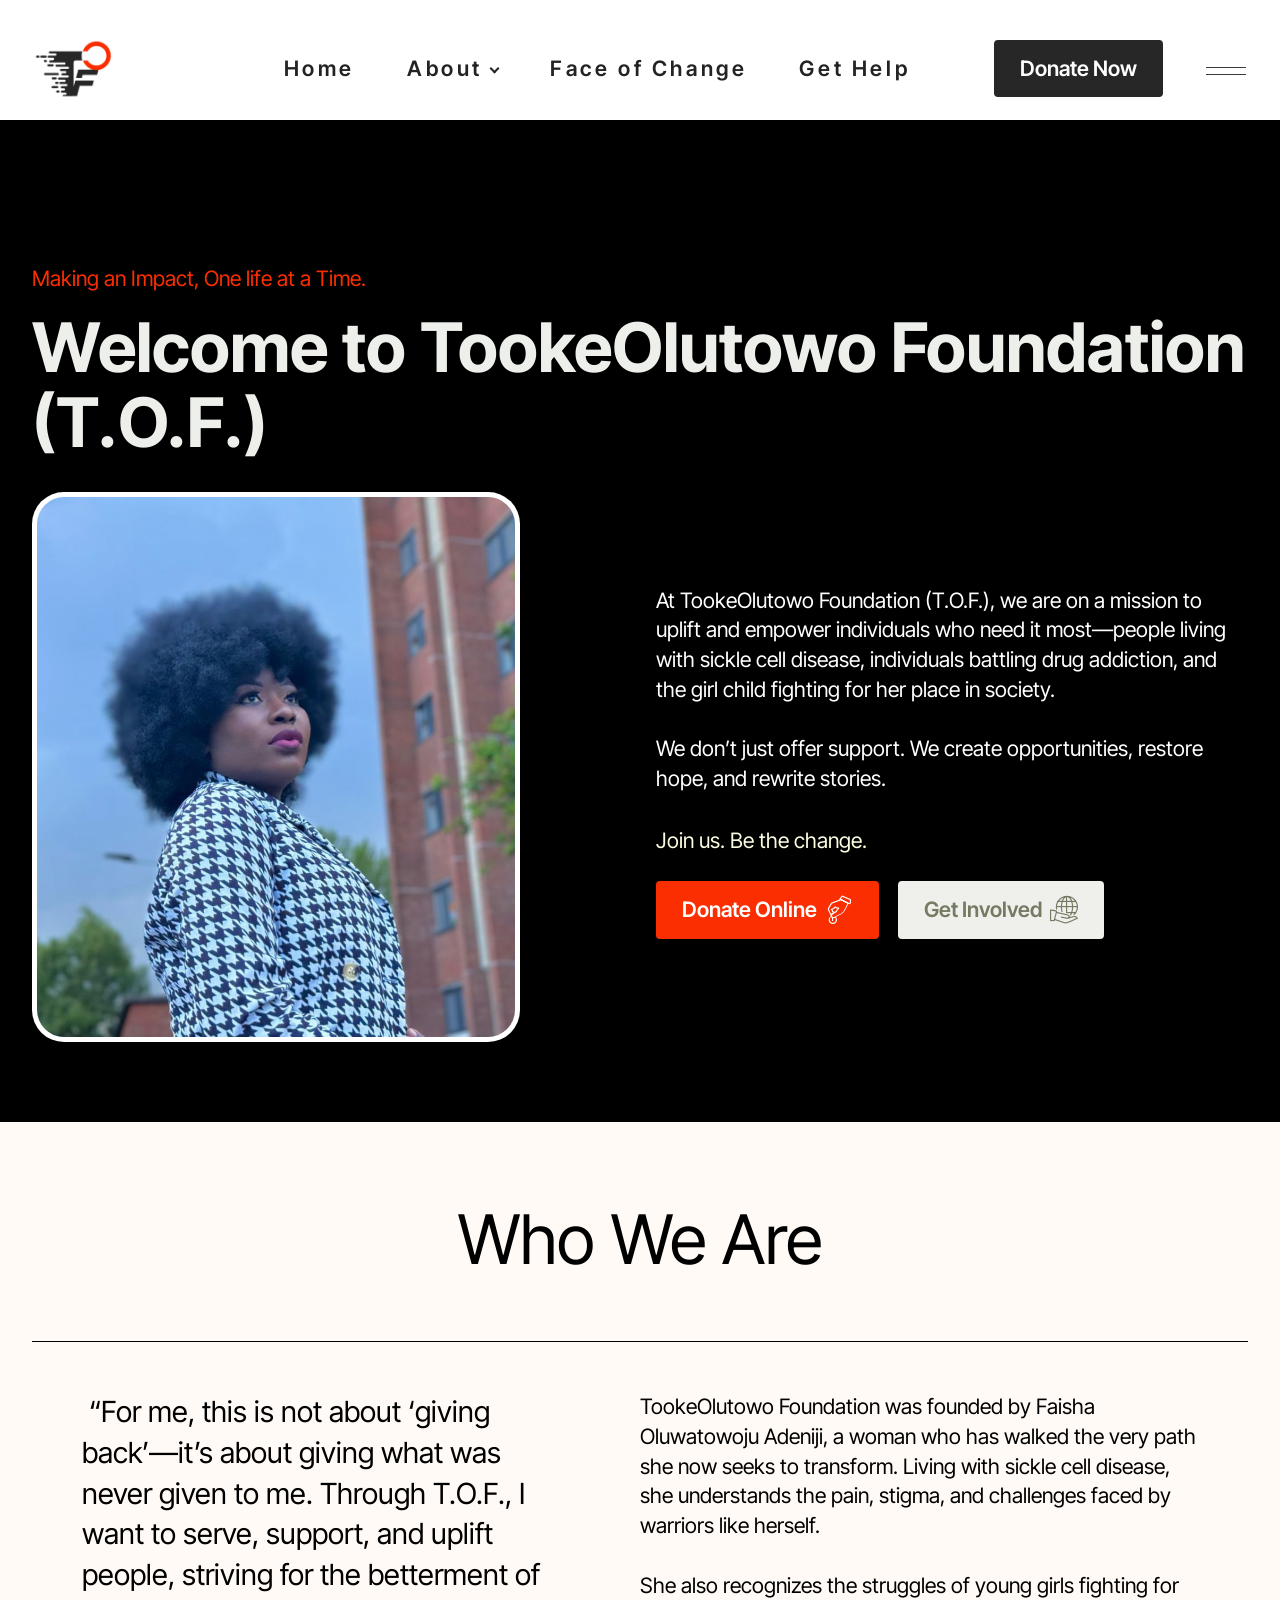
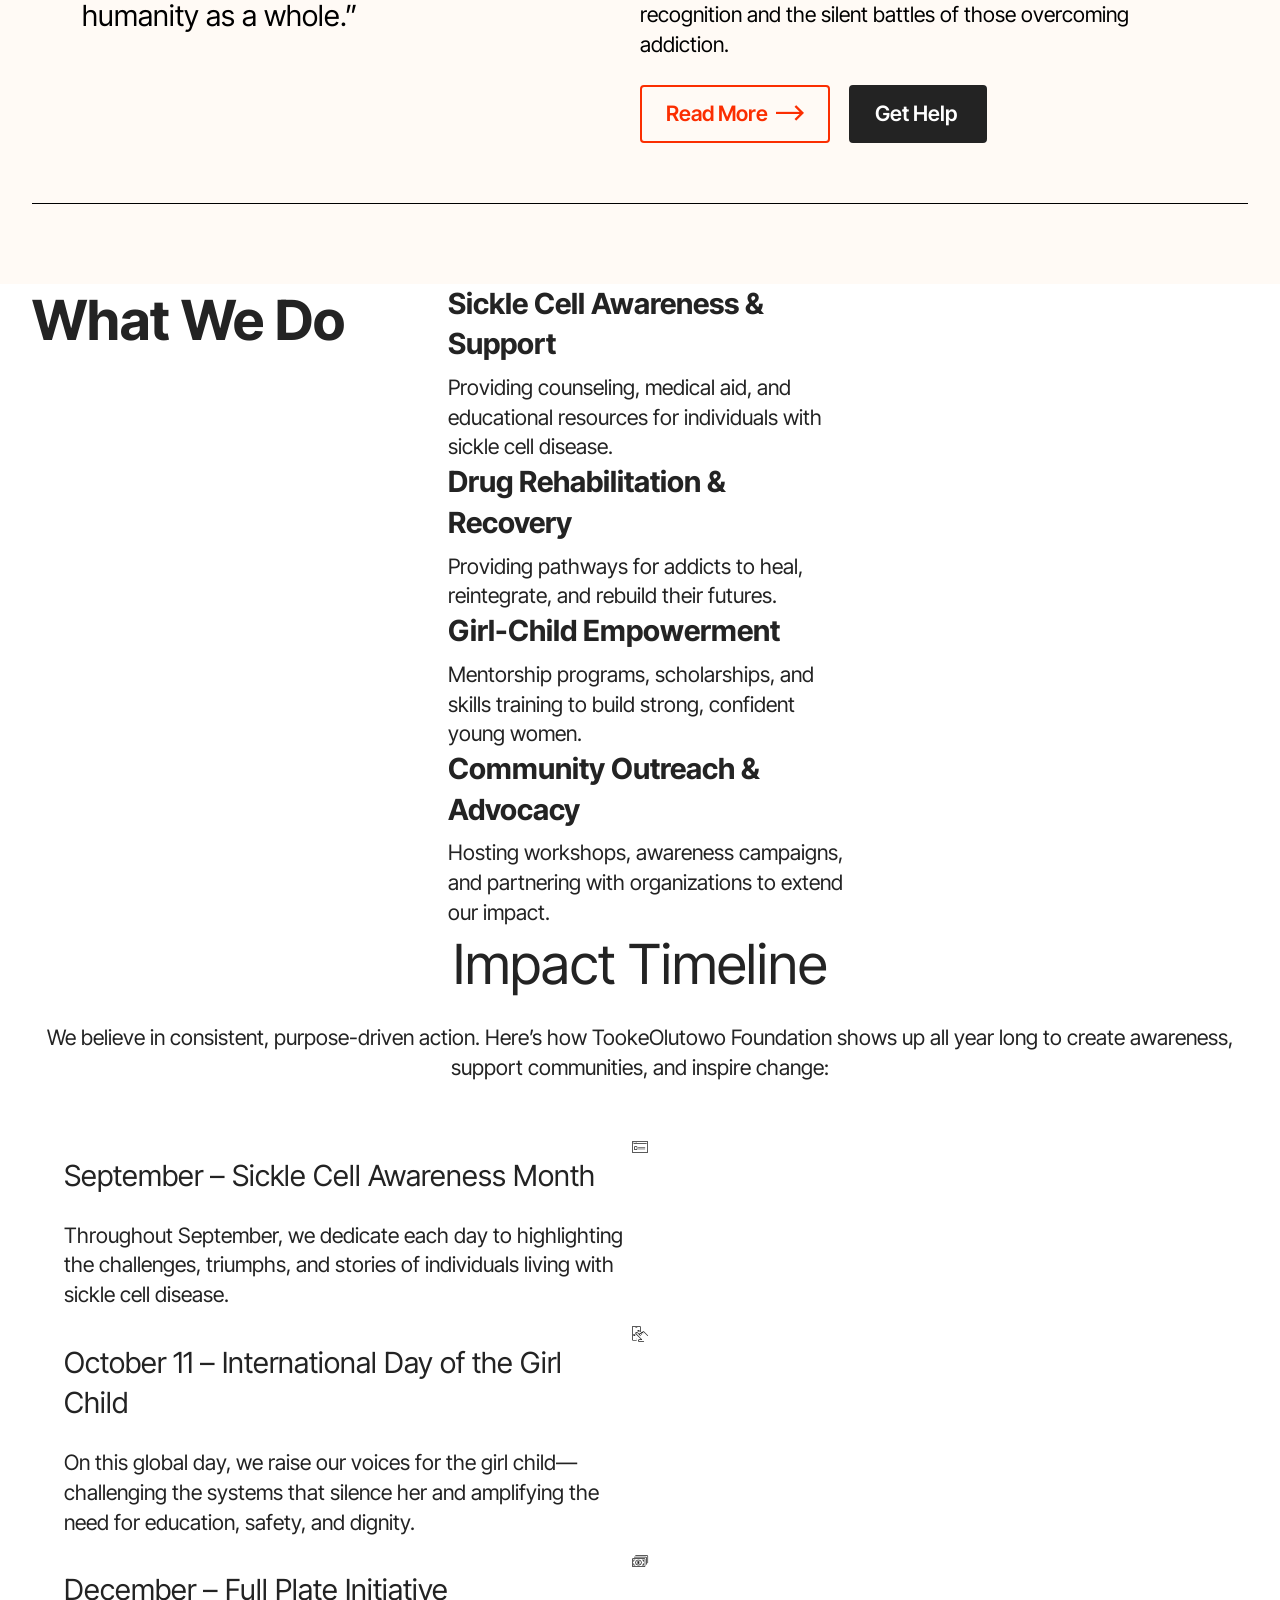
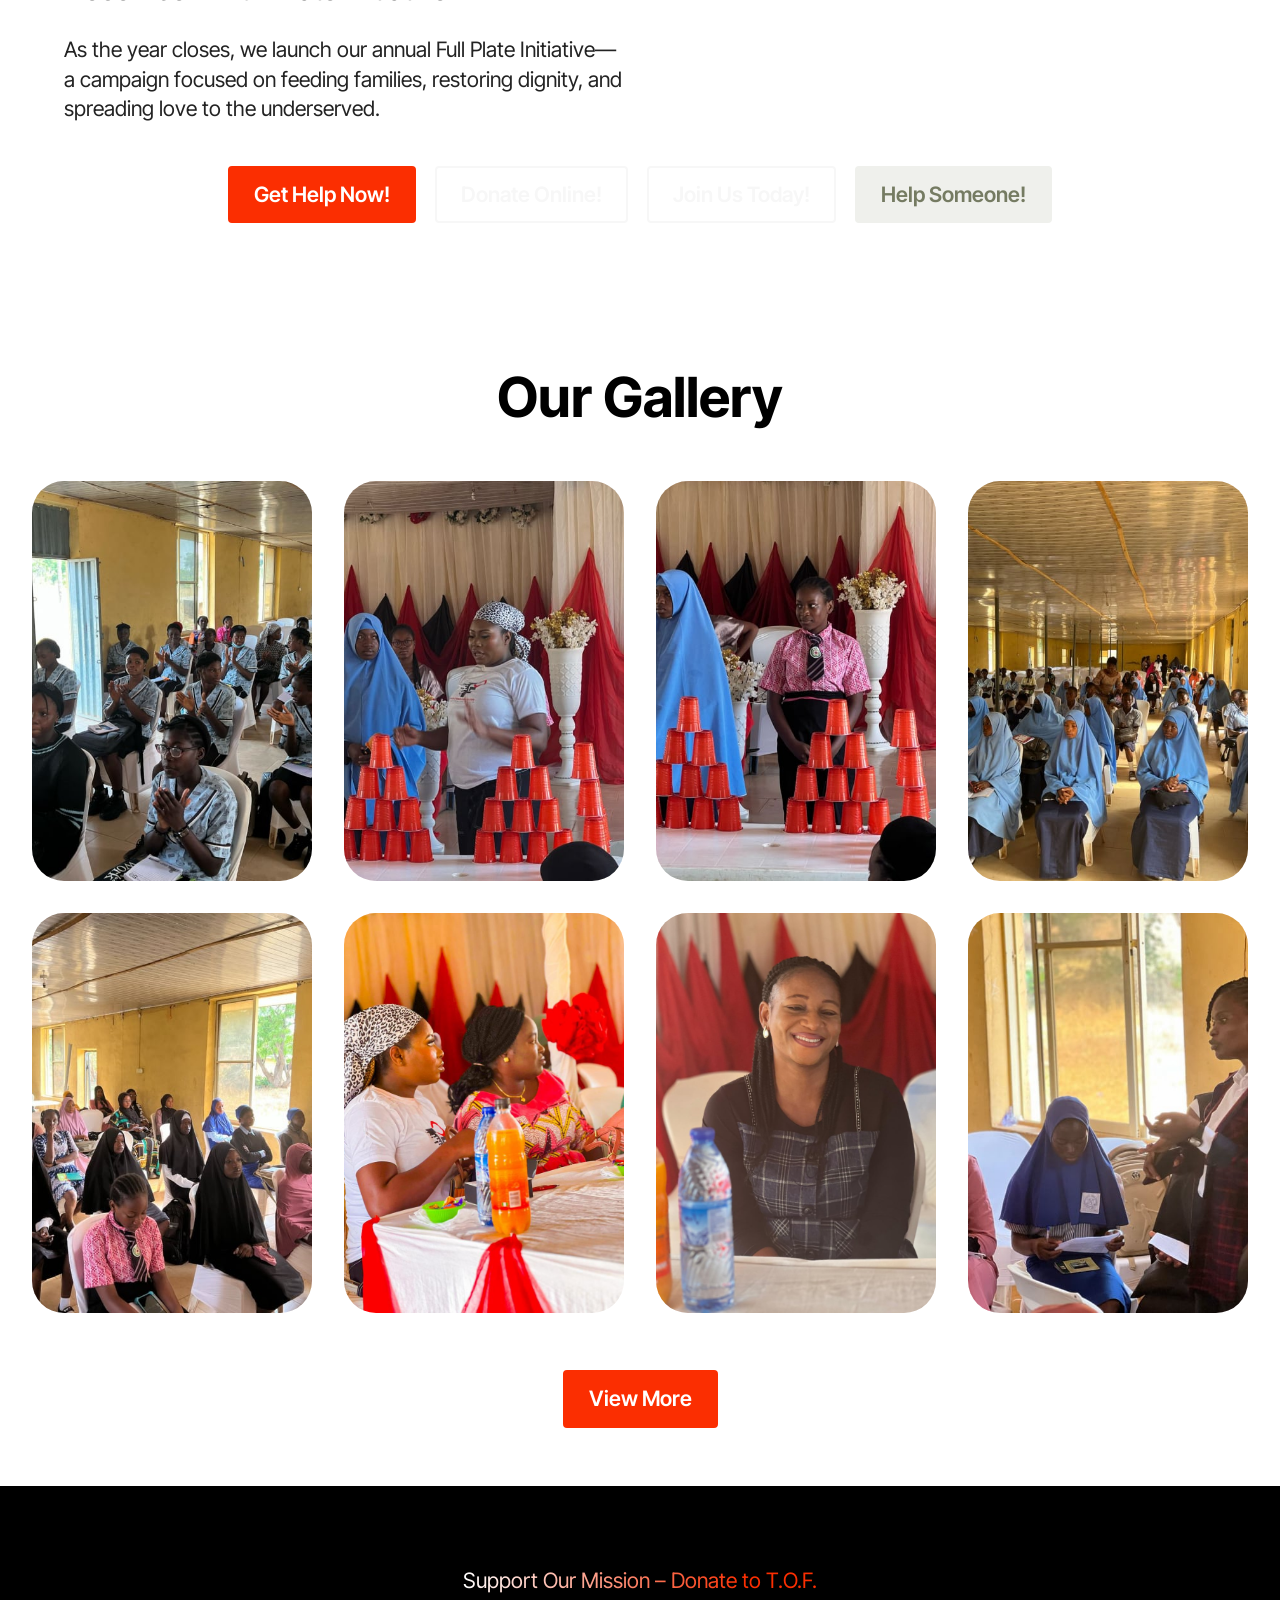
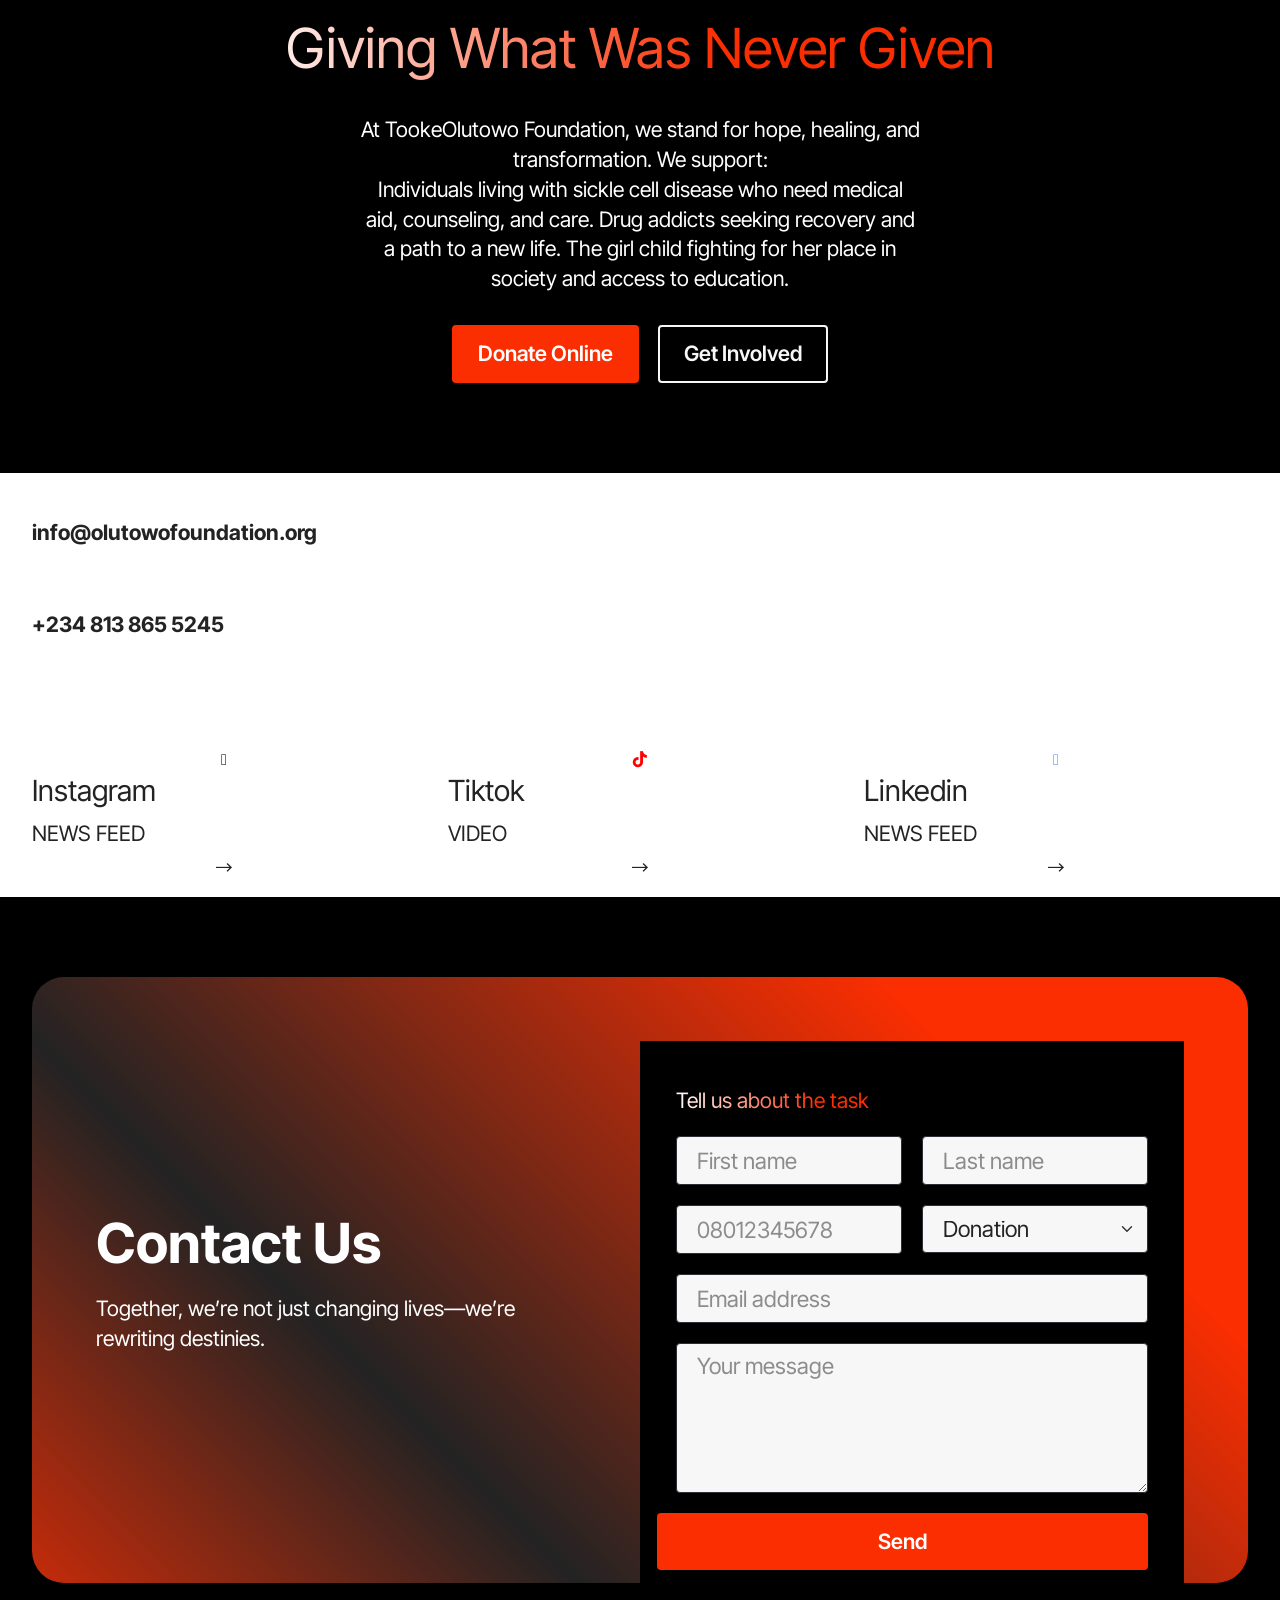
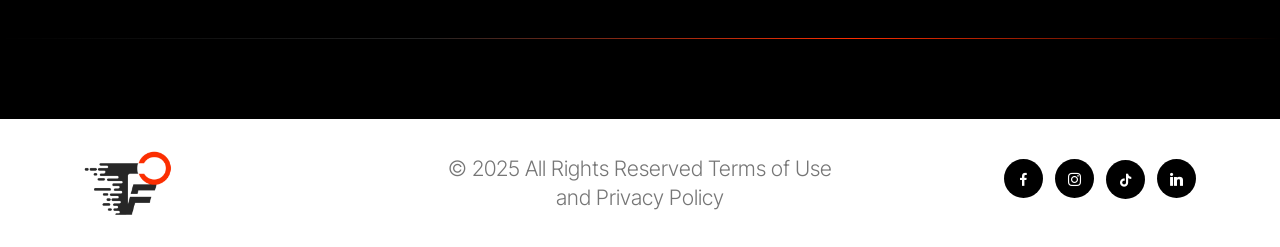
==== commit 9dfd36c1: "Add files via upload" ====
--- a/index.html
+++ b/index.html
@@ -13,11 +13,10 @@
   <title>TookeOlutowo Foundation | Giving Hope & Changing Lives</title>
   <link rel="stylesheet" href="assets/font-awesome-brands/../css/fontawesome.min.css">
   <link rel="stylesheet" href="assets/font-awesome-brands/css/brands.min.css">
-  <link rel="stylesheet" href="assets/font-awesome-solid/../css/fontawesome.min.css">
-  <link rel="stylesheet" href="assets/font-awesome-solid/css/solid.min.css">
   <link rel="stylesheet" href="assets/icon54/style.css">
   <link rel="stylesheet" href="assets/web/assets/mobirise-icons2/mobirise2.css">
-  <link rel="stylesheet" href="assets/iconsMind/style.css">
+  <link rel="stylesheet" href="assets/web/assets/mobirise-icons/mobirise-icons.css">
+  <link rel="stylesheet" href="assets/FontAwesome/css/font-awesome.css">
   <link rel="stylesheet" href="assets/bootstrap/css/bootstrap.min.css">
   <link rel="stylesheet" href="assets/bootstrap/css/bootstrap-grid.min.css">
   <link rel="stylesheet" href="assets/bootstrap/css/bootstrap-reboot.min.css">
@@ -30,11 +29,13 @@
   <link rel="stylesheet" href="assets/recaptcha.css">
   <link rel="preload" href="https://fonts.googleapis.com/css?family=Inter+Tight:100,200,300,400,500,600,700,800,900,100i,200i,300i,400i,500i,600i,700i,800i,900i&display=swap" as="style" onload="this.onload=null;this.rel='stylesheet'">
   <noscript><link rel="stylesheet" href="https://fonts.googleapis.com/css?family=Inter+Tight:100,200,300,400,500,600,700,800,900,100i,200i,300i,400i,500i,600i,700i,800i,900i&display=swap"></noscript>
-  <link rel="preload" as="style" href="assets/mobirise/css/mbr-additional.css?v=6COOFT"><link rel="stylesheet" href="assets/mobirise/css/mbr-additional.css?v=6COOFT" type="text/css">
-
-  
-  
-  
+  <link rel="preload" href="https://fonts.googleapis.com/css?family=Poppins:100,100i,200,200i,300,300i,400,400i,500,500i,600,600i,700,700i,800,800i,900,900i&display=swap" as="style" onload="this.onload=null;this.rel='stylesheet'">
+  <noscript><link rel="stylesheet" href="https://fonts.googleapis.com/css?family=Poppins:100,100i,200,200i,300,300i,400,400i,500,500i,600,600i,700,700i,800,800i,900,900i&display=swap"></noscript>
+  <link rel="preload" as="style" href="assets/mobirise/css/mbr-additional.css?v=5GhyXV"><link rel="stylesheet" href="assets/mobirise/css/mbr-additional.css?v=5GhyXV" type="text/css">
+
+  
+  
+  <script async src="https://tally.so/widgets/embed.js"></script>
 
 </head>
 <body>
@@ -133,9 +134,9 @@
                     <p class="mbr-text mbr-fonts-style display-7">
                          Join us. Be the change.<br>
                     </p>
-                    <div class="mbr-section-btn"><a class="btn display-7 btn-warning display-4" href="donation.html#header"><span class="icon54-v1-donate mbr-iconfont mbr-iconfont-btn"></span>
+                    <div class="mbr-section-btn"><a class="btn display-7 btn-warning display-4" href="https://paystack.shop/pay/tookeolutowofoundation" target="_blank"><span class="icon54-v1-donate mbr-iconfont mbr-iconfont-btn"></span>
                             
-                            Donate Now</a> <a class="btn display-7 btn-white display-4" href="get_involved.html#header19-x"><span class="icon54-v1-eatrh-support mbr-iconfont mbr-iconfont-btn"></span>
+                            Donate Online</a> <a class="btn display-7 btn-white display-4" href="get_involved.html#header19-x"><span class="icon54-v1-eatrh-support mbr-iconfont mbr-iconfont-btn"></span>
                             
                             Get Involved</a></div>
                 </div>
@@ -164,92 +165,169 @@
                         <p class="mbr-text mbr-fonts-style display-7">TookeOlutowo Foundation was founded by Faisha Oluwatowoju Adeniji, a woman who has walked the very path she now seeks to transform. Living with sickle cell disease, she understands the pain, stigma, and challenges faced by warriors like herself. <br><br>She also recognizes the struggles of young girls fighting for recognition and the silent battles of those overcoming addiction.</p>
                         <div class="mbr-section-btn"><a class="btn btn-secondary-outline display-4" href="about.html#menu2-2z">
                                 <span class="mobi-mbri mobi-mbri-right mbr-iconfont mbr-iconfont-btn"></span>
-								Read More</a></div>
-                    </div>
-                </div>
-            </div>
-        </div>
-    </div>
-</section>
-
-<section data-bs-version="5.1" class="features01 essencem5 cid-uF9FRFoajj" id="homeFeatures">
-    
-
-    
-    
-
-    <div class="container">
-        <div class="row">
-            <div class="col-12">
-                <div class="title-wrapper">
-                    <h2 class="mbr-section-title mbr-fonts-style display-2"><strong>What We Do</strong></h2>
-                </div>
-            </div>
-            <div class="item features-without-image col-12 col-lg-4 item-mb active">
-                <div class="item-wrapper">
-                    <div class="card-box">
-                        <div class="icon-wrapper">
-                            <span class="mbr-iconfont fas fa-disease"></span>
-                        </div>
-                        <h4 class="card-title mbr-fonts-style display-5">Sickle Cell Awareness &amp; Support</h4>
-                        <p class="card-text mbr-fonts-style display-7">
-                            Providing counseling, medical aid, and educational resources for individuals with sickle cell disease.
+								Read More</a> <a class="btn btn-primary display-4" href="get_help.html">Get Help&nbsp;</a></div>
+                    </div>
+                </div>
+            </div>
+        </div>
+    </div>
+</section>
+
+<section data-bs-version="5.1" class="features037 cid-uSX38dpEpr" id="features037-3r">
+	
+	
+	
+	<div class="container">
+		<div class="row justify-content-center">
+			<div class="col-lg-4">
+				<div class="col-12 col-md-12">
+					<h5 class="mbr-section-title mbr-fonts-style mt-0 mb-4 display-2"><strong>What We Do</strong></h5>
+					
+					
+				</div>
+			</div>
+
+			<div class="col-lg-8 side-features">
+				<div class="item features-without-image col-12 col-md-12 col-lg-6 item-mb active">
+					<div class="item-wrapper">
+						<div class="item-content align-left">
+							
+							<h5 class="card-title mbr-fonts-style display-5"><strong>Sickle Cell Awareness &amp; Support</strong></h5>
+							<p class="card-text mbr-fonts-style display-7">
+								Providing counseling, medical aid, and educational resources for individuals with sickle cell disease.</p>
+							
+						</div>
+
+					</div>
+				</div>
+				<div class="item features-without-image col-12 col-md-12 col-lg-6 item-mb">
+					<div class="item-wrapper">
+						<div class="item-content align-left">
+							
+							<h5 class="card-title mbr-fonts-style display-5"><strong>Drug Rehabilitation &amp; Recovery</strong></h5>
+							<p class="card-text mbr-fonts-style display-7">
+								Providing pathways for addicts to heal, reintegrate, and rebuild their futures.</p>
+							
+						</div>
+
+					</div>
+				</div>
+				<div class="item features-without-image col-12 col-md-12 col-lg-6 item-mb">
+					<div class="item-wrapper">
+						<div class="item-content align-left">
+							
+							<h5 class="card-title mbr-fonts-style display-5"><strong>Girl-Child Empowerment</strong></h5>
+							<p class="card-text mbr-fonts-style display-7">
+							Mentorship programs, scholarships, and skills training to build strong, confident young women.</p>
+
+							
+						</div>
+
+					</div>
+				</div>
+				<div class="item features-without-image col-12 col-md-12 col-lg-6 item-mb">
+					<div class="item-wrapper">
+						<div class="item-content align-left">
+							
+							<h5 class="card-title mbr-fonts-style display-5"><strong>Community Outreach &amp; Advocacy</strong></h5>
+							<p class="card-text mbr-fonts-style display-7">
+								Hosting workshops, awareness campaigns, and partnering with organizations to extend our impact.</p>
+
+							
+						</div>
+
+					</div>
+				</div>
+
+			</div>
+		</div>
+	</div>
+</section>
+
+<section data-bs-version="5.1" class="timeline01 creativem4_timeline01 cid-uSWZkFRikk" id="timeline01-3n">
+
+    
+    
+
+
+    
+
+    <div class="container align-center">
+        <h2 class="mbr-section-title pb-3 mbr-fonts-style display-2">Impact Timeline</h2>
+        <h3 class="mbr-section-subtitle pb-5 mbr-fonts-style display-4">We believe in consistent, purpose-driven action. Here’s how TookeOlutowo Foundation shows up all year long to create awareness, support communities, and inspire change:</h3>
+
+        <div class="container timelines-container" mbri-timelines="">
+            
+            <div class="row timeline-element reverse separline">
+                <span class="iconsBackground">
+                    <span class="mbri-sites mbr-iconfont"></span>
+                </span>
+                <div class="col-xs-12 col-md-6 align-left">
+                    <div class="timeline-text-content">
+                        <h4 class="mbr-timeline-title pb-3 mbr-fonts-style display-5">September – Sickle Cell Awareness Month</h4>
+                        <p class="mbr-timeline-text mbr-fonts-style display-7">
+                            Throughout September, we dedicate each day to highlighting the challenges, triumphs, and stories of individuals living with sickle cell disease.
                         </p>
                     </div>
                 </div>
             </div>
-            <div class="item features-without-image col-12 col-lg-4 item-mb">
-                <div class="item-wrapper">
-                    <div class="card-box">
-                        <div class="icon-wrapper">
-                            <span class="mbr-iconfont icon54-v1-medicine"></span>
-                        </div>
-                        <h4 class="card-title mbr-fonts-style display-5">Drug Rehabilitation &amp; Recovery</h4>
-                        <p class="card-text mbr-fonts-style display-7">
-                            Providing pathways for addicts to heal, reintegrate, and rebuild their futures.
+            
+            <div class="row timeline-element separline">
+                <span class="iconsBackground">
+                    <span class="mbri-touch-swipe mbr-iconfont"></span>
+                </span>
+                <div class="col-xs-12 col-md-6 align-left ">
+                    <div class="timeline-text-content">
+                        <h4 class="mbr-timeline-title pb-3 mbr-fonts-style display-5">October 11 – International Day of the Girl Child</h4>
+                        <p class="mbr-timeline-text mbr-fonts-style display-7">
+                            On this global day, we raise our voices for the girl child—challenging the systems that silence her and amplifying the need for education, safety, and dignity.
                         </p>
                     </div>
                 </div>
-            </div><div class="item features-without-image col-12 col-lg-4 item-mb">
-                <div class="item-wrapper">
-                    <div class="card-box">
-                        <div class="icon-wrapper">
-                            <span class="mbr-iconfont imind-girl"></span>
-                        </div>
-                        <h4 class="card-title mbr-fonts-style display-5">Girl Child Empowerment Scheme</h4>
-                        <p class="card-text mbr-fonts-style display-7">
-                            Mentorship programs, scholarships, and skills training to build strong, confident young women.
+            </div>
+            
+            <div class="row timeline-element reverse">
+                <span class="iconsBackground">
+                    <span class="mbri-cash mbr-iconfont"></span>
+                </span>
+                <div class="col-xs-12 col-md-6 align-left">
+                    <div class="timeline-text-content">
+                        <h4 class="mbr-timeline-title pb-3 mbr-fonts-style display-5">December – Full Plate Initiative</h4>
+                        <p class="mbr-timeline-text mbr-fonts-style display-7">
+                            As the year closes, we launch our annual Full Plate Initiative—a campaign focused on feeding families, restoring dignity, and spreading love to the underserved.
                         </p>
                     </div>
                 </div>
             </div>
-            <div class="item features-without-image col-12 col-lg-4 item-mb">
-                <div class="item-wrapper">
-                    <div class="card-box">
-                        <div class="icon-wrapper">
-                            <span class="mbr-iconfont fas fa-people-group"></span>
-                        </div>
-                        <h4 class="card-title mbr-fonts-style display-5">Community Outreach &amp; Advocacy</h4>
-                        <p class="card-text mbr-fonts-style display-7">
-                            Hosting workshops, awareness campaigns, and partnering with organizations to extend our impact.
-                        </p>
-                    </div>
-                </div>
-            </div>
-            <div class="col-12">
-                
-            </div>
+            
+            
+            
+            
+            
+            
+            
+            
+            
+            
+            
+            
+            
+            
+            
+            
+            
+            
         </div>
     </div>
 </section>
 
 <section data-bs-version="5.1" class="article16 cid-uFl4DhOWyb" id="homeButtons">
     
-    <div class="container">
+    <div class="container-fluid">
         <div class="row justify-content-center">
             <div class="col-md-12 col-lg-10">
-                <div class="mbr-section-btn align-center"><a class="btn btn-secondary display-4" href="get_help.html#formbuilder-1w">Get Help Now!</a>
-                    <a class="btn btn-primary-outline display-4" href="https://paystack.shop/pay/tookeolutowofoundation" target="_blank">Donate Now!</a> <a class="btn btn-primary-outline display-4" href="get_involved.html#supportForm">Join Us Today!</a> <a class="btn btn-success-outline display-4" href="faceofchange.html#menu2-2z">Help Someone!</a></div>
+                <div class="mbr-section-btn align-center"><a class="btn btn-secondary display-4" href="get_help.html#tally-form">Get Help Now!</a>
+                    <a class="btn btn-danger-outline display-4" href="https://paystack.shop/pay/tookeolutowofoundation" target="_blank">Donate Online!</a> <a class="btn btn-danger-outline display-4" href="get_involved.html#supportForm">Join Us Today!</a> <a class="btn btn-white display-4" href="faceofchange.html#menu2-2z">Help Someone!</a></div>
             </div>
         </div>
     </div>
@@ -353,15 +431,120 @@
                     <div class="text-wrapper">
                         <p class="mbr-text mbr-fonts-style display-4">At TookeOlutowo Foundation, we stand for hope, healing, and transformation. We support:<br>Individuals living with sickle cell disease who need medical aid, counseling, and care. Drug addicts seeking recovery and a path to a new life. The girl child fighting for her place in society and access to education.<br></p>
                     </div>
-                    <div class="mbr-section-btn"><a href="donation.html#custom-html-o" class="btn btn-secondary display-4">
-                            Donate Now
-                        </a> <a href="get_involved.html" class="btn btn-danger-outline display-4">
+                    <div class="mbr-section-btn"><a href="https://paystack.shop/pay/tookeolutowofoundation" class="btn btn-secondary display-4" target="_blank">
+                            Donate Online</a> <a href="get_involved.html" class="btn btn-danger-outline display-4">
                             Get Involved
                         </a></div>
                 </div>
             </div>
         </div>
     </div>
+</section>
+
+<section data-bs-version="5.1" class="contact1 cid-uSX0IyElFS" id="acontact1-3q">
+
+    
+
+    
+    
+
+    <div class="container">
+        <div class="media-container">
+            <div class="col-md-12">
+                <div class="row">
+                    <div class="text-container col-12 col-lg-9">
+                        <div class="contacts-container">
+                            <div class="email-container">
+                                <p class="mbr-text mbr-white align-left mbr-fonts-style display-7">
+                                    Email
+                                </p>
+                                <p class="link-text mbr-white align-left mbr-fonts-style display-4">
+                                    <a class="text-black text-primary" href="mailto:info@olutowofoundation.org" type="email"><strong>info@olutowofoundation.org</strong></a>
+                                </p>
+                            </div>
+                            <div class="phone-container">
+                                <p class="mbr-text mbr-white align-left mbr-fonts-style display-7">
+                                   Phone
+                                </p>
+                                <p class="link-text mbr-white align-left mbr-fonts-style display-4">
+                                    <a class="text-black" href="#" type="phone"><strong>+234 813 865 5245</strong></a>
+                                </p>
+                            </div>
+                        </div>
+                        <h1 class="mbr-section-title mbr-white mbr-bold align-left mbr-fonts-style mb-0 display-1">
+                            Follow Us for&nbsp;<span class="colored-text">More!</span></h1>
+                    </div>
+                </div>
+            </div>
+        </div>
+    </div>
+</section>
+
+<section data-bs-version="5.1" class="social-buttons02 creativem4_social-buttons02 cid-uSWZFMclag" id="social-buttons02-3o">
+
+    
+    
+
+
+    
+    <div class="container">
+        <div class="row justify-content-center">
+
+            <div class="card cardcolor p-3 col-12 col-md-6 col-lg-4">
+                <div class="card-wrapper">
+                    <div class="card-img">
+                        <a href="https://www.instagram.com/lady_towo" target="_blank"><span class="mbr-iconfont ico1 fa-instagram fa" style="color: rgb(0, 0, 0); fill: rgb(0, 0, 0);"></span></a>
+                    </div>
+                    <div class="card-box">
+                        <h3 class="card-title align-left mbr-fonts-style display-5"><a href="https://www.instagram.com/lady_towo" class="text-primary" target="_blank">Instagram</a></h3>
+                        <h4 class="mbr-text align-left mbr-fonts-style display-4">
+                            <a href="https://www.instagram.com/lady_towo" class="text-primary" target="_blank">NEWS FEED</a></h4>
+                    </div>
+                    <div class="card-img">
+                        <a href="#"><span class="mbr-iconfont ico2 mobi-mbri-right mobi-mbri"></span></a>
+                    </div>
+                </div>
+            </div>
+
+            <div class="card cardcolor p-3 col-12 col-md-6 col-lg-4">
+                <div class="card-wrapper">
+                    <div class="card-img">
+                        <a href="#"><span class="mbr-iconfont ico1 fab fa-tiktok" style="color: rgb(255, 0, 0); fill: rgb(255, 0, 0);"></span></a>
+                    </div>
+                    <div class="card-box">
+                        <h3 class="card-title align-left mbr-fonts-style display-5"><a href="http://tiktok.com/Tooke_Olutowo_Foundation" class="text-primary" target="_blank">Tiktok</a></h3>
+                        <h4 class="mbr-text align-left mbr-fonts-style display-4">
+                            <a href="http://tiktok.com/Tooke_Olutowo_Foundation" class="text-primary" target="_blank">VIDEO</a></h4>
+                    </div>
+                    <div class="card-img">
+                        <a href="#"><span class="mbr-iconfont ico2 mobi-mbri-right mobi-mbri"></span></a>
+                    </div>
+                </div>
+            </div>
+
+            <div class="card cardcolor p-3 col-12 col-md-6 col-lg-4">
+                <div class="card-wrapper">
+                    <div class="card-img">
+                        <a href="https://www.linkedin.com/in/tooke-olutowo-foundation-1b1474370/" target="_blank"><span class="mbr-iconfont ico1 fa-linkedin fa" style="color: rgb(85, 128, 255); fill: rgb(85, 128, 255);"></span></a>
+                    </div>
+                    <div class="card-box">
+                        <h3 class="card-title align-left mbr-fonts-style display-5"><a href="https://www.linkedin.com/in/tooke-olutowo-foundation-1b1474370/" class="text-primary" target="_blank">Linkedin</a></h3>
+                        <h4 class="mbr-text align-left mbr-fonts-style display-4">
+                            <a href="https://www.linkedin.com/in/tooke-olutowo-foundation-1b1474370/" class="text-primary" target="_blank">NEWS FEED</a></h4>
+                    </div>
+                    <div class="card-img">
+                        <a href="#"><span class="mbr-iconfont ico2 mobi-mbri-right mobi-mbri"></span></a>
+                    </div>
+                </div>
+            </div>
+
+            
+
+        </div>
+
+
+    </div>
+
 </section>
 
 <section data-bs-version="5.1" class="form01 emblemm5 cid-uFaL730haS" id="contactForm">
@@ -382,7 +565,7 @@
                     </div>
                     <div class="mbr-form form-wrapper" data-form-type="formoid">
 <!--Formbuilder Form-->
-<form action="https://mobirise.eu/" method="POST" class="mbr-form form-with-styler" data-form-title="Form Name"><input type="hidden" name="email" data-form-email="true" value="UlIpTo1B99uJRyiteJkeT5sg11lbMKoNkaljG/sqbrczKljh6AxbTVlzi7ZV/a9SwzV27igttwMhfnJslCJtHYGY2iISH90X1qEkuemlSuk6XkLNn+T3lq/K3Fw/rsXG.kfbiecFIBim98tyit4yakTxxFtXXtYP80j8mikWUGSvcSe+RYsUD6kEbi00oi7KSGYQiOGVChrVuBfxh8I2e2U671s6MoQy7M9SGh8AWVzz8/+C3mbdseYmMEET0Cy/1">
+<form action="https://mobirise.eu/" method="POST" class="mbr-form form-with-styler" data-form-title="Form Name"><input type="hidden" name="email" data-form-email="true" value="LUgwFElFgMhkHjiiPv2stNB/XQbqfA+BQZRBLeVVYr8K/nSdjLeL1YF5b5r6Q0n7cpU5z6Pj0xVT8ufBimtUfpT3wA3t53KwTtBHiBfjf8ZaF1WeMXTOnBG9XA7IiIfo.XdUwi6JJP91noISu6rpaZmNbp/R5BIFBZs4dYY3sIu1Lk97mauWwiD4SQ8HWl1M2vvsOhHfJa8z7LnAWl+7Mt+hO3mztSQtEiqEIQ2o/NH0lZDFbKDCAIhGIsbig8ONV">
 <div class="row">
 <div hidden="hidden" data-form-alert="" class="alert alert-success col-12">Thanks for filling out the form!</div>
 <div hidden="hidden" data-form-alert-danger="" class="alert alert-danger col-12"> Oops...! some problem! </div>
@@ -419,51 +602,6 @@
 </div>
 </form><!--Formbuilder Form-->
 </div>
-                </div>
-            </div>
-        </div>
-    </div>
-</section>
-
-<section data-bs-version="5.1" class="contacts01 trackm5 cid-uFdzmPhBrY" id="contacts">
-    
-
-    
-    
-
-    <div class="container-fluid">
-        <div class="row">
-            <div class="col-12 col-lg-6 card">
-                <div class="item-wrapper">
-                    <div class="content-wrap">
-                        <h2 class="mbr-section-title mbr-fonts-style display-2"> Email
-                        </h2>
-                        <p class="mbr-link mbr-fonts-style display-5">
-                            <a href="mailto:info@olutowofoundation.org" class="text-secondary text-primary">info@olutowofoundation.org</a></p>
-                        <p class="mbr-desc mbr-fonts-style display-5">
-                            We will reply as soon as possible
-                        </p>
-                        <div class="mbr-section-btn"><a class="btn btn-black display-4" href="mailto:talk.to.towo@gmail.com">
-                                Send an email
-                            </a></div>
-                    </div>
-                </div>
-            </div>
-            <div class="col-12 col-lg-6 card">
-                <div class="item-wrapper">
-                    <div class="content-wrap">
-                        <h2 class="mbr-section-title mbr-fonts-style display-2"> Phone
-                        </h2>
-                        <p class="mbr-link mbr-fonts-style display-5">
-                            <a href="tel:+2348138655245" class="text-secondary">+234 813 865 5245</a>
-                        </p>
-                        <p class="mbr-desc mbr-fonts-style display-5">
-                            Working hours: 8:00-21:00
-                        </p>
-                        <div class="mbr-section-btn"><a class="btn btn-black display-4" href="tel:+2348138655245">
-                                Call us
-                            </a></div>
-                    </div>
                 </div>
             </div>
         </div>
@@ -502,13 +640,53 @@
                         <span class="mbr-iconfont fab fa-tiktok"></span>
                       </a>
                     </li>
-                    
+                    <li>
+                      <a class="icon-transition" href="https://www.linkedin.com/in/tooke-olutowo-foundation-1b1474370/" target="_blank">
+                        <span class="mbr-iconfont socicon-linkedin socicon"></span>
+                      </a>
+                    </li>
                     
                 </ul>
             </div>
         </div>
     </div>
 </section>
+
+<div class="modal mbr-popup cid-uSZ6wtJUUr fade" tabindex="-1" role="dialog" data-overlay-color="#000000" data-overlay-opacity="0.5" data-on-exit="true" id="mbr-popup-49" aria-hidden="true">
+        <div class="modal-dialog modal-dialog-centered" role="document">
+            <div class="modal-content">
+                <div class="container position-static margin-center-pos">
+                    <div class="modal-header pb-0">
+                        <h5 class="modal-title mbr-fonts-style display-5">Need Support?</h5>
+                        <button type="button" class="close d-flex" data-dismiss="modal" data-bs-dismiss="modal" aria-label="Close">
+                            <svg version="1.1" xmlns="http://www.w3.org/2000/svg" width="23" height="23" viewBox="0 0 23 23" fill="currentColor">
+                                <path d="M13.4 12l10.3 10.3-1.4 1.4L12 13.4 1.7 23.7.3 22.3 10.6 12 .3 1.7 1.7.3 12 10.6 22.3.3l1.4 1.4L13.4 12z">
+                                </path>
+                            </svg>
+                        </button>
+                    </div>
+
+                    <div class="modal-body">
+                        <p class="mbr-text mbr-fonts-style display-4">Let’s Help You.<br>Medical | Education | Emotional Support</p>
+
+                        <div>
+                            <div class="card-img mbr-figure">
+                                <img src="assets/images/seo-designs.jpg-808x404.jpg" alt="Donation">
+                            </div>
+                            
+
+                            
+                        </div>
+                    </div>
+
+                    <div class="modal-footer">
+                        <div class="mbr-section-btn"><a class="btn btn-md btn-primary display-4" href="https://tally.so/r/wz6MKZ" target="_blank">
+                                GET HELP</a></div>
+                    </div>
+                </div>
+            </div>
+        </div>
+    </div>
 
 
 <script src="assets/bootstrap/js/bootstrap.bundle.min.js"></script>
@@ -517,7 +695,10 @@
   <script src="assets/smart-cart/minicart.js"></script>
   <script src="assets/smart-cart/minicart-customizer.js"></script>
   <script src="assets/dropdown/js/navbar-dropdown.js"></script>
-  <script src="assets/playervimeo/vimeo_player.js"></script>
+  <script src="assets/vimeoplayer/player.js"></script>
+  <script src="assets/popup-plugin/script.js"></script>
+  <script src="assets/popup-onexit-plugin/script.js"></script>
+  <script src="assets/popup-overlay-plugin/script.js"></script>
   <script src="assets/theme/js/script.js"></script>
   <script src="assets/formoid.min.js"></script>
   
--- a/assets/web/assets/mobirise-icons/mobirise-icons.css
+++ b/assets/web/assets/mobirise-icons/mobirise-icons.css
@@ -0,0 +1,477 @@
+@font-face {
+  font-family: 'MobiriseIcons';
+  src:  url('mobirise-icons.eot?spat4u');
+  src:  url('mobirise-icons.eot?spat4u#iefix') format('embedded-opentype'),
+    url('mobirise-icons.ttf?spat4u') format('truetype'),
+    url('mobirise-icons.woff?spat4u') format('woff'),
+    url('mobirise-icons.svg?spat4u#MobiriseIcons') format('svg');
+  font-weight: normal;
+  font-style: normal;
+  font-display: swap;
+}
+
+[class^="mbri-"], [class*=" mbri-"] {
+  /* use !important to prevent issues with browser extensions that change fonts */
+  font-family: MobiriseIcons !important;
+  speak: none;
+  font-style: normal;
+  font-weight: normal;
+  font-variant: normal;
+  text-transform: none;
+  line-height: 1;
+
+  /* Better Font Rendering =========== */
+  -webkit-font-smoothing: antialiased;
+  -moz-osx-font-smoothing: grayscale;
+}
+
+.mbri-add-submenu:before {
+  content: "\e900";
+}
+.mbri-alert:before {
+  content: "\e901";
+}
+.mbri-align-center:before {
+  content: "\e902";
+}
+.mbri-align-justify:before {
+  content: "\e903";
+}
+.mbri-align-left:before {
+  content: "\e904";
+}
+.mbri-align-right:before {
+  content: "\e905";
+}
+.mbri-android:before {
+  content: "\e906";
+}
+.mbri-apple:before {
+  content: "\e907";
+}
+.mbri-arrow-down:before {
+  content: "\e908";
+}
+.mbri-arrow-next:before {
+  content: "\e909";
+}
+.mbri-arrow-prev:before {
+  content: "\e90a";
+}
+.mbri-arrow-up:before {
+  content: "\e90b";
+}
+.mbri-bold:before {
+  content: "\e90c";
+}
+.mbri-bookmark:before {
+  content: "\e90d";
+}
+.mbri-bootstrap:before {
+  content: "\e90e";
+}
+.mbri-briefcase:before {
+  content: "\e90f";
+}
+.mbri-browse:before {
+  content: "\e910";
+}
+.mbri-bulleted-list:before {
+  content: "\e911";
+}
+.mbri-calendar:before {
+  content: "\e912";
+}
+.mbri-camera:before {
+  content: "\e913";
+}
+.mbri-cart-add:before {
+  content: "\e914";
+}
+.mbri-cart-full:before {
+  content: "\e915";
+}
+.mbri-cash:before {
+  content: "\e916";
+}
+.mbri-change-style:before {
+  content: "\e917";
+}
+.mbri-chat:before {
+  content: "\e918";
+}
+.mbri-clock:before {
+  content: "\e919";
+}
+.mbri-close:before {
+  content: "\e91a";
+}
+.mbri-cloud:before {
+  content: "\e91b";
+}
+.mbri-code:before {
+  content: "\e91c";
+}
+.mbri-contact-form:before {
+  content: "\e91d";
+}
+.mbri-credit-card:before {
+  content: "\e91e";
+}
+.mbri-cursor-click:before {
+  content: "\e91f";
+}
+.mbri-cust-feedback:before {
+  content: "\e920";
+}
+.mbri-database:before {
+  content: "\e921";
+}
+.mbri-delivery:before {
+  content: "\e922";
+}
+.mbri-desktop:before {
+  content: "\e923";
+}
+.mbri-devices:before {
+  content: "\e924";
+}
+.mbri-down:before {
+  content: "\e925";
+}
+.mbri-download:before {
+  content: "\e989";
+}
+.mbri-drag-n-drop:before {
+  content: "\e927";
+}
+.mbri-drag-n-drop2:before {
+  content: "\e928";
+}
+.mbri-edit:before {
+  content: "\e929";
+}
+.mbri-edit2:before {
+  content: "\e92a";
+}
+.mbri-error:before {
+  content: "\e92b";
+}
+.mbri-extension:before {
+  content: "\e92c";
+}
+.mbri-features:before {
+  content: "\e92d";
+}
+.mbri-file:before {
+  content: "\e92e";
+}
+.mbri-flag:before {
+  content: "\e92f";
+}
+.mbri-folder:before {
+  content: "\e930";
+}
+.mbri-gift:before {
+  content: "\e931";
+}
+.mbri-github:before {
+  content: "\e932";
+}
+.mbri-globe:before {
+  content: "\e933";
+}
+.mbri-globe-2:before {
+  content: "\e934";
+}
+.mbri-growing-chart:before {
+  content: "\e935";
+}
+.mbri-hearth:before {
+  content: "\e936";
+}
+.mbri-help:before {
+  content: "\e937";
+}
+.mbri-home:before {
+  content: "\e938";
+}
+.mbri-hot-cup:before {
+  content: "\e939";
+}
+.mbri-idea:before {
+  content: "\e93a";
+}
+.mbri-image-gallery:before {
+  content: "\e93b";
+}
+.mbri-image-slider:before {
+  content: "\e93c";
+}
+.mbri-info:before {
+  content: "\e93d";
+}
+.mbri-italic:before {
+  content: "\e93e";
+}
+.mbri-key:before {
+  content: "\e93f";
+}
+.mbri-laptop:before {
+  content: "\e940";
+}
+.mbri-layers:before {
+  content: "\e941";
+}
+.mbri-left-right:before {
+  content: "\e942";
+}
+.mbri-left:before {
+  content: "\e943";
+}
+.mbri-letter:before {
+  content: "\e944";
+}
+.mbri-like:before {
+  content: "\e945";
+}
+.mbri-link:before {
+  content: "\e946";
+}
+.mbri-lock:before {
+  content: "\e947";
+}
+.mbri-login:before {
+  content: "\e948";
+}
+.mbri-logout:before {
+  content: "\e949";
+}
+.mbri-magic-stick:before {
+  content: "\e94a";
+}
+.mbri-map-pin:before {
+  content: "\e94b";
+}
+.mbri-menu:before {
+  content: "\e94c";
+}
+.mbri-mobile:before {
+  content: "\e94d";
+}
+.mbri-mobile2:before {
+  content: "\e94e";
+}
+.mbri-mobirise:before {
+  content: "\e94f";
+}
+.mbri-more-horizontal:before {
+  content: "\e950";
+}
+.mbri-more-vertical:before {
+  content: "\e951";
+}
+.mbri-music:before {
+  content: "\e952";
+}
+.mbri-new-file:before {
+  content: "\e953";
+}
+.mbri-numbered-list:before {
+  content: "\e954";
+}
+.mbri-opened-folder:before {
+  content: "\e955";
+}
+.mbri-pages:before {
+  content: "\e956";
+}
+.mbri-paper-plane:before {
+  content: "\e957";
+}
+.mbri-paperclip:before {
+  content: "\e958";
+}
+.mbri-photo:before {
+  content: "\e959";
+}
+.mbri-photos:before {
+  content: "\e95a";
+}
+.mbri-pin:before {
+  content: "\e95b";
+}
+.mbri-play:before {
+  content: "\e95c";
+}
+.mbri-plus:before {
+  content: "\e95d";
+}
+.mbri-preview:before {
+  content: "\e95e";
+}
+.mbri-print:before {
+  content: "\e95f";
+}
+.mbri-protect:before {
+  content: "\e960";
+}
+.mbri-question:before {
+  content: "\e961";
+}
+.mbri-quote-left:before {
+  content: "\e962";
+}
+.mbri-quote-right:before {
+  content: "\e963";
+}
+.mbri-refresh:before {
+  content: "\e964";
+}
+.mbri-responsive:before {
+  content: "\e965";
+}
+.mbri-right:before {
+  content: "\e966";
+}
+.mbri-rocket:before {
+  content: "\e967";
+}
+.mbri-sad-face:before {
+  content: "\e968";
+}
+.mbri-sale:before {
+  content: "\e969";
+}
+.mbri-save:before {
+  content: "\e96a";
+}
+.mbri-search:before {
+  content: "\e96b";
+}
+.mbri-setting:before {
+  content: "\e96c";
+}
+.mbri-setting2:before {
+  content: "\e96d";
+}
+.mbri-setting3:before {
+  content: "\e96e";
+}
+.mbri-share:before {
+  content: "\e96f";
+}
+.mbri-shopping-bag:before {
+  content: "\e970";
+}
+.mbri-shopping-basket:before {
+  content: "\e971";
+}
+.mbri-shopping-cart:before {
+  content: "\e972";
+}
+.mbri-sites:before {
+  content: "\e973";
+}
+.mbri-smile-face:before {
+  content: "\e974";
+}
+.mbri-speed:before {
+  content: "\e975";
+}
+.mbri-star:before {
+  content: "\e976";
+}
+.mbri-success:before {
+  content: "\e977";
+}
+.mbri-sun:before {
+  content: "\e978";
+}
+.mbri-sun2:before {
+  content: "\e979";
+}
+.mbri-tablet:before {
+  content: "\e97a";
+}
+.mbri-tablet-vertical:before {
+  content: "\e97b";
+}
+.mbri-target:before {
+  content: "\e97c";
+}
+.mbri-timer:before {
+  content: "\e97d";
+}
+.mbri-to-ftp:before {
+  content: "\e97e";
+}
+.mbri-to-local-drive:before {
+  content: "\e97f";
+}
+.mbri-touch-swipe:before {
+  content: "\e980";
+}
+.mbri-touch:before {
+  content: "\e981";
+}
+.mbri-trash:before {
+  content: "\e982";
+}
+.mbri-underline:before {
+  content: "\e983";
+}
+.mbri-unlink:before {
+  content: "\e984";
+}
+.mbri-unlock:before {
+  content: "\e985";
+}
+.mbri-up-down:before {
+  content: "\e986";
+}
+.mbri-up:before {
+  content: "\e987";
+}
+.mbri-update:before {
+  content: "\e988";
+}
+.mbri-upload:before {
+ content: "\e926"; 
+}
+.mbri-user:before {
+  content: "\e98a";
+}
+.mbri-user2:before {
+  content: "\e98b";
+}
+.mbri-users:before {
+  content: "\e98c";
+}
+.mbri-video:before {
+  content: "\e98d";
+}
+.mbri-video-play:before {
+  content: "\e98e";
+}
+.mbri-watch:before {
+  content: "\e98f";
+}
+.mbri-website-theme:before {
+  content: "\e990";
+}
+.mbri-wifi:before {
+  content: "\e991";
+}
+.mbri-windows:before {
+  content: "\e992";
+}
+.mbri-zoom-out:before {
+  content: "\e993";
+}
+.mbri-redo:before {
+  content: "\e994";
+}
+.mbri-undo:before {
+  content: "\e995";
+}
